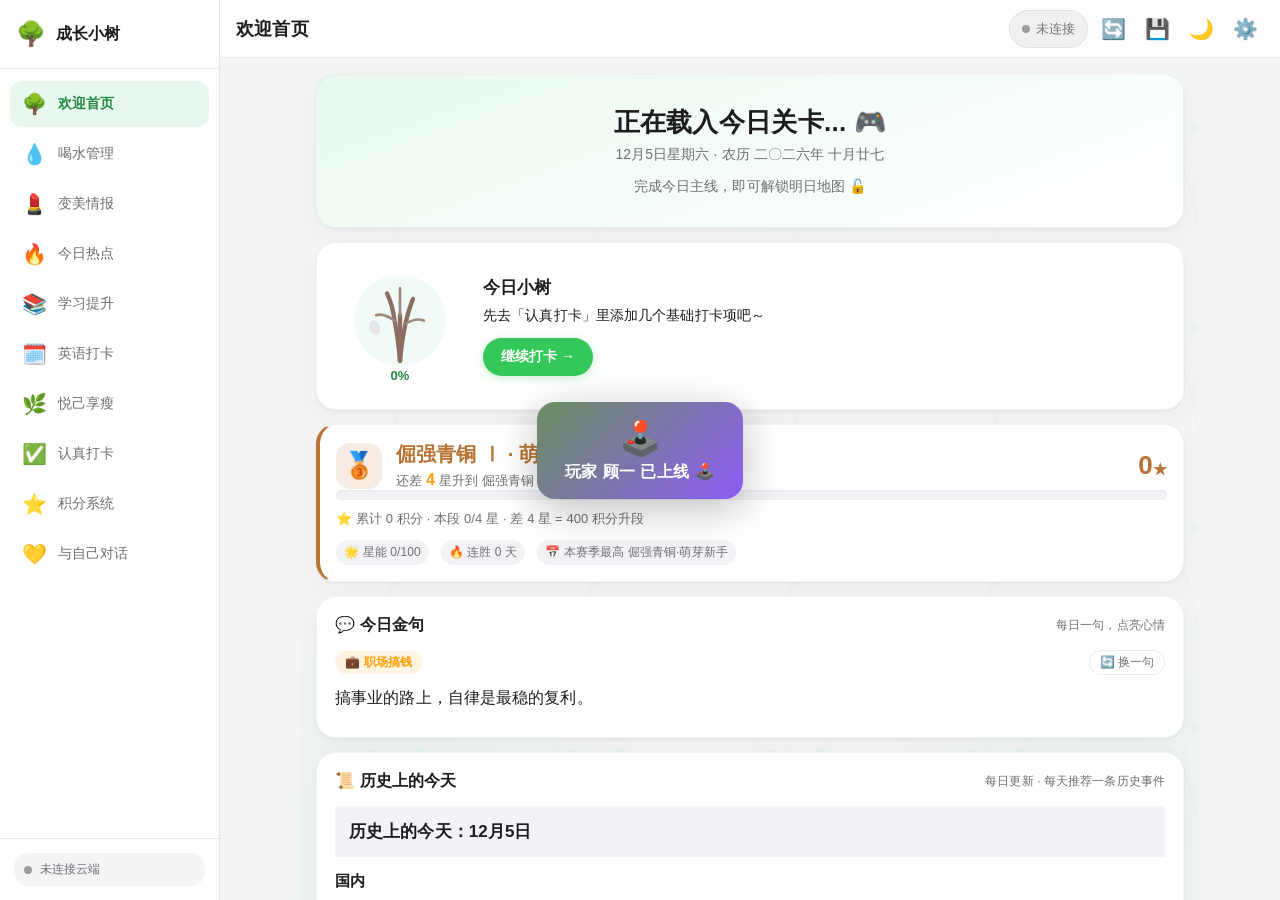
==== index.html @ 5c1f2934 "feat: 手机端 UI 适配（标签不截断 / 按钮不变形 / 首屏更紧凑）v20261107a 【用户反馈】三张手机截图显示英语打卡在 375px 宽下不太适配。  【根因】暗色主题里 .tab-b" ====
<!DOCTYPE html>
<html lang="zh-CN">
<head>
    <meta charset="UTF-8">
    <meta name="viewport" content="width=device-width, initial-scale=1.0, maximum-scale=1.0, user-scalable=no">
    <meta http-equiv="Cache-Control" content="no-cache, no-store, must-revalidate">
    <meta http-equiv="Pragma" content="no-cache">
    <meta http-equiv="Expires" content="0">
    <meta name="theme-color" content="#34c759">
    <meta name="apple-mobile-web-app-capable" content="yes">
    <meta name="apple-mobile-web-app-status-bar-style" content="default">
    <meta name="apple-mobile-web-app-title" content="成长小树">
    <link rel="manifest" href="manifest.json">
    <link rel="icon" type="image/x-icon" href="favicon.ico">
    <link rel="apple-touch-icon" href="apple-touch-icon.png">
    <title>顾一的成长小树</title>
    <link rel="stylesheet" href="styles.20261107a.css">
    <!-- v20261107a：字体改用系统字体栈，去掉境外 Google Fonts 请求（慢网会阻塞后续脚本） -->
</head>
<body>
    <div id="app">
        <!-- 桌面端侧边栏 / 移动端抽屉 -->
        <aside id="sidebar" class="sidebar">
            <div class="sidebar-header">
                <span class="logo">🌳</span>
                <span class="logo-text">成长小树</span>
                <button class="sidebar-close" id="sidebarClose">✕</button>
            </div>
            <nav class="sidebar-nav" id="sidebarNav"></nav>
            <div class="sidebar-footer">
                <div class="sync-status" id="syncStatus">
                    <span class="sync-dot offline" id="syncDot"></span>
                    <span class="sync-text" id="syncText">未连接云端</span>
                </div>
            </div>
        </aside>

        <!-- 遮罩层 -->
        <div id="overlay" class="overlay"></div>

        <!-- 主内容区 -->
        <main class="main">
            <header class="topbar">
                <button class="menu-btn" id="menuBtn">☰</button>
                <div class="page-title" id="pageTitle">首页</div>
                <div class="topbar-actions">
                    <div class="cloud-status-badge" id="cloudStatusBadge" data-action="sync-retry">
                        <span class="cloud-status-dot offline" id="cloudStatusDot"></span>
                        <span id="cloudStatusText">未连接云端</span>
                    </div>
                    <button class="icon-btn" id="refreshBtn" title="立即从云端刷新">🔄</button>
                    <button class="icon-btn" id="saveNowBtn" title="立即保存并上传到云端">💾</button>
                    <button class="icon-btn" id="themeBtn" title="切换日间/夜间模式">🌙</button>
                    <button class="icon-btn" id="settingsBtn" title="设置">⚙️</button>
                </div>
            </header>

            <div class="content" id="content">
                <!-- 动态内容 -->
            </div>
            <div id="fatalError" style="display:none;padding:24px;text-align:center;color:var(--text)"></div>
        </main>
    </div>

    <!-- 设置弹窗 -->
    <div id="settingsModal" class="modal">
        <div class="modal-card">
            <div class="modal-header">
                <h3>⚙️ 设置</h3>
                <button class="modal-close" id="settingsClose">✕</button>
            </div>
            <div style="font-size:12px;color:var(--text-secondary);margin:0 0 12px 2px">当前版本 <span id="appVersionText">—</span></div>
            <div class="modal-body">
                <div class="form-group">
                    <label>昵称</label>
                    <input type="text" id="settingName" placeholder="怎么称呼你？">
                </div>
                <div class="form-group">
                    <label>所在城市</label>
                    <input type="text" id="settingCity" placeholder="例如：成都">
                </div>
                <div class="form-group">
                    <label>积分兑换规则（自由设定）</label>
                    <input type="text" id="settingExchangeRule" placeholder="例如：100 积分 = 1 次奶茶 / 攒够 500 分奖励自己一顿大餐">
                    <div class="field-hint">系统内不再默认把积分折算成钱。这里写你自己的兑换规则，会显示在积分统计与规则说明里。</div>
                </div>
                <div class="settings-section">
                    <div class="settings-section-title">☁️ 云端同步设置（Supabase）</div>
                    <div class="cloud-settings-status" id="cloudSettingsStatus">
                        <div class="cloud-status-line"><span class="status-label">当前状态：</span><span id="settingsCloudStatusText">未连接</span></div>
                        <div class="cloud-status-line"><span class="status-label">同步空间：</span><span id="settingsCloudSpace">—</span></div>
                        <div class="cloud-status-line"><span class="status-label">本设备：</span><span id="settingsCloudDevice">—</span></div>
                        <div class="cloud-status-line"><span class="status-label">最后同步：</span><span id="settingsCloudTime">—</span></div>
                    </div>
                    <div class="form-group">
                        <label>Supabase 项目 URL</label>
                        <input type="text" id="settingSupabaseUrl" placeholder="https://xxxx.supabase.co（不要带 /rest/）">
                        <div class="field-hint">只填项目地址，不要复制 REST endpoint 后面的 /rest/</div>
                    </div>
                    <div class="form-group">
                        <label>Supabase Anon Key</label>
                        <input type="text" id="settingSupabaseKey" placeholder="eyJ...（不是 sb_publishable_...）">
                        <div class="field-hint">使用项目设置 → Project API → anon public 的 Key</div>
                    </div>
                    <div class="form-group">
                        <label>同步空间 ID</label>
                        <input type="text" id="settingSyncSpaceId" placeholder="不同设备需填写相同的 ID 才能互相同步（留空默认 main）">
                    </div>
                    <button class="btn btn-secondary" data-action="test-supabase" style="margin-bottom:8px">🔌 测试云端连接</button>
                    <details class="sql-help">
                        <summary>📋 首次使用？点此查看建表 SQL（必做）</summary>
                        <p class="sql-tip">新建的 Supabase 项目里没有数据表，必须先建表并放行，否则会一直"连接失败"。<br>步骤：登录 Supabase → 左侧 <b>SQL Editor</b> → 新建查询 → 粘贴下方代码 → <b>Run</b> 执行一次即可。</p>
                        <pre class="sql-code" id="setupSql">-- 1. 创建数据表（只需执行一次）
create table if not exists growtree_data (
  id text primary key,
  payload jsonb not null,
  updated_at text
);

-- 2. 开启行级安全并允许匿名读写（只有你的 Key 能访问）
alter table growtree_data enable row level security;

create policy "allow anon all" on growtree_data
  for all to anon
  using (true)
  with check (true);

-- 3. 变美情报局 · 灵感军火库表（按需执行）
create table if not exists beauty_inspiration (
  id uuid primary key default gen_random_uuid(),
  url text not null,
  title text,
  cover_url text,
  tags text[] default '{}',
  note text,
  created_at timestamp with time zone default now()
);

alter table beauty_inspiration enable row level security;

create policy "allow anon all" on beauty_inspiration
  for all to anon
  using (true)
  with check (true);</pre>
                        <button class="btn btn-secondary" data-action="copy-sql" style="margin-top:8px">📋 复制 SQL</button>
                    </details>
                </div>

                <div class="settings-section">
                    <div class="settings-section-title">🧭 导航排序与显示（目录）</div>
                    <div class="field-hint">拖拽或点击 ↑↓ 调整顶部导航顺序：排第一的板块 = 打开工作台时的首页显示；取消勾选可隐藏该板块（仍可通过设置进入）。名称和图标也可以直接改。</div>
                    <div id="moduleManager" class="module-manager"></div>
                    <button class="btn btn-secondary" data-action="reset-modules" style="margin-top:8px">↺ 恢复默认板块</button>
                </div>

                <div class="settings-section">
                    <div class="settings-section-title">💽 云端空间占用（Supabase 免费版 500MB）</div>
                    <div class="storage-meter" id="storageMeter">计算中...</div>
                    <div class="storage-actions">
                        <button class="btn btn-secondary" data-action="clean-cache">🧹 清理可重建缓存</button>
                        <button class="btn btn-secondary" data-action="prune-old">✂️ 清理 1 年前旧数据</button>
                    </div>
                    <div class="field-hint">「今日宜美」天气和「今日热点」缓存可随时重新获取，不计入云端；灵感军火库单独存表且只存链接。系统会在主数据接近上限时自动清理 1 年前的旧记录，避免把免费额度撑满。</div>
                </div>

                <div class="settings-section">
                    <div class="settings-section-title">💾 数据备份</div>
                    <div class="backup-row">
                        <button class="btn btn-secondary" data-action="export-data">📤 导出备份(JSON)</button>
                        <button class="btn btn-secondary" data-action="import-data">📥 导入备份</button>
                    </div>
                    <input type="file" id="importFile" accept="application/json,.json" style="display:none">
                    <div class="field-hint">导出可保存到手机/电脑，换设备或清缓存后导入即可恢复全部数据。</div>
                </div>

                <div class="settings-section settings-danger">
                    <div class="settings-section-title">🎯 积分/段位校准</div>
                    <div class="field-hint">如果积分、段位、赛季最高、成就等数据被异常污染，可在此输入正确积分一键重置。会同步调整段位、赛季最高/起点、成就、称号、星能、连胜，并自动冻结成就防止再次污染。</div>
                    <div class="form-group" style="margin-top:10px;">
                        <label>目标累计积分</label>
                        <input type="number" id="settingTargetPoints" placeholder="例如：460" min="0" max="999999" value="460">
                        <div class="field-hint">460 积分 = 4 星 = 倔强青铜Ⅱ。积分会重置为指定值，段位按「积分 ÷ 100」向下取整自动换算。</div>
                    </div>
                    <div class="backup-row" style="margin-top:10px;">
                        <button class="btn btn-secondary" data-action="export-points-backup">💾 导出备份</button>
                        <button class="btn btn-danger" data-action="reset-points">🎯 执行校准</button>
                    </div>
                    <div id="pointsResetStatus" class="field-hint" style="margin-top:8px;color:var(--text-secondary);">当前累计积分：<span id="settingCurrentPoints">—</span>，当前段位：<span id="settingCurrentRank">—</span></div>
                    <button class="btn btn-danger" data-action="clear-points-rank" style="margin-top:12px;width:100%">🗑️ 积分/段位全部清零</button>
                    <div class="field-hint" style="margin-top:4px;color:var(--danger);">彻底删除所有积分流水、段位、赛季、成就等记录，本地与云端同步归零，从零开始。</div>
                    <button class="btn btn-secondary" data-action="unfreeze-achievements" id="settingUnfreezeAchv" style="margin-top:8px;display:none;width:100%">🔓 解冻成就（重置后想恢复自动判定再点）</button>
                </div>

                <div class="settings-section settings-danger">
                    <div class="settings-section-title">⚠️ 危险操作</div>
                    <button class="btn btn-danger" data-action="clear-all-data" style="width:100%">🗑️ 清除所有本地数据</button>
                    <div class="field-hint">调试阶段可用：清空后所有打卡、积分、心愿等记录都会重置，无法恢复。</div>
                </div>

                <div class="form-tip">
                    数据会先保存在本地，配置 Supabase 后自动同步到云端。
                </div>
            </div>
            <div class="modal-footer">
                <button class="btn btn-secondary" id="settingsCancel">取消</button>
                <button class="btn btn-primary" id="settingsSave">保存</button>
            </div>
        </div>
    </div>

    <!-- 书本评析弹窗 -->
    <div id="bookReviewModal" class="modal">
        <div class="modal-card">
            <div class="modal-header">
                <h3 id="bookReviewTitle">📖 书本评析</h3>
                <button class="modal-close" data-action="close-book-review">✕</button>
            </div>
            <div class="modal-body" id="bookReviewBody"></div>
            <div class="modal-footer">
                <button class="btn btn-secondary" data-action="close-book-review">关闭</button>
            </div>
        </div>
    </div>


    <!-- 新手引导弹窗 -->
    <div id="onboardModal" class="modal onboard-modal">
        <div class="modal-card onboard-card">
            <div class="onboard-hero">🌳 欢迎来到「成长小树」</div>
            <div class="onboard-sub">每一天的小坚持，都会让小树长高一点。先花 1 分钟把它调成你自己的～</div>

            <div class="onboard-step">
                <div class="onboard-q">1️⃣ 怎么称呼你？</div>
                <input type="text" id="onboardName" class="input" placeholder="例如：顾一" value="顾一">
            </div>

            <div class="onboard-step">
                <div class="onboard-q">2️⃣ 想先培养哪些小习惯？（可多选，之后随时增减）</div>
                <div class="onboard-habits" id="onboardHabits"></div>
            </div>

            <div class="onboard-step">
                <div class="onboard-q">3️⃣ 每天喝够水，身体和皮肤都会感谢你 💧</div>
                <div class="onboard-tip">可以在「认真打卡 → 板块 → 健康」里记录喝水，保持健康好习惯。</div>
            </div>

            <div class="onboard-tip">💡 打卡得积分，积分攒够就能兑换心愿好物——这就是让你坚持下去的小循环。</div>
            <div class="modal-footer">
                <button class="btn btn-primary" id="onboardStartBtn">开始使用 🌱</button>
            </div>
        </div>
    </div>

    <!-- 编辑打卡项弹窗（自定义，避免 prompt 在嵌入环境被屏蔽） -->
    <div id="editCheckInModal" class="modal">
        <div class="modal-card">
            <div class="modal-header">
                <h3>✏️ 编辑打卡项</h3>
                <button class="modal-close" data-action="close-edit-checkin">✕</button>
            </div>
            <div class="modal-body">
                <div class="form-group">
                    <label>名称</label>
                    <input type="text" id="editCheckInName" placeholder="打卡内容" maxlength="40">
                </div>
                <div class="form-group">
                    <label>所属分组</label>
                    <select id="editCheckInCategory" class="input"></select>
                    <div class="flower-guide-tip">仅调整分类展示，不影响历史积分和打卡记录</div>
                </div>
                <div class="form-group">
                    <label>难度定级（🌸 越多越难，分数自动对应）</label>
                    <div class="stars-pick edit-stars-pick" id="editCheckInStars">
                        <span class="cstar" data-stars="1" title="1简单 · 1分">🌸</span>
                        <span class="cstar" data-stars="2" title="2中等 · 3分">🌸</span>
                        <span class="cstar" data-stars="3" title="3坚持 · 6分">🌸</span>
                        <span class="cstar" data-stars="4" title="4挑战 · 10分">🌸</span>
                        <span class="cstar" data-stars="5" title="5超越 · 15分">🌸</span>
                    </div>
                    <div class="flower-guide-tip" id="editCheckInGrade"></div>
                </div>
            </div>
            <div class="modal-footer">
                <button class="btn btn-secondary" data-action="close-edit-checkin">取消</button>
                <button class="btn btn-primary" data-action="save-edit-checkin">保存</button>
            </div>
        </div>
    </div>

    <!-- 玩家上线提示 -->
    <div id="playerOnline" class="player-online">
        <div class="player-online-card">
            <div class="player-online-icon">🕹️</div>
            <div class="player-online-text" id="playerOnlineText">玩家 顾一 已上线 🕹️</div>
        </div>
    </div>

    <!-- 成就徽章弹窗（如：明日已解锁） -->
    <div id="achievementBadge" class="achievement-badge">
        <div class="achievement-badge-card">
            <div class="achievement-badge-glow"></div>
            <div class="achievement-badge-emoji" id="achievementBadgeEmoji">🏆</div>
            <div class="achievement-badge-title" id="achievementBadgeTitle">Tomorrow Unlocked</div>
            <div class="achievement-badge-sub" id="achievementBadgeSub">明日已解锁</div>
        </div>
    </div>

    <!-- 变美情报局 · 灵感编辑/新增弹窗 -->
    <div id="beautyInspModal" class="modal">
        <div class="modal-card beauty-insp-modal-card">
            <div class="modal-header">
                <h3 id="beautyInspModalTitle">➕ 新增灵感</h3>
                <button class="modal-close" data-action="beauty-insp-cancel">✕</button>
            </div>
            <div class="modal-body">
                <div class="form-group">
                    <label>链接 <span style="font-weight:400;color:var(--text-secondary)">（小红书 / 抖音 / B站 / YouTube 等）</span></label>
                    <div class="input-row">
                        <input type="text" class="input" id="beautyInspUrl" placeholder="粘贴链接，如 https://www.xiaohongshu.com/...">
                        <button class="btn btn-secondary" data-action="beauty-insp-parse">解析</button>
                    </div>
                </div>
                <div class="form-group">
                    <label>标题</label>
                    <input type="text" class="input" id="beautyInspTitle" placeholder="自动解析或手动填写">
                </div>
                <div class="form-group">
                    <label>封面图 <span style="font-weight:400;color:var(--text-secondary)">（从本地上传，不会上传到 Storage）</span></label>
                    <div class="beauty-cover-upload">
                        <input type="file" class="beauty-cover-file" id="beautyInspFile" accept="image/*">
                        <button class="btn btn-secondary" data-action="beauty-insp-pick-file">📷 选择图片</button>
                        <button class="btn btn-link" data-action="beauty-insp-use-url">或粘贴图片链接</button>
                    </div>
                    <div class="beauty-cover-url-wrap" id="beautyCoverUrlWrap" style="display:none;">
                        <div class="input-row beauty-cover-row">
                            <input type="text" class="input" id="beautyInspCover" placeholder="粘贴图片链接，例如 https://.../cover.jpg" style="user-select:text;-webkit-user-select:text;">
                            <button class="btn btn-secondary" data-action="beauty-insp-clear-cover">清空</button>
                        </div>
                    </div>
                    <div class="beauty-insp-preview" id="beautyInspPreview"></div>
                    <label class="beauty-insp-skip-cover">
                        <input type="checkbox" id="beautyInspSkipCover">
                        <span>暂时没封面，先保存（之后可在编辑里补）</span>
                    </label>
                    <div class="beauty-insp-tip">💡 建议上传清晰的妆容/穿搭图片；图片会以压缩后的 base64 形式保存在数据库中。</div>
                </div>
                <div class="form-group">
                    <label>标签 <span style="font-weight:400;color:var(--text-secondary)">（用空格分隔，如：清透底妆 圆脸 晚宴妆 10min）</span></label>
                    <input type="text" class="input" id="beautyInspTags" placeholder="#清透底妆 #适合圆脸 #晚宴妆 #耗时10min">
                </div>
                <div class="form-group">
                    <label>备注</label>
                    <textarea class="input" id="beautyInspNote" rows="2" placeholder="记录心得、适用场合或后续尝试计划"></textarea>
                </div>
            </div>
            <div class="modal-footer">
                <button class="btn btn-secondary" data-action="beauty-insp-cancel">取消</button>
                <button class="btn btn-primary" data-action="beauty-insp-save">保存</button>
            </div>
        </div>
    </div>

    <!-- 提示条 -->
    <div id="toast" class="toast"></div>

    <!-- 通用确认/输入弹窗（替代 window.confirm/prompt，移动端友好） -->
    <div id="uiModal" class="ui-modal">
        <div class="ui-modal-card">
            <div class="ui-modal-title" id="uiModalTitle"></div>
            <div class="ui-modal-msg" id="uiModalMsg"></div>
            <input type="text" class="ui-modal-input input" id="uiModalInput" style="display:none">
            <div class="ui-modal-actions">
                <button class="btn" id="uiModalCancel">取消</button>
                <button class="btn btn-primary" id="uiModalOk">确定</button>
            </div>
        </div>
    </div>

    <!-- v20261107a：第三方库全部本地托管，页面不再依赖境外 CDN；
         两个从未使用的库（compromise / chart.js）已移除。defer 保证顺序执行且不阻塞页面解析 -->
    <script defer src="vendor/lunar.1.7.8.js"></script>
    <script defer src="vendor/supabase.2.119.0.js"></script>
    <script defer src="app.20261107a.js"></script>
    <script>
        // 全局错误兜底：若初始化崩溃，把错误显示在页面上，而不是白屏
        function showFatalError(msg, detail) {
            const el = document.getElementById('fatalError');
            if (!el) return;
            el.style.display = 'block';
            el.innerHTML = '<div style="font-size:18px;font-weight:700;margin-bottom:8px">😵 页面加载遇到问题</div>' +
                '<div style="font-size:14px;opacity:.85;margin-bottom:12px">' + msg + '</div>' +
                '<pre style="font-size:12px;background:var(--surface-2);color:var(--text);padding:10px;border-radius:8px;overflow:auto">' + (detail || '') + '</pre>' +
                '<button onclick="location.reload(true)" style="margin-top:12px;padding:8px 16px;border:none;border-radius:8px;background:#34c759;color:#fff;font-size:14px">强制刷新</button>';
        }
        window.onerror = function (msg, url, line, col, err) {
            if (!window.__GT_READY__) {
                showFatalError('运行错误：' + msg, '行号：' + line + ':' + col + '\n' + (err && err.stack ? err.stack : ''));
                return;
            }
            // 页面已正常启动：单个操作出错不要把整页内容换成错误堆栈，只留轻量提示
            console.error('运行错误', msg, line, col, err);
            try { if (typeof toast === 'function') toast('⚠️ 刚才的操作没成功，请再点一次'); } catch (e) {}
        };
        window.addEventListener('unhandledrejection', function (e) {
            // 云端同步 / 天气 / 热榜等后台请求失败很常见，不等于页面崩溃，不能弹整页错误
            console.warn('后台请求未完成', e.reason);
            if (!window.__GT_READY__) showFatalError('启动时的异步错误', e.reason && e.reason.stack ? e.reason.stack : String(e.reason));
        });
        // 脚本没下载完整 / 没执行时，页面会「看得见但点不动」：给一个明确的重试入口
        window.addEventListener('load', function () {
            setTimeout(function () {
                if (window.__GT_READY__) return;
                const el = document.getElementById('fatalError');
                if (!el) return;
                el.style.display = 'block';
                el.innerHTML = '<div style="font-size:18px;font-weight:700;margin-bottom:8px">😵 页面还没加载好</div>' +
                    '<div style="font-size:14px;opacity:.85;margin-bottom:12px">可能是网络中断导致脚本没下载完整，数据都还在，重新加载一次就好。</div>' +
                    '<button onclick="location.reload(true)" style="padding:8px 16px;border:none;border-radius:8px;background:#34c759;color:#fff;font-size:14px">重新加载</button>';
            }, 6000);
        });

        // 注册 Service Worker：实现部署后自动静默更新，告别「删了重加」
        if ('serviceWorker' in navigator) {
            // 新版本 Service Worker 接管页面后，自动刷新以加载最新代码，保证手机/电脑两端一致
            let swReloading = false;
            navigator.serviceWorker.addEventListener('controllerchange', function () {
                if (swReloading) return;
                swReloading = true;
                window.location.reload();
            });
            window.addEventListener('load', function () {
                navigator.serviceWorker.register('./sw.js').catch(function (err) {
                    console.warn('SW 注册失败', err);
                });
            });
        }
    </script>
</body>
</html>
---- styles.20261107a.css ----
:root {
    --bg: #f5f5f7;
    --surface: #ffffff;
    --surface-2: #f2f2f7;
    --primary: #34c759;
    --primary-light: #e8f8ee;
    --primary-dark: #248a43;
    --text: #1d1d1f;
    --text-secondary: #6e6e73;
    --border: #e5e5ea;
    --accent: #ff9f0a;
    --danger: #ff3b30;
    --success: #34c759;
    --accent-soft: #f3e8ff;
    --shadow: 0 1px 3px rgba(0,0,0,0.06), 0 8px 24px rgba(0,0,0,0.04);
    --radius: 20px;
    --radius-sm: 14px;
    --radius-md: 16px;
    --progress: 0%;
    --water: 0%;
    --dx: 0px;
    --dy: 0px;
    --badge-flash-start: #c8e6c9;
    --badge-flash-end: #e8f5e9;
}

/* ===== 暗夜模式 ===== */
[data-theme="dark"] {
    --bg: #000000;
    --surface: #1c1c1e;
    --surface-2: #2c2c2e;
    --primary: #30d158;
    --primary-light: #1c3326;
    --primary-dark: #5be584;
    --text: #f5f5f7;
    --text-secondary: #98989d;
    --border: #38383a;
    --accent: #ffd60a;
    --accent-soft: #3d2a4d;
    --danger: #ff453a;
    --success: #30d158;
    --shadow: 0 1px 3px rgba(0,0,0,0.5), 0 8px 24px rgba(0,0,0,0.4);
    --badge-flash-start: rgba(48, 209, 88, 0.35);
    --badge-flash-end: rgba(48, 209, 88, 0.14);
}

[data-theme="dark"] body { background: var(--bg); }
[data-theme="dark"] .modal-card,
[data-theme="dark"] .ui-dialog { background: var(--surface); }
[data-theme="dark"] input,
[data-theme="dark"] select,
[data-theme="dark"] textarea { background: var(--surface-2); color: var(--text); border-color: var(--border); }
[data-theme="dark"] .cloud-status-badge,
[data-theme="dark"] .icon-btn { border-color: var(--border); }
[data-theme="dark"] ::-webkit-scrollbar-thumb { background: var(--surface-2); }


* {
    box-sizing: border-box;
    -webkit-tap-highlight-color: transparent;
}

html, body {
    margin: 0;
    padding: 0;
    height: 100%;
    font-family: -apple-system, BlinkMacSystemFont, 'SF Pro Display', 'SF Pro Text', 'Noto Sans SC', 'PingFang SC', sans-serif;
    background: var(--bg);
    color: var(--text);
    overflow: hidden;
    -webkit-font-smoothing: antialiased;
    letter-spacing: 0.1px;
}

/* 全局树主题底纹 */
.content {
    background-color: var(--bg);
    background-image:
        radial-gradient(circle at 10% 95%, rgba(52,199,89,.06) 0%, transparent 25%),
        radial-gradient(circle at 90% 92%, rgba(52,199,89,.05) 0%, transparent 22%),
        url("data:image/svg+xml,%3Csvg xmlns='http://www.w3.org/2000/svg' width='200' height='200' viewBox='0 0 200 200'%3E%3Cpath d='M100 180 Q95 150 90 130 Q85 110 70 100 Q60 95 55 85 M90 130 Q110 120 120 100 Q130 80 125 60 M90 130 Q80 110 85 90' fill='none' stroke='%2334c759' stroke-width='1.5' opacity='0.04' stroke-linecap='round'/%3E%3Ccircle cx='70' cy='95' r='4' fill='%2334c759' opacity='0.05'/%3E%3Ccircle cx='120' cy='95' r='5' fill='%2334c759' opacity='0.05'/%3E%3Ccircle cx='95' cy='70' r='4' fill='%2334c759' opacity='0.05'/%3E%3C/svg%3E");
    background-repeat: repeat;
}

#app {
    display: flex;
    height: 100vh;
    width: 100vw;
}

/* 侧边栏 */
.sidebar {
    width: 220px;
    background: var(--surface);
    border-right: 1px solid var(--border);
    display: flex;
    flex-direction: column;
    flex-shrink: 0;
    transition: transform 0.25s ease;
    z-index: 100;
}

.sidebar-header {
    padding: 20px 16px;
    display: flex;
    align-items: center;
    gap: 10px;
    border-bottom: 1px solid var(--border);
}

.logo {
    font-size: 24px;
}

.logo-text {
    font-weight: 700;
    font-size: 16px;
}

.sidebar-close {
    display: none;
    margin-left: auto;
    background: none;
    border: none;
    font-size: 18px;
    color: var(--text-secondary);
}

.sidebar-nav {
    flex: 1;
    overflow-y: auto;
    padding: 12px 10px;
}

.nav-item {
    display: flex;
    align-items: center;
    gap: 10px;
    padding: 11px 12px;
    margin-bottom: 4px;
    border-radius: var(--radius-sm);
    cursor: pointer;
    transition: all 0.15s;
    color: var(--text-secondary);
    font-size: 14px;
}

.nav-item:hover {
    background: var(--surface-2);
    color: var(--text);
}

.nav-item.active {
    background: var(--primary-light);
    color: var(--primary-dark);
    font-weight: 500;
}

.nav-icon {
    font-size: 20px;
    width: 26px;
    text-align: center;
}

.sidebar-footer {
    padding: 14px;
    border-top: 1px solid var(--border);
}

.sync-status {
    display: flex;
    align-items: center;
    gap: 8px;
    font-size: 12px;
    color: var(--text-secondary);
    padding: 8px 10px;
    background: var(--bg);
    border-radius: var(--radius-sm);
}

.sync-dot {
    width: 8px;
    height: 8px;
    border-radius: 50%;
    flex-shrink: 0;
}

.sync-dot.online {
    background: #4caf50;
    box-shadow: 0 0 0 3px rgba(76, 175, 80, 0.2);
}

.sync-dot.offline {
    background: #9e9e9e;
}

.sync-dot.syncing {
    background: #ff9800;
    animation: pulse 1s infinite;
}

.sync-dot.pending {
    background: #f5a623;
    box-shadow: 0 0 0 3px rgba(245, 166, 35, 0.25);
}

@keyframes pulse {
    0%, 100% { opacity: 1; }
    50% { opacity: 0.4; }
}

/* 遮罩 */
.overlay {
    display: none;
    position: fixed;
    inset: 0;
    background: rgba(0,0,0,0.35);
    z-index: 90;
}

.overlay.show {
    display: block;
}

/* 主内容 */
.main {
    flex: 1;
    display: flex;
    flex-direction: column;
    min-width: 0;
}

.topbar {
    height: 58px;
    background: var(--surface);
    border-bottom: 1px solid var(--border);
    display: flex;
    align-items: center;
    padding: 0 16px;
    gap: 12px;
    flex-shrink: 0;
}

.menu-btn {
    display: none;
    background: none;
    border: none;
    font-size: 22px;
    color: var(--text);
    padding: 4px;
}

.page-title {
    font-size: 18px;
    font-weight: 700;
    flex: 1;
}

.topbar-actions {
    display: flex;
    gap: 6px;
}

.icon-btn {
    background: var(--bg);
    border: none;
    border-radius: 10px;
    width: 36px;
    height: 36px;
    display: flex;
    align-items: center;
    justify-content: center;
    font-size: 16px;
    cursor: pointer;
    color: var(--text);
}
.icon-btn.spinning { animation: spin .8s linear infinite; }
@keyframes spin { from { transform: rotate(0deg); } to { transform: rotate(360deg); } }

.icon-btn:hover {
    background: var(--surface-2);
}

.content {
    position: relative;
    flex: 1;
    overflow-y: auto;
    padding: 16px;
    -webkit-overflow-scrolling: touch;
}

/* 卡片 */
.card {
    background: var(--surface);
    border-radius: var(--radius);
    padding: 18px;
    margin-bottom: 16px;
    box-shadow: var(--shadow);
    border: 1px solid var(--border);
}

.card-header {
    display: flex;
    align-items: center;
    justify-content: space-between;
    margin-bottom: 14px;
}

.card-title {
    font-size: 16px;
    font-weight: 700;
    display: flex;
    align-items: center;
    gap: 8px;
}

.card-subtitle {
    font-size: 12px;
    color: var(--text-secondary);
    margin-top: 4px;
}

.card-action {
    font-size: 13px;
    color: var(--primary);
    background: none;
    border: none;
    cursor: pointer;
    font-weight: 500;
}

/* 首页 */
.home-hero {
    text-align: center;
    padding: 24px 12px;
}

.home-tag {
    display: inline-flex;
    align-items: center;
    gap: 6px;
    background: var(--surface-2);
    padding: 6px 14px;
    border-radius: 20px;
    font-size: 13px;
    color: var(--text-secondary);
    margin-bottom: 14px;
}

.home-greeting {
    font-size: 22px;
    font-weight: 700;
    margin-bottom: 6px;
}

.home-sub {
    color: var(--text-secondary);
    font-size: 14px;
    margin-bottom: 20px;
}

.home-clock {
    font-size: 48px;
    font-weight: 700;
    letter-spacing: 2px;
    margin: 10px 0;
    color: var(--text);
}

.home-date {
    color: var(--text-secondary);
    font-size: 14px;
    line-height: 1.6;
}

.quote-card {
    background: linear-gradient(135deg, #fff9e6 0%, #fff3d6 100%);
}

.quote-en {
    color: var(--text-secondary);
    font-size: 13px;
    margin-top: 8px;
    font-style: italic;
}

/* 表单元素 */
.input-row {
    display: flex;
    gap: 10px;
    margin-top: 12px;
}

.input {
    flex: 1;
    padding: 12px 14px;
    border: 1px solid var(--border);
    border-radius: var(--radius-sm);
    background: var(--bg);
    font-size: 14px;
    outline: none;
    font-family: inherit;
    box-sizing: border-box;
    -webkit-appearance: none;
    appearance: none;
}
select.input {
    background-image: url("data:image/svg+xml,%3Csvg xmlns='http://www.w3.org/2000/svg' width='12' height='12' viewBox='0 0 12 12'%3E%3Cpath fill='%23666' d='M6 8L1 3h10z'/%3E%3C/svg%3E");
    background-repeat: no-repeat;
    background-position: right 12px center;
    padding-right: 34px;
}

.input:focus {
    border-color: var(--primary);
    background: var(--surface);
}

.btn {
    padding: 10px 18px;
    border-radius: var(--radius-sm);
    border: none;
    font-size: 14px;
    cursor: pointer;
    font-weight: 500;
    transition: all 0.15s;
    font-family: inherit;
}

.btn-primary {
    background: var(--primary);
    color: #fff;
}

.btn-primary:hover {
    background: var(--primary-dark);
}

.btn-secondary {
    background: var(--surface-2);
    color: var(--text);
}

.btn-secondary:hover {
    background: var(--border);
}

.btn-danger {
    background: #ff4d4f;
    color: #fff;
}

.btn-danger:hover {
    background: #d9363e;
}

.btn-sm {
    padding: 6px 12px;
    font-size: 13px;
}

.btn-icon {
    width: 44px;
    height: 44px;
    padding: 0;
    display: flex;
    align-items: center;
    justify-content: center;
    font-size: 20px;
}

/* 任务列表 */
.task-list {
    margin-top: 12px;
}

.task-item {
    display: flex;
    align-items: center;
    gap: 10px;
    padding: 12px;
    background: var(--bg);
    border-radius: var(--radius-sm);
    margin-bottom: 8px;
    transition: all 0.15s;
}

.task-item.completed .task-text {
    text-decoration: line-through;
    color: var(--text-secondary);
}

.task-check {
    width: 22px;
    height: 22px;
    border: 2px solid var(--primary);
    border-radius: 50%;
    display: flex;
    align-items: center;
    justify-content: center;
    cursor: pointer;
    flex-shrink: 0;
    color: transparent;
    font-size: 12px;
}

.task-item.completed .task-check {
    background: var(--primary);
    color: #fff;
}

.task-text {
    flex: 1;
    font-size: 14px;
}

.task-delete {
    background: none;
    border: none;
    color: var(--danger);
    cursor: pointer;
    font-size: 16px;
    opacity: 0.6;
}

.task-delete:hover {
    opacity: 1;
}

/* 历史折叠 */
.history-group {
    margin-bottom: 10px;
    border-radius: var(--radius-sm);
    overflow: hidden;
    border: 1px solid var(--border);
}

.history-header {
    display: flex;
    align-items: center;
    justify-content: space-between;
    padding: 12px 14px;
    background: var(--surface-2);
    cursor: pointer;
    font-weight: 500;
    font-size: 14px;
}

.history-body {
    display: none;
    padding: 10px;
    background: var(--surface);
}

.history-group.open .history-body {
    display: block;
}

.history-arrow {
    transition: transform 0.2s;
}

.history-group.open .history-arrow {
    transform: rotate(180deg);
}

/* 喝水 */
.water-ring {
    width: 140px;
    height: 140px;
    border-radius: 50%;
    background: conic-gradient(var(--primary) var(--progress, 0%), var(--surface-2) 0);
    display: flex;
    align-items: center;
    justify-content: center;
    margin: 0 auto 20px;
    position: relative;
}

.water-ring::before {
    content: '';
    position: absolute;
    width: 110px;
    height: 110px;
    border-radius: 50%;
    background: var(--surface);
}

.water-ring-inner {
    position: relative;
    text-align: center;
}

.water-percent {
    font-size: 28px;
    font-weight: 700;
    color: var(--primary);
}

.water-amount {
    font-size: 12px;
    color: var(--text-secondary);
}

.quick-actions {
    display: grid;
    grid-template-columns: repeat(4, 1fr);
    gap: 10px;
    margin-bottom: 16px;
}

.quick-btn {
    background: var(--bg);
    border: 1px solid var(--border);
    border-radius: var(--radius-sm);
    padding: 12px 4px;
    text-align: center;
    cursor: pointer;
    font-size: 13px;
}

.quick-btn .emoji {
    display: block;
    font-size: 22px;
    margin-bottom: 4px;
}

.quick-btn:hover {
    background: var(--primary-light);
    border-color: var(--primary);
}

.log-list {
    margin-top: 12px;
}

.log-item {
    display: flex;
    justify-content: space-between;
    align-items: center;
    padding: 10px 12px;
    background: var(--bg);
    border-radius: var(--radius-sm);
    margin-bottom: 6px;
    font-size: 14px;
}

.log-delete {
    background: none;
    border: none;
    color: var(--danger);
    cursor: pointer;
    opacity: 0.6;
}

/* 图表 */
.chart-bar {
    display: flex;
    align-items: flex-end;
    justify-content: space-between;
    height: 100px;
    gap: 8px;
    padding-top: 10px;
}

.chart-col {
    flex: 1;
    display: flex;
    flex-direction: column;
    align-items: center;
    gap: 6px;
}

.chart-bar-fill {
    width: 100%;
    background: var(--primary);
    border-radius: 6px 6px 0 0;
    min-height: 4px;
    opacity: 0.8;
}

.chart-label {
    font-size: 11px;
    color: var(--text-secondary);
}

/* 运动 */
.week-calendar {
    display: grid;
    grid-template-columns: repeat(7, 1fr);
    gap: 8px;
    margin-bottom: 16px;
}

.day-pill {
    text-align: center;
    padding: 10px 4px;
    background: var(--bg);
    border-radius: var(--radius-sm);
    font-size: 12px;
}

.day-pill .day-name {
    color: var(--text-secondary);
    margin-bottom: 4px;
}

.day-pill .day-num {
    font-weight: 700;
}

.day-pill.today {
    background: var(--primary-light);
    color: var(--primary-dark);
}

.day-pill.done {
    background: var(--primary);
    color: #fff;
}

.exercise-card {
    background: var(--bg);
    border-radius: var(--radius-sm);
    padding: 14px;
    margin-bottom: 12px;
}

.exercise-title {
    font-weight: 700;
    margin-bottom: 6px;
}

.exercise-meta {
    font-size: 12px;
    color: var(--text-secondary);
    margin-bottom: 10px;
}

.tags {
    display: flex;
    gap: 6px;
    flex-wrap: wrap;
}

.tag {
    background: var(--primary-light);
    color: var(--primary-dark);
    padding: 4px 10px;
    border-radius: 12px;
    font-size: 12px;
}

/* 表达能力 */
.tab-card {
    padding: 6px;
    margin-bottom: 14px;
}
.tab-card .tab-bar {
    margin-bottom: 0;
}

.tab-bar {
    display: flex;
    gap: 4px;
    padding: 5px;
    background: var(--surface-2);
    border-radius: 16px;
    overflow-x: auto;
    -webkit-overflow-scrolling: touch;
    scrollbar-width: none;
}
.tab-bar::-webkit-scrollbar { display: none; }

.tab-btn {
    display: inline-flex;
    align-items: center;
    justify-content: center;
    gap: 4px;
    flex: 1 0 auto;
    min-width: 64px;
    padding: 9px 14px;
    background: transparent;
    border: none;
    border-radius: 12px;
    cursor: pointer;
    font-size: 14px;
    color: var(--text-secondary);
    white-space: nowrap;
    transition: all 0.2s ease;
}

.tab-btn.active {
    background: var(--primary);
    color: #fff;
    box-shadow: 0 2px 8px rgba(107, 142, 94, 0.25);
    font-weight: 600;
}

.skill-card {
    background: var(--bg);
    border-radius: var(--radius-sm);
    padding: 16px;
    margin-bottom: 12px;
}

.skill-type {
    display: inline-block;
    background: var(--primary-light);
    color: var(--primary-dark);
    padding: 3px 10px;
    border-radius: 10px;
    font-size: 12px;
    margin-bottom: 8px;
}

.skill-title {
    font-weight: 700;
    font-size: 16px;
    margin-bottom: 10px;
}

.skill-section {
    margin-bottom: 10px;
}

.skill-section-title {
    font-size: 12px;
    color: var(--primary);
    font-weight: 700;
    margin-bottom: 4px;
}

.skill-example {
    background: #fff;
    padding: 12px;
    border-radius: 10px;
    border-left: 3px solid var(--primary);
    font-size: 14px;
    line-height: 1.6;
}

.fav-btn {
    float: right;
    background: none;
    border: none;
    font-size: 18px;
    cursor: pointer;
    color: var(--text-secondary);
}

.fav-btn.active {
    color: #ff9800;
}

/* 新闻 */
.news-list {
    counter-reset: news;
}

.news-item {
    display: flex;
    gap: 12px;
    padding: 12px 0;
    border-bottom: 1px solid var(--border);
    font-size: 14px;
    line-height: 1.5;
}

.news-item:last-child {
    border-bottom: none;
}

.news-num {
    width: 22px;
    height: 22px;
    border-radius: 50%;
    background: var(--primary-light);
    color: var(--primary-dark);
    display: flex;
    align-items: center;
    justify-content: center;
    font-size: 12px;
    font-weight: 700;
    flex-shrink: 0;
}

.news-category {
    font-size: 11px;
    color: var(--primary);
    margin-top: 4px;
}

/* 博客 / 书籍 */
.blog-card, .book-card {
    display: flex;
    gap: 14px;
    background: var(--bg);
    border-radius: var(--radius-sm);
    padding: 14px;
    margin-bottom: 12px;
}
.book-num {
    width: 28px; height: 28px; border-radius: 50%;
    background: var(--primary-light); color: var(--primary-dark);
    display: flex; align-items: center; justify-content: center;
    font-size: 13px; font-weight: 700; flex-shrink: 0;
}
.book-info { flex: 1; }
.book-title { font-weight: 700; margin-bottom: 4px; }
.book-author { font-size: 12px; color: var(--primary); background: var(--primary-light); padding: 2px 8px; border-radius: 8px; display: inline-block; margin-bottom: 6px; }
.book-desc { font-size: 13px; color: var(--text-secondary); margin-bottom: 10px; line-height: 1.4; }
.book-review { font-size: 13px; color: var(--text); line-height: 1.5; background: var(--surface-2); padding: 10px 12px; border-radius: 10px; border-left: 3px solid var(--primary); margin-bottom: 8px; }
.review-label { color: var(--primary-dark); font-weight: 600; }
.review-text { display: inline; }
.review-expand { width: 100%; margin-bottom: 12px; font-size: 13px; }
#bookReviewBody p { margin-bottom: 12px; line-height: 1.7; color: var(--text); }
#bookReviewBody p:last-child { margin-bottom: 0; }

.blog-icon {
    width: 48px;
    height: 48px;
    border-radius: 12px;
    background: var(--surface);
    display: flex;
    align-items: center;
    justify-content: center;
    font-size: 24px;
    flex-shrink: 0;
}

.blog-info {
    flex: 1;
}

.blog-title {
    font-weight: 700;
    margin-bottom: 4px;
}

.blog-source {
    font-size: 12px;
    color: var(--primary);
    background: var(--primary-light);
    padding: 2px 8px;
    border-radius: 8px;
    display: inline-block;
    margin-bottom: 6px;
}

.blog-desc {
    font-size: 13px;
    color: var(--text-secondary);
    margin-bottom: 10px;
    line-height: 1.4;
}

.blog-actions {
    display: flex;
    gap: 8px;
}

.blog-actions .btn {
    padding: 6px 12px;
    font-size: 12px;
}

/* 记账 */
.account-summary {
    display: grid;
    grid-template-columns: repeat(3, 1fr);
    gap: 10px;
    margin-bottom: 16px;
}

.summary-box {
    background: var(--bg);
    border-radius: var(--radius-sm);
    padding: 14px 8px;
    text-align: center;
}

.summary-label {
    font-size: 12px;
    color: var(--text-secondary);
    margin-bottom: 6px;
}

.summary-value {
    font-size: 18px;
    font-weight: 700;
}

.income { color: var(--primary); }
.expense { color: var(--danger); }

/* 备忘录 */
.memo-textarea {
    width: 100%;
    min-height: 200px;
    padding: 14px;
    border: 1px solid var(--border);
    border-radius: var(--radius-sm);
    background: var(--bg);
    font-size: 14px;
    line-height: 1.6;
    resize: vertical;
    font-family: inherit;
}

.memo-textarea:focus {
    outline: none;
    border-color: var(--primary);
    background: var(--surface);
}

/* 设置弹窗 */
.modal {
    display: none;
    position: fixed;
    inset: 0;
    background: rgba(0,0,0,0.4);
    z-index: 200;
    align-items: center;
    justify-content: center;
    padding: 16px;
}

.modal.show {
    display: flex;
}

.modal-card {
    background: var(--surface);
    border-radius: var(--radius);
    width: 100%;
    max-width: 420px;
    max-height: 90vh;
    overflow: hidden;
    display: flex;
    flex-direction: column;
    box-shadow: 0 20px 50px rgba(0,0,0,0.15);
}

.modal-header {
    padding: 18px;
    border-bottom: 1px solid var(--border);
    display: flex;
    align-items: center;
    justify-content: space-between;
}

.modal-header h3 {
    margin: 0;
    font-size: 18px;
}

.modal-close {
    background: none;
    border: none;
    font-size: 18px;
    color: var(--text-secondary);
    cursor: pointer;
}

.modal-body {
    padding: 18px;
    overflow-y: auto;
}

.form-group {
    margin-bottom: 16px;
}

.form-group label {
    display: block;
    font-size: 13px;
    font-weight: 500;
    margin-bottom: 6px;
    color: var(--text-secondary);
}

.form-group input {
    width: 100%;
    padding: 12px 14px;
    border: 1px solid var(--border);
    border-radius: var(--radius-sm);
    background: var(--bg);
    font-size: 14px;
    font-family: inherit;
}

.form-group input:focus {
    outline: none;
    border-color: var(--primary);
    background: var(--surface);
}

.field-hint {
    font-size: 11px;
    color: var(--text-secondary);
    margin-top: 5px;
    line-height: 1.4;
}

.form-tip {
    font-size: 12px;
    color: var(--text-secondary);
    line-height: 1.5;
    padding: 12px;
    background: var(--bg);
    border-radius: var(--radius-sm);
}

.modal-footer {
    padding: 14px 18px;
    border-top: 1px solid var(--border);
    display: flex;
    justify-content: flex-end;
    gap: 10px;
}

/* Toast */
.toast {
    position: fixed;
    bottom: 24px;
    left: 50%;
    transform: translateX(-50%) translateY(100px);
    background: var(--text);
    color: #fff;
    padding: 12px 20px;
    border-radius: 24px;
    font-size: 14px;
    z-index: 300;
    opacity: 0;
    transition: all 0.3s;
    pointer-events: none;
}

.toast.show {
    transform: translateX(-50%) translateY(0);
    opacity: 1;
}

/* 通用确认/输入弹窗（替代 window.confirm/prompt） */
.ui-modal {
    display: none;
    position: fixed;
    inset: 0;
    z-index: 2000;
    background: rgba(0,0,0,.45);
    align-items: center;
    justify-content: center;
    padding: 20px;
}
.ui-modal-card {
    width: 100%;
    max-width: 340px;
    background: var(--surface);
    border-radius: var(--radius);
    padding: 20px;
    box-shadow: 0 12px 40px rgba(0,0,0,.25);
    animation: uiModalIn .18s ease;
}
@keyframes uiModalIn { from { transform: scale(.94); opacity: 0; } to { transform: scale(1); opacity: 1; } }
.ui-modal-title { font-size: 16px; font-weight: 700; color: var(--text); margin-bottom: 8px; }
.ui-modal-msg { font-size: 14px; color: var(--text-secondary); line-height: 1.6; margin-bottom: 14px; white-space: pre-line; }
.ui-modal-input { width: 100%; margin-bottom: 14px; }
.ui-modal-actions { display: flex; gap: 10px; justify-content: flex-end; }
.ui-modal-actions .btn { flex: 1; }

/* 空状态 */
.empty-state {
    text-align: center;
    padding: 30px 20px;
    color: var(--text-secondary);
    font-size: 14px;
}

.empty-state .emoji {
    font-size: 40px;
    margin-bottom: 10px;
    display: block;
}

/* 打卡项 */
.checkin-item {
    display: flex;
    align-items: center;
    justify-content: space-between;
    padding: 14px;
    background: var(--bg);
    border-radius: var(--radius-sm);
    margin-bottom: 10px;
    transition: all 0.15s;
}

.checkin-item.done {
    background: var(--primary-light);
}

.checkin-info {
    display: flex;
    align-items: center;
    gap: 12px;
    flex: 1;
}

.checkin-num {
    width: 28px;
    height: 28px;
    border-radius: 50%;
    background: var(--surface);
    border: 2px solid var(--primary);
    color: var(--primary);
    display: flex;
    align-items: center;
    justify-content: center;
    font-size: 13px;
    font-weight: 700;
    flex-shrink: 0;
}

.checkin-item.done .checkin-num {
    background: var(--primary);
    color: #fff;
}

.checkin-name {
    font-size: 14px;
    font-weight: 500;
    margin-bottom: 4px;
}

.checkin-points {
    font-size: 12px;
    color: var(--accent);
    font-weight: 700;
}

.checkin-input-row {
    align-items: stretch;
}

/* 新增打卡项：自定义板块下拉（替代原生 select，解决手机 WebView 下拉不弹问题） */
.checkin-module-select {
    position: relative;
    flex: 1 1 110px;
    min-width: 96px;
    display: flex;
    align-items: center;
    justify-content: space-between;
    gap: 6px;
    padding: 12px 14px;
    border: 1px solid var(--border);
    border-radius: var(--radius-sm);
    background: var(--bg);
    font-size: 14px;
    cursor: pointer;
    user-select: none;
    -webkit-tap-highlight-color: transparent;
    box-sizing: border-box;
}
.checkin-module-select:active { border-color: var(--primary); }
.checkin-module-label { overflow: hidden; text-overflow: ellipsis; white-space: nowrap; }
.checkin-module-arrow { flex: 0 0 auto; color: var(--text-secondary); font-size: 12px; }
.checkin-module-menu {
    position: absolute;
    top: calc(100% + 6px);
    left: 0;
    right: 0;
    z-index: 30;
    background: var(--surface);
    border: 1px solid var(--border);
    border-radius: var(--radius-sm);
    box-shadow: 0 8px 24px rgba(0,0,0,.12);
    padding: 6px;
    max-height: 240px;
    overflow-y: auto;
}
.checkin-module-item {
    padding: 10px 12px;
    border-radius: 8px;
    font-size: 14px;
    cursor: pointer;
}
.checkin-module-item:active { background: var(--surface-2); }
.checkin-module-item.active { background: var(--primary); color: #fff; font-weight: 600; }

.checkin-input-name {
    flex: 1 1 0;
    min-width: 0;
}

.checkin-input-points {
    flex: 0 0 80px;
    min-width: 0;
}

.checkin-input-btn {
    flex: 0 0 auto;
}

/* 积分系统 */
.points-summary {
    display: grid;
    grid-template-columns: repeat(4, 1fr);
    gap: 10px;
}

.calendar {
    display: grid;
    grid-template-columns: repeat(7, 1fr);
    gap: 6px;
    text-align: center;
}

.calendar-header {
    font-size: 12px;
    color: var(--text-secondary);
    padding: 8px 0;
    font-weight: 500;
}

.calendar-day {
    aspect-ratio: 1;
    display: flex;
    flex-direction: column;
    align-items: center;
    justify-content: center;
    background: var(--bg);
    border-radius: 10px;
    font-size: 13px;
    position: relative;
    padding: 4px;
}

.calendar-day.empty {
    background: transparent;
}

.calendar-day.today {
    border: 2px solid var(--primary);
    font-weight: 700;
}

.calendar-day.checked {
    background: var(--primary-light);
    color: var(--primary-dark);
}

.calendar-dot {
    width: 5px;
    height: 5px;
    border-radius: 50%;
    background: var(--primary);
    position: absolute;
    bottom: 4px;
}

.wish-card {
    display: flex;
    align-items: center;
    justify-content: space-between;
    gap: 12px;
    padding: 14px;
    background: var(--bg);
    border-radius: var(--radius-sm);
    margin-bottom: 10px;
}

.wish-card.exchanged {
    opacity: 0.7;
}

.wish-image {
    width: 56px;
    height: 56px;
    border-radius: 12px;
    background: var(--surface);
    display: flex;
    align-items: center;
    justify-content: center;
    overflow: hidden;
    flex-shrink: 0;
}

.wish-image img {
    width: 100%;
    height: 100%;
    object-fit: cover;
}

.wish-title {
    font-size: 15px;
    font-weight: 700;
    margin-bottom: 4px;
}

/* 首页积分统计 mini */
.points-mini .points-summary {
    grid-template-columns: repeat(4, 1fr);
}

/* 减重模块 */
.weight-grid {
    display: grid;
    grid-template-columns: repeat(2, 1fr);
    gap: 12px;
    margin-bottom: 16px;
}

.weight-box {
    background: var(--bg);
    border-radius: var(--radius-sm);
    padding: 16px;
    text-align: center;
}

.weight-label {
    font-size: 13px;
    color: var(--text-secondary);
    margin-bottom: 6px;
}

.weight-num {
    font-size: 28px;
    font-weight: 700;
    color: var(--text);
    margin-bottom: 4px;
}

.weight-num small {
    font-size: 14px;
    margin-left: 2px;
}

.weight-num.primary {
    color: var(--primary);
}

.weight-hint {
    font-size: 12px;
    color: var(--text-secondary);
}

.progress-card {
    background: var(--bg);
    border-radius: var(--radius-sm);
    padding: 18px;
    margin-top: 14px;
}

.progress-title {
    font-size: 15px;
    font-weight: 700;
    margin-bottom: 12px;
    color: var(--primary-dark);
}

.progress-bar {
    height: 14px;
    background: var(--surface);
    border-radius: 7px;
    overflow: hidden;
    margin-bottom: 10px;
    box-shadow: inset 0 1px 3px rgba(0,0,0,0.06);
}

.progress-fill {
    height: 100%;
    background: linear-gradient(90deg, var(--primary), #8fb382);
    border-radius: 7px;
    transition: width 0.4s ease;
    box-shadow: 0 0 8px rgba(107, 142, 35, 0.28);
}

.progress-meta {
    font-size: 13px;
    color: var(--text-secondary);
}

.guidance-card {
    background: linear-gradient(135deg, #fff9e6 0%, #fff3d6 100%);
}

.guidance-text {
    font-size: 14px;
    line-height: 1.7;
    padding-left: 14px;
    border-left: 3px solid var(--accent);
    color: var(--text);
}

/* 围度 */
.measure-grid {
    display: grid;
    grid-template-columns: repeat(2, 1fr);
    gap: 12px;
}

.measure-grid .form-group {
    margin-bottom: 0;
}

/* 围度进度对比 */
.measure-summary {
    display: flex;
    flex-direction: column;
    gap: 2px;
}
.ms-head, .ms-row {
    display: grid;
    grid-template-columns: 1.6fr 0.9fr 0.9fr 0.9fr 2fr;
    align-items: center;
    gap: 6px;
    padding: 8px 4px;
    font-size: 13px;
}
.ms-head {
    color: var(--text-secondary);
    font-weight: 600;
    border-bottom: 1px solid var(--border);
}
.ms-row {
    border-bottom: 1px dashed var(--border);
}
.ms-row:last-child { border-bottom: none; }
.ms-label { font-weight: 500; }
.ms-cur { font-weight: 700; color: var(--primary-dark); }
.ms-tgt { color: var(--text-secondary); }
.ms-diff.down { color: var(--success); font-weight: 700; }
.ms-diff.up { color: var(--danger); font-weight: 700; }
.ms-bar {
    height: 8px;
    background: var(--primary-light);
    border-radius: 6px;
    overflow: hidden;
}
.ms-fill {
    height: 100%;
    background: linear-gradient(90deg, var(--primary), var(--accent));
    border-radius: 6px;
    transition: width .4s ease;
}

.tip-box {
    font-size: 13px;
    color: var(--text-secondary);
    line-height: 1.6;
    background: var(--primary-light);
    padding: 12px;
    border-radius: var(--radius-sm);
}

/* 喝水 */
.water-card {
    overflow: hidden;
}

.water-main {
    display: flex;
    align-items: center;
    justify-content: space-between;
    margin-bottom: 18px;
}

.water-info-left {
    flex: 1;
}

.water-total {
    font-size: 48px;
    font-weight: 700;
    line-height: 1;
}

.water-total small {
    font-size: 16px;
    margin-left: 4px;
    color: var(--text-secondary);
}

.water-sub {
    font-size: 14px;
    color: var(--text-secondary);
    margin: 6px 0 14px;
}

.water-goal-row {
    display: flex; align-items: baseline; gap: 8px; flex-wrap: wrap;
}

.water-goal {
    font-size: 24px;
    font-weight: 700;
    color: var(--text);
}

.water-goal small {
    font-size: 13px;
    margin-left: 2px;
}

.water-goal-label {
    font-size: 12px;
    color: var(--text-secondary);
    font-weight: 400;
}

.water-tip {
    text-align: center;
    color: var(--text-secondary);
    font-size: 13px;
    margin-top: 12px;
    background: var(--bg);
    padding: 10px;
    border-radius: var(--radius-sm);
}
.water-tip.success {
    background: var(--primary-light);
    color: var(--primary-dark);
    font-weight: 600;
}
.water-mode-bar {
    display: flex;
    gap: 10px;
    margin: 14px 0 8px;
}
.water-select { margin-right: 10px; width: 18px; height: 18px; accent-color: var(--primary); }
.log-item.select-mode { cursor: pointer; }

.water-glass {
    width: 110px;
    height: 140px;
    border: 3px solid var(--border);
    border-radius: 14px 14px 22px 22px;
    position: relative;
    overflow: hidden;
    background: var(--surface);
    flex-shrink: 0;
    margin-left: 14px;
}

.water-glass::before {
    content: '';
    position: absolute;
    left: 0;
    right: 0;
    bottom: 0;
    height: var(--water, 0%);
    background: linear-gradient(180deg, #a8d8ea 0%, #6bb9d6 100%);
    transition: height 0.4s ease;
}

.water-glass-inner {
    position: relative;
    z-index: 2;
    width: 100%;
    height: 100%;
    display: flex;
    align-items: center;
    justify-content: center;
    font-size: 20px;
    font-weight: 700;
    color: var(--text);
}

.water-actions {
    display: flex;
    gap: 10px;
    justify-content: center;
    margin-bottom: 16px;
    flex-wrap: wrap;
}

.water-btn {
    display: flex;
    flex-direction: column;
    align-items: center;
    gap: 6px;
    padding: 12px 10px;
    min-width: 64px;
    background: var(--bg);
    border: 1px solid var(--border);
    border-radius: var(--radius-sm);
    cursor: pointer;
    font-size: 12px;
    color: var(--text);
}

.water-btn.primary {
    background: var(--primary);
    color: #fff;
    border-color: var(--primary);
}

.water-btn span {
    font-size: 20px;
}

.water-tips-row {
    display: grid;
    grid-template-columns: repeat(3, 1fr);
    gap: 10px;
}

.water-tip {
    background: var(--bg);
    border-radius: var(--radius-sm);
    padding: 12px;
    text-align: center;
}

.water-tip-title {
    font-size: 14px;
    font-weight: 700;
    margin-bottom: 4px;
}

.water-tip-desc {
    font-size: 12px;
    color: var(--text-secondary);
}

/* 打卡日历紧凑 */
.calendar-card {
    padding: 14px;
}

.calendar-compact {
    gap: 4px;
}

.calendar-compact .calendar-header {
    font-size: 11px;
    padding: 4px 0;
}

.calendar-compact .calendar-day {
    aspect-ratio: auto !important;
    min-height: 40px;
    padding: 4px 2px;
    font-size: 12px;
    display: flex;
    flex-direction: column;
    align-items: center;
    justify-content: center;
    gap: 2px;
}

.cal-num {
    line-height: 1;
}

.cal-hearts {
    font-size: 10px;
    line-height: 1;
    letter-spacing: -1px;
}

.calendar-legend {
    font-size: 12px;
    color: var(--text-secondary);
    text-align: center;
    margin-top: 8px;
}

/* 心愿分组 */
.wish-group {
    margin-bottom: 14px;
}

.wish-group-title {
    font-size: 13px;
    color: var(--text-secondary);
    margin-bottom: 8px;
    padding-left: 6px;
    border-left: 3px solid var(--primary);
}

/* 十分钟精读 */
.deep-read-intro {
    font-size: 13px;
    color: var(--text-secondary);
    margin-bottom: 10px;
}

.deep-read-text {
    font-size: 14px;
    line-height: 1.8;
    color: var(--text);
    max-height: 140px;
    overflow: hidden;
    position: relative;
}

.deep-read-text::after {
    content: '';
    position: absolute;
    bottom: 0;
    left: 0;
    right: 0;
    height: 40px;
    background: linear-gradient(transparent, var(--surface));
}

.deep-read-text.expanded {
    max-height: none;
}

.deep-read-text.expanded::after {
    display: none;
}

/* 热榜 */
.hot-tabs {
    display: flex;
    gap: 8px;
    flex-wrap: wrap;
    margin-bottom: 12px;
}

.hot-tab {
    padding: 6px 12px;
    border-radius: 16px;
    border: 1px solid var(--border);
    background: var(--bg);
    font-size: 13px;
    cursor: pointer;
    color: var(--text-secondary);
}

.hot-tab.active {
    background: var(--primary);
    color: #fff;
    border-color: var(--primary);
}

.hot-update {
    font-size: 12px;
    color: var(--text-secondary);
    margin-bottom: 10px;
}

.shenlun-result {
    background: var(--bg);
    border-radius: var(--radius-sm);
    padding: 14px;
    font-size: 14px;
    line-height: 1.8;
    white-space: pre-wrap;
}

.shenlun-result pre {
    white-space: pre-wrap;
    margin: 0;
    font-family: inherit;
}

.shenlun-item {
    background: var(--bg);
    border-radius: var(--radius-sm);
    padding: 14px;
    margin-bottom: 10px;
}

.shenlun-title {
    font-weight: 700;
    margin-bottom: 8px;
}

.shenlun-body {
    font-size: 13px;
    color: var(--text-secondary);
    line-height: 1.7;
}

.status-bar {
    display: flex;
    gap: 16px;
    margin-bottom: 14px;
    padding: 8px 12px;
    background: var(--surface);
    border: 1px solid var(--border);
    border-radius: var(--radius);
    font-size: 13px;
}

.status-item {
    display: flex;
    align-items: center;
    gap: 6px;
    color: var(--text-secondary);
}

.status-dot {
    width: 8px;
    height: 8px;
    border-radius: 50%;
    flex-shrink: 0;
}

.status-dot.on {
    background: #4caf50;
    box-shadow: 0 0 0 3px rgba(76, 175, 80, 0.2);
}

.status-dot.off {
    background: #9e9e9e;
}

.status-badge {
    display: inline-flex;
    align-items: center;
    padding: 3px 10px;
    border-radius: 999px;
    font-size: 12px;
    background: var(--bg);
    color: var(--text-secondary);
    border: 1px solid var(--border);
}

.status-badge.connected {
    background: rgba(76, 175, 80, 0.12);
    color: #2e7d32;
    border-color: rgba(76, 175, 80, 0.3);
}

.status-badge.error {
    background: rgba(199, 107, 107, 0.12);
    color: var(--danger);
    border-color: rgba(199, 107, 107, 0.3);
}

.cloud-status-badge {
    display: inline-flex;
    align-items: center;
    gap: 6px;
    padding: 5px 12px;
    border-radius: 999px;
    font-size: 13px;
    background: #e8f5e9;
    color: #2e7d32;
    border: 1px solid #c8e6c9;
    white-space: nowrap;
    transition: background .2s ease, box-shadow .2s ease;
}
.cloud-status-badge.just-synced {
    animation: badgeFlash .8s ease;
}
@keyframes badgeFlash {
    0% { background: var(--badge-flash-start); box-shadow: 0 0 0 4px rgba(76, 175, 80, 0.25); }
    100% { background: var(--badge-flash-end); box-shadow: none; }
}

.cloud-status-dot {
    width: 8px;
    height: 8px;
    border-radius: 50%;
    flex-shrink: 0;
}

.cloud-status-dot.online {
    background: #4caf50;
    box-shadow: 0 0 0 3px rgba(76, 175, 80, 0.2);
}

.cloud-status-dot.offline {
    background: #9e9e9e;
}

.cloud-status-dot.syncing {
    background: #1e88e5;
    animation: pulse 1s infinite;
}

.cloud-status-dot.error {
    background: #e53935;
    box-shadow: 0 0 0 3px rgba(229, 57, 53, 0.2);
}

.cloud-status-dot.pending {
    background: #f5a623;
    box-shadow: 0 0 0 3px rgba(245, 166, 35, 0.25);
}

.sync-dot.error {
    background: #e53935;
    box-shadow: 0 0 0 3px rgba(229, 57, 53, 0.2);
}

/* 顶部徽章按状态配色 */
.cloud-status-badge.offline {
    background: #f0f0f0;
    color: #757575;
    border-color: #e0e0e0;
}

.cloud-status-badge.syncing {
    background: #e3f2fd;
    color: #1565c0;
    border-color: #bbdefb;
}

.cloud-status-badge.error {
    background: #fdecea;
    color: #c62828;
    border-color: #f5c6c6;
}

.cloud-status-badge.pending {
    background: #fff4e0;
    color: #b26a00;
    border-color: #f5d28a;
}

/* 设置面板状态点配色 */
.status-dot-inline.syncing {
    background: #1e88e5;
    box-shadow: 0 0 0 2px rgba(30, 136, 229, 0.2);
}

.status-dot-inline.error {
    background: #e53935;
    box-shadow: 0 0 0 2px rgba(229, 57, 53, 0.2);
}

/* 建表 SQL 引导 */
.sql-help {
    border: 1px dashed var(--accent);
    border-radius: var(--radius-sm);
    padding: 10px 12px;
    margin-bottom: 8px;
    background: var(--surface);
}

.sql-help summary {
    cursor: pointer;
    font-size: 13px;
    font-weight: 600;
    color: var(--primary-dark);
}

.sql-tip {
    font-size: 12px;
    color: var(--text-secondary);
    line-height: 1.6;
    margin: 8px 0;
}

.sql-code {
    background: #2b2b2b;
    color: #e6e6e6;
    padding: 12px;
    border-radius: 10px;
    font-size: 12px;
    line-height: 1.6;
    overflow-x: auto;
    white-space: pre;
    font-family: 'SFMono-Regular', Consolas, monospace;
}

.connection-status-row {
    display: flex;
    align-items: center;
    justify-content: space-between;
    padding: 10px 12px;
    background: var(--bg);
    border-radius: var(--radius-sm);
    margin-bottom: 12px;
    border: 1px solid var(--border);
}

.connection-label {
    font-size: 14px;
    font-weight: 500;
    color: var(--text);
}

.settings-section {
    border: 1px solid var(--border);
    border-radius: var(--radius);
    padding: 14px;
    margin-bottom: 16px;
    background: var(--bg);
}

.settings-section.settings-danger {
    border-color: #ffccc7;
    background: #fff2f0;
}

.settings-section-title {
    font-size: 15px;
    font-weight: 700;
    color: var(--text);
    margin-bottom: 12px;
}

.cloud-settings-status {
    padding: 12px;
    background: var(--surface);
    border: 1px solid var(--border);
    border-radius: var(--radius-sm);
    margin-bottom: 14px;
}

.cloud-settings-status.connected {
    background: #e8f5e9;
    border-color: #c8e6c9;
}

.cloud-status-line {
    display: flex;
    align-items: center;
    gap: 8px;
    font-size: 13px;
    color: var(--text-secondary);
    margin-bottom: 6px;
}

.cloud-status-line:last-child {
    margin-bottom: 0;
}

.cloud-status-line .status-label {
    color: var(--text);
    font-weight: 500;
    flex-shrink: 0;
}

.status-dot-inline {
    display: inline-block;
    width: 8px;
    height: 8px;
    border-radius: 50%;
    margin-right: 4px;
}

.status-dot-inline.online {
    background: #4caf50;
    box-shadow: 0 0 0 2px rgba(76, 175, 80, 0.2);
}

.status-dot-inline.offline {
    background: #9e9e9e;
}

/* ===== 积分系统 / 首页新组件 ===== */

/* 首页已打卡天数 */
.home-checked {
    margin-top: 12px;
    font-size: 15px;
    color: var(--text);
}
.home-checked strong {
    font-size: 22px;
    color: var(--primary);
}

.double-banner {
    margin-top: 12px;
    padding: 10px 14px;
    border-radius: var(--radius-sm);
    background: var(--surface-2);
    font-size: 13px;
    color: var(--text-secondary);
}
.double-banner.on {
    background: linear-gradient(135deg, #fff3d6, #ffd9a0);
    color: #b26a00;
    font-weight: 700;
}

/* 等级头衔卡片 */
/* 分类打卡区块 */
.cat-block .card-header {
    margin-bottom: 8px;
}
.tier-row {
    display: flex;
    gap: 6px;
    flex-wrap: wrap;
    align-items: center;
}
.tier-btn {
    background: var(--bg);
    border: 1px solid var(--border);
    border-radius: 10px;
    padding: 6px 10px;
    font-size: 12px;
    cursor: pointer;
    color: var(--text-secondary);
    text-align: center;
    line-height: 1.3;
    transition: all 0.15s;
}
.tier-btn small {
    display: block;
    font-weight: 700;
    color: var(--primary);
}
.tier-btn:hover {
    background: var(--primary-light);
    border-color: var(--primary);
}
.tier-btn.active {
    background: var(--primary);
    color: #fff;
    border-color: var(--primary);
}
.tier-btn.active small {
    color: #fff;
}

/* 今日积分流水 */
.ledger-row {
    display: flex;
    justify-content: space-between;
    align-items: center;
    padding: 9px 4px;
    border-bottom: 1px dashed var(--border);
    font-size: 14px;
}
.ledger-row:last-child { border-bottom: none; }
.ledger-reason { color: var(--text); }
.ledger-pts { font-weight: 700; }
.ledger-pts.plus { color: var(--success); }
.ledger-pts.minus { color: var(--danger); }

/* 习惯成就墙 */
.achv-row {
    display: grid;
    grid-template-columns: 1fr auto auto;
    gap: 10px;
    align-items: center;
    padding: 10px 4px;
    border-bottom: 1px dashed var(--border);
    font-size: 14px;
}
.achv-row:last-child { border-bottom: none; }
.achv-name { font-weight: 500; }
.achv-best { color: var(--text-secondary); font-size: 13px; }
.achv-badges { font-size: 18px; letter-spacing: 2px; }

/* 补打卡 */
.makeup-card { background: var(--surface); }
.makeup-tip {
    font-size: 13px;
    color: var(--text-secondary);
    line-height: 1.6;
    margin-bottom: 12px;
    background: var(--primary-light);
    padding: 10px 12px;
    border-radius: var(--radius-sm);
}
.makeup-tip strong { color: var(--accent); }

/* 心愿进度条 */
.wish-progress {
    height: 8px;
    background: var(--surface-2);
    border-radius: 6px;
    overflow: hidden;
    margin-top: 6px;
}
.wish-progress-fill {
    height: 100%;
    background: linear-gradient(90deg, var(--primary), var(--accent));
    border-radius: 6px;
    transition: width 0.4s ease;
}
.wish-progress-fill.reached {
    background: linear-gradient(90deg, #5b9a6f, #2e7d32);
}

/* 打卡飘字动画 */
.float-points {
    position: fixed;
    left: 50%;
    top: 38%;
    transform: translateX(-50%);
    background: var(--primary);
    color: #fff;
    padding: 10px 20px;
    border-radius: 999px;
    font-size: 18px;
    font-weight: 700;
    z-index: 400;
    pointer-events: none;
    box-shadow: 0 6px 20px rgba(107,142,94,0.4);
    animation: floatUp 1.5s ease forwards;
    max-width: 86vw;
    text-align: center;
    line-height: 1.35;
}
@keyframes floatUp {
    0% { opacity: 0; transform: translateX(-50%) translateY(10px) scale(0.8); }
    20% { opacity: 1; transform: translateX(-50%) translateY(0) scale(1); }
    100% { opacity: 0; transform: translateX(-50%) translateY(-80px) scale(1); }
}

/* 玩家上线提示 */
.player-online {
    position: fixed; inset: 0; display: flex; align-items: center; justify-content: center;
    z-index: 500; opacity: 0; visibility: hidden; pointer-events: none;
    transition: opacity .25s ease;
}
.player-online.show { opacity: 1; visibility: visible; pointer-events: auto; }
.player-online-card {
    background: linear-gradient(135deg, #6b8e5e, #8b5cf6);
    color: #fff; padding: 16px 28px; border-radius: 18px; text-align: center;
    box-shadow: 0 10px 40px rgba(0,0,0,.25); animation: popIn .4s cubic-bezier(.2,.9,.3,1.2);
}
.player-online-icon { font-size: 34px; margin-bottom: 4px; }
.player-online-text { font-size: 16px; font-weight: 700; letter-spacing: .5px; }

/* 成就徽章弹窗（如：明日已解锁） */
.achievement-badge {
    position: fixed; inset: 0; display: flex; align-items: center; justify-content: center;
    z-index: 520; opacity: 0; visibility: hidden; pointer-events: none;
    transition: opacity .3s ease;
}
.achievement-badge.show { opacity: 1; visibility: visible; pointer-events: auto; }
.achievement-badge-card {
    position: relative; background: var(--surface); border-radius: 24px; padding: 30px 40px;
    text-align: center; box-shadow: 0 20px 60px rgba(0,0,0,.3); border: 2px solid var(--primary-light);
    animation: badgePop .5s cubic-bezier(.2,.9,.3,1.2); overflow: hidden; max-width: 86vw;
}
.achievement-badge-glow {
    position: absolute; inset: -40%; background: radial-gradient(circle, rgba(139,92,246,.35), transparent 60%);
    animation: spin 6s linear infinite; pointer-events: none;
}
.achievement-badge-emoji { font-size: 56px; position: relative; z-index: 1; animation: popIn .6s ease; }
.achievement-badge-title { font-size: 22px; font-weight: 800; color: var(--primary-dark); margin-top: 8px; position: relative; z-index: 1; }
.achievement-badge-sub { font-size: 15px; color: var(--text-secondary); margin-top: 2px; position: relative; z-index: 1; }

@keyframes popIn {
    0% { transform: scale(.6); opacity: 0; }
    100% { transform: scale(1); opacity: 1; }
}
@keyframes badgePop {
    0% { transform: scale(.5) rotate(-8deg); opacity: 0; }
    60% { transform: scale(1.08) rotate(2deg); }
    100% { transform: scale(1) rotate(0); opacity: 1; }
}
/* 兑换烟花 */
.firework-particle {
    position: fixed;
    width: 9px;
    height: 9px;
    border-radius: 50%;
    z-index: 401;
    pointer-events: none;
    animation: fireworkBurst 1s ease-out forwards;
}
@keyframes fireworkBurst {
    0% { opacity: 1; transform: translate(0,0) scale(1); }
    100% { opacity: 0; transform: translate(var(--dx), var(--dy)) scale(0.3); }
}

/* ===== 可折叠二级板块（手风琴） ===== */
.accordion {
    overflow: hidden;
}
.accordion-header {
    display: flex;
    align-items: center;
    justify-content: space-between;
    cursor: pointer;
    user-select: none;
    padding: 4px 0;
}
.accordion-title {
    font-size: 16px;
    font-weight: 700;
    color: var(--text);
}
.accordion-right {
    display: flex;
    align-items: center;
    gap: 10px;
}
.accordion-badge {
    font-size: 12px;
    font-weight: 700;
    color: var(--primary);
    background: var(--primary-light);
    border-radius: 999px;
    padding: 2px 10px;
}
.accordion-chevron {
    font-size: 14px;
    color: var(--text-secondary);
}
.accordion-body {
    padding-top: 12px;
    margin-top: 12px;
    border-top: 1px solid var(--border);
}
.accordion.collapsed .accordion-body {
    display: none;
}
.accordion-hint {
    font-size: 12px;
    color: var(--text-secondary);
    margin-bottom: 12px;
}

/* 首页/积分页顶部核心信息更紧凑 */
.points-mini .card-header {
    margin-bottom: 12px;
}

/* 首页概览：今日打卡快速进度 */
.quick-checkin {
    display: flex;
    flex-direction: column;
    gap: 10px;
}
.quick-checkin-row {
    display: flex;
    align-items: center;
    justify-content: space-between;
    gap: 12px;
    padding: 10px 12px;
    background: var(--bg);
    border-radius: var(--radius-sm);
    cursor: pointer;
    transition: background 0.15s;
}
.quick-checkin-row:hover {
    background: var(--surface-2);
}
.quick-checkin-left {
    display: flex;
    align-items: center;
    gap: 8px;
    font-size: 14px;
    font-weight: 500;
    color: var(--text);
}
.quick-checkin-icon {
    font-size: 16px;
}
.quick-checkin-right {
    display: flex;
    align-items: center;
    gap: 10px;
    flex: 1;
    justify-content: flex-end;
}
.quick-progress {
    width: 80px;
    height: 7px;
    background: var(--surface-2);
    border-radius: 6px;
    overflow: hidden;
}
.quick-progress-fill {
    height: 100%;
    background: linear-gradient(90deg, var(--primary), var(--accent));
    border-radius: 6px;
    transition: width 0.3s ease;
}
.quick-checkin-count {
    font-size: 12px;
    color: var(--text-secondary);
    min-width: 36px;
    text-align: right;
}

/* 响应式 */
@media (max-width: 768px) {
    .sidebar {
        position: fixed;
        left: 0;
        top: 0;
        bottom: 0;
        transform: translateX(-100%);
        width: 260px;
        box-shadow: 4px 0 20px rgba(0,0,0,0.1);
    }

    .sidebar.open {
        transform: translateX(0);
    }

    .sidebar-close {
        display: block;
    }

    .menu-btn {
        display: block;
    }

    .content {
        padding: 12px;
    }

    .card {
        padding: 14px;
    }

    /* 中屏也把小树改为垂直，避免左右挤压 */
    .home-tree { flex-direction: column; align-items: center; text-align: center; gap: 14px; }
    .home-tree-left { width: 120px; height: 120px; }
    .tree-svg { width: 120px; height: 120px; }
    .home-tree-right { width: 100%; }

    .checkin-item {
        padding: 12px;
        gap: 8px;
    }

    .checkin-item .btn {
        padding: 8px 12px;
        font-size: 13px;
    }

    .checkin-input-row {
        flex-wrap: wrap;
    }

    .checkin-input-name {
        flex: 1 1 100%;
    }

    .checkin-input-points {
        flex: 1 1 0;
    }

    .checkin-input-btn {
        flex: 1 1 0;
    }

    .home-clock {
        font-size: 38px;
    }

    .quick-actions {
        grid-template-columns: repeat(2, 1fr);
    }

    .week-calendar {
        gap: 4px;
    }

    .day-pill {
        padding: 8px 2px;
        font-size: 11px;
    }

    .account-summary {
        grid-template-columns: 1fr;
    }

    .blog-card {
        flex-direction: column;
        gap: 10px;
    }

    .points-mini .points-summary,
    .points-summary {
        grid-template-columns: repeat(2, 1fr);
    }

    .weight-grid {
        grid-template-columns: 1fr;
    }

    .measure-grid {
        grid-template-columns: 1fr;
    }

    .water-main {
        flex-direction: column;
        align-items: flex-start;
    }

    .water-glass {
        margin: 14px auto 0;
    }

    .water-tips-row {
        grid-template-columns: 1fr;
    }

    .calendar-compact .calendar-day {
        min-height: 34px;
        font-size: 11px;
    }

    .cal-hearts {
        font-size: 9px;
    }

    .wish-card {
        flex-direction: column;
        align-items: flex-start;
    }

    /* 排位卡手机端优化：避免段位名换行错位、星数下移 */
    .rank-hero-top { align-items: flex-start; gap: 10px; }
    .rank-hero-name { font-size: 17px; line-height: 1.35; word-break: keep-all; }
    .rank-hero-sub { font-size: 12px; }
    .rank-badge { width: 40px; height: 40px; font-size: 22px; border-radius: 12px; }
    .rank-stars-num { font-size: 22px; align-self: flex-start; }
    .rank-stars-num span { font-size: 12px; }
    .rank-progress-meta { font-size: 12px; }
    .rank-hero-meta { gap: 6px; }
    .rank-hero-meta span { font-size: 11px; padding: 3px 7px; }

    .rank-big-head { align-items: flex-start; gap: 10px; }
    .rank-big-name { font-size: 19px; line-height: 1.35; word-break: keep-all; }
    .rank-big-name span { font-size: 13px; }
    .rank-badge-lg { width: 50px; height: 50px; font-size: 28px; border-radius: 15px; }
    .rank-big-stars { font-size: 26px; align-self: flex-start; }
    .rank-big-stars small { font-size: 13px; }
    .rank-big-sub { font-size: 12px; }
    .rank-big-meta { gap: 6px; }
    .rank-big-meta span { font-size: 11px; padding: 4px 8px; }

    /* 通用星数显示对齐 */
    .rank-stars-num { white-space: nowrap; }
    .rank-big-stars { white-space: nowrap; }

}

@media (min-width: 769px) {
    .content {
        max-width: 900px;
        margin: 0 auto;
        width: 100%;
    }
}

/* ===== 增强：撤销提示 / 引导 / 坚持激励 / 便捷 ===== */
.toast-undo {
    margin-left: 10px;
    background: var(--surface);
    color: var(--primary-dark);
    border: none;
    border-radius: 20px;
    padding: 4px 12px;
    font-size: 13px;
    font-weight: 700;
    cursor: pointer;
}
.toast-undo:hover { background: var(--primary-light); }

/* 新手引导 */
.onboard-card { max-width: 520px; max-height: 90vh; overflow-y: auto; }
.onboard-hero { font-size: 22px; font-weight: 800; color: var(--primary-dark); text-align: center; }
.onboard-sub { font-size: 14px; color: var(--text-secondary); text-align: center; margin: 8px 0 18px; line-height: 1.6; }
.onboard-step { margin-bottom: 18px; }
.onboard-q { font-size: 14px; font-weight: 600; margin-bottom: 10px; }
.onboard-habits { display: flex; flex-wrap: wrap; gap: 8px; }
.habit-chip {
    display: inline-flex; align-items: center; gap: 6px;
    background: var(--surface-2);
    border: 1px solid var(--border);
    border-radius: 20px;
    padding: 7px 12px;
    font-size: 13px;
    cursor: pointer;
    user-select: none;
    transition: all .15s ease;
}
.habit-chip input { accent-color: var(--primary); width: 15px; height: 15px; }
.habit-chip:has(input:checked) { background: var(--primary-light); border-color: var(--primary); color: var(--primary-dark); font-weight: 600; }
.onboard-tip { font-size: 13px; color: var(--text-secondary); background: var(--primary-light); border-radius: var(--radius-sm); padding: 12px; line-height: 1.5; margin-bottom: 14px; }

/* 欢迎回来横幅 */
.welcome-back {
    background: linear-gradient(135deg, var(--primary-light), #fdf3e3);
    border: 1px solid var(--border);
    border-radius: var(--radius);
    padding: 14px 16px;
    font-size: 14px;
    line-height: 1.6;
    color: var(--text);
}
.welcome-back strong { color: var(--primary-dark); }

/* 连续天数卡片 */
.streak-card { display: flex; justify-content: space-around; text-align: center; padding: 18px 10px; }
.streak-item { flex: 1; }
.streak-num { font-size: 26px; font-weight: 800; color: var(--primary); }
.streak-label { font-size: 12px; color: var(--text-secondary); margin-top: 2px; }

/* 今日待打卡 */
.todo-card .card-header { margin-bottom: 6px; }
.todo-item {
    display: flex; align-items: center; gap: 10px;
    padding: 12px 10px;
    border-bottom: 1px dashed var(--border);
    cursor: pointer;
    border-radius: 10px;
    transition: background .15s ease;
}
.todo-item:last-child { border-bottom: none; }
.todo-item:hover { background: var(--surface-2); }
.todo-name { flex: 1; font-size: 14px; font-weight: 500; }
.todo-cat { font-size: 11px; color: var(--text-secondary); background: var(--surface-2); padding: 2px 8px; border-radius: 10px; }
.todo-go { font-size: 13px; color: var(--primary); font-weight: 700; }
.todo-card.done-all { text-align: center; color: var(--success); font-weight: 600; padding: 20px; }

/* 打卡项改名按钮 */
.task-edit {
    border: none; background: transparent; color: var(--text-secondary);
    font-size: 15px; cursor: pointer; padding: 6px 8px; border-radius: 6px;
    line-height: 1; flex-shrink: 0;
}
.task-edit:hover { background: var(--surface-2); color: var(--primary-dark); }

/* 设置-备份 */
.backup-row { display: flex; gap: 10px; flex-wrap: wrap; }
.backup-row .btn { flex: 1; min-width: 130px; }

/* ===== 首页简洁三行 ===== */
.home-days-card { text-align: center; padding: 20px 16px; }
.home-days-card .home-checked { font-size: 18px; margin-bottom: 10px; }
.home-days-card .home-checked strong { font-size: 28px; color: var(--primary); }
.home-days-card .double-banner { margin-top: 0; }

/* 打卡板块：子 tab */
.sub-tab-card { padding: 10px; }
.sub-tab-card .tab-btn { padding: 8px 16px; font-size: 13px; }

/* 打卡项行 */
.checkin-item-row {
    display: flex; align-items: flex-start; gap: 12px;
    padding: 16px 14px; border-bottom: 1px dashed var(--border);
}
.checkin-item-row:last-child { border-bottom: none; }
.checkin-item-row.done { background: var(--primary-light); border-radius: 10px; }
.checkin-checkbox {
    width: 34px; height: 34px; border-radius: 50%;
    border: 3px solid var(--primary); display: flex; align-items: center; justify-content: center;
    cursor: pointer; flex-shrink: 0; transition: all .15s ease;
    background: var(--surface); box-shadow: 0 2px 6px rgba(107, 142, 35, 0.18);
}
.checkin-checkbox:hover { transform: scale(1.06); box-shadow: 0 3px 10px rgba(107, 142, 35, 0.28); }
.checkin-checkbox.checked { background: var(--primary); border-color: var(--primary); color: #fff; font-size: 18px; font-weight: 700; }
.checkin-checkbox span { pointer-events: none; }

.checkin-mode-bar { display: flex; gap: 8px; flex-wrap: wrap; margin-bottom: 14px; padding: 0 2px; }
.checkin-mode-bar .btn { font-size: 12px; padding: 6px 10px; }
.checkin-select { width: 20px; height: 20px; flex-shrink: 0; accent-color: var(--primary); cursor: pointer; }
.checkin-item-row.select-mode { gap: 10px; }

/* 板块管理 */
.category-manage-list { display: flex; flex-direction: column; gap: 8px; }
.category-manage-row { display: flex; align-items: center; justify-content: space-between; gap: 12px; padding: 12px 14px; background: var(--bg); border-radius: var(--radius-sm); }
.category-manage-name { display: flex; align-items: center; gap: 10px; flex: 1; min-width: 0; }
.category-name-input { flex: 1; min-width: 0; padding: 8px 10px; font-size: 14px; }
.category-count { font-size: 12px; color: var(--text-secondary); white-space: nowrap; }
.category-manage-actions { display: flex; gap: 6px; flex-shrink: 0; }
.category-manage-actions .btn { font-size: 12px; padding: 5px 10px; }
.new-cat-mode .input { min-width: 0; }

.checkin-row-info { flex: 1; min-width: 0; display: flex; flex-direction: column; gap: 6px; }
.checkin-row-name { font-size: 15px; font-weight: 500; line-height: 1.55; word-break: break-word; }
.checkin-row-meta { display: flex; gap: 8px; flex-wrap: wrap; align-items: center; }
.cat-tag { font-size: 11px; background: var(--surface-2); color: var(--text-secondary); padding: 2px 8px; border-radius: 10px; }
.pts-tag { font-size: 11px; background: var(--primary-light); color: var(--primary-dark); padding: 2px 8px; border-radius: 10px; font-weight: 600; }
.streak-tag { font-size: 11px; background: #fff0e6; color: #d46b08; padding: 2px 8px; border-radius: 10px; }
.diff-tag { font-size: 11px; background: var(--accent-soft, #f3e8ff); color: var(--accent, #8b5cf6); padding: 3px 9px; border-radius: 10px; font-weight: 600; white-space: normal; line-height: 1.3; max-width: 150px; }

/* 习惯打星（🌸） */
.checkin-stars { display: flex; gap: 2px; margin-top: 6px; }
.cstar { font-size: 15px; line-height: 1; cursor: pointer; filter: grayscale(1); opacity: .35; transition: transform .12s ease, opacity .12s ease, filter .12s ease; user-select: none; }
.cstar.on { filter: grayscale(0); opacity: 1; }
.cstar:active { transform: scale(1.25); }
.checkin-stars:hover .cstar { opacity: .55; filter: grayscale(.3); }
.checkin-stars .cstar.on:hover ~ .cstar { opacity: .35; filter: grayscale(1); }

.stars-pick-row { display: flex; align-items: center; gap: 10px; margin-top: 12px; padding-top: 12px; border-top: 1px dashed var(--border); }
.stars-pick-label { font-size: 12px; color: var(--text-secondary); }
.stars-pick { display: flex; gap: 4px; }
.stars-pick .cstar { font-size: 20px; opacity: .35; filter: grayscale(1); }
.stars-pick .cstar.on { opacity: 1; filter: grayscale(0); }
.flower-grade-info { font-size: 12px; font-weight: 600; color: var(--accent, #8b5cf6); }
.flower-guide-tip { font-size: 11px; color: var(--text-secondary); margin-top: 8px; line-height: 1.5; }

/* 编辑打卡项弹窗内的难度星级（可点击选择） */
.edit-stars-pick { margin-top: 4px; }
.edit-stars-pick .cstar { font-size: 28px; opacity: .35; filter: grayscale(1); cursor: pointer; transition: transform .12s ease, opacity .12s ease, filter .12s ease; }
.edit-stars-pick .cstar.on { opacity: 1; filter: grayscale(0); }
.edit-stars-pick .cstar:hover { transform: scale(1.18); }
.edit-stars-pick .cstar:active { transform: scale(1.3); }

/* 日报日期选择 */
.date-picker-row { display: flex; gap: 8px; margin-bottom: 16px; align-items: center; }
.date-picker-row .btn { padding: 6px 10px; font-size: 12px; }
.date-picker-row .input { flex: 1; text-align: center; }

/* 周报 */
.week-header { display: flex; align-items: center; gap: 10px; margin-bottom: 10px; padding: 0; }
.week-header .week-spacer.name { width: 84px; flex-shrink: 0; }
.week-header .week-spacer.streak { width: 45px; flex-shrink: 0; }
.week-days-wrap { flex: 1; display: grid; grid-template-columns: repeat(7, 1fr); gap: 4px; }
.week-head { font-size: 12px; color: var(--text-secondary); text-align: center; }
.week-head .week-dom { font-size: 16px; font-weight: 700; color: var(--text); }
.week-row { display: flex; align-items: center; gap: 10px; padding: 8px 0; border-bottom: 1px dashed var(--border); }
.week-row:last-child { border-bottom: none; }
.week-name { width: 84px; font-size: 12px; white-space: nowrap; overflow: hidden; text-overflow: ellipsis; flex-shrink: 0; }
.week-cells { flex: 1; display: grid; grid-template-columns: repeat(7, 1fr); gap: 4px; }
.week-cell { aspect-ratio: 1; display: flex; align-items: center; justify-content: center; border-radius: 8px; background: var(--surface-2); color: var(--text-secondary); font-size: 13px; cursor: pointer; max-width: 38px; max-height: 38px; margin: 0 auto; width: 100%; border: 2px solid transparent; transition: all .15s ease; }
.week-cell:hover { border-color: var(--primary); }
.week-cell.done { background: var(--primary); color: #fff; font-weight: 700; border-color: var(--primary); box-shadow: 0 2px 6px rgba(107, 142, 35, 0.25); font-size: 15px; }
.week-streak { width: 45px; text-align: right; font-size: 12px; color: var(--text-secondary); }

/* 历史分组 */
.history-date-group { margin-bottom: 14px; }
.history-date-header { display: flex; justify-content: space-between; font-size: 14px; font-weight: 700; margin-bottom: 6px; }
.history-date-items { display: flex; flex-wrap: wrap; gap: 6px; }
.history-tag { font-size: 12px; background: var(--surface-2); color: var(--text); padding: 4px 10px; border-radius: 12px; }

/* 规则与回收站 */
.rule-body { display: grid; gap: 12px; }
.rule-item { display: flex; gap: 12px; align-items: flex-start; }
.rule-icon { font-size: 22px; width: 32px; text-align: center; }
.rule-item strong { font-size: 14px; }
.rule-item p { font-size: 13px; color: var(--text-secondary); margin: 2px 0 0; line-height: 1.5; }
.bin-row { display: flex; justify-content: space-between; align-items: center; padding: 12px 0; border-bottom: 1px dashed var(--border); }
.bin-row:last-child { border-bottom: none; }

/* 板块折叠 */
.cat-block-header { cursor: pointer; user-select: none; }
.cat-block-header .card-title { margin: 0; }
.fold-toggle { font-size: 12px; padding: 4px 10px; }
.fold-toggle.folded { background: var(--primary-light); color: var(--primary-dark); }
.rule-card { margin-bottom: 14px; }
.rule-card .card-header { border-bottom: 1px solid var(--border); }

/* 其他打卡项按花朵分组 */
.other-star-group { margin-top: 12px; }
.other-star-group .card-header { justify-content: space-between; min-height: 48px; }
.other-star-group .card-title { color: var(--text); font-weight: 700; }

/* 花朵定级标准：横向卡片排列 */
.flower-levels-grid { display: flex; gap: 10px; flex-wrap: wrap; }
.flower-level-card {
    flex: 1 1 calc(20% - 8px);
    min-width: 110px;
    background: var(--bg);
    border-radius: var(--radius-sm);
    padding: 12px 10px;
    text-align: center;
}
.flower-level-stars {
    font-size: 18px;
    line-height: 1.2;
    margin-bottom: 6px;
    letter-spacing: -1px;
    white-space: nowrap;
}
.flower-level-name { font-weight: 700; font-size: 13px; color: var(--text); }
.flower-level-score { font-size: 12px; color: var(--accent); font-weight: 600; margin-top: 2px; }
.flower-level-slogan { font-size: 12px; color: var(--primary-dark); font-weight: 600; margin: 4px 0; }
.flower-level-desc { font-size: 11px; color: var(--text-secondary); line-height: 1.4; }

/* 板块视图新增打卡 */
.checkin-input-row { display: flex; gap: 8px; flex-wrap: wrap; }
.checkin-input-row .input { flex: 1; min-width: 100px; }
.checkin-input-row select { min-width: 80px; }

/* 迷你喝水 */
.mini-water { background: var(--surface-2); border-radius: var(--radius-sm); padding: 12px; margin-bottom: 12px; }
.mini-water-head { display: flex; justify-content: space-between; font-size: 13px; margin-bottom: 8px; }
.water-actions-mini { display: flex; gap: 8px; margin-top: 10px; flex-wrap: wrap; }
.water-actions-mini .water-btn { flex: 1; min-width: 70px; font-size: 12px; padding: 6px; }

/* ==================== 苹果风整体梳理 ==================== */
.card {
    background: var(--surface);
    border: 1px solid rgba(0,0,0,0.04);
    border-radius: var(--radius);
    box-shadow: var(--shadow);
    padding: 18px;
    margin-bottom: 14px;
}
.card-header {
    display: flex; align-items: center; justify-content: space-between;
    margin-bottom: 14px; gap: 10px;
}
.card-title { font-size: 16px; font-weight: 600; color: var(--text); }

/* 按钮：胶囊形，柔和 */
.btn {
    border: none; border-radius: 980px; font-size: 14px; font-weight: 600;
    padding: 10px 18px; cursor: pointer; transition: all .15s ease; font-family: inherit;
}
.btn-primary { background: var(--primary); color: #fff; box-shadow: 0 2px 8px rgba(52,199,89,.28); }
.btn-primary:hover { background: var(--primary-dark); }
.btn-secondary { background: var(--surface-2); color: var(--text); }
.btn-secondary:hover { background: #e6e6eb; }
.btn:disabled { opacity: .45; cursor: not-allowed; box-shadow: none; }

/* 分段控件（横向 tab）：iOS 风格 */
.tab-bar, .tab-card {
    background: var(--surface-2);
    border-radius: 980px;
    padding: 4px;
    display: flex; gap: 2px; overflow-x: auto; margin-bottom: 14px;
}
.tab-btn {
    display: inline-flex;
    align-items: center;
    justify-content: center;
    gap: 4px;
    flex: 1; white-space: nowrap; border: none; background: transparent;
    border-radius: 980px; padding: 9px 14px; font-size: 14px; font-weight: 600;
    color: var(--text-secondary); cursor: pointer; font-family: inherit; transition: all .15s ease;
}
.tab-btn.active {
    background: var(--surface); color: var(--primary-dark);
    box-shadow: 0 1px 3px rgba(0,0,0,.12);
}
.sub-tab-card { padding: 4px; }

/* 输入框 */
.input {
    width: 100%; border: 1px solid var(--border); background: var(--surface);
    border-radius: 12px; padding: 11px 14px; font-size: 15px; color: var(--text); font-family: inherit;
    transition: border-color .15s ease;
}
.input:focus { outline: none; border-color: var(--primary); box-shadow: 0 0 0 3px var(--primary-light); }
.form-group { margin-bottom: 14px; }
.form-group label { display: block; font-size: 13px; color: var(--text-secondary); margin-bottom: 6px; font-weight: 500; }

/* 侧边栏 / 顶栏：干净留白 + 毛玻璃 */
.sidebar { background: var(--surface); border-right: 1px solid var(--border); }
.nav-item { border-radius: 12px; font-weight: 500; }
.nav-item.active { background: var(--primary-light); color: var(--primary-dark); font-weight: 600; }
.topbar {
    background: rgba(255,255,255,.8); backdrop-filter: saturate(180%) blur(20px);
    -webkit-backdrop-filter: saturate(180%) blur(20px);
    border-bottom: 1px solid rgba(0,0,0,.06);
}
.page-title { font-weight: 700; font-size: 18px; letter-spacing: .2px; }
.icon-btn {
    border: none; background: transparent; font-size: 20px; width: 38px; height: 38px;
    border-radius: 50%; cursor: pointer; transition: background .15s ease;
}
.icon-btn:hover { background: var(--surface-2); }

/* 弹窗：更圆润 */
.modal-card {
    background: var(--surface); border-radius: 22px; box-shadow: 0 20px 60px rgba(0,0,0,.25);
    max-width: 480px; width: 92%; border: 1px solid rgba(0,0,0,.05);
}
.modal-header { padding: 18px 20px 0; }
.modal-header h3 { font-weight: 700; font-size: 18px; }
.modal-body { padding: 16px 20px; max-height: 72vh; overflow-y: auto; }
.modal-footer { padding: 14px 20px 20px; display: flex; gap: 10px; justify-content: flex-end; }

/* Toast：iOS 深底胶囊 */
.toast {
    background: rgba(0,0,0,.82); color: #fff; border-radius: 14px; font-size: 14px;
    padding: 12px 18px; backdrop-filter: blur(10px); box-shadow: 0 8px 24px rgba(0,0,0,.3);
}

/* 进度条 */
.progress-bar { background: var(--surface-2); border-radius: 980px; height: 10px; overflow: hidden; }
.progress-fill { background: var(--primary); height: 100%; border-radius: 980px; transition: width .4s ease; }

/* ===== 首页：苹果风「今日」 ===== */
.apple-hero, .home-hero {
    text-align: center; padding: 30px 20px; background: linear-gradient(160deg, #eafaf0, #ffffff);
}
.hero-greet { font-size: 26px; font-weight: 700; letter-spacing: .3px; }
.hero-date { font-size: 14px; color: var(--text-secondary); margin-top: 6px; }
.hero-line { font-size: 14px; color: var(--text-secondary); margin-top: 12px; line-height: 1.5; }

.home-stats { display: grid; grid-template-columns: repeat(2, 1fr); gap: 12px; margin-bottom: 14px; }
.stat-card { text-align: center; padding: 18px 10px; }
.stat-icon { font-size: 22px; margin-bottom: 4px; }
.stat-value { font-size: 30px; font-weight: 700; color: var(--text); line-height: 1.1; }
.stat-unit { font-size: 13px; font-weight: 600; color: var(--text-secondary); margin-left: 2px; }
.stat-label { font-size: 12px; color: var(--text-secondary); margin-top: 4px; }

.home-tree { display: flex; align-items: center; gap: 18px; }
.home-tree-left { position: relative; width: 130px; height: 130px; flex-shrink: 0; display: flex; align-items: center; justify-content: center; }
.tree-svg { width: 130px; height: 130px; }
.tree-glow { fill: var(--primary-light); opacity: .6; }
.tree-trunk { fill: none; stroke: #8d6e63; stroke-width: 4; stroke-linecap: round; }
.tree-branch { fill: none; stroke: #a1887f; stroke-width: 2.5; stroke-linecap: round; }
.tree-leaf { fill: #e5e5ea; transition: fill .4s ease, transform .4s ease; }
.tree-leaf.filled { fill: var(--primary); }
.tree-pct { position: absolute; bottom: 6px; left: 50%; transform: translateX(-50%); font-size: 13px; font-weight: 700; color: var(--primary-dark); background: rgba(255,255,255,.8); padding: 2px 8px; border-radius: 10px; }
.home-tree-right { flex: 1; }
.home-tree-title { font-size: 17px; font-weight: 700; margin-bottom: 6px; }
.home-tree-msg { font-size: 14px; color: var(--text); line-height: 1.5; }
.home-tree-sub { font-size: 12px; color: var(--text-secondary); margin-top: 6px; }
.apple-cta { margin-top: 12px; }

/* 暗夜模式：首页特殊卡片/小树适配 */
[data-theme="dark"] .apple-hero,
[data-theme="dark"] .home-hero { background: linear-gradient(160deg, #1a3c28, #0d1f16); }
[data-theme="dark"] .tree-glow { fill: var(--primary-light); opacity: .25; }
[data-theme="dark"] .tree-trunk { stroke: #6d5a50; }
[data-theme="dark"] .tree-branch { stroke: #7d6a60; }
[data-theme="dark"] .tree-leaf { fill: var(--surface-2); }
[data-theme="dark"] .tree-leaf.filled { fill: var(--primary); }
[data-theme="dark"] .tree-pct { color: var(--primary); background: rgba(0,0,0,.5); }

.home-quick { display: grid; grid-template-columns: repeat(4, 1fr); gap: 10px; }
.quick-btn {
    background: var(--surface); border: 1px solid rgba(0,0,0,.04); border-radius: 16px;
    box-shadow: var(--shadow); padding: 16px 6px; display: flex; flex-direction: column;
    align-items: center; gap: 8px; cursor: pointer; font-family: inherit; transition: transform .12s ease, box-shadow .12s ease;
}
.quick-btn:hover { transform: translateY(-2px); box-shadow: 0 6px 18px rgba(0,0,0,.08); }
.quick-btn:active { transform: scale(.97); }
[data-theme="dark"] .quick-btn { border-color: var(--border); }
[data-theme="dark"] .quick-btn:hover { box-shadow: 0 6px 18px rgba(0,0,0,.35); }
.quick-icon { font-size: 26px; }
.quick-label { font-size: 13px; font-weight: 600; color: var(--text); }

/* 双击 toast 撤销按钮（保持） */
.toast-undo { margin-left: 10px; background: rgba(255,255,255,.18); color: #fff; border: none; border-radius: 20px; padding: 4px 12px; font-size: 13px; font-weight: 700; cursor: pointer; }

@media (max-width: 480px) {
    .home-stats { grid-template-columns: repeat(2, 1fr); }
    .home-quick { grid-template-columns: repeat(2, 1fr); }
    .hero-greet { font-size: 20px; }
    .rank-hero-name { font-size: 15px; }
    .rank-big-name { font-size: 16px; }

    /* 顶部栏：标题截断、图标不溢出 */
    .topbar { gap: 8px; padding: 0 12px; height: 54px; }
    .page-title { font-size: 16px; min-width: 0; overflow: hidden; text-overflow: ellipsis; white-space: nowrap; }
    .topbar-actions { gap: 4px; }
    .icon-btn { width: 32px; height: 32px; font-size: 14px; }
    .cloud-status-badge {
        padding: 4px 8px;
        font-size: 11px;
        gap: 4px;
        max-width: 110px;
        overflow: hidden;
        text-overflow: ellipsis;
    }
    .cloud-status-dot { width: 6px; height: 6px; }

    /* 首页小树：小屏垂直排列 */
    .home-tree { flex-direction: column; align-items: center; text-align: center; gap: 14px; }
    .home-tree-left { width: 110px; height: 110px; }
    .tree-svg { width: 110px; height: 110px; }
    .home-tree-right { width: 100%; }
    .home-tree-title { font-size: 16px; }
    .home-tree-msg { font-size: 13px; }

    /* 输入行：小屏垂直堆叠 */
    .input-row { flex-wrap: wrap; }
    .input-row .input { flex: 1 1 100%; min-width: 0; }
    .input-row .btn { flex: 1 1 auto; }
    .checkin-input-row { gap: 8px; }
    .checkin-input-row .checkin-module-select { flex: 1 1 100%; }
    .checkin-input-row.new-cat-mode { flex-wrap: wrap; }
    .checkin-input-row.new-cat-mode .checkin-module-select,
    .checkin-input-row.new-cat-mode input,
    .checkin-input-row.new-cat-mode .btn { flex: 1 1 100%; }

    /* 日期选择器 */
    .date-picker-row { flex-wrap: wrap; }
    .date-picker-row .input { order: -1; flex: 1 1 100%; }
    .date-picker-row .btn { flex: 1; }

    /* 打卡项：小屏信息堆叠 */
    .checkin-item-row { align-items: flex-start; gap: 10px; padding: 14px 10px; }
    .checkin-row-info { min-width: 0; }
    .checkin-row-name { font-size: 14px; word-break: break-word; }
    .checkin-row-meta { gap: 6px; }
    .checkin-checkbox { width: 30px; height: 30px; }
    .sort-btns { flex-direction: row; }

    /* 积分摘要：2x2 */
    .points-summary { grid-template-columns: repeat(2, 1fr); gap: 8px; }
    .summary-box { padding: 12px 6px; }
    .summary-value { font-size: 16px; }

    /* 花朵定级：小屏两列 */
    .flower-levels-grid { gap: 8px; }
    .flower-level-card { flex: 1 1 calc(50% - 4px); min-width: 0; padding: 12px 8px; font-size: 12px; }
    .flower-level-stars { font-size: 13px; }
    .flower-level-name { font-size: 13px; }
    .flower-level-score { font-size: 11px; }
    .flower-level-slogan { font-size: 12px; }
    .flower-level-desc { display: none; } /* 小屏隐藏描述，仅保留核心 */

    /* 金句卡片 */
    .quote-head { flex-direction: column; align-items: flex-start; gap: 8px; }

    /* 板块管理 */
    .category-manage-row { flex-direction: column; align-items: stretch; gap: 8px; }
    .category-manage-name { width: 100%; }
    .category-manage-actions { justify-content: flex-end; }

    /* 心愿卡片 */
    .wish-card { gap: 10px; }
    .wish-image { width: 48px; height: 48px; }
    .wish-title { font-size: 14px; }

    /* 喝水按钮 */
    .water-actions { gap: 8px; }
    .water-btn { min-width: 56px; padding: 10px 6px; font-size: 11px; }
    .water-btn span { font-size: 18px; }

    /* 热榜 Tab */
    .hot-tabs { gap: 6px; }
    .hot-tab { padding: 5px 10px; font-size: 12px; }

    /* 新闻列表文字截断 */
    .news-item { gap: 8px; }
    .news-item > div:last-child { min-width: 0; }
    .news-item > div:last-child > div:first-child { word-break: break-word; }

    /* 历史列表 */
    .history-list-item { gap: 8px; }
    .history-text { font-size: 13px; word-break: break-word; }

    /* 管理列表 */
    .manage-row { padding: 12px; gap: 10px; }
    .manage-name { font-size: 14px; }
    .manage-tags { gap: 6px; }

    /* Tab 栏横向滚动 */
    .tab-bar { gap: 4px; }
    .tab-btn { padding: 10px 12px; font-size: 13px; min-width: 56px; }

    /* 卡片内边距再收紧 */
    .card { padding: 14px; }
}

/* 打卡管理（统一删除 / 批量改积分） */
.manage-bar { display: flex; gap: 12px; align-items: center; flex-wrap: wrap; margin-bottom: 18px; }
.manage-filter-bar { display: flex; gap: 12px; align-items: center; flex-wrap: wrap; margin-bottom: 14px; }
.manage-filter-select { flex: 1; min-width: 120px; max-width: 220px; font-size: 14px; padding: 8px 12px; }
.manage-select-all { display: flex; align-items: center; gap: 8px; font-size: 14px; color: var(--text); cursor: pointer; }
.manage-select-all input { width: 18px; height: 18px; accent-color: var(--primary); }
.manage-list { display: flex; flex-direction: column; gap: 10px; }
.manage-row { display: flex; align-items: flex-start; gap: 12px; background: var(--bg); border-radius: var(--radius-sm); padding: 14px; font-size: 14px; cursor: pointer; }
.manage-row input { width: 18px; height: 18px; flex-shrink: 0; margin-top: 2px; accent-color: var(--primary); }
.manage-body { flex: 1; min-width: 0; display: flex; flex-direction: column; gap: 8px; }
.manage-name-line { display: flex; align-items: flex-start; gap: 10px; justify-content: space-between; }
.manage-name { font-size: 15px; font-weight: 500; line-height: 1.55; word-break: break-word; flex: 1; }
.manage-tags { display: flex; flex-wrap: wrap; gap: 8px; align-items: center; }
.manage-row .cat-tag, .manage-row .pts-tag, .manage-row .diff-tag { font-size: 12px; }

.sort-btns { display: flex; flex-direction: column; gap: 2px; }
.sort-btn { background: var(--surface-2); border: none; border-radius: 6px; font-size: 10px; color: var(--text-secondary); width: 22px; height: 14px; line-height: 1; cursor: pointer; }
.sort-btn:hover { background: var(--primary-light); color: var(--primary-dark); }

/* 首页金句 / 历史上的今天卡片 */
.quote-card .quote-en { font-size: 13px; color: var(--text-secondary); margin-top: 8px; }
.quote-head { display: flex; align-items: center; justify-content: space-between; margin-bottom: 10px; }
.quote-tag { font-size: 12px; font-weight: 600; color: var(--accent); background: rgba(255,159,10,0.12); padding: 3px 10px; border-radius: 999px; }
[data-theme="dark"] .quote-tag { background: rgba(255,214,10,0.15); }
.quote-refresh { font-size: 12px; color: var(--text-secondary); background: rgba(255,255,255,0.6); border: 1px solid rgba(0,0,0,0.08); border-radius: 999px; padding: 3px 10px; cursor: pointer; }
.quote-refresh:hover { background: rgba(255,255,255,0.9); color: var(--text); }
[data-theme="dark"] .quote-refresh { background: rgba(255,255,255,0.1); border-color: var(--border); color: var(--text-secondary); }
[data-theme="dark"] .quote-refresh:hover { background: rgba(255,255,255,0.18); color: var(--text); }
.quote-from { font-size: 12px; color: var(--text-secondary); margin-top: 4px; font-style: italic; }
.quote-group-tag { display: inline-block; font-size: 12px; color: var(--primary-dark); background: var(--primary-light); border-radius: 10px; padding: 2px 8px; }
[data-theme="dark"] .quote-group-tag { color: var(--primary); background: var(--primary-light); }
.quote-date-tag { display: inline-block; font-size: 11px; color: var(--text-secondary); background: var(--surface-2); border-radius: 10px; padding: 2px 8px; }
[data-theme="dark"] .quote-date-tag { background: var(--surface-2); color: var(--text-secondary); }
.quote-list { display: flex; flex-direction: column; gap: 8px; }
.quote-list-item .praise-meta { justify-content: space-between; margin-top: 8px; }
.quote-list-item .praise-del:disabled { opacity: 0.3; cursor: not-allowed; }
.quote-preview-card { padding: 12px; border-radius: var(--radius-sm); border: 1px solid var(--primary); }
.history-card #historyToday { font-size: 14px; line-height: 1.6; }
.history-header { margin-bottom: 12px; }
.history-title-main { font-size: 17px; font-weight: 700; color: var(--text); }
.history-section { margin-bottom: 14px; }
.history-section-title { font-size: 15px; font-weight: 700; color: var(--text); margin-bottom: 8px; }
.history-list { display: flex; flex-direction: column; gap: 8px; }
.history-list-item { display: flex; gap: 8px; font-size: 14px; line-height: 1.6; color: var(--text); cursor: pointer; align-items: flex-start; }
.history-list-item:hover { color: var(--primary); }
.history-list-item:hover .history-text { text-decoration: underline; }
.history-num { flex-shrink: 0; font-weight: 700; color: var(--primary); min-width: 18px; }
.history-text { flex: 1; }
.history-text strong { font-weight: 700; }
.history-link-icon { font-size: 12px; opacity: .55; flex-shrink: 0; margin-top: 2px; }
.history-holiday { margin-top: 12px; padding: 10px 12px; background: var(--primary-light); border-radius: var(--radius-sm); font-size: 14px; color: var(--primary-dark); font-weight: 600; }
[data-theme="dark"] .history-holiday { color: var(--primary); }

/* 升级规则 */
.level-rule-list { display: flex; flex-direction: column; gap: 10px; }
.level-rule-row { display: flex; align-items: center; gap: 10px; font-size: 14px; padding: 10px; background: var(--bg); border-radius: var(--radius-sm); }
.level-rule-name { font-weight: 700; color: var(--primary-dark); min-width: 110px; }
.level-rule-pts { color: var(--text); font-weight: 600; }
.level-rule-reward { margin-left: auto; font-size: 12px; color: var(--text-secondary); }
.rule-tip { font-size: 12px; color: var(--text-secondary); margin-top: 12px; text-align: center; }

/* 打卡完成时间 */
.time-tag { font-size: 11px; background: var(--surface-2); color: var(--primary-dark); padding: 2px 8px; border-radius: 10px; border: 1px solid var(--primary-light); }

/* 夸夸自己 */
.praise-rule { font-size: 12px; color: var(--primary-dark); background: var(--primary-light); padding: 6px 10px; border-radius: var(--radius-sm); margin-bottom: 8px; line-height: 1.4; }
.praise-input-row { display: flex; gap: 10px; margin-bottom: 10px; }
.praise-input-row .input { flex: 1; }
.praise-segment { display: flex; gap: 4px; background: var(--surface-2); border-radius: 999px; padding: 4px; margin-bottom: 12px; }
.seg-btn { flex: 1; border: none; background: transparent; color: var(--text-secondary); font-size: 14px; font-weight: 600; padding: 8px 10px; border-radius: 999px; cursor: pointer; transition: all 0.2s ease; }
.seg-btn.active { background: var(--primary); color: #fff; box-shadow: 0 2px 6px rgba(107, 142, 94, 0.25); }
.praise-tabs { display: flex; gap: 8px; margin-bottom: 10px; }
.praise-tabs .tab-btn { flex: 1; font-size: 13px; padding: 6px 6px; background: transparent; }
.praise-subtitle { font-size: 13px; color: var(--text-secondary); margin-bottom: 10px; }
.praise-card { background: var(--bg); border-radius: var(--radius-sm); padding: 14px; margin-bottom: 10px; }
.praise-text { font-size: 15px; color: var(--text); line-height: 1.6; font-weight: 500; }
.praise-card-group { display: inline-block; margin-top: 6px; font-size: 12px; color: var(--primary-dark); background: var(--primary-light); border-radius: 10px; padding: 2px 8px; }
.praise-group-row { display: flex; align-items: center; gap: 8px; margin-bottom: 10px; }
.praise-group-label { font-size: 13px; color: var(--text-secondary); white-space: nowrap; }
.praise-group-select { flex: 1; min-width: 0; }
.praise-group-add-btn { padding: 8px 12px; flex: 0 0 auto; }
.praise-group-new-wrap { display: flex; gap: 8px; margin-bottom: 10px; align-items: center; flex-wrap: wrap; }
.praise-group-filter { display: flex; gap: 6px; margin-bottom: 10px; overflow-x: auto; scrollbar-width: none; }
.praise-group-filter::-webkit-scrollbar { display: none; }
.pg-chip { flex: 0 0 auto; padding: 5px 12px; border: none; border-radius: 14px; background: var(--bg); color: var(--text-secondary); font-size: 12px; cursor: pointer; white-space: nowrap; }
.pg-chip.active { background: var(--primary); color: #fff; }
.praise-group-list { display: flex; flex-direction: column; gap: 8px; }
.praise-group-item { display: flex; align-items: center; gap: 8px; background: var(--bg); border-radius: var(--radius-sm); padding: 10px 12px; }
.praise-group-name { flex: 1; text-align: left; background: transparent; border: none; font-size: 14px; color: var(--text); cursor: pointer; display: flex; align-items: center; gap: 6px; min-width: 0; }
.praise-group-count { background: var(--primary-light); color: var(--primary-dark); border-radius: 10px; padding: 1px 8px; font-size: 11px; flex: 0 0 auto; }
.praise-group-ops { display: flex; gap: 6px; flex: 0 0 auto; }
.praise-group-rename-input { flex: 1; min-width: 0; }
.praise-meta { display: flex; justify-content: space-between; align-items: center; margin-top: 10px; font-size: 12px; color: var(--text-secondary); }
.praise-del { background: transparent; border: none; color: var(--danger); font-size: 12px; cursor: pointer; }
.praise-group { margin-bottom: 16px; }
.praise-group-title { font-size: 14px; font-weight: 700; color: var(--primary-dark); margin-bottom: 10px; }
.praise-calendar { display: grid; grid-template-columns: repeat(7, 1fr); gap: 4px; max-width: 340px; margin: 0 auto 12px; }
.pcal-header { text-align: center; font-size: 11px; color: var(--text-secondary); padding: 4px 0; }
.pcal-day { display: flex; flex-direction: column; align-items: center; justify-content: center; gap: 2px; min-height: 44px; border-radius: 8px; background: var(--bg); border: none; font-size: 12px; color: var(--text); cursor: pointer; margin: 0 auto; width: 100%; padding: 4px 2px; }
.pcal-day.empty { background: transparent; cursor: default; min-height: auto; }
.pcal-day.has { background: var(--primary-light); color: var(--primary-dark); font-weight: 700; }
.pcal-day.selected { background: var(--primary); color: #fff; }
.pcal-day .cal-hearts { font-size: 10px; line-height: 1; letter-spacing: -1px; }
.praise-selected-title { font-size: 14px; font-weight: 700; color: var(--text); margin-bottom: 10px; }

/* ==================== 排位赛 / 游戏化 ==================== */
.rank-hero { padding: 16px; }
.rank-hero-top { display: flex; align-items: center; gap: 14px; }
.rank-badge { width: 46px; height: 46px; border-radius: 14px; display: flex; align-items: center; justify-content: center; font-size: 26px; flex-shrink: 0; }
.rank-hero-info { flex: 1; min-width: 0; }
.rank-hero-name { font-size: 20px; font-weight: 800; color: var(--text); }
.rank-hero-sub { font-size: 13px; color: var(--text-secondary); margin-top: 3px; }
.rank-hero-sub strong { color: var(--accent); font-size: 16px; }
.rank-stars-num { font-size: 26px; font-weight: 800; color: var(--accent); flex-shrink: 0; }
.rank-stars-num span { font-size: 14px; }
.rank-stars-row { display: flex; gap: 5px; margin: 12px 0 10px; flex-wrap: wrap; align-items: center; }
.rank-stars-row.big { margin: 14px 0; }
.star-pip { font-size: 18px; color: var(--border); transition: transform 0.2s; }
.star-pip.on { color: #ffb020; text-shadow: 0 0 6px rgba(255,176,32,0.5); }
.rank-stars-row.big .star-pip { font-size: 22px; }
.pip-king { font-size: 14px; font-weight: 700; color: #ff4d4f; }
.rank-hero-meta { display: flex; align-items: center; gap: 12px; font-size: 12px; color: var(--text-secondary); flex-wrap: wrap; }
.rank-hero-meta span { background: var(--surface-2); padding: 4px 8px; border-radius: 999px; }
.rank-progress-meta { font-size: 13px; color: var(--text-secondary); margin: 10px 0 12px; }
.rank-progress-meta strong { color: var(--accent); }

.rank-big { padding: 20px; }
.rank-big-head { display: flex; align-items: center; gap: 14px; }
.rank-badge-lg { width: 58px; height: 58px; border-radius: 18px; display: flex; align-items: center; justify-content: center; font-size: 34px; flex-shrink: 0; box-shadow: 0 6px 16px rgba(0,0,0,0.14); }
.rank-big-text { flex: 1; min-width: 0; }
.rank-big-name { font-size: 24px; font-weight: 800; color: var(--text); }
.rank-big-name span { font-size: 16px; color: var(--text-secondary); }
.rank-big-sub { font-size: 13px; color: var(--text-secondary); margin-top: 4px; }
.rank-big-stars { font-size: 34px; font-weight: 800; color: var(--accent); flex-shrink: 0; }
.rank-big-stars small { font-size: 16px; }
.rank-big-meta { display: flex; gap: 10px; font-size: 12px; color: var(--text-secondary); margin-top: 12px; flex-wrap: wrap; }
.rank-big-meta span { background: var(--surface-2); padding: 5px 10px; border-radius: 999px; }

.courage-num { font-size: 30px; font-weight: 800; color: #ff7a00; margin-bottom: 8px; }
.courage-num small { font-size: 15px; color: var(--text-secondary); font-weight: 500; }
.rank-tag { font-size: 12px; color: var(--primary-dark); background: var(--primary-light); padding: 3px 9px; border-radius: 999px; font-weight: 600; }
.rank-rule { font-size: 13px; color: var(--text-secondary); line-height: 1.6; margin-top: 10px; }
.rank-rule b { color: var(--accent); }

.streak-grid { display: grid; grid-template-columns: repeat(4, 1fr); gap: 8px; }
.streak-node { text-align: center; padding: 12px 4px; border-radius: var(--radius-sm); background: var(--surface-2); font-size: 12px; color: var(--text-secondary); border: 1px solid transparent; }
.streak-node b { display: block; font-size: 16px; color: var(--text); margin-top: 2px; }
.streak-node.done { background: linear-gradient(135deg, #fff3e0, #ffe0b2); border-color: #ffb020; color: #e65100; }
.streak-node.done b { color: #e65100; }

.title-list { display: flex; flex-wrap: wrap; gap: 8px; margin-bottom: 12px; }
.title-chip { font-size: 12px; background: linear-gradient(135deg, #fff8e1, #ffe0b2); color: #b26a00; padding: 5px 10px; border-radius: 999px; font-weight: 600; border: 1px solid #ffd180; }

.achv-item { display: flex; align-items: center; gap: 12px; padding: 11px 0; border-bottom: 1px solid var(--border); opacity: 0.55; }
.achv-item:last-child { border-bottom: none; }
.achv-item.unlocked { opacity: 1; }
.achv-medal { font-size: 24px; width: 34px; text-align: center; flex-shrink: 0; filter: grayscale(1); }
.achv-item.unlocked .achv-medal { filter: none; }
.achv-info { flex: 1; min-width: 0; }
.achv-name2 { font-size: 14px; font-weight: 700; color: var(--text); }
.achv-cat { font-size: 11px; color: var(--primary-dark); background: var(--primary-light); padding: 1px 7px; border-radius: 999px; margin-left: 6px; font-weight: 500; }
.achv-desc { font-size: 12px; color: var(--text-secondary); margin-top: 2px; }
.achv-reward { font-size: 12px; font-weight: 700; color: var(--accent); text-align: center; line-height: 1.3; flex-shrink: 0; }

.season-grid { display: grid; grid-template-columns: 1fr 1fr; gap: 10px; margin-bottom: 4px; }
.season-box { background: var(--surface-2); border-radius: var(--radius-sm); padding: 12px; text-align: center; }
.sb-label { font-size: 12px; color: var(--text-secondary); margin-bottom: 4px; }
.sb-value { font-size: 16px; font-weight: 700; color: var(--text); line-height: 1.4; }

.rule-text { font-size: 13px; color: var(--text); line-height: 1.75; }
.rule-text p { margin: 0 0 10px; }
.rule-text b { color: var(--primary-dark); }

/* ==================== 变美情报局 ==================== */

/* 今日宜美 · 天气卡片 */
.beauty-weather-card { padding: 6px 0 14px; }
.beauty-weather-main {
    display: flex;
    align-items: center;
    gap: 16px;
    padding: 16px;
    background: linear-gradient(135deg, #e8f8ee 0%, #f2f2f7 100%);
    border-radius: var(--radius-sm);
    margin-bottom: 14px;
}
.beauty-weather-icon { font-size: 56px; line-height: 1; }
.beauty-weather-info { flex: 1; }
.beauty-weather-city { font-size: 13px; color: var(--text-secondary); }
.beauty-weather-temp { font-size: 36px; font-weight: 700; color: var(--text); line-height: 1.1; margin: 4px 0; }
.beauty-weather-meta { display: flex; gap: 12px; font-size: 13px; color: var(--text-secondary); }
.beauty-suggestion-list { display: grid; gap: 10px; }
.beauty-suggestion-item {
    display: flex;
    align-items: flex-start;
    gap: 12px;
    padding: 12px 14px;
    background: var(--surface);
    border: 1px solid var(--border);
    border-radius: var(--radius-sm);
}
.beauty-suggestion-emoji { font-size: 22px; line-height: 1; margin-top: 2px; }
.beauty-suggestion-title { font-weight: 700; font-size: 14px; color: var(--text); margin-bottom: 2px; }
.beauty-suggestion-desc { font-size: 13px; color: var(--text-secondary); line-height: 1.5; }

/* 流行风向 */
.beauty-trend-list { display: flex; flex-direction: column; gap: 2px; }
.beauty-trend-item {
    display: flex;
    align-items: center;
    gap: 12px;
    padding: 12px 0;
    border-bottom: 1px solid var(--border);
    cursor: pointer;
    transition: background 0.15s;
}
.beauty-trend-item:hover { background: var(--surface-2); border-radius: 10px; padding-left: 10px; padding-right: 10px; margin: 0 -10px; }
.beauty-trend-item:last-child { border-bottom: none; }
.beauty-trend-rank {
    width: 26px; height: 26px;
    border-radius: 50%;
    background: var(--primary-light);
    color: var(--primary-dark);
    display: flex; align-items: center; justify-content: center;
    font-size: 12px; font-weight: 700;
    flex-shrink: 0;
}
.beauty-trend-body { flex: 1; min-width: 0; }
.beauty-trend-title { font-size: 14px; font-weight: 600; color: var(--text); line-height: 1.45; word-break: break-word; }
.beauty-trend-meta { font-size: 12px; color: var(--text-secondary); margin-top: 3px; }
.beauty-trend-fire { font-size: 18px; flex-shrink: 0; }

/* 灵感军火库 */
.beauty-arsenal-toolbar {
    display: flex;
    gap: 8px;
    padding: 12px 16px;
    border-bottom: 1px solid var(--border);
}
.beauty-arsenal-toolbar .input { flex: 1; }
.beauty-arsenal-grid {
    display: grid;
    grid-template-columns: repeat(auto-fill, minmax(280px, 1fr));
    gap: 14px;
    padding: 16px;
}
.beauty-arsenal-empty {
    grid-column: 1 / -1;
    text-align: center;
    padding: 40px 20px;
    color: var(--text-secondary);
    font-size: 14px;
}
.beauty-arsenal-empty .emoji { display: block; font-size: 36px; margin-bottom: 10px; }

.beauty-insp-card {
    background: var(--surface);
    border: 1px solid var(--border);
    border-radius: var(--radius-sm);
    overflow: hidden;
    display: flex;
    flex-direction: column;
    transition: transform 0.15s, box-shadow 0.15s;
}
.beauty-insp-card:hover {
    transform: translateY(-2px);
    box-shadow: var(--shadow);
}
.beauty-insp-thumb {
    position: relative;
    display: block;
    width: 100%;
    aspect-ratio: 16 / 10;
    background-color: var(--surface-2);
    background-size: cover;
    background-position: center;
    text-decoration: none;
}
.beauty-insp-noimg {
    width: 100%; height: 100%;
    display: flex; align-items: center; justify-content: center;
    font-size: 42px;
    background: linear-gradient(135deg, #fce4ec, #f3e5f5);
}
.beauty-insp-meta {
    margin-top: 10px;
    font-size: 12px;
    color: var(--text-secondary);
}
.beauty-insp-source-line {
    display: inline-flex;
    align-items: center;
    gap: 4px;
    background: var(--surface-2);
    padding: 3px 8px;
    border-radius: 999px;
}
.beauty-insp-body { padding: 12px; flex: 1; }
.beauty-insp-title {
    display: block;
    font-size: 14px;
    font-weight: 700;
    color: var(--text);
    line-height: 1.45;
    text-decoration: none;
    margin-bottom: 8px;
    word-break: break-word;
}
.beauty-insp-title:hover { color: var(--primary-dark); }
.beauty-insp-tags {
    display: flex;
    flex-wrap: wrap;
    gap: 6px;
    margin-bottom: 8px;
}
.beauty-insp-tag {
    font-size: 11px;
    color: var(--primary-dark);
    background: var(--primary-light);
    padding: 3px 8px;
    border-radius: 999px;
    font-weight: 500;
}
.beauty-insp-note {
    font-size: 12px;
    color: var(--text-secondary);
    line-height: 1.5;
    word-break: break-word;
}
.beauty-insp-actions {
    display: flex;
    justify-content: flex-end;
    gap: 6px;
    padding: 8px 12px;
    border-top: 1px solid var(--border);
    background: var(--bg);
}
.beauty-insp-btn {
    width: 28px; height: 28px;
    border-radius: 8px;
    border: none;
    background: var(--surface-2);
    color: var(--text-secondary);
    cursor: pointer;
    font-size: 13px;
    display: flex; align-items: center; justify-content: center;
}
.beauty-insp-btn:hover { background: var(--border); color: var(--text); }
.beauty-insp-btn.danger:hover { background: #ffebee; color: var(--danger); }

/* 灵感弹窗 */
.beauty-insp-modal-card { max-width: 520px; }
.beauty-insp-preview {
    margin-top: 8px;
    min-height: 20px;
}
.beauty-insp-preview img {
    max-width: 100%;
    max-height: 200px;
    border-radius: 10px;
    border: 1px solid var(--border);
    object-fit: cover;
    display: block;
}
.beauty-insp-preview-empty {
    padding: 16px;
    border: 1px dashed var(--border);
    border-radius: 10px;
    background: var(--surface-2);
    color: var(--text-secondary);
    font-size: 13px;
    text-align: center;
}
.beauty-insp-preview-warn {
    margin-top: 8px;
    padding: 8px 10px;
    background: #fff8e1;
    color: #b45309;
    border-radius: 8px;
    font-size: 12px;
    line-height: 1.5;
}
.beauty-insp-tip {
    margin-top: 8px;
    font-size: 12px;
    color: var(--text-secondary);
    line-height: 1.6;
}
.beauty-cover-row {
    display: flex;
    gap: 8px;
    align-items: center;
}
.beauty-cover-row .input {
    flex: 1;
    min-width: 0;
    font-size: 14px;
    padding: 10px 12px;
    -webkit-user-select: text;
    user-select: text;
}
.beauty-cover-row .btn {
    white-space: nowrap;
    flex-shrink: 0;
}
.beauty-insp-skip-cover {
    display: flex;
    align-items: center;
    gap: 8px;
    margin-top: 10px;
    padding: 10px 12px;
    background: var(--surface-2);
    border-radius: 10px;
    font-size: 13px;
    color: var(--text-secondary);
    cursor: pointer;
}
.beauty-insp-skip-cover input[type="checkbox"] {
    width: 18px;
    height: 18px;
    flex-shrink: 0;
    accent-color: var(--primary);
}
.beauty-cover-upload {
    display: flex;
    flex-wrap: wrap;
    align-items: center;
    gap: 8px;
    margin-bottom: 8px;
}
.beauty-cover-file {
    position: absolute;
    opacity: 0;
    width: 0;
    height: 0;
    pointer-events: none;
}
.beauty-cover-upload .btn-link {
    background: transparent;
    border: none;
    color: var(--primary);
    font-size: 13px;
    padding: 6px 4px;
    cursor: pointer;
    text-decoration: underline;
}
.beauty-cover-upload .btn-link:hover { color: var(--primary-dark); }
.beauty-cover-url-wrap { margin-bottom: 8px; }

/* 灵感库未建表引导 */
.beauty-setup-guide {
    padding: 24px;
    text-align: center;
}
.beauty-setup-icon {
    font-size: 48px;
    margin-bottom: 12px;
}
.beauty-setup-title {
    font-size: 18px;
    font-weight: 600;
    color: var(--text);
    margin-bottom: 8px;
}
.beauty-setup-desc {
    font-size: 14px;
    color: var(--text-secondary);
    margin-bottom: 16px;
    line-height: 1.6;
}
.beauty-setup-desc code {
    background: var(--surface-2);
    padding: 2px 6px;
    border-radius: 4px;
    font-family: monospace;
    color: var(--primary-dark);
}
.beauty-setup-steps {
    text-align: left;
    display: inline-block;
    margin: 0 auto 16px;
    padding-left: 20px;
    font-size: 14px;
    color: var(--text);
    line-height: 1.8;
}
.beauty-setup-sql {
    text-align: left;
    background: var(--surface-2);
    border: 1px solid var(--border);
    border-radius: 10px;
    padding: 12px;
    font-size: 12px;
    font-family: monospace;
    color: var(--text);
    overflow-x: auto;
    margin-bottom: 16px;
    line-height: 1.6;
}
.beauty-setup-actions {
    display: flex;
    gap: 10px;
    justify-content: center;
    flex-wrap: wrap;
}

/* 今日宜美 · 穿搭指南 */
.beauty-outfit-head {
    display: flex;
    align-items: baseline;
    justify-content: space-between;
    gap: 12px;
    margin-bottom: 8px;
}
.beauty-outfit-zone {
    font-size: 20px;
    font-weight: 700;
    color: var(--text);
}
.beauty-outfit-temp {
    font-size: 13px;
    color: var(--text-secondary);
    font-weight: 500;
}
.beauty-outfit-formula {
    background: var(--primary-light);
    color: var(--primary-dark);
    padding: 12px 14px;
    border-radius: var(--radius-sm);
    font-size: 14px;
    font-weight: 600;
    line-height: 1.6;
    margin-bottom: 8px;
}
.beauty-outfit-detail {
    font-size: 13px;
    color: var(--text-secondary);
    line-height: 1.7;
    margin-bottom: 16px;
    padding: 0 2px;
}

.beauty-patch-title {
    font-size: 14px;
    font-weight: 700;
    color: var(--danger);
    margin-bottom: 10px;
    display: flex;
    align-items: center;
    gap: 6px;
}
.beauty-patch-list {
    display: grid;
    gap: 8px;
    margin-bottom: 16px;
}
.beauty-patch-item {
    display: flex;
    align-items: flex-start;
    gap: 10px;
    padding: 10px 12px;
    border-radius: var(--radius-sm);
    font-size: 13px;
    line-height: 1.6;
}
.beauty-patch-item.rain { background: #e3f2fd; color: #0d47a1; }
.beauty-patch-item.humid { background: #e8f5e9; color: #1b5e20; }
.beauty-patch-item.wind { background: #fff3e0; color: #e65100; }
.beauty-patch-emoji { font-size: 18px; line-height: 1; }
.beauty-patch-label { font-weight: 700; margin-bottom: 2px; }
.beauty-patch-text { opacity: 0.95; }

.beauty-outfit-extra {
    display: grid;
    grid-template-columns: 1fr 1fr;
    gap: 12px;
    margin-bottom: 16px;
}
.beauty-extra-card {
    background: var(--bg);
    border: 1px solid var(--border);
    border-radius: var(--radius-sm);
    padding: 14px;
}
.beauty-extra-title {
    font-size: 13px;
    font-weight: 700;
    color: var(--text);
    margin-bottom: 6px;
}
.beauty-extra-text {
    font-size: 13px;
    color: var(--text-secondary);
    line-height: 1.7;
}

.beauty-beauty-guide {
    background: linear-gradient(135deg, #fff5f8 0%, #f3e5f5 100%);
    border-radius: var(--radius-sm);
    padding: 14px;
    margin-bottom: 16px;
}
.beauty-beauty-title {
    font-size: 14px;
    font-weight: 700;
    color: var(--text);
    margin-bottom: 10px;
}
.beauty-beauty-grid {
    display: grid;
    gap: 10px;
}
.beauty-beauty-item {
    display: flex;
    align-items: flex-start;
    gap: 10px;
    font-size: 13px;
    line-height: 1.5;
}
.beauty-beauty-item span { font-size: 18px; line-height: 1; }
.beauty-beauty-item strong { color: var(--text); display: block; margin-bottom: 2px; }
.beauty-beauty-item p { margin: 0; color: var(--text-secondary); }

.beauty-outfit-table-title {
    font-size: 14px;
    font-weight: 700;
    color: var(--text);
    margin-bottom: 10px;
}
.beauty-outfit-cards {
    display: grid;
    grid-template-columns: 1fr;
    gap: 10px;
}
.beauty-outfit-card {
    background: var(--surface);
    border: 1px solid var(--border);
    border-radius: var(--radius-md);
    overflow: hidden;
    transition: transform .12s ease, box-shadow .12s ease;
}
.beauty-outfit-card.current {
    border-color: var(--primary);
    background: linear-gradient(180deg, rgba(52,199,89,0.06) 0%, var(--surface) 40%);
    box-shadow: 0 0 0 1px var(--primary) inset;
}
.beauty-outfit-card-header {
    display: flex;
    align-items: center;
    justify-content: space-between;
    gap: 10px;
    padding: 10px 12px;
    background: var(--surface-2);
    border-bottom: 1px solid var(--border);
}
.beauty-outfit-card-zone {
    display: flex;
    align-items: center;
    gap: 6px;
    min-width: 0;
}
.beauty-outfit-card-icon {
    font-size: 16px;
    line-height: 1;
    flex-shrink: 0;
}
.beauty-outfit-card-name {
    font-weight: 700;
    color: var(--text);
    white-space: nowrap;
}
.beauty-outfit-card-range {
    font-size: 12px;
    color: var(--text-secondary);
    white-space: nowrap;
    flex-shrink: 0;
    background: var(--surface);
    padding: 2px 8px;
    border-radius: 999px;
    border: 1px solid var(--border);
}
.beauty-outfit-card-body {
    padding: 10px 12px;
    display: flex;
    flex-direction: column;
    gap: 8px;
}
.beauty-outfit-card-row {
    display: flex;
    flex-direction: column;
    gap: 3px;
}
.beauty-outfit-card-label {
    font-size: 11px;
    font-weight: 700;
    color: var(--primary);
    white-space: nowrap;
}
.beauty-outfit-card-text {
    font-size: 12px;
    color: var(--text);
    line-height: 1.55;
}
@media (min-width: 640px) {
    .beauty-outfit-cards {
        grid-template-columns: repeat(2, 1fr);
    }
    .beauty-outfit-card-row {
        flex-direction: row;
        gap: 10px;
    }
    .beauty-outfit-card-label {
        width: 72px;
        flex-shrink: 0;
    }
    .beauty-outfit-card-text {
        flex: 1;
    }
}

/* ===== 设置：模块管理 ===== */
.module-manager {
    display: flex;
    flex-direction: column;
    gap: 8px;
    margin: 8px 0;
}
.module-row {
    display: flex;
    align-items: center;
    gap: 8px;
    background: var(--surface-2);
    border: 1px solid var(--border);
    border-radius: 10px;
    padding: 8px;
}
.module-row-ctrl {
    display: flex;
    flex-direction: column;
    gap: 2px;
}
.mod-btn {
    width: 26px; height: 20px;
    border: 1px solid var(--border);
    background: var(--surface);
    border-radius: 6px;
    cursor: pointer;
    font-size: 10px;
    line-height: 1;
    color: var(--text-secondary);
}
.mod-btn:disabled { opacity: 0.35; cursor: not-allowed; }
.mod-btn:hover:not(:disabled) { background: var(--primary-light); color: var(--primary-dark); }
.mod-icon {
    width: 44px;
    text-align: center;
    flex: none;
}
.input-mini { padding: 6px 4px; font-size: 15px; }
.mod-name { flex: 1; min-width: 0; }
.mod-toggle {
    flex: none;
    border: 1px solid var(--border);
    background: var(--surface);
    border-radius: 8px;
    padding: 6px 10px;
    font-size: 12px;
    cursor: pointer;
    white-space: nowrap;
}
.mod-toggle.on { color: #1a7f37; border-color: #b7e4c7; background: #ebfbee; }
.mod-toggle.off { color: #868e96; }

/* ===== 设置：云端空间占用 ===== */
.storage-meter {
    font-size: 13px;
    line-height: 1.7;
    color: var(--text);
    background: var(--surface-2);
    border: 1px solid var(--border);
    border-radius: 10px;
    padding: 10px 12px;
    margin-bottom: 10px;
}
.storage-meter b { color: var(--primary-dark); }
.storage-actions {
    display: flex;
    gap: 8px;
    flex-wrap: wrap;
}

/* 响应式 */
@media (max-width: 640px) {
    .beauty-weather-main { gap: 12px; padding: 12px; }
    .beauty-weather-icon { font-size: 42px; }
    .beauty-weather-temp { font-size: 28px; }
    .beauty-arsenal-grid { grid-template-columns: 1fr; padding: 12px; }
    .beauty-arsenal-toolbar { flex-direction: column; }
    .beauty-arsenal-toolbar .btn { width: 100%; }
    .module-row { flex-wrap: wrap; }
    .mod-name { flex: 1 1 100%; order: 3; }
    .mod-toggle { flex: 1 1 auto; }
}

/* ===== 暗夜模式：全页面剩余浅色补丁 ===== */

/* 变美情报 */
[data-theme="dark"] .beauty-weather-main {
    background: linear-gradient(135deg, #1a3322 0%, #14261b 100%);
}
[data-theme="dark"] .beauty-outfit-formula {
    background: rgba(48, 209, 88, 0.12);
    color: #5be584;
}
[data-theme="dark"] .beauty-patch-item.rain {
    background: rgba(33, 150, 243, 0.14);
    color: #64b5f6;
}
[data-theme="dark"] .beauty-patch-item.humid {
    background: rgba(76, 175, 80, 0.14);
    color: #81c784;
}
[data-theme="dark"] .beauty-patch-item.wind {
    background: rgba(255, 152, 0, 0.14);
    color: #ffb74d;
}
[data-theme="dark"] .beauty-extra-card {
    background: var(--surface);
}
[data-theme="dark"] .beauty-beauty-guide {
    background: linear-gradient(135deg, #2a1f2d 0%, #1f1b24 100%);
}
[data-theme="dark"] .beauty-outfit-card.current {
    background: linear-gradient(180deg, rgba(48,209,88,0.10) 0%, var(--surface) 40%);
}
[data-theme="dark"] .beauty-outfit-card-header {
    background: var(--surface-2);
}
[data-theme="dark"] .beauty-insp-noimg {
    background: linear-gradient(135deg, #2d1f28, #261d30);
}
[data-theme="dark"] .beauty-insp-preview-warn {
    background: rgba(255, 214, 10, 0.12);
    color: #ffd60a;
}
[data-theme="dark"] .beauty-insp-btn.danger:hover {
    background: rgba(255, 69, 58, 0.18);
    color: var(--danger);
}
[data-theme="dark"] .beauty-trend-rank {
    background: var(--primary-light);
    color: var(--primary-dark);
}

/* 学习提升 */
[data-theme="dark"] .book-review {
    background: var(--surface-2);
    color: var(--text);
}
[data-theme="dark"] .review-label {
    color: var(--primary);
}

/* 认真打卡 */
[data-theme="dark"] .streak-tag {
    background: rgba(255, 149, 0, 0.15);
    color: #ffb74d;
}
[data-theme="dark"] .diff-tag {
    background: var(--accent-soft);
    color: #d0b0ff;
}
[data-theme="dark"] .cat-tag {
    background: var(--surface-2);
    color: var(--text-secondary);
}
[data-theme="dark"] .pts-tag {
    background: rgba(48, 209, 88, 0.14);
    color: #5be584;
}
[data-theme="dark"] .time-tag {
    background: var(--surface-2);
    color: var(--primary);
    border-color: rgba(48, 209, 88, 0.25);
}
[data-theme="dark"] .checkin-checkbox {
    background: var(--surface-2);
    box-shadow: 0 2px 6px rgba(0, 0, 0, 0.35);
}
[data-theme="dark"] .checkin-checkbox.checked {
    background: var(--primary);
    border-color: var(--primary);
    color: #000;
}
[data-theme="dark"] .checkin-item-row.done {
    background: rgba(48, 209, 88, 0.10);
}

/* 积分系统 */
[data-theme="dark"] .rank-hero {
    background: linear-gradient(160deg, #1c1c1e 0%, #141415 100%);
}
[data-theme="dark"] .rank-hero-meta span {
    background: var(--surface-2);
}
[data-theme="dark"] .rank-big {
    background: linear-gradient(135deg, rgba(255,255,255,0.04) 0%, var(--surface) 70%);
}
[data-theme="dark"] .streak-node.done {
    background: linear-gradient(135deg, rgba(255,152,0,0.18) 0%, rgba(255,111,0,0.10) 100%);
    border-color: rgba(255, 152, 0, 0.4);
    color: #ffb74d;
}
[data-theme="dark"] .streak-node.done b {
    color: #ffb74d;
}
[data-theme="dark"] .title-chip {
    background: linear-gradient(135deg, rgba(255,214,10,0.14) 0%, rgba(255,183,77,0.10) 100%);
    color: #ffd60a;
    border-color: rgba(255, 214, 10, 0.25);
}
[data-theme="dark"] .courage-num {
    color: #ff9f43;
}
[data-theme="dark"] .rank-tag {
    background: var(--primary-light);
    color: var(--primary);
}
[data-theme="dark"] .achv-cat {
    background: rgba(48, 209, 88, 0.14);
    color: #5be584;
}
[data-theme="dark"] .rule-text b {
    color: var(--primary);
}

/* 设置 - 模块开关 */
[data-theme="dark"] .mod-toggle.on {
    color: #5be584;
    border-color: rgba(48, 209, 88, 0.35);
    background: rgba(48, 209, 88, 0.12);
}
[data-theme="dark"] .mod-toggle.off {
    color: #98989d;
    background: var(--surface-2);
}

/* 喝水 */
[data-theme="dark"] .water-log-item {
    background: var(--surface-2);
}
[data-theme="dark"] .water-btn {
    background: var(--surface-2);
    border-color: var(--border);
}

/* 通用浅色补丁 */
[data-theme="dark"] .toast-undo {
    background: rgba(255,255,255,0.15);
}

/* 顶栏 / 同步徽章 */
[data-theme="dark"] .topbar {
    background: rgba(28, 28, 30, 0.85);
    border-bottom-color: rgba(255, 255, 255, 0.08);
}
[data-theme="dark"] .cloud-status-badge {
    background: rgba(48, 209, 88, 0.14);
    color: #5be584;
    border-color: rgba(48, 209, 88, 0.35);
}
[data-theme="dark"] .cloud-status-badge.offline {
    background: rgba(120, 120, 128, 0.16);
    color: #8e8e93;
    border-color: rgba(120, 120, 128, 0.28);
}
[data-theme="dark"] .cloud-status-badge.syncing {
    background: rgba(10, 132, 255, 0.14);
    color: #64b5f6;
    border-color: rgba(10, 132, 255, 0.35);
}
[data-theme="dark"] .cloud-status-badge.error {
    background: rgba(255, 69, 58, 0.14);
    color: #ff453a;
    border-color: rgba(255, 69, 58, 0.35);
}

/* ===== 暗夜模式：剩余硬编码浅色全面补丁 ===== */
[data-theme="dark"] .quote-card,
[data-theme="dark"] .guidance-card {
    background: linear-gradient(135deg, #3d3420 0%, #2d2618 100%);
}
[data-theme="dark"] .guidance-text {
    border-left-color: var(--accent);
}
[data-theme="dark"] .skill-example {
    background: var(--surface-2);
    color: var(--text);
}
[data-theme="dark"] .settings-section.settings-danger {
    border-color: rgba(255, 69, 58, 0.35);
    background: rgba(255, 69, 58, 0.10);
}
[data-theme="dark"] .cloud-settings-status.connected {
    background: rgba(48, 209, 88, 0.12);
    border-color: rgba(48, 209, 88, 0.35);
}
[data-theme="dark"] .double-banner.on {
    background: linear-gradient(135deg, #3d2e18, #2d2110);
    color: #ffd60a;
}
[data-theme="dark"] .welcome-back {
    background: linear-gradient(135deg, #1c3326, #2d2618);
}
[data-theme="dark"] .toast-undo {
    background: var(--surface-2);
    color: var(--text);
}
[data-theme="dark"] .toast-undo:hover {
    background: var(--surface);
}


/* ===== 阅读板块（重建）样式 ===== */
.reading-wrap { padding: 4px 0; }
.reading-search-row { background: var(--surface-2); border-radius: var(--radius-sm); padding: 14px; margin-bottom: 16px; }
.reading-search-label { display: block; font-size: 14px; font-weight: 600; margin-bottom: 8px; color: var(--text); }
.reading-search-input-wrap { display: flex; gap: 8px; }
.reading-search-input-wrap .input { flex: 1; }
.reading-search-tip { font-size: 12px; color: var(--text-secondary); margin-top: 8px; }

.reading-daily-head, .reading-shelf-head { margin-bottom: 12px; }
.reading-daily-head h3, .reading-shelf-head h3 { margin: 0 0 2px; font-size: 17px; }
.reading-daily-sub { font-size: 12px; color: var(--text-secondary); }

.reading-daily-list { display: flex; flex-direction: column; gap: 12px; }

.book-tags { display: flex; flex-wrap: wrap; gap: 6px; align-items: center; margin-bottom: 8px; }
.book-tag { font-size: 11px; color: var(--primary-dark); background: var(--primary-light); padding: 2px 8px; border-radius: 999px; }
.book-rating { font-size: 12px; color: #b8860b; font-weight: 600; }
.book-actions { display: flex; flex-wrap: wrap; gap: 8px; margin-top: 4px; }
.book-actions .btn { font-size: 13px; padding: 6px 12px; }

.reading-daily-card:hover, .reading-shelf-card:hover { box-shadow: 0 4px 14px rgba(0,0,0,0.08); }

/* 阅读板块二级目录标题 */
.study-section-head { font-size: 18px; font-weight: 700; margin: 4px 0 10px; padding: 0 4px; color: var(--text); }


/* ===== 设置：导航排序（拖拽 + 勾选显隐） ===== */
.mod-drag {
    flex: none;
    cursor: grab;
    color: var(--text-secondary);
    font-size: 15px;
    padding: 4px 2px;
    user-select: none;
    touch-action: none;
}
.module-row.dragging { opacity: 0.45; }
.module-row.drag-over { border-color: var(--primary); box-shadow: 0 0 0 2px var(--primary-light); }
.mod-vis {
    flex: none;
    display: inline-flex;
    align-items: center;
    gap: 5px;
    border: 1px solid var(--border);
    background: var(--surface);
    border-radius: 8px;
    padding: 6px 10px;
    font-size: 12px;
    cursor: pointer;
    white-space: nowrap;
}
.mod-vis input { accent-color: var(--primary); cursor: pointer; }
.mod-vis.on { color: #1a7f37; border-color: #b7e4c7; background: #ebfbee; }
.mod-vis.off { color: #868e96; }
[data-theme="dark"] .mod-vis.on { color: #7ee2a8; border-color: rgba(126,226,168,0.35); background: rgba(126,226,168,0.10); }

/* ==================== 英语打卡（三级目录 + FSRS + 积分成就） ==================== */
.ec-page { padding-bottom: 24px; }
.ec-add-row { display: flex; gap: 8px; margin-bottom: 12px; align-items: center; }
.ec-add-row .input { flex: 1; min-width: 0; }
.ec-add-row textarea.input { resize: vertical; line-height: 1.6; font-size: 13px; }
.ec-hint { font-size: 11px; color: var(--text-secondary); line-height: 1.6; margin-top: 4px; }
.ec-empty { text-align: center; padding: 28px 16px; color: var(--text-secondary); font-size: 14px; }
.ec-empty-icon { font-size: 34px; margin-bottom: 8px; }
.ec-empty .ec-hint { margin-top: 6px; }

/* 模块头部：等级 / 积分 / 连续学习 */
.ec-head { padding: 14px 16px; }
.ec-head-main { display: flex; align-items: center; justify-content: space-between; gap: 10px; flex-wrap: wrap; }
.ec-head-lv { display: flex; align-items: center; gap: 8px; }
.ec-head-symbols { font-size: 15px; letter-spacing: 0.5px; }
.ec-head-lvnum {
    font-size: 14px; font-weight: 800; color: #fff;
    background: linear-gradient(135deg, #6c5ce7, #8e7cf3);
    padding: 3px 12px; border-radius: 999px;
}
.ec-head-score { font-size: 15px; font-weight: 700; color: var(--primary-dark); }
.ec-head-sub { display: flex; gap: 14px; flex-wrap: wrap; font-size: 12px; color: var(--text-secondary); margin: 8px 0 6px; }
.ec-bar { height: 6px; border-radius: 3px; background: var(--surface-2); overflow: hidden; }
.ec-bar-fill { height: 100%; border-radius: 3px; background: var(--primary); transition: width .3s; }

/* 书卡 / 课卡 */
.ec-book-card, .ec-lesson-card { padding: 0; overflow: hidden; }
.ec-book-main, .ec-lesson-main { display: flex; align-items: center; gap: 12px; padding: 14px 16px; cursor: pointer; }
.ec-book-main:active, .ec-lesson-main:active { background: var(--surface-2); }
.ec-book-icon { font-size: 26px; flex-shrink: 0; }
.ec-book-info { flex: 1; min-width: 0; }
.ec-book-name { font-size: 15px; font-weight: 700; color: var(--text); overflow: hidden; text-overflow: ellipsis; white-space: nowrap; }
.ec-book-meta { font-size: 11px; color: var(--text-secondary); margin: 3px 0 6px; }
.ec-book-go { font-size: 20px; color: var(--text-secondary); flex-shrink: 0; }
.ec-lesson-name { min-width: 0; font-size: 14px; font-weight: 600; color: var(--text); overflow: hidden; text-overflow: ellipsis; white-space: nowrap; }
.ec-lesson-info { flex: 1; min-width: 0; }
.ec-lesson-meta { font-size: 11px; color: var(--text-secondary); }

/* 行内编辑按钮（重命名/删除默认收起） */
.ec-row-actions { display: flex; gap: 8px; padding: 0 16px 12px; flex-wrap: wrap; }
.ec-row-actions .btn-danger { color: #d93025; border-color: rgba(217,48,37,0.35); }
.ec-row-actions .btn-danger:hover { background: rgba(217,48,37,0.08); }
[data-theme="dark"] .ec-row-actions .btn-danger { color: #ff8a80; border-color: rgba(255,138,128,0.35); }

/* 卡片行内右侧：小编辑按钮 + 箭头（默认不占独立一行） */
.ec-lesson-side, .ec-book-side { display: flex; align-items: center; gap: 6px; flex-shrink: 0; }
.ec-edit-btn { width: 26px; height: 26px; border: none; border-radius: 8px; background: transparent; font-size: 13px; line-height: 1; cursor: pointer; display: flex; align-items: center; justify-content: center; padding: 0; opacity: 0.5; }
.ec-head-btns .ec-edit-btn { opacity: 0.65; flex-shrink: 0; }
.ec-head-btns .ec-edit-btn.ec-edit-on { opacity: 1; background: var(--surface-2); }
.ec-edit-btn:hover { opacity: 1; background: var(--surface-2); }

/* 课程卡片状态区分 */
.ec-lesson-card.ec-lesson-done { background: rgba(52,199,89,0.07); box-shadow: inset 3px 0 0 rgba(52,199,89,0.65); }
[data-theme="dark"] .ec-lesson-card.ec-lesson-done { background: rgba(52,199,89,0.12); }
.ec-lock { font-size: 11px; margin-right: 4px; opacity: 0.65; }
.ec-done-flag { font-size: 11px; margin-left: 2px; }

/* 当日推荐卡 */
.ec-reco { cursor: pointer; border: 1px solid rgba(99,102,241,0.35); background: linear-gradient(135deg, rgba(99,102,241,0.08), rgba(52,199,89,0.06)); }
.ec-reco:active { background: var(--surface-2); }
.ec-reco-head { font-size: 12px; font-weight: 700; color: var(--primary); margin-bottom: 6px; }
.ec-reco-name { font-size: 14px; font-weight: 700; color: var(--text); display: flex; align-items: center; gap: 8px; flex-wrap: wrap; }
.ec-reco-tag { font-size: 11px; font-weight: 600; color: var(--primary); background: rgba(99,102,241,0.12); padding: 2px 8px; border-radius: 20px; }
.ec-reco-meta { font-size: 11px; color: var(--text-secondary); margin-top: 4px; }
.ec-reco-done { cursor: default; border-color: rgba(52,199,89,0.4); background: rgba(52,199,89,0.06); }

/* 批量生成 / 批量导入 */
.ec-batch { margin-top: 14px; padding: 12px; border-radius: var(--radius-sm); background: var(--surface-2); }
.ec-batch-title { font-size: 13px; font-weight: 700; color: var(--text); margin-bottom: 10px; }
.ec-batch .ec-add-row { margin-bottom: 6px; }

/* 新增折叠面板：默认只显示「➕ 新增」小按钮，展开才出现表单，避免页面过长影响打卡 */
.ec-add-panel { margin-top: 12px; padding: 12px; border-radius: var(--radius-sm); background: var(--surface-2); border: 1px dashed var(--border); }
.ec-add-panel .ec-add-row { margin-bottom: 8px; }
.ec-add-panel .ec-batch { margin-top: 8px; }

/* 复习行 info 区（v20261025b 误删导致布局塌陷） */
.ec-due-info { flex: 1; min-width: 0; }

/* 复习评价即时反馈条：点完四档后行内显示加分/下次复习时间，几秒后随下次操作消失 */
.ec-review-feedback { margin-top: 8px; padding: 8px 12px; border-radius: var(--radius-sm); background: rgba(52,199,89,0.12); border: 1px solid rgba(52,199,89,0.35); color: var(--text); font-size: 11px; font-weight: 600; line-height: 1.6; }
[data-theme="dark"] .ec-review-feedback { background: rgba(52,199,89,0.18); border-color: rgba(52,199,89,0.4); }

/* 背诵板块 · 课文对照（中文/英文）：默认隐藏，点「🇨🇳 中文」「🇬🇧 英文」才展开 */
.ec-zh-box { border: 1px dashed var(--border); border-radius: var(--radius-sm); padding: 10px 12px; margin-bottom: 10px; background: var(--surface-2); }
.ec-zh-head { display: flex; align-items: center; justify-content: space-between; gap: 8px; margin-bottom: 6px; flex-wrap: wrap; }
.ec-zh-title { font-size: 12px; font-weight: 700; color: var(--text); }
.ec-zh-actions { display: flex; gap: 6px; flex-shrink: 0; align-items: center; flex-wrap: wrap; }
.ec-zh-text { font-size: 13px; line-height: 1.9; color: var(--text); }
.ec-zh-text p { margin: 2px 0; }
.ec-zh-text.ec-zh-off { font-size: 12px; color: var(--text-secondary); }
.ec-zh-empty { font-size: 12px; color: var(--text-secondary); line-height: 1.7; cursor: pointer; }
.ec-zh-empty b { color: var(--text); }
/* 语言切换小按钮：未展开=描边，已展开=实心高亮 */
.ec-lang-btn { display: inline-flex; align-items: center; gap: 3px; height: 26px; padding: 0 9px; border-radius: 8px; border: 1px solid var(--border); background: var(--surface); color: var(--text-secondary); font-size: 11px; font-weight: 600; line-height: 1; cursor: pointer; white-space: nowrap; }
.ec-lang-btn:hover { border-color: var(--accent); color: var(--text); }
.ec-lang-btn.on { background: var(--accent); border-color: var(--accent); color: #fff; }
.ec-lang-btn.ec-lang-add { border-style: dashed; }
.ec-txt-label { font-size: 11px; font-weight: 700; color: var(--text-secondary); margin: 4px 0 2px; }
.ec-zh-text.ec-txt-en { margin-top: 8px; padding-top: 8px; border-top: 1px dashed var(--border); }
/* 复习中心：点课程名直接进背诵页 */
.ec-due-click { cursor: pointer; display: flex; align-items: center; flex-wrap: wrap; gap: 6px; }
.ec-due-click:hover .ec-due-go { opacity: 1; transform: translateX(2px); }
.ec-due-go { font-size: 11px; font-weight: 600; color: var(--accent); opacity: 0.55; transition: opacity .15s, transform .15s; white-space: nowrap; }
/* 批量导入：语言模式三选一（中英一起 / 只导中文 / 只导英文） */
.ec-lang-pick { display: flex; gap: 6px; margin: 8px 0 6px; flex-wrap: wrap; }
.ec-lang-opt { display: inline-flex; align-items: center; gap: 4px; padding: 6px 10px; border-radius: 10px; border: 1px solid var(--border); background: var(--surface); font-size: 12px; font-weight: 600; color: var(--text-secondary); cursor: pointer; user-select: none; }
.ec-lang-opt input { margin: 0; accent-color: var(--accent); }
.ec-lang-opt:has(input:checked) { border-color: var(--accent); color: var(--accent); background: rgba(255, 159, 10, 0.12); }
.ec-lang-hint { font-size: 12px; color: var(--text-secondary); line-height: 1.6; margin-bottom: 8px; }
.ec-lang-hint b { color: var(--text); }
/* 英语打卡：子标签显示设置（⚙️ 隐藏 / 排序） */
.ec-tabcfg-btn { flex: 0 0 auto; align-self: center; width: 32px; height: 32px; margin-left: 2px; display: inline-flex; align-items: center; justify-content: center; border: 1px solid transparent; border-radius: 50%; background: transparent; font-size: 14px; line-height: 1; cursor: pointer; color: var(--text-secondary); }
.ec-tabcfg-btn:hover { background: var(--surface); color: var(--text); }
.ec-tabcfg-btn.on { background: var(--surface); border-color: var(--border); color: var(--primary-dark); }
.ec-tabcfg { margin-top: 10px; padding: 12px 14px; background: var(--surface); border: 1px solid var(--border); border-radius: 14px; }
.ec-tabcfg-head { display: flex; align-items: center; justify-content: space-between; gap: 8px; }
.ec-tabcfg-title { font-size: 13px; font-weight: 700; color: var(--text); }
.ec-tabcfg-tip { font-size: 11.5px; color: var(--text-secondary); line-height: 1.7; margin: 6px 0 6px; }
.ec-tabcfg-tip b { color: var(--text); }
.ec-tabcfg-row { display: flex; align-items: center; justify-content: space-between; gap: 8px; padding: 8px 2px; border-top: 1px dashed var(--border); }
.ec-tabcfg-name { display: inline-flex; align-items: center; gap: 8px; font-size: 13px; color: var(--text); cursor: pointer; }
.ec-tabcfg-name input { width: 16px; height: 16px; accent-color: var(--primary); margin: 0; }
.ec-tabcfg-ico { font-size: 14px; }
.ec-tabcfg-arrows { display: inline-flex; gap: 4px; }
.ec-tabcfg-row.ec-tabcfg-off .ec-tabcfg-name { color: var(--text-secondary); }
.ec-tabcfg-arrows .ec-edit-btn { width: 26px; height: 26px; font-size: 10px; }
.ec-edit-btn:disabled { opacity: .28; cursor: not-allowed; }
/* 复习日历预览：接下来 N 天每天几课、分别是哪些 */
.ec-cal { display: flex; flex-direction: column; gap: 6px; padding: 2px 0; }
.ec-cal-row { display: flex; align-items: flex-start; gap: 10px; padding: 8px 10px; border-radius: 12px; background: var(--surface-2); }
.ec-cal-row.ec-cal-today { background: rgba(107, 142, 94, 0.12); }
.ec-cal-row.ec-cal-late { background: rgba(255, 59, 48, 0.09); }
.ec-cal-day { flex: 0 0 66px; display: flex; flex-direction: column; gap: 1px; }
.ec-cal-label { font-size: 13px; font-weight: 700; color: var(--text); line-height: 1.25; }
.ec-cal-date { font-size: 10.5px; color: var(--text-secondary); }
.ec-cal-body { flex: 1 1 auto; display: flex; flex-wrap: wrap; gap: 4px; min-width: 0; }
.ec-cal-chip { border: 1px solid var(--border); background: var(--surface); color: var(--text); font-size: 11.5px; line-height: 1.2; padding: 4px 8px; border-radius: 8px; cursor: pointer; max-width: 100%; overflow: hidden; text-overflow: ellipsis; white-space: nowrap; }
.ec-cal-chip:hover { border-color: var(--primary); color: var(--primary-dark); }
.ec-cal-more { font-size: 11px; color: var(--text-secondary); align-self: center; }
.ec-cal-none { font-size: 11.5px; color: var(--text-secondary); }
.ec-cal-count { flex: 0 0 auto; font-size: 14px; font-weight: 800; color: var(--primary-dark); line-height: 1.3; }
.ec-cal-unit { font-size: 10px; font-weight: 600; color: var(--text-secondary); margin-left: 1px; }

/* 复习中心：三级子目录（面包屑 + 子导航） */
.ec-crumb { font-size: 12px; color: var(--text-secondary); padding: 2px 4px 8px; }
.ec-review-subnav { padding: 6px 8px; }
.ec-review-subnav .tab-bar { background: var(--surface-2); }
.ec-review-subnav .tab-btn { font-size: 13px; padding: 7px 12px; border-radius: 999px; min-width: 0; flex: 1 0 auto; }
.ec-review-subnav .tab-btn.active { box-shadow: 0 2px 8px rgba(107, 142, 94, 0.22); }

/* 悦己享瘦模块（iframe 嵌入成长小树）——v20261025b 误删导致 iframe 高度塌陷只剩默认 150px，板块显示空白 */
.yjxs-host { position: absolute; inset: 0; overflow: hidden; background: #fff; }
.yjxs-host iframe { width: 100%; height: 100%; border: 0; display: block; background: #fff; }

/* 任务行 */
.ec-task { padding: 13px 16px; border-bottom: 1px solid var(--border); }
.ec-task:last-child { border-bottom: none; }
.ec-task-head { display: flex; align-items: center; gap: 8px; }
.ec-task-icon { font-size: 18px; }
.ec-task-name { font-size: 14px; font-weight: 700; color: var(--text); }
.ec-task-desc { font-size: 11px; color: var(--text-secondary); margin: 5px 0 8px; line-height: 1.5; }
.ec-task-btn { display: flex; }
.ec-task-done { background: rgba(52,199,89,0.05); }

/* 状态徽章 */
.ec-badge { font-size: 11px; font-weight: 700; padding: 2px 8px; border-radius: 999px; margin-left: auto; flex-shrink: 0; }
.ec-badge-new { background: var(--surface-2); color: var(--text-secondary); }
.ec-badge-doing { background: var(--primary-light); color: var(--primary-dark); }
.ec-badge-due { background: #fff3e0; color: #e65100; }
.ec-badge-late { background: #ffebee; color: #d93025; }
.ec-badge-ok { background: var(--primary-light); color: var(--primary-dark); }
[data-theme="dark"] .ec-badge-due { background: #3d2f1a; color: #ffcc80; }
[data-theme="dark"] .ec-badge-late { background: #3d1f1e; color: #ff8a80; }

/* 输入 / 输出 / 背诵 三大板块：渐变区分 */
.ec-group-input .ec-group-head { background: linear-gradient(135deg, #42a5f5 0%, #26a69a 100%); }
.ec-group-output .ec-group-head { background: linear-gradient(135deg, #ff7043 0%, #ec407a 100%); }
.ec-group-recite .ec-group-head { background: linear-gradient(135deg, #7e57c2 0%, #5c6bc0 100%); }
.ec-group-head {
    display: flex; align-items: center; justify-content: space-between; gap: 8px; flex-wrap: wrap;
    padding: 11px 16px;
    border-radius: var(--radius-sm) var(--radius-sm) 0 0;
    color: #fff;
}
.ec-group-title { font-size: 14px; font-weight: 800; letter-spacing: 0.3px; }
.ec-group-sub { font-size: 11px; font-weight: 600; opacity: 0.85; }
.ec-group-body { padding: 0; }

/* 背诵面板 */
.ec-recite-new { padding: 14px 16px; }
.ec-recite-new .btn { margin-top: 10px; }
.ec-recite-meta { display: flex; align-items: center; flex-wrap: wrap; gap: 10px; padding: 12px 16px 0; font-size: 12px; color: var(--text-secondary); }
.ec-recite-meta .ec-badge { margin-left: 0; }
.ec-recite-tip { padding: 10px 16px 0; font-size: 13px; color: var(--text); font-weight: 600; }
.ec-recite-actions { display: grid; grid-template-columns: repeat(2, 1fr); gap: 8px; padding: 12px 16px 14px; }
.ec-recite-inline { padding: 8px 0 0; grid-template-columns: repeat(4, 1fr); }
.ec-grade-btn {
    display: flex; flex-direction: column; gap: 3px;
    border: 1.5px solid var(--border);
    background: var(--surface);
    border-radius: 12px;
    padding: 9px 10px;
    cursor: pointer;
    text-align: left;
    transition: transform .12s, box-shadow .12s;
}
.ec-grade-btn:hover { transform: translateY(-1px); box-shadow: 0 3px 10px rgba(0,0,0,0.10); }
.ec-grade-btn:active { transform: translateY(0); }
.ec-grade-name { font-size: 13px; font-weight: 800; }
.ec-grade-desc { font-size: 11px; color: var(--text-secondary); line-height: 1.45; }
.ec-grade-btn.g-again { border-color: rgba(217,48,37,0.45); }
.ec-grade-btn.g-again .ec-grade-name { color: #d93025; }
.ec-grade-btn.g-hard { border-color: rgba(230,126,34,0.45); }
.ec-grade-btn.g-hard .ec-grade-name { color: #e67e22; }
.ec-grade-btn.g-good { border-color: rgba(52,199,89,0.55); }
.ec-grade-btn.g-good .ec-grade-name { color: #1a7f37; }
.ec-grade-btn.g-easy { border-color: rgba(66,133,244,0.45); }
.ec-grade-btn.g-easy .ec-grade-name { color: #4285f4; }
[data-theme="dark"] .ec-grade-btn.g-again .ec-grade-name { color: #ff8a80; }
[data-theme="dark"] .ec-grade-btn.g-hard .ec-grade-name { color: #ffb74d; }
[data-theme="dark"] .ec-grade-btn.g-good .ec-grade-name { color: #7ee2a8; }
[data-theme="dark"] .ec-grade-btn.g-easy .ec-grade-name { color: #82b1ff; }
.ec-grade-mini { padding: 7px 4px; text-align: center; align-items: center; }
.ec-grade-mini .ec-grade-name { font-size: 12px; }

/* FSRS 说明卡 */
.ec-fsrs-flow { display: flex; flex-wrap: wrap; gap: 6px; padding: 4px 0 10px; }
.ec-grade-chip { font-size: 12px; font-weight: 700; border-radius: 999px; padding: 4px 12px; }
.ec-grade-chip.g-again { background: #ffebee; color: #d93025; }
.ec-grade-chip.g-hard { background: #fff3e0; color: #e65100; }
.ec-grade-chip.g-good { background: #ebfbee; color: #1a7f37; }
.ec-grade-chip.g-easy { background: #e8f0fe; color: #1a56db; }
[data-theme="dark"] .ec-grade-chip.g-again { background: #3d1f1e; color: #ff8a80; }
[data-theme="dark"] .ec-grade-chip.g-hard { background: #3d2f1a; color: #ffcc80; }
[data-theme="dark"] .ec-grade-chip.g-good { background: rgba(126,226,168,0.12); color: #7ee2a8; }
[data-theme="dark"] .ec-grade-chip.g-easy { background: rgba(130,177,255,0.14); color: #82b1ff; }
.ec-curve-tip { font-size: 11px; color: var(--text-secondary); line-height: 1.7; }
.ec-curve-tip b { color: var(--text); }

/* 统计格 */
.ec-stats { display: grid; grid-template-columns: repeat(4, 1fr); gap: 8px; }
.ec-stat { text-align: center; padding: 12px 4px; border-radius: var(--radius-sm); background: var(--surface-2); }
.ec-stat-num { font-size: 20px; font-weight: 800; color: var(--text); }
.ec-stat-label { font-size: 11px; color: var(--text-secondary); margin-top: 3px; }
.ec-stat-due { color: #e65100; }
.ec-stat-late { color: #d93025; }
.ec-stat-ok { color: #1a7f37; }
[data-theme="dark"] .ec-stat-due { color: #ffcc80; }
[data-theme="dark"] .ec-stat-late { color: #ff8a80; }
[data-theme="dark"] .ec-stat-ok { color: #7ee2a8; }

/* 待背诵清单行 */
.ec-due-row { padding: 12px 16px; border-bottom: 1px solid var(--border); }
.ec-due-row:last-child { border-bottom: none; }
.ec-due-row.late { background: rgba(217,48,37,0.05); }
.ec-due-title { font-size: 14px; font-weight: 700; color: var(--text); display: flex; align-items: center; flex-wrap: wrap; gap: 6px; }
.ec-due-path { font-size: 11px; font-weight: 400; color: var(--text-secondary); }
.ec-due-meta { font-size: 11px; color: var(--text-secondary); margin-top: 4px; }

/* 7 天学习条 */
.ec-day-strip { display: grid; grid-template-columns: repeat(7, 1fr); gap: 6px; margin-top: 12px; }
.ec-day { display: flex; flex-direction: column; align-items: center; gap: 4px; }
.ec-day-dot {
    width: 30px; height: 30px; border-radius: 50%;
    display: flex; align-items: center; justify-content: center;
    background: var(--surface-2); color: var(--text-secondary);
    font-size: 13px; font-weight: 700;
    border: 1.5px solid var(--border);
}
.ec-day.on .ec-day-dot { background: var(--primary); border-color: var(--primary); color: #fff; }
.ec-day-label { font-size: 10px; color: var(--text-secondary); }

/* 成就墙 */
.ec-ach-grid { display: grid; grid-template-columns: repeat(2, 1fr); gap: 8px; }
.ec-ach-item {
    display: flex; align-items: center; gap: 10px;
    padding: 10px 12px;
    border-radius: var(--radius-sm);
    background: var(--surface-2);
    border: 1px solid var(--border);
}
.ec-ach-item.ec-locked { opacity: 0.55; }
.ec-ach-icon { font-size: 24px; flex-shrink: 0; }
.ec-ach-name { font-size: 13px; font-weight: 700; color: var(--text); }
.ec-ach-desc { font-size: 11px; color: var(--text-secondary); margin-top: 2px; line-height: 1.4; }

@media (min-width: 640px) {
    .ec-stats { gap: 12px; }
    .ec-stat-num { font-size: 24px; }
    .ec-ach-grid { grid-template-columns: repeat(2, 1fr); }
    .ec-recite-actions { grid-template-columns: repeat(4, 1fr); }
}

/* ============ v20261025c 新增 ============ */
/* 课程名下方的灰色语法要点小字 */
.ec-lesson-note {
    font-size: 11px; color: var(--text-secondary); line-height: 1.5;
    margin: 2px 0 3px; padding: 4px 9px;
    background: var(--surface-2); border-radius: 8px;
    word-break: break-word;
}
.ec-lesson-note-lg { margin: 0 16px 10px; font-size: 12px; }
/* 任务完成时间（精确到分钟 + 星期几）；v20261025f 起可点击补录修改 */
.ec-task-time { font-size: 11px; color: #1a7f37; font-weight: 600; margin: 0 0 8px; }
.ec-time-edit { display: block; max-width: 100%; border: none; background: none; padding: 0; font-family: inherit; text-align: left; cursor: pointer; }
.ec-time-edit:hover { text-decoration: underline; }
[data-theme="dark"] .ec-task-time { color: #7ee2a8; }
/* 批量删除：选择框与高亮 */
.ec-sel-cb {
    position: absolute; top: 10px; left: 10px; z-index: 2;
    width: 30px; height: 30px; border-radius: 50%;
    display: flex; align-items: center; justify-content: center;
    background: var(--surface); border: 1.5px solid var(--border);
    font-size: 15px; cursor: pointer;
}
.ec-book-card, .ec-lesson-card { position: relative; }
.ec-book-card.ec-sel, .ec-lesson-card.ec-sel { outline: 2px solid var(--primary); outline-offset: -2px; }
.ec-book-card.ec-selmode .ec-book-main, .ec-lesson-card.ec-selmode .ec-lesson-main { padding-left: 48px; }
/* 批量工具条 */
.ec-sel-bar {
    display: flex; align-items: center; gap: 8px; flex-wrap: wrap;
    margin-top: 12px; padding: 10px 12px;
    border-radius: var(--radius-sm); background: rgba(217,48,37,0.06);
    border: 1px dashed rgba(217,48,37,0.35);
}
.ec-sel-count { font-size: 13px; font-weight: 700; color: #d93025; }
[data-theme="dark"] .ec-sel-count { color: #ff8a80; }
/* 卡片头部按钮组 */
.ec-head-btns { display: flex; gap: 8px; flex-wrap: wrap; }
/* 每本书的打卡任务管理面板 */
.ec-task-man { border-top: 1px solid var(--border); padding: 12px 16px 14px; background: var(--surface-2); }
.ec-tm-title { font-size: 13px; font-weight: 800; color: var(--text); margin-bottom: 10px; }
.ec-tm-row { display: flex; align-items: center; gap: 8px; padding: 8px 10px; border-radius: var(--radius-sm); background: var(--surface); border: 1px solid var(--border); margin-bottom: 8px; }
.ec-tm-icon { font-size: 18px; flex-shrink: 0; }
.ec-tm-info { flex: 1; min-width: 0; }
.ec-tm-btns { display: flex; gap: 4px; flex-shrink: 0; }
.ec-tm-btns .btn { padding: 4px 7px; min-width: 0; }
.ec-tm-name { font-size: 13px; font-weight: 700; color: var(--text); display: flex; align-items: center; gap: 6px; flex-wrap: wrap; }
.ec-tm-tag { font-size: 10px; font-weight: 600; color: var(--text-secondary); background: var(--surface-2); border-radius: 999px; padding: 1px 8px; }
.ec-tm-desc { font-size: 11px; color: var(--text-secondary); margin-top: 2px; line-height: 1.4; }
.ec-tm-add { margin-top: 10px; padding-top: 10px; border-top: 1px dashed var(--border); }
/* 复习中心：提前复习按钮行 */
.ec-due-btns { display: flex; gap: 8px; padding: 8px 0 2px; flex-wrap: wrap; }

/* ============ v20261025f：手机端排版收紧 + 课程卡两列布局 ============ */
/* 课程卡：左侧信息列（课名/语法小字/进度 纵向堆叠，小字获得整行宽度不再被挤压换行），右侧操作列 */
.ec-lesson-main { align-items: center; }
.ec-book-main { align-items: center; }

/* 手机端（≤480px）：整体收紧 padding 与字号，一屏看更多课程 */
@media (max-width: 480px) {
    .ec-page .card-header { flex-wrap: wrap; }
    .ec-page .card { padding: 14px; margin-bottom: 12px; }
    .ec-head { padding: 12px; }
    .ec-head-symbols { font-size: 14px; }
    .ec-head-score { font-size: 14px; }
    .ec-book-main, .ec-lesson-main { padding: 11px 12px; gap: 10px; }
    .ec-book-icon { font-size: 22px; }
    .ec-book-name { font-size: 14px; }
    .ec-lesson-name { font-size: 13px; }
    .ec-lesson-note { font-size: 10.5px; padding: 3px 8px; }
    .ec-book-meta, .ec-lesson-meta { font-size: 10.5px; }
    .ec-book-go { font-size: 18px; }
    .ec-reco-name { font-size: 13.5px; }
    .ec-reco-meta { font-size: 11px; }
    .ec-reco-tag { font-size: 10px; }
    .ec-task { padding: 11px 12px; }
    .ec-task-name { font-size: 13px; }
    .ec-task-desc { font-size: 10.5px; }
    .ec-task-time { font-size: 10.5px; }
    .ec-due-row { padding: 10px 12px; }
    .ec-due-title { font-size: 13px; }
    .ec-group-title { font-size: 13px; }
    .ec-grade-name { font-size: 12px; }
    .ec-grade-desc { font-size: 10px; }
    .ec-fsrs-card .ec-curve-tip { font-size: 11px; }
    .ec-hint { font-size: 10.5px; }
    .ec-tm-desc { font-size: 10.5px; }
    .ec-stat-num { font-size: 18px; }
    .ec-stat-label { font-size: 10px; }
    .ec-ach-name { font-size: 12px; }
    .ec-ach-desc { font-size: 10px; }
    .ec-day-label { font-size: 9px; }
}

/* ============ v20261106t：错题复习模块（错题集 + FSRS 间隔复习） ============ */
/* 操作行 */
.ec-wb-actions { display: flex; gap: 8px; flex-wrap: wrap; margin-top: 10px; }
/* 导入/导出弹窗文本框与表单输入 */
.ec-wb-textarea { width: 100%; min-height: 160px; margin-top: 8px; padding: 10px; border: 1.5px solid #e0e0e0; border-radius: 10px; font-size: 13px; font-family: inherit; line-height: 1.6; box-sizing: border-box; resize: vertical; background: #fafafa; }
.ec-wb-input { display: block; width: 100%; margin-top: 8px; padding: 10px 12px; border: 1.5px solid #e0e0e0; border-radius: 10px; font-size: 14px; font-family: inherit; box-sizing: border-box; background: #fafafa; }
.ec-wb-textarea:focus, .ec-wb-input:focus { outline: none; border-color: #4a90d9; background: #fff; }
/* 错题行内的「我的答案 / 正确答案 / 原因」行 */
.ec-wb-line { display: flex; gap: 8px; align-items: baseline; margin-top: 4px; font-size: 13px; line-height: 1.5; word-break: break-all; }
.ec-wb-tag { flex-shrink: 0; font-size: 11px; padding: 1px 6px; border-radius: 6px; background: #f0f0f0; color: #888; }
.ec-wb-tag.wrong { background: #fdecea; color: #c62828; }
.ec-wb-tag.right { background: #e8f5e9; color: #2e7d32; }
/* 全部错题：分组与条目卡 */
.ec-wb-group { margin-top: 12px; }
.ec-wb-group-title { font-size: 13px; font-weight: 700; color: #666; margin-bottom: 6px; }
.ec-wb-item { background: #fafbfc; border: 1px solid #eee; border-radius: 10px; padding: 10px 12px; margin-bottom: 8px; }
.ec-wb-item-head { display: flex; justify-content: space-between; align-items: center; gap: 8px; }
.ec-wb-point { font-size: 14px; font-weight: 700; color: #333; }
.ec-wb-status { flex-shrink: 0; font-size: 10px; padding: 2px 8px; border-radius: 10px; font-weight: 600; }
.ec-wb-st-due, .ec-wb-st-new { background: #fff3e0; color: #e65100; }
.ec-wb-st-waiting { background: #e3f2fd; color: #1565c0; }
.ec-wb-st-mastered { background: #e8f5e9; color: #2e7d32; }
.ec-wb-item-foot { display: flex; justify-content: space-between; align-items: center; margin-top: 8px; }
.ec-wb-meta { font-size: 11px; color: #999; }
.ec-wb-ops { display: flex; gap: 4px; }
/* 复习会话卡片 */
.ec-wb-session { padding: 16px; }
.ec-wb-sess-head { display: flex; justify-content: space-between; align-items: center; }
.ec-wb-sess-progress { font-size: 13px; font-weight: 700; color: #666; }
.ec-wb-bar { height: 6px; background: #f0f0f0; border-radius: 3px; margin: 10px 0 14px; overflow: hidden; }
.ec-wb-bar-in { height: 100%; background: linear-gradient(90deg, #66bb6a, #43a047); border-radius: 3px; transition: width .3s; }
.ec-wb-chips { display: flex; gap: 6px; flex-wrap: wrap; margin-bottom: 10px; }
.ec-wb-chip { font-size: 11px; padding: 2px 8px; border-radius: 8px; background: #f0f0f0; color: #777; font-weight: 600; }
.ec-wb-block-title { font-size: 12px; font-weight: 700; color: #888; margin-bottom: 6px; }
.ec-wb-point-text { font-size: 15px; color: #333; font-weight: 600; line-height: 1.6; word-break: break-word; white-space: pre-wrap; }
.ec-wb-mine { font-size: 15px; color: #c62828; font-weight: 600; word-break: break-all; }
.ec-wb-right { font-size: 15px; color: #2e7d32; font-weight: 600; word-break: break-all; }
.ec-wb-why { font-size: 13.5px; color: #6d4c00; line-height: 1.6; word-break: break-all; }
.ec-wb-think { font-size: 12px; color: #999; text-align: center; margin: 4px 0 12px; }
.ec-wb-reveal-btn { width: 100%; padding: 12px; font-size: 15px; }
.ec-wb-grade-title { font-size: 12px; color: #999; text-align: center; margin: 6px 0 8px; }
[data-theme="dark"] .ec-wb-textarea, [data-theme="dark"] .ec-wb-input { background: #2a2a2a; border-color: #444; color: #eee; }
[data-theme="dark"] .ec-wb-item { background: #2a2a2a; border-color: #3a3a3a; }
[data-theme="dark"] .ec-wb-point { color: #eee; }
[data-theme="dark"] .ec-wb-point-text { color: #eee; }
[data-theme="dark"] .ec-wb-block { background: #2a2a2a; border-color: #3a3a3a; }
[data-theme="dark"] .ec-wb-block.right { background: #1e3320; border-color: #2e4a30; }
[data-theme="dark"] .ec-wb-block.why { background: #33290e; border-color: #4a3d1a; }
[data-theme="dark"] .ec-wb-bar { background: #3a3a3a; }
@media (max-width: 480px) {
    .ec-wb-actions { gap: 6px; }
    .ec-wb-actions .btn { flex: 1; text-align: center; }
    .ec-wb-session { padding: 12px; }
}

/* ===== v20261106u：错题本分书本 / 分课时 + 与书本学习联动 ===== */
.ec-wb-field { margin: 10px 0; }
.ec-wb-field label { display: block; font-size: 12px; font-weight: 700; color: #666; margin-bottom: 5px; }
.ec-wb-select { width: 100%; box-sizing: border-box; padding: 9px 10px; border: 1px solid #e3e6ea; border-radius: 10px; background: #fff; color: #333; font-size: 13px; }
.ec-wb-mini { font-size: 11px; color: #999; font-weight: 400; }
.ec-wb-setting { display: flex; align-items: center; justify-content: space-between; gap: 12px; margin-top: 12px; padding-top: 12px; border-top: 1px dashed #e8e8e8; font-size: 12.5px; color: #555; line-height: 1.6; }
.ec-wb-setting .btn { flex-shrink: 0; }
.ec-wb-bookrow { display: flex; align-items: center; justify-content: space-between; gap: 10px; flex-wrap: wrap; padding: 10px 0; border-bottom: 1px solid #f2f2f2; }
.ec-wb-bookrow:last-child { border-bottom: none; }
.ec-wb-bookrow-name { font-size: 13.5px; font-weight: 700; color: #333; }
.ec-wb-bookrow-ops { display: flex; align-items: center; gap: 6px; flex-wrap: wrap; }
.ec-wb-filter { display: flex; gap: 8px; margin: 10px 0 12px; }
.ec-wb-filter .ec-wb-select { flex: 1; min-width: 0; }
.ec-wb-filter .ec-wb-select:disabled { opacity: .5; }
.ec-wb-crumb { display: flex; align-items: center; flex-wrap: wrap; gap: 6px; font-size: 12px; color: #aaa; margin: 8px 0 10px; }
.ec-wb-crumb-btn { border: none; background: #f2f6ff; color: #4a6fa5; border-radius: 8px; padding: 3px 9px; font-size: 12px; cursor: pointer; }
.ec-wb-crumb-cur { font-weight: 700; color: #555; }
.ec-wb-dir-card { padding: 12px 14px; margin-bottom: 10px; cursor: pointer; }
.ec-wb-dir-main { display: flex; align-items: center; gap: 10px; }
.ec-wb-dir-icon { font-size: 22px; flex-shrink: 0; }
.ec-wb-dir-info { flex: 1; min-width: 0; }
.ec-wb-dir-name { font-size: 14px; font-weight: 700; color: #333; line-height: 1.5; word-break: break-word; }
.ec-wb-dir-ops { margin: 8px 0 0 32px; }
.ec-wb-toolbar { margin-top: 12px; padding-top: 10px; border-top: 1px dashed #eee; }
.ec-wb-sel-cb { position: static; width: auto; height: auto; border: none; background: transparent; justify-content: flex-start; font-size: 16px; margin: 0 0 8px; }
.ec-wb-selbar .btn { padding: 4px 8px; font-size: 12px; }
.ec-wb-selbar-ids { display: none; }
.ec-wb-item.ec-sel { border-color: #66bb6a; background: #f1faf1; }
.ec-wb-loc { font-size: 11px; color: #8a94a0; margin: 4px 0 6px; }
.ec-wb-badge { display: inline-block; margin-left: 6px; padding: 1px 7px; border-radius: 8px; background: #fff3e0; color: #e65100; font-size: 10px; font-weight: 700; white-space: nowrap; }
.ec-wb-linkstats { font-size: 13px; color: #555; padding: 8px 0 2px; }
.ec-wb-achstats { margin: 10px 0; padding: 9px 12px; border-radius: 10px; background: #fff8e1; color: #795548; font-size: 12px; }
.ec-reco-wrong { margin-top: 10px; padding: 8px 11px; border-radius: 10px; background: #fff3e0; color: #e65100; font-size: 12px; font-weight: 600; cursor: pointer; }
[data-theme="dark"] .ec-wb-select { background: #2a2a2a; border-color: #444; color: #eee; }
[data-theme="dark"] .ec-wb-field label, [data-theme="dark"] .ec-wb-crumb-cur, [data-theme="dark"] .ec-wb-dir-name, [data-theme="dark"] .ec-wb-bookrow-name { color: #ddd; }
[data-theme="dark"] .ec-wb-setting, [data-theme="dark"] .ec-wb-linkstats { color: #bbb; }
[data-theme="dark"] .ec-wb-bookrow, [data-theme="dark"] .ec-wb-toolbar, [data-theme="dark"] .ec-wb-setting { border-color: #3a3a3a; }
[data-theme="dark"] .ec-wb-crumb-btn { background: #2a3340; color: #9dc0f0; }
[data-theme="dark"] .ec-wb-item.ec-sel { background: #213621; border-color: #4a8a4a; }
[data-theme="dark"] .ec-wb-achstats { background: #33290e; color: #e8c98a; }
[data-theme="dark"] .ec-reco-wrong { background: #3a2a16; color: #ffb74d; }
@media (max-width: 480px) {
    .ec-wb-filter { flex-direction: column; }
    .ec-wb-dir-ops { margin-left: 0; }
    .ec-wb-setting { flex-direction: column; align-items: flex-start; }
}

/* ===== v20261106v：逐词比对（相同正常显示，只有不同处打灰底）+ 导入模板 ===== */
.ec-wb-diff { background: #e8e8ec; color: inherit; border-radius: 4px; padding: 1px 3px; margin: 0 1px; -webkit-box-decoration-break: clone; box-decoration-break: clone; }
[data-theme="dark"] .ec-wb-diff { background: #4a4a52; color: #f5f5f7; }
.ec-wb-block { background: #fafbfc; border: 1px solid #eceff3; border-radius: 10px; padding: 11px 12px; margin: 10px 0; }
.ec-wb-block.cmp { background: #fff; }
.ec-wb-block.why { background: #fffaf0; border-color: #f3e6c8; }
[data-theme="dark"] .ec-wb-block { background: #232326; border-color: #3a3a3e; }
[data-theme="dark"] .ec-wb-block.cmp { background: #202023; }
[data-theme="dark"] .ec-wb-block.why { background: #33290e; border-color: #4a3d1a; }
.ec-wb-cmp { font-size: 15px; line-height: 2; color: var(--text); }
.ec-wb-cmp-row { display: flex; flex-wrap: wrap; align-items: baseline; }
.ec-wb-cmp-bullet { flex: 0 0 15px; color: var(--text-secondary); }
.ec-wb-cmp-label { flex: 0 0 auto; font-weight: 700; }
.ec-wb-cmp-text { flex: 1 1 180px; min-width: 0; white-space: pre-wrap; overflow-wrap: anywhere; }
.ec-wb-line { word-break: normal; }
.ec-wb-line-txt { flex: 1; min-width: 0; white-space: pre-wrap; overflow-wrap: anywhere; }
.ec-wb-line .ec-wb-diff { padding: 0 2px; }
.ec-wb-why .ec-wb-diff { font-weight: 600; }
.ec-wb-mine, .ec-wb-right { color: var(--text); }
.ec-wb-tplbar { display: flex; gap: 6px; flex-wrap: wrap; margin: 8px 0 4px; }
.ec-wb-tplbar .btn { flex: 0 0 auto; }
@media (max-width: 480px) {
    .ec-wb-cmp { font-size: 14px; }
    .ec-wb-tplbar .btn { flex: 1 1 30%; }
}

/* ===== v20261106w：题目字段 + 编辑弹窗字段标题 + [[ ]] 显式标记 ===== */
.ec-wb-input-multi { min-height: 56px; resize: vertical; line-height: 1.55; }
.ec-wb-field .ec-wb-input { margin-top: 0; }
.ec-wb-question { font-size: 14.5px; line-height: 1.75; color: var(--text); white-space: pre-wrap; overflow-wrap: anywhere; }
[data-theme="dark"] .ec-wb-question { color: #f5f5f7; }
[data-theme="dark"] .ec-wb-field label { color: #aaa; }
/* 字段变多后弹窗不能撑出屏幕：标题/按钮固定，内容区滚动 */
.ui-modal-card { max-height: 88vh; display: flex; flex-direction: column; }
.ui-modal-title, .ui-modal-input, .ui-modal-actions { flex-shrink: 0; }
.ui-modal-msg { overflow-y: auto; min-height: 0; }


/* ==================== v20261106x 四模块联动 · 学习驾驶舱 ==================== */
/* 主 Tab 栏：待办徽标让四个板块的状态不用点进去也能看到 */
.ec-main-tabs { align-items: center; }
.ec-main-tabs .tab-btn { position: relative; display: inline-flex; align-items: center; justify-content: center; gap: 3px; padding-right: 10px; }
.ec-tab-label { white-space: nowrap; }
.ec-tab-badge {
    display: inline-flex; align-items: center; justify-content: center;
    min-width: 17px; height: 17px; padding: 0 4px; margin-left: 2px;
    border-radius: 999px; background: var(--primary); color: #fff;
    font-size: 10px; font-weight: 800; line-height: 1; box-shadow: 0 1px 4px rgba(52,199,89,.28);
}
.ec-tab-badge.overdue { background: #ff9500; box-shadow: 0 1px 4px rgba(255,149,0,.32); }
.ec-main-tabs .tab-btn:not(.active) .ec-tab-badge { opacity: .82; }

/* 头卡：等级信息保留，下面挂四格今日待办 */
.ec-hub {
    background: linear-gradient(165deg, rgba(52,199,89,.075), rgba(255,255,255,0) 42%), var(--surface);
    border: 1px solid var(--border);
}
.ec-hub .ec-head-main { margin-bottom: 2px; }
.ec-hub .ec-head-score { font-size: 16px; }
.ec-hub .ec-head-sub { gap: 12px; margin: 9px 0 8px; }
.ec-hub .ec-bar { height: 7px; }
.ec-hub .ec-bar-fill { background: linear-gradient(90deg, var(--primary), #7ed957); }
.ec-hub-title {
    display: flex; align-items: baseline; justify-content: space-between; gap: 8px;
    margin: 15px 0 9px; font-size: 13px; font-weight: 700; color: var(--text);
}
.ec-hub-title em, .ec-card-note, .ec-link-head em {
    font-style: normal; font-size: 11px; font-weight: 500; color: var(--text-secondary);
}
.ec-hub-grid { display: grid; grid-template-columns: repeat(4, 1fr); gap: 8px; }
.ec-hub-cell {
    display: flex; flex-direction: column; align-items: flex-start; gap: 1px;
    padding: 10px 10px 9px; min-width: 0; text-align: left;
    border: 1px solid var(--border); border-radius: var(--radius-sm);
    background: var(--surface-2); color: var(--text); cursor: pointer;
    transition: transform .16s ease, box-shadow .16s ease, border-color .16s ease;
}
.ec-hub-cell:hover { transform: translateY(-2px); box-shadow: 0 6px 16px rgba(0,0,0,.08); border-color: var(--primary); }
.ec-hub-cell:active { transform: translateY(0); }
.ec-hub-ico { font-size: 15px; line-height: 1.2; }
.ec-hub-num { font-size: 22px; font-weight: 800; line-height: 1.15; letter-spacing: -.5px; }
.ec-hub-label { font-size: 11px; font-weight: 700; white-space: nowrap; overflow: hidden; text-overflow: ellipsis; max-width: 100%; }
.ec-hub-hint { font-size: 10px; color: var(--text-secondary); white-space: nowrap; overflow: hidden; text-overflow: ellipsis; max-width: 100%; }
.ec-hub-cell.amber .ec-hub-num { color: #d97706; }
.ec-hub-cell.orange .ec-hub-num { color: #e65100; }
.ec-hub-cell.red .ec-hub-num { color: #d93025; }
.ec-hub-cell.green .ec-hub-num { color: var(--primary-dark); }
.ec-hub-cell.ok .ec-hub-num { color: var(--primary-dark); }
.ec-hub-cell.ok { border-color: rgba(52,199,89,.35); }
.ec-hub-advice {
    display: flex; align-items: center; justify-content: space-between; gap: 10px;
    margin-top: 10px; padding: 9px 10px 9px 12px;
    border-radius: 12px; background: var(--primary-light);
}
.ec-hub-advice-text { font-size: 12px; line-height: 1.5; color: var(--text); }
.ec-hub-advice .btn { flex-shrink: 0; white-space: nowrap; }

/* 板块联动条 */
.ec-link-card { padding: 12px 14px; }
.ec-link-head { display: flex; align-items: baseline; justify-content: space-between; gap: 8px; margin-bottom: 9px; font-size: 13px; font-weight: 700; }
.ec-link-grid { display: grid; grid-template-columns: repeat(2, 1fr); gap: 7px; }
.ec-link-item {
    display: flex; align-items: center; gap: 7px; min-width: 0;
    padding: 9px 10px; border: 1px solid var(--border); border-radius: 11px;
    background: var(--surface-2); color: var(--text-secondary); font-size: 11.5px; text-align: left; cursor: pointer;
    transition: transform .16s ease, border-color .16s ease, color .16s ease;
}
.ec-link-item:hover { transform: translateX(2px); border-color: var(--primary); color: var(--text); }
.ec-link-item.has { color: var(--text); border-color: rgba(255,159,10,.45); background: rgba(255,159,10,.07); }
.ec-link-ico { font-size: 14px; flex-shrink: 0; }
.ec-link-text { flex: 1; min-width: 0; overflow: hidden; text-overflow: ellipsis; white-space: nowrap; }
.ec-link-go { font-size: 15px; flex-shrink: 0; opacity: .65; }

/* 成就榜：四大板块数据卡（可点击直达） */
.ec-mod-stats { display: grid; grid-template-columns: repeat(4, 1fr); gap: 8px; }
.ec-mod-stat {
    display: flex; flex-direction: column; align-items: flex-start; gap: 3px; min-width: 0;
    padding: 11px 10px; border: 1px solid var(--border); border-radius: var(--radius-sm);
    background: var(--surface-2); color: var(--text); text-align: left; cursor: pointer;
    transition: transform .16s ease, box-shadow .16s ease, border-color .16s ease;
}
.ec-mod-stat:hover { transform: translateY(-2px); box-shadow: 0 6px 16px rgba(0,0,0,.08); border-color: var(--primary); }
.ec-mod-ico { font-size: 17px; }
.ec-mod-name { font-size: 11px; font-weight: 700; color: var(--text-secondary); }
.ec-mod-num { font-size: 21px; font-weight: 800; line-height: 1.15; }
.ec-mod-num i { font-style: normal; font-size: 11px; font-weight: 600; color: var(--text-secondary); }
.ec-mod-sub { font-size: 10px; color: var(--text-secondary); white-space: nowrap; overflow: hidden; text-overflow: ellipsis; max-width: 100%; }

/* 7 天学习热力：颜色随当天完成量加深 */
.ec-day.lv1 .ec-day-dot { background: rgba(52,199,89,.35); border-color: rgba(52,199,89,.45); color: #1a7f37; }
.ec-day.lv2 .ec-day-dot { background: rgba(52,199,89,.65); border-color: rgba(52,199,89,.7); color: #fff; }
.ec-day.lv3 .ec-day-dot { background: var(--primary); border-color: var(--primary); color: #fff; box-shadow: 0 2px 8px rgba(52,199,89,.3); }
.ec-day.lv1 .ec-day-dot, .ec-day.lv2 .ec-day-dot, .ec-day.lv3 .ec-day-dot { font-size: 10px; font-weight: 800; }

/* 成就墙：分组 + 解锁进度 + 去完成 */
.ec-ach-progress { height: 6px; border-radius: 3px; background: var(--surface-2); overflow: hidden; margin: 2px 0 12px; }
.ec-ach-progress-fill { height: 100%; border-radius: 3px; background: linear-gradient(90deg, var(--primary), #7ed957); transition: width .35s ease; }
.ec-ach-group-title { font-size: 12px; font-weight: 700; color: var(--text-secondary); margin: 12px 2px 8px; }
.ec-ach-item.ec-ach-on { border-color: rgba(52,199,89,.4); background: linear-gradient(140deg, rgba(52,199,89,.10), rgba(52,199,89,.02)); }
.ec-ach-tag { display: inline-block; margin-left: 6px; padding: 1px 6px; border-radius: 999px; background: var(--primary-light); color: var(--primary-dark); font-size: 9px; font-weight: 700; vertical-align: 1px; }
.ec-ach-go { align-self: center; flex-shrink: 0; margin-left: 6px; padding: 4px 8px; border: 1px solid var(--border); border-radius: 999px; background: var(--surface); color: var(--primary-dark); font-size: 10px; font-weight: 700; cursor: pointer; white-space: nowrap; }
.ec-ach-go:hover { border-color: var(--primary); }

/* 暗色主题 */
[data-theme="dark"] .ec-hub { background: linear-gradient(165deg, rgba(48,209,88,.10), rgba(28,28,30,0) 42%), var(--surface); }
[data-theme="dark"] .ec-hub-cell, [data-theme="dark"] .ec-mod-stat, [data-theme="dark"] .ec-link-item { background: var(--surface-2); border-color: var(--border); color: var(--text); }
[data-theme="dark"] .ec-link-item { color: var(--text-secondary); }
[data-theme="dark"] .ec-link-item.has { color: var(--text); background: rgba(255,214,10,.08); border-color: rgba(255,214,10,.35); }
[data-theme="dark"] .ec-hub-advice { background: rgba(48,209,88,.12); }
[data-theme="dark"] .ec-hub-cell.amber .ec-hub-num { color: #ffb340; }
[data-theme="dark"] .ec-hub-cell.orange .ec-hub-num { color: #ff9f0a; }
[data-theme="dark"] .ec-hub-cell.red .ec-hub-num { color: #ff6961; }
[data-theme="dark"] .ec-hub-cell.green .ec-hub-num, [data-theme="dark"] .ec-hub-cell.ok .ec-hub-num { color: #5be584; }
[data-theme="dark"] .ec-day.lv1 .ec-day-dot { color: #a8e6bd; }
[data-theme="dark"] .ec-ach-item.ec-ach-on { background: linear-gradient(140deg, rgba(48,209,88,.14), rgba(48,209,88,.03)); }
[data-theme="dark"] .ec-ach-tag { color: #5be584; }
[data-theme="dark"] .ec-ach-go { background: var(--surface-2); color: #5be584; }

/* 手机：保留四格一屏可见，隐藏次要提示文字 */
@media (max-width: 600px) {
    .ec-hub-grid { gap: 6px; }
    .ec-hub-cell { padding: 9px 7px; }
    .ec-hub-num { font-size: 19px; }
    .ec-hub-label { font-size: 10px; }
    .ec-hub-hint { display: none; }
    .ec-hub-advice { flex-wrap: wrap; }
    .ec-mod-stats { grid-template-columns: repeat(2, 1fr); }
    .ec-ach-go { padding: 3px 6px; font-size: 9px; }
}
@media (max-width: 380px) {
    .ec-link-grid { grid-template-columns: 1fr; }
    .ec-tab-badge { min-width: 15px; height: 15px; font-size: 9px; padding: 0 3px; }
}
@media (prefers-reduced-motion: reduce) {
    .ec-hub-cell, .ec-mod-stat, .ec-link-item, .ec-ach-go, .ec-bar-fill, .ec-ach-progress-fill, .ec-mini-go { transition: none !important; }
    .ec-hub-cell:hover, .ec-mod-stat:hover, .ec-link-item:hover { transform: none !important; }
}

/* ===== v20261106y：学习驾驶舱独立成「📊 总览」一页 ===== */
.ec-hub-tab:not(.active) { background: var(--primary-light); color: var(--primary-dark); }
.ec-mini-bar.card {
    display: flex; align-items: center; gap: 10px; flex-wrap: nowrap;
    padding: 8px 12px; margin-bottom: 10px; overflow-x: auto;
    font-size: 12px; line-height: 1.2;
}
.ec-mini-lv {
    flex-shrink: 0; padding: 3px 9px; border-radius: 999px;
    background: linear-gradient(135deg, #7c6cf5, #a78bfa); color: #fff;
    font-size: 11px; font-weight: 800; letter-spacing: .2px;
}
.ec-mini-item { flex-shrink: 0; white-space: nowrap; color: var(--text-secondary); }
.ec-mini-todo {
    margin-left: auto; flex-shrink: 0; white-space: nowrap;
    font-size: 11px; font-weight: 700; color: var(--text-secondary);
}
.ec-mini-todo.has { color: #d97706; }
.ec-mini-todo.ok { color: var(--primary-dark); }
.ec-mini-go {
    flex-shrink: 0; border: none; border-radius: 999px; padding: 5px 11px;
    background: var(--primary); color: #fff; font-size: 11px; font-weight: 700;
    cursor: pointer; white-space: nowrap; transition: transform .15s ease, opacity .15s ease;
}
.ec-mini-go:hover { transform: translateY(-1px); opacity: .9; }
.ec-mini-go:active { transform: translateY(0); }
.ec-hub-note { padding: 10px 14px; font-size: 12px; line-height: 1.65; color: var(--text-secondary); }
.ec-crumb + .ec-link-card { margin-top: 10px; }
[data-theme="dark"] .ec-mini-todo.has { color: #ffb340; }
[data-theme="dark"] .ec-mini-todo.ok { color: #5be584; }
[data-theme="dark"] .ec-hub-tab:not(.active) { background: rgba(48,209,88,.14); color: #5be584; }
@media (max-width: 600px) {
    .ec-mini-bar.card { gap: 8px; padding: 7px 10px; }
    .ec-mini-item { display: none; }
    .ec-mini-todo { font-size: 11px; }
    .ec-mini-go { padding: 5px 9px; font-size: 10px; }
}

/* ===== v20261106z：鼓励式学习氛围（只讲收获 · 更好玩 · 无待办压力） ===== */
.ec-energy-label {
    display: flex; align-items: center; justify-content: space-between;
    margin: 10px 0 5px; font-size: 11px; font-weight: 700; color: var(--text-secondary);
}
.ec-energy-label em { font-style: normal; color: var(--primary-dark); }
.ec-cheer-card {
    position: relative; display: flex; align-items: center; gap: 11px; overflow: hidden;
    margin: 12px 0 4px; padding: 11px 14px; border-radius: 14px;
    background: linear-gradient(115deg, #eafaf0 0%, #f3f0ff 52%, #fff6e8 100%);
    border: 1px solid rgba(52,199,89,.18);
}
.ec-cheer-emoji { font-size: 25px; line-height: 1; animation: ecFloat 3.2s ease-in-out infinite; }
.ec-cheer-body { flex: 1; min-width: 0; }
.ec-cheer-title { font-size: 10px; font-weight: 800; letter-spacing: .4px; color: #6b7280; }
.ec-cheer-text { margin-top: 3px; font-size: 13px; font-weight: 700; color: #2f3b33; line-height: 1.5; }
.ec-cheer-spark { font-size: 16px; opacity: .75; animation: ecFloat 2.6s ease-in-out infinite reverse; }
@keyframes ecFloat { 0%,100% { transform: translateY(0) rotate(-4deg); } 50% { transform: translateY(-4px) rotate(5deg); } }
.ec-harvest-card .card-header { margin-bottom: 8px; }
.ec-harvest-line { font-size: 12px; color: var(--text-secondary); line-height: 1.6; margin: 10px 0; }
.ec-harvest-line b { color: var(--primary-dark); font-size: 14px; }
.ec-harvest-btns { display: flex; gap: 8px; flex-wrap: wrap; }
.ec-badge-row { display: flex; gap: 7px; flex-wrap: wrap; }
.ec-badge-chip {
    display: inline-flex; align-items: center; gap: 5px; padding: 6px 11px;
    border-radius: 999px; background: var(--primary-light); color: var(--primary-dark);
    font-size: 11px; font-weight: 700; border: 1px solid rgba(52,199,89,.22);
    animation: ecPop .35s ease both;
}
.ec-badge-chip b { font-size: 14px; }
.ec-badge-chip:nth-child(2) { animation-delay: .08s; }
.ec-badge-chip:nth-child(3) { animation-delay: .16s; }
@keyframes ecPop { from { opacity: 0; transform: scale(.86) translateY(4px); } to { opacity: 1; transform: none; } }
.ec-badge-empty { font-size: 12px; color: var(--text-secondary); padding: 6px 0; }
.ec-hub-cell.ok, .ec-hub-cell.green { border-color: rgba(52,199,89,.28); background: linear-gradient(150deg, rgba(52,199,89,.07), rgba(255,255,255,0)); }
.ec-hub-cell:hover .ec-hub-ico { transform: scale(1.25) rotate(-8deg); }
.ec-hub-ico { transition: transform .22s ease; }

/* 荣誉墙：五大类分组 + 温柔进度 */
.ec-ach-cat-label {
    display: flex; align-items: baseline; gap: 7px; margin: 13px 2px 7px;
    font-size: 12px; font-weight: 800; color: var(--text);
}
.ec-ach-cat-label span { font-size: 10px; font-weight: 600; color: var(--text-secondary); }
.ec-ach-item.ec-ach-soon { opacity: 1; background: var(--surface-2); border-color: var(--border); }
.ec-ach-item.cat-start { border-left: 3px solid #8bd3a0; }
.ec-ach-item.cat-grow { border-left: 3px solid #9ab6f5; }
.ec-ach-item.cat-keep { border-left: 3px solid #ffb26b; }
.ec-ach-item.cat-skill { border-left: 3px solid #c2a0f0; }
.ec-ach-item.cat-fun { border-left: 3px solid #f49ac2; }
.ec-ach-cat { display: inline-block; margin-left: 6px; font-size: 9px; font-weight: 700; color: var(--text-secondary); }
.ec-ach-date { margin-top: 4px; font-size: 10px; color: var(--primary-dark); font-weight: 600; }
.ec-ach-star { align-self: center; font-size: 15px; flex-shrink: 0; }
.ec-ach-prog { margin-top: 6px; max-width: 190px; }
.ec-ach-prog > span { font-size: 10px; color: var(--text-secondary); }
.ec-ach-prog-bar { height: 4px; border-radius: 3px; background: var(--surface); overflow: hidden; margin-top: 3px; }
.ec-ach-prog-bar i { display: block; height: 100%; border-radius: 3px; background: linear-gradient(90deg, #9ab6f5, #7ed957); }
.ec-ach-prog-hint { margin-top: 5px; font-size: 10px; color: var(--text-secondary); }

[data-theme="dark"] .ec-cheer-card { background: linear-gradient(115deg, rgba(48,209,88,.14), rgba(124,108,245,.14) 55%, rgba(255,159,10,.10)); border-color: rgba(48,209,88,.22); }
[data-theme="dark"] .ec-cheer-title { color: #a1a1aa; }
[data-theme="dark"] .ec-cheer-text { color: #e8f5ec; }
[data-theme="dark"] .ec-badge-chip { background: rgba(48,209,88,.14); color: #5be584; border-color: rgba(48,209,88,.28); }
[data-theme="dark"] .ec-hub-cell.ok, [data-theme="dark"] .ec-hub-cell.green { background: linear-gradient(150deg, rgba(48,209,88,.10), rgba(28,28,30,0)); }
[data-theme="dark"] .ec-ach-item.ec-ach-soon { background: var(--surface-2); }
[data-theme="dark"] .ec-ach-cat, [data-theme="dark"] .ec-ach-prog > span, [data-theme="dark"] .ec-ach-prog-hint { color: #a1a1aa; }
[data-theme="dark"] .ec-ach-date { color: #5be584; }
@media (max-width: 600px) {
    .ec-cheer-card { padding: 9px 11px; gap: 8px; }
    .ec-cheer-text { font-size: 12px; }
    .ec-harvest-btns .btn { flex: 1; }
    .ec-ach-grid { grid-template-columns: 1fr; }
}
@media (prefers-reduced-motion: reduce) {
    .ec-cheer-emoji, .ec-cheer-spark, .ec-badge-chip, .ec-hub-ico { animation: none !important; transition: none !important; }
}

/* ==================== v20261107a：手机端 UI 适配 ====================
   根因：暗色主题下 .tab-btn 是 flex:1，5 个长标签被硬均分到 375px，
   横排文字（图标 + 4 个汉字约 100px）塞不进 67px 的格子，就溢出压到相邻标签上，
   于是出现「学习看 / 主线任 / 记忆巩」和图标压字、以及三级页签「已掌握」被裁掉。
   窄屏改成「图标在上、文字在下」的等分竖排，字号 10px，一眼看全且不重叠。 */
@media (max-width: 600px) {
    /* ⓪ 关键前置：暗色主题里 .tab-card 是 flex 容器，内部 .tab-bar 作为 flex item
       会 shrink-to-fit 到内容宽度（351px 卡片里只占 228px），5 个标签于是各被压到 37px。
       改回 block 并让标签栏撑满，竖排文字才有足够空间，这是截断/重叠的真正根因。 */
    .tab-card { display: block; padding: 5px; }
    .tab-card .tab-bar { width: 100%; min-width: 0; box-sizing: border-box; }
    .ec-review-subnav .tab-bar { width: 100%; min-width: 0; box-sizing: border-box; }
    /* ① 主 Tab：等分竖排，数量随用户显隐设置自动伸缩，齿轮固定窄列 */
    .ec-main-tabs { gap: 3px; padding: 5px 4px; align-items: stretch; border-radius: 16px; }
    .ec-main-tabs .tab-btn {
        flex: 1 1 0; min-width: 0; flex-direction: column; align-items: center; justify-content: center;
        gap: 2px; padding: 6px 1px; font-size: 10px; line-height: 1.15; border-radius: 12px;
    }
    .ec-main-tabs .ec-tab-label { white-space: nowrap; font-size: 10px; letter-spacing: -.2px; }
    .ec-main-tabs .ec-tabcfg-btn {
        flex: 0 0 26px; width: 26px; height: 26px; margin: 0;
        align-self: center; font-size: 13px;
    }
    /* ② 三级子标签：同样等分，emoji 与中文在空格处自然分两行，不再横向裁切 */
    .ec-review-subnav { padding: 5px 6px; }
    .ec-review-subnav .tab-bar { gap: 3px; padding: 4px; border-radius: 14px; }
    .ec-review-subnav .tab-btn {
        display: block; flex: 1 1 0; min-width: 0; padding: 6px 1px;
        font-size: 10px; line-height: 1.3; text-align: center;
        white-space: normal; word-break: keep-all; border-radius: 11px;
    }
    /* ③ 首屏留白收紧：顶栏已显示模块名、Tab 已高亮当前页，面包屑在手机上冗余 */
    .ec-page .card { padding: 12px; margin-bottom: 10px; }
    .ec-crumb { display: none; }
    .ec-page .ec-hint { font-size: 11.5px; line-height: 1.6; }
    .ec-hub-note { padding: 8px 11px; font-size: 11px; line-height: 1.5; }
    .ec-head { padding: 12px; }
    .ec-head-main { gap: 8px; }
    .ec-head-score { font-size: 14px; }
    .ec-head-sub { flex-wrap: wrap; gap: 4px 10px; margin: 7px 0 6px; font-size: 11px; }
    .ec-energy-label { margin: 7px 0 3px; font-size: 10px; }
    .ec-hub .ec-bar { height: 5px; }
    .ec-cheer-card { margin: 8px 0 2px; padding: 9px 10px; gap: 8px; border-radius: 12px; }
    .ec-cheer-emoji { font-size: 21px; }
    .ec-cheer-text { font-size: 12px; }
    .ec-hub-title { margin: 10px 0 7px; font-size: 12px; }
    .ec-hub-grid { gap: 5px; }
    .ec-hub-cell { padding: 8px 5px; border-radius: 10px; }
    .ec-hub-ico { font-size: 14px; }
    .ec-hub-num { font-size: 19px; }
    .ec-hub-label { font-size: 9.5px; }
    .ec-hub-advice { margin-top: 8px; padding: 8px 10px; gap: 7px; }
    .ec-hub-advice-text { font-size: 11px; }
    .ec-hub-advice .btn { flex: 1 1 100%; text-align: center; }
    /* ④ 错题概览四个操作：2×2 网格，胶囊不再被压成正圆、文字不再折三行 */
    .ec-wb-actions { display: grid; grid-template-columns: repeat(2, minmax(0, 1fr)); gap: 7px; }
    .ec-wb-actions .btn {
        flex: none; width: 100%; min-height: 40px; padding: 8px 4px;
        font-size: 11.5px; line-height: 1.3; white-space: nowrap;
        border-radius: 12px; overflow: hidden; text-overflow: ellipsis;
    }
    /* ⑤ 探险地图：保留两列但允许折行，文案不再被省略成「翻开新...」 */
    .ec-link-grid { gap: 6px; }
    .ec-link-item { padding: 8px; gap: 5px; font-size: 11px; }
    .ec-link-text {
        white-space: normal; overflow: visible; text-overflow: clip;
        line-height: 1.35; word-break: break-word;
    }
    .ec-link-go { font-size: 13px; }
    .ec-link-head { font-size: 12px; }
    /* ⑥ 收获时刻 / 紧凑状态条 */
    .ec-harvest-card .card-header { margin-bottom: 6px; }
    .ec-badge-chip { padding: 5px 9px; font-size: 10px; }
    .ec-harvest-line { font-size: 11px; margin: 8px 0; }
    .ec-mini-bar.card { gap: 7px; padding: 7px 9px; }
    .ec-mini-todo { font-size: 10.5px; }
    /* ⑦ 刘海屏底部内容不被 Home Indicator 压住 */
    #app { padding-bottom: env(safe-area-inset-bottom, 0px); }
    /* ⑧ 「玩家已上线」原来是全屏居中大卡 + 全屏点击拦截 2.8 秒，
       手机上会盖住首屏还短暂点不动；改成顶部小胶囊、且不拦截点击。 */
    .player-online { align-items: flex-end; padding-top: 0; padding-bottom: calc(22px + env(safe-area-inset-bottom, 0px)); }
    .player-online.show { pointer-events: none; }
    .player-online-card {
        display: flex; align-items: center; gap: 7px;
        padding: 8px 16px; border-radius: 999px; box-shadow: 0 4px 16px rgba(0,0,0,.22);
    }
    .player-online-icon { font-size: 16px; margin: 0; }
    .player-online-text { font-size: 12px; letter-spacing: 0; }
}
@media (max-width: 380px) {
    .ec-main-tabs { gap: 2px; }
    .ec-main-tabs .ec-tabcfg-btn { flex-basis: 24px; width: 24px; height: 24px; }
    .ec-main-tabs .tab-btn, .ec-review-subnav .tab-btn { font-size: 9px; }
    .ec-main-tabs .ec-tab-label { font-size: 9px; }
    .ec-hub-label { font-size: 9px; }
    .ec-hub-num { font-size: 17px; }
}
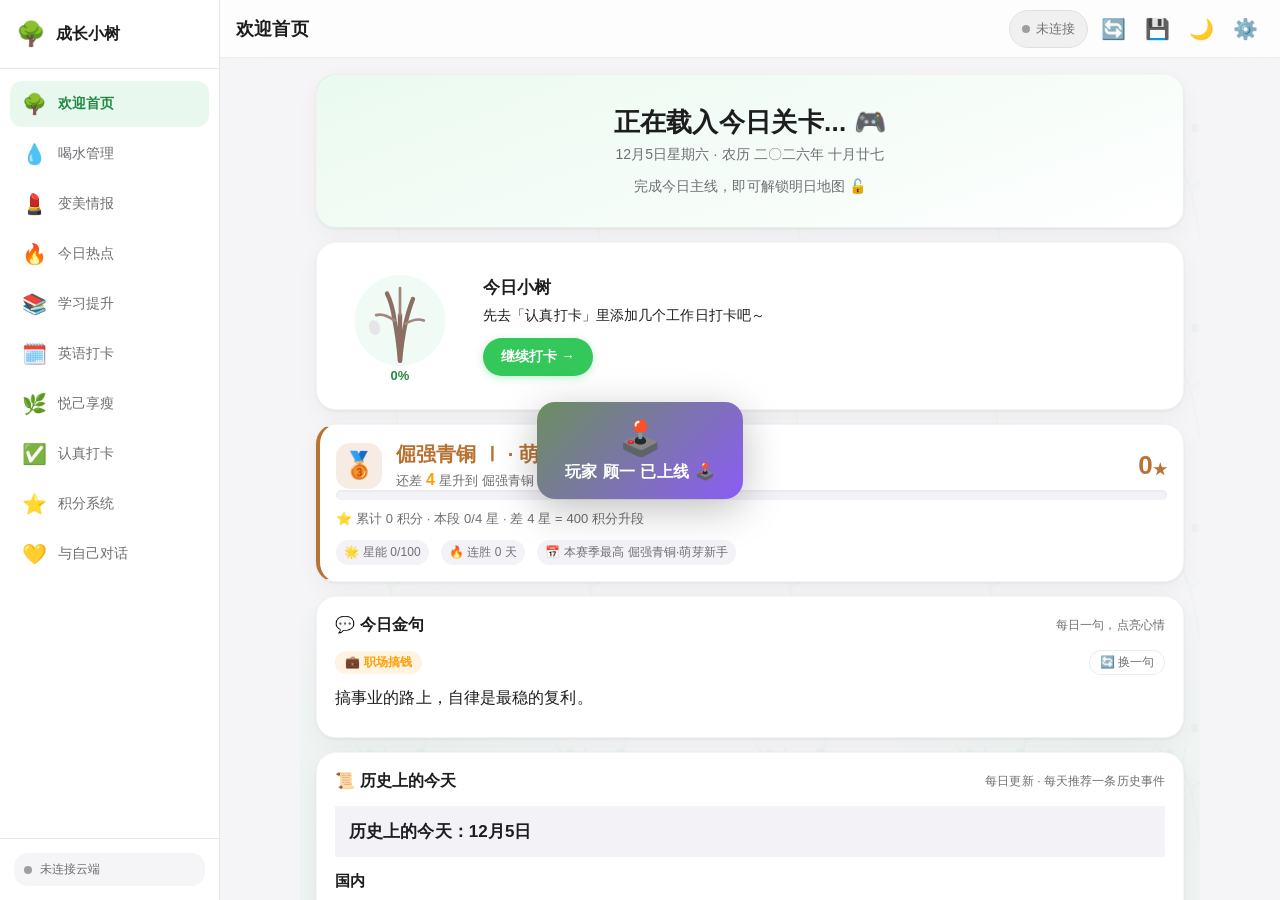
==== commit 1be6fc93: "feat: 三板块改名 + 学习看板换向 + 可编辑英语语法地图（双向联动课文）v20261110a 【用户反馈】 1. 认真打卡三个板块改名：基础打卡 → 工作日打卡、日常习惯 → 变美习惯、其他打" ====
--- a/index.html
+++ b/index.html
@@ -14,7 +14,7 @@
     <link rel="icon" type="image/x-icon" href="favicon.ico">
     <link rel="apple-touch-icon" href="apple-touch-icon.png">
     <title>顾一的成长小树</title>
-    <link rel="stylesheet" href="styles.20261107a.css">
+    <link rel="stylesheet" href="styles.20261110a.css">
     <!-- v20261107a：字体改用系统字体栈，去掉境外 Google Fonts 请求（慢网会阻塞后续脚本） -->
 </head>
 <body>
@@ -380,7 +380,7 @@
          两个从未使用的库（compromise / chart.js）已移除。defer 保证顺序执行且不阻塞页面解析 -->
     <script defer src="vendor/lunar.1.7.8.js"></script>
     <script defer src="vendor/supabase.2.119.0.js"></script>
-    <script defer src="app.20261107a.js"></script>
+    <script defer src="app.20261110a.js"></script>
     <script>
         // 全局错误兜底：若初始化崩溃，把错误显示在页面上，而不是白屏
         function showFatalError(msg, detail) {
--- a/styles.20261110a.css
+++ b/styles.20261110a.css
@@ -0,0 +1,5272 @@
+:root {
+    --bg: #f5f5f7;
+    --surface: #ffffff;
+    --surface-2: #f2f2f7;
+    --primary: #34c759;
+    --primary-light: #e8f8ee;
+    --primary-dark: #248a43;
+    --text: #1d1d1f;
+    --text-secondary: #6e6e73;
+    --border: #e5e5ea;
+    --accent: #ff9f0a;
+    --danger: #ff3b30;
+    --success: #34c759;
+    --accent-soft: #f3e8ff;
+    --shadow: 0 1px 3px rgba(0,0,0,0.06), 0 8px 24px rgba(0,0,0,0.04);
+    --radius: 20px;
+    --radius-sm: 14px;
+    --radius-md: 16px;
+    --progress: 0%;
+    --water: 0%;
+    --dx: 0px;
+    --dy: 0px;
+    --badge-flash-start: #c8e6c9;
+    --badge-flash-end: #e8f5e9;
+}
+
+/* ===== 暗夜模式 ===== */
+[data-theme="dark"] {
+    --bg: #000000;
+    --surface: #1c1c1e;
+    --surface-2: #2c2c2e;
+    --primary: #30d158;
+    --primary-light: #1c3326;
+    --primary-dark: #5be584;
+    --text: #f5f5f7;
+    --text-secondary: #98989d;
+    --border: #38383a;
+    --accent: #ffd60a;
+    --accent-soft: #3d2a4d;
+    --danger: #ff453a;
+    --success: #30d158;
+    --shadow: 0 1px 3px rgba(0,0,0,0.5), 0 8px 24px rgba(0,0,0,0.4);
+    --badge-flash-start: rgba(48, 209, 88, 0.35);
+    --badge-flash-end: rgba(48, 209, 88, 0.14);
+}
+
+[data-theme="dark"] body { background: var(--bg); }
+[data-theme="dark"] .modal-card,
+[data-theme="dark"] .ui-dialog { background: var(--surface); }
+[data-theme="dark"] input,
+[data-theme="dark"] select,
+[data-theme="dark"] textarea { background: var(--surface-2); color: var(--text); border-color: var(--border); }
+[data-theme="dark"] .cloud-status-badge,
+[data-theme="dark"] .icon-btn { border-color: var(--border); }
+[data-theme="dark"] ::-webkit-scrollbar-thumb { background: var(--surface-2); }
+
+
+* {
+    box-sizing: border-box;
+    -webkit-tap-highlight-color: transparent;
+}
+
+html, body {
+    margin: 0;
+    padding: 0;
+    height: 100%;
+    font-family: -apple-system, BlinkMacSystemFont, 'SF Pro Display', 'SF Pro Text', 'Noto Sans SC', 'PingFang SC', sans-serif;
+    background: var(--bg);
+    color: var(--text);
+    overflow: hidden;
+    -webkit-font-smoothing: antialiased;
+    letter-spacing: 0.1px;
+}
+
+/* 全局树主题底纹 */
+.content {
+    background-color: var(--bg);
+    background-image:
+        radial-gradient(circle at 10% 95%, rgba(52,199,89,.06) 0%, transparent 25%),
+        radial-gradient(circle at 90% 92%, rgba(52,199,89,.05) 0%, transparent 22%),
+        url("data:image/svg+xml,%3Csvg xmlns='http://www.w3.org/2000/svg' width='200' height='200' viewBox='0 0 200 200'%3E%3Cpath d='M100 180 Q95 150 90 130 Q85 110 70 100 Q60 95 55 85 M90 130 Q110 120 120 100 Q130 80 125 60 M90 130 Q80 110 85 90' fill='none' stroke='%2334c759' stroke-width='1.5' opacity='0.04' stroke-linecap='round'/%3E%3Ccircle cx='70' cy='95' r='4' fill='%2334c759' opacity='0.05'/%3E%3Ccircle cx='120' cy='95' r='5' fill='%2334c759' opacity='0.05'/%3E%3Ccircle cx='95' cy='70' r='4' fill='%2334c759' opacity='0.05'/%3E%3C/svg%3E");
+    background-repeat: repeat;
+}
+
+#app {
+    display: flex;
+    height: 100vh;
+    width: 100vw;
+}
+
+/* 侧边栏 */
+.sidebar {
+    width: 220px;
+    background: var(--surface);
+    border-right: 1px solid var(--border);
+    display: flex;
+    flex-direction: column;
+    flex-shrink: 0;
+    transition: transform 0.25s ease;
+    z-index: 100;
+}
+
+.sidebar-header {
+    padding: 20px 16px;
+    display: flex;
+    align-items: center;
+    gap: 10px;
+    border-bottom: 1px solid var(--border);
+}
+
+.logo {
+    font-size: 24px;
+}
+
+.logo-text {
+    font-weight: 700;
+    font-size: 16px;
+}
+
+.sidebar-close {
+    display: none;
+    margin-left: auto;
+    background: none;
+    border: none;
+    font-size: 18px;
+    color: var(--text-secondary);
+}
+
+.sidebar-nav {
+    flex: 1;
+    overflow-y: auto;
+    padding: 12px 10px;
+}
+
+.nav-item {
+    display: flex;
+    align-items: center;
+    gap: 10px;
+    padding: 11px 12px;
+    margin-bottom: 4px;
+    border-radius: var(--radius-sm);
+    cursor: pointer;
+    transition: all 0.15s;
+    color: var(--text-secondary);
+    font-size: 14px;
+}
+
+.nav-item:hover {
+    background: var(--surface-2);
+    color: var(--text);
+}
+
+.nav-item.active {
+    background: var(--primary-light);
+    color: var(--primary-dark);
+    font-weight: 500;
+}
+
+.nav-icon {
+    font-size: 20px;
+    width: 26px;
+    text-align: center;
+}
+
+.sidebar-footer {
+    padding: 14px;
+    border-top: 1px solid var(--border);
+}
+
+.sync-status {
+    display: flex;
+    align-items: center;
+    gap: 8px;
+    font-size: 12px;
+    color: var(--text-secondary);
+    padding: 8px 10px;
+    background: var(--bg);
+    border-radius: var(--radius-sm);
+}
+
+.sync-dot {
+    width: 8px;
+    height: 8px;
+    border-radius: 50%;
+    flex-shrink: 0;
+}
+
+.sync-dot.online {
+    background: #4caf50;
+    box-shadow: 0 0 0 3px rgba(76, 175, 80, 0.2);
+}
+
+.sync-dot.offline {
+    background: #9e9e9e;
+}
+
+.sync-dot.syncing {
+    background: #ff9800;
+    animation: pulse 1s infinite;
+}
+
+.sync-dot.pending {
+    background: #f5a623;
+    box-shadow: 0 0 0 3px rgba(245, 166, 35, 0.25);
+}
+
+@keyframes pulse {
+    0%, 100% { opacity: 1; }
+    50% { opacity: 0.4; }
+}
+
+/* 遮罩 */
+.overlay {
+    display: none;
+    position: fixed;
+    inset: 0;
+    background: rgba(0,0,0,0.35);
+    z-index: 90;
+}
+
+.overlay.show {
+    display: block;
+}
+
+/* 主内容 */
+.main {
+    flex: 1;
+    display: flex;
+    flex-direction: column;
+    min-width: 0;
+}
+
+.topbar {
+    height: 58px;
+    background: var(--surface);
+    border-bottom: 1px solid var(--border);
+    display: flex;
+    align-items: center;
+    padding: 0 16px;
+    gap: 12px;
+    flex-shrink: 0;
+}
+
+.menu-btn {
+    display: none;
+    background: none;
+    border: none;
+    font-size: 22px;
+    color: var(--text);
+    padding: 4px;
+}
+
+.page-title {
+    font-size: 18px;
+    font-weight: 700;
+    flex: 1;
+}
+
+.topbar-actions {
+    display: flex;
+    gap: 6px;
+}
+
+.icon-btn {
+    background: var(--bg);
+    border: none;
+    border-radius: 10px;
+    width: 36px;
+    height: 36px;
+    display: flex;
+    align-items: center;
+    justify-content: center;
+    font-size: 16px;
+    cursor: pointer;
+    color: var(--text);
+}
+.icon-btn.spinning { animation: spin .8s linear infinite; }
+@keyframes spin { from { transform: rotate(0deg); } to { transform: rotate(360deg); } }
+
+.icon-btn:hover {
+    background: var(--surface-2);
+}
+
+.content {
+    position: relative;
+    flex: 1;
+    overflow-y: auto;
+    padding: 16px;
+    -webkit-overflow-scrolling: touch;
+}
+
+/* 卡片 */
+.card {
+    background: var(--surface);
+    border-radius: var(--radius);
+    padding: 18px;
+    margin-bottom: 16px;
+    box-shadow: var(--shadow);
+    border: 1px solid var(--border);
+}
+
+.card-header {
+    display: flex;
+    align-items: center;
+    justify-content: space-between;
+    margin-bottom: 14px;
+}
+
+.card-title {
+    font-size: 16px;
+    font-weight: 700;
+    display: flex;
+    align-items: center;
+    gap: 8px;
+}
+
+.card-subtitle {
+    font-size: 12px;
+    color: var(--text-secondary);
+    margin-top: 4px;
+}
+
+.card-action {
+    font-size: 13px;
+    color: var(--primary);
+    background: none;
+    border: none;
+    cursor: pointer;
+    font-weight: 500;
+}
+
+/* 首页 */
+.home-hero {
+    text-align: center;
+    padding: 24px 12px;
+}
+
+.home-tag {
+    display: inline-flex;
+    align-items: center;
+    gap: 6px;
+    background: var(--surface-2);
+    padding: 6px 14px;
+    border-radius: 20px;
+    font-size: 13px;
+    color: var(--text-secondary);
+    margin-bottom: 14px;
+}
+
+.home-greeting {
+    font-size: 22px;
+    font-weight: 700;
+    margin-bottom: 6px;
+}
+
+.home-sub {
+    color: var(--text-secondary);
+    font-size: 14px;
+    margin-bottom: 20px;
+}
+
+.home-clock {
+    font-size: 48px;
+    font-weight: 700;
+    letter-spacing: 2px;
+    margin: 10px 0;
+    color: var(--text);
+}
+
+.home-date {
+    color: var(--text-secondary);
+    font-size: 14px;
+    line-height: 1.6;
+}
+
+.quote-card {
+    background: linear-gradient(135deg, #fff9e6 0%, #fff3d6 100%);
+}
+
+.quote-en {
+    color: var(--text-secondary);
+    font-size: 13px;
+    margin-top: 8px;
+    font-style: italic;
+}
+
+/* 表单元素 */
+.input-row {
+    display: flex;
+    gap: 10px;
+    margin-top: 12px;
+}
+
+.input {
+    flex: 1;
+    padding: 12px 14px;
+    border: 1px solid var(--border);
+    border-radius: var(--radius-sm);
+    background: var(--bg);
+    font-size: 14px;
+    outline: none;
+    font-family: inherit;
+    box-sizing: border-box;
+    -webkit-appearance: none;
+    appearance: none;
+}
+select.input {
+    background-image: url("data:image/svg+xml,%3Csvg xmlns='http://www.w3.org/2000/svg' width='12' height='12' viewBox='0 0 12 12'%3E%3Cpath fill='%23666' d='M6 8L1 3h10z'/%3E%3C/svg%3E");
+    background-repeat: no-repeat;
+    background-position: right 12px center;
+    padding-right: 34px;
+}
+
+.input:focus {
+    border-color: var(--primary);
+    background: var(--surface);
+}
+
+.btn {
+    padding: 10px 18px;
+    border-radius: var(--radius-sm);
+    border: none;
+    font-size: 14px;
+    cursor: pointer;
+    font-weight: 500;
+    transition: all 0.15s;
+    font-family: inherit;
+}
+
+.btn-primary {
+    background: var(--primary);
+    color: #fff;
+}
+
+.btn-primary:hover {
+    background: var(--primary-dark);
+}
+
+.btn-secondary {
+    background: var(--surface-2);
+    color: var(--text);
+}
+
+.btn-secondary:hover {
+    background: var(--border);
+}
+
+.btn-danger {
+    background: #ff4d4f;
+    color: #fff;
+}
+
+.btn-danger:hover {
+    background: #d9363e;
+}
+
+.btn-sm {
+    padding: 6px 12px;
+    font-size: 13px;
+}
+
+.btn-icon {
+    width: 44px;
+    height: 44px;
+    padding: 0;
+    display: flex;
+    align-items: center;
+    justify-content: center;
+    font-size: 20px;
+}
+
+/* 任务列表 */
+.task-list {
+    margin-top: 12px;
+}
+
+.task-item {
+    display: flex;
+    align-items: center;
+    gap: 10px;
+    padding: 12px;
+    background: var(--bg);
+    border-radius: var(--radius-sm);
+    margin-bottom: 8px;
+    transition: all 0.15s;
+}
+
+.task-item.completed .task-text {
+    text-decoration: line-through;
+    color: var(--text-secondary);
+}
+
+.task-check {
+    width: 22px;
+    height: 22px;
+    border: 2px solid var(--primary);
+    border-radius: 50%;
+    display: flex;
+    align-items: center;
+    justify-content: center;
+    cursor: pointer;
+    flex-shrink: 0;
+    color: transparent;
+    font-size: 12px;
+}
+
+.task-item.completed .task-check {
+    background: var(--primary);
+    color: #fff;
+}
+
+.task-text {
+    flex: 1;
+    font-size: 14px;
+}
+
+.task-delete {
+    background: none;
+    border: none;
+    color: var(--danger);
+    cursor: pointer;
+    font-size: 16px;
+    opacity: 0.6;
+}
+
+.task-delete:hover {
+    opacity: 1;
+}
+
+/* 历史折叠 */
+.history-group {
+    margin-bottom: 10px;
+    border-radius: var(--radius-sm);
+    overflow: hidden;
+    border: 1px solid var(--border);
+}
+
+.history-header {
+    display: flex;
+    align-items: center;
+    justify-content: space-between;
+    padding: 12px 14px;
+    background: var(--surface-2);
+    cursor: pointer;
+    font-weight: 500;
+    font-size: 14px;
+}
+
+.history-body {
+    display: none;
+    padding: 10px;
+    background: var(--surface);
+}
+
+.history-group.open .history-body {
+    display: block;
+}
+
+.history-arrow {
+    transition: transform 0.2s;
+}
+
+.history-group.open .history-arrow {
+    transform: rotate(180deg);
+}
+
+/* 喝水 */
+.water-ring {
+    width: 140px;
+    height: 140px;
+    border-radius: 50%;
+    background: conic-gradient(var(--primary) var(--progress, 0%), var(--surface-2) 0);
+    display: flex;
+    align-items: center;
+    justify-content: center;
+    margin: 0 auto 20px;
+    position: relative;
+}
+
+.water-ring::before {
+    content: '';
+    position: absolute;
+    width: 110px;
+    height: 110px;
+    border-radius: 50%;
+    background: var(--surface);
+}
+
+.water-ring-inner {
+    position: relative;
+    text-align: center;
+}
+
+.water-percent {
+    font-size: 28px;
+    font-weight: 700;
+    color: var(--primary);
+}
+
+.water-amount {
+    font-size: 12px;
+    color: var(--text-secondary);
+}
+
+.quick-actions {
+    display: grid;
+    grid-template-columns: repeat(4, 1fr);
+    gap: 10px;
+    margin-bottom: 16px;
+}
+
+.quick-btn {
+    background: var(--bg);
+    border: 1px solid var(--border);
+    border-radius: var(--radius-sm);
+    padding: 12px 4px;
+    text-align: center;
+    cursor: pointer;
+    font-size: 13px;
+}
+
+.quick-btn .emoji {
+    display: block;
+    font-size: 22px;
+    margin-bottom: 4px;
+}
+
+.quick-btn:hover {
+    background: var(--primary-light);
+    border-color: var(--primary);
+}
+
+.log-list {
+    margin-top: 12px;
+}
+
+.log-item {
+    display: flex;
+    justify-content: space-between;
+    align-items: center;
+    padding: 10px 12px;
+    background: var(--bg);
+    border-radius: var(--radius-sm);
+    margin-bottom: 6px;
+    font-size: 14px;
+}
+
+.log-delete {
+    background: none;
+    border: none;
+    color: var(--danger);
+    cursor: pointer;
+    opacity: 0.6;
+}
+
+/* 图表 */
+.chart-bar {
+    display: flex;
+    align-items: flex-end;
+    justify-content: space-between;
+    height: 100px;
+    gap: 8px;
+    padding-top: 10px;
+}
+
+.chart-col {
+    flex: 1;
+    display: flex;
+    flex-direction: column;
+    align-items: center;
+    gap: 6px;
+}
+
+.chart-bar-fill {
+    width: 100%;
+    background: var(--primary);
+    border-radius: 6px 6px 0 0;
+    min-height: 4px;
+    opacity: 0.8;
+}
+
+.chart-label {
+    font-size: 11px;
+    color: var(--text-secondary);
+}
+
+/* 运动 */
+.week-calendar {
+    display: grid;
+    grid-template-columns: repeat(7, 1fr);
+    gap: 8px;
+    margin-bottom: 16px;
+}
+
+.day-pill {
+    text-align: center;
+    padding: 10px 4px;
+    background: var(--bg);
+    border-radius: var(--radius-sm);
+    font-size: 12px;
+}
+
+.day-pill .day-name {
+    color: var(--text-secondary);
+    margin-bottom: 4px;
+}
+
+.day-pill .day-num {
+    font-weight: 700;
+}
+
+.day-pill.today {
+    background: var(--primary-light);
+    color: var(--primary-dark);
+}
+
+.day-pill.done {
+    background: var(--primary);
+    color: #fff;
+}
+
+.exercise-card {
+    background: var(--bg);
+    border-radius: var(--radius-sm);
+    padding: 14px;
+    margin-bottom: 12px;
+}
+
+.exercise-title {
+    font-weight: 700;
+    margin-bottom: 6px;
+}
+
+.exercise-meta {
+    font-size: 12px;
+    color: var(--text-secondary);
+    margin-bottom: 10px;
+}
+
+.tags {
+    display: flex;
+    gap: 6px;
+    flex-wrap: wrap;
+}
+
+.tag {
+    background: var(--primary-light);
+    color: var(--primary-dark);
+    padding: 4px 10px;
+    border-radius: 12px;
+    font-size: 12px;
+}
+
+/* 表达能力 */
+.tab-card {
+    padding: 6px;
+    margin-bottom: 14px;
+}
+.tab-card .tab-bar {
+    margin-bottom: 0;
+}
+
+.tab-bar {
+    display: flex;
+    gap: 4px;
+    padding: 5px;
+    background: var(--surface-2);
+    border-radius: 16px;
+    overflow-x: auto;
+    -webkit-overflow-scrolling: touch;
+    scrollbar-width: none;
+}
+.tab-bar::-webkit-scrollbar { display: none; }
+
+.tab-btn {
+    display: inline-flex;
+    align-items: center;
+    justify-content: center;
+    gap: 4px;
+    flex: 1 0 auto;
+    min-width: 64px;
+    padding: 9px 14px;
+    background: transparent;
+    border: none;
+    border-radius: 12px;
+    cursor: pointer;
+    font-size: 14px;
+    color: var(--text-secondary);
+    white-space: nowrap;
+    transition: all 0.2s ease;
+}
+
+.tab-btn.active {
+    background: var(--primary);
+    color: #fff;
+    box-shadow: 0 2px 8px rgba(107, 142, 94, 0.25);
+    font-weight: 600;
+}
+
+.skill-card {
+    background: var(--bg);
+    border-radius: var(--radius-sm);
+    padding: 16px;
+    margin-bottom: 12px;
+}
+
+.skill-type {
+    display: inline-block;
+    background: var(--primary-light);
+    color: var(--primary-dark);
+    padding: 3px 10px;
+    border-radius: 10px;
+    font-size: 12px;
+    margin-bottom: 8px;
+}
+
+.skill-title {
+    font-weight: 700;
+    font-size: 16px;
+    margin-bottom: 10px;
+}
+
+.skill-section {
+    margin-bottom: 10px;
+}
+
+.skill-section-title {
+    font-size: 12px;
+    color: var(--primary);
+    font-weight: 700;
+    margin-bottom: 4px;
+}
+
+.skill-example {
+    background: #fff;
+    padding: 12px;
+    border-radius: 10px;
+    border-left: 3px solid var(--primary);
+    font-size: 14px;
+    line-height: 1.6;
+}
+
+.fav-btn {
+    float: right;
+    background: none;
+    border: none;
+    font-size: 18px;
+    cursor: pointer;
+    color: var(--text-secondary);
+}
+
+.fav-btn.active {
+    color: #ff9800;
+}
+
+/* 新闻 */
+.news-list {
+    counter-reset: news;
+}
+
+.news-item {
+    display: flex;
+    gap: 12px;
+    padding: 12px 0;
+    border-bottom: 1px solid var(--border);
+    font-size: 14px;
+    line-height: 1.5;
+}
+
+.news-item:last-child {
+    border-bottom: none;
+}
+
+.news-num {
+    width: 22px;
+    height: 22px;
+    border-radius: 50%;
+    background: var(--primary-light);
+    color: var(--primary-dark);
+    display: flex;
+    align-items: center;
+    justify-content: center;
+    font-size: 12px;
+    font-weight: 700;
+    flex-shrink: 0;
+}
+
+.news-category {
+    font-size: 11px;
+    color: var(--primary);
+    margin-top: 4px;
+}
+
+/* 博客 / 书籍 */
+.blog-card, .book-card {
+    display: flex;
+    gap: 14px;
+    background: var(--bg);
+    border-radius: var(--radius-sm);
+    padding: 14px;
+    margin-bottom: 12px;
+}
+.book-num {
+    width: 28px; height: 28px; border-radius: 50%;
+    background: var(--primary-light); color: var(--primary-dark);
+    display: flex; align-items: center; justify-content: center;
+    font-size: 13px; font-weight: 700; flex-shrink: 0;
+}
+.book-info { flex: 1; }
+.book-title { font-weight: 700; margin-bottom: 4px; }
+.book-author { font-size: 12px; color: var(--primary); background: var(--primary-light); padding: 2px 8px; border-radius: 8px; display: inline-block; margin-bottom: 6px; }
+.book-desc { font-size: 13px; color: var(--text-secondary); margin-bottom: 10px; line-height: 1.4; }
+.book-review { font-size: 13px; color: var(--text); line-height: 1.5; background: var(--surface-2); padding: 10px 12px; border-radius: 10px; border-left: 3px solid var(--primary); margin-bottom: 8px; }
+.review-label { color: var(--primary-dark); font-weight: 600; }
+.review-text { display: inline; }
+.review-expand { width: 100%; margin-bottom: 12px; font-size: 13px; }
+#bookReviewBody p { margin-bottom: 12px; line-height: 1.7; color: var(--text); }
+#bookReviewBody p:last-child { margin-bottom: 0; }
+
+.blog-icon {
+    width: 48px;
+    height: 48px;
+    border-radius: 12px;
+    background: var(--surface);
+    display: flex;
+    align-items: center;
+    justify-content: center;
+    font-size: 24px;
+    flex-shrink: 0;
+}
+
+.blog-info {
+    flex: 1;
+}
+
+.blog-title {
+    font-weight: 700;
+    margin-bottom: 4px;
+}
+
+.blog-source {
+    font-size: 12px;
+    color: var(--primary);
+    background: var(--primary-light);
+    padding: 2px 8px;
+    border-radius: 8px;
+    display: inline-block;
+    margin-bottom: 6px;
+}
+
+.blog-desc {
+    font-size: 13px;
+    color: var(--text-secondary);
+    margin-bottom: 10px;
+    line-height: 1.4;
+}
+
+.blog-actions {
+    display: flex;
+    gap: 8px;
+}
+
+.blog-actions .btn {
+    padding: 6px 12px;
+    font-size: 12px;
+}
+
+/* 记账 */
+.account-summary {
+    display: grid;
+    grid-template-columns: repeat(3, 1fr);
+    gap: 10px;
+    margin-bottom: 16px;
+}
+
+.summary-box {
+    background: var(--bg);
+    border-radius: var(--radius-sm);
+    padding: 14px 8px;
+    text-align: center;
+}
+
+.summary-label {
+    font-size: 12px;
+    color: var(--text-secondary);
+    margin-bottom: 6px;
+}
+
+.summary-value {
+    font-size: 18px;
+    font-weight: 700;
+}
+
+.income { color: var(--primary); }
+.expense { color: var(--danger); }
+
+/* 备忘录 */
+.memo-textarea {
+    width: 100%;
+    min-height: 200px;
+    padding: 14px;
+    border: 1px solid var(--border);
+    border-radius: var(--radius-sm);
+    background: var(--bg);
+    font-size: 14px;
+    line-height: 1.6;
+    resize: vertical;
+    font-family: inherit;
+}
+
+.memo-textarea:focus {
+    outline: none;
+    border-color: var(--primary);
+    background: var(--surface);
+}
+
+/* 设置弹窗 */
+.modal {
+    display: none;
+    position: fixed;
+    inset: 0;
+    background: rgba(0,0,0,0.4);
+    z-index: 200;
+    align-items: center;
+    justify-content: center;
+    padding: 16px;
+}
+
+.modal.show {
+    display: flex;
+}
+
+.modal-card {
+    background: var(--surface);
+    border-radius: var(--radius);
+    width: 100%;
+    max-width: 420px;
+    max-height: 90vh;
+    overflow: hidden;
+    display: flex;
+    flex-direction: column;
+    box-shadow: 0 20px 50px rgba(0,0,0,0.15);
+}
+
+.modal-header {
+    padding: 18px;
+    border-bottom: 1px solid var(--border);
+    display: flex;
+    align-items: center;
+    justify-content: space-between;
+}
+
+.modal-header h3 {
+    margin: 0;
+    font-size: 18px;
+}
+
+.modal-close {
+    background: none;
+    border: none;
+    font-size: 18px;
+    color: var(--text-secondary);
+    cursor: pointer;
+}
+
+.modal-body {
+    padding: 18px;
+    overflow-y: auto;
+}
+
+.form-group {
+    margin-bottom: 16px;
+}
+
+.form-group label {
+    display: block;
+    font-size: 13px;
+    font-weight: 500;
+    margin-bottom: 6px;
+    color: var(--text-secondary);
+}
+
+.form-group input {
+    width: 100%;
+    padding: 12px 14px;
+    border: 1px solid var(--border);
+    border-radius: var(--radius-sm);
+    background: var(--bg);
+    font-size: 14px;
+    font-family: inherit;
+}
+
+.form-group input:focus {
+    outline: none;
+    border-color: var(--primary);
+    background: var(--surface);
+}
+
+.field-hint {
+    font-size: 11px;
+    color: var(--text-secondary);
+    margin-top: 5px;
+    line-height: 1.4;
+}
+
+.form-tip {
+    font-size: 12px;
+    color: var(--text-secondary);
+    line-height: 1.5;
+    padding: 12px;
+    background: var(--bg);
+    border-radius: var(--radius-sm);
+}
+
+.modal-footer {
+    padding: 14px 18px;
+    border-top: 1px solid var(--border);
+    display: flex;
+    justify-content: flex-end;
+    gap: 10px;
+}
+
+/* Toast */
+.toast {
+    position: fixed;
+    bottom: 24px;
+    left: 50%;
+    transform: translateX(-50%) translateY(100px);
+    background: var(--text);
+    color: #fff;
+    padding: 12px 20px;
+    border-radius: 24px;
+    font-size: 14px;
+    z-index: 300;
+    opacity: 0;
+    transition: all 0.3s;
+    pointer-events: none;
+}
+
+.toast.show {
+    transform: translateX(-50%) translateY(0);
+    opacity: 1;
+}
+
+/* 通用确认/输入弹窗（替代 window.confirm/prompt） */
+.ui-modal {
+    display: none;
+    position: fixed;
+    inset: 0;
+    z-index: 2000;
+    background: rgba(0,0,0,.45);
+    align-items: center;
+    justify-content: center;
+    padding: 20px;
+}
+.ui-modal-card {
+    width: 100%;
+    max-width: 340px;
+    background: var(--surface);
+    border-radius: var(--radius);
+    padding: 20px;
+    box-shadow: 0 12px 40px rgba(0,0,0,.25);
+    animation: uiModalIn .18s ease;
+}
+@keyframes uiModalIn { from { transform: scale(.94); opacity: 0; } to { transform: scale(1); opacity: 1; } }
+.ui-modal-title { font-size: 16px; font-weight: 700; color: var(--text); margin-bottom: 8px; }
+.ui-modal-msg { font-size: 14px; color: var(--text-secondary); line-height: 1.6; margin-bottom: 14px; white-space: pre-line; }
+.ui-modal-input { width: 100%; margin-bottom: 14px; }
+.ui-modal-actions { display: flex; gap: 10px; justify-content: flex-end; }
+.ui-modal-actions .btn { flex: 1; }
+
+/* 空状态 */
+.empty-state {
+    text-align: center;
+    padding: 30px 20px;
+    color: var(--text-secondary);
+    font-size: 14px;
+}
+
+.empty-state .emoji {
+    font-size: 40px;
+    margin-bottom: 10px;
+    display: block;
+}
+
+/* 打卡项 */
+.checkin-item {
+    display: flex;
+    align-items: center;
+    justify-content: space-between;
+    padding: 14px;
+    background: var(--bg);
+    border-radius: var(--radius-sm);
+    margin-bottom: 10px;
+    transition: all 0.15s;
+}
+
+.checkin-item.done {
+    background: var(--primary-light);
+}
+
+.checkin-info {
+    display: flex;
+    align-items: center;
+    gap: 12px;
+    flex: 1;
+}
+
+.checkin-num {
+    width: 28px;
+    height: 28px;
+    border-radius: 50%;
+    background: var(--surface);
+    border: 2px solid var(--primary);
+    color: var(--primary);
+    display: flex;
+    align-items: center;
+    justify-content: center;
+    font-size: 13px;
+    font-weight: 700;
+    flex-shrink: 0;
+}
+
+.checkin-item.done .checkin-num {
+    background: var(--primary);
+    color: #fff;
+}
+
+.checkin-name {
+    font-size: 14px;
+    font-weight: 500;
+    margin-bottom: 4px;
+}
+
+.checkin-points {
+    font-size: 12px;
+    color: var(--accent);
+    font-weight: 700;
+}
+
+.checkin-input-row {
+    align-items: stretch;
+}
+
+/* 新增打卡项：自定义板块下拉（替代原生 select，解决手机 WebView 下拉不弹问题） */
+.checkin-module-select {
+    position: relative;
+    flex: 1 1 110px;
+    min-width: 96px;
+    display: flex;
+    align-items: center;
+    justify-content: space-between;
+    gap: 6px;
+    padding: 12px 14px;
+    border: 1px solid var(--border);
+    border-radius: var(--radius-sm);
+    background: var(--bg);
+    font-size: 14px;
+    cursor: pointer;
+    user-select: none;
+    -webkit-tap-highlight-color: transparent;
+    box-sizing: border-box;
+}
+.checkin-module-select:active { border-color: var(--primary); }
+.checkin-module-label { overflow: hidden; text-overflow: ellipsis; white-space: nowrap; }
+.checkin-module-arrow { flex: 0 0 auto; color: var(--text-secondary); font-size: 12px; }
+.checkin-module-menu {
+    position: absolute;
+    top: calc(100% + 6px);
+    left: 0;
+    right: 0;
+    z-index: 30;
+    background: var(--surface);
+    border: 1px solid var(--border);
+    border-radius: var(--radius-sm);
+    box-shadow: 0 8px 24px rgba(0,0,0,.12);
+    padding: 6px;
+    max-height: 240px;
+    overflow-y: auto;
+}
+.checkin-module-item {
+    padding: 10px 12px;
+    border-radius: 8px;
+    font-size: 14px;
+    cursor: pointer;
+}
+.checkin-module-item:active { background: var(--surface-2); }
+.checkin-module-item.active { background: var(--primary); color: #fff; font-weight: 600; }
+
+.checkin-input-name {
+    flex: 1 1 0;
+    min-width: 0;
+}
+
+.checkin-input-points {
+    flex: 0 0 80px;
+    min-width: 0;
+}
+
+.checkin-input-btn {
+    flex: 0 0 auto;
+}
+
+/* 积分系统 */
+.points-summary {
+    display: grid;
+    grid-template-columns: repeat(4, 1fr);
+    gap: 10px;
+}
+
+.calendar {
+    display: grid;
+    grid-template-columns: repeat(7, 1fr);
+    gap: 6px;
+    text-align: center;
+}
+
+.calendar-header {
+    font-size: 12px;
+    color: var(--text-secondary);
+    padding: 8px 0;
+    font-weight: 500;
+}
+
+.calendar-day {
+    aspect-ratio: 1;
+    display: flex;
+    flex-direction: column;
+    align-items: center;
+    justify-content: center;
+    background: var(--bg);
+    border-radius: 10px;
+    font-size: 13px;
+    position: relative;
+    padding: 4px;
+}
+
+.calendar-day.empty {
+    background: transparent;
+}
+
+.calendar-day.today {
+    border: 2px solid var(--primary);
+    font-weight: 700;
+}
+
+.calendar-day.checked {
+    background: var(--primary-light);
+    color: var(--primary-dark);
+}
+
+.calendar-dot {
+    width: 5px;
+    height: 5px;
+    border-radius: 50%;
+    background: var(--primary);
+    position: absolute;
+    bottom: 4px;
+}
+
+.wish-card {
+    display: flex;
+    align-items: center;
+    justify-content: space-between;
+    gap: 12px;
+    padding: 14px;
+    background: var(--bg);
+    border-radius: var(--radius-sm);
+    margin-bottom: 10px;
+}
+
+.wish-card.exchanged {
+    opacity: 0.7;
+}
+
+.wish-image {
+    width: 56px;
+    height: 56px;
+    border-radius: 12px;
+    background: var(--surface);
+    display: flex;
+    align-items: center;
+    justify-content: center;
+    overflow: hidden;
+    flex-shrink: 0;
+}
+
+.wish-image img {
+    width: 100%;
+    height: 100%;
+    object-fit: cover;
+}
+
+.wish-title {
+    font-size: 15px;
+    font-weight: 700;
+    margin-bottom: 4px;
+}
+
+/* 首页积分统计 mini */
+.points-mini .points-summary {
+    grid-template-columns: repeat(4, 1fr);
+}
+
+/* 减重模块 */
+.weight-grid {
+    display: grid;
+    grid-template-columns: repeat(2, 1fr);
+    gap: 12px;
+    margin-bottom: 16px;
+}
+
+.weight-box {
+    background: var(--bg);
+    border-radius: var(--radius-sm);
+    padding: 16px;
+    text-align: center;
+}
+
+.weight-label {
+    font-size: 13px;
+    color: var(--text-secondary);
+    margin-bottom: 6px;
+}
+
+.weight-num {
+    font-size: 28px;
+    font-weight: 700;
+    color: var(--text);
+    margin-bottom: 4px;
+}
+
+.weight-num small {
+    font-size: 14px;
+    margin-left: 2px;
+}
+
+.weight-num.primary {
+    color: var(--primary);
+}
+
+.weight-hint {
+    font-size: 12px;
+    color: var(--text-secondary);
+}
+
+.progress-card {
+    background: var(--bg);
+    border-radius: var(--radius-sm);
+    padding: 18px;
+    margin-top: 14px;
+}
+
+.progress-title {
+    font-size: 15px;
+    font-weight: 700;
+    margin-bottom: 12px;
+    color: var(--primary-dark);
+}
+
+.progress-bar {
+    height: 14px;
+    background: var(--surface);
+    border-radius: 7px;
+    overflow: hidden;
+    margin-bottom: 10px;
+    box-shadow: inset 0 1px 3px rgba(0,0,0,0.06);
+}
+
+.progress-fill {
+    height: 100%;
+    background: linear-gradient(90deg, var(--primary), #8fb382);
+    border-radius: 7px;
+    transition: width 0.4s ease;
+    box-shadow: 0 0 8px rgba(107, 142, 35, 0.28);
+}
+
+.progress-meta {
+    font-size: 13px;
+    color: var(--text-secondary);
+}
+
+.guidance-card {
+    background: linear-gradient(135deg, #fff9e6 0%, #fff3d6 100%);
+}
+
+.guidance-text {
+    font-size: 14px;
+    line-height: 1.7;
+    padding-left: 14px;
+    border-left: 3px solid var(--accent);
+    color: var(--text);
+}
+
+/* 围度 */
+.measure-grid {
+    display: grid;
+    grid-template-columns: repeat(2, 1fr);
+    gap: 12px;
+}
+
+.measure-grid .form-group {
+    margin-bottom: 0;
+}
+
+/* 围度进度对比 */
+.measure-summary {
+    display: flex;
+    flex-direction: column;
+    gap: 2px;
+}
+.ms-head, .ms-row {
+    display: grid;
+    grid-template-columns: 1.6fr 0.9fr 0.9fr 0.9fr 2fr;
+    align-items: center;
+    gap: 6px;
+    padding: 8px 4px;
+    font-size: 13px;
+}
+.ms-head {
+    color: var(--text-secondary);
+    font-weight: 600;
+    border-bottom: 1px solid var(--border);
+}
+.ms-row {
+    border-bottom: 1px dashed var(--border);
+}
+.ms-row:last-child { border-bottom: none; }
+.ms-label { font-weight: 500; }
+.ms-cur { font-weight: 700; color: var(--primary-dark); }
+.ms-tgt { color: var(--text-secondary); }
+.ms-diff.down { color: var(--success); font-weight: 700; }
+.ms-diff.up { color: var(--danger); font-weight: 700; }
+.ms-bar {
+    height: 8px;
+    background: var(--primary-light);
+    border-radius: 6px;
+    overflow: hidden;
+}
+.ms-fill {
+    height: 100%;
+    background: linear-gradient(90deg, var(--primary), var(--accent));
+    border-radius: 6px;
+    transition: width .4s ease;
+}
+
+.tip-box {
+    font-size: 13px;
+    color: var(--text-secondary);
+    line-height: 1.6;
+    background: var(--primary-light);
+    padding: 12px;
+    border-radius: var(--radius-sm);
+}
+
+/* 喝水 */
+.water-card {
+    overflow: hidden;
+}
+
+.water-main {
+    display: flex;
+    align-items: center;
+    justify-content: space-between;
+    margin-bottom: 18px;
+}
+
+.water-info-left {
+    flex: 1;
+}
+
+.water-total {
+    font-size: 48px;
+    font-weight: 700;
+    line-height: 1;
+}
+
+.water-total small {
+    font-size: 16px;
+    margin-left: 4px;
+    color: var(--text-secondary);
+}
+
+.water-sub {
+    font-size: 14px;
+    color: var(--text-secondary);
+    margin: 6px 0 14px;
+}
+
+.water-goal-row {
+    display: flex; align-items: baseline; gap: 8px; flex-wrap: wrap;
+}
+
+.water-goal {
+    font-size: 24px;
+    font-weight: 700;
+    color: var(--text);
+}
+
+.water-goal small {
+    font-size: 13px;
+    margin-left: 2px;
+}
+
+.water-goal-label {
+    font-size: 12px;
+    color: var(--text-secondary);
+    font-weight: 400;
+}
+
+.water-tip {
+    text-align: center;
+    color: var(--text-secondary);
+    font-size: 13px;
+    margin-top: 12px;
+    background: var(--bg);
+    padding: 10px;
+    border-radius: var(--radius-sm);
+}
+.water-tip.success {
+    background: var(--primary-light);
+    color: var(--primary-dark);
+    font-weight: 600;
+}
+.water-mode-bar {
+    display: flex;
+    gap: 10px;
+    margin: 14px 0 8px;
+}
+.water-select { margin-right: 10px; width: 18px; height: 18px; accent-color: var(--primary); }
+.log-item.select-mode { cursor: pointer; }
+
+.water-glass {
+    width: 110px;
+    height: 140px;
+    border: 3px solid var(--border);
+    border-radius: 14px 14px 22px 22px;
+    position: relative;
+    overflow: hidden;
+    background: var(--surface);
+    flex-shrink: 0;
+    margin-left: 14px;
+}
+
+.water-glass::before {
+    content: '';
+    position: absolute;
+    left: 0;
+    right: 0;
+    bottom: 0;
+    height: var(--water, 0%);
+    background: linear-gradient(180deg, #a8d8ea 0%, #6bb9d6 100%);
+    transition: height 0.4s ease;
+}
+
+.water-glass-inner {
+    position: relative;
+    z-index: 2;
+    width: 100%;
+    height: 100%;
+    display: flex;
+    align-items: center;
+    justify-content: center;
+    font-size: 20px;
+    font-weight: 700;
+    color: var(--text);
+}
+
+.water-actions {
+    display: flex;
+    gap: 10px;
+    justify-content: center;
+    margin-bottom: 16px;
+    flex-wrap: wrap;
+}
+
+.water-btn {
+    display: flex;
+    flex-direction: column;
+    align-items: center;
+    gap: 6px;
+    padding: 12px 10px;
+    min-width: 64px;
+    background: var(--bg);
+    border: 1px solid var(--border);
+    border-radius: var(--radius-sm);
+    cursor: pointer;
+    font-size: 12px;
+    color: var(--text);
+}
+
+.water-btn.primary {
+    background: var(--primary);
+    color: #fff;
+    border-color: var(--primary);
+}
+
+.water-btn span {
+    font-size: 20px;
+}
+
+.water-tips-row {
+    display: grid;
+    grid-template-columns: repeat(3, 1fr);
+    gap: 10px;
+}
+
+.water-tip {
+    background: var(--bg);
+    border-radius: var(--radius-sm);
+    padding: 12px;
+    text-align: center;
+}
+
+.water-tip-title {
+    font-size: 14px;
+    font-weight: 700;
+    margin-bottom: 4px;
+}
+
+.water-tip-desc {
+    font-size: 12px;
+    color: var(--text-secondary);
+}
+
+/* 打卡日历紧凑 */
+.calendar-card {
+    padding: 14px;
+}
+
+.calendar-compact {
+    gap: 4px;
+}
+
+.calendar-compact .calendar-header {
+    font-size: 11px;
+    padding: 4px 0;
+}
+
+.calendar-compact .calendar-day {
+    aspect-ratio: auto !important;
+    min-height: 40px;
+    padding: 4px 2px;
+    font-size: 12px;
+    display: flex;
+    flex-direction: column;
+    align-items: center;
+    justify-content: center;
+    gap: 2px;
+}
+
+.cal-num {
+    line-height: 1;
+}
+
+.cal-hearts {
+    font-size: 10px;
+    line-height: 1;
+    letter-spacing: -1px;
+}
+
+.calendar-legend {
+    font-size: 12px;
+    color: var(--text-secondary);
+    text-align: center;
+    margin-top: 8px;
+}
+
+/* 心愿分组 */
+.wish-group {
+    margin-bottom: 14px;
+}
+
+.wish-group-title {
+    font-size: 13px;
+    color: var(--text-secondary);
+    margin-bottom: 8px;
+    padding-left: 6px;
+    border-left: 3px solid var(--primary);
+}
+
+/* 十分钟精读 */
+.deep-read-intro {
+    font-size: 13px;
+    color: var(--text-secondary);
+    margin-bottom: 10px;
+}
+
+.deep-read-text {
+    font-size: 14px;
+    line-height: 1.8;
+    color: var(--text);
+    max-height: 140px;
+    overflow: hidden;
+    position: relative;
+}
+
+.deep-read-text::after {
+    content: '';
+    position: absolute;
+    bottom: 0;
+    left: 0;
+    right: 0;
+    height: 40px;
+    background: linear-gradient(transparent, var(--surface));
+}
+
+.deep-read-text.expanded {
+    max-height: none;
+}
+
+.deep-read-text.expanded::after {
+    display: none;
+}
+
+/* 热榜 */
+.hot-tabs {
+    display: flex;
+    gap: 8px;
+    flex-wrap: wrap;
+    margin-bottom: 12px;
+}
+
+.hot-tab {
+    padding: 6px 12px;
+    border-radius: 16px;
+    border: 1px solid var(--border);
+    background: var(--bg);
+    font-size: 13px;
+    cursor: pointer;
+    color: var(--text-secondary);
+}
+
+.hot-tab.active {
+    background: var(--primary);
+    color: #fff;
+    border-color: var(--primary);
+}
+
+.hot-update {
+    font-size: 12px;
+    color: var(--text-secondary);
+    margin-bottom: 10px;
+}
+
+.shenlun-result {
+    background: var(--bg);
+    border-radius: var(--radius-sm);
+    padding: 14px;
+    font-size: 14px;
+    line-height: 1.8;
+    white-space: pre-wrap;
+}
+
+.shenlun-result pre {
+    white-space: pre-wrap;
+    margin: 0;
+    font-family: inherit;
+}
+
+.shenlun-item {
+    background: var(--bg);
+    border-radius: var(--radius-sm);
+    padding: 14px;
+    margin-bottom: 10px;
+}
+
+.shenlun-title {
+    font-weight: 700;
+    margin-bottom: 8px;
+}
+
+.shenlun-body {
+    font-size: 13px;
+    color: var(--text-secondary);
+    line-height: 1.7;
+}
+
+.status-bar {
+    display: flex;
+    gap: 16px;
+    margin-bottom: 14px;
+    padding: 8px 12px;
+    background: var(--surface);
+    border: 1px solid var(--border);
+    border-radius: var(--radius);
+    font-size: 13px;
+}
+
+.status-item {
+    display: flex;
+    align-items: center;
+    gap: 6px;
+    color: var(--text-secondary);
+}
+
+.status-dot {
+    width: 8px;
+    height: 8px;
+    border-radius: 50%;
+    flex-shrink: 0;
+}
+
+.status-dot.on {
+    background: #4caf50;
+    box-shadow: 0 0 0 3px rgba(76, 175, 80, 0.2);
+}
+
+.status-dot.off {
+    background: #9e9e9e;
+}
+
+.status-badge {
+    display: inline-flex;
+    align-items: center;
+    padding: 3px 10px;
+    border-radius: 999px;
+    font-size: 12px;
+    background: var(--bg);
+    color: var(--text-secondary);
+    border: 1px solid var(--border);
+}
+
+.status-badge.connected {
+    background: rgba(76, 175, 80, 0.12);
+    color: #2e7d32;
+    border-color: rgba(76, 175, 80, 0.3);
+}
+
+.status-badge.error {
+    background: rgba(199, 107, 107, 0.12);
+    color: var(--danger);
+    border-color: rgba(199, 107, 107, 0.3);
+}
+
+.cloud-status-badge {
+    display: inline-flex;
+    align-items: center;
+    gap: 6px;
+    padding: 5px 12px;
+    border-radius: 999px;
+    font-size: 13px;
+    background: #e8f5e9;
+    color: #2e7d32;
+    border: 1px solid #c8e6c9;
+    white-space: nowrap;
+    transition: background .2s ease, box-shadow .2s ease;
+}
+.cloud-status-badge.just-synced {
+    animation: badgeFlash .8s ease;
+}
+@keyframes badgeFlash {
+    0% { background: var(--badge-flash-start); box-shadow: 0 0 0 4px rgba(76, 175, 80, 0.25); }
+    100% { background: var(--badge-flash-end); box-shadow: none; }
+}
+
+.cloud-status-dot {
+    width: 8px;
+    height: 8px;
+    border-radius: 50%;
+    flex-shrink: 0;
+}
+
+.cloud-status-dot.online {
+    background: #4caf50;
+    box-shadow: 0 0 0 3px rgba(76, 175, 80, 0.2);
+}
+
+.cloud-status-dot.offline {
+    background: #9e9e9e;
+}
+
+.cloud-status-dot.syncing {
+    background: #1e88e5;
+    animation: pulse 1s infinite;
+}
+
+.cloud-status-dot.error {
+    background: #e53935;
+    box-shadow: 0 0 0 3px rgba(229, 57, 53, 0.2);
+}
+
+.cloud-status-dot.pending {
+    background: #f5a623;
+    box-shadow: 0 0 0 3px rgba(245, 166, 35, 0.25);
+}
+
+.sync-dot.error {
+    background: #e53935;
+    box-shadow: 0 0 0 3px rgba(229, 57, 53, 0.2);
+}
+
+/* 顶部徽章按状态配色 */
+.cloud-status-badge.offline {
+    background: #f0f0f0;
+    color: #757575;
+    border-color: #e0e0e0;
+}
+
+.cloud-status-badge.syncing {
+    background: #e3f2fd;
+    color: #1565c0;
+    border-color: #bbdefb;
+}
+
+.cloud-status-badge.error {
+    background: #fdecea;
+    color: #c62828;
+    border-color: #f5c6c6;
+}
+
+.cloud-status-badge.pending {
+    background: #fff4e0;
+    color: #b26a00;
+    border-color: #f5d28a;
+}
+
+/* 设置面板状态点配色 */
+.status-dot-inline.syncing {
+    background: #1e88e5;
+    box-shadow: 0 0 0 2px rgba(30, 136, 229, 0.2);
+}
+
+.status-dot-inline.error {
+    background: #e53935;
+    box-shadow: 0 0 0 2px rgba(229, 57, 53, 0.2);
+}
+
+/* 建表 SQL 引导 */
+.sql-help {
+    border: 1px dashed var(--accent);
+    border-radius: var(--radius-sm);
+    padding: 10px 12px;
+    margin-bottom: 8px;
+    background: var(--surface);
+}
+
+.sql-help summary {
+    cursor: pointer;
+    font-size: 13px;
+    font-weight: 600;
+    color: var(--primary-dark);
+}
+
+.sql-tip {
+    font-size: 12px;
+    color: var(--text-secondary);
+    line-height: 1.6;
+    margin: 8px 0;
+}
+
+.sql-code {
+    background: #2b2b2b;
+    color: #e6e6e6;
+    padding: 12px;
+    border-radius: 10px;
+    font-size: 12px;
+    line-height: 1.6;
+    overflow-x: auto;
+    white-space: pre;
+    font-family: 'SFMono-Regular', Consolas, monospace;
+}
+
+.connection-status-row {
+    display: flex;
+    align-items: center;
+    justify-content: space-between;
+    padding: 10px 12px;
+    background: var(--bg);
+    border-radius: var(--radius-sm);
+    margin-bottom: 12px;
+    border: 1px solid var(--border);
+}
+
+.connection-label {
+    font-size: 14px;
+    font-weight: 500;
+    color: var(--text);
+}
+
+.settings-section {
+    border: 1px solid var(--border);
+    border-radius: var(--radius);
+    padding: 14px;
+    margin-bottom: 16px;
+    background: var(--bg);
+}
+
+.settings-section.settings-danger {
+    border-color: #ffccc7;
+    background: #fff2f0;
+}
+
+.settings-section-title {
+    font-size: 15px;
+    font-weight: 700;
+    color: var(--text);
+    margin-bottom: 12px;
+}
+
+.cloud-settings-status {
+    padding: 12px;
+    background: var(--surface);
+    border: 1px solid var(--border);
+    border-radius: var(--radius-sm);
+    margin-bottom: 14px;
+}
+
+.cloud-settings-status.connected {
+    background: #e8f5e9;
+    border-color: #c8e6c9;
+}
+
+.cloud-status-line {
+    display: flex;
+    align-items: center;
+    gap: 8px;
+    font-size: 13px;
+    color: var(--text-secondary);
+    margin-bottom: 6px;
+}
+
+.cloud-status-line:last-child {
+    margin-bottom: 0;
+}
+
+.cloud-status-line .status-label {
+    color: var(--text);
+    font-weight: 500;
+    flex-shrink: 0;
+}
+
+.status-dot-inline {
+    display: inline-block;
+    width: 8px;
+    height: 8px;
+    border-radius: 50%;
+    margin-right: 4px;
+}
+
+.status-dot-inline.online {
+    background: #4caf50;
+    box-shadow: 0 0 0 2px rgba(76, 175, 80, 0.2);
+}
+
+.status-dot-inline.offline {
+    background: #9e9e9e;
+}
+
+/* ===== 积分系统 / 首页新组件 ===== */
+
+/* 首页已打卡天数 */
+.home-checked {
+    margin-top: 12px;
+    font-size: 15px;
+    color: var(--text);
+}
+.home-checked strong {
+    font-size: 22px;
+    color: var(--primary);
+}
+
+.double-banner {
+    margin-top: 12px;
+    padding: 10px 14px;
+    border-radius: var(--radius-sm);
+    background: var(--surface-2);
+    font-size: 13px;
+    color: var(--text-secondary);
+}
+.double-banner.on {
+    background: linear-gradient(135deg, #fff3d6, #ffd9a0);
+    color: #b26a00;
+    font-weight: 700;
+}
+
+/* 等级头衔卡片 */
+/* 分类打卡区块 */
+.cat-block .card-header {
+    margin-bottom: 8px;
+}
+.tier-row {
+    display: flex;
+    gap: 6px;
+    flex-wrap: wrap;
+    align-items: center;
+}
+.tier-btn {
+    background: var(--bg);
+    border: 1px solid var(--border);
+    border-radius: 10px;
+    padding: 6px 10px;
+    font-size: 12px;
+    cursor: pointer;
+    color: var(--text-secondary);
+    text-align: center;
+    line-height: 1.3;
+    transition: all 0.15s;
+}
+.tier-btn small {
+    display: block;
+    font-weight: 700;
+    color: var(--primary);
+}
+.tier-btn:hover {
+    background: var(--primary-light);
+    border-color: var(--primary);
+}
+.tier-btn.active {
+    background: var(--primary);
+    color: #fff;
+    border-color: var(--primary);
+}
+.tier-btn.active small {
+    color: #fff;
+}
+
+/* 今日积分流水 */
+.ledger-row {
+    display: flex;
+    justify-content: space-between;
+    align-items: center;
+    padding: 9px 4px;
+    border-bottom: 1px dashed var(--border);
+    font-size: 14px;
+}
+.ledger-row:last-child { border-bottom: none; }
+.ledger-reason { color: var(--text); }
+.ledger-pts { font-weight: 700; }
+.ledger-pts.plus { color: var(--success); }
+.ledger-pts.minus { color: var(--danger); }
+
+/* 习惯成就墙 */
+.achv-row {
+    display: grid;
+    grid-template-columns: 1fr auto auto;
+    gap: 10px;
+    align-items: center;
+    padding: 10px 4px;
+    border-bottom: 1px dashed var(--border);
+    font-size: 14px;
+}
+.achv-row:last-child { border-bottom: none; }
+.achv-name { font-weight: 500; }
+.achv-best { color: var(--text-secondary); font-size: 13px; }
+.achv-badges { font-size: 18px; letter-spacing: 2px; }
+
+/* 补打卡 */
+.makeup-card { background: var(--surface); }
+.makeup-tip {
+    font-size: 13px;
+    color: var(--text-secondary);
+    line-height: 1.6;
+    margin-bottom: 12px;
+    background: var(--primary-light);
+    padding: 10px 12px;
+    border-radius: var(--radius-sm);
+}
+.makeup-tip strong { color: var(--accent); }
+
+/* 心愿进度条 */
+.wish-progress {
+    height: 8px;
+    background: var(--surface-2);
+    border-radius: 6px;
+    overflow: hidden;
+    margin-top: 6px;
+}
+.wish-progress-fill {
+    height: 100%;
+    background: linear-gradient(90deg, var(--primary), var(--accent));
+    border-radius: 6px;
+    transition: width 0.4s ease;
+}
+.wish-progress-fill.reached {
+    background: linear-gradient(90deg, #5b9a6f, #2e7d32);
+}
+
+/* 打卡飘字动画 */
+.float-points {
+    position: fixed;
+    left: 50%;
+    top: 38%;
+    transform: translateX(-50%);
+    background: var(--primary);
+    color: #fff;
+    padding: 10px 20px;
+    border-radius: 999px;
+    font-size: 18px;
+    font-weight: 700;
+    z-index: 400;
+    pointer-events: none;
+    box-shadow: 0 6px 20px rgba(107,142,94,0.4);
+    animation: floatUp 1.5s ease forwards;
+    max-width: 86vw;
+    text-align: center;
+    line-height: 1.35;
+}
+@keyframes floatUp {
+    0% { opacity: 0; transform: translateX(-50%) translateY(10px) scale(0.8); }
+    20% { opacity: 1; transform: translateX(-50%) translateY(0) scale(1); }
+    100% { opacity: 0; transform: translateX(-50%) translateY(-80px) scale(1); }
+}
+
+/* 玩家上线提示 */
+.player-online {
+    position: fixed; inset: 0; display: flex; align-items: center; justify-content: center;
+    z-index: 500; opacity: 0; visibility: hidden; pointer-events: none;
+    transition: opacity .25s ease;
+}
+.player-online.show { opacity: 1; visibility: visible; pointer-events: auto; }
+.player-online-card {
+    background: linear-gradient(135deg, #6b8e5e, #8b5cf6);
+    color: #fff; padding: 16px 28px; border-radius: 18px; text-align: center;
+    box-shadow: 0 10px 40px rgba(0,0,0,.25); animation: popIn .4s cubic-bezier(.2,.9,.3,1.2);
+}
+.player-online-icon { font-size: 34px; margin-bottom: 4px; }
+.player-online-text { font-size: 16px; font-weight: 700; letter-spacing: .5px; }
+
+/* 成就徽章弹窗（如：明日已解锁） */
+.achievement-badge {
+    position: fixed; inset: 0; display: flex; align-items: center; justify-content: center;
+    z-index: 520; opacity: 0; visibility: hidden; pointer-events: none;
+    transition: opacity .3s ease;
+}
+.achievement-badge.show { opacity: 1; visibility: visible; pointer-events: auto; }
+.achievement-badge-card {
+    position: relative; background: var(--surface); border-radius: 24px; padding: 30px 40px;
+    text-align: center; box-shadow: 0 20px 60px rgba(0,0,0,.3); border: 2px solid var(--primary-light);
+    animation: badgePop .5s cubic-bezier(.2,.9,.3,1.2); overflow: hidden; max-width: 86vw;
+}
+.achievement-badge-glow {
+    position: absolute; inset: -40%; background: radial-gradient(circle, rgba(139,92,246,.35), transparent 60%);
+    animation: spin 6s linear infinite; pointer-events: none;
+}
+.achievement-badge-emoji { font-size: 56px; position: relative; z-index: 1; animation: popIn .6s ease; }
+.achievement-badge-title { font-size: 22px; font-weight: 800; color: var(--primary-dark); margin-top: 8px; position: relative; z-index: 1; }
+.achievement-badge-sub { font-size: 15px; color: var(--text-secondary); margin-top: 2px; position: relative; z-index: 1; }
+
+@keyframes popIn {
+    0% { transform: scale(.6); opacity: 0; }
+    100% { transform: scale(1); opacity: 1; }
+}
+@keyframes badgePop {
+    0% { transform: scale(.5) rotate(-8deg); opacity: 0; }
+    60% { transform: scale(1.08) rotate(2deg); }
+    100% { transform: scale(1) rotate(0); opacity: 1; }
+}
+/* 兑换烟花 */
+.firework-particle {
+    position: fixed;
+    width: 9px;
+    height: 9px;
+    border-radius: 50%;
+    z-index: 401;
+    pointer-events: none;
+    animation: fireworkBurst 1s ease-out forwards;
+}
+@keyframes fireworkBurst {
+    0% { opacity: 1; transform: translate(0,0) scale(1); }
+    100% { opacity: 0; transform: translate(var(--dx), var(--dy)) scale(0.3); }
+}
+
+/* ===== 可折叠二级板块（手风琴） ===== */
+.accordion {
+    overflow: hidden;
+}
+.accordion-header {
+    display: flex;
+    align-items: center;
+    justify-content: space-between;
+    cursor: pointer;
+    user-select: none;
+    padding: 4px 0;
+}
+.accordion-title {
+    font-size: 16px;
+    font-weight: 700;
+    color: var(--text);
+}
+.accordion-right {
+    display: flex;
+    align-items: center;
+    gap: 10px;
+}
+.accordion-badge {
+    font-size: 12px;
+    font-weight: 700;
+    color: var(--primary);
+    background: var(--primary-light);
+    border-radius: 999px;
+    padding: 2px 10px;
+}
+.accordion-chevron {
+    font-size: 14px;
+    color: var(--text-secondary);
+}
+.accordion-body {
+    padding-top: 12px;
+    margin-top: 12px;
+    border-top: 1px solid var(--border);
+}
+.accordion.collapsed .accordion-body {
+    display: none;
+}
+.accordion-hint {
+    font-size: 12px;
+    color: var(--text-secondary);
+    margin-bottom: 12px;
+}
+
+/* 首页/积分页顶部核心信息更紧凑 */
+.points-mini .card-header {
+    margin-bottom: 12px;
+}
+
+/* 首页概览：今日打卡快速进度 */
+.quick-checkin {
+    display: flex;
+    flex-direction: column;
+    gap: 10px;
+}
+.quick-checkin-row {
+    display: flex;
+    align-items: center;
+    justify-content: space-between;
+    gap: 12px;
+    padding: 10px 12px;
+    background: var(--bg);
+    border-radius: var(--radius-sm);
+    cursor: pointer;
+    transition: background 0.15s;
+}
+.quick-checkin-row:hover {
+    background: var(--surface-2);
+}
+.quick-checkin-left {
+    display: flex;
+    align-items: center;
+    gap: 8px;
+    font-size: 14px;
+    font-weight: 500;
+    color: var(--text);
+}
+.quick-checkin-icon {
+    font-size: 16px;
+}
+.quick-checkin-right {
+    display: flex;
+    align-items: center;
+    gap: 10px;
+    flex: 1;
+    justify-content: flex-end;
+}
+.quick-progress {
+    width: 80px;
+    height: 7px;
+    background: var(--surface-2);
+    border-radius: 6px;
+    overflow: hidden;
+}
+.quick-progress-fill {
+    height: 100%;
+    background: linear-gradient(90deg, var(--primary), var(--accent));
+    border-radius: 6px;
+    transition: width 0.3s ease;
+}
+.quick-checkin-count {
+    font-size: 12px;
+    color: var(--text-secondary);
+    min-width: 36px;
+    text-align: right;
+}
+
+/* 响应式 */
+@media (max-width: 768px) {
+    .sidebar {
+        position: fixed;
+        left: 0;
+        top: 0;
+        bottom: 0;
+        transform: translateX(-100%);
+        width: 260px;
+        box-shadow: 4px 0 20px rgba(0,0,0,0.1);
+    }
+
+    .sidebar.open {
+        transform: translateX(0);
+    }
+
+    .sidebar-close {
+        display: block;
+    }
+
+    .menu-btn {
+        display: block;
+    }
+
+    .content {
+        padding: 12px;
+    }
+
+    .card {
+        padding: 14px;
+    }
+
+    /* 中屏也把小树改为垂直，避免左右挤压 */
+    .home-tree { flex-direction: column; align-items: center; text-align: center; gap: 14px; }
+    .home-tree-left { width: 120px; height: 120px; }
+    .tree-svg { width: 120px; height: 120px; }
+    .home-tree-right { width: 100%; }
+
+    .checkin-item {
+        padding: 12px;
+        gap: 8px;
+    }
+
+    .checkin-item .btn {
+        padding: 8px 12px;
+        font-size: 13px;
+    }
+
+    .checkin-input-row {
+        flex-wrap: wrap;
+    }
+
+    .checkin-input-name {
+        flex: 1 1 100%;
+    }
+
+    .checkin-input-points {
+        flex: 1 1 0;
+    }
+
+    .checkin-input-btn {
+        flex: 1 1 0;
+    }
+
+    .home-clock {
+        font-size: 38px;
+    }
+
+    .quick-actions {
+        grid-template-columns: repeat(2, 1fr);
+    }
+
+    .week-calendar {
+        gap: 4px;
+    }
+
+    .day-pill {
+        padding: 8px 2px;
+        font-size: 11px;
+    }
+
+    .account-summary {
+        grid-template-columns: 1fr;
+    }
+
+    .blog-card {
+        flex-direction: column;
+        gap: 10px;
+    }
+
+    .points-mini .points-summary,
+    .points-summary {
+        grid-template-columns: repeat(2, 1fr);
+    }
+
+    .weight-grid {
+        grid-template-columns: 1fr;
+    }
+
+    .measure-grid {
+        grid-template-columns: 1fr;
+    }
+
+    .water-main {
+        flex-direction: column;
+        align-items: flex-start;
+    }
+
+    .water-glass {
+        margin: 14px auto 0;
+    }
+
+    .water-tips-row {
+        grid-template-columns: 1fr;
+    }
+
+    .calendar-compact .calendar-day {
+        min-height: 34px;
+        font-size: 11px;
+    }
+
+    .cal-hearts {
+        font-size: 9px;
+    }
+
+    .wish-card {
+        flex-direction: column;
+        align-items: flex-start;
+    }
+
+    /* 排位卡手机端优化：避免段位名换行错位、星数下移 */
+    .rank-hero-top { align-items: flex-start; gap: 10px; }
+    .rank-hero-name { font-size: 17px; line-height: 1.35; word-break: keep-all; }
+    .rank-hero-sub { font-size: 12px; }
+    .rank-badge { width: 40px; height: 40px; font-size: 22px; border-radius: 12px; }
+    .rank-stars-num { font-size: 22px; align-self: flex-start; }
+    .rank-stars-num span { font-size: 12px; }
+    .rank-progress-meta { font-size: 12px; }
+    .rank-hero-meta { gap: 6px; }
+    .rank-hero-meta span { font-size: 11px; padding: 3px 7px; }
+
+    .rank-big-head { align-items: flex-start; gap: 10px; }
+    .rank-big-name { font-size: 19px; line-height: 1.35; word-break: keep-all; }
+    .rank-big-name span { font-size: 13px; }
+    .rank-badge-lg { width: 50px; height: 50px; font-size: 28px; border-radius: 15px; }
+    .rank-big-stars { font-size: 26px; align-self: flex-start; }
+    .rank-big-stars small { font-size: 13px; }
+    .rank-big-sub { font-size: 12px; }
+    .rank-big-meta { gap: 6px; }
+    .rank-big-meta span { font-size: 11px; padding: 4px 8px; }
+
+    /* 通用星数显示对齐 */
+    .rank-stars-num { white-space: nowrap; }
+    .rank-big-stars { white-space: nowrap; }
+
+}
+
+@media (min-width: 769px) {
+    .content {
+        max-width: 900px;
+        margin: 0 auto;
+        width: 100%;
+    }
+}
+
+/* ===== 增强：撤销提示 / 引导 / 坚持激励 / 便捷 ===== */
+.toast-undo {
+    margin-left: 10px;
+    background: var(--surface);
+    color: var(--primary-dark);
+    border: none;
+    border-radius: 20px;
+    padding: 4px 12px;
+    font-size: 13px;
+    font-weight: 700;
+    cursor: pointer;
+}
+.toast-undo:hover { background: var(--primary-light); }
+
+/* 新手引导 */
+.onboard-card { max-width: 520px; max-height: 90vh; overflow-y: auto; }
+.onboard-hero { font-size: 22px; font-weight: 800; color: var(--primary-dark); text-align: center; }
+.onboard-sub { font-size: 14px; color: var(--text-secondary); text-align: center; margin: 8px 0 18px; line-height: 1.6; }
+.onboard-step { margin-bottom: 18px; }
+.onboard-q { font-size: 14px; font-weight: 600; margin-bottom: 10px; }
+.onboard-habits { display: flex; flex-wrap: wrap; gap: 8px; }
+.habit-chip {
+    display: inline-flex; align-items: center; gap: 6px;
+    background: var(--surface-2);
+    border: 1px solid var(--border);
+    border-radius: 20px;
+    padding: 7px 12px;
+    font-size: 13px;
+    cursor: pointer;
+    user-select: none;
+    transition: all .15s ease;
+}
+.habit-chip input { accent-color: var(--primary); width: 15px; height: 15px; }
+.habit-chip:has(input:checked) { background: var(--primary-light); border-color: var(--primary); color: var(--primary-dark); font-weight: 600; }
+.onboard-tip { font-size: 13px; color: var(--text-secondary); background: var(--primary-light); border-radius: var(--radius-sm); padding: 12px; line-height: 1.5; margin-bottom: 14px; }
+
+/* 欢迎回来横幅 */
+.welcome-back {
+    background: linear-gradient(135deg, var(--primary-light), #fdf3e3);
+    border: 1px solid var(--border);
+    border-radius: var(--radius);
+    padding: 14px 16px;
+    font-size: 14px;
+    line-height: 1.6;
+    color: var(--text);
+}
+.welcome-back strong { color: var(--primary-dark); }
+
+/* 连续天数卡片 */
+.streak-card { display: flex; justify-content: space-around; text-align: center; padding: 18px 10px; }
+.streak-item { flex: 1; }
+.streak-num { font-size: 26px; font-weight: 800; color: var(--primary); }
+.streak-label { font-size: 12px; color: var(--text-secondary); margin-top: 2px; }
+
+/* 今日待打卡 */
+.todo-card .card-header { margin-bottom: 6px; }
+.todo-item {
+    display: flex; align-items: center; gap: 10px;
+    padding: 12px 10px;
+    border-bottom: 1px dashed var(--border);
+    cursor: pointer;
+    border-radius: 10px;
+    transition: background .15s ease;
+}
+.todo-item:last-child { border-bottom: none; }
+.todo-item:hover { background: var(--surface-2); }
+.todo-name { flex: 1; font-size: 14px; font-weight: 500; }
+.todo-cat { font-size: 11px; color: var(--text-secondary); background: var(--surface-2); padding: 2px 8px; border-radius: 10px; }
+.todo-go { font-size: 13px; color: var(--primary); font-weight: 700; }
+.todo-card.done-all { text-align: center; color: var(--success); font-weight: 600; padding: 20px; }
+
+/* 打卡项改名按钮 */
+.task-edit {
+    border: none; background: transparent; color: var(--text-secondary);
+    font-size: 15px; cursor: pointer; padding: 6px 8px; border-radius: 6px;
+    line-height: 1; flex-shrink: 0;
+}
+.task-edit:hover { background: var(--surface-2); color: var(--primary-dark); }
+
+/* 设置-备份 */
+.backup-row { display: flex; gap: 10px; flex-wrap: wrap; }
+.backup-row .btn { flex: 1; min-width: 130px; }
+
+/* ===== 首页简洁三行 ===== */
+.home-days-card { text-align: center; padding: 20px 16px; }
+.home-days-card .home-checked { font-size: 18px; margin-bottom: 10px; }
+.home-days-card .home-checked strong { font-size: 28px; color: var(--primary); }
+.home-days-card .double-banner { margin-top: 0; }
+
+/* 打卡板块：子 tab */
+.sub-tab-card { padding: 10px; }
+.sub-tab-card .tab-btn { padding: 8px 16px; font-size: 13px; }
+
+/* 打卡项行 */
+.checkin-item-row {
+    display: flex; align-items: flex-start; gap: 12px;
+    padding: 16px 14px; border-bottom: 1px dashed var(--border);
+}
+.checkin-item-row:last-child { border-bottom: none; }
+.checkin-item-row.done { background: var(--primary-light); border-radius: 10px; }
+.checkin-checkbox {
+    width: 34px; height: 34px; border-radius: 50%;
+    border: 3px solid var(--primary); display: flex; align-items: center; justify-content: center;
+    cursor: pointer; flex-shrink: 0; transition: all .15s ease;
+    background: var(--surface); box-shadow: 0 2px 6px rgba(107, 142, 35, 0.18);
+}
+.checkin-checkbox:hover { transform: scale(1.06); box-shadow: 0 3px 10px rgba(107, 142, 35, 0.28); }
+.checkin-checkbox.checked { background: var(--primary); border-color: var(--primary); color: #fff; font-size: 18px; font-weight: 700; }
+.checkin-checkbox span { pointer-events: none; }
+
+.checkin-mode-bar { display: flex; gap: 8px; flex-wrap: wrap; margin-bottom: 14px; padding: 0 2px; }
+.checkin-mode-bar .btn { font-size: 12px; padding: 6px 10px; }
+.checkin-select { width: 20px; height: 20px; flex-shrink: 0; accent-color: var(--primary); cursor: pointer; }
+.checkin-item-row.select-mode { gap: 10px; }
+
+/* 板块管理 */
+.category-manage-list { display: flex; flex-direction: column; gap: 8px; }
+.category-manage-row { display: flex; align-items: center; justify-content: space-between; gap: 12px; padding: 12px 14px; background: var(--bg); border-radius: var(--radius-sm); }
+.category-manage-name { display: flex; align-items: center; gap: 10px; flex: 1; min-width: 0; }
+.category-name-input { flex: 1; min-width: 0; padding: 8px 10px; font-size: 14px; }
+.category-count { font-size: 12px; color: var(--text-secondary); white-space: nowrap; }
+.category-manage-actions { display: flex; gap: 6px; flex-shrink: 0; }
+.category-manage-actions .btn { font-size: 12px; padding: 5px 10px; }
+.new-cat-mode .input { min-width: 0; }
+
+.checkin-row-info { flex: 1; min-width: 0; display: flex; flex-direction: column; gap: 6px; }
+.checkin-row-name { font-size: 15px; font-weight: 500; line-height: 1.55; word-break: break-word; }
+.checkin-row-meta { display: flex; gap: 8px; flex-wrap: wrap; align-items: center; }
+.cat-tag { font-size: 11px; background: var(--surface-2); color: var(--text-secondary); padding: 2px 8px; border-radius: 10px; }
+.pts-tag { font-size: 11px; background: var(--primary-light); color: var(--primary-dark); padding: 2px 8px; border-radius: 10px; font-weight: 600; }
+.streak-tag { font-size: 11px; background: #fff0e6; color: #d46b08; padding: 2px 8px; border-radius: 10px; }
+.diff-tag { font-size: 11px; background: var(--accent-soft, #f3e8ff); color: var(--accent, #8b5cf6); padding: 3px 9px; border-radius: 10px; font-weight: 600; white-space: normal; line-height: 1.3; max-width: 150px; }
+
+/* 习惯打星（🌸） */
+.checkin-stars { display: flex; gap: 2px; margin-top: 6px; }
+.cstar { font-size: 15px; line-height: 1; cursor: pointer; filter: grayscale(1); opacity: .35; transition: transform .12s ease, opacity .12s ease, filter .12s ease; user-select: none; }
+.cstar.on { filter: grayscale(0); opacity: 1; }
+.cstar:active { transform: scale(1.25); }
+.checkin-stars:hover .cstar { opacity: .55; filter: grayscale(.3); }
+.checkin-stars .cstar.on:hover ~ .cstar { opacity: .35; filter: grayscale(1); }
+
+.stars-pick-row { display: flex; align-items: center; gap: 10px; margin-top: 12px; padding-top: 12px; border-top: 1px dashed var(--border); }
+.stars-pick-label { font-size: 12px; color: var(--text-secondary); }
+.stars-pick { display: flex; gap: 4px; }
+.stars-pick .cstar { font-size: 20px; opacity: .35; filter: grayscale(1); }
+.stars-pick .cstar.on { opacity: 1; filter: grayscale(0); }
+.flower-grade-info { font-size: 12px; font-weight: 600; color: var(--accent, #8b5cf6); }
+.flower-guide-tip { font-size: 11px; color: var(--text-secondary); margin-top: 8px; line-height: 1.5; }
+
+/* 编辑打卡项弹窗内的难度星级（可点击选择） */
+.edit-stars-pick { margin-top: 4px; }
+.edit-stars-pick .cstar { font-size: 28px; opacity: .35; filter: grayscale(1); cursor: pointer; transition: transform .12s ease, opacity .12s ease, filter .12s ease; }
+.edit-stars-pick .cstar.on { opacity: 1; filter: grayscale(0); }
+.edit-stars-pick .cstar:hover { transform: scale(1.18); }
+.edit-stars-pick .cstar:active { transform: scale(1.3); }
+
+/* 日报日期选择 */
+.date-picker-row { display: flex; gap: 8px; margin-bottom: 16px; align-items: center; }
+.date-picker-row .btn { padding: 6px 10px; font-size: 12px; }
+.date-picker-row .input { flex: 1; text-align: center; }
+
+/* 周报 */
+.week-header { display: flex; align-items: center; gap: 10px; margin-bottom: 10px; padding: 0; }
+.week-header .week-spacer.name { width: 84px; flex-shrink: 0; }
+.week-header .week-spacer.streak { width: 45px; flex-shrink: 0; }
+.week-days-wrap { flex: 1; display: grid; grid-template-columns: repeat(7, 1fr); gap: 4px; }
+.week-head { font-size: 12px; color: var(--text-secondary); text-align: center; }
+.week-head .week-dom { font-size: 16px; font-weight: 700; color: var(--text); }
+.week-row { display: flex; align-items: center; gap: 10px; padding: 8px 0; border-bottom: 1px dashed var(--border); }
+.week-row:last-child { border-bottom: none; }
+.week-name { width: 84px; font-size: 12px; white-space: nowrap; overflow: hidden; text-overflow: ellipsis; flex-shrink: 0; }
+.week-cells { flex: 1; display: grid; grid-template-columns: repeat(7, 1fr); gap: 4px; }
+.week-cell { aspect-ratio: 1; display: flex; align-items: center; justify-content: center; border-radius: 8px; background: var(--surface-2); color: var(--text-secondary); font-size: 13px; cursor: pointer; max-width: 38px; max-height: 38px; margin: 0 auto; width: 100%; border: 2px solid transparent; transition: all .15s ease; }
+.week-cell:hover { border-color: var(--primary); }
+.week-cell.done { background: var(--primary); color: #fff; font-weight: 700; border-color: var(--primary); box-shadow: 0 2px 6px rgba(107, 142, 35, 0.25); font-size: 15px; }
+.week-streak { width: 45px; text-align: right; font-size: 12px; color: var(--text-secondary); }
+
+/* 历史分组 */
+.history-date-group { margin-bottom: 14px; }
+.history-date-header { display: flex; justify-content: space-between; font-size: 14px; font-weight: 700; margin-bottom: 6px; }
+.history-date-items { display: flex; flex-wrap: wrap; gap: 6px; }
+.history-tag { font-size: 12px; background: var(--surface-2); color: var(--text); padding: 4px 10px; border-radius: 12px; }
+
+/* 规则与回收站 */
+.rule-body { display: grid; gap: 12px; }
+.rule-item { display: flex; gap: 12px; align-items: flex-start; }
+.rule-icon { font-size: 22px; width: 32px; text-align: center; }
+.rule-item strong { font-size: 14px; }
+.rule-item p { font-size: 13px; color: var(--text-secondary); margin: 2px 0 0; line-height: 1.5; }
+.bin-row { display: flex; justify-content: space-between; align-items: center; padding: 12px 0; border-bottom: 1px dashed var(--border); }
+.bin-row:last-child { border-bottom: none; }
+
+/* 板块折叠 */
+.cat-block-header { cursor: pointer; user-select: none; }
+.cat-block-header .card-title { margin: 0; }
+.fold-toggle { font-size: 12px; padding: 4px 10px; }
+.fold-toggle.folded { background: var(--primary-light); color: var(--primary-dark); }
+.rule-card { margin-bottom: 14px; }
+.rule-card .card-header { border-bottom: 1px solid var(--border); }
+
+/* 其他打卡项按花朵分组 */
+.other-star-group { margin-top: 12px; }
+.other-star-group .card-header { justify-content: space-between; min-height: 48px; }
+.other-star-group .card-title { color: var(--text); font-weight: 700; }
+
+/* 花朵定级标准：横向卡片排列 */
+.flower-levels-grid { display: flex; gap: 10px; flex-wrap: wrap; }
+.flower-level-card {
+    flex: 1 1 calc(20% - 8px);
+    min-width: 110px;
+    background: var(--bg);
+    border-radius: var(--radius-sm);
+    padding: 12px 10px;
+    text-align: center;
+}
+.flower-level-stars {
+    font-size: 18px;
+    line-height: 1.2;
+    margin-bottom: 6px;
+    letter-spacing: -1px;
+    white-space: nowrap;
+}
+.flower-level-name { font-weight: 700; font-size: 13px; color: var(--text); }
+.flower-level-score { font-size: 12px; color: var(--accent); font-weight: 600; margin-top: 2px; }
+.flower-level-slogan { font-size: 12px; color: var(--primary-dark); font-weight: 600; margin: 4px 0; }
+.flower-level-desc { font-size: 11px; color: var(--text-secondary); line-height: 1.4; }
+
+/* 板块视图新增打卡 */
+.checkin-input-row { display: flex; gap: 8px; flex-wrap: wrap; }
+.checkin-input-row .input { flex: 1; min-width: 100px; }
+.checkin-input-row select { min-width: 80px; }
+
+/* 迷你喝水 */
+.mini-water { background: var(--surface-2); border-radius: var(--radius-sm); padding: 12px; margin-bottom: 12px; }
+.mini-water-head { display: flex; justify-content: space-between; font-size: 13px; margin-bottom: 8px; }
+.water-actions-mini { display: flex; gap: 8px; margin-top: 10px; flex-wrap: wrap; }
+.water-actions-mini .water-btn { flex: 1; min-width: 70px; font-size: 12px; padding: 6px; }
+
+/* ==================== 苹果风整体梳理 ==================== */
+.card {
+    background: var(--surface);
+    border: 1px solid rgba(0,0,0,0.04);
+    border-radius: var(--radius);
+    box-shadow: var(--shadow);
+    padding: 18px;
+    margin-bottom: 14px;
+}
+.card-header {
+    display: flex; align-items: center; justify-content: space-between;
+    margin-bottom: 14px; gap: 10px;
+}
+.card-title { font-size: 16px; font-weight: 600; color: var(--text); }
+
+/* 按钮：胶囊形，柔和 */
+.btn {
+    border: none; border-radius: 980px; font-size: 14px; font-weight: 600;
+    padding: 10px 18px; cursor: pointer; transition: all .15s ease; font-family: inherit;
+}
+.btn-primary { background: var(--primary); color: #fff; box-shadow: 0 2px 8px rgba(52,199,89,.28); }
+.btn-primary:hover { background: var(--primary-dark); }
+.btn-secondary { background: var(--surface-2); color: var(--text); }
+.btn-secondary:hover { background: #e6e6eb; }
+.btn:disabled { opacity: .45; cursor: not-allowed; box-shadow: none; }
+
+/* 分段控件（横向 tab）：iOS 风格 */
+.tab-bar, .tab-card {
+    background: var(--surface-2);
+    border-radius: 980px;
+    padding: 4px;
+    display: flex; gap: 2px; overflow-x: auto; margin-bottom: 14px;
+}
+.tab-btn {
+    display: inline-flex;
+    align-items: center;
+    justify-content: center;
+    gap: 4px;
+    flex: 1; white-space: nowrap; border: none; background: transparent;
+    border-radius: 980px; padding: 9px 14px; font-size: 14px; font-weight: 600;
+    color: var(--text-secondary); cursor: pointer; font-family: inherit; transition: all .15s ease;
+}
+.tab-btn.active {
+    background: var(--surface); color: var(--primary-dark);
+    box-shadow: 0 1px 3px rgba(0,0,0,.12);
+}
+.sub-tab-card { padding: 4px; }
+
+/* 输入框 */
+.input {
+    width: 100%; border: 1px solid var(--border); background: var(--surface);
+    border-radius: 12px; padding: 11px 14px; font-size: 15px; color: var(--text); font-family: inherit;
+    transition: border-color .15s ease;
+}
+.input:focus { outline: none; border-color: var(--primary); box-shadow: 0 0 0 3px var(--primary-light); }
+.form-group { margin-bottom: 14px; }
+.form-group label { display: block; font-size: 13px; color: var(--text-secondary); margin-bottom: 6px; font-weight: 500; }
+
+/* 侧边栏 / 顶栏：干净留白 + 毛玻璃 */
+.sidebar { background: var(--surface); border-right: 1px solid var(--border); }
+.nav-item { border-radius: 12px; font-weight: 500; }
+.nav-item.active { background: var(--primary-light); color: var(--primary-dark); font-weight: 600; }
+.topbar {
+    background: rgba(255,255,255,.8); backdrop-filter: saturate(180%) blur(20px);
+    -webkit-backdrop-filter: saturate(180%) blur(20px);
+    border-bottom: 1px solid rgba(0,0,0,.06);
+}
+.page-title { font-weight: 700; font-size: 18px; letter-spacing: .2px; }
+.icon-btn {
+    border: none; background: transparent; font-size: 20px; width: 38px; height: 38px;
+    border-radius: 50%; cursor: pointer; transition: background .15s ease;
+}
+.icon-btn:hover { background: var(--surface-2); }
+
+/* 弹窗：更圆润 */
+.modal-card {
+    background: var(--surface); border-radius: 22px; box-shadow: 0 20px 60px rgba(0,0,0,.25);
+    max-width: 480px; width: 92%; border: 1px solid rgba(0,0,0,.05);
+}
+.modal-header { padding: 18px 20px 0; }
+.modal-header h3 { font-weight: 700; font-size: 18px; }
+.modal-body { padding: 16px 20px; max-height: 72vh; overflow-y: auto; }
+.modal-footer { padding: 14px 20px 20px; display: flex; gap: 10px; justify-content: flex-end; }
+
+/* Toast：iOS 深底胶囊 */
+.toast {
+    background: rgba(0,0,0,.82); color: #fff; border-radius: 14px; font-size: 14px;
+    padding: 12px 18px; backdrop-filter: blur(10px); box-shadow: 0 8px 24px rgba(0,0,0,.3);
+}
+
+/* 进度条 */
+.progress-bar { background: var(--surface-2); border-radius: 980px; height: 10px; overflow: hidden; }
+.progress-fill { background: var(--primary); height: 100%; border-radius: 980px; transition: width .4s ease; }
+
+/* ===== 首页：苹果风「今日」 ===== */
+.apple-hero, .home-hero {
+    text-align: center; padding: 30px 20px; background: linear-gradient(160deg, #eafaf0, #ffffff);
+}
+.hero-greet { font-size: 26px; font-weight: 700; letter-spacing: .3px; }
+.hero-date { font-size: 14px; color: var(--text-secondary); margin-top: 6px; }
+.hero-line { font-size: 14px; color: var(--text-secondary); margin-top: 12px; line-height: 1.5; }
+
+.home-stats { display: grid; grid-template-columns: repeat(2, 1fr); gap: 12px; margin-bottom: 14px; }
+.stat-card { text-align: center; padding: 18px 10px; }
+.stat-icon { font-size: 22px; margin-bottom: 4px; }
+.stat-value { font-size: 30px; font-weight: 700; color: var(--text); line-height: 1.1; }
+.stat-unit { font-size: 13px; font-weight: 600; color: var(--text-secondary); margin-left: 2px; }
+.stat-label { font-size: 12px; color: var(--text-secondary); margin-top: 4px; }
+
+.home-tree { display: flex; align-items: center; gap: 18px; }
+.home-tree-left { position: relative; width: 130px; height: 130px; flex-shrink: 0; display: flex; align-items: center; justify-content: center; }
+.tree-svg { width: 130px; height: 130px; }
+.tree-glow { fill: var(--primary-light); opacity: .6; }
+.tree-trunk { fill: none; stroke: #8d6e63; stroke-width: 4; stroke-linecap: round; }
+.tree-branch { fill: none; stroke: #a1887f; stroke-width: 2.5; stroke-linecap: round; }
+.tree-leaf { fill: #e5e5ea; transition: fill .4s ease, transform .4s ease; }
+.tree-leaf.filled { fill: var(--primary); }
+.tree-pct { position: absolute; bottom: 6px; left: 50%; transform: translateX(-50%); font-size: 13px; font-weight: 700; color: var(--primary-dark); background: rgba(255,255,255,.8); padding: 2px 8px; border-radius: 10px; }
+.home-tree-right { flex: 1; }
+.home-tree-title { font-size: 17px; font-weight: 700; margin-bottom: 6px; }
+.home-tree-msg { font-size: 14px; color: var(--text); line-height: 1.5; }
+.home-tree-sub { font-size: 12px; color: var(--text-secondary); margin-top: 6px; }
+.apple-cta { margin-top: 12px; }
+
+/* 暗夜模式：首页特殊卡片/小树适配 */
+[data-theme="dark"] .apple-hero,
+[data-theme="dark"] .home-hero { background: linear-gradient(160deg, #1a3c28, #0d1f16); }
+[data-theme="dark"] .tree-glow { fill: var(--primary-light); opacity: .25; }
+[data-theme="dark"] .tree-trunk { stroke: #6d5a50; }
+[data-theme="dark"] .tree-branch { stroke: #7d6a60; }
+[data-theme="dark"] .tree-leaf { fill: var(--surface-2); }
+[data-theme="dark"] .tree-leaf.filled { fill: var(--primary); }
+[data-theme="dark"] .tree-pct { color: var(--primary); background: rgba(0,0,0,.5); }
+
+.home-quick { display: grid; grid-template-columns: repeat(4, 1fr); gap: 10px; }
+.quick-btn {
+    background: var(--surface); border: 1px solid rgba(0,0,0,.04); border-radius: 16px;
+    box-shadow: var(--shadow); padding: 16px 6px; display: flex; flex-direction: column;
+    align-items: center; gap: 8px; cursor: pointer; font-family: inherit; transition: transform .12s ease, box-shadow .12s ease;
+}
+.quick-btn:hover { transform: translateY(-2px); box-shadow: 0 6px 18px rgba(0,0,0,.08); }
+.quick-btn:active { transform: scale(.97); }
+[data-theme="dark"] .quick-btn { border-color: var(--border); }
+[data-theme="dark"] .quick-btn:hover { box-shadow: 0 6px 18px rgba(0,0,0,.35); }
+.quick-icon { font-size: 26px; }
+.quick-label { font-size: 13px; font-weight: 600; color: var(--text); }
+
+/* 双击 toast 撤销按钮（保持） */
+.toast-undo { margin-left: 10px; background: rgba(255,255,255,.18); color: #fff; border: none; border-radius: 20px; padding: 4px 12px; font-size: 13px; font-weight: 700; cursor: pointer; }
+
+@media (max-width: 480px) {
+    .home-stats { grid-template-columns: repeat(2, 1fr); }
+    .home-quick { grid-template-columns: repeat(2, 1fr); }
+    .hero-greet { font-size: 20px; }
+    .rank-hero-name { font-size: 15px; }
+    .rank-big-name { font-size: 16px; }
+
+    /* 顶部栏：标题截断、图标不溢出 */
+    .topbar { gap: 8px; padding: 0 12px; height: 54px; }
+    .page-title { font-size: 16px; min-width: 0; overflow: hidden; text-overflow: ellipsis; white-space: nowrap; }
+    .topbar-actions { gap: 4px; }
+    .icon-btn { width: 32px; height: 32px; font-size: 14px; }
+    .cloud-status-badge {
+        padding: 4px 8px;
+        font-size: 11px;
+        gap: 4px;
+        max-width: 110px;
+        overflow: hidden;
+        text-overflow: ellipsis;
+    }
+    .cloud-status-dot { width: 6px; height: 6px; }
+
+    /* 首页小树：小屏垂直排列 */
+    .home-tree { flex-direction: column; align-items: center; text-align: center; gap: 14px; }
+    .home-tree-left { width: 110px; height: 110px; }
+    .tree-svg { width: 110px; height: 110px; }
+    .home-tree-right { width: 100%; }
+    .home-tree-title { font-size: 16px; }
+    .home-tree-msg { font-size: 13px; }
+
+    /* 输入行：小屏垂直堆叠 */
+    .input-row { flex-wrap: wrap; }
+    .input-row .input { flex: 1 1 100%; min-width: 0; }
+    .input-row .btn { flex: 1 1 auto; }
+    .checkin-input-row { gap: 8px; }
+    .checkin-input-row .checkin-module-select { flex: 1 1 100%; }
+    .checkin-input-row.new-cat-mode { flex-wrap: wrap; }
+    .checkin-input-row.new-cat-mode .checkin-module-select,
+    .checkin-input-row.new-cat-mode input,
+    .checkin-input-row.new-cat-mode .btn { flex: 1 1 100%; }
+
+    /* 日期选择器 */
+    .date-picker-row { flex-wrap: wrap; }
+    .date-picker-row .input { order: -1; flex: 1 1 100%; }
+    .date-picker-row .btn { flex: 1; }
+
+    /* 打卡项：小屏信息堆叠 */
+    .checkin-item-row { align-items: flex-start; gap: 10px; padding: 14px 10px; }
+    .checkin-row-info { min-width: 0; }
+    .checkin-row-name { font-size: 14px; word-break: break-word; }
+    .checkin-row-meta { gap: 6px; }
+    .checkin-checkbox { width: 30px; height: 30px; }
+    .sort-btns { flex-direction: row; }
+
+    /* 积分摘要：2x2 */
+    .points-summary { grid-template-columns: repeat(2, 1fr); gap: 8px; }
+    .summary-box { padding: 12px 6px; }
+    .summary-value { font-size: 16px; }
+
+    /* 花朵定级：小屏两列 */
+    .flower-levels-grid { gap: 8px; }
+    .flower-level-card { flex: 1 1 calc(50% - 4px); min-width: 0; padding: 12px 8px; font-size: 12px; }
+    .flower-level-stars { font-size: 13px; }
+    .flower-level-name { font-size: 13px; }
+    .flower-level-score { font-size: 11px; }
+    .flower-level-slogan { font-size: 12px; }
+    .flower-level-desc { display: none; } /* 小屏隐藏描述，仅保留核心 */
+
+    /* 金句卡片 */
+    .quote-head { flex-direction: column; align-items: flex-start; gap: 8px; }
+
+    /* 板块管理 */
+    .category-manage-row { flex-direction: column; align-items: stretch; gap: 8px; }
+    .category-manage-name { width: 100%; }
+    .category-manage-actions { justify-content: flex-end; }
+
+    /* 心愿卡片 */
+    .wish-card { gap: 10px; }
+    .wish-image { width: 48px; height: 48px; }
+    .wish-title { font-size: 14px; }
+
+    /* 喝水按钮 */
+    .water-actions { gap: 8px; }
+    .water-btn { min-width: 56px; padding: 10px 6px; font-size: 11px; }
+    .water-btn span { font-size: 18px; }
+
+    /* 热榜 Tab */
+    .hot-tabs { gap: 6px; }
+    .hot-tab { padding: 5px 10px; font-size: 12px; }
+
+    /* 新闻列表文字截断 */
+    .news-item { gap: 8px; }
+    .news-item > div:last-child { min-width: 0; }
+    .news-item > div:last-child > div:first-child { word-break: break-word; }
+
+    /* 历史列表 */
+    .history-list-item { gap: 8px; }
+    .history-text { font-size: 13px; word-break: break-word; }
+
+    /* 管理列表 */
+    .manage-row { padding: 12px; gap: 10px; }
+    .manage-name { font-size: 14px; }
+    .manage-tags { gap: 6px; }
+
+    /* Tab 栏横向滚动 */
+    .tab-bar { gap: 4px; }
+    .tab-btn { padding: 10px 12px; font-size: 13px; min-width: 56px; }
+
+    /* 卡片内边距再收紧 */
+    .card { padding: 14px; }
+}
+
+/* 打卡管理（统一删除 / 批量改积分） */
+.manage-bar { display: flex; gap: 12px; align-items: center; flex-wrap: wrap; margin-bottom: 18px; }
+.manage-filter-bar { display: flex; gap: 12px; align-items: center; flex-wrap: wrap; margin-bottom: 14px; }
+.manage-filter-select { flex: 1; min-width: 120px; max-width: 220px; font-size: 14px; padding: 8px 12px; }
+.manage-select-all { display: flex; align-items: center; gap: 8px; font-size: 14px; color: var(--text); cursor: pointer; }
+.manage-select-all input { width: 18px; height: 18px; accent-color: var(--primary); }
+.manage-list { display: flex; flex-direction: column; gap: 10px; }
+.manage-row { display: flex; align-items: flex-start; gap: 12px; background: var(--bg); border-radius: var(--radius-sm); padding: 14px; font-size: 14px; cursor: pointer; }
+.manage-row input { width: 18px; height: 18px; flex-shrink: 0; margin-top: 2px; accent-color: var(--primary); }
+.manage-body { flex: 1; min-width: 0; display: flex; flex-direction: column; gap: 8px; }
+.manage-name-line { display: flex; align-items: flex-start; gap: 10px; justify-content: space-between; }
+.manage-name { font-size: 15px; font-weight: 500; line-height: 1.55; word-break: break-word; flex: 1; }
+.manage-tags { display: flex; flex-wrap: wrap; gap: 8px; align-items: center; }
+.manage-row .cat-tag, .manage-row .pts-tag, .manage-row .diff-tag { font-size: 12px; }
+
+.sort-btns { display: flex; flex-direction: column; gap: 2px; }
+.sort-btn { background: var(--surface-2); border: none; border-radius: 6px; font-size: 10px; color: var(--text-secondary); width: 22px; height: 14px; line-height: 1; cursor: pointer; }
+.sort-btn:hover { background: var(--primary-light); color: var(--primary-dark); }
+
+/* 首页金句 / 历史上的今天卡片 */
+.quote-card .quote-en { font-size: 13px; color: var(--text-secondary); margin-top: 8px; }
+.quote-head { display: flex; align-items: center; justify-content: space-between; margin-bottom: 10px; }
+.quote-tag { font-size: 12px; font-weight: 600; color: var(--accent); background: rgba(255,159,10,0.12); padding: 3px 10px; border-radius: 999px; }
+[data-theme="dark"] .quote-tag { background: rgba(255,214,10,0.15); }
+.quote-refresh { font-size: 12px; color: var(--text-secondary); background: rgba(255,255,255,0.6); border: 1px solid rgba(0,0,0,0.08); border-radius: 999px; padding: 3px 10px; cursor: pointer; }
+.quote-refresh:hover { background: rgba(255,255,255,0.9); color: var(--text); }
+[data-theme="dark"] .quote-refresh { background: rgba(255,255,255,0.1); border-color: var(--border); color: var(--text-secondary); }
+[data-theme="dark"] .quote-refresh:hover { background: rgba(255,255,255,0.18); color: var(--text); }
+.quote-from { font-size: 12px; color: var(--text-secondary); margin-top: 4px; font-style: italic; }
+.quote-group-tag { display: inline-block; font-size: 12px; color: var(--primary-dark); background: var(--primary-light); border-radius: 10px; padding: 2px 8px; }
+[data-theme="dark"] .quote-group-tag { color: var(--primary); background: var(--primary-light); }
+.quote-date-tag { display: inline-block; font-size: 11px; color: var(--text-secondary); background: var(--surface-2); border-radius: 10px; padding: 2px 8px; }
+[data-theme="dark"] .quote-date-tag { background: var(--surface-2); color: var(--text-secondary); }
+.quote-list { display: flex; flex-direction: column; gap: 8px; }
+.quote-list-item .praise-meta { justify-content: space-between; margin-top: 8px; }
+.quote-list-item .praise-del:disabled { opacity: 0.3; cursor: not-allowed; }
+.quote-preview-card { padding: 12px; border-radius: var(--radius-sm); border: 1px solid var(--primary); }
+.history-card #historyToday { font-size: 14px; line-height: 1.6; }
+.history-header { margin-bottom: 12px; }
+.history-title-main { font-size: 17px; font-weight: 700; color: var(--text); }
+.history-section { margin-bottom: 14px; }
+.history-section-title { font-size: 15px; font-weight: 700; color: var(--text); margin-bottom: 8px; }
+.history-list { display: flex; flex-direction: column; gap: 8px; }
+.history-list-item { display: flex; gap: 8px; font-size: 14px; line-height: 1.6; color: var(--text); cursor: pointer; align-items: flex-start; }
+.history-list-item:hover { color: var(--primary); }
+.history-list-item:hover .history-text { text-decoration: underline; }
+.history-num { flex-shrink: 0; font-weight: 700; color: var(--primary); min-width: 18px; }
+.history-text { flex: 1; }
+.history-text strong { font-weight: 700; }
+.history-link-icon { font-size: 12px; opacity: .55; flex-shrink: 0; margin-top: 2px; }
+.history-holiday { margin-top: 12px; padding: 10px 12px; background: var(--primary-light); border-radius: var(--radius-sm); font-size: 14px; color: var(--primary-dark); font-weight: 600; }
+[data-theme="dark"] .history-holiday { color: var(--primary); }
+
+/* 升级规则 */
+.level-rule-list { display: flex; flex-direction: column; gap: 10px; }
+.level-rule-row { display: flex; align-items: center; gap: 10px; font-size: 14px; padding: 10px; background: var(--bg); border-radius: var(--radius-sm); }
+.level-rule-name { font-weight: 700; color: var(--primary-dark); min-width: 110px; }
+.level-rule-pts { color: var(--text); font-weight: 600; }
+.level-rule-reward { margin-left: auto; font-size: 12px; color: var(--text-secondary); }
+.rule-tip { font-size: 12px; color: var(--text-secondary); margin-top: 12px; text-align: center; }
+
+/* 打卡完成时间 */
+.time-tag { font-size: 11px; background: var(--surface-2); color: var(--primary-dark); padding: 2px 8px; border-radius: 10px; border: 1px solid var(--primary-light); }
+
+/* 夸夸自己 */
+.praise-rule { font-size: 12px; color: var(--primary-dark); background: var(--primary-light); padding: 6px 10px; border-radius: var(--radius-sm); margin-bottom: 8px; line-height: 1.4; }
+.praise-input-row { display: flex; gap: 10px; margin-bottom: 10px; }
+.praise-input-row .input { flex: 1; }
+.praise-segment { display: flex; gap: 4px; background: var(--surface-2); border-radius: 999px; padding: 4px; margin-bottom: 12px; }
+.seg-btn { flex: 1; border: none; background: transparent; color: var(--text-secondary); font-size: 14px; font-weight: 600; padding: 8px 10px; border-radius: 999px; cursor: pointer; transition: all 0.2s ease; }
+.seg-btn.active { background: var(--primary); color: #fff; box-shadow: 0 2px 6px rgba(107, 142, 94, 0.25); }
+.praise-tabs { display: flex; gap: 8px; margin-bottom: 10px; }
+.praise-tabs .tab-btn { flex: 1; font-size: 13px; padding: 6px 6px; background: transparent; }
+.praise-subtitle { font-size: 13px; color: var(--text-secondary); margin-bottom: 10px; }
+.praise-card { background: var(--bg); border-radius: var(--radius-sm); padding: 14px; margin-bottom: 10px; }
+.praise-text { font-size: 15px; color: var(--text); line-height: 1.6; font-weight: 500; }
+.praise-card-group { display: inline-block; margin-top: 6px; font-size: 12px; color: var(--primary-dark); background: var(--primary-light); border-radius: 10px; padding: 2px 8px; }
+.praise-group-row { display: flex; align-items: center; gap: 8px; margin-bottom: 10px; }
+.praise-group-label { font-size: 13px; color: var(--text-secondary); white-space: nowrap; }
+.praise-group-select { flex: 1; min-width: 0; }
+.praise-group-add-btn { padding: 8px 12px; flex: 0 0 auto; }
+.praise-group-new-wrap { display: flex; gap: 8px; margin-bottom: 10px; align-items: center; flex-wrap: wrap; }
+.praise-group-filter { display: flex; gap: 6px; margin-bottom: 10px; overflow-x: auto; scrollbar-width: none; }
+.praise-group-filter::-webkit-scrollbar { display: none; }
+.pg-chip { flex: 0 0 auto; padding: 5px 12px; border: none; border-radius: 14px; background: var(--bg); color: var(--text-secondary); font-size: 12px; cursor: pointer; white-space: nowrap; }
+.pg-chip.active { background: var(--primary); color: #fff; }
+.praise-group-list { display: flex; flex-direction: column; gap: 8px; }
+.praise-group-item { display: flex; align-items: center; gap: 8px; background: var(--bg); border-radius: var(--radius-sm); padding: 10px 12px; }
+.praise-group-name { flex: 1; text-align: left; background: transparent; border: none; font-size: 14px; color: var(--text); cursor: pointer; display: flex; align-items: center; gap: 6px; min-width: 0; }
+.praise-group-count { background: var(--primary-light); color: var(--primary-dark); border-radius: 10px; padding: 1px 8px; font-size: 11px; flex: 0 0 auto; }
+.praise-group-ops { display: flex; gap: 6px; flex: 0 0 auto; }
+.praise-group-rename-input { flex: 1; min-width: 0; }
+.praise-meta { display: flex; justify-content: space-between; align-items: center; margin-top: 10px; font-size: 12px; color: var(--text-secondary); }
+.praise-del { background: transparent; border: none; color: var(--danger); font-size: 12px; cursor: pointer; }
+.praise-group { margin-bottom: 16px; }
+.praise-group-title { font-size: 14px; font-weight: 700; color: var(--primary-dark); margin-bottom: 10px; }
+.praise-calendar { display: grid; grid-template-columns: repeat(7, 1fr); gap: 4px; max-width: 340px; margin: 0 auto 12px; }
+.pcal-header { text-align: center; font-size: 11px; color: var(--text-secondary); padding: 4px 0; }
+.pcal-day { display: flex; flex-direction: column; align-items: center; justify-content: center; gap: 2px; min-height: 44px; border-radius: 8px; background: var(--bg); border: none; font-size: 12px; color: var(--text); cursor: pointer; margin: 0 auto; width: 100%; padding: 4px 2px; }
+.pcal-day.empty { background: transparent; cursor: default; min-height: auto; }
+.pcal-day.has { background: var(--primary-light); color: var(--primary-dark); font-weight: 700; }
+.pcal-day.selected { background: var(--primary); color: #fff; }
+.pcal-day .cal-hearts { font-size: 10px; line-height: 1; letter-spacing: -1px; }
+.praise-selected-title { font-size: 14px; font-weight: 700; color: var(--text); margin-bottom: 10px; }
+
+/* ==================== 排位赛 / 游戏化 ==================== */
+.rank-hero { padding: 16px; }
+.rank-hero-top { display: flex; align-items: center; gap: 14px; }
+.rank-badge { width: 46px; height: 46px; border-radius: 14px; display: flex; align-items: center; justify-content: center; font-size: 26px; flex-shrink: 0; }
+.rank-hero-info { flex: 1; min-width: 0; }
+.rank-hero-name { font-size: 20px; font-weight: 800; color: var(--text); }
+.rank-hero-sub { font-size: 13px; color: var(--text-secondary); margin-top: 3px; }
+.rank-hero-sub strong { color: var(--accent); font-size: 16px; }
+.rank-stars-num { font-size: 26px; font-weight: 800; color: var(--accent); flex-shrink: 0; }
+.rank-stars-num span { font-size: 14px; }
+.rank-stars-row { display: flex; gap: 5px; margin: 12px 0 10px; flex-wrap: wrap; align-items: center; }
+.rank-stars-row.big { margin: 14px 0; }
+.star-pip { font-size: 18px; color: var(--border); transition: transform 0.2s; }
+.star-pip.on { color: #ffb020; text-shadow: 0 0 6px rgba(255,176,32,0.5); }
+.rank-stars-row.big .star-pip { font-size: 22px; }
+.pip-king { font-size: 14px; font-weight: 700; color: #ff4d4f; }
+.rank-hero-meta { display: flex; align-items: center; gap: 12px; font-size: 12px; color: var(--text-secondary); flex-wrap: wrap; }
+.rank-hero-meta span { background: var(--surface-2); padding: 4px 8px; border-radius: 999px; }
+.rank-progress-meta { font-size: 13px; color: var(--text-secondary); margin: 10px 0 12px; }
+.rank-progress-meta strong { color: var(--accent); }
+
+.rank-big { padding: 20px; }
+.rank-big-head { display: flex; align-items: center; gap: 14px; }
+.rank-badge-lg { width: 58px; height: 58px; border-radius: 18px; display: flex; align-items: center; justify-content: center; font-size: 34px; flex-shrink: 0; box-shadow: 0 6px 16px rgba(0,0,0,0.14); }
+.rank-big-text { flex: 1; min-width: 0; }
+.rank-big-name { font-size: 24px; font-weight: 800; color: var(--text); }
+.rank-big-name span { font-size: 16px; color: var(--text-secondary); }
+.rank-big-sub { font-size: 13px; color: var(--text-secondary); margin-top: 4px; }
+.rank-big-stars { font-size: 34px; font-weight: 800; color: var(--accent); flex-shrink: 0; }
+.rank-big-stars small { font-size: 16px; }
+.rank-big-meta { display: flex; gap: 10px; font-size: 12px; color: var(--text-secondary); margin-top: 12px; flex-wrap: wrap; }
+.rank-big-meta span { background: var(--surface-2); padding: 5px 10px; border-radius: 999px; }
+
+.courage-num { font-size: 30px; font-weight: 800; color: #ff7a00; margin-bottom: 8px; }
+.courage-num small { font-size: 15px; color: var(--text-secondary); font-weight: 500; }
+.rank-tag { font-size: 12px; color: var(--primary-dark); background: var(--primary-light); padding: 3px 9px; border-radius: 999px; font-weight: 600; }
+.rank-rule { font-size: 13px; color: var(--text-secondary); line-height: 1.6; margin-top: 10px; }
+.rank-rule b { color: var(--accent); }
+
+.streak-grid { display: grid; grid-template-columns: repeat(4, 1fr); gap: 8px; }
+.streak-node { text-align: center; padding: 12px 4px; border-radius: var(--radius-sm); background: var(--surface-2); font-size: 12px; color: var(--text-secondary); border: 1px solid transparent; }
+.streak-node b { display: block; font-size: 16px; color: var(--text); margin-top: 2px; }
+.streak-node.done { background: linear-gradient(135deg, #fff3e0, #ffe0b2); border-color: #ffb020; color: #e65100; }
+.streak-node.done b { color: #e65100; }
+
+.title-list { display: flex; flex-wrap: wrap; gap: 8px; margin-bottom: 12px; }
+.title-chip { font-size: 12px; background: linear-gradient(135deg, #fff8e1, #ffe0b2); color: #b26a00; padding: 5px 10px; border-radius: 999px; font-weight: 600; border: 1px solid #ffd180; }
+
+.achv-item { display: flex; align-items: center; gap: 12px; padding: 11px 0; border-bottom: 1px solid var(--border); opacity: 0.55; }
+.achv-item:last-child { border-bottom: none; }
+.achv-item.unlocked { opacity: 1; }
+.achv-medal { font-size: 24px; width: 34px; text-align: center; flex-shrink: 0; filter: grayscale(1); }
+.achv-item.unlocked .achv-medal { filter: none; }
+.achv-info { flex: 1; min-width: 0; }
+.achv-name2 { font-size: 14px; font-weight: 700; color: var(--text); }
+.achv-cat { font-size: 11px; color: var(--primary-dark); background: var(--primary-light); padding: 1px 7px; border-radius: 999px; margin-left: 6px; font-weight: 500; }
+.achv-desc { font-size: 12px; color: var(--text-secondary); margin-top: 2px; }
+.achv-reward { font-size: 12px; font-weight: 700; color: var(--accent); text-align: center; line-height: 1.3; flex-shrink: 0; }
+
+.season-grid { display: grid; grid-template-columns: 1fr 1fr; gap: 10px; margin-bottom: 4px; }
+.season-box { background: var(--surface-2); border-radius: var(--radius-sm); padding: 12px; text-align: center; }
+.sb-label { font-size: 12px; color: var(--text-secondary); margin-bottom: 4px; }
+.sb-value { font-size: 16px; font-weight: 700; color: var(--text); line-height: 1.4; }
+
+.rule-text { font-size: 13px; color: var(--text); line-height: 1.75; }
+.rule-text p { margin: 0 0 10px; }
+.rule-text b { color: var(--primary-dark); }
+
+/* ==================== 变美情报局 ==================== */
+
+/* 今日宜美 · 天气卡片 */
+.beauty-weather-card { padding: 6px 0 14px; }
+.beauty-weather-main {
+    display: flex;
+    align-items: center;
+    gap: 16px;
+    padding: 16px;
+    background: linear-gradient(135deg, #e8f8ee 0%, #f2f2f7 100%);
+    border-radius: var(--radius-sm);
+    margin-bottom: 14px;
+}
+.beauty-weather-icon { font-size: 56px; line-height: 1; }
+.beauty-weather-info { flex: 1; }
+.beauty-weather-city { font-size: 13px; color: var(--text-secondary); }
+.beauty-weather-temp { font-size: 36px; font-weight: 700; color: var(--text); line-height: 1.1; margin: 4px 0; }
+.beauty-weather-meta { display: flex; gap: 12px; font-size: 13px; color: var(--text-secondary); }
+.beauty-suggestion-list { display: grid; gap: 10px; }
+.beauty-suggestion-item {
+    display: flex;
+    align-items: flex-start;
+    gap: 12px;
+    padding: 12px 14px;
+    background: var(--surface);
+    border: 1px solid var(--border);
+    border-radius: var(--radius-sm);
+}
+.beauty-suggestion-emoji { font-size: 22px; line-height: 1; margin-top: 2px; }
+.beauty-suggestion-title { font-weight: 700; font-size: 14px; color: var(--text); margin-bottom: 2px; }
+.beauty-suggestion-desc { font-size: 13px; color: var(--text-secondary); line-height: 1.5; }
+
+/* 流行风向 */
+.beauty-trend-list { display: flex; flex-direction: column; gap: 2px; }
+.beauty-trend-item {
+    display: flex;
+    align-items: center;
+    gap: 12px;
+    padding: 12px 0;
+    border-bottom: 1px solid var(--border);
+    cursor: pointer;
+    transition: background 0.15s;
+}
+.beauty-trend-item:hover { background: var(--surface-2); border-radius: 10px; padding-left: 10px; padding-right: 10px; margin: 0 -10px; }
+.beauty-trend-item:last-child { border-bottom: none; }
+.beauty-trend-rank {
+    width: 26px; height: 26px;
+    border-radius: 50%;
+    background: var(--primary-light);
+    color: var(--primary-dark);
+    display: flex; align-items: center; justify-content: center;
+    font-size: 12px; font-weight: 700;
+    flex-shrink: 0;
+}
+.beauty-trend-body { flex: 1; min-width: 0; }
+.beauty-trend-title { font-size: 14px; font-weight: 600; color: var(--text); line-height: 1.45; word-break: break-word; }
+.beauty-trend-meta { font-size: 12px; color: var(--text-secondary); margin-top: 3px; }
+.beauty-trend-fire { font-size: 18px; flex-shrink: 0; }
+
+/* 灵感军火库 */
+.beauty-arsenal-toolbar {
+    display: flex;
+    gap: 8px;
+    padding: 12px 16px;
+    border-bottom: 1px solid var(--border);
+}
+.beauty-arsenal-toolbar .input { flex: 1; }
+.beauty-arsenal-grid {
+    display: grid;
+    grid-template-columns: repeat(auto-fill, minmax(280px, 1fr));
+    gap: 14px;
+    padding: 16px;
+}
+.beauty-arsenal-empty {
+    grid-column: 1 / -1;
+    text-align: center;
+    padding: 40px 20px;
+    color: var(--text-secondary);
+    font-size: 14px;
+}
+.beauty-arsenal-empty .emoji { display: block; font-size: 36px; margin-bottom: 10px; }
+
+.beauty-insp-card {
+    background: var(--surface);
+    border: 1px solid var(--border);
+    border-radius: var(--radius-sm);
+    overflow: hidden;
+    display: flex;
+    flex-direction: column;
+    transition: transform 0.15s, box-shadow 0.15s;
+}
+.beauty-insp-card:hover {
+    transform: translateY(-2px);
+    box-shadow: var(--shadow);
+}
+.beauty-insp-thumb {
+    position: relative;
+    display: block;
+    width: 100%;
+    aspect-ratio: 16 / 10;
+    background-color: var(--surface-2);
+    background-size: cover;
+    background-position: center;
+    text-decoration: none;
+}
+.beauty-insp-noimg {
+    width: 100%; height: 100%;
+    display: flex; align-items: center; justify-content: center;
+    font-size: 42px;
+    background: linear-gradient(135deg, #fce4ec, #f3e5f5);
+}
+.beauty-insp-meta {
+    margin-top: 10px;
+    font-size: 12px;
+    color: var(--text-secondary);
+}
+.beauty-insp-source-line {
+    display: inline-flex;
+    align-items: center;
+    gap: 4px;
+    background: var(--surface-2);
+    padding: 3px 8px;
+    border-radius: 999px;
+}
+.beauty-insp-body { padding: 12px; flex: 1; }
+.beauty-insp-title {
+    display: block;
+    font-size: 14px;
+    font-weight: 700;
+    color: var(--text);
+    line-height: 1.45;
+    text-decoration: none;
+    margin-bottom: 8px;
+    word-break: break-word;
+}
+.beauty-insp-title:hover { color: var(--primary-dark); }
+.beauty-insp-tags {
+    display: flex;
+    flex-wrap: wrap;
+    gap: 6px;
+    margin-bottom: 8px;
+}
+.beauty-insp-tag {
+    font-size: 11px;
+    color: var(--primary-dark);
+    background: var(--primary-light);
+    padding: 3px 8px;
+    border-radius: 999px;
+    font-weight: 500;
+}
+.beauty-insp-note {
+    font-size: 12px;
+    color: var(--text-secondary);
+    line-height: 1.5;
+    word-break: break-word;
+}
+.beauty-insp-actions {
+    display: flex;
+    justify-content: flex-end;
+    gap: 6px;
+    padding: 8px 12px;
+    border-top: 1px solid var(--border);
+    background: var(--bg);
+}
+.beauty-insp-btn {
+    width: 28px; height: 28px;
+    border-radius: 8px;
+    border: none;
+    background: var(--surface-2);
+    color: var(--text-secondary);
+    cursor: pointer;
+    font-size: 13px;
+    display: flex; align-items: center; justify-content: center;
+}
+.beauty-insp-btn:hover { background: var(--border); color: var(--text); }
+.beauty-insp-btn.danger:hover { background: #ffebee; color: var(--danger); }
+
+/* 灵感弹窗 */
+.beauty-insp-modal-card { max-width: 520px; }
+.beauty-insp-preview {
+    margin-top: 8px;
+    min-height: 20px;
+}
+.beauty-insp-preview img {
+    max-width: 100%;
+    max-height: 200px;
+    border-radius: 10px;
+    border: 1px solid var(--border);
+    object-fit: cover;
+    display: block;
+}
+.beauty-insp-preview-empty {
+    padding: 16px;
+    border: 1px dashed var(--border);
+    border-radius: 10px;
+    background: var(--surface-2);
+    color: var(--text-secondary);
+    font-size: 13px;
+    text-align: center;
+}
+.beauty-insp-preview-warn {
+    margin-top: 8px;
+    padding: 8px 10px;
+    background: #fff8e1;
+    color: #b45309;
+    border-radius: 8px;
+    font-size: 12px;
+    line-height: 1.5;
+}
+.beauty-insp-tip {
+    margin-top: 8px;
+    font-size: 12px;
+    color: var(--text-secondary);
+    line-height: 1.6;
+}
+.beauty-cover-row {
+    display: flex;
+    gap: 8px;
+    align-items: center;
+}
+.beauty-cover-row .input {
+    flex: 1;
+    min-width: 0;
+    font-size: 14px;
+    padding: 10px 12px;
+    -webkit-user-select: text;
+    user-select: text;
+}
+.beauty-cover-row .btn {
+    white-space: nowrap;
+    flex-shrink: 0;
+}
+.beauty-insp-skip-cover {
+    display: flex;
+    align-items: center;
+    gap: 8px;
+    margin-top: 10px;
+    padding: 10px 12px;
+    background: var(--surface-2);
+    border-radius: 10px;
+    font-size: 13px;
+    color: var(--text-secondary);
+    cursor: pointer;
+}
+.beauty-insp-skip-cover input[type="checkbox"] {
+    width: 18px;
+    height: 18px;
+    flex-shrink: 0;
+    accent-color: var(--primary);
+}
+.beauty-cover-upload {
+    display: flex;
+    flex-wrap: wrap;
+    align-items: center;
+    gap: 8px;
+    margin-bottom: 8px;
+}
+.beauty-cover-file {
+    position: absolute;
+    opacity: 0;
+    width: 0;
+    height: 0;
+    pointer-events: none;
+}
+.beauty-cover-upload .btn-link {
+    background: transparent;
+    border: none;
+    color: var(--primary);
+    font-size: 13px;
+    padding: 6px 4px;
+    cursor: pointer;
+    text-decoration: underline;
+}
+.beauty-cover-upload .btn-link:hover { color: var(--primary-dark); }
+.beauty-cover-url-wrap { margin-bottom: 8px; }
+
+/* 灵感库未建表引导 */
+.beauty-setup-guide {
+    padding: 24px;
+    text-align: center;
+}
+.beauty-setup-icon {
+    font-size: 48px;
+    margin-bottom: 12px;
+}
+.beauty-setup-title {
+    font-size: 18px;
+    font-weight: 600;
+    color: var(--text);
+    margin-bottom: 8px;
+}
+.beauty-setup-desc {
+    font-size: 14px;
+    color: var(--text-secondary);
+    margin-bottom: 16px;
+    line-height: 1.6;
+}
+.beauty-setup-desc code {
+    background: var(--surface-2);
+    padding: 2px 6px;
+    border-radius: 4px;
+    font-family: monospace;
+    color: var(--primary-dark);
+}
+.beauty-setup-steps {
+    text-align: left;
+    display: inline-block;
+    margin: 0 auto 16px;
+    padding-left: 20px;
+    font-size: 14px;
+    color: var(--text);
+    line-height: 1.8;
+}
+.beauty-setup-sql {
+    text-align: left;
+    background: var(--surface-2);
+    border: 1px solid var(--border);
+    border-radius: 10px;
+    padding: 12px;
+    font-size: 12px;
+    font-family: monospace;
+    color: var(--text);
+    overflow-x: auto;
+    margin-bottom: 16px;
+    line-height: 1.6;
+}
+.beauty-setup-actions {
+    display: flex;
+    gap: 10px;
+    justify-content: center;
+    flex-wrap: wrap;
+}
+
+/* 今日宜美 · 穿搭指南 */
+.beauty-outfit-head {
+    display: flex;
+    align-items: baseline;
+    justify-content: space-between;
+    gap: 12px;
+    margin-bottom: 8px;
+}
+.beauty-outfit-zone {
+    font-size: 20px;
+    font-weight: 700;
+    color: var(--text);
+}
+.beauty-outfit-temp {
+    font-size: 13px;
+    color: var(--text-secondary);
+    font-weight: 500;
+}
+.beauty-outfit-formula {
+    background: var(--primary-light);
+    color: var(--primary-dark);
+    padding: 12px 14px;
+    border-radius: var(--radius-sm);
+    font-size: 14px;
+    font-weight: 600;
+    line-height: 1.6;
+    margin-bottom: 8px;
+}
+.beauty-outfit-detail {
+    font-size: 13px;
+    color: var(--text-secondary);
+    line-height: 1.7;
+    margin-bottom: 16px;
+    padding: 0 2px;
+}
+
+.beauty-patch-title {
+    font-size: 14px;
+    font-weight: 700;
+    color: var(--danger);
+    margin-bottom: 10px;
+    display: flex;
+    align-items: center;
+    gap: 6px;
+}
+.beauty-patch-list {
+    display: grid;
+    gap: 8px;
+    margin-bottom: 16px;
+}
+.beauty-patch-item {
+    display: flex;
+    align-items: flex-start;
+    gap: 10px;
+    padding: 10px 12px;
+    border-radius: var(--radius-sm);
+    font-size: 13px;
+    line-height: 1.6;
+}
+.beauty-patch-item.rain { background: #e3f2fd; color: #0d47a1; }
+.beauty-patch-item.humid { background: #e8f5e9; color: #1b5e20; }
+.beauty-patch-item.wind { background: #fff3e0; color: #e65100; }
+.beauty-patch-emoji { font-size: 18px; line-height: 1; }
+.beauty-patch-label { font-weight: 700; margin-bottom: 2px; }
+.beauty-patch-text { opacity: 0.95; }
+
+.beauty-outfit-extra {
+    display: grid;
+    grid-template-columns: 1fr 1fr;
+    gap: 12px;
+    margin-bottom: 16px;
+}
+.beauty-extra-card {
+    background: var(--bg);
+    border: 1px solid var(--border);
+    border-radius: var(--radius-sm);
+    padding: 14px;
+}
+.beauty-extra-title {
+    font-size: 13px;
+    font-weight: 700;
+    color: var(--text);
+    margin-bottom: 6px;
+}
+.beauty-extra-text {
+    font-size: 13px;
+    color: var(--text-secondary);
+    line-height: 1.7;
+}
+
+.beauty-beauty-guide {
+    background: linear-gradient(135deg, #fff5f8 0%, #f3e5f5 100%);
+    border-radius: var(--radius-sm);
+    padding: 14px;
+    margin-bottom: 16px;
+}
+.beauty-beauty-title {
+    font-size: 14px;
+    font-weight: 700;
+    color: var(--text);
+    margin-bottom: 10px;
+}
+.beauty-beauty-grid {
+    display: grid;
+    gap: 10px;
+}
+.beauty-beauty-item {
+    display: flex;
+    align-items: flex-start;
+    gap: 10px;
+    font-size: 13px;
+    line-height: 1.5;
+}
+.beauty-beauty-item span { font-size: 18px; line-height: 1; }
+.beauty-beauty-item strong { color: var(--text); display: block; margin-bottom: 2px; }
+.beauty-beauty-item p { margin: 0; color: var(--text-secondary); }
+
+.beauty-outfit-table-title {
+    font-size: 14px;
+    font-weight: 700;
+    color: var(--text);
+    margin-bottom: 10px;
+}
+.beauty-outfit-cards {
+    display: grid;
+    grid-template-columns: 1fr;
+    gap: 10px;
+}
+.beauty-outfit-card {
+    background: var(--surface);
+    border: 1px solid var(--border);
+    border-radius: var(--radius-md);
+    overflow: hidden;
+    transition: transform .12s ease, box-shadow .12s ease;
+}
+.beauty-outfit-card.current {
+    border-color: var(--primary);
+    background: linear-gradient(180deg, rgba(52,199,89,0.06) 0%, var(--surface) 40%);
+    box-shadow: 0 0 0 1px var(--primary) inset;
+}
+.beauty-outfit-card-header {
+    display: flex;
+    align-items: center;
+    justify-content: space-between;
+    gap: 10px;
+    padding: 10px 12px;
+    background: var(--surface-2);
+    border-bottom: 1px solid var(--border);
+}
+.beauty-outfit-card-zone {
+    display: flex;
+    align-items: center;
+    gap: 6px;
+    min-width: 0;
+}
+.beauty-outfit-card-icon {
+    font-size: 16px;
+    line-height: 1;
+    flex-shrink: 0;
+}
+.beauty-outfit-card-name {
+    font-weight: 700;
+    color: var(--text);
+    white-space: nowrap;
+}
+.beauty-outfit-card-range {
+    font-size: 12px;
+    color: var(--text-secondary);
+    white-space: nowrap;
+    flex-shrink: 0;
+    background: var(--surface);
+    padding: 2px 8px;
+    border-radius: 999px;
+    border: 1px solid var(--border);
+}
+.beauty-outfit-card-body {
+    padding: 10px 12px;
+    display: flex;
+    flex-direction: column;
+    gap: 8px;
+}
+.beauty-outfit-card-row {
+    display: flex;
+    flex-direction: column;
+    gap: 3px;
+}
+.beauty-outfit-card-label {
+    font-size: 11px;
+    font-weight: 700;
+    color: var(--primary);
+    white-space: nowrap;
+}
+.beauty-outfit-card-text {
+    font-size: 12px;
+    color: var(--text);
+    line-height: 1.55;
+}
+@media (min-width: 640px) {
+    .beauty-outfit-cards {
+        grid-template-columns: repeat(2, 1fr);
+    }
+    .beauty-outfit-card-row {
+        flex-direction: row;
+        gap: 10px;
+    }
+    .beauty-outfit-card-label {
+        width: 72px;
+        flex-shrink: 0;
+    }
+    .beauty-outfit-card-text {
+        flex: 1;
+    }
+}
+
+/* ===== 设置：模块管理 ===== */
+.module-manager {
+    display: flex;
+    flex-direction: column;
+    gap: 8px;
+    margin: 8px 0;
+}
+.module-row {
+    display: flex;
+    align-items: center;
+    gap: 8px;
+    background: var(--surface-2);
+    border: 1px solid var(--border);
+    border-radius: 10px;
+    padding: 8px;
+}
+.module-row-ctrl {
+    display: flex;
+    flex-direction: column;
+    gap: 2px;
+}
+.mod-btn {
+    width: 26px; height: 20px;
+    border: 1px solid var(--border);
+    background: var(--surface);
+    border-radius: 6px;
+    cursor: pointer;
+    font-size: 10px;
+    line-height: 1;
+    color: var(--text-secondary);
+}
+.mod-btn:disabled { opacity: 0.35; cursor: not-allowed; }
+.mod-btn:hover:not(:disabled) { background: var(--primary-light); color: var(--primary-dark); }
+.mod-icon {
+    width: 44px;
+    text-align: center;
+    flex: none;
+}
+.input-mini { padding: 6px 4px; font-size: 15px; }
+.mod-name { flex: 1; min-width: 0; }
+.mod-toggle {
+    flex: none;
+    border: 1px solid var(--border);
+    background: var(--surface);
+    border-radius: 8px;
+    padding: 6px 10px;
+    font-size: 12px;
+    cursor: pointer;
+    white-space: nowrap;
+}
+.mod-toggle.on { color: #1a7f37; border-color: #b7e4c7; background: #ebfbee; }
+.mod-toggle.off { color: #868e96; }
+
+/* ===== 设置：云端空间占用 ===== */
+.storage-meter {
+    font-size: 13px;
+    line-height: 1.7;
+    color: var(--text);
+    background: var(--surface-2);
+    border: 1px solid var(--border);
+    border-radius: 10px;
+    padding: 10px 12px;
+    margin-bottom: 10px;
+}
+.storage-meter b { color: var(--primary-dark); }
+.storage-actions {
+    display: flex;
+    gap: 8px;
+    flex-wrap: wrap;
+}
+
+/* 响应式 */
+@media (max-width: 640px) {
+    .beauty-weather-main { gap: 12px; padding: 12px; }
+    .beauty-weather-icon { font-size: 42px; }
+    .beauty-weather-temp { font-size: 28px; }
+    .beauty-arsenal-grid { grid-template-columns: 1fr; padding: 12px; }
+    .beauty-arsenal-toolbar { flex-direction: column; }
+    .beauty-arsenal-toolbar .btn { width: 100%; }
+    .module-row { flex-wrap: wrap; }
+    .mod-name { flex: 1 1 100%; order: 3; }
+    .mod-toggle { flex: 1 1 auto; }
+}
+
+/* ===== 暗夜模式：全页面剩余浅色补丁 ===== */
+
+/* 变美情报 */
+[data-theme="dark"] .beauty-weather-main {
+    background: linear-gradient(135deg, #1a3322 0%, #14261b 100%);
+}
+[data-theme="dark"] .beauty-outfit-formula {
+    background: rgba(48, 209, 88, 0.12);
+    color: #5be584;
+}
+[data-theme="dark"] .beauty-patch-item.rain {
+    background: rgba(33, 150, 243, 0.14);
+    color: #64b5f6;
+}
+[data-theme="dark"] .beauty-patch-item.humid {
+    background: rgba(76, 175, 80, 0.14);
+    color: #81c784;
+}
+[data-theme="dark"] .beauty-patch-item.wind {
+    background: rgba(255, 152, 0, 0.14);
+    color: #ffb74d;
+}
+[data-theme="dark"] .beauty-extra-card {
+    background: var(--surface);
+}
+[data-theme="dark"] .beauty-beauty-guide {
+    background: linear-gradient(135deg, #2a1f2d 0%, #1f1b24 100%);
+}
+[data-theme="dark"] .beauty-outfit-card.current {
+    background: linear-gradient(180deg, rgba(48,209,88,0.10) 0%, var(--surface) 40%);
+}
+[data-theme="dark"] .beauty-outfit-card-header {
+    background: var(--surface-2);
+}
+[data-theme="dark"] .beauty-insp-noimg {
+    background: linear-gradient(135deg, #2d1f28, #261d30);
+}
+[data-theme="dark"] .beauty-insp-preview-warn {
+    background: rgba(255, 214, 10, 0.12);
+    color: #ffd60a;
+}
+[data-theme="dark"] .beauty-insp-btn.danger:hover {
+    background: rgba(255, 69, 58, 0.18);
+    color: var(--danger);
+}
+[data-theme="dark"] .beauty-trend-rank {
+    background: var(--primary-light);
+    color: var(--primary-dark);
+}
+
+/* 学习提升 */
+[data-theme="dark"] .book-review {
+    background: var(--surface-2);
+    color: var(--text);
+}
+[data-theme="dark"] .review-label {
+    color: var(--primary);
+}
+
+/* 认真打卡 */
+[data-theme="dark"] .streak-tag {
+    background: rgba(255, 149, 0, 0.15);
+    color: #ffb74d;
+}
+[data-theme="dark"] .diff-tag {
+    background: var(--accent-soft);
+    color: #d0b0ff;
+}
+[data-theme="dark"] .cat-tag {
+    background: var(--surface-2);
+    color: var(--text-secondary);
+}
+[data-theme="dark"] .pts-tag {
+    background: rgba(48, 209, 88, 0.14);
+    color: #5be584;
+}
+[data-theme="dark"] .time-tag {
+    background: var(--surface-2);
+    color: var(--primary);
+    border-color: rgba(48, 209, 88, 0.25);
+}
+[data-theme="dark"] .checkin-checkbox {
+    background: var(--surface-2);
+    box-shadow: 0 2px 6px rgba(0, 0, 0, 0.35);
+}
+[data-theme="dark"] .checkin-checkbox.checked {
+    background: var(--primary);
+    border-color: var(--primary);
+    color: #000;
+}
+[data-theme="dark"] .checkin-item-row.done {
+    background: rgba(48, 209, 88, 0.10);
+}
+
+/* 积分系统 */
+[data-theme="dark"] .rank-hero {
+    background: linear-gradient(160deg, #1c1c1e 0%, #141415 100%);
+}
+[data-theme="dark"] .rank-hero-meta span {
+    background: var(--surface-2);
+}
+[data-theme="dark"] .rank-big {
+    background: linear-gradient(135deg, rgba(255,255,255,0.04) 0%, var(--surface) 70%);
+}
+[data-theme="dark"] .streak-node.done {
+    background: linear-gradient(135deg, rgba(255,152,0,0.18) 0%, rgba(255,111,0,0.10) 100%);
+    border-color: rgba(255, 152, 0, 0.4);
+    color: #ffb74d;
+}
+[data-theme="dark"] .streak-node.done b {
+    color: #ffb74d;
+}
+[data-theme="dark"] .title-chip {
+    background: linear-gradient(135deg, rgba(255,214,10,0.14) 0%, rgba(255,183,77,0.10) 100%);
+    color: #ffd60a;
+    border-color: rgba(255, 214, 10, 0.25);
+}
+[data-theme="dark"] .courage-num {
+    color: #ff9f43;
+}
+[data-theme="dark"] .rank-tag {
+    background: var(--primary-light);
+    color: var(--primary);
+}
+[data-theme="dark"] .achv-cat {
+    background: rgba(48, 209, 88, 0.14);
+    color: #5be584;
+}
+[data-theme="dark"] .rule-text b {
+    color: var(--primary);
+}
+
+/* 设置 - 模块开关 */
+[data-theme="dark"] .mod-toggle.on {
+    color: #5be584;
+    border-color: rgba(48, 209, 88, 0.35);
+    background: rgba(48, 209, 88, 0.12);
+}
+[data-theme="dark"] .mod-toggle.off {
+    color: #98989d;
+    background: var(--surface-2);
+}
+
+/* 喝水 */
+[data-theme="dark"] .water-log-item {
+    background: var(--surface-2);
+}
+[data-theme="dark"] .water-btn {
+    background: var(--surface-2);
+    border-color: var(--border);
+}
+
+/* 通用浅色补丁 */
+[data-theme="dark"] .toast-undo {
+    background: rgba(255,255,255,0.15);
+}
+
+/* 顶栏 / 同步徽章 */
+[data-theme="dark"] .topbar {
+    background: rgba(28, 28, 30, 0.85);
+    border-bottom-color: rgba(255, 255, 255, 0.08);
+}
+[data-theme="dark"] .cloud-status-badge {
+    background: rgba(48, 209, 88, 0.14);
+    color: #5be584;
+    border-color: rgba(48, 209, 88, 0.35);
+}
+[data-theme="dark"] .cloud-status-badge.offline {
+    background: rgba(120, 120, 128, 0.16);
+    color: #8e8e93;
+    border-color: rgba(120, 120, 128, 0.28);
+}
+[data-theme="dark"] .cloud-status-badge.syncing {
+    background: rgba(10, 132, 255, 0.14);
+    color: #64b5f6;
+    border-color: rgba(10, 132, 255, 0.35);
+}
+[data-theme="dark"] .cloud-status-badge.error {
+    background: rgba(255, 69, 58, 0.14);
+    color: #ff453a;
+    border-color: rgba(255, 69, 58, 0.35);
+}
+
+/* ===== 暗夜模式：剩余硬编码浅色全面补丁 ===== */
+[data-theme="dark"] .quote-card,
+[data-theme="dark"] .guidance-card {
+    background: linear-gradient(135deg, #3d3420 0%, #2d2618 100%);
+}
+[data-theme="dark"] .guidance-text {
+    border-left-color: var(--accent);
+}
+[data-theme="dark"] .skill-example {
+    background: var(--surface-2);
+    color: var(--text);
+}
+[data-theme="dark"] .settings-section.settings-danger {
+    border-color: rgba(255, 69, 58, 0.35);
+    background: rgba(255, 69, 58, 0.10);
+}
+[data-theme="dark"] .cloud-settings-status.connected {
+    background: rgba(48, 209, 88, 0.12);
+    border-color: rgba(48, 209, 88, 0.35);
+}
+[data-theme="dark"] .double-banner.on {
+    background: linear-gradient(135deg, #3d2e18, #2d2110);
+    color: #ffd60a;
+}
+[data-theme="dark"] .welcome-back {
+    background: linear-gradient(135deg, #1c3326, #2d2618);
+}
+[data-theme="dark"] .toast-undo {
+    background: var(--surface-2);
+    color: var(--text);
+}
+[data-theme="dark"] .toast-undo:hover {
+    background: var(--surface);
+}
+
+
+/* ===== 阅读板块（重建）样式 ===== */
+.reading-wrap { padding: 4px 0; }
+.reading-search-row { background: var(--surface-2); border-radius: var(--radius-sm); padding: 14px; margin-bottom: 16px; }
+.reading-search-label { display: block; font-size: 14px; font-weight: 600; margin-bottom: 8px; color: var(--text); }
+.reading-search-input-wrap { display: flex; gap: 8px; }
+.reading-search-input-wrap .input { flex: 1; }
+.reading-search-tip { font-size: 12px; color: var(--text-secondary); margin-top: 8px; }
+
+.reading-daily-head, .reading-shelf-head { margin-bottom: 12px; }
+.reading-daily-head h3, .reading-shelf-head h3 { margin: 0 0 2px; font-size: 17px; }
+.reading-daily-sub { font-size: 12px; color: var(--text-secondary); }
+
+.reading-daily-list { display: flex; flex-direction: column; gap: 12px; }
+
+.book-tags { display: flex; flex-wrap: wrap; gap: 6px; align-items: center; margin-bottom: 8px; }
+.book-tag { font-size: 11px; color: var(--primary-dark); background: var(--primary-light); padding: 2px 8px; border-radius: 999px; }
+.book-rating { font-size: 12px; color: #b8860b; font-weight: 600; }
+.book-actions { display: flex; flex-wrap: wrap; gap: 8px; margin-top: 4px; }
+.book-actions .btn { font-size: 13px; padding: 6px 12px; }
+
+.reading-daily-card:hover, .reading-shelf-card:hover { box-shadow: 0 4px 14px rgba(0,0,0,0.08); }
+
+/* 阅读板块二级目录标题 */
+.study-section-head { font-size: 18px; font-weight: 700; margin: 4px 0 10px; padding: 0 4px; color: var(--text); }
+
+
+/* ===== 设置：导航排序（拖拽 + 勾选显隐） ===== */
+.mod-drag {
+    flex: none;
+    cursor: grab;
+    color: var(--text-secondary);
+    font-size: 15px;
+    padding: 4px 2px;
+    user-select: none;
+    touch-action: none;
+}
+.module-row.dragging { opacity: 0.45; }
+.module-row.drag-over { border-color: var(--primary); box-shadow: 0 0 0 2px var(--primary-light); }
+.mod-vis {
+    flex: none;
+    display: inline-flex;
+    align-items: center;
+    gap: 5px;
+    border: 1px solid var(--border);
+    background: var(--surface);
+    border-radius: 8px;
+    padding: 6px 10px;
+    font-size: 12px;
+    cursor: pointer;
+    white-space: nowrap;
+}
+.mod-vis input { accent-color: var(--primary); cursor: pointer; }
+.mod-vis.on { color: #1a7f37; border-color: #b7e4c7; background: #ebfbee; }
+.mod-vis.off { color: #868e96; }
+[data-theme="dark"] .mod-vis.on { color: #7ee2a8; border-color: rgba(126,226,168,0.35); background: rgba(126,226,168,0.10); }
+
+/* ==================== 英语打卡（三级目录 + FSRS + 积分成就） ==================== */
+.ec-page { padding-bottom: 24px; }
+.ec-add-row { display: flex; gap: 8px; margin-bottom: 12px; align-items: center; }
+.ec-add-row .input { flex: 1; min-width: 0; }
+.ec-add-row textarea.input { resize: vertical; line-height: 1.6; font-size: 13px; }
+.ec-hint { font-size: 11px; color: var(--text-secondary); line-height: 1.6; margin-top: 4px; }
+.ec-empty { text-align: center; padding: 28px 16px; color: var(--text-secondary); font-size: 14px; }
+.ec-empty-icon { font-size: 34px; margin-bottom: 8px; }
+.ec-empty .ec-hint { margin-top: 6px; }
+
+/* 模块头部：等级 / 积分 / 连续学习 */
+.ec-head { padding: 14px 16px; }
+.ec-head-main { display: flex; align-items: center; justify-content: space-between; gap: 10px; flex-wrap: wrap; }
+.ec-head-lv { display: flex; align-items: center; gap: 8px; }
+.ec-head-symbols { font-size: 15px; letter-spacing: 0.5px; }
+.ec-head-lvnum {
+    font-size: 14px; font-weight: 800; color: #fff;
+    background: linear-gradient(135deg, #6c5ce7, #8e7cf3);
+    padding: 3px 12px; border-radius: 999px;
+}
+.ec-head-score { font-size: 15px; font-weight: 700; color: var(--primary-dark); }
+.ec-head-sub { display: flex; gap: 14px; flex-wrap: wrap; font-size: 12px; color: var(--text-secondary); margin: 8px 0 6px; }
+.ec-bar { height: 6px; border-radius: 3px; background: var(--surface-2); overflow: hidden; }
+.ec-bar-fill { height: 100%; border-radius: 3px; background: var(--primary); transition: width .3s; }
+
+/* 书卡 / 课卡 */
+.ec-book-card, .ec-lesson-card { padding: 0; overflow: hidden; }
+.ec-book-main, .ec-lesson-main { display: flex; align-items: center; gap: 12px; padding: 14px 16px; cursor: pointer; }
+.ec-book-main:active, .ec-lesson-main:active { background: var(--surface-2); }
+.ec-book-icon { font-size: 26px; flex-shrink: 0; }
+.ec-book-info { flex: 1; min-width: 0; }
+.ec-book-name { font-size: 15px; font-weight: 700; color: var(--text); overflow: hidden; text-overflow: ellipsis; white-space: nowrap; }
+.ec-book-meta { font-size: 11px; color: var(--text-secondary); margin: 3px 0 6px; }
+.ec-book-go { font-size: 20px; color: var(--text-secondary); flex-shrink: 0; }
+.ec-lesson-name { min-width: 0; font-size: 14px; font-weight: 600; color: var(--text); overflow: hidden; text-overflow: ellipsis; white-space: nowrap; }
+.ec-lesson-info { flex: 1; min-width: 0; }
+.ec-lesson-meta { font-size: 11px; color: var(--text-secondary); }
+
+/* 行内编辑按钮（重命名/删除默认收起） */
+.ec-row-actions { display: flex; gap: 8px; padding: 0 16px 12px; flex-wrap: wrap; }
+.ec-row-actions .btn-danger { color: #d93025; border-color: rgba(217,48,37,0.35); }
+.ec-row-actions .btn-danger:hover { background: rgba(217,48,37,0.08); }
+[data-theme="dark"] .ec-row-actions .btn-danger { color: #ff8a80; border-color: rgba(255,138,128,0.35); }
+
+/* 卡片行内右侧：小编辑按钮 + 箭头（默认不占独立一行） */
+.ec-lesson-side, .ec-book-side { display: flex; align-items: center; gap: 6px; flex-shrink: 0; }
+.ec-edit-btn { width: 26px; height: 26px; border: none; border-radius: 8px; background: transparent; font-size: 13px; line-height: 1; cursor: pointer; display: flex; align-items: center; justify-content: center; padding: 0; opacity: 0.5; }
+.ec-head-btns .ec-edit-btn { opacity: 0.65; flex-shrink: 0; }
+.ec-head-btns .ec-edit-btn.ec-edit-on { opacity: 1; background: var(--surface-2); }
+.ec-edit-btn:hover { opacity: 1; background: var(--surface-2); }
+
+/* 课程卡片状态区分 */
+.ec-lesson-card.ec-lesson-done { background: rgba(52,199,89,0.07); box-shadow: inset 3px 0 0 rgba(52,199,89,0.65); }
+[data-theme="dark"] .ec-lesson-card.ec-lesson-done { background: rgba(52,199,89,0.12); }
+.ec-lock { font-size: 11px; margin-right: 4px; opacity: 0.65; }
+.ec-done-flag { font-size: 11px; margin-left: 2px; }
+
+/* 当日推荐卡 */
+.ec-reco { cursor: pointer; border: 1px solid rgba(99,102,241,0.35); background: linear-gradient(135deg, rgba(99,102,241,0.08), rgba(52,199,89,0.06)); }
+.ec-reco:active { background: var(--surface-2); }
+.ec-reco-head { font-size: 12px; font-weight: 700; color: var(--primary); margin-bottom: 6px; }
+.ec-reco-name { font-size: 14px; font-weight: 700; color: var(--text); display: flex; align-items: center; gap: 8px; flex-wrap: wrap; }
+.ec-reco-tag { font-size: 11px; font-weight: 600; color: var(--primary); background: rgba(99,102,241,0.12); padding: 2px 8px; border-radius: 20px; }
+.ec-reco-meta { font-size: 11px; color: var(--text-secondary); margin-top: 4px; }
+.ec-reco-done { cursor: default; border-color: rgba(52,199,89,0.4); background: rgba(52,199,89,0.06); }
+
+/* 批量生成 / 批量导入 */
+.ec-batch { margin-top: 14px; padding: 12px; border-radius: var(--radius-sm); background: var(--surface-2); }
+.ec-batch-title { font-size: 13px; font-weight: 700; color: var(--text); margin-bottom: 10px; }
+.ec-batch .ec-add-row { margin-bottom: 6px; }
+
+/* 新增折叠面板：默认只显示「➕ 新增」小按钮，展开才出现表单，避免页面过长影响打卡 */
+.ec-add-panel { margin-top: 12px; padding: 12px; border-radius: var(--radius-sm); background: var(--surface-2); border: 1px dashed var(--border); }
+.ec-add-panel .ec-add-row { margin-bottom: 8px; }
+.ec-add-panel .ec-batch { margin-top: 8px; }
+
+/* 复习行 info 区（v20261025b 误删导致布局塌陷） */
+.ec-due-info { flex: 1; min-width: 0; }
+
+/* 复习评价即时反馈条：点完四档后行内显示加分/下次复习时间，几秒后随下次操作消失 */
+.ec-review-feedback { margin-top: 8px; padding: 8px 12px; border-radius: var(--radius-sm); background: rgba(52,199,89,0.12); border: 1px solid rgba(52,199,89,0.35); color: var(--text); font-size: 11px; font-weight: 600; line-height: 1.6; }
+[data-theme="dark"] .ec-review-feedback { background: rgba(52,199,89,0.18); border-color: rgba(52,199,89,0.4); }
+
+/* 背诵板块 · 课文对照（中文/英文）：默认隐藏，点「🇨🇳 中文」「🇬🇧 英文」才展开 */
+.ec-zh-box { border: 1px dashed var(--border); border-radius: var(--radius-sm); padding: 10px 12px; margin-bottom: 10px; background: var(--surface-2); }
+.ec-zh-head { display: flex; align-items: center; justify-content: space-between; gap: 8px; margin-bottom: 6px; flex-wrap: wrap; }
+.ec-zh-title { font-size: 12px; font-weight: 700; color: var(--text); }
+.ec-zh-actions { display: flex; gap: 6px; flex-shrink: 0; align-items: center; flex-wrap: wrap; }
+.ec-zh-text { font-size: 13px; line-height: 1.9; color: var(--text); }
+.ec-zh-text p { margin: 2px 0; }
+.ec-zh-text.ec-zh-off { font-size: 12px; color: var(--text-secondary); }
+.ec-zh-empty { font-size: 12px; color: var(--text-secondary); line-height: 1.7; cursor: pointer; }
+.ec-zh-empty b { color: var(--text); }
+/* 语言切换小按钮：未展开=描边，已展开=实心高亮 */
+.ec-lang-btn { display: inline-flex; align-items: center; gap: 3px; height: 26px; padding: 0 9px; border-radius: 8px; border: 1px solid var(--border); background: var(--surface); color: var(--text-secondary); font-size: 11px; font-weight: 600; line-height: 1; cursor: pointer; white-space: nowrap; }
+.ec-lang-btn:hover { border-color: var(--accent); color: var(--text); }
+.ec-lang-btn.on { background: var(--accent); border-color: var(--accent); color: #fff; }
+.ec-lang-btn.ec-lang-add { border-style: dashed; }
+.ec-txt-label { font-size: 11px; font-weight: 700; color: var(--text-secondary); margin: 4px 0 2px; }
+.ec-zh-text.ec-txt-en { margin-top: 8px; padding-top: 8px; border-top: 1px dashed var(--border); }
+/* 复习中心：点课程名直接进背诵页 */
+.ec-due-click { cursor: pointer; display: flex; align-items: center; flex-wrap: wrap; gap: 6px; }
+.ec-due-click:hover .ec-due-go { opacity: 1; transform: translateX(2px); }
+.ec-due-go { font-size: 11px; font-weight: 600; color: var(--accent); opacity: 0.55; transition: opacity .15s, transform .15s; white-space: nowrap; }
+/* 批量导入：语言模式三选一（中英一起 / 只导中文 / 只导英文） */
+.ec-lang-pick { display: flex; gap: 6px; margin: 8px 0 6px; flex-wrap: wrap; }
+.ec-lang-opt { display: inline-flex; align-items: center; gap: 4px; padding: 6px 10px; border-radius: 10px; border: 1px solid var(--border); background: var(--surface); font-size: 12px; font-weight: 600; color: var(--text-secondary); cursor: pointer; user-select: none; }
+.ec-lang-opt input { margin: 0; accent-color: var(--accent); }
+.ec-lang-opt:has(input:checked) { border-color: var(--accent); color: var(--accent); background: rgba(255, 159, 10, 0.12); }
+.ec-lang-hint { font-size: 12px; color: var(--text-secondary); line-height: 1.6; margin-bottom: 8px; }
+.ec-lang-hint b { color: var(--text); }
+/* 英语打卡：子标签显示设置（⚙️ 隐藏 / 排序） */
+.ec-tabcfg-btn { flex: 0 0 auto; align-self: center; width: 32px; height: 32px; margin-left: 2px; display: inline-flex; align-items: center; justify-content: center; border: 1px solid transparent; border-radius: 50%; background: transparent; font-size: 14px; line-height: 1; cursor: pointer; color: var(--text-secondary); }
+.ec-tabcfg-btn:hover { background: var(--surface); color: var(--text); }
+.ec-tabcfg-btn.on { background: var(--surface); border-color: var(--border); color: var(--primary-dark); }
+.ec-tabcfg { margin-top: 10px; padding: 12px 14px; background: var(--surface); border: 1px solid var(--border); border-radius: 14px; }
+.ec-tabcfg-head { display: flex; align-items: center; justify-content: space-between; gap: 8px; }
+.ec-tabcfg-title { font-size: 13px; font-weight: 700; color: var(--text); }
+.ec-tabcfg-tip { font-size: 11.5px; color: var(--text-secondary); line-height: 1.7; margin: 6px 0 6px; }
+.ec-tabcfg-tip b { color: var(--text); }
+.ec-tabcfg-row { display: flex; align-items: center; justify-content: space-between; gap: 8px; padding: 8px 2px; border-top: 1px dashed var(--border); }
+.ec-tabcfg-name { display: inline-flex; align-items: center; gap: 8px; font-size: 13px; color: var(--text); cursor: pointer; }
+.ec-tabcfg-name input { width: 16px; height: 16px; accent-color: var(--primary); margin: 0; }
+.ec-tabcfg-ico { font-size: 14px; }
+.ec-tabcfg-arrows { display: inline-flex; gap: 4px; }
+.ec-tabcfg-row.ec-tabcfg-off .ec-tabcfg-name { color: var(--text-secondary); }
+.ec-tabcfg-arrows .ec-edit-btn { width: 26px; height: 26px; font-size: 10px; }
+.ec-edit-btn:disabled { opacity: .28; cursor: not-allowed; }
+/* 复习日历预览：接下来 N 天每天几课、分别是哪些 */
+.ec-cal { display: flex; flex-direction: column; gap: 6px; padding: 2px 0; }
+.ec-cal-row { display: flex; align-items: flex-start; gap: 10px; padding: 8px 10px; border-radius: 12px; background: var(--surface-2); }
+.ec-cal-row.ec-cal-today { background: rgba(107, 142, 94, 0.12); }
+.ec-cal-row.ec-cal-late { background: rgba(255, 59, 48, 0.09); }
+.ec-cal-day { flex: 0 0 66px; display: flex; flex-direction: column; gap: 1px; }
+.ec-cal-label { font-size: 13px; font-weight: 700; color: var(--text); line-height: 1.25; }
+.ec-cal-date { font-size: 10.5px; color: var(--text-secondary); }
+.ec-cal-body { flex: 1 1 auto; display: flex; flex-wrap: wrap; gap: 4px; min-width: 0; }
+.ec-cal-chip { border: 1px solid var(--border); background: var(--surface); color: var(--text); font-size: 11.5px; line-height: 1.2; padding: 4px 8px; border-radius: 8px; cursor: pointer; max-width: 100%; overflow: hidden; text-overflow: ellipsis; white-space: nowrap; }
+.ec-cal-chip:hover { border-color: var(--primary); color: var(--primary-dark); }
+.ec-cal-more { font-size: 11px; color: var(--text-secondary); align-self: center; }
+.ec-cal-none { font-size: 11.5px; color: var(--text-secondary); }
+.ec-cal-count { flex: 0 0 auto; font-size: 14px; font-weight: 800; color: var(--primary-dark); line-height: 1.3; }
+.ec-cal-unit { font-size: 10px; font-weight: 600; color: var(--text-secondary); margin-left: 1px; }
+
+/* 复习中心：三级子目录（面包屑 + 子导航） */
+.ec-crumb { font-size: 12px; color: var(--text-secondary); padding: 2px 4px 8px; }
+.ec-review-subnav { padding: 6px 8px; }
+.ec-review-subnav .tab-bar { background: var(--surface-2); }
+.ec-review-subnav .tab-btn { font-size: 13px; padding: 7px 12px; border-radius: 999px; min-width: 0; flex: 1 0 auto; }
+.ec-review-subnav .tab-btn.active { box-shadow: 0 2px 8px rgba(107, 142, 94, 0.22); }
+
+/* 悦己享瘦模块（iframe 嵌入成长小树）——v20261025b 误删导致 iframe 高度塌陷只剩默认 150px，板块显示空白 */
+.yjxs-host { position: absolute; inset: 0; overflow: hidden; background: #fff; }
+.yjxs-host iframe { width: 100%; height: 100%; border: 0; display: block; background: #fff; }
+
+/* 任务行 */
+.ec-task { padding: 13px 16px; border-bottom: 1px solid var(--border); }
+.ec-task:last-child { border-bottom: none; }
+.ec-task-head { display: flex; align-items: center; gap: 8px; }
+.ec-task-icon { font-size: 18px; }
+.ec-task-name { font-size: 14px; font-weight: 700; color: var(--text); }
+.ec-task-desc { font-size: 11px; color: var(--text-secondary); margin: 5px 0 8px; line-height: 1.5; }
+.ec-task-btn { display: flex; }
+.ec-task-done { background: rgba(52,199,89,0.05); }
+
+/* 状态徽章 */
+.ec-badge { font-size: 11px; font-weight: 700; padding: 2px 8px; border-radius: 999px; margin-left: auto; flex-shrink: 0; }
+.ec-badge-new { background: var(--surface-2); color: var(--text-secondary); }
+.ec-badge-doing { background: var(--primary-light); color: var(--primary-dark); }
+.ec-badge-due { background: #fff3e0; color: #e65100; }
+.ec-badge-late { background: #ffebee; color: #d93025; }
+.ec-badge-ok { background: var(--primary-light); color: var(--primary-dark); }
+[data-theme="dark"] .ec-badge-due { background: #3d2f1a; color: #ffcc80; }
+[data-theme="dark"] .ec-badge-late { background: #3d1f1e; color: #ff8a80; }
+
+/* 输入 / 输出 / 背诵 三大板块：渐变区分 */
+.ec-group-input .ec-group-head { background: linear-gradient(135deg, #42a5f5 0%, #26a69a 100%); }
+.ec-group-output .ec-group-head { background: linear-gradient(135deg, #ff7043 0%, #ec407a 100%); }
+.ec-group-recite .ec-group-head { background: linear-gradient(135deg, #7e57c2 0%, #5c6bc0 100%); }
+.ec-group-head {
+    display: flex; align-items: center; justify-content: space-between; gap: 8px; flex-wrap: wrap;
+    padding: 11px 16px;
+    border-radius: var(--radius-sm) var(--radius-sm) 0 0;
+    color: #fff;
+}
+.ec-group-title { font-size: 14px; font-weight: 800; letter-spacing: 0.3px; }
+.ec-group-sub { font-size: 11px; font-weight: 600; opacity: 0.85; }
+.ec-group-body { padding: 0; }
+
+/* 背诵面板 */
+.ec-recite-new { padding: 14px 16px; }
+.ec-recite-new .btn { margin-top: 10px; }
+.ec-recite-meta { display: flex; align-items: center; flex-wrap: wrap; gap: 10px; padding: 12px 16px 0; font-size: 12px; color: var(--text-secondary); }
+.ec-recite-meta .ec-badge { margin-left: 0; }
+.ec-recite-tip { padding: 10px 16px 0; font-size: 13px; color: var(--text); font-weight: 600; }
+.ec-recite-actions { display: grid; grid-template-columns: repeat(2, 1fr); gap: 8px; padding: 12px 16px 14px; }
+.ec-recite-inline { padding: 8px 0 0; grid-template-columns: repeat(4, 1fr); }
+.ec-grade-btn {
+    display: flex; flex-direction: column; gap: 3px;
+    border: 1.5px solid var(--border);
+    background: var(--surface);
+    border-radius: 12px;
+    padding: 9px 10px;
+    cursor: pointer;
+    text-align: left;
+    transition: transform .12s, box-shadow .12s;
+}
+.ec-grade-btn:hover { transform: translateY(-1px); box-shadow: 0 3px 10px rgba(0,0,0,0.10); }
+.ec-grade-btn:active { transform: translateY(0); }
+.ec-grade-name { font-size: 13px; font-weight: 800; }
+.ec-grade-desc { font-size: 11px; color: var(--text-secondary); line-height: 1.45; }
+.ec-grade-btn.g-again { border-color: rgba(217,48,37,0.45); }
+.ec-grade-btn.g-again .ec-grade-name { color: #d93025; }
+.ec-grade-btn.g-hard { border-color: rgba(230,126,34,0.45); }
+.ec-grade-btn.g-hard .ec-grade-name { color: #e67e22; }
+.ec-grade-btn.g-good { border-color: rgba(52,199,89,0.55); }
+.ec-grade-btn.g-good .ec-grade-name { color: #1a7f37; }
+.ec-grade-btn.g-easy { border-color: rgba(66,133,244,0.45); }
+.ec-grade-btn.g-easy .ec-grade-name { color: #4285f4; }
+[data-theme="dark"] .ec-grade-btn.g-again .ec-grade-name { color: #ff8a80; }
+[data-theme="dark"] .ec-grade-btn.g-hard .ec-grade-name { color: #ffb74d; }
+[data-theme="dark"] .ec-grade-btn.g-good .ec-grade-name { color: #7ee2a8; }
+[data-theme="dark"] .ec-grade-btn.g-easy .ec-grade-name { color: #82b1ff; }
+.ec-grade-mini { padding: 7px 4px; text-align: center; align-items: center; }
+.ec-grade-mini .ec-grade-name { font-size: 12px; }
+
+/* FSRS 说明卡 */
+.ec-fsrs-flow { display: flex; flex-wrap: wrap; gap: 6px; padding: 4px 0 10px; }
+.ec-grade-chip { font-size: 12px; font-weight: 700; border-radius: 999px; padding: 4px 12px; }
+.ec-grade-chip.g-again { background: #ffebee; color: #d93025; }
+.ec-grade-chip.g-hard { background: #fff3e0; color: #e65100; }
+.ec-grade-chip.g-good { background: #ebfbee; color: #1a7f37; }
+.ec-grade-chip.g-easy { background: #e8f0fe; color: #1a56db; }
+[data-theme="dark"] .ec-grade-chip.g-again { background: #3d1f1e; color: #ff8a80; }
+[data-theme="dark"] .ec-grade-chip.g-hard { background: #3d2f1a; color: #ffcc80; }
+[data-theme="dark"] .ec-grade-chip.g-good { background: rgba(126,226,168,0.12); color: #7ee2a8; }
+[data-theme="dark"] .ec-grade-chip.g-easy { background: rgba(130,177,255,0.14); color: #82b1ff; }
+.ec-curve-tip { font-size: 11px; color: var(--text-secondary); line-height: 1.7; }
+.ec-curve-tip b { color: var(--text); }
+
+/* 统计格 */
+.ec-stats { display: grid; grid-template-columns: repeat(4, 1fr); gap: 8px; }
+.ec-stat { text-align: center; padding: 12px 4px; border-radius: var(--radius-sm); background: var(--surface-2); }
+.ec-stat-num { font-size: 20px; font-weight: 800; color: var(--text); }
+.ec-stat-label { font-size: 11px; color: var(--text-secondary); margin-top: 3px; }
+.ec-stat-due { color: #e65100; }
+.ec-stat-late { color: #d93025; }
+.ec-stat-ok { color: #1a7f37; }
+[data-theme="dark"] .ec-stat-due { color: #ffcc80; }
+[data-theme="dark"] .ec-stat-late { color: #ff8a80; }
+[data-theme="dark"] .ec-stat-ok { color: #7ee2a8; }
+
+/* 待背诵清单行 */
+.ec-due-row { padding: 12px 16px; border-bottom: 1px solid var(--border); }
+.ec-due-row:last-child { border-bottom: none; }
+.ec-due-row.late { background: rgba(217,48,37,0.05); }
+.ec-due-title { font-size: 14px; font-weight: 700; color: var(--text); display: flex; align-items: center; flex-wrap: wrap; gap: 6px; }
+.ec-due-path { font-size: 11px; font-weight: 400; color: var(--text-secondary); }
+.ec-due-meta { font-size: 11px; color: var(--text-secondary); margin-top: 4px; }
+
+/* 7 天学习条 */
+.ec-day-strip { display: grid; grid-template-columns: repeat(7, 1fr); gap: 6px; margin-top: 12px; }
+.ec-day { display: flex; flex-direction: column; align-items: center; gap: 4px; }
+.ec-day-dot {
+    width: 30px; height: 30px; border-radius: 50%;
+    display: flex; align-items: center; justify-content: center;
+    background: var(--surface-2); color: var(--text-secondary);
+    font-size: 13px; font-weight: 700;
+    border: 1.5px solid var(--border);
+}
+.ec-day.on .ec-day-dot { background: var(--primary); border-color: var(--primary); color: #fff; }
+.ec-day-label { font-size: 10px; color: var(--text-secondary); }
+
+/* 成就墙 */
+.ec-ach-grid { display: grid; grid-template-columns: repeat(2, 1fr); gap: 8px; }
+.ec-ach-item {
+    display: flex; align-items: center; gap: 10px;
+    padding: 10px 12px;
+    border-radius: var(--radius-sm);
+    background: var(--surface-2);
+    border: 1px solid var(--border);
+}
+.ec-ach-item.ec-locked { opacity: 0.55; }
+.ec-ach-icon { font-size: 24px; flex-shrink: 0; }
+.ec-ach-name { font-size: 13px; font-weight: 700; color: var(--text); }
+.ec-ach-desc { font-size: 11px; color: var(--text-secondary); margin-top: 2px; line-height: 1.4; }
+
+@media (min-width: 640px) {
+    .ec-stats { gap: 12px; }
+    .ec-stat-num { font-size: 24px; }
+    .ec-ach-grid { grid-template-columns: repeat(2, 1fr); }
+    .ec-recite-actions { grid-template-columns: repeat(4, 1fr); }
+}
+
+/* ============ v20261025c 新增 ============ */
+/* 课程名下方的灰色语法要点小字 */
+.ec-lesson-note {
+    font-size: 11px; color: var(--text-secondary); line-height: 1.5;
+    margin: 2px 0 3px; padding: 4px 9px;
+    background: var(--surface-2); border-radius: 8px;
+    word-break: break-word;
+}
+.ec-lesson-note-lg { margin: 0 16px 10px; font-size: 12px; }
+/* 任务完成时间（精确到分钟 + 星期几）；v20261025f 起可点击补录修改 */
+.ec-task-time { font-size: 11px; color: #1a7f37; font-weight: 600; margin: 0 0 8px; }
+.ec-time-edit { display: block; max-width: 100%; border: none; background: none; padding: 0; font-family: inherit; text-align: left; cursor: pointer; }
+.ec-time-edit:hover { text-decoration: underline; }
+[data-theme="dark"] .ec-task-time { color: #7ee2a8; }
+/* 批量删除：选择框与高亮 */
+.ec-sel-cb {
+    position: absolute; top: 10px; left: 10px; z-index: 2;
+    width: 30px; height: 30px; border-radius: 50%;
+    display: flex; align-items: center; justify-content: center;
+    background: var(--surface); border: 1.5px solid var(--border);
+    font-size: 15px; cursor: pointer;
+}
+.ec-book-card, .ec-lesson-card { position: relative; }
+.ec-book-card.ec-sel, .ec-lesson-card.ec-sel { outline: 2px solid var(--primary); outline-offset: -2px; }
+.ec-book-card.ec-selmode .ec-book-main, .ec-lesson-card.ec-selmode .ec-lesson-main { padding-left: 48px; }
+/* 批量工具条 */
+.ec-sel-bar {
+    display: flex; align-items: center; gap: 8px; flex-wrap: wrap;
+    margin-top: 12px; padding: 10px 12px;
+    border-radius: var(--radius-sm); background: rgba(217,48,37,0.06);
+    border: 1px dashed rgba(217,48,37,0.35);
+}
+.ec-sel-count { font-size: 13px; font-weight: 700; color: #d93025; }
+[data-theme="dark"] .ec-sel-count { color: #ff8a80; }
+/* 卡片头部按钮组 */
+.ec-head-btns { display: flex; gap: 8px; flex-wrap: wrap; }
+/* 每本书的打卡任务管理面板 */
+.ec-task-man { border-top: 1px solid var(--border); padding: 12px 16px 14px; background: var(--surface-2); }
+.ec-tm-title { font-size: 13px; font-weight: 800; color: var(--text); margin-bottom: 10px; }
+.ec-tm-row { display: flex; align-items: center; gap: 8px; padding: 8px 10px; border-radius: var(--radius-sm); background: var(--surface); border: 1px solid var(--border); margin-bottom: 8px; }
+.ec-tm-icon { font-size: 18px; flex-shrink: 0; }
+.ec-tm-info { flex: 1; min-width: 0; }
+.ec-tm-btns { display: flex; gap: 4px; flex-shrink: 0; }
+.ec-tm-btns .btn { padding: 4px 7px; min-width: 0; }
+.ec-tm-name { font-size: 13px; font-weight: 700; color: var(--text); display: flex; align-items: center; gap: 6px; flex-wrap: wrap; }
+.ec-tm-tag { font-size: 10px; font-weight: 600; color: var(--text-secondary); background: var(--surface-2); border-radius: 999px; padding: 1px 8px; }
+.ec-tm-desc { font-size: 11px; color: var(--text-secondary); margin-top: 2px; line-height: 1.4; }
+.ec-tm-add { margin-top: 10px; padding-top: 10px; border-top: 1px dashed var(--border); }
+/* 复习中心：提前复习按钮行 */
+.ec-due-btns { display: flex; gap: 8px; padding: 8px 0 2px; flex-wrap: wrap; }
+
+/* ============ v20261025f：手机端排版收紧 + 课程卡两列布局 ============ */
+/* 课程卡：左侧信息列（课名/语法小字/进度 纵向堆叠，小字获得整行宽度不再被挤压换行），右侧操作列 */
+.ec-lesson-main { align-items: center; }
+.ec-book-main { align-items: center; }
+
+/* 手机端（≤480px）：整体收紧 padding 与字号，一屏看更多课程 */
+@media (max-width: 480px) {
+    .ec-page .card-header { flex-wrap: wrap; }
+    .ec-page .card { padding: 14px; margin-bottom: 12px; }
+    .ec-head { padding: 12px; }
+    .ec-head-symbols { font-size: 14px; }
+    .ec-head-score { font-size: 14px; }
+    .ec-book-main, .ec-lesson-main { padding: 11px 12px; gap: 10px; }
+    .ec-book-icon { font-size: 22px; }
+    .ec-book-name { font-size: 14px; }
+    .ec-lesson-name { font-size: 13px; }
+    .ec-lesson-note { font-size: 10.5px; padding: 3px 8px; }
+    .ec-book-meta, .ec-lesson-meta { font-size: 10.5px; }
+    .ec-book-go { font-size: 18px; }
+    .ec-reco-name { font-size: 13.5px; }
+    .ec-reco-meta { font-size: 11px; }
+    .ec-reco-tag { font-size: 10px; }
+    .ec-task { padding: 11px 12px; }
+    .ec-task-name { font-size: 13px; }
+    .ec-task-desc { font-size: 10.5px; }
+    .ec-task-time { font-size: 10.5px; }
+    .ec-due-row { padding: 10px 12px; }
+    .ec-due-title { font-size: 13px; }
+    .ec-group-title { font-size: 13px; }
+    .ec-grade-name { font-size: 12px; }
+    .ec-grade-desc { font-size: 10px; }
+    .ec-fsrs-card .ec-curve-tip { font-size: 11px; }
+    .ec-hint { font-size: 10.5px; }
+    .ec-tm-desc { font-size: 10.5px; }
+    .ec-stat-num { font-size: 18px; }
+    .ec-stat-label { font-size: 10px; }
+    .ec-ach-name { font-size: 12px; }
+    .ec-ach-desc { font-size: 10px; }
+    .ec-day-label { font-size: 9px; }
+}
+
+/* ============ v20261106t：错题复习模块（错题集 + FSRS 间隔复习） ============ */
+/* 操作行 */
+.ec-wb-actions { display: flex; gap: 8px; flex-wrap: wrap; margin-top: 10px; }
+/* 导入/导出弹窗文本框与表单输入 */
+.ec-wb-textarea { width: 100%; min-height: 160px; margin-top: 8px; padding: 10px; border: 1.5px solid #e0e0e0; border-radius: 10px; font-size: 13px; font-family: inherit; line-height: 1.6; box-sizing: border-box; resize: vertical; background: #fafafa; }
+.ec-wb-input { display: block; width: 100%; margin-top: 8px; padding: 10px 12px; border: 1.5px solid #e0e0e0; border-radius: 10px; font-size: 14px; font-family: inherit; box-sizing: border-box; background: #fafafa; }
+.ec-wb-textarea:focus, .ec-wb-input:focus { outline: none; border-color: #4a90d9; background: #fff; }
+/* 错题行内的「我的答案 / 正确答案 / 原因」行 */
+.ec-wb-line { display: flex; gap: 8px; align-items: baseline; margin-top: 4px; font-size: 13px; line-height: 1.5; word-break: break-all; }
+.ec-wb-tag { flex-shrink: 0; font-size: 11px; padding: 1px 6px; border-radius: 6px; background: #f0f0f0; color: #888; }
+.ec-wb-tag.wrong { background: #fdecea; color: #c62828; }
+.ec-wb-tag.right { background: #e8f5e9; color: #2e7d32; }
+/* 全部错题：分组与条目卡 */
+.ec-wb-group { margin-top: 12px; }
+.ec-wb-group-title { font-size: 13px; font-weight: 700; color: #666; margin-bottom: 6px; }
+.ec-wb-item { background: #fafbfc; border: 1px solid #eee; border-radius: 10px; padding: 10px 12px; margin-bottom: 8px; }
+.ec-wb-item-head { display: flex; justify-content: space-between; align-items: center; gap: 8px; }
+.ec-wb-point { font-size: 14px; font-weight: 700; color: #333; }
+.ec-wb-status { flex-shrink: 0; font-size: 10px; padding: 2px 8px; border-radius: 10px; font-weight: 600; }
+.ec-wb-st-due, .ec-wb-st-new { background: #fff3e0; color: #e65100; }
+.ec-wb-st-waiting { background: #e3f2fd; color: #1565c0; }
+.ec-wb-st-mastered { background: #e8f5e9; color: #2e7d32; }
+.ec-wb-item-foot { display: flex; justify-content: space-between; align-items: center; margin-top: 8px; }
+.ec-wb-meta { font-size: 11px; color: #999; }
+.ec-wb-ops { display: flex; gap: 4px; }
+/* 复习会话卡片 */
+.ec-wb-session { padding: 16px; }
+.ec-wb-sess-head { display: flex; justify-content: space-between; align-items: center; }
+.ec-wb-sess-progress { font-size: 13px; font-weight: 700; color: #666; }
+.ec-wb-bar { height: 6px; background: #f0f0f0; border-radius: 3px; margin: 10px 0 14px; overflow: hidden; }
+.ec-wb-bar-in { height: 100%; background: linear-gradient(90deg, #66bb6a, #43a047); border-radius: 3px; transition: width .3s; }
+.ec-wb-chips { display: flex; gap: 6px; flex-wrap: wrap; margin-bottom: 10px; }
+.ec-wb-chip { font-size: 11px; padding: 2px 8px; border-radius: 8px; background: #f0f0f0; color: #777; font-weight: 600; }
+.ec-wb-block-title { font-size: 12px; font-weight: 700; color: #888; margin-bottom: 6px; }
+.ec-wb-point-text { font-size: 15px; color: #333; font-weight: 600; line-height: 1.6; word-break: break-word; white-space: pre-wrap; }
+.ec-wb-mine { font-size: 15px; color: #c62828; font-weight: 600; word-break: break-all; }
+.ec-wb-right { font-size: 15px; color: #2e7d32; font-weight: 600; word-break: break-all; }
+.ec-wb-why { font-size: 13.5px; color: #6d4c00; line-height: 1.6; word-break: break-all; }
+.ec-wb-think { font-size: 12px; color: #999; text-align: center; margin: 4px 0 12px; }
+.ec-wb-reveal-btn { width: 100%; padding: 12px; font-size: 15px; }
+.ec-wb-grade-title { font-size: 12px; color: #999; text-align: center; margin: 6px 0 8px; }
+[data-theme="dark"] .ec-wb-textarea, [data-theme="dark"] .ec-wb-input { background: #2a2a2a; border-color: #444; color: #eee; }
+[data-theme="dark"] .ec-wb-item { background: #2a2a2a; border-color: #3a3a3a; }
+[data-theme="dark"] .ec-wb-point { color: #eee; }
+[data-theme="dark"] .ec-wb-point-text { color: #eee; }
+[data-theme="dark"] .ec-wb-block { background: #2a2a2a; border-color: #3a3a3a; }
+[data-theme="dark"] .ec-wb-block.right { background: #1e3320; border-color: #2e4a30; }
+[data-theme="dark"] .ec-wb-block.why { background: #33290e; border-color: #4a3d1a; }
+[data-theme="dark"] .ec-wb-bar { background: #3a3a3a; }
+@media (max-width: 480px) {
+    .ec-wb-actions { gap: 6px; }
+    .ec-wb-actions .btn { flex: 1; text-align: center; }
+    .ec-wb-session { padding: 12px; }
+}
+
+/* ===== v20261106u：错题本分书本 / 分课时 + 与书本学习联动 ===== */
+.ec-wb-field { margin: 10px 0; }
+.ec-wb-field label { display: block; font-size: 12px; font-weight: 700; color: #666; margin-bottom: 5px; }
+.ec-wb-select { width: 100%; box-sizing: border-box; padding: 9px 10px; border: 1px solid #e3e6ea; border-radius: 10px; background: #fff; color: #333; font-size: 13px; }
+.ec-wb-mini { font-size: 11px; color: #999; font-weight: 400; }
+.ec-wb-setting { display: flex; align-items: center; justify-content: space-between; gap: 12px; margin-top: 12px; padding-top: 12px; border-top: 1px dashed #e8e8e8; font-size: 12.5px; color: #555; line-height: 1.6; }
+.ec-wb-setting .btn { flex-shrink: 0; }
+.ec-wb-bookrow { display: flex; align-items: center; justify-content: space-between; gap: 10px; flex-wrap: wrap; padding: 10px 0; border-bottom: 1px solid #f2f2f2; }
+.ec-wb-bookrow:last-child { border-bottom: none; }
+.ec-wb-bookrow-name { font-size: 13.5px; font-weight: 700; color: #333; }
+.ec-wb-bookrow-ops { display: flex; align-items: center; gap: 6px; flex-wrap: wrap; }
+.ec-wb-filter { display: flex; gap: 8px; margin: 10px 0 12px; }
+.ec-wb-filter .ec-wb-select { flex: 1; min-width: 0; }
+.ec-wb-filter .ec-wb-select:disabled { opacity: .5; }
+.ec-wb-crumb { display: flex; align-items: center; flex-wrap: wrap; gap: 6px; font-size: 12px; color: #aaa; margin: 8px 0 10px; }
+.ec-wb-crumb-btn { border: none; background: #f2f6ff; color: #4a6fa5; border-radius: 8px; padding: 3px 9px; font-size: 12px; cursor: pointer; }
+.ec-wb-crumb-cur { font-weight: 700; color: #555; }
+.ec-wb-dir-card { padding: 12px 14px; margin-bottom: 10px; cursor: pointer; }
+.ec-wb-dir-main { display: flex; align-items: center; gap: 10px; }
+.ec-wb-dir-icon { font-size: 22px; flex-shrink: 0; }
+.ec-wb-dir-info { flex: 1; min-width: 0; }
+.ec-wb-dir-name { font-size: 14px; font-weight: 700; color: #333; line-height: 1.5; word-break: break-word; }
+.ec-wb-dir-ops { margin: 8px 0 0 32px; }
+.ec-wb-toolbar { margin-top: 12px; padding-top: 10px; border-top: 1px dashed #eee; }
+.ec-wb-sel-cb { position: static; width: auto; height: auto; border: none; background: transparent; justify-content: flex-start; font-size: 16px; margin: 0 0 8px; }
+.ec-wb-selbar .btn { padding: 4px 8px; font-size: 12px; }
+.ec-wb-selbar-ids { display: none; }
+.ec-wb-item.ec-sel { border-color: #66bb6a; background: #f1faf1; }
+.ec-wb-loc { font-size: 11px; color: #8a94a0; margin: 4px 0 6px; }
+.ec-wb-badge { display: inline-block; margin-left: 6px; padding: 1px 7px; border-radius: 8px; background: #fff3e0; color: #e65100; font-size: 10px; font-weight: 700; white-space: nowrap; }
+.ec-wb-linkstats { font-size: 13px; color: #555; padding: 8px 0 2px; }
+.ec-wb-achstats { margin: 10px 0; padding: 9px 12px; border-radius: 10px; background: #fff8e1; color: #795548; font-size: 12px; }
+.ec-reco-wrong { margin-top: 10px; padding: 8px 11px; border-radius: 10px; background: #fff3e0; color: #e65100; font-size: 12px; font-weight: 600; cursor: pointer; }
+[data-theme="dark"] .ec-wb-select { background: #2a2a2a; border-color: #444; color: #eee; }
+[data-theme="dark"] .ec-wb-field label, [data-theme="dark"] .ec-wb-crumb-cur, [data-theme="dark"] .ec-wb-dir-name, [data-theme="dark"] .ec-wb-bookrow-name { color: #ddd; }
+[data-theme="dark"] .ec-wb-setting, [data-theme="dark"] .ec-wb-linkstats { color: #bbb; }
+[data-theme="dark"] .ec-wb-bookrow, [data-theme="dark"] .ec-wb-toolbar, [data-theme="dark"] .ec-wb-setting { border-color: #3a3a3a; }
+[data-theme="dark"] .ec-wb-crumb-btn { background: #2a3340; color: #9dc0f0; }
+[data-theme="dark"] .ec-wb-item.ec-sel { background: #213621; border-color: #4a8a4a; }
+[data-theme="dark"] .ec-wb-achstats { background: #33290e; color: #e8c98a; }
+[data-theme="dark"] .ec-reco-wrong { background: #3a2a16; color: #ffb74d; }
+@media (max-width: 480px) {
+    .ec-wb-filter { flex-direction: column; }
+    .ec-wb-dir-ops { margin-left: 0; }
+    .ec-wb-setting { flex-direction: column; align-items: flex-start; }
+}
+
+/* ===== v20261106v：逐词比对（相同正常显示，只有不同处打灰底）+ 导入模板 ===== */
+.ec-wb-diff { background: #e8e8ec; color: inherit; border-radius: 4px; padding: 1px 3px; margin: 0 1px; -webkit-box-decoration-break: clone; box-decoration-break: clone; }
+[data-theme="dark"] .ec-wb-diff { background: #4a4a52; color: #f5f5f7; }
+.ec-wb-block { background: #fafbfc; border: 1px solid #eceff3; border-radius: 10px; padding: 11px 12px; margin: 10px 0; }
+.ec-wb-block.cmp { background: #fff; }
+.ec-wb-block.why { background: #fffaf0; border-color: #f3e6c8; }
+[data-theme="dark"] .ec-wb-block { background: #232326; border-color: #3a3a3e; }
+[data-theme="dark"] .ec-wb-block.cmp { background: #202023; }
+[data-theme="dark"] .ec-wb-block.why { background: #33290e; border-color: #4a3d1a; }
+.ec-wb-cmp { font-size: 15px; line-height: 2; color: var(--text); }
+.ec-wb-cmp-row { display: flex; flex-wrap: wrap; align-items: baseline; }
+.ec-wb-cmp-bullet { flex: 0 0 15px; color: var(--text-secondary); }
+.ec-wb-cmp-label { flex: 0 0 auto; font-weight: 700; }
+.ec-wb-cmp-text { flex: 1 1 180px; min-width: 0; white-space: pre-wrap; overflow-wrap: anywhere; }
+.ec-wb-line { word-break: normal; }
+.ec-wb-line-txt { flex: 1; min-width: 0; white-space: pre-wrap; overflow-wrap: anywhere; }
+.ec-wb-line .ec-wb-diff { padding: 0 2px; }
+.ec-wb-why .ec-wb-diff { font-weight: 600; }
+.ec-wb-mine, .ec-wb-right { color: var(--text); }
+.ec-wb-tplbar { display: flex; gap: 6px; flex-wrap: wrap; margin: 8px 0 4px; }
+.ec-wb-tplbar .btn { flex: 0 0 auto; }
+@media (max-width: 480px) {
+    .ec-wb-cmp { font-size: 14px; }
+    .ec-wb-tplbar .btn { flex: 1 1 30%; }
+}
+
+/* ===== v20261106w：题目字段 + 编辑弹窗字段标题 + [[ ]] 显式标记 ===== */
+.ec-wb-input-multi { min-height: 56px; resize: vertical; line-height: 1.55; }
+.ec-wb-field .ec-wb-input { margin-top: 0; }
+.ec-wb-question { font-size: 14.5px; line-height: 1.75; color: var(--text); white-space: pre-wrap; overflow-wrap: anywhere; }
+[data-theme="dark"] .ec-wb-question { color: #f5f5f7; }
+[data-theme="dark"] .ec-wb-field label { color: #aaa; }
+/* 字段变多后弹窗不能撑出屏幕：标题/按钮固定，内容区滚动 */
+.ui-modal-card { max-height: 88vh; display: flex; flex-direction: column; }
+.ui-modal-title, .ui-modal-input, .ui-modal-actions { flex-shrink: 0; }
+.ui-modal-msg { overflow-y: auto; min-height: 0; }
+
+
+/* ==================== v20261106x 四模块联动 · 学习驾驶舱 ==================== */
+/* 主 Tab 栏：待办徽标让四个板块的状态不用点进去也能看到 */
+.ec-main-tabs { align-items: center; }
+.ec-main-tabs .tab-btn { position: relative; display: inline-flex; align-items: center; justify-content: center; gap: 3px; padding-right: 10px; }
+.ec-tab-label { white-space: nowrap; }
+.ec-tab-badge {
+    display: inline-flex; align-items: center; justify-content: center;
+    min-width: 17px; height: 17px; padding: 0 4px; margin-left: 2px;
+    border-radius: 999px; background: var(--primary); color: #fff;
+    font-size: 10px; font-weight: 800; line-height: 1; box-shadow: 0 1px 4px rgba(52,199,89,.28);
+}
+.ec-tab-badge.overdue { background: #ff9500; box-shadow: 0 1px 4px rgba(255,149,0,.32); }
+.ec-main-tabs .tab-btn:not(.active) .ec-tab-badge { opacity: .82; }
+
+/* 头卡：等级信息保留，下面挂四格今日待办 */
+.ec-hub {
+    background: linear-gradient(165deg, rgba(52,199,89,.075), rgba(255,255,255,0) 42%), var(--surface);
+    border: 1px solid var(--border);
+}
+.ec-hub .ec-head-main { margin-bottom: 2px; }
+.ec-hub .ec-head-score { font-size: 16px; }
+.ec-hub .ec-head-sub { gap: 12px; margin: 9px 0 8px; }
+.ec-hub .ec-bar { height: 7px; }
+.ec-hub .ec-bar-fill { background: linear-gradient(90deg, var(--primary), #7ed957); }
+.ec-hub-title {
+    display: flex; align-items: baseline; justify-content: space-between; gap: 8px;
+    margin: 15px 0 9px; font-size: 13px; font-weight: 700; color: var(--text);
+}
+.ec-hub-title em, .ec-card-note, .ec-link-head em {
+    font-style: normal; font-size: 11px; font-weight: 500; color: var(--text-secondary);
+}
+.ec-hub-grid { display: grid; grid-template-columns: repeat(4, 1fr); gap: 8px; }
+.ec-hub-cell {
+    display: flex; flex-direction: column; align-items: flex-start; gap: 1px;
+    padding: 10px 10px 9px; min-width: 0; text-align: left;
+    border: 1px solid var(--border); border-radius: var(--radius-sm);
+    background: var(--surface-2); color: var(--text); cursor: pointer;
+    transition: transform .16s ease, box-shadow .16s ease, border-color .16s ease;
+}
+.ec-hub-cell:hover { transform: translateY(-2px); box-shadow: 0 6px 16px rgba(0,0,0,.08); border-color: var(--primary); }
+.ec-hub-cell:active { transform: translateY(0); }
+.ec-hub-ico { font-size: 15px; line-height: 1.2; }
+.ec-hub-num { font-size: 22px; font-weight: 800; line-height: 1.15; letter-spacing: -.5px; }
+.ec-hub-label { font-size: 11px; font-weight: 700; white-space: nowrap; overflow: hidden; text-overflow: ellipsis; max-width: 100%; }
+.ec-hub-hint { font-size: 10px; color: var(--text-secondary); white-space: nowrap; overflow: hidden; text-overflow: ellipsis; max-width: 100%; }
+.ec-hub-cell.amber .ec-hub-num { color: #d97706; }
+.ec-hub-cell.orange .ec-hub-num { color: #e65100; }
+.ec-hub-cell.red .ec-hub-num { color: #d93025; }
+.ec-hub-cell.green .ec-hub-num { color: var(--primary-dark); }
+.ec-hub-cell.ok .ec-hub-num { color: var(--primary-dark); }
+.ec-hub-cell.ok { border-color: rgba(52,199,89,.35); }
+.ec-hub-advice {
+    display: flex; align-items: center; justify-content: space-between; gap: 10px;
+    margin-top: 10px; padding: 9px 10px 9px 12px;
+    border-radius: 12px; background: var(--primary-light);
+}
+.ec-hub-advice-text { font-size: 12px; line-height: 1.5; color: var(--text); }
+.ec-hub-advice .btn { flex-shrink: 0; white-space: nowrap; }
+
+/* 板块联动条 */
+.ec-link-card { padding: 12px 14px; }
+.ec-link-head { display: flex; align-items: baseline; justify-content: space-between; gap: 8px; margin-bottom: 9px; font-size: 13px; font-weight: 700; }
+.ec-link-grid { display: grid; grid-template-columns: repeat(2, 1fr); gap: 7px; }
+.ec-link-item {
+    display: flex; align-items: center; gap: 7px; min-width: 0;
+    padding: 9px 10px; border: 1px solid var(--border); border-radius: 11px;
+    background: var(--surface-2); color: var(--text-secondary); font-size: 11.5px; text-align: left; cursor: pointer;
+    transition: transform .16s ease, border-color .16s ease, color .16s ease;
+}
+.ec-link-item:hover { transform: translateX(2px); border-color: var(--primary); color: var(--text); }
+.ec-link-item.has { color: var(--text); border-color: rgba(255,159,10,.45); background: rgba(255,159,10,.07); }
+.ec-link-ico { font-size: 14px; flex-shrink: 0; }
+.ec-link-text { flex: 1; min-width: 0; overflow: hidden; text-overflow: ellipsis; white-space: nowrap; }
+.ec-link-go { font-size: 15px; flex-shrink: 0; opacity: .65; }
+
+/* 成就榜：四大板块数据卡（可点击直达） */
+.ec-mod-stats { display: grid; grid-template-columns: repeat(4, 1fr); gap: 8px; }
+.ec-mod-stat {
+    display: flex; flex-direction: column; align-items: flex-start; gap: 3px; min-width: 0;
+    padding: 11px 10px; border: 1px solid var(--border); border-radius: var(--radius-sm);
+    background: var(--surface-2); color: var(--text); text-align: left; cursor: pointer;
+    transition: transform .16s ease, box-shadow .16s ease, border-color .16s ease;
+}
+.ec-mod-stat:hover { transform: translateY(-2px); box-shadow: 0 6px 16px rgba(0,0,0,.08); border-color: var(--primary); }
+.ec-mod-ico { font-size: 17px; }
+.ec-mod-name { font-size: 11px; font-weight: 700; color: var(--text-secondary); }
+.ec-mod-num { font-size: 21px; font-weight: 800; line-height: 1.15; }
+.ec-mod-num i { font-style: normal; font-size: 11px; font-weight: 600; color: var(--text-secondary); }
+.ec-mod-sub { font-size: 10px; color: var(--text-secondary); white-space: nowrap; overflow: hidden; text-overflow: ellipsis; max-width: 100%; }
+
+/* 7 天学习热力：颜色随当天完成量加深 */
+.ec-day.lv1 .ec-day-dot { background: rgba(52,199,89,.35); border-color: rgba(52,199,89,.45); color: #1a7f37; }
+.ec-day.lv2 .ec-day-dot { background: rgba(52,199,89,.65); border-color: rgba(52,199,89,.7); color: #fff; }
+.ec-day.lv3 .ec-day-dot { background: var(--primary); border-color: var(--primary); color: #fff; box-shadow: 0 2px 8px rgba(52,199,89,.3); }
+.ec-day.lv1 .ec-day-dot, .ec-day.lv2 .ec-day-dot, .ec-day.lv3 .ec-day-dot { font-size: 10px; font-weight: 800; }
+
+/* 成就墙：分组 + 解锁进度 + 去完成 */
+.ec-ach-progress { height: 6px; border-radius: 3px; background: var(--surface-2); overflow: hidden; margin: 2px 0 12px; }
+.ec-ach-progress-fill { height: 100%; border-radius: 3px; background: linear-gradient(90deg, var(--primary), #7ed957); transition: width .35s ease; }
+.ec-ach-group-title { font-size: 12px; font-weight: 700; color: var(--text-secondary); margin: 12px 2px 8px; }
+.ec-ach-item.ec-ach-on { border-color: rgba(52,199,89,.4); background: linear-gradient(140deg, rgba(52,199,89,.10), rgba(52,199,89,.02)); }
+.ec-ach-tag { display: inline-block; margin-left: 6px; padding: 1px 6px; border-radius: 999px; background: var(--primary-light); color: var(--primary-dark); font-size: 9px; font-weight: 700; vertical-align: 1px; }
+.ec-ach-go { align-self: center; flex-shrink: 0; margin-left: 6px; padding: 4px 8px; border: 1px solid var(--border); border-radius: 999px; background: var(--surface); color: var(--primary-dark); font-size: 10px; font-weight: 700; cursor: pointer; white-space: nowrap; }
+.ec-ach-go:hover { border-color: var(--primary); }
+
+/* 暗色主题 */
+[data-theme="dark"] .ec-hub { background: linear-gradient(165deg, rgba(48,209,88,.10), rgba(28,28,30,0) 42%), var(--surface); }
+[data-theme="dark"] .ec-hub-cell, [data-theme="dark"] .ec-mod-stat, [data-theme="dark"] .ec-link-item { background: var(--surface-2); border-color: var(--border); color: var(--text); }
+[data-theme="dark"] .ec-link-item { color: var(--text-secondary); }
+[data-theme="dark"] .ec-link-item.has { color: var(--text); background: rgba(255,214,10,.08); border-color: rgba(255,214,10,.35); }
+[data-theme="dark"] .ec-hub-advice { background: rgba(48,209,88,.12); }
+[data-theme="dark"] .ec-hub-cell.amber .ec-hub-num { color: #ffb340; }
+[data-theme="dark"] .ec-hub-cell.orange .ec-hub-num { color: #ff9f0a; }
+[data-theme="dark"] .ec-hub-cell.red .ec-hub-num { color: #ff6961; }
+[data-theme="dark"] .ec-hub-cell.green .ec-hub-num, [data-theme="dark"] .ec-hub-cell.ok .ec-hub-num { color: #5be584; }
+[data-theme="dark"] .ec-day.lv1 .ec-day-dot { color: #a8e6bd; }
+[data-theme="dark"] .ec-ach-item.ec-ach-on { background: linear-gradient(140deg, rgba(48,209,88,.14), rgba(48,209,88,.03)); }
+[data-theme="dark"] .ec-ach-tag { color: #5be584; }
+[data-theme="dark"] .ec-ach-go { background: var(--surface-2); color: #5be584; }
+
+/* 手机：保留四格一屏可见，隐藏次要提示文字 */
+@media (max-width: 600px) {
+    .ec-hub-grid { gap: 6px; }
+    .ec-hub-cell { padding: 9px 7px; }
+    .ec-hub-num { font-size: 19px; }
+    .ec-hub-label { font-size: 10px; }
+    .ec-hub-hint { display: none; }
+    .ec-hub-advice { flex-wrap: wrap; }
+    .ec-mod-stats { grid-template-columns: repeat(2, 1fr); }
+    .ec-ach-go { padding: 3px 6px; font-size: 9px; }
+}
+@media (max-width: 380px) {
+    .ec-link-grid { grid-template-columns: 1fr; }
+    .ec-tab-badge { min-width: 15px; height: 15px; font-size: 9px; padding: 0 3px; }
+}
+@media (prefers-reduced-motion: reduce) {
+    .ec-hub-cell, .ec-mod-stat, .ec-link-item, .ec-ach-go, .ec-bar-fill, .ec-ach-progress-fill, .ec-mini-go { transition: none !important; }
+    .ec-hub-cell:hover, .ec-mod-stat:hover, .ec-link-item:hover { transform: none !important; }
+}
+
+/* ===== v20261106y：学习驾驶舱独立成「📊 总览」一页 ===== */
+.ec-hub-tab:not(.active) { background: var(--primary-light); color: var(--primary-dark); }
+.ec-mini-bar.card {
+    display: flex; align-items: center; gap: 10px; flex-wrap: nowrap;
+    padding: 8px 12px; margin-bottom: 10px; overflow-x: auto;
+    font-size: 12px; line-height: 1.2;
+}
+.ec-mini-lv {
+    flex-shrink: 0; padding: 3px 9px; border-radius: 999px;
+    background: linear-gradient(135deg, #7c6cf5, #a78bfa); color: #fff;
+    font-size: 11px; font-weight: 800; letter-spacing: .2px;
+}
+.ec-mini-item { flex-shrink: 0; white-space: nowrap; color: var(--text-secondary); }
+.ec-mini-todo {
+    margin-left: auto; flex-shrink: 0; white-space: nowrap;
+    font-size: 11px; font-weight: 700; color: var(--text-secondary);
+}
+.ec-mini-todo.has { color: #d97706; }
+.ec-mini-todo.ok { color: var(--primary-dark); }
+.ec-mini-go {
+    flex-shrink: 0; border: none; border-radius: 999px; padding: 5px 11px;
+    background: var(--primary); color: #fff; font-size: 11px; font-weight: 700;
+    cursor: pointer; white-space: nowrap; transition: transform .15s ease, opacity .15s ease;
+}
+.ec-mini-go:hover { transform: translateY(-1px); opacity: .9; }
+.ec-mini-go:active { transform: translateY(0); }
+.ec-hub-note { padding: 10px 14px; font-size: 12px; line-height: 1.65; color: var(--text-secondary); }
+.ec-crumb + .ec-link-card { margin-top: 10px; }
+[data-theme="dark"] .ec-mini-todo.has { color: #ffb340; }
+[data-theme="dark"] .ec-mini-todo.ok { color: #5be584; }
+[data-theme="dark"] .ec-hub-tab:not(.active) { background: rgba(48,209,88,.14); color: #5be584; }
+@media (max-width: 600px) {
+    .ec-mini-bar.card { gap: 8px; padding: 7px 10px; }
+    .ec-mini-item { display: none; }
+    .ec-mini-todo { font-size: 11px; }
+    .ec-mini-go { padding: 5px 9px; font-size: 10px; }
+}
+
+/* ===== v20261106z：鼓励式学习氛围（只讲收获 · 更好玩 · 无待办压力） ===== */
+.ec-energy-label {
+    display: flex; align-items: center; justify-content: space-between;
+    margin: 10px 0 5px; font-size: 11px; font-weight: 700; color: var(--text-secondary);
+}
+.ec-energy-label em { font-style: normal; color: var(--primary-dark); }
+.ec-cheer-card {
+    position: relative; display: flex; align-items: center; gap: 11px; overflow: hidden;
+    margin: 12px 0 4px; padding: 11px 14px; border-radius: 14px;
+    background: linear-gradient(115deg, #eafaf0 0%, #f3f0ff 52%, #fff6e8 100%);
+    border: 1px solid rgba(52,199,89,.18);
+}
+.ec-cheer-emoji { font-size: 25px; line-height: 1; animation: ecFloat 3.2s ease-in-out infinite; }
+.ec-cheer-body { flex: 1; min-width: 0; }
+.ec-cheer-title { font-size: 10px; font-weight: 800; letter-spacing: .4px; color: #6b7280; }
+.ec-cheer-text { margin-top: 3px; font-size: 13px; font-weight: 700; color: #2f3b33; line-height: 1.5; }
+.ec-cheer-spark { font-size: 16px; opacity: .75; animation: ecFloat 2.6s ease-in-out infinite reverse; }
+@keyframes ecFloat { 0%,100% { transform: translateY(0) rotate(-4deg); } 50% { transform: translateY(-4px) rotate(5deg); } }
+.ec-harvest-card .card-header { margin-bottom: 8px; }
+.ec-harvest-line { font-size: 12px; color: var(--text-secondary); line-height: 1.6; margin: 10px 0; }
+.ec-harvest-line b { color: var(--primary-dark); font-size: 14px; }
+.ec-harvest-btns { display: flex; gap: 8px; flex-wrap: wrap; }
+.ec-badge-row { display: flex; gap: 7px; flex-wrap: wrap; }
+.ec-badge-chip {
+    display: inline-flex; align-items: center; gap: 5px; padding: 6px 11px;
+    border-radius: 999px; background: var(--primary-light); color: var(--primary-dark);
+    font-size: 11px; font-weight: 700; border: 1px solid rgba(52,199,89,.22);
+    animation: ecPop .35s ease both;
+}
+.ec-badge-chip b { font-size: 14px; }
+.ec-badge-chip:nth-child(2) { animation-delay: .08s; }
+.ec-badge-chip:nth-child(3) { animation-delay: .16s; }
+@keyframes ecPop { from { opacity: 0; transform: scale(.86) translateY(4px); } to { opacity: 1; transform: none; } }
+.ec-badge-empty { font-size: 12px; color: var(--text-secondary); padding: 6px 0; }
+.ec-hub-cell.ok, .ec-hub-cell.green { border-color: rgba(52,199,89,.28); background: linear-gradient(150deg, rgba(52,199,89,.07), rgba(255,255,255,0)); }
+.ec-hub-cell:hover .ec-hub-ico { transform: scale(1.25) rotate(-8deg); }
+.ec-hub-ico { transition: transform .22s ease; }
+
+/* 荣誉墙：五大类分组 + 温柔进度 */
+.ec-ach-cat-label {
+    display: flex; align-items: baseline; gap: 7px; margin: 13px 2px 7px;
+    font-size: 12px; font-weight: 800; color: var(--text);
+}
+.ec-ach-cat-label span { font-size: 10px; font-weight: 600; color: var(--text-secondary); }
+.ec-ach-item.ec-ach-soon { opacity: 1; background: var(--surface-2); border-color: var(--border); }
+.ec-ach-item.cat-start { border-left: 3px solid #8bd3a0; }
+.ec-ach-item.cat-grow { border-left: 3px solid #9ab6f5; }
+.ec-ach-item.cat-keep { border-left: 3px solid #ffb26b; }
+.ec-ach-item.cat-skill { border-left: 3px solid #c2a0f0; }
+.ec-ach-item.cat-fun { border-left: 3px solid #f49ac2; }
+.ec-ach-cat { display: inline-block; margin-left: 6px; font-size: 9px; font-weight: 700; color: var(--text-secondary); }
+.ec-ach-date { margin-top: 4px; font-size: 10px; color: var(--primary-dark); font-weight: 600; }
+.ec-ach-star { align-self: center; font-size: 15px; flex-shrink: 0; }
+.ec-ach-prog { margin-top: 6px; max-width: 190px; }
+.ec-ach-prog > span { font-size: 10px; color: var(--text-secondary); }
+.ec-ach-prog-bar { height: 4px; border-radius: 3px; background: var(--surface); overflow: hidden; margin-top: 3px; }
+.ec-ach-prog-bar i { display: block; height: 100%; border-radius: 3px; background: linear-gradient(90deg, #9ab6f5, #7ed957); }
+.ec-ach-prog-hint { margin-top: 5px; font-size: 10px; color: var(--text-secondary); }
+
+[data-theme="dark"] .ec-cheer-card { background: linear-gradient(115deg, rgba(48,209,88,.14), rgba(124,108,245,.14) 55%, rgba(255,159,10,.10)); border-color: rgba(48,209,88,.22); }
+[data-theme="dark"] .ec-cheer-title { color: #a1a1aa; }
+[data-theme="dark"] .ec-cheer-text { color: #e8f5ec; }
+[data-theme="dark"] .ec-badge-chip { background: rgba(48,209,88,.14); color: #5be584; border-color: rgba(48,209,88,.28); }
+[data-theme="dark"] .ec-hub-cell.ok, [data-theme="dark"] .ec-hub-cell.green { background: linear-gradient(150deg, rgba(48,209,88,.10), rgba(28,28,30,0)); }
+[data-theme="dark"] .ec-ach-item.ec-ach-soon { background: var(--surface-2); }
+[data-theme="dark"] .ec-ach-cat, [data-theme="dark"] .ec-ach-prog > span, [data-theme="dark"] .ec-ach-prog-hint { color: #a1a1aa; }
+[data-theme="dark"] .ec-ach-date { color: #5be584; }
+@media (max-width: 600px) {
+    .ec-cheer-card { padding: 9px 11px; gap: 8px; }
+    .ec-cheer-text { font-size: 12px; }
+    .ec-harvest-btns .btn { flex: 1; }
+    .ec-ach-grid { grid-template-columns: 1fr; }
+}
+@media (prefers-reduced-motion: reduce) {
+    .ec-cheer-emoji, .ec-cheer-spark, .ec-badge-chip, .ec-hub-ico { animation: none !important; transition: none !important; }
+}
+
+/* ==================== v20261107a：手机端 UI 适配 ====================
+   根因：暗色主题下 .tab-btn 是 flex:1，5 个长标签被硬均分到 375px，
+   横排文字（图标 + 4 个汉字约 100px）塞不进 67px 的格子，就溢出压到相邻标签上，
+   于是出现「学习看 / 主线任 / 记忆巩」和图标压字、以及三级页签「已掌握」被裁掉。
+   窄屏改成「图标在上、文字在下」的等分竖排，字号 10px，一眼看全且不重叠。 */
+@media (max-width: 600px) {
+    /* ⓪ 关键前置：暗色主题里 .tab-card 是 flex 容器，内部 .tab-bar 作为 flex item
+       会 shrink-to-fit 到内容宽度（351px 卡片里只占 228px），5 个标签于是各被压到 37px。
+       改回 block 并让标签栏撑满，竖排文字才有足够空间，这是截断/重叠的真正根因。 */
+    .tab-card { display: block; padding: 5px; }
+    .tab-card .tab-bar { width: 100%; min-width: 0; box-sizing: border-box; }
+    .ec-review-subnav .tab-bar { width: 100%; min-width: 0; box-sizing: border-box; }
+    /* ① 主 Tab：等分竖排，数量随用户显隐设置自动伸缩，齿轮固定窄列 */
+    .ec-main-tabs { gap: 3px; padding: 5px 4px; align-items: stretch; border-radius: 16px; }
+    .ec-main-tabs .tab-btn {
+        flex: 1 1 0; min-width: 0; flex-direction: column; align-items: center; justify-content: center;
+        gap: 2px; padding: 6px 1px; font-size: 10px; line-height: 1.15; border-radius: 12px;
+    }
+    .ec-main-tabs .ec-tab-label { white-space: nowrap; font-size: 10px; letter-spacing: -.2px; }
+    .ec-main-tabs .ec-tabcfg-btn {
+        flex: 0 0 26px; width: 26px; height: 26px; margin: 0;
+        align-self: center; font-size: 13px;
+    }
+    /* ② 三级子标签：同样等分，emoji 与中文在空格处自然分两行，不再横向裁切 */
+    .ec-review-subnav { padding: 5px 6px; }
+    .ec-review-subnav .tab-bar { gap: 3px; padding: 4px; border-radius: 14px; }
+    .ec-review-subnav .tab-btn {
+        display: block; flex: 1 1 0; min-width: 0; padding: 6px 1px;
+        font-size: 10px; line-height: 1.3; text-align: center;
+        white-space: normal; word-break: keep-all; border-radius: 11px;
+    }
+    /* ③ 首屏留白收紧：顶栏已显示模块名、Tab 已高亮当前页，面包屑在手机上冗余 */
+    .ec-page .card { padding: 12px; margin-bottom: 10px; }
+    .ec-crumb { display: none; }
+    .ec-page .ec-hint { font-size: 11.5px; line-height: 1.6; }
+    .ec-hub-note { padding: 8px 11px; font-size: 11px; line-height: 1.5; }
+    .ec-head { padding: 12px; }
+    .ec-head-main { gap: 8px; }
+    .ec-head-score { font-size: 14px; }
+    .ec-head-sub { flex-wrap: wrap; gap: 4px 10px; margin: 7px 0 6px; font-size: 11px; }
+    .ec-energy-label { margin: 7px 0 3px; font-size: 10px; }
+    .ec-hub .ec-bar { height: 5px; }
+    .ec-cheer-card { margin: 8px 0 2px; padding: 9px 10px; gap: 8px; border-radius: 12px; }
+    .ec-cheer-emoji { font-size: 21px; }
+    .ec-cheer-text { font-size: 12px; }
+    .ec-hub-title { margin: 10px 0 7px; font-size: 12px; }
+    .ec-hub-grid { gap: 5px; }
+    .ec-hub-cell { padding: 8px 5px; border-radius: 10px; }
+    .ec-hub-ico { font-size: 14px; }
+    .ec-hub-num { font-size: 19px; }
+    .ec-hub-label { font-size: 9.5px; }
+    .ec-hub-advice { margin-top: 8px; padding: 8px 10px; gap: 7px; }
+    .ec-hub-advice-text { font-size: 11px; }
+    .ec-hub-advice .btn { flex: 1 1 100%; text-align: center; }
+    /* ④ 错题概览四个操作：2×2 网格，胶囊不再被压成正圆、文字不再折三行 */
+    .ec-wb-actions { display: grid; grid-template-columns: repeat(2, minmax(0, 1fr)); gap: 7px; }
+    .ec-wb-actions .btn {
+        flex: none; width: 100%; min-height: 40px; padding: 8px 4px;
+        font-size: 11.5px; line-height: 1.3; white-space: nowrap;
+        border-radius: 12px; overflow: hidden; text-overflow: ellipsis;
+    }
+    /* ⑤ 探险地图：保留两列但允许折行，文案不再被省略成「翻开新...」 */
+    .ec-link-grid { gap: 6px; }
+    .ec-link-item { padding: 8px; gap: 5px; font-size: 11px; }
+    .ec-link-text {
+        white-space: normal; overflow: visible; text-overflow: clip;
+        line-height: 1.35; word-break: break-word;
+    }
+    .ec-link-go { font-size: 13px; }
+    .ec-link-head { font-size: 12px; }
+    /* ⑥ 收获时刻 / 紧凑状态条 */
+    .ec-harvest-card .card-header { margin-bottom: 6px; }
+    .ec-badge-chip { padding: 5px 9px; font-size: 10px; }
+    .ec-harvest-line { font-size: 11px; margin: 8px 0; }
+    .ec-mini-bar.card { gap: 7px; padding: 7px 9px; }
+    .ec-mini-todo { font-size: 10.5px; }
+    /* ⑦ 刘海屏底部内容不被 Home Indicator 压住 */
+    #app { padding-bottom: env(safe-area-inset-bottom, 0px); }
+    /* ⑧ 「玩家已上线」原来是全屏居中大卡 + 全屏点击拦截 2.8 秒，
+       手机上会盖住首屏还短暂点不动；改成顶部小胶囊、且不拦截点击。 */
+    .player-online { align-items: flex-end; padding-top: 0; padding-bottom: calc(22px + env(safe-area-inset-bottom, 0px)); }
+    .player-online.show { pointer-events: none; }
+    .player-online-card {
+        display: flex; align-items: center; gap: 7px;
+        padding: 8px 16px; border-radius: 999px; box-shadow: 0 4px 16px rgba(0,0,0,.22);
+    }
+    .player-online-icon { font-size: 16px; margin: 0; }
+    .player-online-text { font-size: 12px; letter-spacing: 0; }
+}
+@media (max-width: 380px) {
+    .ec-main-tabs { gap: 2px; }
+    .ec-main-tabs .ec-tabcfg-btn { flex-basis: 24px; width: 24px; height: 24px; }
+    .ec-main-tabs .tab-btn, .ec-review-subnav .tab-btn { font-size: 9px; }
+    .ec-main-tabs .ec-tab-label { font-size: 9px; }
+    .ec-hub-label { font-size: 9px; }
+    .ec-hub-num { font-size: 17px; }
+}
+
+/* ===== v20261110a：英语语法地图 + 学习看板说明条换向 ===== */
+/* 原来压在「收获时刻」上面的整块说明，改成横向小条（图标在左、文字在右），挪到地图上方 */
+.ec-hub-note-row {
+    display: flex; align-items: center; gap: 9px;
+    padding: 9px 13px; font-size: 11.5px; line-height: 1.55;
+}
+.ec-hub-note-ico { flex: 0 0 auto; font-size: 16px; line-height: 1; }
+
+/* 课文下方的语法要点 → 一颗颗可点的小标签 */
+.ec-lesson-note.ec-gm-note-wrap {
+    display: flex; flex-wrap: wrap; gap: 5px;
+    margin: 3px 0 4px; padding: 0; background: transparent; border-radius: 0;
+}
+.ec-gm-chip {
+    border: 1px solid var(--border); background: var(--surface-2); color: var(--text-secondary);
+    border-radius: 999px; padding: 3px 9px; font-size: 11px; line-height: 1.45;
+    cursor: pointer; text-align: left; transition: transform .15s ease, color .15s ease, background .15s ease, border-color .15s ease;
+}
+.ec-gm-chip:hover, .ec-gm-chip:active {
+    color: var(--primary-dark); border-color: rgba(52,199,89,.42);
+    background: var(--primary-light); transform: translateY(-1px);
+}
+
+/* ---- 导图卡片 ---- */
+.ec-gm-card { padding: 14px 15px; }
+.ec-gm-card .card-header { margin-bottom: 10px; gap: 8px; flex-wrap: wrap; }
+.ec-gm-sub { font-size: 10.5px; font-weight: 500; color: var(--text-secondary); margin-left: 6px; }
+.ec-gm-head-btns { display: flex; gap: 6px; flex-wrap: wrap; }
+.ec-gm-search-row { display: flex; gap: 7px; align-items: center; }
+.ec-gm-search-row .input { flex: 1 1 auto; min-width: 0; font-size: 12.5px; }
+.ec-gm-search-row .btn { flex: 0 0 auto; white-space: nowrap; }
+.ec-gm-search-res {
+    margin-top: 9px; padding: 9px 11px; border-radius: 12px;
+    background: var(--surface-2); font-size: 11.5px; color: var(--text-secondary); line-height: 1.6;
+}
+.ec-gm-res-chips { display: flex; flex-wrap: wrap; gap: 6px; margin-top: 7px; }
+.ec-gm-res {
+    border: 1px solid var(--border); background: var(--surface); color: var(--text);
+    border-radius: 999px; padding: 5px 10px; font-size: 11px; cursor: pointer;
+}
+.ec-gm-res:hover { border-color: var(--primary); color: var(--primary-dark); }
+.ec-gm-search-acts { display: flex; gap: 6px; flex-wrap: wrap; margin-top: 8px; }
+
+/* 九大分支：像思维导图的彩色主干 */
+.ec-gm-branches {
+    display: grid; grid-template-columns: repeat(3, minmax(0, 1fr));
+    gap: 7px; margin: 11px 0;
+}
+.ec-gm-branch {
+    display: flex; align-items: center; justify-content: center; gap: 5px;
+    min-width: 0; padding: 8px 6px; border-radius: 12px; cursor: pointer;
+    border: 1px solid var(--border); background: var(--surface);
+    color: var(--text); font-size: 11.5px; font-weight: 700; line-height: 1.35;
+    text-align: center; transition: transform .15s ease, box-shadow .15s ease;
+}
+.ec-gm-branch span { font-size: 14px; }
+.ec-gm-branch:hover { transform: translateY(-1px); box-shadow: 0 4px 12px rgba(0,0,0,.07); }
+.ec-gm-branch.on { color: #fff; border-color: transparent; }
+.ec-gm-branch.c0.on { background: #f28aa6; } .ec-gm-branch.c1.on { background: #6aa9ef; }
+.ec-gm-branch.c2.on { background: #62c2a3; } .ec-gm-branch.c3.on { background: #f5ad52; }
+.ec-gm-branch.c4.on { background: #a98be8; } .ec-gm-branch.c5.on { background: #4fb6d8; }
+.ec-gm-branch.c6.on { background: #ec8d7e; } .ec-gm-branch.c7.on { background: #8dc34a; }
+.ec-gm-branch.c8.on { background: #9b93e6; }
+.ec-gm-branch.c0 { border-left: 3px solid #f7b3c6; } .ec-gm-branch.c1 { border-left: 3px solid #a9cdf7; }
+.ec-gm-branch.c2 { border-left: 3px solid #a9ddc9; } .ec-gm-branch.c3 { border-left: 3px solid #f9d29c; }
+.ec-gm-branch.c4 { border-left: 3px solid #cdbcf3; } .ec-gm-branch.c5 { border-left: 3px solid #a3dcec; }
+.ec-gm-branch.c6 { border-left: 3px solid #f4bdb3; } .ec-gm-branch.c7 { border-left: 3px solid #c4e29a; }
+.ec-gm-branch.c8 { border-left: 3px solid #c6c1f2; }
+
+.ec-gm-tools-row { display: flex; flex-wrap: wrap; gap: 6px; margin-bottom: 9px; }
+.ec-gm-tools-row .btn { font-size: 11px; }
+.ec-gm-add-row {
+    display: flex; flex-wrap: wrap; align-items: center; gap: 6px;
+    margin-bottom: 9px; padding: 8px 10px; border-radius: 12px; background: var(--surface-2);
+    font-size: 11.5px; color: var(--text-secondary);
+}
+.ec-gm-add-row .input { flex: 1 1 150px; min-width: 0; font-size: 12px; }
+
+/* 树：逐层缩进 + 主干连接线，深层最多缩进 5 级，手机上不会挤成一条缝 */
+.ec-gm-tree {
+    max-height: 340px; overflow-y: auto; overflow-x: hidden;
+    padding: 4px 2px 6px; border-radius: 12px; background: var(--surface-2);
+}
+.ec-gm-kids { margin-left: 8px; border-left: 1px dashed var(--border); padding-left: 3px; }
+.ec-gm-row {
+    display: flex; align-items: center; gap: 6px; min-width: 0;
+    padding: 6px 7px 6px calc(4px + var(--gm-depth, 0) * 10px);
+    border-radius: 9px; cursor: pointer; transition: background .15s ease;
+}
+.ec-gm-row:hover { background: rgba(0,0,0,.035); }
+.ec-gm-row.is-sel { background: var(--primary-light); }
+.ec-gm-arrow { flex: 0 0 12px; font-size: 10px; color: var(--text-secondary); text-align: center; }
+.ec-gm-title { flex: 1 1 auto; min-width: 0; font-size: 11.5px; color: var(--text); word-break: break-word; line-height: 1.45; }
+.ec-gm-row.c0 .ec-gm-title { font-weight: 800; font-size: 12px; }
+.ec-gm-row.is-sel .ec-gm-title { color: var(--primary-dark); font-weight: 800; }
+.ec-gm-badge {
+    flex: 0 0 auto; font-size: 10px; font-weight: 700; color: var(--primary-dark);
+    background: var(--primary-light); border-radius: 999px; padding: 2px 7px;
+}
+.ec-gm-ops { flex: 0 0 auto; display: flex; gap: 3px; }
+.ec-gm-op {
+    border: 1px solid var(--border); background: var(--surface); color: var(--text-secondary);
+    border-radius: 7px; width: 23px; height: 23px; line-height: 1; font-size: 11px; cursor: pointer; padding: 0;
+}
+.ec-gm-op:hover { color: var(--primary-dark); border-color: var(--primary); }
+.ec-gm-empty, .ec-gm-foot { font-size: 11px; color: var(--text-secondary); line-height: 1.6; }
+.ec-gm-empty { padding: 12px 9px; }
+.ec-gm-foot { margin-top: 9px; padding: 8px 10px; border-radius: 10px; background: var(--surface-2); }
+
+/* 选中节点的详情 + 相关课文 */
+.ec-gm-detail { margin-top: 10px; padding: 10px 12px; border: 1px solid var(--border); border-radius: 12px; }
+.ec-gm-detail-path { font-size: 10px; color: var(--text-secondary); line-height: 1.5; word-break: break-all; }
+.ec-gm-detail-title { font-size: 13px; font-weight: 800; color: var(--text); margin: 4px 0; }
+.ec-gm-detail-hint { font-size: 11px; color: var(--text-secondary); line-height: 1.5; }
+.ec-gm-lessons { display: flex; flex-direction: column; gap: 5px; margin-top: 8px; }
+.ec-gm-lesson {
+    display: flex; align-items: center; justify-content: space-between; gap: 8px; width: 100%;
+    border: 1px solid var(--border); background: var(--surface); color: var(--text);
+    border-radius: 9px; padding: 7px 10px; font-size: 11.5px; cursor: pointer; text-align: left;
+}
+.ec-gm-lesson:hover { border-color: var(--primary); background: var(--primary-light); }
+.ec-gm-lesson span { min-width: 0; overflow: hidden; text-overflow: ellipsis; white-space: nowrap; }
+.ec-gm-lesson small { flex: 0 0 auto; color: var(--text-secondary); font-size: 10px; }
+.ec-gm-detail-ops { display: flex; flex-wrap: wrap; gap: 6px; margin-top: 9px; }
+.ec-gm-detail-ops .btn { font-size: 11px; }
+.ec-gm-manual { margin-top: 8px; font-size: 10.5px; color: var(--text-secondary); }
+.ec-gm-manual-chip {
+    margin: 3px 4px 0 0; padding: 3px 8px; border-radius: 999px; font-size: 10.5px;
+    border: 1px solid var(--border); background: var(--surface-2); color: var(--text); cursor: pointer;
+}
+.ec-gm-form label { display: block; margin: 9px 0 4px; font-size: 11.5px; font-weight: 700; color: var(--text); }
+.ec-gm-form .input { width: 100%; box-sizing: border-box; font-size: 12.5px; }
+
+/* 暗色主题 */
+[data-theme="dark"] .ec-gm-chip,
+[data-theme="dark"] .ec-gm-res,
+[data-theme="dark"] .ec-gm-lesson,
+[data-theme="dark"] .ec-gm-branch,
+[data-theme="dark"] .ec-gm-op,
+[data-theme="dark"] .ec-gm-manual-chip { background: var(--surface-2); color: var(--text); border-color: var(--border); }
+[data-theme="dark"] .ec-gm-tree { background: rgba(255,255,255,.035); }
+[data-theme="dark"] .ec-gm-row:hover { background: rgba(255,255,255,.06); }
+[data-theme="dark"] .ec-gm-row.is-sel { background: rgba(52,199,89,.16); }
+[data-theme="dark"] .ec-gm-row.is-sel .ec-gm-title { color: #5be584; }
+[data-theme="dark"] .ec-gm-badge { background: rgba(52,199,89,.18); color: #5be584; }
+[data-theme="dark"] .ec-gm-chip:hover,
+[data-theme="dark"] .ec-gm-lesson:hover { background: rgba(52,199,89,.16); color: #5be584; }
+[data-theme="dark"] .ec-gm-foot,
+[data-theme="dark"] .ec-gm-search-res,
+[data-theme="dark"] .ec-gm-add-row { background: rgba(255,255,255,.05); }
+[data-theme="dark"] .ec-gm-branch.on { color: #12251a; }
+
+/* 手机端：两列分支、字号收紧、操作按钮不挤 */
+@media (max-width: 600px) {
+    .ec-gm-card { padding: 12px; }
+    .ec-gm-card .card-header { margin-bottom: 8px; flex-wrap: nowrap; align-items: center; gap: 6px; }
+    .ec-gm-card .card-title { min-width: 0; flex: 1 1 auto; font-size: 14px; white-space: nowrap; overflow: hidden; text-overflow: ellipsis; }
+    .ec-gm-sub { display: none; } /* 副标题为修饰文案，手机让位给编辑按钮；说明保留在卡片脚注 */
+    .ec-gm-head-btns { flex: 0 0 auto; }
+    .ec-gm-head-btns .btn { white-space: nowrap; font-size: 10.5px; padding: 6px 9px; }
+    .ec-gm-branches { grid-template-columns: repeat(2, minmax(0, 1fr)); gap: 6px; }
+    .ec-gm-branch { font-size: 11px; padding: 8px 4px; }
+    .ec-gm-tree { max-height: 300px; }
+    .ec-gm-row { padding-top: 7px; padding-bottom: 7px; }
+    .ec-gm-title { font-size: 11px; }
+    .ec-gm-badge { font-size: 9px; padding: 2px 5px; }
+    .ec-gm-tools-row { display: grid; grid-template-columns: repeat(2, minmax(0, 1fr)); }
+    .ec-gm-tools-row .btn { width: 100%; white-space: nowrap; font-size: 10.5px; }
+    .ec-gm-detail-ops .btn { flex: 1 1 45%; }
+    .ec-hub-note-row { padding: 8px 11px; font-size: 11px; }
+    .ec-gm-chip { font-size: 10.5px; padding: 3px 8px; }
+}
+@media (prefers-reduced-motion: reduce) {
+    .ec-gm-chip, .ec-gm-branch, .ec-gm-row { transition: none; }
+}
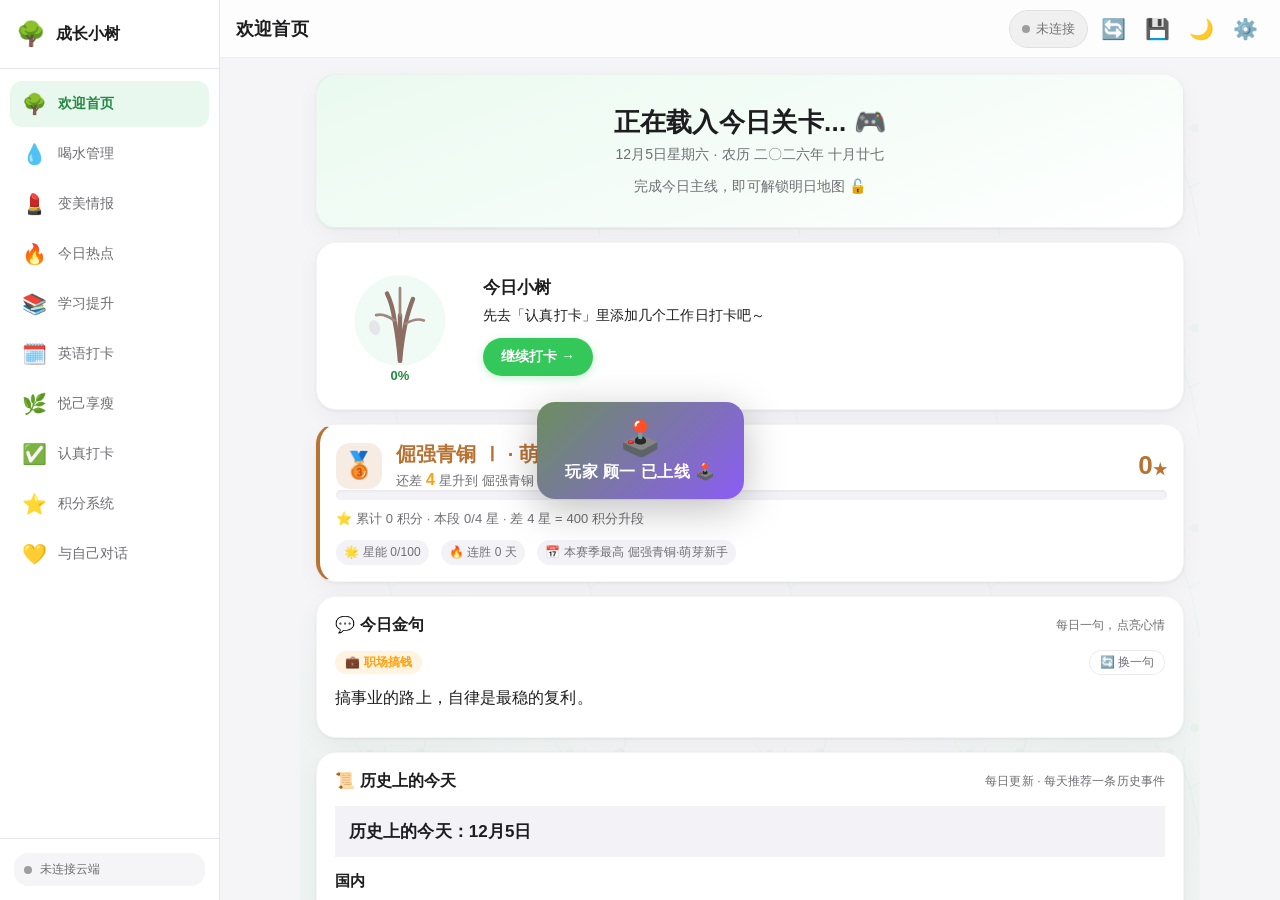
==== commit 8a21b458: "feat: 英语打卡主 Tab 精简为 4 个 + 主线任务三级子导航 v20261110f 【用户反馈】主 Tab 6 个（学习看板·主线任务·语法地图·记忆巩固·查漏补缺·荣誉战绩）太挤， 要求把" ====
--- a/index.html
+++ b/index.html
@@ -14,7 +14,7 @@
     <link rel="icon" type="image/x-icon" href="favicon.ico">
     <link rel="apple-touch-icon" href="apple-touch-icon.png">
     <title>顾一的成长小树</title>
-    <link rel="stylesheet" href="styles.20261110a.css">
+    <link rel="stylesheet" href="styles.20261110f.css">
     <!-- v20261107a：字体改用系统字体栈，去掉境外 Google Fonts 请求（慢网会阻塞后续脚本） -->
 </head>
 <body>
@@ -380,7 +380,7 @@
          两个从未使用的库（compromise / chart.js）已移除。defer 保证顺序执行且不阻塞页面解析 -->
     <script defer src="vendor/lunar.1.7.8.js"></script>
     <script defer src="vendor/supabase.2.119.0.js"></script>
-    <script defer src="app.20261110a.js"></script>
+    <script defer src="app.20261110f.js"></script>
     <script>
         // 全局错误兜底：若初始化崩溃，把错误显示在页面上，而不是白屏
         function showFatalError(msg, detail) {
--- a/styles.20261110f.css
+++ b/styles.20261110f.css
@@ -0,0 +1,5510 @@
+:root {
+    --bg: #f5f5f7;
+    --surface: #ffffff;
+    --surface-2: #f2f2f7;
+    --primary: #34c759;
+    --primary-light: #e8f8ee;
+    --primary-dark: #248a43;
+    --text: #1d1d1f;
+    --text-secondary: #6e6e73;
+    --border: #e5e5ea;
+    --accent: #ff9f0a;
+    --danger: #ff3b30;
+    --success: #34c759;
+    --accent-soft: #f3e8ff;
+    --shadow: 0 1px 3px rgba(0,0,0,0.06), 0 8px 24px rgba(0,0,0,0.04);
+    --radius: 20px;
+    --radius-sm: 14px;
+    --radius-md: 16px;
+    --progress: 0%;
+    --water: 0%;
+    --dx: 0px;
+    --dy: 0px;
+    --badge-flash-start: #c8e6c9;
+    --badge-flash-end: #e8f5e9;
+}
+
+/* ===== 暗夜模式 ===== */
+[data-theme="dark"] {
+    --bg: #000000;
+    --surface: #1c1c1e;
+    --surface-2: #2c2c2e;
+    --primary: #30d158;
+    --primary-light: #1c3326;
+    --primary-dark: #5be584;
+    --text: #f5f5f7;
+    --text-secondary: #98989d;
+    --border: #38383a;
+    --accent: #ffd60a;
+    --accent-soft: #3d2a4d;
+    --danger: #ff453a;
+    --success: #30d158;
+    --shadow: 0 1px 3px rgba(0,0,0,0.5), 0 8px 24px rgba(0,0,0,0.4);
+    --badge-flash-start: rgba(48, 209, 88, 0.35);
+    --badge-flash-end: rgba(48, 209, 88, 0.14);
+}
+
+[data-theme="dark"] body { background: var(--bg); }
+[data-theme="dark"] .modal-card,
+[data-theme="dark"] .ui-dialog { background: var(--surface); }
+[data-theme="dark"] input,
+[data-theme="dark"] select,
+[data-theme="dark"] textarea { background: var(--surface-2); color: var(--text); border-color: var(--border); }
+[data-theme="dark"] .cloud-status-badge,
+[data-theme="dark"] .icon-btn { border-color: var(--border); }
+[data-theme="dark"] ::-webkit-scrollbar-thumb { background: var(--surface-2); }
+
+
+* {
+    box-sizing: border-box;
+    -webkit-tap-highlight-color: transparent;
+}
+
+html, body {
+    margin: 0;
+    padding: 0;
+    height: 100%;
+    font-family: -apple-system, BlinkMacSystemFont, 'SF Pro Display', 'SF Pro Text', 'Noto Sans SC', 'PingFang SC', sans-serif;
+    background: var(--bg);
+    color: var(--text);
+    overflow: hidden;
+    -webkit-font-smoothing: antialiased;
+    letter-spacing: 0.1px;
+}
+
+/* 全局树主题底纹 */
+.content {
+    background-color: var(--bg);
+    background-image:
+        radial-gradient(circle at 10% 95%, rgba(52,199,89,.06) 0%, transparent 25%),
+        radial-gradient(circle at 90% 92%, rgba(52,199,89,.05) 0%, transparent 22%),
+        url("data:image/svg+xml,%3Csvg xmlns='http://www.w3.org/2000/svg' width='200' height='200' viewBox='0 0 200 200'%3E%3Cpath d='M100 180 Q95 150 90 130 Q85 110 70 100 Q60 95 55 85 M90 130 Q110 120 120 100 Q130 80 125 60 M90 130 Q80 110 85 90' fill='none' stroke='%2334c759' stroke-width='1.5' opacity='0.04' stroke-linecap='round'/%3E%3Ccircle cx='70' cy='95' r='4' fill='%2334c759' opacity='0.05'/%3E%3Ccircle cx='120' cy='95' r='5' fill='%2334c759' opacity='0.05'/%3E%3Ccircle cx='95' cy='70' r='4' fill='%2334c759' opacity='0.05'/%3E%3C/svg%3E");
+    background-repeat: repeat;
+}
+
+#app {
+    display: flex;
+    height: 100vh;
+    width: 100vw;
+}
+
+/* 侧边栏 */
+.sidebar {
+    width: 220px;
+    background: var(--surface);
+    border-right: 1px solid var(--border);
+    display: flex;
+    flex-direction: column;
+    flex-shrink: 0;
+    transition: transform 0.25s ease;
+    z-index: 100;
+}
+
+.sidebar-header {
+    padding: 20px 16px;
+    display: flex;
+    align-items: center;
+    gap: 10px;
+    border-bottom: 1px solid var(--border);
+}
+
+.logo {
+    font-size: 24px;
+}
+
+.logo-text {
+    font-weight: 700;
+    font-size: 16px;
+}
+
+.sidebar-close {
+    display: none;
+    margin-left: auto;
+    background: none;
+    border: none;
+    font-size: 18px;
+    color: var(--text-secondary);
+}
+
+.sidebar-nav {
+    flex: 1;
+    overflow-y: auto;
+    padding: 12px 10px;
+}
+
+.nav-item {
+    display: flex;
+    align-items: center;
+    gap: 10px;
+    padding: 11px 12px;
+    margin-bottom: 4px;
+    border-radius: var(--radius-sm);
+    cursor: pointer;
+    transition: all 0.15s;
+    color: var(--text-secondary);
+    font-size: 14px;
+}
+
+.nav-item:hover {
+    background: var(--surface-2);
+    color: var(--text);
+}
+
+.nav-item.active {
+    background: var(--primary-light);
+    color: var(--primary-dark);
+    font-weight: 500;
+}
+
+.nav-icon {
+    font-size: 20px;
+    width: 26px;
+    text-align: center;
+}
+
+.sidebar-footer {
+    padding: 14px;
+    border-top: 1px solid var(--border);
+}
+
+.sync-status {
+    display: flex;
+    align-items: center;
+    gap: 8px;
+    font-size: 12px;
+    color: var(--text-secondary);
+    padding: 8px 10px;
+    background: var(--bg);
+    border-radius: var(--radius-sm);
+}
+
+.sync-dot {
+    width: 8px;
+    height: 8px;
+    border-radius: 50%;
+    flex-shrink: 0;
+}
+
+.sync-dot.online {
+    background: #4caf50;
+    box-shadow: 0 0 0 3px rgba(76, 175, 80, 0.2);
+}
+
+.sync-dot.offline {
+    background: #9e9e9e;
+}
+
+.sync-dot.syncing {
+    background: #ff9800;
+    animation: pulse 1s infinite;
+}
+
+.sync-dot.pending {
+    background: #f5a623;
+    box-shadow: 0 0 0 3px rgba(245, 166, 35, 0.25);
+}
+
+@keyframes pulse {
+    0%, 100% { opacity: 1; }
+    50% { opacity: 0.4; }
+}
+
+/* 遮罩 */
+.overlay {
+    display: none;
+    position: fixed;
+    inset: 0;
+    background: rgba(0,0,0,0.35);
+    z-index: 90;
+}
+
+.overlay.show {
+    display: block;
+}
+
+/* 主内容 */
+.main {
+    flex: 1;
+    display: flex;
+    flex-direction: column;
+    min-width: 0;
+}
+
+.topbar {
+    height: 58px;
+    background: var(--surface);
+    border-bottom: 1px solid var(--border);
+    display: flex;
+    align-items: center;
+    padding: 0 16px;
+    gap: 12px;
+    flex-shrink: 0;
+}
+
+.menu-btn {
+    display: none;
+    background: none;
+    border: none;
+    font-size: 22px;
+    color: var(--text);
+    padding: 4px;
+}
+
+.page-title {
+    font-size: 18px;
+    font-weight: 700;
+    flex: 1;
+}
+
+.topbar-actions {
+    display: flex;
+    gap: 6px;
+}
+
+.icon-btn {
+    background: var(--bg);
+    border: none;
+    border-radius: 10px;
+    width: 36px;
+    height: 36px;
+    display: flex;
+    align-items: center;
+    justify-content: center;
+    font-size: 16px;
+    cursor: pointer;
+    color: var(--text);
+}
+.icon-btn.spinning { animation: spin .8s linear infinite; }
+@keyframes spin { from { transform: rotate(0deg); } to { transform: rotate(360deg); } }
+
+.icon-btn:hover {
+    background: var(--surface-2);
+}
+
+.content {
+    position: relative;
+    flex: 1;
+    overflow-y: auto;
+    padding: 16px;
+    -webkit-overflow-scrolling: touch;
+}
+
+/* 卡片 */
+.card {
+    background: var(--surface);
+    border-radius: var(--radius);
+    padding: 18px;
+    margin-bottom: 16px;
+    box-shadow: var(--shadow);
+    border: 1px solid var(--border);
+}
+
+.card-header {
+    display: flex;
+    align-items: center;
+    justify-content: space-between;
+    margin-bottom: 14px;
+}
+
+.card-title {
+    font-size: 16px;
+    font-weight: 700;
+    display: flex;
+    align-items: center;
+    gap: 8px;
+}
+
+.card-subtitle {
+    font-size: 12px;
+    color: var(--text-secondary);
+    margin-top: 4px;
+}
+
+.card-action {
+    font-size: 13px;
+    color: var(--primary);
+    background: none;
+    border: none;
+    cursor: pointer;
+    font-weight: 500;
+}
+
+/* 首页 */
+.home-hero {
+    text-align: center;
+    padding: 24px 12px;
+}
+
+.home-tag {
+    display: inline-flex;
+    align-items: center;
+    gap: 6px;
+    background: var(--surface-2);
+    padding: 6px 14px;
+    border-radius: 20px;
+    font-size: 13px;
+    color: var(--text-secondary);
+    margin-bottom: 14px;
+}
+
+.home-greeting {
+    font-size: 22px;
+    font-weight: 700;
+    margin-bottom: 6px;
+}
+
+.home-sub {
+    color: var(--text-secondary);
+    font-size: 14px;
+    margin-bottom: 20px;
+}
+
+.home-clock {
+    font-size: 48px;
+    font-weight: 700;
+    letter-spacing: 2px;
+    margin: 10px 0;
+    color: var(--text);
+}
+
+.home-date {
+    color: var(--text-secondary);
+    font-size: 14px;
+    line-height: 1.6;
+}
+
+.quote-card {
+    background: linear-gradient(135deg, #fff9e6 0%, #fff3d6 100%);
+}
+
+.quote-en {
+    color: var(--text-secondary);
+    font-size: 13px;
+    margin-top: 8px;
+    font-style: italic;
+}
+
+/* 表单元素 */
+.input-row {
+    display: flex;
+    gap: 10px;
+    margin-top: 12px;
+}
+
+.input {
+    flex: 1;
+    padding: 12px 14px;
+    border: 1px solid var(--border);
+    border-radius: var(--radius-sm);
+    background: var(--bg);
+    font-size: 14px;
+    outline: none;
+    font-family: inherit;
+    box-sizing: border-box;
+    -webkit-appearance: none;
+    appearance: none;
+}
+select.input {
+    background-image: url("data:image/svg+xml,%3Csvg xmlns='http://www.w3.org/2000/svg' width='12' height='12' viewBox='0 0 12 12'%3E%3Cpath fill='%23666' d='M6 8L1 3h10z'/%3E%3C/svg%3E");
+    background-repeat: no-repeat;
+    background-position: right 12px center;
+    padding-right: 34px;
+}
+
+.input:focus {
+    border-color: var(--primary);
+    background: var(--surface);
+}
+
+.btn {
+    padding: 10px 18px;
+    border-radius: var(--radius-sm);
+    border: none;
+    font-size: 14px;
+    cursor: pointer;
+    font-weight: 500;
+    transition: all 0.15s;
+    font-family: inherit;
+}
+
+.btn-primary {
+    background: var(--primary);
+    color: #fff;
+}
+
+.btn-primary:hover {
+    background: var(--primary-dark);
+}
+
+.btn-secondary {
+    background: var(--surface-2);
+    color: var(--text);
+}
+
+.btn-secondary:hover {
+    background: var(--border);
+}
+
+.btn-danger {
+    background: #ff4d4f;
+    color: #fff;
+}
+
+.btn-danger:hover {
+    background: #d9363e;
+}
+
+.btn-sm {
+    padding: 6px 12px;
+    font-size: 13px;
+}
+
+.btn-icon {
+    width: 44px;
+    height: 44px;
+    padding: 0;
+    display: flex;
+    align-items: center;
+    justify-content: center;
+    font-size: 20px;
+}
+
+/* 任务列表 */
+.task-list {
+    margin-top: 12px;
+}
+
+.task-item {
+    display: flex;
+    align-items: center;
+    gap: 10px;
+    padding: 12px;
+    background: var(--bg);
+    border-radius: var(--radius-sm);
+    margin-bottom: 8px;
+    transition: all 0.15s;
+}
+
+.task-item.completed .task-text {
+    text-decoration: line-through;
+    color: var(--text-secondary);
+}
+
+.task-check {
+    width: 22px;
+    height: 22px;
+    border: 2px solid var(--primary);
+    border-radius: 50%;
+    display: flex;
+    align-items: center;
+    justify-content: center;
+    cursor: pointer;
+    flex-shrink: 0;
+    color: transparent;
+    font-size: 12px;
+}
+
+.task-item.completed .task-check {
+    background: var(--primary);
+    color: #fff;
+}
+
+.task-text {
+    flex: 1;
+    font-size: 14px;
+}
+
+.task-delete {
+    background: none;
+    border: none;
+    color: var(--danger);
+    cursor: pointer;
+    font-size: 16px;
+    opacity: 0.6;
+}
+
+.task-delete:hover {
+    opacity: 1;
+}
+
+/* 历史折叠 */
+.history-group {
+    margin-bottom: 10px;
+    border-radius: var(--radius-sm);
+    overflow: hidden;
+    border: 1px solid var(--border);
+}
+
+.history-header {
+    display: flex;
+    align-items: center;
+    justify-content: space-between;
+    padding: 12px 14px;
+    background: var(--surface-2);
+    cursor: pointer;
+    font-weight: 500;
+    font-size: 14px;
+}
+
+.history-body {
+    display: none;
+    padding: 10px;
+    background: var(--surface);
+}
+
+.history-group.open .history-body {
+    display: block;
+}
+
+.history-arrow {
+    transition: transform 0.2s;
+}
+
+.history-group.open .history-arrow {
+    transform: rotate(180deg);
+}
+
+/* 喝水 */
+.water-ring {
+    width: 140px;
+    height: 140px;
+    border-radius: 50%;
+    background: conic-gradient(var(--primary) var(--progress, 0%), var(--surface-2) 0);
+    display: flex;
+    align-items: center;
+    justify-content: center;
+    margin: 0 auto 20px;
+    position: relative;
+}
+
+.water-ring::before {
+    content: '';
+    position: absolute;
+    width: 110px;
+    height: 110px;
+    border-radius: 50%;
+    background: var(--surface);
+}
+
+.water-ring-inner {
+    position: relative;
+    text-align: center;
+}
+
+.water-percent {
+    font-size: 28px;
+    font-weight: 700;
+    color: var(--primary);
+}
+
+.water-amount {
+    font-size: 12px;
+    color: var(--text-secondary);
+}
+
+.quick-actions {
+    display: grid;
+    grid-template-columns: repeat(4, 1fr);
+    gap: 10px;
+    margin-bottom: 16px;
+}
+
+.quick-btn {
+    background: var(--bg);
+    border: 1px solid var(--border);
+    border-radius: var(--radius-sm);
+    padding: 12px 4px;
+    text-align: center;
+    cursor: pointer;
+    font-size: 13px;
+}
+
+.quick-btn .emoji {
+    display: block;
+    font-size: 22px;
+    margin-bottom: 4px;
+}
+
+.quick-btn:hover {
+    background: var(--primary-light);
+    border-color: var(--primary);
+}
+
+.log-list {
+    margin-top: 12px;
+}
+
+.log-item {
+    display: flex;
+    justify-content: space-between;
+    align-items: center;
+    padding: 10px 12px;
+    background: var(--bg);
+    border-radius: var(--radius-sm);
+    margin-bottom: 6px;
+    font-size: 14px;
+}
+
+.log-delete {
+    background: none;
+    border: none;
+    color: var(--danger);
+    cursor: pointer;
+    opacity: 0.6;
+}
+
+/* 图表 */
+.chart-bar {
+    display: flex;
+    align-items: flex-end;
+    justify-content: space-between;
+    height: 100px;
+    gap: 8px;
+    padding-top: 10px;
+}
+
+.chart-col {
+    flex: 1;
+    display: flex;
+    flex-direction: column;
+    align-items: center;
+    gap: 6px;
+}
+
+.chart-bar-fill {
+    width: 100%;
+    background: var(--primary);
+    border-radius: 6px 6px 0 0;
+    min-height: 4px;
+    opacity: 0.8;
+}
+
+.chart-label {
+    font-size: 11px;
+    color: var(--text-secondary);
+}
+
+/* 运动 */
+.week-calendar {
+    display: grid;
+    grid-template-columns: repeat(7, 1fr);
+    gap: 8px;
+    margin-bottom: 16px;
+}
+
+.day-pill {
+    text-align: center;
+    padding: 10px 4px;
+    background: var(--bg);
+    border-radius: var(--radius-sm);
+    font-size: 12px;
+}
+
+.day-pill .day-name {
+    color: var(--text-secondary);
+    margin-bottom: 4px;
+}
+
+.day-pill .day-num {
+    font-weight: 700;
+}
+
+.day-pill.today {
+    background: var(--primary-light);
+    color: var(--primary-dark);
+}
+
+.day-pill.done {
+    background: var(--primary);
+    color: #fff;
+}
+
+.exercise-card {
+    background: var(--bg);
+    border-radius: var(--radius-sm);
+    padding: 14px;
+    margin-bottom: 12px;
+}
+
+.exercise-title {
+    font-weight: 700;
+    margin-bottom: 6px;
+}
+
+.exercise-meta {
+    font-size: 12px;
+    color: var(--text-secondary);
+    margin-bottom: 10px;
+}
+
+.tags {
+    display: flex;
+    gap: 6px;
+    flex-wrap: wrap;
+}
+
+.tag {
+    background: var(--primary-light);
+    color: var(--primary-dark);
+    padding: 4px 10px;
+    border-radius: 12px;
+    font-size: 12px;
+}
+
+/* 表达能力 */
+.tab-card {
+    padding: 6px;
+    margin-bottom: 14px;
+}
+.tab-card .tab-bar {
+    margin-bottom: 0;
+}
+
+.tab-bar {
+    display: flex;
+    gap: 4px;
+    padding: 5px;
+    background: var(--surface-2);
+    border-radius: 16px;
+    overflow-x: auto;
+    -webkit-overflow-scrolling: touch;
+    scrollbar-width: none;
+}
+.tab-bar::-webkit-scrollbar { display: none; }
+
+.tab-btn {
+    display: inline-flex;
+    align-items: center;
+    justify-content: center;
+    gap: 4px;
+    flex: 1 0 auto;
+    min-width: 64px;
+    padding: 9px 14px;
+    background: transparent;
+    border: none;
+    border-radius: 12px;
+    cursor: pointer;
+    font-size: 14px;
+    color: var(--text-secondary);
+    white-space: nowrap;
+    transition: all 0.2s ease;
+}
+
+.tab-btn.active {
+    background: var(--primary);
+    color: #fff;
+    box-shadow: 0 2px 8px rgba(107, 142, 94, 0.25);
+    font-weight: 600;
+}
+
+.skill-card {
+    background: var(--bg);
+    border-radius: var(--radius-sm);
+    padding: 16px;
+    margin-bottom: 12px;
+}
+
+.skill-type {
+    display: inline-block;
+    background: var(--primary-light);
+    color: var(--primary-dark);
+    padding: 3px 10px;
+    border-radius: 10px;
+    font-size: 12px;
+    margin-bottom: 8px;
+}
+
+.skill-title {
+    font-weight: 700;
+    font-size: 16px;
+    margin-bottom: 10px;
+}
+
+.skill-section {
+    margin-bottom: 10px;
+}
+
+.skill-section-title {
+    font-size: 12px;
+    color: var(--primary);
+    font-weight: 700;
+    margin-bottom: 4px;
+}
+
+.skill-example {
+    background: #fff;
+    padding: 12px;
+    border-radius: 10px;
+    border-left: 3px solid var(--primary);
+    font-size: 14px;
+    line-height: 1.6;
+}
+
+.fav-btn {
+    float: right;
+    background: none;
+    border: none;
+    font-size: 18px;
+    cursor: pointer;
+    color: var(--text-secondary);
+}
+
+.fav-btn.active {
+    color: #ff9800;
+}
+
+/* 新闻 */
+.news-list {
+    counter-reset: news;
+}
+
+.news-item {
+    display: flex;
+    gap: 12px;
+    padding: 12px 0;
+    border-bottom: 1px solid var(--border);
+    font-size: 14px;
+    line-height: 1.5;
+}
+
+.news-item:last-child {
+    border-bottom: none;
+}
+
+.news-num {
+    width: 22px;
+    height: 22px;
+    border-radius: 50%;
+    background: var(--primary-light);
+    color: var(--primary-dark);
+    display: flex;
+    align-items: center;
+    justify-content: center;
+    font-size: 12px;
+    font-weight: 700;
+    flex-shrink: 0;
+}
+
+.news-category {
+    font-size: 11px;
+    color: var(--primary);
+    margin-top: 4px;
+}
+
+/* 博客 / 书籍 */
+.blog-card, .book-card {
+    display: flex;
+    gap: 14px;
+    background: var(--bg);
+    border-radius: var(--radius-sm);
+    padding: 14px;
+    margin-bottom: 12px;
+}
+.book-num {
+    width: 28px; height: 28px; border-radius: 50%;
+    background: var(--primary-light); color: var(--primary-dark);
+    display: flex; align-items: center; justify-content: center;
+    font-size: 13px; font-weight: 700; flex-shrink: 0;
+}
+.book-info { flex: 1; }
+.book-title { font-weight: 700; margin-bottom: 4px; }
+.book-author { font-size: 12px; color: var(--primary); background: var(--primary-light); padding: 2px 8px; border-radius: 8px; display: inline-block; margin-bottom: 6px; }
+.book-desc { font-size: 13px; color: var(--text-secondary); margin-bottom: 10px; line-height: 1.4; }
+.book-review { font-size: 13px; color: var(--text); line-height: 1.5; background: var(--surface-2); padding: 10px 12px; border-radius: 10px; border-left: 3px solid var(--primary); margin-bottom: 8px; }
+.review-label { color: var(--primary-dark); font-weight: 600; }
+.review-text { display: inline; }
+.review-expand { width: 100%; margin-bottom: 12px; font-size: 13px; }
+#bookReviewBody p { margin-bottom: 12px; line-height: 1.7; color: var(--text); }
+#bookReviewBody p:last-child { margin-bottom: 0; }
+
+.blog-icon {
+    width: 48px;
+    height: 48px;
+    border-radius: 12px;
+    background: var(--surface);
+    display: flex;
+    align-items: center;
+    justify-content: center;
+    font-size: 24px;
+    flex-shrink: 0;
+}
+
+.blog-info {
+    flex: 1;
+}
+
+.blog-title {
+    font-weight: 700;
+    margin-bottom: 4px;
+}
+
+.blog-source {
+    font-size: 12px;
+    color: var(--primary);
+    background: var(--primary-light);
+    padding: 2px 8px;
+    border-radius: 8px;
+    display: inline-block;
+    margin-bottom: 6px;
+}
+
+.blog-desc {
+    font-size: 13px;
+    color: var(--text-secondary);
+    margin-bottom: 10px;
+    line-height: 1.4;
+}
+
+.blog-actions {
+    display: flex;
+    gap: 8px;
+}
+
+.blog-actions .btn {
+    padding: 6px 12px;
+    font-size: 12px;
+}
+
+/* 记账 */
+.account-summary {
+    display: grid;
+    grid-template-columns: repeat(3, 1fr);
+    gap: 10px;
+    margin-bottom: 16px;
+}
+
+.summary-box {
+    background: var(--bg);
+    border-radius: var(--radius-sm);
+    padding: 14px 8px;
+    text-align: center;
+}
+
+.summary-label {
+    font-size: 12px;
+    color: var(--text-secondary);
+    margin-bottom: 6px;
+}
+
+.summary-value {
+    font-size: 18px;
+    font-weight: 700;
+}
+
+.income { color: var(--primary); }
+.expense { color: var(--danger); }
+
+/* 备忘录 */
+.memo-textarea {
+    width: 100%;
+    min-height: 200px;
+    padding: 14px;
+    border: 1px solid var(--border);
+    border-radius: var(--radius-sm);
+    background: var(--bg);
+    font-size: 14px;
+    line-height: 1.6;
+    resize: vertical;
+    font-family: inherit;
+}
+
+.memo-textarea:focus {
+    outline: none;
+    border-color: var(--primary);
+    background: var(--surface);
+}
+
+/* 设置弹窗 */
+.modal {
+    display: none;
+    position: fixed;
+    inset: 0;
+    background: rgba(0,0,0,0.4);
+    z-index: 200;
+    align-items: center;
+    justify-content: center;
+    padding: 16px;
+}
+
+.modal.show {
+    display: flex;
+}
+
+.modal-card {
+    background: var(--surface);
+    border-radius: var(--radius);
+    width: 100%;
+    max-width: 420px;
+    max-height: 90vh;
+    overflow: hidden;
+    display: flex;
+    flex-direction: column;
+    box-shadow: 0 20px 50px rgba(0,0,0,0.15);
+}
+
+.modal-header {
+    padding: 18px;
+    border-bottom: 1px solid var(--border);
+    display: flex;
+    align-items: center;
+    justify-content: space-between;
+}
+
+.modal-header h3 {
+    margin: 0;
+    font-size: 18px;
+}
+
+.modal-close {
+    background: none;
+    border: none;
+    font-size: 18px;
+    color: var(--text-secondary);
+    cursor: pointer;
+}
+
+.modal-body {
+    padding: 18px;
+    overflow-y: auto;
+}
+
+.form-group {
+    margin-bottom: 16px;
+}
+
+.form-group label {
+    display: block;
+    font-size: 13px;
+    font-weight: 500;
+    margin-bottom: 6px;
+    color: var(--text-secondary);
+}
+
+.form-group input {
+    width: 100%;
+    padding: 12px 14px;
+    border: 1px solid var(--border);
+    border-radius: var(--radius-sm);
+    background: var(--bg);
+    font-size: 14px;
+    font-family: inherit;
+}
+
+.form-group input:focus {
+    outline: none;
+    border-color: var(--primary);
+    background: var(--surface);
+}
+
+.field-hint {
+    font-size: 11px;
+    color: var(--text-secondary);
+    margin-top: 5px;
+    line-height: 1.4;
+}
+
+.form-tip {
+    font-size: 12px;
+    color: var(--text-secondary);
+    line-height: 1.5;
+    padding: 12px;
+    background: var(--bg);
+    border-radius: var(--radius-sm);
+}
+
+.modal-footer {
+    padding: 14px 18px;
+    border-top: 1px solid var(--border);
+    display: flex;
+    justify-content: flex-end;
+    gap: 10px;
+}
+
+/* Toast */
+.toast {
+    position: fixed;
+    bottom: 24px;
+    left: 50%;
+    transform: translateX(-50%) translateY(100px);
+    background: var(--text);
+    color: #fff;
+    padding: 12px 20px;
+    border-radius: 24px;
+    font-size: 14px;
+    z-index: 300;
+    opacity: 0;
+    transition: all 0.3s;
+    pointer-events: none;
+}
+
+.toast.show {
+    transform: translateX(-50%) translateY(0);
+    opacity: 1;
+}
+
+/* 通用确认/输入弹窗（替代 window.confirm/prompt） */
+.ui-modal {
+    display: none;
+    position: fixed;
+    inset: 0;
+    z-index: 2000;
+    background: rgba(0,0,0,.45);
+    align-items: center;
+    justify-content: center;
+    padding: 20px;
+}
+.ui-modal-card {
+    width: 100%;
+    max-width: 340px;
+    background: var(--surface);
+    border-radius: var(--radius);
+    padding: 20px;
+    box-shadow: 0 12px 40px rgba(0,0,0,.25);
+    animation: uiModalIn .18s ease;
+}
+@keyframes uiModalIn { from { transform: scale(.94); opacity: 0; } to { transform: scale(1); opacity: 1; } }
+.ui-modal-title { font-size: 16px; font-weight: 700; color: var(--text); margin-bottom: 8px; }
+.ui-modal-msg { font-size: 14px; color: var(--text-secondary); line-height: 1.6; margin-bottom: 14px; white-space: pre-line; }
+.ui-modal-input { width: 100%; margin-bottom: 14px; }
+.ui-modal-actions { display: flex; gap: 10px; justify-content: flex-end; }
+.ui-modal-actions .btn { flex: 1; }
+
+/* 空状态 */
+.empty-state {
+    text-align: center;
+    padding: 30px 20px;
+    color: var(--text-secondary);
+    font-size: 14px;
+}
+
+.empty-state .emoji {
+    font-size: 40px;
+    margin-bottom: 10px;
+    display: block;
+}
+
+/* 打卡项 */
+.checkin-item {
+    display: flex;
+    align-items: center;
+    justify-content: space-between;
+    padding: 14px;
+    background: var(--bg);
+    border-radius: var(--radius-sm);
+    margin-bottom: 10px;
+    transition: all 0.15s;
+}
+
+.checkin-item.done {
+    background: var(--primary-light);
+}
+
+.checkin-info {
+    display: flex;
+    align-items: center;
+    gap: 12px;
+    flex: 1;
+}
+
+.checkin-num {
+    width: 28px;
+    height: 28px;
+    border-radius: 50%;
+    background: var(--surface);
+    border: 2px solid var(--primary);
+    color: var(--primary);
+    display: flex;
+    align-items: center;
+    justify-content: center;
+    font-size: 13px;
+    font-weight: 700;
+    flex-shrink: 0;
+}
+
+.checkin-item.done .checkin-num {
+    background: var(--primary);
+    color: #fff;
+}
+
+.checkin-name {
+    font-size: 14px;
+    font-weight: 500;
+    margin-bottom: 4px;
+}
+
+.checkin-points {
+    font-size: 12px;
+    color: var(--accent);
+    font-weight: 700;
+}
+
+.checkin-input-row {
+    align-items: stretch;
+}
+
+/* 新增打卡项：自定义板块下拉（替代原生 select，解决手机 WebView 下拉不弹问题） */
+.checkin-module-select {
+    position: relative;
+    flex: 1 1 110px;
+    min-width: 96px;
+    display: flex;
+    align-items: center;
+    justify-content: space-between;
+    gap: 6px;
+    padding: 12px 14px;
+    border: 1px solid var(--border);
+    border-radius: var(--radius-sm);
+    background: var(--bg);
+    font-size: 14px;
+    cursor: pointer;
+    user-select: none;
+    -webkit-tap-highlight-color: transparent;
+    box-sizing: border-box;
+}
+.checkin-module-select:active { border-color: var(--primary); }
+.checkin-module-label { overflow: hidden; text-overflow: ellipsis; white-space: nowrap; }
+.checkin-module-arrow { flex: 0 0 auto; color: var(--text-secondary); font-size: 12px; }
+.checkin-module-menu {
+    position: absolute;
+    top: calc(100% + 6px);
+    left: 0;
+    right: 0;
+    z-index: 30;
+    background: var(--surface);
+    border: 1px solid var(--border);
+    border-radius: var(--radius-sm);
+    box-shadow: 0 8px 24px rgba(0,0,0,.12);
+    padding: 6px;
+    max-height: 240px;
+    overflow-y: auto;
+}
+.checkin-module-item {
+    padding: 10px 12px;
+    border-radius: 8px;
+    font-size: 14px;
+    cursor: pointer;
+}
+.checkin-module-item:active { background: var(--surface-2); }
+.checkin-module-item.active { background: var(--primary); color: #fff; font-weight: 600; }
+
+.checkin-input-name {
+    flex: 1 1 0;
+    min-width: 0;
+}
+
+.checkin-input-points {
+    flex: 0 0 80px;
+    min-width: 0;
+}
+
+.checkin-input-btn {
+    flex: 0 0 auto;
+}
+
+/* 积分系统 */
+.points-summary {
+    display: grid;
+    grid-template-columns: repeat(4, 1fr);
+    gap: 10px;
+}
+
+.calendar {
+    display: grid;
+    grid-template-columns: repeat(7, 1fr);
+    gap: 6px;
+    text-align: center;
+}
+
+.calendar-header {
+    font-size: 12px;
+    color: var(--text-secondary);
+    padding: 8px 0;
+    font-weight: 500;
+}
+
+.calendar-day {
+    aspect-ratio: 1;
+    display: flex;
+    flex-direction: column;
+    align-items: center;
+    justify-content: center;
+    background: var(--bg);
+    border-radius: 10px;
+    font-size: 13px;
+    position: relative;
+    padding: 4px;
+}
+
+.calendar-day.empty {
+    background: transparent;
+}
+
+.calendar-day.today {
+    border: 2px solid var(--primary);
+    font-weight: 700;
+}
+
+.calendar-day.checked {
+    background: var(--primary-light);
+    color: var(--primary-dark);
+}
+
+.calendar-dot {
+    width: 5px;
+    height: 5px;
+    border-radius: 50%;
+    background: var(--primary);
+    position: absolute;
+    bottom: 4px;
+}
+
+.wish-card {
+    display: flex;
+    align-items: center;
+    justify-content: space-between;
+    gap: 12px;
+    padding: 14px;
+    background: var(--bg);
+    border-radius: var(--radius-sm);
+    margin-bottom: 10px;
+}
+
+.wish-card.exchanged {
+    opacity: 0.7;
+}
+
+.wish-image {
+    width: 56px;
+    height: 56px;
+    border-radius: 12px;
+    background: var(--surface);
+    display: flex;
+    align-items: center;
+    justify-content: center;
+    overflow: hidden;
+    flex-shrink: 0;
+}
+
+.wish-image img {
+    width: 100%;
+    height: 100%;
+    object-fit: cover;
+}
+
+.wish-title {
+    font-size: 15px;
+    font-weight: 700;
+    margin-bottom: 4px;
+}
+
+/* 首页积分统计 mini */
+.points-mini .points-summary {
+    grid-template-columns: repeat(4, 1fr);
+}
+
+/* 减重模块 */
+.weight-grid {
+    display: grid;
+    grid-template-columns: repeat(2, 1fr);
+    gap: 12px;
+    margin-bottom: 16px;
+}
+
+.weight-box {
+    background: var(--bg);
+    border-radius: var(--radius-sm);
+    padding: 16px;
+    text-align: center;
+}
+
+.weight-label {
+    font-size: 13px;
+    color: var(--text-secondary);
+    margin-bottom: 6px;
+}
+
+.weight-num {
+    font-size: 28px;
+    font-weight: 700;
+    color: var(--text);
+    margin-bottom: 4px;
+}
+
+.weight-num small {
+    font-size: 14px;
+    margin-left: 2px;
+}
+
+.weight-num.primary {
+    color: var(--primary);
+}
+
+.weight-hint {
+    font-size: 12px;
+    color: var(--text-secondary);
+}
+
+.progress-card {
+    background: var(--bg);
+    border-radius: var(--radius-sm);
+    padding: 18px;
+    margin-top: 14px;
+}
+
+.progress-title {
+    font-size: 15px;
+    font-weight: 700;
+    margin-bottom: 12px;
+    color: var(--primary-dark);
+}
+
+.progress-bar {
+    height: 14px;
+    background: var(--surface);
+    border-radius: 7px;
+    overflow: hidden;
+    margin-bottom: 10px;
+    box-shadow: inset 0 1px 3px rgba(0,0,0,0.06);
+}
+
+.progress-fill {
+    height: 100%;
+    background: linear-gradient(90deg, var(--primary), #8fb382);
+    border-radius: 7px;
+    transition: width 0.4s ease;
+    box-shadow: 0 0 8px rgba(107, 142, 35, 0.28);
+}
+
+.progress-meta {
+    font-size: 13px;
+    color: var(--text-secondary);
+}
+
+.guidance-card {
+    background: linear-gradient(135deg, #fff9e6 0%, #fff3d6 100%);
+}
+
+.guidance-text {
+    font-size: 14px;
+    line-height: 1.7;
+    padding-left: 14px;
+    border-left: 3px solid var(--accent);
+    color: var(--text);
+}
+
+/* 围度 */
+.measure-grid {
+    display: grid;
+    grid-template-columns: repeat(2, 1fr);
+    gap: 12px;
+}
+
+.measure-grid .form-group {
+    margin-bottom: 0;
+}
+
+/* 围度进度对比 */
+.measure-summary {
+    display: flex;
+    flex-direction: column;
+    gap: 2px;
+}
+.ms-head, .ms-row {
+    display: grid;
+    grid-template-columns: 1.6fr 0.9fr 0.9fr 0.9fr 2fr;
+    align-items: center;
+    gap: 6px;
+    padding: 8px 4px;
+    font-size: 13px;
+}
+.ms-head {
+    color: var(--text-secondary);
+    font-weight: 600;
+    border-bottom: 1px solid var(--border);
+}
+.ms-row {
+    border-bottom: 1px dashed var(--border);
+}
+.ms-row:last-child { border-bottom: none; }
+.ms-label { font-weight: 500; }
+.ms-cur { font-weight: 700; color: var(--primary-dark); }
+.ms-tgt { color: var(--text-secondary); }
+.ms-diff.down { color: var(--success); font-weight: 700; }
+.ms-diff.up { color: var(--danger); font-weight: 700; }
+.ms-bar {
+    height: 8px;
+    background: var(--primary-light);
+    border-radius: 6px;
+    overflow: hidden;
+}
+.ms-fill {
+    height: 100%;
+    background: linear-gradient(90deg, var(--primary), var(--accent));
+    border-radius: 6px;
+    transition: width .4s ease;
+}
+
+.tip-box {
+    font-size: 13px;
+    color: var(--text-secondary);
+    line-height: 1.6;
+    background: var(--primary-light);
+    padding: 12px;
+    border-radius: var(--radius-sm);
+}
+
+/* 喝水 */
+.water-card {
+    overflow: hidden;
+}
+
+.water-main {
+    display: flex;
+    align-items: center;
+    justify-content: space-between;
+    margin-bottom: 18px;
+}
+
+.water-info-left {
+    flex: 1;
+}
+
+.water-total {
+    font-size: 48px;
+    font-weight: 700;
+    line-height: 1;
+}
+
+.water-total small {
+    font-size: 16px;
+    margin-left: 4px;
+    color: var(--text-secondary);
+}
+
+.water-sub {
+    font-size: 14px;
+    color: var(--text-secondary);
+    margin: 6px 0 14px;
+}
+
+.water-goal-row {
+    display: flex; align-items: baseline; gap: 8px; flex-wrap: wrap;
+}
+
+.water-goal {
+    font-size: 24px;
+    font-weight: 700;
+    color: var(--text);
+}
+
+.water-goal small {
+    font-size: 13px;
+    margin-left: 2px;
+}
+
+.water-goal-label {
+    font-size: 12px;
+    color: var(--text-secondary);
+    font-weight: 400;
+}
+
+.water-tip {
+    text-align: center;
+    color: var(--text-secondary);
+    font-size: 13px;
+    margin-top: 12px;
+    background: var(--bg);
+    padding: 10px;
+    border-radius: var(--radius-sm);
+}
+.water-tip.success {
+    background: var(--primary-light);
+    color: var(--primary-dark);
+    font-weight: 600;
+}
+.water-mode-bar {
+    display: flex;
+    gap: 10px;
+    margin: 14px 0 8px;
+}
+.water-select { margin-right: 10px; width: 18px; height: 18px; accent-color: var(--primary); }
+.log-item.select-mode { cursor: pointer; }
+
+.water-glass {
+    width: 110px;
+    height: 140px;
+    border: 3px solid var(--border);
+    border-radius: 14px 14px 22px 22px;
+    position: relative;
+    overflow: hidden;
+    background: var(--surface);
+    flex-shrink: 0;
+    margin-left: 14px;
+}
+
+.water-glass::before {
+    content: '';
+    position: absolute;
+    left: 0;
+    right: 0;
+    bottom: 0;
+    height: var(--water, 0%);
+    background: linear-gradient(180deg, #a8d8ea 0%, #6bb9d6 100%);
+    transition: height 0.4s ease;
+}
+
+.water-glass-inner {
+    position: relative;
+    z-index: 2;
+    width: 100%;
+    height: 100%;
+    display: flex;
+    align-items: center;
+    justify-content: center;
+    font-size: 20px;
+    font-weight: 700;
+    color: var(--text);
+}
+
+.water-actions {
+    display: flex;
+    gap: 10px;
+    justify-content: center;
+    margin-bottom: 16px;
+    flex-wrap: wrap;
+}
+
+.water-btn {
+    display: flex;
+    flex-direction: column;
+    align-items: center;
+    gap: 6px;
+    padding: 12px 10px;
+    min-width: 64px;
+    background: var(--bg);
+    border: 1px solid var(--border);
+    border-radius: var(--radius-sm);
+    cursor: pointer;
+    font-size: 12px;
+    color: var(--text);
+}
+
+.water-btn.primary {
+    background: var(--primary);
+    color: #fff;
+    border-color: var(--primary);
+}
+
+.water-btn span {
+    font-size: 20px;
+}
+
+.water-tips-row {
+    display: grid;
+    grid-template-columns: repeat(3, 1fr);
+    gap: 10px;
+}
+
+.water-tip {
+    background: var(--bg);
+    border-radius: var(--radius-sm);
+    padding: 12px;
+    text-align: center;
+}
+
+.water-tip-title {
+    font-size: 14px;
+    font-weight: 700;
+    margin-bottom: 4px;
+}
+
+.water-tip-desc {
+    font-size: 12px;
+    color: var(--text-secondary);
+}
+
+/* 打卡日历紧凑 */
+.calendar-card {
+    padding: 14px;
+}
+
+.calendar-compact {
+    gap: 4px;
+}
+
+.calendar-compact .calendar-header {
+    font-size: 11px;
+    padding: 4px 0;
+}
+
+.calendar-compact .calendar-day {
+    aspect-ratio: auto !important;
+    min-height: 40px;
+    padding: 4px 2px;
+    font-size: 12px;
+    display: flex;
+    flex-direction: column;
+    align-items: center;
+    justify-content: center;
+    gap: 2px;
+}
+
+.cal-num {
+    line-height: 1;
+}
+
+.cal-hearts {
+    font-size: 10px;
+    line-height: 1;
+    letter-spacing: -1px;
+}
+
+.calendar-legend {
+    font-size: 12px;
+    color: var(--text-secondary);
+    text-align: center;
+    margin-top: 8px;
+}
+
+/* 心愿分组 */
+.wish-group {
+    margin-bottom: 14px;
+}
+
+.wish-group-title {
+    font-size: 13px;
+    color: var(--text-secondary);
+    margin-bottom: 8px;
+    padding-left: 6px;
+    border-left: 3px solid var(--primary);
+}
+
+/* 十分钟精读 */
+.deep-read-intro {
+    font-size: 13px;
+    color: var(--text-secondary);
+    margin-bottom: 10px;
+}
+
+.deep-read-text {
+    font-size: 14px;
+    line-height: 1.8;
+    color: var(--text);
+    max-height: 140px;
+    overflow: hidden;
+    position: relative;
+}
+
+.deep-read-text::after {
+    content: '';
+    position: absolute;
+    bottom: 0;
+    left: 0;
+    right: 0;
+    height: 40px;
+    background: linear-gradient(transparent, var(--surface));
+}
+
+.deep-read-text.expanded {
+    max-height: none;
+}
+
+.deep-read-text.expanded::after {
+    display: none;
+}
+
+/* 热榜 */
+.hot-tabs {
+    display: flex;
+    gap: 8px;
+    flex-wrap: wrap;
+    margin-bottom: 12px;
+}
+
+.hot-tab {
+    padding: 6px 12px;
+    border-radius: 16px;
+    border: 1px solid var(--border);
+    background: var(--bg);
+    font-size: 13px;
+    cursor: pointer;
+    color: var(--text-secondary);
+}
+
+.hot-tab.active {
+    background: var(--primary);
+    color: #fff;
+    border-color: var(--primary);
+}
+
+.hot-update {
+    font-size: 12px;
+    color: var(--text-secondary);
+    margin-bottom: 10px;
+}
+
+.shenlun-result {
+    background: var(--bg);
+    border-radius: var(--radius-sm);
+    padding: 14px;
+    font-size: 14px;
+    line-height: 1.8;
+    white-space: pre-wrap;
+}
+
+.shenlun-result pre {
+    white-space: pre-wrap;
+    margin: 0;
+    font-family: inherit;
+}
+
+.shenlun-item {
+    background: var(--bg);
+    border-radius: var(--radius-sm);
+    padding: 14px;
+    margin-bottom: 10px;
+}
+
+.shenlun-title {
+    font-weight: 700;
+    margin-bottom: 8px;
+}
+
+.shenlun-body {
+    font-size: 13px;
+    color: var(--text-secondary);
+    line-height: 1.7;
+}
+
+.status-bar {
+    display: flex;
+    gap: 16px;
+    margin-bottom: 14px;
+    padding: 8px 12px;
+    background: var(--surface);
+    border: 1px solid var(--border);
+    border-radius: var(--radius);
+    font-size: 13px;
+}
+
+.status-item {
+    display: flex;
+    align-items: center;
+    gap: 6px;
+    color: var(--text-secondary);
+}
+
+.status-dot {
+    width: 8px;
+    height: 8px;
+    border-radius: 50%;
+    flex-shrink: 0;
+}
+
+.status-dot.on {
+    background: #4caf50;
+    box-shadow: 0 0 0 3px rgba(76, 175, 80, 0.2);
+}
+
+.status-dot.off {
+    background: #9e9e9e;
+}
+
+.status-badge {
+    display: inline-flex;
+    align-items: center;
+    padding: 3px 10px;
+    border-radius: 999px;
+    font-size: 12px;
+    background: var(--bg);
+    color: var(--text-secondary);
+    border: 1px solid var(--border);
+}
+
+.status-badge.connected {
+    background: rgba(76, 175, 80, 0.12);
+    color: #2e7d32;
+    border-color: rgba(76, 175, 80, 0.3);
+}
+
+.status-badge.error {
+    background: rgba(199, 107, 107, 0.12);
+    color: var(--danger);
+    border-color: rgba(199, 107, 107, 0.3);
+}
+
+.cloud-status-badge {
+    display: inline-flex;
+    align-items: center;
+    gap: 6px;
+    padding: 5px 12px;
+    border-radius: 999px;
+    font-size: 13px;
+    background: #e8f5e9;
+    color: #2e7d32;
+    border: 1px solid #c8e6c9;
+    white-space: nowrap;
+    transition: background .2s ease, box-shadow .2s ease;
+}
+.cloud-status-badge.just-synced {
+    animation: badgeFlash .8s ease;
+}
+@keyframes badgeFlash {
+    0% { background: var(--badge-flash-start); box-shadow: 0 0 0 4px rgba(76, 175, 80, 0.25); }
+    100% { background: var(--badge-flash-end); box-shadow: none; }
+}
+
+.cloud-status-dot {
+    width: 8px;
+    height: 8px;
+    border-radius: 50%;
+    flex-shrink: 0;
+}
+
+.cloud-status-dot.online {
+    background: #4caf50;
+    box-shadow: 0 0 0 3px rgba(76, 175, 80, 0.2);
+}
+
+.cloud-status-dot.offline {
+    background: #9e9e9e;
+}
+
+.cloud-status-dot.syncing {
+    background: #1e88e5;
+    animation: pulse 1s infinite;
+}
+
+.cloud-status-dot.error {
+    background: #e53935;
+    box-shadow: 0 0 0 3px rgba(229, 57, 53, 0.2);
+}
+
+.cloud-status-dot.pending {
+    background: #f5a623;
+    box-shadow: 0 0 0 3px rgba(245, 166, 35, 0.25);
+}
+
+.sync-dot.error {
+    background: #e53935;
+    box-shadow: 0 0 0 3px rgba(229, 57, 53, 0.2);
+}
+
+/* 顶部徽章按状态配色 */
+.cloud-status-badge.offline {
+    background: #f0f0f0;
+    color: #757575;
+    border-color: #e0e0e0;
+}
+
+.cloud-status-badge.syncing {
+    background: #e3f2fd;
+    color: #1565c0;
+    border-color: #bbdefb;
+}
+
+.cloud-status-badge.error {
+    background: #fdecea;
+    color: #c62828;
+    border-color: #f5c6c6;
+}
+
+.cloud-status-badge.pending {
+    background: #fff4e0;
+    color: #b26a00;
+    border-color: #f5d28a;
+}
+
+/* 设置面板状态点配色 */
+.status-dot-inline.syncing {
+    background: #1e88e5;
+    box-shadow: 0 0 0 2px rgba(30, 136, 229, 0.2);
+}
+
+.status-dot-inline.error {
+    background: #e53935;
+    box-shadow: 0 0 0 2px rgba(229, 57, 53, 0.2);
+}
+
+/* 建表 SQL 引导 */
+.sql-help {
+    border: 1px dashed var(--accent);
+    border-radius: var(--radius-sm);
+    padding: 10px 12px;
+    margin-bottom: 8px;
+    background: var(--surface);
+}
+
+.sql-help summary {
+    cursor: pointer;
+    font-size: 13px;
+    font-weight: 600;
+    color: var(--primary-dark);
+}
+
+.sql-tip {
+    font-size: 12px;
+    color: var(--text-secondary);
+    line-height: 1.6;
+    margin: 8px 0;
+}
+
+.sql-code {
+    background: #2b2b2b;
+    color: #e6e6e6;
+    padding: 12px;
+    border-radius: 10px;
+    font-size: 12px;
+    line-height: 1.6;
+    overflow-x: auto;
+    white-space: pre;
+    font-family: 'SFMono-Regular', Consolas, monospace;
+}
+
+.connection-status-row {
+    display: flex;
+    align-items: center;
+    justify-content: space-between;
+    padding: 10px 12px;
+    background: var(--bg);
+    border-radius: var(--radius-sm);
+    margin-bottom: 12px;
+    border: 1px solid var(--border);
+}
+
+.connection-label {
+    font-size: 14px;
+    font-weight: 500;
+    color: var(--text);
+}
+
+.settings-section {
+    border: 1px solid var(--border);
+    border-radius: var(--radius);
+    padding: 14px;
+    margin-bottom: 16px;
+    background: var(--bg);
+}
+
+.settings-section.settings-danger {
+    border-color: #ffccc7;
+    background: #fff2f0;
+}
+
+.settings-section-title {
+    font-size: 15px;
+    font-weight: 700;
+    color: var(--text);
+    margin-bottom: 12px;
+}
+
+.cloud-settings-status {
+    padding: 12px;
+    background: var(--surface);
+    border: 1px solid var(--border);
+    border-radius: var(--radius-sm);
+    margin-bottom: 14px;
+}
+
+.cloud-settings-status.connected {
+    background: #e8f5e9;
+    border-color: #c8e6c9;
+}
+
+.cloud-status-line {
+    display: flex;
+    align-items: center;
+    gap: 8px;
+    font-size: 13px;
+    color: var(--text-secondary);
+    margin-bottom: 6px;
+}
+
+.cloud-status-line:last-child {
+    margin-bottom: 0;
+}
+
+.cloud-status-line .status-label {
+    color: var(--text);
+    font-weight: 500;
+    flex-shrink: 0;
+}
+
+.status-dot-inline {
+    display: inline-block;
+    width: 8px;
+    height: 8px;
+    border-radius: 50%;
+    margin-right: 4px;
+}
+
+.status-dot-inline.online {
+    background: #4caf50;
+    box-shadow: 0 0 0 2px rgba(76, 175, 80, 0.2);
+}
+
+.status-dot-inline.offline {
+    background: #9e9e9e;
+}
+
+/* ===== 积分系统 / 首页新组件 ===== */
+
+/* 首页已打卡天数 */
+.home-checked {
+    margin-top: 12px;
+    font-size: 15px;
+    color: var(--text);
+}
+.home-checked strong {
+    font-size: 22px;
+    color: var(--primary);
+}
+
+.double-banner {
+    margin-top: 12px;
+    padding: 10px 14px;
+    border-radius: var(--radius-sm);
+    background: var(--surface-2);
+    font-size: 13px;
+    color: var(--text-secondary);
+}
+.double-banner.on {
+    background: linear-gradient(135deg, #fff3d6, #ffd9a0);
+    color: #b26a00;
+    font-weight: 700;
+}
+
+/* 等级头衔卡片 */
+/* 分类打卡区块 */
+.cat-block .card-header {
+    margin-bottom: 8px;
+}
+.tier-row {
+    display: flex;
+    gap: 6px;
+    flex-wrap: wrap;
+    align-items: center;
+}
+.tier-btn {
+    background: var(--bg);
+    border: 1px solid var(--border);
+    border-radius: 10px;
+    padding: 6px 10px;
+    font-size: 12px;
+    cursor: pointer;
+    color: var(--text-secondary);
+    text-align: center;
+    line-height: 1.3;
+    transition: all 0.15s;
+}
+.tier-btn small {
+    display: block;
+    font-weight: 700;
+    color: var(--primary);
+}
+.tier-btn:hover {
+    background: var(--primary-light);
+    border-color: var(--primary);
+}
+.tier-btn.active {
+    background: var(--primary);
+    color: #fff;
+    border-color: var(--primary);
+}
+.tier-btn.active small {
+    color: #fff;
+}
+
+/* 今日积分流水 */
+.ledger-row {
+    display: flex;
+    justify-content: space-between;
+    align-items: center;
+    padding: 9px 4px;
+    border-bottom: 1px dashed var(--border);
+    font-size: 14px;
+}
+.ledger-row:last-child { border-bottom: none; }
+.ledger-reason { color: var(--text); }
+.ledger-pts { font-weight: 700; }
+.ledger-pts.plus { color: var(--success); }
+.ledger-pts.minus { color: var(--danger); }
+
+/* 习惯成就墙 */
+.achv-row {
+    display: grid;
+    grid-template-columns: 1fr auto auto;
+    gap: 10px;
+    align-items: center;
+    padding: 10px 4px;
+    border-bottom: 1px dashed var(--border);
+    font-size: 14px;
+}
+.achv-row:last-child { border-bottom: none; }
+.achv-name { font-weight: 500; }
+.achv-best { color: var(--text-secondary); font-size: 13px; }
+.achv-badges { font-size: 18px; letter-spacing: 2px; }
+
+/* 补打卡 */
+.makeup-card { background: var(--surface); }
+.makeup-tip {
+    font-size: 13px;
+    color: var(--text-secondary);
+    line-height: 1.6;
+    margin-bottom: 12px;
+    background: var(--primary-light);
+    padding: 10px 12px;
+    border-radius: var(--radius-sm);
+}
+.makeup-tip strong { color: var(--accent); }
+
+/* 心愿进度条 */
+.wish-progress {
+    height: 8px;
+    background: var(--surface-2);
+    border-radius: 6px;
+    overflow: hidden;
+    margin-top: 6px;
+}
+.wish-progress-fill {
+    height: 100%;
+    background: linear-gradient(90deg, var(--primary), var(--accent));
+    border-radius: 6px;
+    transition: width 0.4s ease;
+}
+.wish-progress-fill.reached {
+    background: linear-gradient(90deg, #5b9a6f, #2e7d32);
+}
+
+/* 打卡飘字动画 */
+.float-points {
+    position: fixed;
+    left: 50%;
+    top: 38%;
+    transform: translateX(-50%);
+    background: var(--primary);
+    color: #fff;
+    padding: 10px 20px;
+    border-radius: 999px;
+    font-size: 18px;
+    font-weight: 700;
+    z-index: 400;
+    pointer-events: none;
+    box-shadow: 0 6px 20px rgba(107,142,94,0.4);
+    animation: floatUp 1.5s ease forwards;
+    max-width: 86vw;
+    text-align: center;
+    line-height: 1.35;
+}
+@keyframes floatUp {
+    0% { opacity: 0; transform: translateX(-50%) translateY(10px) scale(0.8); }
+    20% { opacity: 1; transform: translateX(-50%) translateY(0) scale(1); }
+    100% { opacity: 0; transform: translateX(-50%) translateY(-80px) scale(1); }
+}
+
+/* 玩家上线提示 */
+.player-online {
+    position: fixed; inset: 0; display: flex; align-items: center; justify-content: center;
+    z-index: 500; opacity: 0; visibility: hidden; pointer-events: none;
+    transition: opacity .25s ease;
+}
+.player-online.show { opacity: 1; visibility: visible; pointer-events: auto; }
+.player-online-card {
+    background: linear-gradient(135deg, #6b8e5e, #8b5cf6);
+    color: #fff; padding: 16px 28px; border-radius: 18px; text-align: center;
+    box-shadow: 0 10px 40px rgba(0,0,0,.25); animation: popIn .4s cubic-bezier(.2,.9,.3,1.2);
+}
+.player-online-icon { font-size: 34px; margin-bottom: 4px; }
+.player-online-text { font-size: 16px; font-weight: 700; letter-spacing: .5px; }
+
+/* 成就徽章弹窗（如：明日已解锁） */
+.achievement-badge {
+    position: fixed; inset: 0; display: flex; align-items: center; justify-content: center;
+    z-index: 520; opacity: 0; visibility: hidden; pointer-events: none;
+    transition: opacity .3s ease;
+}
+.achievement-badge.show { opacity: 1; visibility: visible; pointer-events: auto; }
+.achievement-badge-card {
+    position: relative; background: var(--surface); border-radius: 24px; padding: 30px 40px;
+    text-align: center; box-shadow: 0 20px 60px rgba(0,0,0,.3); border: 2px solid var(--primary-light);
+    animation: badgePop .5s cubic-bezier(.2,.9,.3,1.2); overflow: hidden; max-width: 86vw;
+}
+.achievement-badge-glow {
+    position: absolute; inset: -40%; background: radial-gradient(circle, rgba(139,92,246,.35), transparent 60%);
+    animation: spin 6s linear infinite; pointer-events: none;
+}
+.achievement-badge-emoji { font-size: 56px; position: relative; z-index: 1; animation: popIn .6s ease; }
+.achievement-badge-title { font-size: 22px; font-weight: 800; color: var(--primary-dark); margin-top: 8px; position: relative; z-index: 1; }
+.achievement-badge-sub { font-size: 15px; color: var(--text-secondary); margin-top: 2px; position: relative; z-index: 1; }
+
+@keyframes popIn {
+    0% { transform: scale(.6); opacity: 0; }
+    100% { transform: scale(1); opacity: 1; }
+}
+@keyframes badgePop {
+    0% { transform: scale(.5) rotate(-8deg); opacity: 0; }
+    60% { transform: scale(1.08) rotate(2deg); }
+    100% { transform: scale(1) rotate(0); opacity: 1; }
+}
+/* 兑换烟花 */
+.firework-particle {
+    position: fixed;
+    width: 9px;
+    height: 9px;
+    border-radius: 50%;
+    z-index: 401;
+    pointer-events: none;
+    animation: fireworkBurst 1s ease-out forwards;
+}
+@keyframes fireworkBurst {
+    0% { opacity: 1; transform: translate(0,0) scale(1); }
+    100% { opacity: 0; transform: translate(var(--dx), var(--dy)) scale(0.3); }
+}
+
+/* ===== 可折叠二级板块（手风琴） ===== */
+.accordion {
+    overflow: hidden;
+}
+.accordion-header {
+    display: flex;
+    align-items: center;
+    justify-content: space-between;
+    cursor: pointer;
+    user-select: none;
+    padding: 4px 0;
+}
+.accordion-title {
+    font-size: 16px;
+    font-weight: 700;
+    color: var(--text);
+}
+.accordion-right {
+    display: flex;
+    align-items: center;
+    gap: 10px;
+}
+.accordion-badge {
+    font-size: 12px;
+    font-weight: 700;
+    color: var(--primary);
+    background: var(--primary-light);
+    border-radius: 999px;
+    padding: 2px 10px;
+}
+.accordion-chevron {
+    font-size: 14px;
+    color: var(--text-secondary);
+}
+.accordion-body {
+    padding-top: 12px;
+    margin-top: 12px;
+    border-top: 1px solid var(--border);
+}
+.accordion.collapsed .accordion-body {
+    display: none;
+}
+.accordion-hint {
+    font-size: 12px;
+    color: var(--text-secondary);
+    margin-bottom: 12px;
+}
+
+/* 首页/积分页顶部核心信息更紧凑 */
+.points-mini .card-header {
+    margin-bottom: 12px;
+}
+
+/* 首页概览：今日打卡快速进度 */
+.quick-checkin {
+    display: flex;
+    flex-direction: column;
+    gap: 10px;
+}
+.quick-checkin-row {
+    display: flex;
+    align-items: center;
+    justify-content: space-between;
+    gap: 12px;
+    padding: 10px 12px;
+    background: var(--bg);
+    border-radius: var(--radius-sm);
+    cursor: pointer;
+    transition: background 0.15s;
+}
+.quick-checkin-row:hover {
+    background: var(--surface-2);
+}
+.quick-checkin-left {
+    display: flex;
+    align-items: center;
+    gap: 8px;
+    font-size: 14px;
+    font-weight: 500;
+    color: var(--text);
+}
+.quick-checkin-icon {
+    font-size: 16px;
+}
+.quick-checkin-right {
+    display: flex;
+    align-items: center;
+    gap: 10px;
+    flex: 1;
+    justify-content: flex-end;
+}
+.quick-progress {
+    width: 80px;
+    height: 7px;
+    background: var(--surface-2);
+    border-radius: 6px;
+    overflow: hidden;
+}
+.quick-progress-fill {
+    height: 100%;
+    background: linear-gradient(90deg, var(--primary), var(--accent));
+    border-radius: 6px;
+    transition: width 0.3s ease;
+}
+.quick-checkin-count {
+    font-size: 12px;
+    color: var(--text-secondary);
+    min-width: 36px;
+    text-align: right;
+}
+
+/* 响应式 */
+@media (max-width: 768px) {
+    .sidebar {
+        position: fixed;
+        left: 0;
+        top: 0;
+        bottom: 0;
+        transform: translateX(-100%);
+        width: 260px;
+        box-shadow: 4px 0 20px rgba(0,0,0,0.1);
+    }
+
+    .sidebar.open {
+        transform: translateX(0);
+    }
+
+    .sidebar-close {
+        display: block;
+    }
+
+    .menu-btn {
+        display: block;
+    }
+
+    .content {
+        padding: 12px;
+    }
+
+    .card {
+        padding: 14px;
+    }
+
+    /* 中屏也把小树改为垂直，避免左右挤压 */
+    .home-tree { flex-direction: column; align-items: center; text-align: center; gap: 14px; }
+    .home-tree-left { width: 120px; height: 120px; }
+    .tree-svg { width: 120px; height: 120px; }
+    .home-tree-right { width: 100%; }
+
+    .checkin-item {
+        padding: 12px;
+        gap: 8px;
+    }
+
+    .checkin-item .btn {
+        padding: 8px 12px;
+        font-size: 13px;
+    }
+
+    .checkin-input-row {
+        flex-wrap: wrap;
+    }
+
+    .checkin-input-name {
+        flex: 1 1 100%;
+    }
+
+    .checkin-input-points {
+        flex: 1 1 0;
+    }
+
+    .checkin-input-btn {
+        flex: 1 1 0;
+    }
+
+    .home-clock {
+        font-size: 38px;
+    }
+
+    .quick-actions {
+        grid-template-columns: repeat(2, 1fr);
+    }
+
+    .week-calendar {
+        gap: 4px;
+    }
+
+    .day-pill {
+        padding: 8px 2px;
+        font-size: 11px;
+    }
+
+    .account-summary {
+        grid-template-columns: 1fr;
+    }
+
+    .blog-card {
+        flex-direction: column;
+        gap: 10px;
+    }
+
+    .points-mini .points-summary,
+    .points-summary {
+        grid-template-columns: repeat(2, 1fr);
+    }
+
+    .weight-grid {
+        grid-template-columns: 1fr;
+    }
+
+    .measure-grid {
+        grid-template-columns: 1fr;
+    }
+
+    .water-main {
+        flex-direction: column;
+        align-items: flex-start;
+    }
+
+    .water-glass {
+        margin: 14px auto 0;
+    }
+
+    .water-tips-row {
+        grid-template-columns: 1fr;
+    }
+
+    .calendar-compact .calendar-day {
+        min-height: 34px;
+        font-size: 11px;
+    }
+
+    .cal-hearts {
+        font-size: 9px;
+    }
+
+    .wish-card {
+        flex-direction: column;
+        align-items: flex-start;
+    }
+
+    /* 排位卡手机端优化：避免段位名换行错位、星数下移 */
+    .rank-hero-top { align-items: flex-start; gap: 10px; }
+    .rank-hero-name { font-size: 17px; line-height: 1.35; word-break: keep-all; }
+    .rank-hero-sub { font-size: 12px; }
+    .rank-badge { width: 40px; height: 40px; font-size: 22px; border-radius: 12px; }
+    .rank-stars-num { font-size: 22px; align-self: flex-start; }
+    .rank-stars-num span { font-size: 12px; }
+    .rank-progress-meta { font-size: 12px; }
+    .rank-hero-meta { gap: 6px; }
+    .rank-hero-meta span { font-size: 11px; padding: 3px 7px; }
+
+    .rank-big-head { align-items: flex-start; gap: 10px; }
+    .rank-big-name { font-size: 19px; line-height: 1.35; word-break: keep-all; }
+    .rank-big-name span { font-size: 13px; }
+    .rank-badge-lg { width: 50px; height: 50px; font-size: 28px; border-radius: 15px; }
+    .rank-big-stars { font-size: 26px; align-self: flex-start; }
+    .rank-big-stars small { font-size: 13px; }
+    .rank-big-sub { font-size: 12px; }
+    .rank-big-meta { gap: 6px; }
+    .rank-big-meta span { font-size: 11px; padding: 4px 8px; }
+
+    /* 通用星数显示对齐 */
+    .rank-stars-num { white-space: nowrap; }
+    .rank-big-stars { white-space: nowrap; }
+
+}
+
+@media (min-width: 769px) {
+    .content {
+        max-width: 900px;
+        margin: 0 auto;
+        width: 100%;
+    }
+}
+
+/* ===== 增强：撤销提示 / 引导 / 坚持激励 / 便捷 ===== */
+.toast-undo {
+    margin-left: 10px;
+    background: var(--surface);
+    color: var(--primary-dark);
+    border: none;
+    border-radius: 20px;
+    padding: 4px 12px;
+    font-size: 13px;
+    font-weight: 700;
+    cursor: pointer;
+}
+.toast-undo:hover { background: var(--primary-light); }
+
+/* 新手引导 */
+.onboard-card { max-width: 520px; max-height: 90vh; overflow-y: auto; }
+.onboard-hero { font-size: 22px; font-weight: 800; color: var(--primary-dark); text-align: center; }
+.onboard-sub { font-size: 14px; color: var(--text-secondary); text-align: center; margin: 8px 0 18px; line-height: 1.6; }
+.onboard-step { margin-bottom: 18px; }
+.onboard-q { font-size: 14px; font-weight: 600; margin-bottom: 10px; }
+.onboard-habits { display: flex; flex-wrap: wrap; gap: 8px; }
+.habit-chip {
+    display: inline-flex; align-items: center; gap: 6px;
+    background: var(--surface-2);
+    border: 1px solid var(--border);
+    border-radius: 20px;
+    padding: 7px 12px;
+    font-size: 13px;
+    cursor: pointer;
+    user-select: none;
+    transition: all .15s ease;
+}
+.habit-chip input { accent-color: var(--primary); width: 15px; height: 15px; }
+.habit-chip:has(input:checked) { background: var(--primary-light); border-color: var(--primary); color: var(--primary-dark); font-weight: 600; }
+.onboard-tip { font-size: 13px; color: var(--text-secondary); background: var(--primary-light); border-radius: var(--radius-sm); padding: 12px; line-height: 1.5; margin-bottom: 14px; }
+
+/* 欢迎回来横幅 */
+.welcome-back {
+    background: linear-gradient(135deg, var(--primary-light), #fdf3e3);
+    border: 1px solid var(--border);
+    border-radius: var(--radius);
+    padding: 14px 16px;
+    font-size: 14px;
+    line-height: 1.6;
+    color: var(--text);
+}
+.welcome-back strong { color: var(--primary-dark); }
+
+/* 连续天数卡片 */
+.streak-card { display: flex; justify-content: space-around; text-align: center; padding: 18px 10px; }
+.streak-item { flex: 1; }
+.streak-num { font-size: 26px; font-weight: 800; color: var(--primary); }
+.streak-label { font-size: 12px; color: var(--text-secondary); margin-top: 2px; }
+
+/* 今日待打卡 */
+.todo-card .card-header { margin-bottom: 6px; }
+.todo-item {
+    display: flex; align-items: center; gap: 10px;
+    padding: 12px 10px;
+    border-bottom: 1px dashed var(--border);
+    cursor: pointer;
+    border-radius: 10px;
+    transition: background .15s ease;
+}
+.todo-item:last-child { border-bottom: none; }
+.todo-item:hover { background: var(--surface-2); }
+.todo-name { flex: 1; font-size: 14px; font-weight: 500; }
+.todo-cat { font-size: 11px; color: var(--text-secondary); background: var(--surface-2); padding: 2px 8px; border-radius: 10px; }
+.todo-go { font-size: 13px; color: var(--primary); font-weight: 700; }
+.todo-card.done-all { text-align: center; color: var(--success); font-weight: 600; padding: 20px; }
+
+/* 打卡项改名按钮 */
+.task-edit {
+    border: none; background: transparent; color: var(--text-secondary);
+    font-size: 15px; cursor: pointer; padding: 6px 8px; border-radius: 6px;
+    line-height: 1; flex-shrink: 0;
+}
+.task-edit:hover { background: var(--surface-2); color: var(--primary-dark); }
+
+/* 设置-备份 */
+.backup-row { display: flex; gap: 10px; flex-wrap: wrap; }
+.backup-row .btn { flex: 1; min-width: 130px; }
+
+/* ===== 首页简洁三行 ===== */
+.home-days-card { text-align: center; padding: 20px 16px; }
+.home-days-card .home-checked { font-size: 18px; margin-bottom: 10px; }
+.home-days-card .home-checked strong { font-size: 28px; color: var(--primary); }
+.home-days-card .double-banner { margin-top: 0; }
+
+/* 打卡板块：子 tab */
+.sub-tab-card { padding: 10px; }
+.sub-tab-card .tab-btn { padding: 8px 16px; font-size: 13px; }
+
+/* 打卡项行 */
+.checkin-item-row {
+    display: flex; align-items: flex-start; gap: 12px;
+    padding: 16px 14px; border-bottom: 1px dashed var(--border);
+}
+.checkin-item-row:last-child { border-bottom: none; }
+.checkin-item-row.done { background: var(--primary-light); border-radius: 10px; }
+.checkin-checkbox {
+    width: 34px; height: 34px; border-radius: 50%;
+    border: 3px solid var(--primary); display: flex; align-items: center; justify-content: center;
+    cursor: pointer; flex-shrink: 0; transition: all .15s ease;
+    background: var(--surface); box-shadow: 0 2px 6px rgba(107, 142, 35, 0.18);
+}
+.checkin-checkbox:hover { transform: scale(1.06); box-shadow: 0 3px 10px rgba(107, 142, 35, 0.28); }
+.checkin-checkbox.checked { background: var(--primary); border-color: var(--primary); color: #fff; font-size: 18px; font-weight: 700; }
+.checkin-checkbox span { pointer-events: none; }
+
+.checkin-mode-bar { display: flex; gap: 8px; flex-wrap: wrap; margin-bottom: 14px; padding: 0 2px; }
+.checkin-mode-bar .btn { font-size: 12px; padding: 6px 10px; }
+.checkin-select { width: 20px; height: 20px; flex-shrink: 0; accent-color: var(--primary); cursor: pointer; }
+.checkin-item-row.select-mode { gap: 10px; }
+
+/* 板块管理 */
+.category-manage-list { display: flex; flex-direction: column; gap: 8px; }
+.category-manage-row { display: flex; align-items: center; justify-content: space-between; gap: 12px; padding: 12px 14px; background: var(--bg); border-radius: var(--radius-sm); }
+.category-manage-name { display: flex; align-items: center; gap: 10px; flex: 1; min-width: 0; }
+.category-name-input { flex: 1; min-width: 0; padding: 8px 10px; font-size: 14px; }
+.category-count { font-size: 12px; color: var(--text-secondary); white-space: nowrap; }
+.category-manage-actions { display: flex; gap: 6px; flex-shrink: 0; }
+.category-manage-actions .btn { font-size: 12px; padding: 5px 10px; }
+.new-cat-mode .input { min-width: 0; }
+
+.checkin-row-info { flex: 1; min-width: 0; display: flex; flex-direction: column; gap: 6px; }
+.checkin-row-name { font-size: 15px; font-weight: 500; line-height: 1.55; word-break: break-word; }
+.checkin-row-meta { display: flex; gap: 8px; flex-wrap: wrap; align-items: center; }
+.cat-tag { font-size: 11px; background: var(--surface-2); color: var(--text-secondary); padding: 2px 8px; border-radius: 10px; }
+.pts-tag { font-size: 11px; background: var(--primary-light); color: var(--primary-dark); padding: 2px 8px; border-radius: 10px; font-weight: 600; }
+.streak-tag { font-size: 11px; background: #fff0e6; color: #d46b08; padding: 2px 8px; border-radius: 10px; }
+.diff-tag { font-size: 11px; background: var(--accent-soft, #f3e8ff); color: var(--accent, #8b5cf6); padding: 3px 9px; border-radius: 10px; font-weight: 600; white-space: normal; line-height: 1.3; max-width: 150px; }
+
+/* 习惯打星（🌸） */
+.checkin-stars { display: flex; gap: 2px; margin-top: 6px; }
+.cstar { font-size: 15px; line-height: 1; cursor: pointer; filter: grayscale(1); opacity: .35; transition: transform .12s ease, opacity .12s ease, filter .12s ease; user-select: none; }
+.cstar.on { filter: grayscale(0); opacity: 1; }
+.cstar:active { transform: scale(1.25); }
+.checkin-stars:hover .cstar { opacity: .55; filter: grayscale(.3); }
+.checkin-stars .cstar.on:hover ~ .cstar { opacity: .35; filter: grayscale(1); }
+
+.stars-pick-row { display: flex; align-items: center; gap: 10px; margin-top: 12px; padding-top: 12px; border-top: 1px dashed var(--border); }
+.stars-pick-label { font-size: 12px; color: var(--text-secondary); }
+.stars-pick { display: flex; gap: 4px; }
+.stars-pick .cstar { font-size: 20px; opacity: .35; filter: grayscale(1); }
+.stars-pick .cstar.on { opacity: 1; filter: grayscale(0); }
+.flower-grade-info { font-size: 12px; font-weight: 600; color: var(--accent, #8b5cf6); }
+.flower-guide-tip { font-size: 11px; color: var(--text-secondary); margin-top: 8px; line-height: 1.5; }
+
+/* 编辑打卡项弹窗内的难度星级（可点击选择） */
+.edit-stars-pick { margin-top: 4px; }
+.edit-stars-pick .cstar { font-size: 28px; opacity: .35; filter: grayscale(1); cursor: pointer; transition: transform .12s ease, opacity .12s ease, filter .12s ease; }
+.edit-stars-pick .cstar.on { opacity: 1; filter: grayscale(0); }
+.edit-stars-pick .cstar:hover { transform: scale(1.18); }
+.edit-stars-pick .cstar:active { transform: scale(1.3); }
+
+/* 日报日期选择 */
+.date-picker-row { display: flex; gap: 8px; margin-bottom: 16px; align-items: center; }
+.date-picker-row .btn { padding: 6px 10px; font-size: 12px; }
+.date-picker-row .input { flex: 1; text-align: center; }
+
+/* 周报 */
+.week-header { display: flex; align-items: center; gap: 10px; margin-bottom: 10px; padding: 0; }
+.week-header .week-spacer.name { width: 84px; flex-shrink: 0; }
+.week-header .week-spacer.streak { width: 45px; flex-shrink: 0; }
+.week-days-wrap { flex: 1; display: grid; grid-template-columns: repeat(7, 1fr); gap: 4px; }
+.week-head { font-size: 12px; color: var(--text-secondary); text-align: center; }
+.week-head .week-dom { font-size: 16px; font-weight: 700; color: var(--text); }
+.week-row { display: flex; align-items: center; gap: 10px; padding: 8px 0; border-bottom: 1px dashed var(--border); }
+.week-row:last-child { border-bottom: none; }
+.week-name { width: 84px; font-size: 12px; white-space: nowrap; overflow: hidden; text-overflow: ellipsis; flex-shrink: 0; }
+.week-cells { flex: 1; display: grid; grid-template-columns: repeat(7, 1fr); gap: 4px; }
+.week-cell { aspect-ratio: 1; display: flex; align-items: center; justify-content: center; border-radius: 8px; background: var(--surface-2); color: var(--text-secondary); font-size: 13px; cursor: pointer; max-width: 38px; max-height: 38px; margin: 0 auto; width: 100%; border: 2px solid transparent; transition: all .15s ease; }
+.week-cell:hover { border-color: var(--primary); }
+.week-cell.done { background: var(--primary); color: #fff; font-weight: 700; border-color: var(--primary); box-shadow: 0 2px 6px rgba(107, 142, 35, 0.25); font-size: 15px; }
+.week-streak { width: 45px; text-align: right; font-size: 12px; color: var(--text-secondary); }
+
+/* 历史分组 */
+.history-date-group { margin-bottom: 14px; }
+.history-date-header { display: flex; justify-content: space-between; font-size: 14px; font-weight: 700; margin-bottom: 6px; }
+.history-date-items { display: flex; flex-wrap: wrap; gap: 6px; }
+.history-tag { font-size: 12px; background: var(--surface-2); color: var(--text); padding: 4px 10px; border-radius: 12px; }
+
+/* 规则与回收站 */
+.rule-body { display: grid; gap: 12px; }
+.rule-item { display: flex; gap: 12px; align-items: flex-start; }
+.rule-icon { font-size: 22px; width: 32px; text-align: center; }
+.rule-item strong { font-size: 14px; }
+.rule-item p { font-size: 13px; color: var(--text-secondary); margin: 2px 0 0; line-height: 1.5; }
+.bin-row { display: flex; justify-content: space-between; align-items: center; padding: 12px 0; border-bottom: 1px dashed var(--border); }
+.bin-row:last-child { border-bottom: none; }
+
+/* 板块折叠 */
+.cat-block-header { cursor: pointer; user-select: none; }
+.cat-block-header .card-title { margin: 0; }
+.fold-toggle { font-size: 12px; padding: 4px 10px; }
+.fold-toggle.folded { background: var(--primary-light); color: var(--primary-dark); }
+.rule-card { margin-bottom: 14px; }
+.rule-card .card-header { border-bottom: 1px solid var(--border); }
+
+/* 其他打卡项按花朵分组 */
+.other-star-group { margin-top: 12px; }
+.other-star-group .card-header { justify-content: space-between; min-height: 48px; }
+.other-star-group .card-title { color: var(--text); font-weight: 700; }
+
+/* 花朵定级标准：横向卡片排列 */
+.flower-levels-grid { display: flex; gap: 10px; flex-wrap: wrap; }
+.flower-level-card {
+    flex: 1 1 calc(20% - 8px);
+    min-width: 110px;
+    background: var(--bg);
+    border-radius: var(--radius-sm);
+    padding: 12px 10px;
+    text-align: center;
+}
+.flower-level-stars {
+    font-size: 18px;
+    line-height: 1.2;
+    margin-bottom: 6px;
+    letter-spacing: -1px;
+    white-space: nowrap;
+}
+.flower-level-name { font-weight: 700; font-size: 13px; color: var(--text); }
+.flower-level-score { font-size: 12px; color: var(--accent); font-weight: 600; margin-top: 2px; }
+.flower-level-slogan { font-size: 12px; color: var(--primary-dark); font-weight: 600; margin: 4px 0; }
+.flower-level-desc { font-size: 11px; color: var(--text-secondary); line-height: 1.4; }
+
+/* 板块视图新增打卡 */
+.checkin-input-row { display: flex; gap: 8px; flex-wrap: wrap; }
+.checkin-input-row .input { flex: 1; min-width: 100px; }
+.checkin-input-row select { min-width: 80px; }
+
+/* 迷你喝水 */
+.mini-water { background: var(--surface-2); border-radius: var(--radius-sm); padding: 12px; margin-bottom: 12px; }
+.mini-water-head { display: flex; justify-content: space-between; font-size: 13px; margin-bottom: 8px; }
+.water-actions-mini { display: flex; gap: 8px; margin-top: 10px; flex-wrap: wrap; }
+.water-actions-mini .water-btn { flex: 1; min-width: 70px; font-size: 12px; padding: 6px; }
+
+/* ==================== 苹果风整体梳理 ==================== */
+.card {
+    background: var(--surface);
+    border: 1px solid rgba(0,0,0,0.04);
+    border-radius: var(--radius);
+    box-shadow: var(--shadow);
+    padding: 18px;
+    margin-bottom: 14px;
+}
+.card-header {
+    display: flex; align-items: center; justify-content: space-between;
+    margin-bottom: 14px; gap: 10px;
+}
+.card-title { font-size: 16px; font-weight: 600; color: var(--text); }
+
+/* 按钮：胶囊形，柔和 */
+.btn {
+    border: none; border-radius: 980px; font-size: 14px; font-weight: 600;
+    padding: 10px 18px; cursor: pointer; transition: all .15s ease; font-family: inherit;
+}
+.btn-primary { background: var(--primary); color: #fff; box-shadow: 0 2px 8px rgba(52,199,89,.28); }
+.btn-primary:hover { background: var(--primary-dark); }
+.btn-secondary { background: var(--surface-2); color: var(--text); }
+.btn-secondary:hover { background: #e6e6eb; }
+.btn:disabled { opacity: .45; cursor: not-allowed; box-shadow: none; }
+
+/* 分段控件（横向 tab）：iOS 风格 */
+.tab-bar, .tab-card {
+    background: var(--surface-2);
+    border-radius: 980px;
+    padding: 4px;
+    display: flex; gap: 2px; overflow-x: auto; margin-bottom: 14px;
+}
+.tab-btn {
+    display: inline-flex;
+    align-items: center;
+    justify-content: center;
+    gap: 4px;
+    flex: 1; white-space: nowrap; border: none; background: transparent;
+    border-radius: 980px; padding: 9px 14px; font-size: 14px; font-weight: 600;
+    color: var(--text-secondary); cursor: pointer; font-family: inherit; transition: all .15s ease;
+}
+.tab-btn.active {
+    background: var(--surface); color: var(--primary-dark);
+    box-shadow: 0 1px 3px rgba(0,0,0,.12);
+}
+.sub-tab-card { padding: 4px; }
+
+/* 输入框 */
+.input {
+    width: 100%; border: 1px solid var(--border); background: var(--surface);
+    border-radius: 12px; padding: 11px 14px; font-size: 15px; color: var(--text); font-family: inherit;
+    transition: border-color .15s ease;
+}
+.input:focus { outline: none; border-color: var(--primary); box-shadow: 0 0 0 3px var(--primary-light); }
+.form-group { margin-bottom: 14px; }
+.form-group label { display: block; font-size: 13px; color: var(--text-secondary); margin-bottom: 6px; font-weight: 500; }
+
+/* 侧边栏 / 顶栏：干净留白 + 毛玻璃 */
+.sidebar { background: var(--surface); border-right: 1px solid var(--border); }
+.nav-item { border-radius: 12px; font-weight: 500; }
+.nav-item.active { background: var(--primary-light); color: var(--primary-dark); font-weight: 600; }
+.topbar {
+    background: rgba(255,255,255,.8); backdrop-filter: saturate(180%) blur(20px);
+    -webkit-backdrop-filter: saturate(180%) blur(20px);
+    border-bottom: 1px solid rgba(0,0,0,.06);
+}
+.page-title { font-weight: 700; font-size: 18px; letter-spacing: .2px; }
+.icon-btn {
+    border: none; background: transparent; font-size: 20px; width: 38px; height: 38px;
+    border-radius: 50%; cursor: pointer; transition: background .15s ease;
+}
+.icon-btn:hover { background: var(--surface-2); }
+
+/* 弹窗：更圆润 */
+.modal-card {
+    background: var(--surface); border-radius: 22px; box-shadow: 0 20px 60px rgba(0,0,0,.25);
+    max-width: 480px; width: 92%; border: 1px solid rgba(0,0,0,.05);
+}
+.modal-header { padding: 18px 20px 0; }
+.modal-header h3 { font-weight: 700; font-size: 18px; }
+.modal-body { padding: 16px 20px; max-height: 72vh; overflow-y: auto; }
+.modal-footer { padding: 14px 20px 20px; display: flex; gap: 10px; justify-content: flex-end; }
+
+/* Toast：iOS 深底胶囊 */
+.toast {
+    background: rgba(0,0,0,.82); color: #fff; border-radius: 14px; font-size: 14px;
+    padding: 12px 18px; backdrop-filter: blur(10px); box-shadow: 0 8px 24px rgba(0,0,0,.3);
+}
+
+/* 进度条 */
+.progress-bar { background: var(--surface-2); border-radius: 980px; height: 10px; overflow: hidden; }
+.progress-fill { background: var(--primary); height: 100%; border-radius: 980px; transition: width .4s ease; }
+
+/* ===== 首页：苹果风「今日」 ===== */
+.apple-hero, .home-hero {
+    text-align: center; padding: 30px 20px; background: linear-gradient(160deg, #eafaf0, #ffffff);
+}
+.hero-greet { font-size: 26px; font-weight: 700; letter-spacing: .3px; }
+.hero-date { font-size: 14px; color: var(--text-secondary); margin-top: 6px; }
+.hero-line { font-size: 14px; color: var(--text-secondary); margin-top: 12px; line-height: 1.5; }
+
+.home-stats { display: grid; grid-template-columns: repeat(2, 1fr); gap: 12px; margin-bottom: 14px; }
+.stat-card { text-align: center; padding: 18px 10px; }
+.stat-icon { font-size: 22px; margin-bottom: 4px; }
+.stat-value { font-size: 30px; font-weight: 700; color: var(--text); line-height: 1.1; }
+.stat-unit { font-size: 13px; font-weight: 600; color: var(--text-secondary); margin-left: 2px; }
+.stat-label { font-size: 12px; color: var(--text-secondary); margin-top: 4px; }
+
+.home-tree { display: flex; align-items: center; gap: 18px; }
+.home-tree-left { position: relative; width: 130px; height: 130px; flex-shrink: 0; display: flex; align-items: center; justify-content: center; }
+.tree-svg { width: 130px; height: 130px; }
+.tree-glow { fill: var(--primary-light); opacity: .6; }
+.tree-trunk { fill: none; stroke: #8d6e63; stroke-width: 4; stroke-linecap: round; }
+.tree-branch { fill: none; stroke: #a1887f; stroke-width: 2.5; stroke-linecap: round; }
+.tree-leaf { fill: #e5e5ea; transition: fill .4s ease, transform .4s ease; }
+.tree-leaf.filled { fill: var(--primary); }
+.tree-pct { position: absolute; bottom: 6px; left: 50%; transform: translateX(-50%); font-size: 13px; font-weight: 700; color: var(--primary-dark); background: rgba(255,255,255,.8); padding: 2px 8px; border-radius: 10px; }
+.home-tree-right { flex: 1; }
+.home-tree-title { font-size: 17px; font-weight: 700; margin-bottom: 6px; }
+.home-tree-msg { font-size: 14px; color: var(--text); line-height: 1.5; }
+.home-tree-sub { font-size: 12px; color: var(--text-secondary); margin-top: 6px; }
+.apple-cta { margin-top: 12px; }
+
+/* 暗夜模式：首页特殊卡片/小树适配 */
+[data-theme="dark"] .apple-hero,
+[data-theme="dark"] .home-hero { background: linear-gradient(160deg, #1a3c28, #0d1f16); }
+[data-theme="dark"] .tree-glow { fill: var(--primary-light); opacity: .25; }
+[data-theme="dark"] .tree-trunk { stroke: #6d5a50; }
+[data-theme="dark"] .tree-branch { stroke: #7d6a60; }
+[data-theme="dark"] .tree-leaf { fill: var(--surface-2); }
+[data-theme="dark"] .tree-leaf.filled { fill: var(--primary); }
+[data-theme="dark"] .tree-pct { color: var(--primary); background: rgba(0,0,0,.5); }
+
+.home-quick { display: grid; grid-template-columns: repeat(4, 1fr); gap: 10px; }
+.quick-btn {
+    background: var(--surface); border: 1px solid rgba(0,0,0,.04); border-radius: 16px;
+    box-shadow: var(--shadow); padding: 16px 6px; display: flex; flex-direction: column;
+    align-items: center; gap: 8px; cursor: pointer; font-family: inherit; transition: transform .12s ease, box-shadow .12s ease;
+}
+.quick-btn:hover { transform: translateY(-2px); box-shadow: 0 6px 18px rgba(0,0,0,.08); }
+.quick-btn:active { transform: scale(.97); }
+[data-theme="dark"] .quick-btn { border-color: var(--border); }
+[data-theme="dark"] .quick-btn:hover { box-shadow: 0 6px 18px rgba(0,0,0,.35); }
+.quick-icon { font-size: 26px; }
+.quick-label { font-size: 13px; font-weight: 600; color: var(--text); }
+
+/* 双击 toast 撤销按钮（保持） */
+.toast-undo { margin-left: 10px; background: rgba(255,255,255,.18); color: #fff; border: none; border-radius: 20px; padding: 4px 12px; font-size: 13px; font-weight: 700; cursor: pointer; }
+
+@media (max-width: 480px) {
+    .home-stats { grid-template-columns: repeat(2, 1fr); }
+    .home-quick { grid-template-columns: repeat(2, 1fr); }
+    .hero-greet { font-size: 20px; }
+    .rank-hero-name { font-size: 15px; }
+    .rank-big-name { font-size: 16px; }
+
+    /* 顶部栏：标题截断、图标不溢出 */
+    .topbar { gap: 8px; padding: 0 12px; height: 54px; }
+    .page-title { font-size: 16px; min-width: 0; overflow: hidden; text-overflow: ellipsis; white-space: nowrap; }
+    .topbar-actions { gap: 4px; }
+    .icon-btn { width: 32px; height: 32px; font-size: 14px; }
+    .cloud-status-badge {
+        padding: 4px 8px;
+        font-size: 11px;
+        gap: 4px;
+        max-width: 110px;
+        overflow: hidden;
+        text-overflow: ellipsis;
+    }
+    .cloud-status-dot { width: 6px; height: 6px; }
+
+    /* 首页小树：小屏垂直排列 */
+    .home-tree { flex-direction: column; align-items: center; text-align: center; gap: 14px; }
+    .home-tree-left { width: 110px; height: 110px; }
+    .tree-svg { width: 110px; height: 110px; }
+    .home-tree-right { width: 100%; }
+    .home-tree-title { font-size: 16px; }
+    .home-tree-msg { font-size: 13px; }
+
+    /* 输入行：小屏垂直堆叠 */
+    .input-row { flex-wrap: wrap; }
+    .input-row .input { flex: 1 1 100%; min-width: 0; }
+    .input-row .btn { flex: 1 1 auto; }
+    .checkin-input-row { gap: 8px; }
+    .checkin-input-row .checkin-module-select { flex: 1 1 100%; }
+    .checkin-input-row.new-cat-mode { flex-wrap: wrap; }
+    .checkin-input-row.new-cat-mode .checkin-module-select,
+    .checkin-input-row.new-cat-mode input,
+    .checkin-input-row.new-cat-mode .btn { flex: 1 1 100%; }
+
+    /* 日期选择器 */
+    .date-picker-row { flex-wrap: wrap; }
+    .date-picker-row .input { order: -1; flex: 1 1 100%; }
+    .date-picker-row .btn { flex: 1; }
+
+    /* 打卡项：小屏信息堆叠 */
+    .checkin-item-row { align-items: flex-start; gap: 10px; padding: 14px 10px; }
+    .checkin-row-info { min-width: 0; }
+    .checkin-row-name { font-size: 14px; word-break: break-word; }
+    .checkin-row-meta { gap: 6px; }
+    .checkin-checkbox { width: 30px; height: 30px; }
+    .sort-btns { flex-direction: row; }
+
+    /* 积分摘要：2x2 */
+    .points-summary { grid-template-columns: repeat(2, 1fr); gap: 8px; }
+    .summary-box { padding: 12px 6px; }
+    .summary-value { font-size: 16px; }
+
+    /* 花朵定级：小屏两列 */
+    .flower-levels-grid { gap: 8px; }
+    .flower-level-card { flex: 1 1 calc(50% - 4px); min-width: 0; padding: 12px 8px; font-size: 12px; }
+    .flower-level-stars { font-size: 13px; }
+    .flower-level-name { font-size: 13px; }
+    .flower-level-score { font-size: 11px; }
+    .flower-level-slogan { font-size: 12px; }
+    .flower-level-desc { display: none; } /* 小屏隐藏描述，仅保留核心 */
+
+    /* 金句卡片 */
+    .quote-head { flex-direction: column; align-items: flex-start; gap: 8px; }
+
+    /* 板块管理 */
+    .category-manage-row { flex-direction: column; align-items: stretch; gap: 8px; }
+    .category-manage-name { width: 100%; }
+    .category-manage-actions { justify-content: flex-end; }
+
+    /* 心愿卡片 */
+    .wish-card { gap: 10px; }
+    .wish-image { width: 48px; height: 48px; }
+    .wish-title { font-size: 14px; }
+
+    /* 喝水按钮 */
+    .water-actions { gap: 8px; }
+    .water-btn { min-width: 56px; padding: 10px 6px; font-size: 11px; }
+    .water-btn span { font-size: 18px; }
+
+    /* 热榜 Tab */
+    .hot-tabs { gap: 6px; }
+    .hot-tab { padding: 5px 10px; font-size: 12px; }
+
+    /* 新闻列表文字截断 */
+    .news-item { gap: 8px; }
+    .news-item > div:last-child { min-width: 0; }
+    .news-item > div:last-child > div:first-child { word-break: break-word; }
+
+    /* 历史列表 */
+    .history-list-item { gap: 8px; }
+    .history-text { font-size: 13px; word-break: break-word; }
+
+    /* 管理列表 */
+    .manage-row { padding: 12px; gap: 10px; }
+    .manage-name { font-size: 14px; }
+    .manage-tags { gap: 6px; }
+
+    /* Tab 栏横向滚动 */
+    .tab-bar { gap: 4px; }
+    .tab-btn { padding: 10px 12px; font-size: 13px; min-width: 56px; }
+
+    /* 卡片内边距再收紧 */
+    .card { padding: 14px; }
+}
+
+/* 打卡管理（统一删除 / 批量改积分） */
+.manage-bar { display: flex; gap: 12px; align-items: center; flex-wrap: wrap; margin-bottom: 18px; }
+.manage-filter-bar { display: flex; gap: 12px; align-items: center; flex-wrap: wrap; margin-bottom: 14px; }
+.manage-filter-select { flex: 1; min-width: 120px; max-width: 220px; font-size: 14px; padding: 8px 12px; }
+.manage-select-all { display: flex; align-items: center; gap: 8px; font-size: 14px; color: var(--text); cursor: pointer; }
+.manage-select-all input { width: 18px; height: 18px; accent-color: var(--primary); }
+.manage-list { display: flex; flex-direction: column; gap: 10px; }
+.manage-row { display: flex; align-items: flex-start; gap: 12px; background: var(--bg); border-radius: var(--radius-sm); padding: 14px; font-size: 14px; cursor: pointer; }
+.manage-row input { width: 18px; height: 18px; flex-shrink: 0; margin-top: 2px; accent-color: var(--primary); }
+.manage-body { flex: 1; min-width: 0; display: flex; flex-direction: column; gap: 8px; }
+.manage-name-line { display: flex; align-items: flex-start; gap: 10px; justify-content: space-between; }
+.manage-name { font-size: 15px; font-weight: 500; line-height: 1.55; word-break: break-word; flex: 1; }
+.manage-tags { display: flex; flex-wrap: wrap; gap: 8px; align-items: center; }
+.manage-row .cat-tag, .manage-row .pts-tag, .manage-row .diff-tag { font-size: 12px; }
+
+.sort-btns { display: flex; flex-direction: column; gap: 2px; }
+.sort-btn { background: var(--surface-2); border: none; border-radius: 6px; font-size: 10px; color: var(--text-secondary); width: 22px; height: 14px; line-height: 1; cursor: pointer; }
+.sort-btn:hover { background: var(--primary-light); color: var(--primary-dark); }
+
+/* 首页金句 / 历史上的今天卡片 */
+.quote-card .quote-en { font-size: 13px; color: var(--text-secondary); margin-top: 8px; }
+.quote-head { display: flex; align-items: center; justify-content: space-between; margin-bottom: 10px; }
+.quote-tag { font-size: 12px; font-weight: 600; color: var(--accent); background: rgba(255,159,10,0.12); padding: 3px 10px; border-radius: 999px; }
+[data-theme="dark"] .quote-tag { background: rgba(255,214,10,0.15); }
+.quote-refresh { font-size: 12px; color: var(--text-secondary); background: rgba(255,255,255,0.6); border: 1px solid rgba(0,0,0,0.08); border-radius: 999px; padding: 3px 10px; cursor: pointer; }
+.quote-refresh:hover { background: rgba(255,255,255,0.9); color: var(--text); }
+[data-theme="dark"] .quote-refresh { background: rgba(255,255,255,0.1); border-color: var(--border); color: var(--text-secondary); }
+[data-theme="dark"] .quote-refresh:hover { background: rgba(255,255,255,0.18); color: var(--text); }
+.quote-from { font-size: 12px; color: var(--text-secondary); margin-top: 4px; font-style: italic; }
+.quote-group-tag { display: inline-block; font-size: 12px; color: var(--primary-dark); background: var(--primary-light); border-radius: 10px; padding: 2px 8px; }
+[data-theme="dark"] .quote-group-tag { color: var(--primary); background: var(--primary-light); }
+.quote-date-tag { display: inline-block; font-size: 11px; color: var(--text-secondary); background: var(--surface-2); border-radius: 10px; padding: 2px 8px; }
+[data-theme="dark"] .quote-date-tag { background: var(--surface-2); color: var(--text-secondary); }
+.quote-list { display: flex; flex-direction: column; gap: 8px; }
+.quote-list-item .praise-meta { justify-content: space-between; margin-top: 8px; }
+.quote-list-item .praise-del:disabled { opacity: 0.3; cursor: not-allowed; }
+.quote-preview-card { padding: 12px; border-radius: var(--radius-sm); border: 1px solid var(--primary); }
+.history-card #historyToday { font-size: 14px; line-height: 1.6; }
+.history-header { margin-bottom: 12px; }
+.history-title-main { font-size: 17px; font-weight: 700; color: var(--text); }
+.history-section { margin-bottom: 14px; }
+.history-section-title { font-size: 15px; font-weight: 700; color: var(--text); margin-bottom: 8px; }
+.history-list { display: flex; flex-direction: column; gap: 8px; }
+.history-list-item { display: flex; gap: 8px; font-size: 14px; line-height: 1.6; color: var(--text); cursor: pointer; align-items: flex-start; }
+.history-list-item:hover { color: var(--primary); }
+.history-list-item:hover .history-text { text-decoration: underline; }
+.history-num { flex-shrink: 0; font-weight: 700; color: var(--primary); min-width: 18px; }
+.history-text { flex: 1; }
+.history-text strong { font-weight: 700; }
+.history-link-icon { font-size: 12px; opacity: .55; flex-shrink: 0; margin-top: 2px; }
+.history-holiday { margin-top: 12px; padding: 10px 12px; background: var(--primary-light); border-radius: var(--radius-sm); font-size: 14px; color: var(--primary-dark); font-weight: 600; }
+[data-theme="dark"] .history-holiday { color: var(--primary); }
+
+/* 升级规则 */
+.level-rule-list { display: flex; flex-direction: column; gap: 10px; }
+.level-rule-row { display: flex; align-items: center; gap: 10px; font-size: 14px; padding: 10px; background: var(--bg); border-radius: var(--radius-sm); }
+.level-rule-name { font-weight: 700; color: var(--primary-dark); min-width: 110px; }
+.level-rule-pts { color: var(--text); font-weight: 600; }
+.level-rule-reward { margin-left: auto; font-size: 12px; color: var(--text-secondary); }
+.rule-tip { font-size: 12px; color: var(--text-secondary); margin-top: 12px; text-align: center; }
+
+/* 打卡完成时间 */
+.time-tag { font-size: 11px; background: var(--surface-2); color: var(--primary-dark); padding: 2px 8px; border-radius: 10px; border: 1px solid var(--primary-light); }
+
+/* 夸夸自己 */
+.praise-rule { font-size: 12px; color: var(--primary-dark); background: var(--primary-light); padding: 6px 10px; border-radius: var(--radius-sm); margin-bottom: 8px; line-height: 1.4; }
+.praise-input-row { display: flex; gap: 10px; margin-bottom: 10px; }
+.praise-input-row .input { flex: 1; }
+.praise-segment { display: flex; gap: 4px; background: var(--surface-2); border-radius: 999px; padding: 4px; margin-bottom: 12px; }
+.seg-btn { flex: 1; border: none; background: transparent; color: var(--text-secondary); font-size: 14px; font-weight: 600; padding: 8px 10px; border-radius: 999px; cursor: pointer; transition: all 0.2s ease; }
+.seg-btn.active { background: var(--primary); color: #fff; box-shadow: 0 2px 6px rgba(107, 142, 94, 0.25); }
+.praise-tabs { display: flex; gap: 8px; margin-bottom: 10px; }
+.praise-tabs .tab-btn { flex: 1; font-size: 13px; padding: 6px 6px; background: transparent; }
+.praise-subtitle { font-size: 13px; color: var(--text-secondary); margin-bottom: 10px; }
+.praise-card { background: var(--bg); border-radius: var(--radius-sm); padding: 14px; margin-bottom: 10px; }
+.praise-text { font-size: 15px; color: var(--text); line-height: 1.6; font-weight: 500; }
+.praise-card-group { display: inline-block; margin-top: 6px; font-size: 12px; color: var(--primary-dark); background: var(--primary-light); border-radius: 10px; padding: 2px 8px; }
+.praise-group-row { display: flex; align-items: center; gap: 8px; margin-bottom: 10px; }
+.praise-group-label { font-size: 13px; color: var(--text-secondary); white-space: nowrap; }
+.praise-group-select { flex: 1; min-width: 0; }
+.praise-group-add-btn { padding: 8px 12px; flex: 0 0 auto; }
+.praise-group-new-wrap { display: flex; gap: 8px; margin-bottom: 10px; align-items: center; flex-wrap: wrap; }
+.praise-group-filter { display: flex; gap: 6px; margin-bottom: 10px; overflow-x: auto; scrollbar-width: none; }
+.praise-group-filter::-webkit-scrollbar { display: none; }
+.pg-chip { flex: 0 0 auto; padding: 5px 12px; border: none; border-radius: 14px; background: var(--bg); color: var(--text-secondary); font-size: 12px; cursor: pointer; white-space: nowrap; }
+.pg-chip.active { background: var(--primary); color: #fff; }
+.praise-group-list { display: flex; flex-direction: column; gap: 8px; }
+.praise-group-item { display: flex; align-items: center; gap: 8px; background: var(--bg); border-radius: var(--radius-sm); padding: 10px 12px; }
+.praise-group-name { flex: 1; text-align: left; background: transparent; border: none; font-size: 14px; color: var(--text); cursor: pointer; display: flex; align-items: center; gap: 6px; min-width: 0; }
+.praise-group-count { background: var(--primary-light); color: var(--primary-dark); border-radius: 10px; padding: 1px 8px; font-size: 11px; flex: 0 0 auto; }
+.praise-group-ops { display: flex; gap: 6px; flex: 0 0 auto; }
+.praise-group-rename-input { flex: 1; min-width: 0; }
+.praise-meta { display: flex; justify-content: space-between; align-items: center; margin-top: 10px; font-size: 12px; color: var(--text-secondary); }
+.praise-del { background: transparent; border: none; color: var(--danger); font-size: 12px; cursor: pointer; }
+.praise-group { margin-bottom: 16px; }
+.praise-group-title { font-size: 14px; font-weight: 700; color: var(--primary-dark); margin-bottom: 10px; }
+.praise-calendar { display: grid; grid-template-columns: repeat(7, 1fr); gap: 4px; max-width: 340px; margin: 0 auto 12px; }
+.pcal-header { text-align: center; font-size: 11px; color: var(--text-secondary); padding: 4px 0; }
+.pcal-day { display: flex; flex-direction: column; align-items: center; justify-content: center; gap: 2px; min-height: 44px; border-radius: 8px; background: var(--bg); border: none; font-size: 12px; color: var(--text); cursor: pointer; margin: 0 auto; width: 100%; padding: 4px 2px; }
+.pcal-day.empty { background: transparent; cursor: default; min-height: auto; }
+.pcal-day.has { background: var(--primary-light); color: var(--primary-dark); font-weight: 700; }
+.pcal-day.selected { background: var(--primary); color: #fff; }
+.pcal-day .cal-hearts { font-size: 10px; line-height: 1; letter-spacing: -1px; }
+.praise-selected-title { font-size: 14px; font-weight: 700; color: var(--text); margin-bottom: 10px; }
+
+/* ==================== 排位赛 / 游戏化 ==================== */
+.rank-hero { padding: 16px; }
+.rank-hero-top { display: flex; align-items: center; gap: 14px; }
+.rank-badge { width: 46px; height: 46px; border-radius: 14px; display: flex; align-items: center; justify-content: center; font-size: 26px; flex-shrink: 0; }
+.rank-hero-info { flex: 1; min-width: 0; }
+.rank-hero-name { font-size: 20px; font-weight: 800; color: var(--text); }
+.rank-hero-sub { font-size: 13px; color: var(--text-secondary); margin-top: 3px; }
+.rank-hero-sub strong { color: var(--accent); font-size: 16px; }
+.rank-stars-num { font-size: 26px; font-weight: 800; color: var(--accent); flex-shrink: 0; }
+.rank-stars-num span { font-size: 14px; }
+.rank-stars-row { display: flex; gap: 5px; margin: 12px 0 10px; flex-wrap: wrap; align-items: center; }
+.rank-stars-row.big { margin: 14px 0; }
+.star-pip { font-size: 18px; color: var(--border); transition: transform 0.2s; }
+.star-pip.on { color: #ffb020; text-shadow: 0 0 6px rgba(255,176,32,0.5); }
+.rank-stars-row.big .star-pip { font-size: 22px; }
+.pip-king { font-size: 14px; font-weight: 700; color: #ff4d4f; }
+.rank-hero-meta { display: flex; align-items: center; gap: 12px; font-size: 12px; color: var(--text-secondary); flex-wrap: wrap; }
+.rank-hero-meta span { background: var(--surface-2); padding: 4px 8px; border-radius: 999px; }
+.rank-progress-meta { font-size: 13px; color: var(--text-secondary); margin: 10px 0 12px; }
+.rank-progress-meta strong { color: var(--accent); }
+
+.rank-big { padding: 20px; }
+.rank-big-head { display: flex; align-items: center; gap: 14px; }
+.rank-badge-lg { width: 58px; height: 58px; border-radius: 18px; display: flex; align-items: center; justify-content: center; font-size: 34px; flex-shrink: 0; box-shadow: 0 6px 16px rgba(0,0,0,0.14); }
+.rank-big-text { flex: 1; min-width: 0; }
+.rank-big-name { font-size: 24px; font-weight: 800; color: var(--text); }
+.rank-big-name span { font-size: 16px; color: var(--text-secondary); }
+.rank-big-sub { font-size: 13px; color: var(--text-secondary); margin-top: 4px; }
+.rank-big-stars { font-size: 34px; font-weight: 800; color: var(--accent); flex-shrink: 0; }
+.rank-big-stars small { font-size: 16px; }
+.rank-big-meta { display: flex; gap: 10px; font-size: 12px; color: var(--text-secondary); margin-top: 12px; flex-wrap: wrap; }
+.rank-big-meta span { background: var(--surface-2); padding: 5px 10px; border-radius: 999px; }
+
+.courage-num { font-size: 30px; font-weight: 800; color: #ff7a00; margin-bottom: 8px; }
+.courage-num small { font-size: 15px; color: var(--text-secondary); font-weight: 500; }
+.rank-tag { font-size: 12px; color: var(--primary-dark); background: var(--primary-light); padding: 3px 9px; border-radius: 999px; font-weight: 600; }
+.rank-rule { font-size: 13px; color: var(--text-secondary); line-height: 1.6; margin-top: 10px; }
+.rank-rule b { color: var(--accent); }
+
+.streak-grid { display: grid; grid-template-columns: repeat(4, 1fr); gap: 8px; }
+.streak-node { text-align: center; padding: 12px 4px; border-radius: var(--radius-sm); background: var(--surface-2); font-size: 12px; color: var(--text-secondary); border: 1px solid transparent; }
+.streak-node b { display: block; font-size: 16px; color: var(--text); margin-top: 2px; }
+.streak-node.done { background: linear-gradient(135deg, #fff3e0, #ffe0b2); border-color: #ffb020; color: #e65100; }
+.streak-node.done b { color: #e65100; }
+
+.title-list { display: flex; flex-wrap: wrap; gap: 8px; margin-bottom: 12px; }
+.title-chip { font-size: 12px; background: linear-gradient(135deg, #fff8e1, #ffe0b2); color: #b26a00; padding: 5px 10px; border-radius: 999px; font-weight: 600; border: 1px solid #ffd180; }
+
+.achv-item { display: flex; align-items: center; gap: 12px; padding: 11px 0; border-bottom: 1px solid var(--border); opacity: 0.55; }
+.achv-item:last-child { border-bottom: none; }
+.achv-item.unlocked { opacity: 1; }
+.achv-medal { font-size: 24px; width: 34px; text-align: center; flex-shrink: 0; filter: grayscale(1); }
+.achv-item.unlocked .achv-medal { filter: none; }
+.achv-info { flex: 1; min-width: 0; }
+.achv-name2 { font-size: 14px; font-weight: 700; color: var(--text); }
+.achv-cat { font-size: 11px; color: var(--primary-dark); background: var(--primary-light); padding: 1px 7px; border-radius: 999px; margin-left: 6px; font-weight: 500; }
+.achv-desc { font-size: 12px; color: var(--text-secondary); margin-top: 2px; }
+.achv-reward { font-size: 12px; font-weight: 700; color: var(--accent); text-align: center; line-height: 1.3; flex-shrink: 0; }
+
+.season-grid { display: grid; grid-template-columns: 1fr 1fr; gap: 10px; margin-bottom: 4px; }
+.season-box { background: var(--surface-2); border-radius: var(--radius-sm); padding: 12px; text-align: center; }
+.sb-label { font-size: 12px; color: var(--text-secondary); margin-bottom: 4px; }
+.sb-value { font-size: 16px; font-weight: 700; color: var(--text); line-height: 1.4; }
+
+.rule-text { font-size: 13px; color: var(--text); line-height: 1.75; }
+.rule-text p { margin: 0 0 10px; }
+.rule-text b { color: var(--primary-dark); }
+
+/* ==================== 变美情报局 ==================== */
+
+/* 今日宜美 · 天气卡片 */
+.beauty-weather-card { padding: 6px 0 14px; }
+.beauty-weather-main {
+    display: flex;
+    align-items: center;
+    gap: 16px;
+    padding: 16px;
+    background: linear-gradient(135deg, #e8f8ee 0%, #f2f2f7 100%);
+    border-radius: var(--radius-sm);
+    margin-bottom: 14px;
+}
+.beauty-weather-icon { font-size: 56px; line-height: 1; }
+.beauty-weather-info { flex: 1; }
+.beauty-weather-city { font-size: 13px; color: var(--text-secondary); }
+.beauty-weather-temp { font-size: 36px; font-weight: 700; color: var(--text); line-height: 1.1; margin: 4px 0; }
+.beauty-weather-meta { display: flex; gap: 12px; font-size: 13px; color: var(--text-secondary); }
+.beauty-suggestion-list { display: grid; gap: 10px; }
+.beauty-suggestion-item {
+    display: flex;
+    align-items: flex-start;
+    gap: 12px;
+    padding: 12px 14px;
+    background: var(--surface);
+    border: 1px solid var(--border);
+    border-radius: var(--radius-sm);
+}
+.beauty-suggestion-emoji { font-size: 22px; line-height: 1; margin-top: 2px; }
+.beauty-suggestion-title { font-weight: 700; font-size: 14px; color: var(--text); margin-bottom: 2px; }
+.beauty-suggestion-desc { font-size: 13px; color: var(--text-secondary); line-height: 1.5; }
+
+/* 流行风向 */
+.beauty-trend-list { display: flex; flex-direction: column; gap: 2px; }
+.beauty-trend-item {
+    display: flex;
+    align-items: center;
+    gap: 12px;
+    padding: 12px 0;
+    border-bottom: 1px solid var(--border);
+    cursor: pointer;
+    transition: background 0.15s;
+}
+.beauty-trend-item:hover { background: var(--surface-2); border-radius: 10px; padding-left: 10px; padding-right: 10px; margin: 0 -10px; }
+.beauty-trend-item:last-child { border-bottom: none; }
+.beauty-trend-rank {
+    width: 26px; height: 26px;
+    border-radius: 50%;
+    background: var(--primary-light);
+    color: var(--primary-dark);
+    display: flex; align-items: center; justify-content: center;
+    font-size: 12px; font-weight: 700;
+    flex-shrink: 0;
+}
+.beauty-trend-body { flex: 1; min-width: 0; }
+.beauty-trend-title { font-size: 14px; font-weight: 600; color: var(--text); line-height: 1.45; word-break: break-word; }
+.beauty-trend-meta { font-size: 12px; color: var(--text-secondary); margin-top: 3px; }
+.beauty-trend-fire { font-size: 18px; flex-shrink: 0; }
+
+/* 灵感军火库 */
+.beauty-arsenal-toolbar {
+    display: flex;
+    gap: 8px;
+    padding: 12px 16px;
+    border-bottom: 1px solid var(--border);
+}
+.beauty-arsenal-toolbar .input { flex: 1; }
+.beauty-arsenal-grid {
+    display: grid;
+    grid-template-columns: repeat(auto-fill, minmax(280px, 1fr));
+    gap: 14px;
+    padding: 16px;
+}
+.beauty-arsenal-empty {
+    grid-column: 1 / -1;
+    text-align: center;
+    padding: 40px 20px;
+    color: var(--text-secondary);
+    font-size: 14px;
+}
+.beauty-arsenal-empty .emoji { display: block; font-size: 36px; margin-bottom: 10px; }
+
+.beauty-insp-card {
+    background: var(--surface);
+    border: 1px solid var(--border);
+    border-radius: var(--radius-sm);
+    overflow: hidden;
+    display: flex;
+    flex-direction: column;
+    transition: transform 0.15s, box-shadow 0.15s;
+}
+.beauty-insp-card:hover {
+    transform: translateY(-2px);
+    box-shadow: var(--shadow);
+}
+.beauty-insp-thumb {
+    position: relative;
+    display: block;
+    width: 100%;
+    aspect-ratio: 16 / 10;
+    background-color: var(--surface-2);
+    background-size: cover;
+    background-position: center;
+    text-decoration: none;
+}
+.beauty-insp-noimg {
+    width: 100%; height: 100%;
+    display: flex; align-items: center; justify-content: center;
+    font-size: 42px;
+    background: linear-gradient(135deg, #fce4ec, #f3e5f5);
+}
+.beauty-insp-meta {
+    margin-top: 10px;
+    font-size: 12px;
+    color: var(--text-secondary);
+}
+.beauty-insp-source-line {
+    display: inline-flex;
+    align-items: center;
+    gap: 4px;
+    background: var(--surface-2);
+    padding: 3px 8px;
+    border-radius: 999px;
+}
+.beauty-insp-body { padding: 12px; flex: 1; }
+.beauty-insp-title {
+    display: block;
+    font-size: 14px;
+    font-weight: 700;
+    color: var(--text);
+    line-height: 1.45;
+    text-decoration: none;
+    margin-bottom: 8px;
+    word-break: break-word;
+}
+.beauty-insp-title:hover { color: var(--primary-dark); }
+.beauty-insp-tags {
+    display: flex;
+    flex-wrap: wrap;
+    gap: 6px;
+    margin-bottom: 8px;
+}
+.beauty-insp-tag {
+    font-size: 11px;
+    color: var(--primary-dark);
+    background: var(--primary-light);
+    padding: 3px 8px;
+    border-radius: 999px;
+    font-weight: 500;
+}
+.beauty-insp-note {
+    font-size: 12px;
+    color: var(--text-secondary);
+    line-height: 1.5;
+    word-break: break-word;
+}
+.beauty-insp-actions {
+    display: flex;
+    justify-content: flex-end;
+    gap: 6px;
+    padding: 8px 12px;
+    border-top: 1px solid var(--border);
+    background: var(--bg);
+}
+.beauty-insp-btn {
+    width: 28px; height: 28px;
+    border-radius: 8px;
+    border: none;
+    background: var(--surface-2);
+    color: var(--text-secondary);
+    cursor: pointer;
+    font-size: 13px;
+    display: flex; align-items: center; justify-content: center;
+}
+.beauty-insp-btn:hover { background: var(--border); color: var(--text); }
+.beauty-insp-btn.danger:hover { background: #ffebee; color: var(--danger); }
+
+/* 灵感弹窗 */
+.beauty-insp-modal-card { max-width: 520px; }
+.beauty-insp-preview {
+    margin-top: 8px;
+    min-height: 20px;
+}
+.beauty-insp-preview img {
+    max-width: 100%;
+    max-height: 200px;
+    border-radius: 10px;
+    border: 1px solid var(--border);
+    object-fit: cover;
+    display: block;
+}
+.beauty-insp-preview-empty {
+    padding: 16px;
+    border: 1px dashed var(--border);
+    border-radius: 10px;
+    background: var(--surface-2);
+    color: var(--text-secondary);
+    font-size: 13px;
+    text-align: center;
+}
+.beauty-insp-preview-warn {
+    margin-top: 8px;
+    padding: 8px 10px;
+    background: #fff8e1;
+    color: #b45309;
+    border-radius: 8px;
+    font-size: 12px;
+    line-height: 1.5;
+}
+.beauty-insp-tip {
+    margin-top: 8px;
+    font-size: 12px;
+    color: var(--text-secondary);
+    line-height: 1.6;
+}
+.beauty-cover-row {
+    display: flex;
+    gap: 8px;
+    align-items: center;
+}
+.beauty-cover-row .input {
+    flex: 1;
+    min-width: 0;
+    font-size: 14px;
+    padding: 10px 12px;
+    -webkit-user-select: text;
+    user-select: text;
+}
+.beauty-cover-row .btn {
+    white-space: nowrap;
+    flex-shrink: 0;
+}
+.beauty-insp-skip-cover {
+    display: flex;
+    align-items: center;
+    gap: 8px;
+    margin-top: 10px;
+    padding: 10px 12px;
+    background: var(--surface-2);
+    border-radius: 10px;
+    font-size: 13px;
+    color: var(--text-secondary);
+    cursor: pointer;
+}
+.beauty-insp-skip-cover input[type="checkbox"] {
+    width: 18px;
+    height: 18px;
+    flex-shrink: 0;
+    accent-color: var(--primary);
+}
+.beauty-cover-upload {
+    display: flex;
+    flex-wrap: wrap;
+    align-items: center;
+    gap: 8px;
+    margin-bottom: 8px;
+}
+.beauty-cover-file {
+    position: absolute;
+    opacity: 0;
+    width: 0;
+    height: 0;
+    pointer-events: none;
+}
+.beauty-cover-upload .btn-link {
+    background: transparent;
+    border: none;
+    color: var(--primary);
+    font-size: 13px;
+    padding: 6px 4px;
+    cursor: pointer;
+    text-decoration: underline;
+}
+.beauty-cover-upload .btn-link:hover { color: var(--primary-dark); }
+.beauty-cover-url-wrap { margin-bottom: 8px; }
+
+/* 灵感库未建表引导 */
+.beauty-setup-guide {
+    padding: 24px;
+    text-align: center;
+}
+.beauty-setup-icon {
+    font-size: 48px;
+    margin-bottom: 12px;
+}
+.beauty-setup-title {
+    font-size: 18px;
+    font-weight: 600;
+    color: var(--text);
+    margin-bottom: 8px;
+}
+.beauty-setup-desc {
+    font-size: 14px;
+    color: var(--text-secondary);
+    margin-bottom: 16px;
+    line-height: 1.6;
+}
+.beauty-setup-desc code {
+    background: var(--surface-2);
+    padding: 2px 6px;
+    border-radius: 4px;
+    font-family: monospace;
+    color: var(--primary-dark);
+}
+.beauty-setup-steps {
+    text-align: left;
+    display: inline-block;
+    margin: 0 auto 16px;
+    padding-left: 20px;
+    font-size: 14px;
+    color: var(--text);
+    line-height: 1.8;
+}
+.beauty-setup-sql {
+    text-align: left;
+    background: var(--surface-2);
+    border: 1px solid var(--border);
+    border-radius: 10px;
+    padding: 12px;
+    font-size: 12px;
+    font-family: monospace;
+    color: var(--text);
+    overflow-x: auto;
+    margin-bottom: 16px;
+    line-height: 1.6;
+}
+.beauty-setup-actions {
+    display: flex;
+    gap: 10px;
+    justify-content: center;
+    flex-wrap: wrap;
+}
+
+/* 今日宜美 · 穿搭指南 */
+.beauty-outfit-head {
+    display: flex;
+    align-items: baseline;
+    justify-content: space-between;
+    gap: 12px;
+    margin-bottom: 8px;
+}
+.beauty-outfit-zone {
+    font-size: 20px;
+    font-weight: 700;
+    color: var(--text);
+}
+.beauty-outfit-temp {
+    font-size: 13px;
+    color: var(--text-secondary);
+    font-weight: 500;
+}
+.beauty-outfit-formula {
+    background: var(--primary-light);
+    color: var(--primary-dark);
+    padding: 12px 14px;
+    border-radius: var(--radius-sm);
+    font-size: 14px;
+    font-weight: 600;
+    line-height: 1.6;
+    margin-bottom: 8px;
+}
+.beauty-outfit-detail {
+    font-size: 13px;
+    color: var(--text-secondary);
+    line-height: 1.7;
+    margin-bottom: 16px;
+    padding: 0 2px;
+}
+
+.beauty-patch-title {
+    font-size: 14px;
+    font-weight: 700;
+    color: var(--danger);
+    margin-bottom: 10px;
+    display: flex;
+    align-items: center;
+    gap: 6px;
+}
+.beauty-patch-list {
+    display: grid;
+    gap: 8px;
+    margin-bottom: 16px;
+}
+.beauty-patch-item {
+    display: flex;
+    align-items: flex-start;
+    gap: 10px;
+    padding: 10px 12px;
+    border-radius: var(--radius-sm);
+    font-size: 13px;
+    line-height: 1.6;
+}
+.beauty-patch-item.rain { background: #e3f2fd; color: #0d47a1; }
+.beauty-patch-item.humid { background: #e8f5e9; color: #1b5e20; }
+.beauty-patch-item.wind { background: #fff3e0; color: #e65100; }
+.beauty-patch-emoji { font-size: 18px; line-height: 1; }
+.beauty-patch-label { font-weight: 700; margin-bottom: 2px; }
+.beauty-patch-text { opacity: 0.95; }
+
+.beauty-outfit-extra {
+    display: grid;
+    grid-template-columns: 1fr 1fr;
+    gap: 12px;
+    margin-bottom: 16px;
+}
+.beauty-extra-card {
+    background: var(--bg);
+    border: 1px solid var(--border);
+    border-radius: var(--radius-sm);
+    padding: 14px;
+}
+.beauty-extra-title {
+    font-size: 13px;
+    font-weight: 700;
+    color: var(--text);
+    margin-bottom: 6px;
+}
+.beauty-extra-text {
+    font-size: 13px;
+    color: var(--text-secondary);
+    line-height: 1.7;
+}
+
+.beauty-beauty-guide {
+    background: linear-gradient(135deg, #fff5f8 0%, #f3e5f5 100%);
+    border-radius: var(--radius-sm);
+    padding: 14px;
+    margin-bottom: 16px;
+}
+.beauty-beauty-title {
+    font-size: 14px;
+    font-weight: 700;
+    color: var(--text);
+    margin-bottom: 10px;
+}
+.beauty-beauty-grid {
+    display: grid;
+    gap: 10px;
+}
+.beauty-beauty-item {
+    display: flex;
+    align-items: flex-start;
+    gap: 10px;
+    font-size: 13px;
+    line-height: 1.5;
+}
+.beauty-beauty-item span { font-size: 18px; line-height: 1; }
+.beauty-beauty-item strong { color: var(--text); display: block; margin-bottom: 2px; }
+.beauty-beauty-item p { margin: 0; color: var(--text-secondary); }
+
+.beauty-outfit-table-title {
+    font-size: 14px;
+    font-weight: 700;
+    color: var(--text);
+    margin-bottom: 10px;
+}
+.beauty-outfit-cards {
+    display: grid;
+    grid-template-columns: 1fr;
+    gap: 10px;
+}
+.beauty-outfit-card {
+    background: var(--surface);
+    border: 1px solid var(--border);
+    border-radius: var(--radius-md);
+    overflow: hidden;
+    transition: transform .12s ease, box-shadow .12s ease;
+}
+.beauty-outfit-card.current {
+    border-color: var(--primary);
+    background: linear-gradient(180deg, rgba(52,199,89,0.06) 0%, var(--surface) 40%);
+    box-shadow: 0 0 0 1px var(--primary) inset;
+}
+.beauty-outfit-card-header {
+    display: flex;
+    align-items: center;
+    justify-content: space-between;
+    gap: 10px;
+    padding: 10px 12px;
+    background: var(--surface-2);
+    border-bottom: 1px solid var(--border);
+}
+.beauty-outfit-card-zone {
+    display: flex;
+    align-items: center;
+    gap: 6px;
+    min-width: 0;
+}
+.beauty-outfit-card-icon {
+    font-size: 16px;
+    line-height: 1;
+    flex-shrink: 0;
+}
+.beauty-outfit-card-name {
+    font-weight: 700;
+    color: var(--text);
+    white-space: nowrap;
+}
+.beauty-outfit-card-range {
+    font-size: 12px;
+    color: var(--text-secondary);
+    white-space: nowrap;
+    flex-shrink: 0;
+    background: var(--surface);
+    padding: 2px 8px;
+    border-radius: 999px;
+    border: 1px solid var(--border);
+}
+.beauty-outfit-card-body {
+    padding: 10px 12px;
+    display: flex;
+    flex-direction: column;
+    gap: 8px;
+}
+.beauty-outfit-card-row {
+    display: flex;
+    flex-direction: column;
+    gap: 3px;
+}
+.beauty-outfit-card-label {
+    font-size: 11px;
+    font-weight: 700;
+    color: var(--primary);
+    white-space: nowrap;
+}
+.beauty-outfit-card-text {
+    font-size: 12px;
+    color: var(--text);
+    line-height: 1.55;
+}
+@media (min-width: 640px) {
+    .beauty-outfit-cards {
+        grid-template-columns: repeat(2, 1fr);
+    }
+    .beauty-outfit-card-row {
+        flex-direction: row;
+        gap: 10px;
+    }
+    .beauty-outfit-card-label {
+        width: 72px;
+        flex-shrink: 0;
+    }
+    .beauty-outfit-card-text {
+        flex: 1;
+    }
+}
+
+/* ===== 设置：模块管理 ===== */
+.module-manager {
+    display: flex;
+    flex-direction: column;
+    gap: 8px;
+    margin: 8px 0;
+}
+.module-row {
+    display: flex;
+    align-items: center;
+    gap: 8px;
+    background: var(--surface-2);
+    border: 1px solid var(--border);
+    border-radius: 10px;
+    padding: 8px;
+}
+.module-row-ctrl {
+    display: flex;
+    flex-direction: column;
+    gap: 2px;
+}
+.mod-btn {
+    width: 26px; height: 20px;
+    border: 1px solid var(--border);
+    background: var(--surface);
+    border-radius: 6px;
+    cursor: pointer;
+    font-size: 10px;
+    line-height: 1;
+    color: var(--text-secondary);
+}
+.mod-btn:disabled { opacity: 0.35; cursor: not-allowed; }
+.mod-btn:hover:not(:disabled) { background: var(--primary-light); color: var(--primary-dark); }
+.mod-icon {
+    width: 44px;
+    text-align: center;
+    flex: none;
+}
+.input-mini { padding: 6px 4px; font-size: 15px; }
+.mod-name { flex: 1; min-width: 0; }
+.mod-toggle {
+    flex: none;
+    border: 1px solid var(--border);
+    background: var(--surface);
+    border-radius: 8px;
+    padding: 6px 10px;
+    font-size: 12px;
+    cursor: pointer;
+    white-space: nowrap;
+}
+.mod-toggle.on { color: #1a7f37; border-color: #b7e4c7; background: #ebfbee; }
+.mod-toggle.off { color: #868e96; }
+
+/* ===== 设置：云端空间占用 ===== */
+.storage-meter {
+    font-size: 13px;
+    line-height: 1.7;
+    color: var(--text);
+    background: var(--surface-2);
+    border: 1px solid var(--border);
+    border-radius: 10px;
+    padding: 10px 12px;
+    margin-bottom: 10px;
+}
+.storage-meter b { color: var(--primary-dark); }
+.storage-actions {
+    display: flex;
+    gap: 8px;
+    flex-wrap: wrap;
+}
+
+/* 响应式 */
+@media (max-width: 640px) {
+    .beauty-weather-main { gap: 12px; padding: 12px; }
+    .beauty-weather-icon { font-size: 42px; }
+    .beauty-weather-temp { font-size: 28px; }
+    .beauty-arsenal-grid { grid-template-columns: 1fr; padding: 12px; }
+    .beauty-arsenal-toolbar { flex-direction: column; }
+    .beauty-arsenal-toolbar .btn { width: 100%; }
+    .module-row { flex-wrap: wrap; }
+    .mod-name { flex: 1 1 100%; order: 3; }
+    .mod-toggle { flex: 1 1 auto; }
+}
+
+/* ===== 暗夜模式：全页面剩余浅色补丁 ===== */
+
+/* 变美情报 */
+[data-theme="dark"] .beauty-weather-main {
+    background: linear-gradient(135deg, #1a3322 0%, #14261b 100%);
+}
+[data-theme="dark"] .beauty-outfit-formula {
+    background: rgba(48, 209, 88, 0.12);
+    color: #5be584;
+}
+[data-theme="dark"] .beauty-patch-item.rain {
+    background: rgba(33, 150, 243, 0.14);
+    color: #64b5f6;
+}
+[data-theme="dark"] .beauty-patch-item.humid {
+    background: rgba(76, 175, 80, 0.14);
+    color: #81c784;
+}
+[data-theme="dark"] .beauty-patch-item.wind {
+    background: rgba(255, 152, 0, 0.14);
+    color: #ffb74d;
+}
+[data-theme="dark"] .beauty-extra-card {
+    background: var(--surface);
+}
+[data-theme="dark"] .beauty-beauty-guide {
+    background: linear-gradient(135deg, #2a1f2d 0%, #1f1b24 100%);
+}
+[data-theme="dark"] .beauty-outfit-card.current {
+    background: linear-gradient(180deg, rgba(48,209,88,0.10) 0%, var(--surface) 40%);
+}
+[data-theme="dark"] .beauty-outfit-card-header {
+    background: var(--surface-2);
+}
+[data-theme="dark"] .beauty-insp-noimg {
+    background: linear-gradient(135deg, #2d1f28, #261d30);
+}
+[data-theme="dark"] .beauty-insp-preview-warn {
+    background: rgba(255, 214, 10, 0.12);
+    color: #ffd60a;
+}
+[data-theme="dark"] .beauty-insp-btn.danger:hover {
+    background: rgba(255, 69, 58, 0.18);
+    color: var(--danger);
+}
+[data-theme="dark"] .beauty-trend-rank {
+    background: var(--primary-light);
+    color: var(--primary-dark);
+}
+
+/* 学习提升 */
+[data-theme="dark"] .book-review {
+    background: var(--surface-2);
+    color: var(--text);
+}
+[data-theme="dark"] .review-label {
+    color: var(--primary);
+}
+
+/* 认真打卡 */
+[data-theme="dark"] .streak-tag {
+    background: rgba(255, 149, 0, 0.15);
+    color: #ffb74d;
+}
+[data-theme="dark"] .diff-tag {
+    background: var(--accent-soft);
+    color: #d0b0ff;
+}
+[data-theme="dark"] .cat-tag {
+    background: var(--surface-2);
+    color: var(--text-secondary);
+}
+[data-theme="dark"] .pts-tag {
+    background: rgba(48, 209, 88, 0.14);
+    color: #5be584;
+}
+[data-theme="dark"] .time-tag {
+    background: var(--surface-2);
+    color: var(--primary);
+    border-color: rgba(48, 209, 88, 0.25);
+}
+[data-theme="dark"] .checkin-checkbox {
+    background: var(--surface-2);
+    box-shadow: 0 2px 6px rgba(0, 0, 0, 0.35);
+}
+[data-theme="dark"] .checkin-checkbox.checked {
+    background: var(--primary);
+    border-color: var(--primary);
+    color: #000;
+}
+[data-theme="dark"] .checkin-item-row.done {
+    background: rgba(48, 209, 88, 0.10);
+}
+
+/* 积分系统 */
+[data-theme="dark"] .rank-hero {
+    background: linear-gradient(160deg, #1c1c1e 0%, #141415 100%);
+}
+[data-theme="dark"] .rank-hero-meta span {
+    background: var(--surface-2);
+}
+[data-theme="dark"] .rank-big {
+    background: linear-gradient(135deg, rgba(255,255,255,0.04) 0%, var(--surface) 70%);
+}
+[data-theme="dark"] .streak-node.done {
+    background: linear-gradient(135deg, rgba(255,152,0,0.18) 0%, rgba(255,111,0,0.10) 100%);
+    border-color: rgba(255, 152, 0, 0.4);
+    color: #ffb74d;
+}
+[data-theme="dark"] .streak-node.done b {
+    color: #ffb74d;
+}
+[data-theme="dark"] .title-chip {
+    background: linear-gradient(135deg, rgba(255,214,10,0.14) 0%, rgba(255,183,77,0.10) 100%);
+    color: #ffd60a;
+    border-color: rgba(255, 214, 10, 0.25);
+}
+[data-theme="dark"] .courage-num {
+    color: #ff9f43;
+}
+[data-theme="dark"] .rank-tag {
+    background: var(--primary-light);
+    color: var(--primary);
+}
+[data-theme="dark"] .achv-cat {
+    background: rgba(48, 209, 88, 0.14);
+    color: #5be584;
+}
+[data-theme="dark"] .rule-text b {
+    color: var(--primary);
+}
+
+/* 设置 - 模块开关 */
+[data-theme="dark"] .mod-toggle.on {
+    color: #5be584;
+    border-color: rgba(48, 209, 88, 0.35);
+    background: rgba(48, 209, 88, 0.12);
+}
+[data-theme="dark"] .mod-toggle.off {
+    color: #98989d;
+    background: var(--surface-2);
+}
+
+/* 喝水 */
+[data-theme="dark"] .water-log-item {
+    background: var(--surface-2);
+}
+[data-theme="dark"] .water-btn {
+    background: var(--surface-2);
+    border-color: var(--border);
+}
+
+/* 通用浅色补丁 */
+[data-theme="dark"] .toast-undo {
+    background: rgba(255,255,255,0.15);
+}
+
+/* 顶栏 / 同步徽章 */
+[data-theme="dark"] .topbar {
+    background: rgba(28, 28, 30, 0.85);
+    border-bottom-color: rgba(255, 255, 255, 0.08);
+}
+[data-theme="dark"] .cloud-status-badge {
+    background: rgba(48, 209, 88, 0.14);
+    color: #5be584;
+    border-color: rgba(48, 209, 88, 0.35);
+}
+[data-theme="dark"] .cloud-status-badge.offline {
+    background: rgba(120, 120, 128, 0.16);
+    color: #8e8e93;
+    border-color: rgba(120, 120, 128, 0.28);
+}
+[data-theme="dark"] .cloud-status-badge.syncing {
+    background: rgba(10, 132, 255, 0.14);
+    color: #64b5f6;
+    border-color: rgba(10, 132, 255, 0.35);
+}
+[data-theme="dark"] .cloud-status-badge.error {
+    background: rgba(255, 69, 58, 0.14);
+    color: #ff453a;
+    border-color: rgba(255, 69, 58, 0.35);
+}
+
+/* ===== 暗夜模式：剩余硬编码浅色全面补丁 ===== */
+[data-theme="dark"] .quote-card,
+[data-theme="dark"] .guidance-card {
+    background: linear-gradient(135deg, #3d3420 0%, #2d2618 100%);
+}
+[data-theme="dark"] .guidance-text {
+    border-left-color: var(--accent);
+}
+[data-theme="dark"] .skill-example {
+    background: var(--surface-2);
+    color: var(--text);
+}
+[data-theme="dark"] .settings-section.settings-danger {
+    border-color: rgba(255, 69, 58, 0.35);
+    background: rgba(255, 69, 58, 0.10);
+}
+[data-theme="dark"] .cloud-settings-status.connected {
+    background: rgba(48, 209, 88, 0.12);
+    border-color: rgba(48, 209, 88, 0.35);
+}
+[data-theme="dark"] .double-banner.on {
+    background: linear-gradient(135deg, #3d2e18, #2d2110);
+    color: #ffd60a;
+}
+[data-theme="dark"] .welcome-back {
+    background: linear-gradient(135deg, #1c3326, #2d2618);
+}
+[data-theme="dark"] .toast-undo {
+    background: var(--surface-2);
+    color: var(--text);
+}
+[data-theme="dark"] .toast-undo:hover {
+    background: var(--surface);
+}
+
+
+/* ===== 阅读板块（重建）样式 ===== */
+.reading-wrap { padding: 4px 0; }
+.reading-search-row { background: var(--surface-2); border-radius: var(--radius-sm); padding: 14px; margin-bottom: 16px; }
+.reading-search-label { display: block; font-size: 14px; font-weight: 600; margin-bottom: 8px; color: var(--text); }
+.reading-search-input-wrap { display: flex; gap: 8px; }
+.reading-search-input-wrap .input { flex: 1; }
+.reading-search-tip { font-size: 12px; color: var(--text-secondary); margin-top: 8px; }
+
+.reading-daily-head, .reading-shelf-head { margin-bottom: 12px; }
+.reading-daily-head h3, .reading-shelf-head h3 { margin: 0 0 2px; font-size: 17px; }
+.reading-daily-sub { font-size: 12px; color: var(--text-secondary); }
+
+.reading-daily-list { display: flex; flex-direction: column; gap: 12px; }
+
+.book-tags { display: flex; flex-wrap: wrap; gap: 6px; align-items: center; margin-bottom: 8px; }
+.book-tag { font-size: 11px; color: var(--primary-dark); background: var(--primary-light); padding: 2px 8px; border-radius: 999px; }
+.book-rating { font-size: 12px; color: #b8860b; font-weight: 600; }
+.book-actions { display: flex; flex-wrap: wrap; gap: 8px; margin-top: 4px; }
+.book-actions .btn { font-size: 13px; padding: 6px 12px; }
+
+.reading-daily-card:hover, .reading-shelf-card:hover { box-shadow: 0 4px 14px rgba(0,0,0,0.08); }
+
+/* 阅读板块二级目录标题 */
+.study-section-head { font-size: 18px; font-weight: 700; margin: 4px 0 10px; padding: 0 4px; color: var(--text); }
+
+
+/* ===== 设置：导航排序（拖拽 + 勾选显隐） ===== */
+.mod-drag {
+    flex: none;
+    cursor: grab;
+    color: var(--text-secondary);
+    font-size: 15px;
+    padding: 4px 2px;
+    user-select: none;
+    touch-action: none;
+}
+.module-row.dragging { opacity: 0.45; }
+.module-row.drag-over { border-color: var(--primary); box-shadow: 0 0 0 2px var(--primary-light); }
+.mod-vis {
+    flex: none;
+    display: inline-flex;
+    align-items: center;
+    gap: 5px;
+    border: 1px solid var(--border);
+    background: var(--surface);
+    border-radius: 8px;
+    padding: 6px 10px;
+    font-size: 12px;
+    cursor: pointer;
+    white-space: nowrap;
+}
+.mod-vis input { accent-color: var(--primary); cursor: pointer; }
+.mod-vis.on { color: #1a7f37; border-color: #b7e4c7; background: #ebfbee; }
+.mod-vis.off { color: #868e96; }
+[data-theme="dark"] .mod-vis.on { color: #7ee2a8; border-color: rgba(126,226,168,0.35); background: rgba(126,226,168,0.10); }
+
+/* ==================== 英语打卡（三级目录 + FSRS + 积分成就） ==================== */
+.ec-page { padding-bottom: 24px; }
+.ec-add-row { display: flex; gap: 8px; margin-bottom: 12px; align-items: center; }
+.ec-add-row .input { flex: 1; min-width: 0; }
+.ec-add-row textarea.input { resize: vertical; line-height: 1.6; font-size: 13px; }
+.ec-hint { font-size: 11px; color: var(--text-secondary); line-height: 1.6; margin-top: 4px; }
+.ec-empty { text-align: center; padding: 28px 16px; color: var(--text-secondary); font-size: 14px; }
+.ec-empty-icon { font-size: 34px; margin-bottom: 8px; }
+.ec-empty .ec-hint { margin-top: 6px; }
+
+/* 模块头部：等级 / 积分 / 连续学习 */
+.ec-head { padding: 14px 16px; }
+.ec-head-main { display: flex; align-items: center; justify-content: space-between; gap: 10px; flex-wrap: wrap; }
+.ec-head-lv { display: flex; align-items: center; gap: 8px; }
+.ec-head-symbols { font-size: 15px; letter-spacing: 0.5px; }
+.ec-head-lvnum {
+    font-size: 14px; font-weight: 800; color: #fff;
+    background: linear-gradient(135deg, #6c5ce7, #8e7cf3);
+    padding: 3px 12px; border-radius: 999px;
+}
+.ec-head-score { font-size: 15px; font-weight: 700; color: var(--primary-dark); }
+.ec-head-sub { display: flex; gap: 14px; flex-wrap: wrap; font-size: 12px; color: var(--text-secondary); margin: 8px 0 6px; }
+.ec-bar { height: 6px; border-radius: 3px; background: var(--surface-2); overflow: hidden; }
+.ec-bar-fill { height: 100%; border-radius: 3px; background: var(--primary); transition: width .3s; }
+
+/* 书卡 / 课卡 */
+.ec-book-card, .ec-lesson-card { padding: 0; overflow: hidden; }
+.ec-book-main, .ec-lesson-main { display: flex; align-items: center; gap: 12px; padding: 14px 16px; cursor: pointer; }
+.ec-book-main:active, .ec-lesson-main:active { background: var(--surface-2); }
+.ec-book-icon { font-size: 26px; flex-shrink: 0; }
+.ec-book-info { flex: 1; min-width: 0; }
+.ec-book-name { font-size: 15px; font-weight: 700; color: var(--text); overflow: hidden; text-overflow: ellipsis; white-space: nowrap; }
+.ec-book-meta { font-size: 11px; color: var(--text-secondary); margin: 3px 0 6px; }
+.ec-book-go { font-size: 20px; color: var(--text-secondary); flex-shrink: 0; }
+.ec-lesson-name { min-width: 0; font-size: 14px; font-weight: 600; color: var(--text); overflow: hidden; text-overflow: ellipsis; white-space: nowrap; }
+.ec-lesson-info { flex: 1; min-width: 0; }
+.ec-lesson-meta { font-size: 11px; color: var(--text-secondary); }
+
+/* 行内编辑按钮（重命名/删除默认收起） */
+.ec-row-actions { display: flex; gap: 8px; padding: 0 16px 12px; flex-wrap: wrap; }
+.ec-row-actions .btn-danger { color: #d93025; border-color: rgba(217,48,37,0.35); }
+.ec-row-actions .btn-danger:hover { background: rgba(217,48,37,0.08); }
+[data-theme="dark"] .ec-row-actions .btn-danger { color: #ff8a80; border-color: rgba(255,138,128,0.35); }
+
+/* 卡片行内右侧：小编辑按钮 + 箭头（默认不占独立一行） */
+.ec-lesson-side, .ec-book-side { display: flex; align-items: center; gap: 6px; flex-shrink: 0; }
+.ec-edit-btn { width: 26px; height: 26px; border: none; border-radius: 8px; background: transparent; font-size: 13px; line-height: 1; cursor: pointer; display: flex; align-items: center; justify-content: center; padding: 0; opacity: 0.5; }
+.ec-head-btns .ec-edit-btn { opacity: 0.65; flex-shrink: 0; }
+.ec-head-btns .ec-edit-btn.ec-edit-on { opacity: 1; background: var(--surface-2); }
+.ec-edit-btn:hover { opacity: 1; background: var(--surface-2); }
+
+/* 课程卡片状态区分 */
+.ec-lesson-card.ec-lesson-done { background: rgba(52,199,89,0.07); box-shadow: inset 3px 0 0 rgba(52,199,89,0.65); }
+[data-theme="dark"] .ec-lesson-card.ec-lesson-done { background: rgba(52,199,89,0.12); }
+.ec-lock { font-size: 11px; margin-right: 4px; opacity: 0.65; }
+.ec-done-flag { font-size: 11px; margin-left: 2px; }
+
+/* 当日推荐卡 */
+.ec-reco { cursor: pointer; border: 1px solid rgba(99,102,241,0.35); background: linear-gradient(135deg, rgba(99,102,241,0.08), rgba(52,199,89,0.06)); }
+.ec-reco:active { background: var(--surface-2); }
+.ec-reco-head { font-size: 12px; font-weight: 700; color: var(--primary); margin-bottom: 6px; }
+.ec-reco-name { font-size: 14px; font-weight: 700; color: var(--text); display: flex; align-items: center; gap: 8px; flex-wrap: wrap; }
+.ec-reco-tag { font-size: 11px; font-weight: 600; color: var(--primary); background: rgba(99,102,241,0.12); padding: 2px 8px; border-radius: 20px; }
+.ec-reco-meta { font-size: 11px; color: var(--text-secondary); margin-top: 4px; }
+.ec-reco-done { cursor: default; border-color: rgba(52,199,89,0.4); background: rgba(52,199,89,0.06); }
+
+/* 批量生成 / 批量导入 */
+.ec-batch { margin-top: 14px; padding: 12px; border-radius: var(--radius-sm); background: var(--surface-2); }
+.ec-batch-title { font-size: 13px; font-weight: 700; color: var(--text); margin-bottom: 10px; }
+.ec-batch .ec-add-row { margin-bottom: 6px; }
+
+/* 新增折叠面板：默认只显示「➕ 新增」小按钮，展开才出现表单，避免页面过长影响打卡 */
+.ec-add-panel { margin-top: 12px; padding: 12px; border-radius: var(--radius-sm); background: var(--surface-2); border: 1px dashed var(--border); }
+.ec-add-panel .ec-add-row { margin-bottom: 8px; }
+.ec-add-panel .ec-batch { margin-top: 8px; }
+
+/* 复习行 info 区（v20261025b 误删导致布局塌陷） */
+.ec-due-info { flex: 1; min-width: 0; }
+
+/* 复习评价即时反馈条：点完四档后行内显示加分/下次复习时间，几秒后随下次操作消失 */
+.ec-review-feedback { margin-top: 8px; padding: 8px 12px; border-radius: var(--radius-sm); background: rgba(52,199,89,0.12); border: 1px solid rgba(52,199,89,0.35); color: var(--text); font-size: 11px; font-weight: 600; line-height: 1.6; }
+[data-theme="dark"] .ec-review-feedback { background: rgba(52,199,89,0.18); border-color: rgba(52,199,89,0.4); }
+
+/* 背诵板块 · 课文对照（中文/英文）：默认隐藏，点「🇨🇳 中文」「🇬🇧 英文」才展开 */
+.ec-zh-box { border: 1px dashed var(--border); border-radius: var(--radius-sm); padding: 10px 12px; margin-bottom: 10px; background: var(--surface-2); }
+.ec-zh-head { display: flex; align-items: center; justify-content: space-between; gap: 8px; margin-bottom: 6px; flex-wrap: wrap; }
+.ec-zh-title { font-size: 12px; font-weight: 700; color: var(--text); }
+.ec-zh-actions { display: flex; gap: 6px; flex-shrink: 0; align-items: center; flex-wrap: wrap; }
+.ec-zh-text { font-size: 13px; line-height: 1.9; color: var(--text); }
+.ec-zh-text p { margin: 2px 0; }
+.ec-zh-text.ec-zh-off { font-size: 12px; color: var(--text-secondary); }
+.ec-zh-empty { font-size: 12px; color: var(--text-secondary); line-height: 1.7; cursor: pointer; }
+.ec-zh-empty b { color: var(--text); }
+/* 语言切换小按钮：未展开=描边，已展开=实心高亮 */
+.ec-lang-btn { display: inline-flex; align-items: center; gap: 3px; height: 26px; padding: 0 9px; border-radius: 8px; border: 1px solid var(--border); background: var(--surface); color: var(--text-secondary); font-size: 11px; font-weight: 600; line-height: 1; cursor: pointer; white-space: nowrap; }
+.ec-lang-btn:hover { border-color: var(--accent); color: var(--text); }
+.ec-lang-btn.on { background: var(--accent); border-color: var(--accent); color: #fff; }
+.ec-lang-btn.ec-lang-add { border-style: dashed; }
+.ec-txt-label { font-size: 11px; font-weight: 700; color: var(--text-secondary); margin: 4px 0 2px; }
+.ec-zh-text.ec-txt-en { margin-top: 8px; padding-top: 8px; border-top: 1px dashed var(--border); }
+/* 复习中心：点课程名直接进背诵页 */
+.ec-due-click { cursor: pointer; display: flex; align-items: center; flex-wrap: wrap; gap: 6px; }
+.ec-due-click:hover .ec-due-go { opacity: 1; transform: translateX(2px); }
+.ec-due-go { font-size: 11px; font-weight: 600; color: var(--accent); opacity: 0.55; transition: opacity .15s, transform .15s; white-space: nowrap; }
+/* 批量导入：语言模式三选一（中英一起 / 只导中文 / 只导英文） */
+.ec-lang-pick { display: flex; gap: 6px; margin: 8px 0 6px; flex-wrap: wrap; }
+.ec-lang-opt { display: inline-flex; align-items: center; gap: 4px; padding: 6px 10px; border-radius: 10px; border: 1px solid var(--border); background: var(--surface); font-size: 12px; font-weight: 600; color: var(--text-secondary); cursor: pointer; user-select: none; }
+.ec-lang-opt input { margin: 0; accent-color: var(--accent); }
+.ec-lang-opt:has(input:checked) { border-color: var(--accent); color: var(--accent); background: rgba(255, 159, 10, 0.12); }
+.ec-lang-hint { font-size: 12px; color: var(--text-secondary); line-height: 1.6; margin-bottom: 8px; }
+.ec-lang-hint b { color: var(--text); }
+/* 英语打卡：子标签显示设置（⚙️ 隐藏 / 排序） */
+.ec-tabcfg-btn { flex: 0 0 auto; align-self: center; width: 32px; height: 32px; margin-left: 2px; display: inline-flex; align-items: center; justify-content: center; border: 1px solid transparent; border-radius: 50%; background: transparent; font-size: 14px; line-height: 1; cursor: pointer; color: var(--text-secondary); }
+.ec-tabcfg-btn:hover { background: var(--surface); color: var(--text); }
+.ec-tabcfg-btn.on { background: var(--surface); border-color: var(--border); color: var(--primary-dark); }
+.ec-tabcfg { margin-top: 10px; padding: 12px 14px; background: var(--surface); border: 1px solid var(--border); border-radius: 14px; }
+.ec-tabcfg-head { display: flex; align-items: center; justify-content: space-between; gap: 8px; }
+.ec-tabcfg-title { font-size: 13px; font-weight: 700; color: var(--text); }
+.ec-tabcfg-tip { font-size: 11.5px; color: var(--text-secondary); line-height: 1.7; margin: 6px 0 6px; }
+.ec-tabcfg-tip b { color: var(--text); }
+.ec-tabcfg-row { display: flex; align-items: center; justify-content: space-between; gap: 8px; padding: 8px 2px; border-top: 1px dashed var(--border); }
+.ec-tabcfg-name { display: inline-flex; align-items: center; gap: 8px; font-size: 13px; color: var(--text); cursor: pointer; }
+.ec-tabcfg-name input { width: 16px; height: 16px; accent-color: var(--primary); margin: 0; }
+.ec-tabcfg-ico { font-size: 14px; }
+.ec-tabcfg-arrows { display: inline-flex; gap: 4px; }
+.ec-tabcfg-row.ec-tabcfg-off .ec-tabcfg-name { color: var(--text-secondary); }
+.ec-tabcfg-arrows .ec-edit-btn { width: 26px; height: 26px; font-size: 10px; }
+.ec-edit-btn:disabled { opacity: .28; cursor: not-allowed; }
+/* 复习日历预览：接下来 N 天每天几课、分别是哪些 */
+.ec-cal { display: flex; flex-direction: column; gap: 6px; padding: 2px 0; }
+.ec-cal-row { display: flex; align-items: flex-start; gap: 10px; padding: 8px 10px; border-radius: 12px; background: var(--surface-2); }
+.ec-cal-row.ec-cal-today { background: rgba(107, 142, 94, 0.12); }
+.ec-cal-row.ec-cal-late { background: rgba(255, 59, 48, 0.09); }
+.ec-cal-day { flex: 0 0 66px; display: flex; flex-direction: column; gap: 1px; }
+.ec-cal-label { font-size: 13px; font-weight: 700; color: var(--text); line-height: 1.25; }
+.ec-cal-date { font-size: 10.5px; color: var(--text-secondary); }
+.ec-cal-body { flex: 1 1 auto; display: flex; flex-wrap: wrap; gap: 4px; min-width: 0; }
+.ec-cal-chip { border: 1px solid var(--border); background: var(--surface); color: var(--text); font-size: 11.5px; line-height: 1.2; padding: 4px 8px; border-radius: 8px; cursor: pointer; max-width: 100%; overflow: hidden; text-overflow: ellipsis; white-space: nowrap; }
+.ec-cal-chip:hover { border-color: var(--primary); color: var(--primary-dark); }
+.ec-cal-more { font-size: 11px; color: var(--text-secondary); align-self: center; }
+.ec-cal-none { font-size: 11.5px; color: var(--text-secondary); }
+.ec-cal-count { flex: 0 0 auto; font-size: 14px; font-weight: 800; color: var(--primary-dark); line-height: 1.3; }
+.ec-cal-unit { font-size: 10px; font-weight: 600; color: var(--text-secondary); margin-left: 1px; }
+
+/* 复习中心：三级子目录（面包屑 + 子导航） */
+.ec-crumb { font-size: 12px; color: var(--text-secondary); padding: 2px 4px 8px; }
+.ec-review-subnav { padding: 6px 8px; }
+.ec-review-subnav .tab-bar { background: var(--surface-2); }
+.ec-review-subnav .tab-btn { font-size: 13px; padding: 7px 12px; border-radius: 999px; min-width: 0; flex: 1 0 auto; }
+.ec-review-subnav .tab-btn.active { box-shadow: 0 2px 8px rgba(107, 142, 94, 0.22); }
+/* v20261110f：主线任务三级子导航（我的书单 / 记忆巩固 / 查漏补缺）。
+   复用上面 ec-review-subnav 的全部布局与窄屏规则，只补一点视觉区分，避免和主 Tab 混淆。 */
+.ec-books-subnav { margin-bottom: 2px; }
+.ec-books-subnav .tab-btn.active { font-weight: 700; }
+@media (max-width: 600px) {
+    .ec-books-subnav .tab-btn { word-break: keep-all; }
+}
+
+/* 悦己享瘦模块（iframe 嵌入成长小树）——v20261025b 误删导致 iframe 高度塌陷只剩默认 150px，板块显示空白 */
+.yjxs-host { position: absolute; inset: 0; overflow: hidden; background: #fff; }
+.yjxs-host iframe { width: 100%; height: 100%; border: 0; display: block; background: #fff; }
+
+/* 任务行 */
+.ec-task { padding: 13px 16px; border-bottom: 1px solid var(--border); }
+.ec-task:last-child { border-bottom: none; }
+.ec-task-head { display: flex; align-items: center; gap: 8px; }
+.ec-task-icon { font-size: 18px; }
+.ec-task-name { font-size: 14px; font-weight: 700; color: var(--text); }
+.ec-task-desc { font-size: 11px; color: var(--text-secondary); margin: 5px 0 8px; line-height: 1.5; }
+.ec-task-btn { display: flex; }
+.ec-task-done { background: rgba(52,199,89,0.05); }
+
+/* 状态徽章 */
+.ec-badge { font-size: 11px; font-weight: 700; padding: 2px 8px; border-radius: 999px; margin-left: auto; flex-shrink: 0; }
+.ec-badge-new { background: var(--surface-2); color: var(--text-secondary); }
+.ec-badge-doing { background: var(--primary-light); color: var(--primary-dark); }
+.ec-badge-due { background: #fff3e0; color: #e65100; }
+.ec-badge-late { background: #ffebee; color: #d93025; }
+.ec-badge-ok { background: var(--primary-light); color: var(--primary-dark); }
+[data-theme="dark"] .ec-badge-due { background: #3d2f1a; color: #ffcc80; }
+[data-theme="dark"] .ec-badge-late { background: #3d1f1e; color: #ff8a80; }
+
+/* 输入 / 输出 / 背诵 三大板块：渐变区分 */
+.ec-group-input .ec-group-head { background: linear-gradient(135deg, #42a5f5 0%, #26a69a 100%); }
+.ec-group-output .ec-group-head { background: linear-gradient(135deg, #ff7043 0%, #ec407a 100%); }
+.ec-group-recite .ec-group-head { background: linear-gradient(135deg, #7e57c2 0%, #5c6bc0 100%); }
+.ec-group-head {
+    display: flex; align-items: center; justify-content: space-between; gap: 8px; flex-wrap: wrap;
+    padding: 11px 16px;
+    border-radius: var(--radius-sm) var(--radius-sm) 0 0;
+    color: #fff;
+}
+.ec-group-title { font-size: 14px; font-weight: 800; letter-spacing: 0.3px; }
+.ec-group-sub { font-size: 11px; font-weight: 600; opacity: 0.85; }
+.ec-group-body { padding: 0; }
+
+/* 背诵面板 */
+.ec-recite-new { padding: 14px 16px; }
+.ec-recite-new .btn { margin-top: 10px; }
+.ec-recite-meta { display: flex; align-items: center; flex-wrap: wrap; gap: 10px; padding: 12px 16px 0; font-size: 12px; color: var(--text-secondary); }
+.ec-recite-meta .ec-badge { margin-left: 0; }
+.ec-recite-tip { padding: 10px 16px 0; font-size: 13px; color: var(--text); font-weight: 600; }
+.ec-recite-actions { display: grid; grid-template-columns: repeat(2, 1fr); gap: 8px; padding: 12px 16px 14px; }
+.ec-recite-inline { padding: 8px 0 0; grid-template-columns: repeat(4, 1fr); }
+.ec-grade-btn {
+    display: flex; flex-direction: column; gap: 3px;
+    border: 1.5px solid var(--border);
+    background: var(--surface);
+    border-radius: 12px;
+    padding: 9px 10px;
+    cursor: pointer;
+    text-align: left;
+    transition: transform .12s, box-shadow .12s;
+}
+.ec-grade-btn:hover { transform: translateY(-1px); box-shadow: 0 3px 10px rgba(0,0,0,0.10); }
+.ec-grade-btn:active { transform: translateY(0); }
+.ec-grade-name { font-size: 13px; font-weight: 800; }
+.ec-grade-desc { font-size: 11px; color: var(--text-secondary); line-height: 1.45; }
+.ec-grade-btn.g-again { border-color: rgba(217,48,37,0.45); }
+.ec-grade-btn.g-again .ec-grade-name { color: #d93025; }
+.ec-grade-btn.g-hard { border-color: rgba(230,126,34,0.45); }
+.ec-grade-btn.g-hard .ec-grade-name { color: #e67e22; }
+.ec-grade-btn.g-good { border-color: rgba(52,199,89,0.55); }
+.ec-grade-btn.g-good .ec-grade-name { color: #1a7f37; }
+.ec-grade-btn.g-easy { border-color: rgba(66,133,244,0.45); }
+.ec-grade-btn.g-easy .ec-grade-name { color: #4285f4; }
+[data-theme="dark"] .ec-grade-btn.g-again .ec-grade-name { color: #ff8a80; }
+[data-theme="dark"] .ec-grade-btn.g-hard .ec-grade-name { color: #ffb74d; }
+[data-theme="dark"] .ec-grade-btn.g-good .ec-grade-name { color: #7ee2a8; }
+[data-theme="dark"] .ec-grade-btn.g-easy .ec-grade-name { color: #82b1ff; }
+.ec-grade-mini { padding: 7px 4px; text-align: center; align-items: center; }
+.ec-grade-mini .ec-grade-name { font-size: 12px; }
+
+/* FSRS 说明卡 */
+.ec-fsrs-flow { display: flex; flex-wrap: wrap; gap: 6px; padding: 4px 0 10px; }
+.ec-grade-chip { font-size: 12px; font-weight: 700; border-radius: 999px; padding: 4px 12px; }
+.ec-grade-chip.g-again { background: #ffebee; color: #d93025; }
+.ec-grade-chip.g-hard { background: #fff3e0; color: #e65100; }
+.ec-grade-chip.g-good { background: #ebfbee; color: #1a7f37; }
+.ec-grade-chip.g-easy { background: #e8f0fe; color: #1a56db; }
+[data-theme="dark"] .ec-grade-chip.g-again { background: #3d1f1e; color: #ff8a80; }
+[data-theme="dark"] .ec-grade-chip.g-hard { background: #3d2f1a; color: #ffcc80; }
+[data-theme="dark"] .ec-grade-chip.g-good { background: rgba(126,226,168,0.12); color: #7ee2a8; }
+[data-theme="dark"] .ec-grade-chip.g-easy { background: rgba(130,177,255,0.14); color: #82b1ff; }
+.ec-curve-tip { font-size: 11px; color: var(--text-secondary); line-height: 1.7; }
+.ec-curve-tip b { color: var(--text); }
+
+/* 统计格 */
+.ec-stats { display: grid; grid-template-columns: repeat(4, 1fr); gap: 8px; }
+.ec-stat { text-align: center; padding: 12px 4px; border-radius: var(--radius-sm); background: var(--surface-2); }
+.ec-stat-num { font-size: 20px; font-weight: 800; color: var(--text); }
+.ec-stat-label { font-size: 11px; color: var(--text-secondary); margin-top: 3px; }
+.ec-stat-due { color: #e65100; }
+.ec-stat-late { color: #d93025; }
+.ec-stat-ok { color: #1a7f37; }
+[data-theme="dark"] .ec-stat-due { color: #ffcc80; }
+[data-theme="dark"] .ec-stat-late { color: #ff8a80; }
+[data-theme="dark"] .ec-stat-ok { color: #7ee2a8; }
+
+/* 待背诵清单行 */
+.ec-due-row { padding: 12px 16px; border-bottom: 1px solid var(--border); }
+.ec-due-row:last-child { border-bottom: none; }
+.ec-due-row.late { background: rgba(217,48,37,0.05); }
+.ec-due-title { font-size: 14px; font-weight: 700; color: var(--text); display: flex; align-items: center; flex-wrap: wrap; gap: 6px; }
+.ec-due-path { font-size: 11px; font-weight: 400; color: var(--text-secondary); }
+.ec-due-meta { font-size: 11px; color: var(--text-secondary); margin-top: 4px; }
+
+/* 7 天学习条 */
+.ec-day-strip { display: grid; grid-template-columns: repeat(7, 1fr); gap: 6px; margin-top: 12px; }
+.ec-day { display: flex; flex-direction: column; align-items: center; gap: 4px; }
+.ec-day-dot {
+    width: 30px; height: 30px; border-radius: 50%;
+    display: flex; align-items: center; justify-content: center;
+    background: var(--surface-2); color: var(--text-secondary);
+    font-size: 13px; font-weight: 700;
+    border: 1.5px solid var(--border);
+}
+.ec-day.on .ec-day-dot { background: var(--primary); border-color: var(--primary); color: #fff; }
+.ec-day-label { font-size: 10px; color: var(--text-secondary); }
+
+/* 成就墙 */
+.ec-ach-grid { display: grid; grid-template-columns: repeat(2, 1fr); gap: 8px; }
+.ec-ach-item {
+    display: flex; align-items: center; gap: 10px;
+    padding: 10px 12px;
+    border-radius: var(--radius-sm);
+    background: var(--surface-2);
+    border: 1px solid var(--border);
+}
+.ec-ach-item.ec-locked { opacity: 0.55; }
+.ec-ach-icon { font-size: 24px; flex-shrink: 0; }
+.ec-ach-name { font-size: 13px; font-weight: 700; color: var(--text); }
+.ec-ach-desc { font-size: 11px; color: var(--text-secondary); margin-top: 2px; line-height: 1.4; }
+
+@media (min-width: 640px) {
+    .ec-stats { gap: 12px; }
+    .ec-stat-num { font-size: 24px; }
+    .ec-ach-grid { grid-template-columns: repeat(2, 1fr); }
+    .ec-recite-actions { grid-template-columns: repeat(4, 1fr); }
+}
+
+/* ============ v20261025c 新增 ============ */
+/* 课程名下方的灰色语法要点小字 */
+.ec-lesson-note {
+    font-size: 11px; color: var(--text-secondary); line-height: 1.5;
+    margin: 2px 0 3px; padding: 4px 9px;
+    background: var(--surface-2); border-radius: 8px;
+    word-break: break-word;
+}
+.ec-lesson-note-lg { margin: 0 16px 10px; font-size: 12px; }
+/* 任务完成时间（精确到分钟 + 星期几）；v20261025f 起可点击补录修改 */
+.ec-task-time { font-size: 11px; color: #1a7f37; font-weight: 600; margin: 0 0 8px; }
+.ec-time-edit { display: block; max-width: 100%; border: none; background: none; padding: 0; font-family: inherit; text-align: left; cursor: pointer; }
+.ec-time-edit:hover { text-decoration: underline; }
+[data-theme="dark"] .ec-task-time { color: #7ee2a8; }
+/* 批量删除：选择框与高亮 */
+.ec-sel-cb {
+    position: absolute; top: 10px; left: 10px; z-index: 2;
+    width: 30px; height: 30px; border-radius: 50%;
+    display: flex; align-items: center; justify-content: center;
+    background: var(--surface); border: 1.5px solid var(--border);
+    font-size: 15px; cursor: pointer;
+}
+.ec-book-card, .ec-lesson-card { position: relative; }
+.ec-book-card.ec-sel, .ec-lesson-card.ec-sel { outline: 2px solid var(--primary); outline-offset: -2px; }
+.ec-book-card.ec-selmode .ec-book-main, .ec-lesson-card.ec-selmode .ec-lesson-main { padding-left: 48px; }
+/* 批量工具条 */
+.ec-sel-bar {
+    display: flex; align-items: center; gap: 8px; flex-wrap: wrap;
+    margin-top: 12px; padding: 10px 12px;
+    border-radius: var(--radius-sm); background: rgba(217,48,37,0.06);
+    border: 1px dashed rgba(217,48,37,0.35);
+}
+.ec-sel-count { font-size: 13px; font-weight: 700; color: #d93025; }
+[data-theme="dark"] .ec-sel-count { color: #ff8a80; }
+/* 卡片头部按钮组 */
+.ec-head-btns { display: flex; gap: 8px; flex-wrap: wrap; }
+/* 每本书的打卡任务管理面板 */
+.ec-task-man { border-top: 1px solid var(--border); padding: 12px 16px 14px; background: var(--surface-2); }
+.ec-tm-title { font-size: 13px; font-weight: 800; color: var(--text); margin-bottom: 10px; }
+.ec-tm-row { display: flex; align-items: center; gap: 8px; padding: 8px 10px; border-radius: var(--radius-sm); background: var(--surface); border: 1px solid var(--border); margin-bottom: 8px; }
+.ec-tm-icon { font-size: 18px; flex-shrink: 0; }
+.ec-tm-info { flex: 1; min-width: 0; }
+.ec-tm-btns { display: flex; gap: 4px; flex-shrink: 0; }
+.ec-tm-btns .btn { padding: 4px 7px; min-width: 0; }
+.ec-tm-name { font-size: 13px; font-weight: 700; color: var(--text); display: flex; align-items: center; gap: 6px; flex-wrap: wrap; }
+.ec-tm-tag { font-size: 10px; font-weight: 600; color: var(--text-secondary); background: var(--surface-2); border-radius: 999px; padding: 1px 8px; }
+.ec-tm-desc { font-size: 11px; color: var(--text-secondary); margin-top: 2px; line-height: 1.4; }
+.ec-tm-add { margin-top: 10px; padding-top: 10px; border-top: 1px dashed var(--border); }
+/* 复习中心：提前复习按钮行 */
+.ec-due-btns { display: flex; gap: 8px; padding: 8px 0 2px; flex-wrap: wrap; }
+
+/* ============ v20261025f：手机端排版收紧 + 课程卡两列布局 ============ */
+/* 课程卡：左侧信息列（课名/语法小字/进度 纵向堆叠，小字获得整行宽度不再被挤压换行），右侧操作列 */
+.ec-lesson-main { align-items: center; }
+.ec-book-main { align-items: center; }
+
+/* 手机端（≤480px）：整体收紧 padding 与字号，一屏看更多课程 */
+@media (max-width: 480px) {
+    .ec-page .card-header { flex-wrap: wrap; }
+    .ec-page .card { padding: 14px; margin-bottom: 12px; }
+    .ec-head { padding: 12px; }
+    .ec-head-symbols { font-size: 14px; }
+    .ec-head-score { font-size: 14px; }
+    .ec-book-main, .ec-lesson-main { padding: 11px 12px; gap: 10px; }
+    .ec-book-icon { font-size: 22px; }
+    .ec-book-name { font-size: 14px; }
+    .ec-lesson-name { font-size: 13px; }
+    .ec-lesson-note { font-size: 10.5px; padding: 3px 8px; }
+    .ec-book-meta, .ec-lesson-meta { font-size: 10.5px; }
+    .ec-book-go { font-size: 18px; }
+    .ec-reco-name { font-size: 13.5px; }
+    .ec-reco-meta { font-size: 11px; }
+    .ec-reco-tag { font-size: 10px; }
+    .ec-task { padding: 11px 12px; }
+    .ec-task-name { font-size: 13px; }
+    .ec-task-desc { font-size: 10.5px; }
+    .ec-task-time { font-size: 10.5px; }
+    .ec-due-row { padding: 10px 12px; }
+    .ec-due-title { font-size: 13px; }
+    .ec-group-title { font-size: 13px; }
+    .ec-grade-name { font-size: 12px; }
+    .ec-grade-desc { font-size: 10px; }
+    .ec-fsrs-card .ec-curve-tip { font-size: 11px; }
+    .ec-hint { font-size: 10.5px; }
+    .ec-tm-desc { font-size: 10.5px; }
+    .ec-stat-num { font-size: 18px; }
+    .ec-stat-label { font-size: 10px; }
+    .ec-ach-name { font-size: 12px; }
+    .ec-ach-desc { font-size: 10px; }
+    .ec-day-label { font-size: 9px; }
+}
+
+/* ============ v20261106t：错题复习模块（错题集 + FSRS 间隔复习） ============ */
+/* 操作行 */
+.ec-wb-actions { display: flex; gap: 8px; flex-wrap: wrap; margin-top: 10px; }
+/* 导入/导出弹窗文本框与表单输入 */
+.ec-wb-textarea { width: 100%; min-height: 160px; margin-top: 8px; padding: 10px; border: 1.5px solid #e0e0e0; border-radius: 10px; font-size: 13px; font-family: inherit; line-height: 1.6; box-sizing: border-box; resize: vertical; background: #fafafa; }
+.ec-wb-input { display: block; width: 100%; margin-top: 8px; padding: 10px 12px; border: 1.5px solid #e0e0e0; border-radius: 10px; font-size: 14px; font-family: inherit; box-sizing: border-box; background: #fafafa; }
+.ec-wb-textarea:focus, .ec-wb-input:focus { outline: none; border-color: #4a90d9; background: #fff; }
+/* 错题行内的「我的答案 / 正确答案 / 原因」行 */
+.ec-wb-line { display: flex; gap: 8px; align-items: baseline; margin-top: 4px; font-size: 13px; line-height: 1.5; word-break: break-all; }
+.ec-wb-tag { flex-shrink: 0; font-size: 11px; padding: 1px 6px; border-radius: 6px; background: #f0f0f0; color: #888; }
+.ec-wb-tag.wrong { background: #fdecea; color: #c62828; }
+.ec-wb-tag.right { background: #e8f5e9; color: #2e7d32; }
+/* 全部错题：分组与条目卡 */
+.ec-wb-group { margin-top: 12px; }
+.ec-wb-group-title { font-size: 13px; font-weight: 700; color: #666; margin-bottom: 6px; }
+.ec-wb-item { background: #fafbfc; border: 1px solid #eee; border-radius: 10px; padding: 10px 12px; margin-bottom: 8px; }
+.ec-wb-item-head { display: flex; justify-content: space-between; align-items: center; gap: 8px; }
+.ec-wb-point { font-size: 14px; font-weight: 700; color: #333; }
+.ec-wb-status { flex-shrink: 0; font-size: 10px; padding: 2px 8px; border-radius: 10px; font-weight: 600; }
+.ec-wb-st-due, .ec-wb-st-new { background: #fff3e0; color: #e65100; }
+.ec-wb-st-waiting { background: #e3f2fd; color: #1565c0; }
+.ec-wb-st-mastered { background: #e8f5e9; color: #2e7d32; }
+.ec-wb-item-foot { display: flex; justify-content: space-between; align-items: center; margin-top: 8px; }
+.ec-wb-meta { font-size: 11px; color: #999; }
+.ec-wb-ops { display: flex; gap: 4px; }
+/* 复习会话卡片 */
+.ec-wb-session { padding: 16px; }
+.ec-wb-sess-head { display: flex; justify-content: space-between; align-items: center; }
+.ec-wb-sess-progress { font-size: 13px; font-weight: 700; color: #666; }
+.ec-wb-bar { height: 6px; background: #f0f0f0; border-radius: 3px; margin: 10px 0 14px; overflow: hidden; }
+.ec-wb-bar-in { height: 100%; background: linear-gradient(90deg, #66bb6a, #43a047); border-radius: 3px; transition: width .3s; }
+.ec-wb-chips { display: flex; gap: 6px; flex-wrap: wrap; margin-bottom: 10px; }
+.ec-wb-chip { font-size: 11px; padding: 2px 8px; border-radius: 8px; background: #f0f0f0; color: #777; font-weight: 600; }
+.ec-wb-block-title { font-size: 12px; font-weight: 700; color: #888; margin-bottom: 6px; }
+.ec-wb-point-text { font-size: 15px; color: #333; font-weight: 600; line-height: 1.6; word-break: break-word; white-space: pre-wrap; }
+.ec-wb-mine { font-size: 15px; color: #c62828; font-weight: 600; word-break: break-all; }
+.ec-wb-right { font-size: 15px; color: #2e7d32; font-weight: 600; word-break: break-all; }
+.ec-wb-why { font-size: 13.5px; color: #6d4c00; line-height: 1.6; word-break: break-all; }
+.ec-wb-think { font-size: 12px; color: #999; text-align: center; margin: 4px 0 12px; }
+.ec-wb-reveal-btn { width: 100%; padding: 12px; font-size: 15px; }
+.ec-wb-grade-title { font-size: 12px; color: #999; text-align: center; margin: 6px 0 8px; }
+[data-theme="dark"] .ec-wb-textarea, [data-theme="dark"] .ec-wb-input { background: #2a2a2a; border-color: #444; color: #eee; }
+[data-theme="dark"] .ec-wb-item { background: #2a2a2a; border-color: #3a3a3a; }
+[data-theme="dark"] .ec-wb-point { color: #eee; }
+[data-theme="dark"] .ec-wb-point-text { color: #eee; }
+[data-theme="dark"] .ec-wb-block { background: #2a2a2a; border-color: #3a3a3a; }
+[data-theme="dark"] .ec-wb-block.right { background: #1e3320; border-color: #2e4a30; }
+[data-theme="dark"] .ec-wb-block.why { background: #33290e; border-color: #4a3d1a; }
+[data-theme="dark"] .ec-wb-bar { background: #3a3a3a; }
+@media (max-width: 480px) {
+    .ec-wb-actions { gap: 6px; }
+    .ec-wb-actions .btn { flex: 1; text-align: center; }
+    .ec-wb-session { padding: 12px; }
+}
+
+/* ===== v20261106u：错题本分书本 / 分课时 + 与书本学习联动 ===== */
+.ec-wb-field { margin: 10px 0; }
+.ec-wb-field label { display: block; font-size: 12px; font-weight: 700; color: #666; margin-bottom: 5px; }
+.ec-wb-select { width: 100%; box-sizing: border-box; padding: 9px 10px; border: 1px solid #e3e6ea; border-radius: 10px; background: #fff; color: #333; font-size: 13px; }
+.ec-wb-mini { font-size: 11px; color: #999; font-weight: 400; }
+.ec-wb-setting { display: flex; align-items: center; justify-content: space-between; gap: 12px; margin-top: 12px; padding-top: 12px; border-top: 1px dashed #e8e8e8; font-size: 12.5px; color: #555; line-height: 1.6; }
+.ec-wb-setting .btn { flex-shrink: 0; }
+.ec-wb-bookrow { display: flex; align-items: center; justify-content: space-between; gap: 10px; flex-wrap: wrap; padding: 10px 0; border-bottom: 1px solid #f2f2f2; }
+.ec-wb-bookrow:last-child { border-bottom: none; }
+.ec-wb-bookrow-name { font-size: 13.5px; font-weight: 700; color: #333; }
+.ec-wb-bookrow-ops { display: flex; align-items: center; gap: 6px; flex-wrap: wrap; }
+.ec-wb-filter { display: flex; gap: 8px; margin: 10px 0 12px; }
+.ec-wb-filter .ec-wb-select { flex: 1; min-width: 0; }
+.ec-wb-filter .ec-wb-select:disabled { opacity: .5; }
+.ec-wb-crumb { display: flex; align-items: center; flex-wrap: wrap; gap: 6px; font-size: 12px; color: #aaa; margin: 8px 0 10px; }
+.ec-wb-crumb-btn { border: none; background: #f2f6ff; color: #4a6fa5; border-radius: 8px; padding: 3px 9px; font-size: 12px; cursor: pointer; }
+.ec-wb-crumb-cur { font-weight: 700; color: #555; }
+.ec-wb-dir-card { padding: 12px 14px; margin-bottom: 10px; cursor: pointer; }
+.ec-wb-dir-main { display: flex; align-items: center; gap: 10px; }
+.ec-wb-dir-icon { font-size: 22px; flex-shrink: 0; }
+.ec-wb-dir-info { flex: 1; min-width: 0; }
+.ec-wb-dir-name { font-size: 14px; font-weight: 700; color: #333; line-height: 1.5; word-break: break-word; }
+.ec-wb-dir-ops { margin: 8px 0 0 32px; }
+.ec-wb-toolbar { margin-top: 12px; padding-top: 10px; border-top: 1px dashed #eee; }
+.ec-wb-sel-cb { position: static; width: auto; height: auto; border: none; background: transparent; justify-content: flex-start; font-size: 16px; margin: 0 0 8px; }
+.ec-wb-selbar .btn { padding: 4px 8px; font-size: 12px; }
+.ec-wb-selbar-ids { display: none; }
+.ec-wb-item.ec-sel { border-color: #66bb6a; background: #f1faf1; }
+.ec-wb-loc { font-size: 11px; color: #8a94a0; margin: 4px 0 6px; }
+.ec-wb-badge { display: inline-block; margin-left: 6px; padding: 1px 7px; border-radius: 8px; background: #fff3e0; color: #e65100; font-size: 10px; font-weight: 700; white-space: nowrap; }
+.ec-wb-linkstats { font-size: 13px; color: #555; padding: 8px 0 2px; }
+.ec-wb-achstats { margin: 10px 0; padding: 9px 12px; border-radius: 10px; background: #fff8e1; color: #795548; font-size: 12px; }
+.ec-reco-wrong { margin-top: 10px; padding: 8px 11px; border-radius: 10px; background: #fff3e0; color: #e65100; font-size: 12px; font-weight: 600; cursor: pointer; }
+[data-theme="dark"] .ec-wb-select { background: #2a2a2a; border-color: #444; color: #eee; }
+[data-theme="dark"] .ec-wb-field label, [data-theme="dark"] .ec-wb-crumb-cur, [data-theme="dark"] .ec-wb-dir-name, [data-theme="dark"] .ec-wb-bookrow-name { color: #ddd; }
+[data-theme="dark"] .ec-wb-setting, [data-theme="dark"] .ec-wb-linkstats { color: #bbb; }
+[data-theme="dark"] .ec-wb-bookrow, [data-theme="dark"] .ec-wb-toolbar, [data-theme="dark"] .ec-wb-setting { border-color: #3a3a3a; }
+[data-theme="dark"] .ec-wb-crumb-btn { background: #2a3340; color: #9dc0f0; }
+[data-theme="dark"] .ec-wb-item.ec-sel { background: #213621; border-color: #4a8a4a; }
+[data-theme="dark"] .ec-wb-achstats { background: #33290e; color: #e8c98a; }
+[data-theme="dark"] .ec-reco-wrong { background: #3a2a16; color: #ffb74d; }
+@media (max-width: 480px) {
+    .ec-wb-filter { flex-direction: column; }
+    .ec-wb-dir-ops { margin-left: 0; }
+    .ec-wb-setting { flex-direction: column; align-items: flex-start; }
+}
+
+/* ===== v20261106v：逐词比对（相同正常显示，只有不同处打灰底）+ 导入模板 ===== */
+.ec-wb-diff { background: #e8e8ec; color: inherit; border-radius: 4px; padding: 1px 3px; margin: 0 1px; -webkit-box-decoration-break: clone; box-decoration-break: clone; }
+[data-theme="dark"] .ec-wb-diff { background: #4a4a52; color: #f5f5f7; }
+.ec-wb-block { background: #fafbfc; border: 1px solid #eceff3; border-radius: 10px; padding: 11px 12px; margin: 10px 0; }
+.ec-wb-block.cmp { background: #fff; }
+.ec-wb-block.why { background: #fffaf0; border-color: #f3e6c8; }
+[data-theme="dark"] .ec-wb-block { background: #232326; border-color: #3a3a3e; }
+[data-theme="dark"] .ec-wb-block.cmp { background: #202023; }
+[data-theme="dark"] .ec-wb-block.why { background: #33290e; border-color: #4a3d1a; }
+.ec-wb-cmp { font-size: 15px; line-height: 2; color: var(--text); }
+.ec-wb-cmp-row { display: flex; flex-wrap: wrap; align-items: baseline; }
+.ec-wb-cmp-bullet { flex: 0 0 15px; color: var(--text-secondary); }
+.ec-wb-cmp-label { flex: 0 0 auto; font-weight: 700; }
+.ec-wb-cmp-text { flex: 1 1 180px; min-width: 0; white-space: pre-wrap; overflow-wrap: anywhere; }
+.ec-wb-line { word-break: normal; }
+.ec-wb-line-txt { flex: 1; min-width: 0; white-space: pre-wrap; overflow-wrap: anywhere; }
+.ec-wb-line .ec-wb-diff { padding: 0 2px; }
+.ec-wb-why .ec-wb-diff { font-weight: 600; }
+.ec-wb-mine, .ec-wb-right { color: var(--text); }
+.ec-wb-tplbar { display: flex; gap: 6px; flex-wrap: wrap; margin: 8px 0 4px; }
+.ec-wb-tplbar .btn { flex: 0 0 auto; }
+@media (max-width: 480px) {
+    .ec-wb-cmp { font-size: 14px; }
+    .ec-wb-tplbar .btn { flex: 1 1 30%; }
+}
+
+/* ===== v20261106w：题目字段 + 编辑弹窗字段标题 + [[ ]] 显式标记 ===== */
+.ec-wb-input-multi { min-height: 56px; resize: vertical; line-height: 1.55; }
+.ec-wb-field .ec-wb-input { margin-top: 0; }
+.ec-wb-question { font-size: 14.5px; line-height: 1.75; color: var(--text); white-space: pre-wrap; overflow-wrap: anywhere; }
+[data-theme="dark"] .ec-wb-question { color: #f5f5f7; }
+[data-theme="dark"] .ec-wb-field label { color: #aaa; }
+/* 字段变多后弹窗不能撑出屏幕：标题/按钮固定，内容区滚动 */
+.ui-modal-card { max-height: 88vh; display: flex; flex-direction: column; }
+.ui-modal-title, .ui-modal-input, .ui-modal-actions { flex-shrink: 0; }
+.ui-modal-msg { overflow-y: auto; min-height: 0; }
+
+
+/* ==================== v20261106x 四模块联动 · 学习驾驶舱 ==================== */
+/* 主 Tab 栏：待办徽标让四个板块的状态不用点进去也能看到 */
+.ec-main-tabs { align-items: center; }
+.ec-main-tabs .tab-btn { position: relative; display: inline-flex; align-items: center; justify-content: center; gap: 3px; padding-right: 10px; }
+.ec-tab-label { white-space: nowrap; }
+.ec-tab-badge {
+    display: inline-flex; align-items: center; justify-content: center;
+    min-width: 17px; height: 17px; padding: 0 4px; margin-left: 2px;
+    border-radius: 999px; background: var(--primary); color: #fff;
+    font-size: 10px; font-weight: 800; line-height: 1; box-shadow: 0 1px 4px rgba(52,199,89,.28);
+}
+.ec-tab-badge.overdue { background: #ff9500; box-shadow: 0 1px 4px rgba(255,149,0,.32); }
+.ec-main-tabs .tab-btn:not(.active) .ec-tab-badge { opacity: .82; }
+
+/* 头卡：等级信息保留，下面挂四格今日待办 */
+.ec-hub {
+    background: linear-gradient(165deg, rgba(52,199,89,.075), rgba(255,255,255,0) 42%), var(--surface);
+    border: 1px solid var(--border);
+}
+.ec-hub .ec-head-main { margin-bottom: 2px; }
+.ec-hub .ec-head-score { font-size: 16px; }
+.ec-hub .ec-head-sub { gap: 12px; margin: 9px 0 8px; }
+.ec-hub .ec-bar { height: 7px; }
+.ec-hub .ec-bar-fill { background: linear-gradient(90deg, var(--primary), #7ed957); }
+.ec-hub-title {
+    display: flex; align-items: baseline; justify-content: space-between; gap: 8px;
+    margin: 15px 0 9px; font-size: 13px; font-weight: 700; color: var(--text);
+}
+.ec-hub-title em, .ec-card-note, .ec-link-head em {
+    font-style: normal; font-size: 11px; font-weight: 500; color: var(--text-secondary);
+}
+.ec-hub-grid { display: grid; grid-template-columns: repeat(4, 1fr); gap: 8px; }
+.ec-hub-cell {
+    display: flex; flex-direction: column; align-items: flex-start; gap: 1px;
+    padding: 10px 10px 9px; min-width: 0; text-align: left;
+    border: 1px solid var(--border); border-radius: var(--radius-sm);
+    background: var(--surface-2); color: var(--text); cursor: pointer;
+    transition: transform .16s ease, box-shadow .16s ease, border-color .16s ease;
+}
+.ec-hub-cell:hover { transform: translateY(-2px); box-shadow: 0 6px 16px rgba(0,0,0,.08); border-color: var(--primary); }
+.ec-hub-cell:active { transform: translateY(0); }
+.ec-hub-ico { font-size: 15px; line-height: 1.2; }
+.ec-hub-num { font-size: 22px; font-weight: 800; line-height: 1.15; letter-spacing: -.5px; }
+.ec-hub-label { font-size: 11px; font-weight: 700; white-space: nowrap; overflow: hidden; text-overflow: ellipsis; max-width: 100%; }
+.ec-hub-hint { font-size: 10px; color: var(--text-secondary); white-space: nowrap; overflow: hidden; text-overflow: ellipsis; max-width: 100%; }
+.ec-hub-cell.amber .ec-hub-num { color: #d97706; }
+.ec-hub-cell.orange .ec-hub-num { color: #e65100; }
+.ec-hub-cell.red .ec-hub-num { color: #d93025; }
+.ec-hub-cell.green .ec-hub-num { color: var(--primary-dark); }
+.ec-hub-cell.ok .ec-hub-num { color: var(--primary-dark); }
+.ec-hub-cell.ok { border-color: rgba(52,199,89,.35); }
+.ec-hub-advice {
+    display: flex; align-items: center; justify-content: space-between; gap: 10px;
+    margin-top: 10px; padding: 9px 10px 9px 12px;
+    border-radius: 12px; background: var(--primary-light);
+}
+.ec-hub-advice-text { font-size: 12px; line-height: 1.5; color: var(--text); }
+.ec-hub-advice .btn { flex-shrink: 0; white-space: nowrap; }
+
+/* 板块联动条 */
+.ec-link-card { padding: 12px 14px; }
+.ec-link-head { display: flex; align-items: baseline; justify-content: space-between; gap: 8px; margin-bottom: 9px; font-size: 13px; font-weight: 700; }
+.ec-link-grid { display: grid; grid-template-columns: repeat(2, 1fr); gap: 7px; }
+.ec-link-item {
+    display: flex; align-items: center; gap: 7px; min-width: 0;
+    padding: 9px 10px; border: 1px solid var(--border); border-radius: 11px;
+    background: var(--surface-2); color: var(--text-secondary); font-size: 11.5px; text-align: left; cursor: pointer;
+    transition: transform .16s ease, border-color .16s ease, color .16s ease;
+}
+.ec-link-item:hover { transform: translateX(2px); border-color: var(--primary); color: var(--text); }
+.ec-link-item.has { color: var(--text); border-color: rgba(255,159,10,.45); background: rgba(255,159,10,.07); }
+.ec-link-ico { font-size: 14px; flex-shrink: 0; }
+.ec-link-text { flex: 1; min-width: 0; overflow: hidden; text-overflow: ellipsis; white-space: nowrap; }
+.ec-link-go { font-size: 15px; flex-shrink: 0; opacity: .65; }
+
+/* 成就榜：四大板块数据卡（可点击直达） */
+.ec-mod-stats { display: grid; grid-template-columns: repeat(4, 1fr); gap: 8px; }
+.ec-mod-stat {
+    display: flex; flex-direction: column; align-items: flex-start; gap: 3px; min-width: 0;
+    padding: 11px 10px; border: 1px solid var(--border); border-radius: var(--radius-sm);
+    background: var(--surface-2); color: var(--text); text-align: left; cursor: pointer;
+    transition: transform .16s ease, box-shadow .16s ease, border-color .16s ease;
+}
+.ec-mod-stat:hover { transform: translateY(-2px); box-shadow: 0 6px 16px rgba(0,0,0,.08); border-color: var(--primary); }
+.ec-mod-ico { font-size: 17px; }
+.ec-mod-name { font-size: 11px; font-weight: 700; color: var(--text-secondary); }
+.ec-mod-num { font-size: 21px; font-weight: 800; line-height: 1.15; }
+.ec-mod-num i { font-style: normal; font-size: 11px; font-weight: 600; color: var(--text-secondary); }
+.ec-mod-sub { font-size: 10px; color: var(--text-secondary); white-space: nowrap; overflow: hidden; text-overflow: ellipsis; max-width: 100%; }
+
+/* 7 天学习热力：颜色随当天完成量加深 */
+.ec-day.lv1 .ec-day-dot { background: rgba(52,199,89,.35); border-color: rgba(52,199,89,.45); color: #1a7f37; }
+.ec-day.lv2 .ec-day-dot { background: rgba(52,199,89,.65); border-color: rgba(52,199,89,.7); color: #fff; }
+.ec-day.lv3 .ec-day-dot { background: var(--primary); border-color: var(--primary); color: #fff; box-shadow: 0 2px 8px rgba(52,199,89,.3); }
+.ec-day.lv1 .ec-day-dot, .ec-day.lv2 .ec-day-dot, .ec-day.lv3 .ec-day-dot { font-size: 10px; font-weight: 800; }
+
+/* 成就墙：分组 + 解锁进度 + 去完成 */
+.ec-ach-progress { height: 6px; border-radius: 3px; background: var(--surface-2); overflow: hidden; margin: 2px 0 12px; }
+.ec-ach-progress-fill { height: 100%; border-radius: 3px; background: linear-gradient(90deg, var(--primary), #7ed957); transition: width .35s ease; }
+.ec-ach-group-title { font-size: 12px; font-weight: 700; color: var(--text-secondary); margin: 12px 2px 8px; }
+.ec-ach-item.ec-ach-on { border-color: rgba(52,199,89,.4); background: linear-gradient(140deg, rgba(52,199,89,.10), rgba(52,199,89,.02)); }
+.ec-ach-tag { display: inline-block; margin-left: 6px; padding: 1px 6px; border-radius: 999px; background: var(--primary-light); color: var(--primary-dark); font-size: 9px; font-weight: 700; vertical-align: 1px; }
+.ec-ach-go { align-self: center; flex-shrink: 0; margin-left: 6px; padding: 4px 8px; border: 1px solid var(--border); border-radius: 999px; background: var(--surface); color: var(--primary-dark); font-size: 10px; font-weight: 700; cursor: pointer; white-space: nowrap; }
+.ec-ach-go:hover { border-color: var(--primary); }
+
+/* 暗色主题 */
+[data-theme="dark"] .ec-hub { background: linear-gradient(165deg, rgba(48,209,88,.10), rgba(28,28,30,0) 42%), var(--surface); }
+[data-theme="dark"] .ec-hub-cell, [data-theme="dark"] .ec-mod-stat, [data-theme="dark"] .ec-link-item { background: var(--surface-2); border-color: var(--border); color: var(--text); }
+[data-theme="dark"] .ec-link-item { color: var(--text-secondary); }
+[data-theme="dark"] .ec-link-item.has { color: var(--text); background: rgba(255,214,10,.08); border-color: rgba(255,214,10,.35); }
+[data-theme="dark"] .ec-hub-advice { background: rgba(48,209,88,.12); }
+[data-theme="dark"] .ec-hub-cell.amber .ec-hub-num { color: #ffb340; }
+[data-theme="dark"] .ec-hub-cell.orange .ec-hub-num { color: #ff9f0a; }
+[data-theme="dark"] .ec-hub-cell.red .ec-hub-num { color: #ff6961; }
+[data-theme="dark"] .ec-hub-cell.green .ec-hub-num, [data-theme="dark"] .ec-hub-cell.ok .ec-hub-num { color: #5be584; }
+[data-theme="dark"] .ec-day.lv1 .ec-day-dot { color: #a8e6bd; }
+[data-theme="dark"] .ec-ach-item.ec-ach-on { background: linear-gradient(140deg, rgba(48,209,88,.14), rgba(48,209,88,.03)); }
+[data-theme="dark"] .ec-ach-tag { color: #5be584; }
+[data-theme="dark"] .ec-ach-go { background: var(--surface-2); color: #5be584; }
+
+/* 手机：保留四格一屏可见，隐藏次要提示文字 */
+@media (max-width: 600px) {
+    .ec-hub-grid { gap: 6px; }
+    .ec-hub-cell { padding: 9px 7px; }
+    .ec-hub-num { font-size: 19px; }
+    .ec-hub-label { font-size: 10px; }
+    .ec-hub-hint { display: none; }
+    .ec-hub-advice { flex-wrap: wrap; }
+    .ec-mod-stats { grid-template-columns: repeat(2, 1fr); }
+    .ec-ach-go { padding: 3px 6px; font-size: 9px; }
+}
+@media (max-width: 380px) {
+    .ec-link-grid { grid-template-columns: 1fr; }
+    .ec-tab-badge { min-width: 15px; height: 15px; font-size: 9px; padding: 0 3px; }
+}
+@media (prefers-reduced-motion: reduce) {
+    .ec-hub-cell, .ec-mod-stat, .ec-link-item, .ec-ach-go, .ec-bar-fill, .ec-ach-progress-fill, .ec-mini-go { transition: none !important; }
+    .ec-hub-cell:hover, .ec-mod-stat:hover, .ec-link-item:hover { transform: none !important; }
+}
+
+/* ===== v20261106y：学习驾驶舱独立成「📊 总览」一页 ===== */
+.ec-hub-tab:not(.active) { background: var(--primary-light); color: var(--primary-dark); }
+.ec-mini-bar.card {
+    display: flex; align-items: center; gap: 10px; flex-wrap: nowrap;
+    padding: 8px 12px; margin-bottom: 10px; overflow-x: auto;
+    font-size: 12px; line-height: 1.2;
+}
+.ec-mini-lv {
+    flex-shrink: 0; padding: 3px 9px; border-radius: 999px;
+    background: linear-gradient(135deg, #7c6cf5, #a78bfa); color: #fff;
+    font-size: 11px; font-weight: 800; letter-spacing: .2px;
+}
+.ec-mini-item { flex-shrink: 0; white-space: nowrap; color: var(--text-secondary); }
+.ec-mini-todo {
+    margin-left: auto; flex-shrink: 0; white-space: nowrap;
+    font-size: 11px; font-weight: 700; color: var(--text-secondary);
+}
+.ec-mini-todo.has { color: #d97706; }
+.ec-mini-todo.ok { color: var(--primary-dark); }
+.ec-mini-go {
+    flex-shrink: 0; border: none; border-radius: 999px; padding: 5px 11px;
+    background: var(--primary); color: #fff; font-size: 11px; font-weight: 700;
+    cursor: pointer; white-space: nowrap; transition: transform .15s ease, opacity .15s ease;
+}
+.ec-mini-go:hover { transform: translateY(-1px); opacity: .9; }
+.ec-mini-go:active { transform: translateY(0); }
+.ec-hub-note { padding: 10px 14px; font-size: 12px; line-height: 1.65; color: var(--text-secondary); }
+.ec-crumb + .ec-link-card { margin-top: 10px; }
+[data-theme="dark"] .ec-mini-todo.has { color: #ffb340; }
+[data-theme="dark"] .ec-mini-todo.ok { color: #5be584; }
+[data-theme="dark"] .ec-hub-tab:not(.active) { background: rgba(48,209,88,.14); color: #5be584; }
+@media (max-width: 600px) {
+    .ec-mini-bar.card { gap: 8px; padding: 7px 10px; }
+    .ec-mini-item { display: none; }
+    .ec-mini-todo { font-size: 11px; }
+    .ec-mini-go { padding: 5px 9px; font-size: 10px; }
+}
+
+/* ===== v20261106z：鼓励式学习氛围（只讲收获 · 更好玩 · 无待办压力） ===== */
+.ec-energy-label {
+    display: flex; align-items: center; justify-content: space-between;
+    margin: 10px 0 5px; font-size: 11px; font-weight: 700; color: var(--text-secondary);
+}
+.ec-energy-label em { font-style: normal; color: var(--primary-dark); }
+.ec-cheer-card {
+    position: relative; display: flex; align-items: center; gap: 11px; overflow: hidden;
+    margin: 12px 0 4px; padding: 11px 14px; border-radius: 14px;
+    background: linear-gradient(115deg, #eafaf0 0%, #f3f0ff 52%, #fff6e8 100%);
+    border: 1px solid rgba(52,199,89,.18);
+}
+.ec-cheer-emoji { font-size: 25px; line-height: 1; animation: ecFloat 3.2s ease-in-out infinite; }
+.ec-cheer-body { flex: 1; min-width: 0; }
+.ec-cheer-title { font-size: 10px; font-weight: 800; letter-spacing: .4px; color: #6b7280; }
+.ec-cheer-text { margin-top: 3px; font-size: 13px; font-weight: 700; color: #2f3b33; line-height: 1.5; }
+.ec-cheer-spark { font-size: 16px; opacity: .75; animation: ecFloat 2.6s ease-in-out infinite reverse; }
+@keyframes ecFloat { 0%,100% { transform: translateY(0) rotate(-4deg); } 50% { transform: translateY(-4px) rotate(5deg); } }
+.ec-harvest-card .card-header { margin-bottom: 8px; }
+.ec-harvest-line { font-size: 12px; color: var(--text-secondary); line-height: 1.6; margin: 10px 0; }
+.ec-harvest-line b { color: var(--primary-dark); font-size: 14px; }
+.ec-harvest-btns { display: flex; gap: 8px; flex-wrap: wrap; }
+.ec-badge-row { display: flex; gap: 7px; flex-wrap: wrap; }
+.ec-badge-chip {
+    display: inline-flex; align-items: center; gap: 5px; padding: 6px 11px;
+    border-radius: 999px; background: var(--primary-light); color: var(--primary-dark);
+    font-size: 11px; font-weight: 700; border: 1px solid rgba(52,199,89,.22);
+    animation: ecPop .35s ease both;
+}
+.ec-badge-chip b { font-size: 14px; }
+.ec-badge-chip:nth-child(2) { animation-delay: .08s; }
+.ec-badge-chip:nth-child(3) { animation-delay: .16s; }
+@keyframes ecPop { from { opacity: 0; transform: scale(.86) translateY(4px); } to { opacity: 1; transform: none; } }
+.ec-badge-empty { font-size: 12px; color: var(--text-secondary); padding: 6px 0; }
+.ec-hub-cell.ok, .ec-hub-cell.green { border-color: rgba(52,199,89,.28); background: linear-gradient(150deg, rgba(52,199,89,.07), rgba(255,255,255,0)); }
+.ec-hub-cell:hover .ec-hub-ico { transform: scale(1.25) rotate(-8deg); }
+.ec-hub-ico { transition: transform .22s ease; }
+
+/* 荣誉墙：五大类分组 + 温柔进度 */
+.ec-ach-cat-label {
+    display: flex; align-items: baseline; gap: 7px; margin: 13px 2px 7px;
+    font-size: 12px; font-weight: 800; color: var(--text);
+}
+.ec-ach-cat-label span { font-size: 10px; font-weight: 600; color: var(--text-secondary); }
+.ec-ach-item.ec-ach-soon { opacity: 1; background: var(--surface-2); border-color: var(--border); }
+.ec-ach-item.cat-start { border-left: 3px solid #8bd3a0; }
+.ec-ach-item.cat-grow { border-left: 3px solid #9ab6f5; }
+.ec-ach-item.cat-keep { border-left: 3px solid #ffb26b; }
+.ec-ach-item.cat-skill { border-left: 3px solid #c2a0f0; }
+.ec-ach-item.cat-fun { border-left: 3px solid #f49ac2; }
+.ec-ach-cat { display: inline-block; margin-left: 6px; font-size: 9px; font-weight: 700; color: var(--text-secondary); }
+.ec-ach-date { margin-top: 4px; font-size: 10px; color: var(--primary-dark); font-weight: 600; }
+.ec-ach-star { align-self: center; font-size: 15px; flex-shrink: 0; }
+.ec-ach-prog { margin-top: 6px; max-width: 190px; }
+.ec-ach-prog > span { font-size: 10px; color: var(--text-secondary); }
+.ec-ach-prog-bar { height: 4px; border-radius: 3px; background: var(--surface); overflow: hidden; margin-top: 3px; }
+.ec-ach-prog-bar i { display: block; height: 100%; border-radius: 3px; background: linear-gradient(90deg, #9ab6f5, #7ed957); }
+.ec-ach-prog-hint { margin-top: 5px; font-size: 10px; color: var(--text-secondary); }
+
+[data-theme="dark"] .ec-cheer-card { background: linear-gradient(115deg, rgba(48,209,88,.14), rgba(124,108,245,.14) 55%, rgba(255,159,10,.10)); border-color: rgba(48,209,88,.22); }
+[data-theme="dark"] .ec-cheer-title { color: #a1a1aa; }
+[data-theme="dark"] .ec-cheer-text { color: #e8f5ec; }
+[data-theme="dark"] .ec-badge-chip { background: rgba(48,209,88,.14); color: #5be584; border-color: rgba(48,209,88,.28); }
+[data-theme="dark"] .ec-hub-cell.ok, [data-theme="dark"] .ec-hub-cell.green { background: linear-gradient(150deg, rgba(48,209,88,.10), rgba(28,28,30,0)); }
+[data-theme="dark"] .ec-ach-item.ec-ach-soon { background: var(--surface-2); }
+[data-theme="dark"] .ec-ach-cat, [data-theme="dark"] .ec-ach-prog > span, [data-theme="dark"] .ec-ach-prog-hint { color: #a1a1aa; }
+[data-theme="dark"] .ec-ach-date { color: #5be584; }
+@media (max-width: 600px) {
+    .ec-cheer-card { padding: 9px 11px; gap: 8px; }
+    .ec-cheer-text { font-size: 12px; }
+    .ec-harvest-btns .btn { flex: 1; }
+    .ec-ach-grid { grid-template-columns: 1fr; }
+}
+@media (prefers-reduced-motion: reduce) {
+    .ec-cheer-emoji, .ec-cheer-spark, .ec-badge-chip, .ec-hub-ico { animation: none !important; transition: none !important; }
+}
+
+/* ==================== v20261107a：手机端 UI 适配 ====================
+   根因：暗色主题下 .tab-btn 是 flex:1，5 个长标签被硬均分到 375px，
+   横排文字（图标 + 4 个汉字约 100px）塞不进 67px 的格子，就溢出压到相邻标签上，
+   于是出现「学习看 / 主线任 / 记忆巩」和图标压字、以及三级页签「已掌握」被裁掉。
+   窄屏改成「图标在上、文字在下」的等分竖排，字号 10px，一眼看全且不重叠。 */
+@media (max-width: 600px) {
+    /* ⓪ 关键前置：暗色主题里 .tab-card 是 flex 容器，内部 .tab-bar 作为 flex item
+       会 shrink-to-fit 到内容宽度（351px 卡片里只占 228px），5 个标签于是各被压到 37px。
+       改回 block 并让标签栏撑满，竖排文字才有足够空间，这是截断/重叠的真正根因。 */
+    .tab-card { display: block; padding: 5px; }
+    .tab-card .tab-bar { width: 100%; min-width: 0; box-sizing: border-box; }
+    .ec-review-subnav .tab-bar { width: 100%; min-width: 0; box-sizing: border-box; }
+    /* ① 主 Tab：等分竖排，数量随用户显隐设置自动伸缩，齿轮固定窄列 */
+    .ec-main-tabs { gap: 3px; padding: 5px 4px; align-items: stretch; border-radius: 16px; }
+    .ec-main-tabs .tab-btn {
+        flex: 1 1 0; min-width: 0; flex-direction: column; align-items: center; justify-content: center;
+        gap: 2px; padding: 6px 1px; font-size: 10px; line-height: 1.15; border-radius: 12px;
+    }
+    .ec-main-tabs .ec-tab-label { white-space: nowrap; font-size: 10px; letter-spacing: -.2px; }
+    .ec-main-tabs .ec-tabcfg-btn {
+        flex: 0 0 26px; width: 26px; height: 26px; margin: 0;
+        align-self: center; font-size: 13px;
+    }
+    /* ② 三级子标签：同样等分，emoji 与中文在空格处自然分两行，不再横向裁切 */
+    .ec-review-subnav { padding: 5px 6px; }
+    .ec-review-subnav .tab-bar { gap: 3px; padding: 4px; border-radius: 14px; }
+    .ec-review-subnav .tab-btn {
+        display: block; flex: 1 1 0; min-width: 0; padding: 6px 1px;
+        font-size: 10px; line-height: 1.3; text-align: center;
+        white-space: normal; word-break: keep-all; border-radius: 11px;
+    }
+    /* ③ 首屏留白收紧：顶栏已显示模块名、Tab 已高亮当前页，面包屑在手机上冗余 */
+    .ec-page .card { padding: 12px; margin-bottom: 10px; }
+    .ec-crumb { display: none; }
+    .ec-page .ec-hint { font-size: 11.5px; line-height: 1.6; }
+    .ec-hub-note { padding: 8px 11px; font-size: 11px; line-height: 1.5; }
+    .ec-head { padding: 12px; }
+    .ec-head-main { gap: 8px; }
+    .ec-head-score { font-size: 14px; }
+    .ec-head-sub { flex-wrap: wrap; gap: 4px 10px; margin: 7px 0 6px; font-size: 11px; }
+    .ec-energy-label { margin: 7px 0 3px; font-size: 10px; }
+    .ec-hub .ec-bar { height: 5px; }
+    .ec-cheer-card { margin: 8px 0 2px; padding: 9px 10px; gap: 8px; border-radius: 12px; }
+    .ec-cheer-emoji { font-size: 21px; }
+    .ec-cheer-text { font-size: 12px; }
+    .ec-hub-title { margin: 10px 0 7px; font-size: 12px; }
+    .ec-hub-grid { gap: 5px; }
+    .ec-hub-cell { padding: 8px 5px; border-radius: 10px; }
+    .ec-hub-ico { font-size: 14px; }
+    .ec-hub-num { font-size: 19px; }
+    .ec-hub-label { font-size: 9.5px; }
+    .ec-hub-advice { margin-top: 8px; padding: 8px 10px; gap: 7px; }
+    .ec-hub-advice-text { font-size: 11px; }
+    .ec-hub-advice .btn { flex: 1 1 100%; text-align: center; }
+    /* ④ 错题概览四个操作：2×2 网格，胶囊不再被压成正圆、文字不再折三行 */
+    .ec-wb-actions { display: grid; grid-template-columns: repeat(2, minmax(0, 1fr)); gap: 7px; }
+    .ec-wb-actions .btn {
+        flex: none; width: 100%; min-height: 40px; padding: 8px 4px;
+        font-size: 11.5px; line-height: 1.3; white-space: nowrap;
+        border-radius: 12px; overflow: hidden; text-overflow: ellipsis;
+    }
+    /* ⑤ 探险地图：保留两列但允许折行，文案不再被省略成「翻开新...」 */
+    .ec-link-grid { gap: 6px; }
+    .ec-link-item { padding: 8px; gap: 5px; font-size: 11px; }
+    .ec-link-text {
+        white-space: normal; overflow: visible; text-overflow: clip;
+        line-height: 1.35; word-break: break-word;
+    }
+    .ec-link-go { font-size: 13px; }
+    .ec-link-head { font-size: 12px; }
+    /* ⑥ 收获时刻 / 紧凑状态条 */
+    .ec-harvest-card .card-header { margin-bottom: 6px; }
+    .ec-badge-chip { padding: 5px 9px; font-size: 10px; }
+    .ec-harvest-line { font-size: 11px; margin: 8px 0; }
+    .ec-mini-bar.card { gap: 7px; padding: 7px 9px; }
+    .ec-mini-todo { font-size: 10.5px; }
+    /* ⑦ 刘海屏底部内容不被 Home Indicator 压住 */
+    #app { padding-bottom: env(safe-area-inset-bottom, 0px); }
+    /* ⑧ 「玩家已上线」原来是全屏居中大卡 + 全屏点击拦截 2.8 秒，
+       手机上会盖住首屏还短暂点不动；改成顶部小胶囊、且不拦截点击。 */
+    .player-online { align-items: flex-end; padding-top: 0; padding-bottom: calc(22px + env(safe-area-inset-bottom, 0px)); }
+    .player-online.show { pointer-events: none; }
+    .player-online-card {
+        display: flex; align-items: center; gap: 7px;
+        padding: 8px 16px; border-radius: 999px; box-shadow: 0 4px 16px rgba(0,0,0,.22);
+    }
+    .player-online-icon { font-size: 16px; margin: 0; }
+    .player-online-text { font-size: 12px; letter-spacing: 0; }
+}
+@media (max-width: 380px) {
+    .ec-main-tabs { gap: 2px; }
+    .ec-main-tabs .ec-tabcfg-btn { flex-basis: 24px; width: 24px; height: 24px; }
+    .ec-main-tabs .tab-btn, .ec-review-subnav .tab-btn { font-size: 9px; }
+    .ec-main-tabs .ec-tab-label { font-size: 9px; }
+    .ec-hub-label { font-size: 9px; }
+    .ec-hub-num { font-size: 17px; }
+}
+
+/* ===== v20261110a：英语语法地图 ===== */
+/* v20261110b：用户要求去掉说明小条与探险地图，说明条专用样式已移除；
+   收获时刻搬进荣誉战绩后只剩一个按钮，别被窄屏的 flex:1 拉成整行。 */
+.ec-harvest-btns.is-single .btn { flex: 0 0 auto; }
+
+/* 课文下方的语法要点 → 一颗颗可点的小标签 */
+.ec-lesson-note.ec-gm-note-wrap {
+    display: flex; flex-wrap: wrap; gap: 5px;
+    margin: 3px 0 4px; padding: 0; background: transparent; border-radius: 0;
+}
+.ec-gm-chip {
+    border: 1px solid var(--border); background: var(--surface-2); color: var(--text-secondary);
+    border-radius: 999px; padding: 3px 9px; font-size: 11px; line-height: 1.45;
+    cursor: pointer; text-align: left; transition: transform .15s ease, color .15s ease, background .15s ease, border-color .15s ease;
+}
+.ec-gm-chip:hover, .ec-gm-chip:active {
+    color: var(--primary-dark); border-color: rgba(52,199,89,.42);
+    background: var(--primary-light); transform: translateY(-1px);
+}
+
+/* ---- 导图卡片 ---- */
+.ec-gm-card { padding: 14px 15px; }
+.ec-gm-card .card-header { margin-bottom: 10px; gap: 8px; flex-wrap: wrap; }
+.ec-gm-sub { font-size: 10.5px; font-weight: 500; color: var(--text-secondary); margin-left: 6px; }
+.ec-gm-head-btns { display: flex; gap: 6px; flex-wrap: wrap; }
+.ec-gm-search-row { display: flex; gap: 7px; align-items: center; }
+.ec-gm-search-row .input { flex: 1 1 auto; min-width: 0; font-size: 12.5px; }
+.ec-gm-search-row .btn { flex: 0 0 auto; white-space: nowrap; }
+.ec-gm-search-res {
+    margin-top: 9px; padding: 9px 11px; border-radius: 12px;
+    background: var(--surface-2); font-size: 11.5px; color: var(--text-secondary); line-height: 1.6;
+}
+.ec-gm-res-chips { display: flex; flex-wrap: wrap; gap: 6px; margin-top: 7px; }
+.ec-gm-res {
+    border: 1px solid var(--border); background: var(--surface); color: var(--text);
+    border-radius: 999px; padding: 5px 10px; font-size: 11px; cursor: pointer;
+}
+.ec-gm-res:hover { border-color: var(--primary); color: var(--primary-dark); }
+.ec-gm-search-acts { display: flex; gap: 6px; flex-wrap: wrap; margin-top: 8px; }
+
+/* 九大分支：像思维导图的彩色主干 */
+.ec-gm-branches {
+    display: grid; grid-template-columns: repeat(3, minmax(0, 1fr));
+    gap: 7px; margin: 11px 0;
+}
+.ec-gm-branch {
+    display: flex; align-items: center; justify-content: center; gap: 5px;
+    min-width: 0; padding: 8px 6px; border-radius: 12px; cursor: pointer;
+    border: 1px solid var(--border); background: var(--surface);
+    color: var(--text); font-size: 11.5px; font-weight: 700; line-height: 1.35;
+    text-align: center; transition: transform .15s ease, box-shadow .15s ease;
+}
+.ec-gm-branch-ico { flex: 0 0 auto; font-size: 14px; }
+.ec-gm-branch-t { min-width: 0; line-height: 1.3; }
+.ec-gm-branch-t small { display: block; margin-top: 2px; font-size: 9.5px; font-weight: 600; opacity: .65; }
+.ec-gm-branch.on .ec-gm-branch-t small { opacity: .88; }
+.ec-gm-branch:hover { transform: translateY(-1px); box-shadow: 0 4px 12px rgba(0,0,0,.07); }
+.ec-gm-branch.on { color: #fff; border-color: transparent; }
+.ec-gm-branch.c0.on { background: #f28aa6; } .ec-gm-branch.c1.on { background: #6aa9ef; }
+.ec-gm-branch.c2.on { background: #62c2a3; } .ec-gm-branch.c3.on { background: #f5ad52; }
+.ec-gm-branch.c4.on { background: #a98be8; } .ec-gm-branch.c5.on { background: #4fb6d8; }
+.ec-gm-branch.c6.on { background: #ec8d7e; } .ec-gm-branch.c7.on { background: #8dc34a; }
+.ec-gm-branch.c8.on { background: #9b93e6; }
+.ec-gm-branch.c0 { border-left: 3px solid #f7b3c6; } .ec-gm-branch.c1 { border-left: 3px solid #a9cdf7; }
+.ec-gm-branch.c2 { border-left: 3px solid #a9ddc9; } .ec-gm-branch.c3 { border-left: 3px solid #f9d29c; }
+.ec-gm-branch.c4 { border-left: 3px solid #cdbcf3; } .ec-gm-branch.c5 { border-left: 3px solid #a3dcec; }
+.ec-gm-branch.c6 { border-left: 3px solid #f4bdb3; } .ec-gm-branch.c7 { border-left: 3px solid #c4e29a; }
+.ec-gm-branch.c8 { border-left: 3px solid #c6c1f2; }
+
+.ec-gm-tools-row { display: flex; flex-wrap: wrap; gap: 6px; margin-bottom: 9px; }
+.ec-gm-tools-row .btn { font-size: 11px; }
+.ec-gm-add-row {
+    display: flex; flex-wrap: wrap; align-items: center; gap: 6px;
+    margin-bottom: 9px; padding: 8px 10px; border-radius: 12px; background: var(--surface-2);
+    font-size: 11.5px; color: var(--text-secondary);
+}
+.ec-gm-add-row .input { flex: 1 1 150px; min-width: 0; font-size: 12px; }
+
+/* 树：逐层缩进 + 主干连接线，深层最多缩进 5 级，手机上不会挤成一条缝 */
+.ec-gm-tree {
+    max-height: 340px; overflow-y: auto; overflow-x: hidden;
+    padding: 4px 2px 6px; border-radius: 12px; background: var(--surface-2);
+}
+.ec-gm-kids { margin-left: 8px; border-left: 1px dashed var(--border); padding-left: 3px; }
+.ec-gm-row {
+    display: flex; align-items: center; gap: 6px; min-width: 0;
+    padding: 6px 7px 6px calc(4px + var(--gm-depth, 0) * 10px);
+    border-radius: 9px; cursor: pointer; transition: background .15s ease;
+}
+.ec-gm-row:hover { background: rgba(0,0,0,.035); }
+.ec-gm-row.is-sel { background: var(--primary-light); }
+.ec-gm-arrow { flex: 0 0 12px; font-size: 10px; color: var(--text-secondary); text-align: center; }
+.ec-gm-title { flex: 1 1 auto; min-width: 0; font-size: 11.5px; color: var(--text); word-break: break-word; line-height: 1.45; }
+.ec-gm-row.c0 .ec-gm-title { font-weight: 800; font-size: 12px; }
+.ec-gm-row.is-sel .ec-gm-title { color: var(--primary-dark); font-weight: 800; }
+.ec-gm-badge {
+    flex: 0 0 auto; font-size: 10px; font-weight: 700; color: var(--primary-dark);
+    background: var(--primary-light); border-radius: 999px; padding: 2px 7px;
+}
+.ec-gm-ops { flex: 0 0 auto; display: flex; gap: 3px; }
+.ec-gm-op {
+    border: 1px solid var(--border); background: var(--surface); color: var(--text-secondary);
+    border-radius: 7px; width: 23px; height: 23px; line-height: 1; font-size: 11px; cursor: pointer; padding: 0;
+}
+.ec-gm-op:hover { color: var(--primary-dark); border-color: var(--primary); }
+.ec-gm-empty, .ec-gm-foot { font-size: 11px; color: var(--text-secondary); line-height: 1.6; }
+.ec-gm-empty { padding: 12px 9px; }
+.ec-gm-foot { margin-top: 9px; padding: 8px 10px; border-radius: 10px; background: var(--surface-2); }
+
+/* 选中节点的详情 + 相关课文 */
+.ec-gm-detail { margin-top: 10px; padding: 10px 12px; border: 1px solid var(--border); border-radius: 12px; }
+.ec-gm-detail-path { font-size: 10px; color: var(--text-secondary); line-height: 1.5; word-break: break-all; }
+.ec-gm-detail-title { font-size: 13px; font-weight: 800; color: var(--text); margin: 4px 0; }
+.ec-gm-detail-hint { font-size: 11px; color: var(--text-secondary); line-height: 1.5; }
+.ec-gm-lessons { display: flex; flex-direction: column; gap: 5px; margin-top: 8px; }
+.ec-gm-lesson {
+    display: flex; align-items: center; justify-content: space-between; gap: 8px; width: 100%;
+    border: 1px solid var(--border); background: var(--surface); color: var(--text);
+    border-radius: 9px; padding: 7px 10px; font-size: 11.5px; cursor: pointer; text-align: left;
+}
+.ec-gm-lesson:hover { border-color: var(--primary); background: var(--primary-light); }
+.ec-gm-lesson span { min-width: 0; overflow: hidden; text-overflow: ellipsis; white-space: nowrap; }
+.ec-gm-lesson small { flex: 0 0 auto; color: var(--text-secondary); font-size: 10px; }
+.ec-gm-detail-ops { display: flex; flex-wrap: wrap; gap: 6px; margin-top: 9px; }
+.ec-gm-detail-ops .btn { font-size: 11px; }
+.ec-gm-manual { margin-top: 8px; font-size: 10.5px; color: var(--text-secondary); }
+.ec-gm-manual-chip {
+    margin: 3px 4px 0 0; padding: 3px 8px; border-radius: 999px; font-size: 10.5px;
+    border: 1px solid var(--border); background: var(--surface-2); color: var(--text); cursor: pointer;
+}
+.ec-gm-form label { display: block; margin: 9px 0 4px; font-size: 11.5px; font-weight: 700; color: var(--text); }
+.ec-gm-form .input { width: 100%; box-sizing: border-box; font-size: 12.5px; }
+
+/* 暗色主题 */
+[data-theme="dark"] .ec-gm-chip,
+[data-theme="dark"] .ec-gm-res,
+[data-theme="dark"] .ec-gm-lesson,
+[data-theme="dark"] .ec-gm-branch,
+[data-theme="dark"] .ec-gm-op,
+[data-theme="dark"] .ec-gm-manual-chip { background: var(--surface-2); color: var(--text); border-color: var(--border); }
+[data-theme="dark"] .ec-gm-tree { background: rgba(255,255,255,.035); }
+[data-theme="dark"] .ec-gm-row:hover { background: rgba(255,255,255,.06); }
+[data-theme="dark"] .ec-gm-row.is-sel { background: rgba(52,199,89,.16); }
+[data-theme="dark"] .ec-gm-row.is-sel .ec-gm-title { color: #5be584; }
+[data-theme="dark"] .ec-gm-badge { background: rgba(52,199,89,.18); color: #5be584; }
+[data-theme="dark"] .ec-gm-chip:hover,
+[data-theme="dark"] .ec-gm-lesson:hover { background: rgba(52,199,89,.16); color: #5be584; }
+[data-theme="dark"] .ec-gm-foot,
+[data-theme="dark"] .ec-gm-search-res,
+[data-theme="dark"] .ec-gm-add-row { background: rgba(255,255,255,.05); }
+[data-theme="dark"] .ec-gm-branch.on { color: #12251a; }
+
+/* ===== v20261110c：完整体系全览 + 点开看得清内容 ===== */
+.ec-gm-view-row { display: flex; flex-wrap: wrap; gap: 6px; margin: 0 0 9px; }
+.ec-gm-view-row .btn { font-size: 11px; }
+
+/* 选中节点的「是什么 / 例句 / 易错」说明卡 */
+.ec-gm-notebox {
+    display: flex; flex-direction: column; gap: 6px;
+    margin: 8px 0; padding: 9px 10px; border-radius: 10px; background: var(--surface-2);
+}
+.ec-gm-nb-row { display: flex; gap: 7px; font-size: 11.5px; line-height: 1.62; color: var(--text); }
+.ec-gm-nb-ico { flex: 0 0 16px; font-size: 12px; line-height: 1.6; }
+.ec-gm-nb-row > div { min-width: 0; word-break: break-word; }
+.ec-gm-nb-eg { color: var(--primary-dark); }
+.ec-gm-nb-tip { color: var(--text-secondary); }
+
+/* 该节点下的全部子知识点（可直接点进去） */
+.ec-gm-kidsbox { margin: 9px 0; }
+.ec-gm-kids-hd { margin-bottom: 6px; font-size: 11px; font-weight: 800; color: var(--text); }
+.ec-gm-kids-hd span { margin-left: 5px; font-size: 10px; font-weight: 500; color: var(--text-secondary); }
+.ec-gm-kids-list { display: grid; grid-template-columns: repeat(2, minmax(0, 1fr)); gap: 6px; }
+.ec-gm-kid {
+    display: flex; align-items: center; justify-content: space-between; gap: 6px; min-width: 0;
+    border: 1px solid var(--border); background: var(--surface); color: var(--text);
+    border-radius: 9px; padding: 7px 9px; font-size: 11px; cursor: pointer; text-align: left;
+}
+.ec-gm-kid:hover { border-color: var(--primary); background: var(--primary-light); }
+.ec-gm-kid-t { min-width: 0; overflow: hidden; text-overflow: ellipsis; white-space: nowrap; }
+.ec-gm-kid-n { flex: 0 0 auto; font-size: 10px; color: var(--text-secondary); }
+
+/* 完整体系全览：按分支分节，展开即见全部层级 */
+.ec-gm-outline { padding: 10px; border-radius: 12px; background: var(--surface-2); }
+.ec-gm-ol-head {
+    display: flex; align-items: center; flex-wrap: wrap; gap: 6px;
+    margin-bottom: 9px; font-size: 12px; font-weight: 800; color: var(--text);
+}
+.ec-gm-ol-head > span { flex: 1 1 100%; }
+.ec-gm-ol-toggle {
+    border: 1px solid var(--border); background: var(--surface); color: var(--text);
+    border-radius: 999px; padding: 4px 10px; font-size: 10.5px; cursor: pointer;
+}
+.ec-gm-ol-toggle:hover { border-color: var(--primary); color: var(--primary-dark); }
+.ec-gm-ol-sec {
+    margin-bottom: 7px; border: 1px solid var(--border); border-left: 3px solid var(--border);
+    border-radius: 10px; background: var(--surface); overflow: hidden;
+}
+.ec-gm-ol-sec.c0 { border-left-color: #f7b3c6; } .ec-gm-ol-sec.c1 { border-left-color: #a9cdf7; }
+.ec-gm-ol-sec.c2 { border-left-color: #a9ddc9; } .ec-gm-ol-sec.c3 { border-left-color: #f9d29c; }
+.ec-gm-ol-sec.c4 { border-left-color: #cdbcf3; } .ec-gm-ol-sec.c5 { border-left-color: #a3dcec; }
+.ec-gm-ol-sec.c6 { border-left-color: #f4bdb3; } .ec-gm-ol-sec.c7 { border-left-color: #c4e29a; }
+.ec-gm-ol-sec.c8 { border-left-color: #c6c1f2; }
+.ec-gm-ol-sec > summary {
+    display: flex; align-items: center; gap: 7px; padding: 9px 10px; cursor: pointer;
+    font-size: 12px; font-weight: 800; color: var(--text); list-style: none;
+}
+.ec-gm-ol-sec > summary::-webkit-details-marker { display: none; }
+.ec-gm-ol-sec[open] > summary { border-bottom: 1px solid var(--border); }
+.ec-gm-ol-sum-ico { flex: 0 0 auto; font-size: 14px; }
+.ec-gm-ol-sum-t { flex: 1 1 auto; min-width: 0; word-break: break-word; }
+.ec-gm-ol-sum-n { flex: 0 0 auto; font-size: 10px; font-weight: 600; color: var(--text-secondary); }
+.ec-gm-ol-body { max-height: 430px; overflow-y: auto; overflow-x: hidden; padding: 4px 8px 9px; }
+.ec-gm-ol-node { min-width: 0; }
+.ec-gm-ol-row {
+    display: flex; align-items: center; gap: 5px; width: 100%; min-width: 0;
+    padding: 4px 6px 4px calc(4px + var(--gm-d, 0) * 11px);
+    border: 0; background: transparent; color: var(--text); border-radius: 7px;
+    cursor: pointer; text-align: left; font-size: 11px; line-height: 1.5;
+}
+.ec-gm-ol-row:hover { background: rgba(0,0,0,.04); }
+.ec-gm-ol-row.is-sel { background: var(--primary-light); color: var(--primary-dark); font-weight: 700; }
+.ec-gm-ol-dot { flex: 0 0 10px; font-size: 9px; color: var(--text-secondary); }
+.ec-gm-ol-t { flex: 1 1 auto; min-width: 0; word-break: break-word; }
+.ec-gm-ol-n { flex: 0 0 auto; font-size: 9px; color: var(--text-secondary); }
+
+[data-theme="dark"] .ec-gm-ol-sec,
+[data-theme="dark"] .ec-gm-kid,
+[data-theme="dark"] .ec-gm-ol-toggle { background: var(--surface-2); color: var(--text); border-color: var(--border); }
+[data-theme="dark"] .ec-gm-notebox,
+[data-theme="dark"] .ec-gm-outline { background: rgba(255,255,255,.04); }
+[data-theme="dark"] .ec-gm-ol-row:hover { background: rgba(255,255,255,.06); }
+
+/* 手机端：两列分支、字号收紧、操作按钮不挤 */
+@media (max-width: 600px) {
+    .ec-gm-card { padding: 12px; }
+    .ec-gm-card .card-header { margin-bottom: 8px; flex-wrap: nowrap; align-items: center; gap: 6px; }
+    .ec-gm-card .card-title { min-width: 0; flex: 1 1 auto; font-size: 14px; white-space: nowrap; overflow: hidden; text-overflow: ellipsis; }
+    .ec-gm-sub { display: none; } /* 副标题为修饰文案，手机让位给编辑按钮；说明保留在卡片脚注 */
+    .ec-gm-head-btns { flex: 0 0 auto; }
+    .ec-gm-head-btns .btn { white-space: nowrap; font-size: 10.5px; padding: 6px 9px; }
+    .ec-gm-branches { grid-template-columns: repeat(2, minmax(0, 1fr)); gap: 6px; }
+    .ec-gm-branch { font-size: 11px; padding: 8px 4px; }
+    .ec-gm-tree { max-height: 300px; }
+    .ec-gm-row { padding-top: 7px; padding-bottom: 7px; }
+    .ec-gm-title { font-size: 11px; }
+    .ec-gm-badge { font-size: 9px; padding: 2px 5px; }
+    .ec-gm-tools-row { display: grid; grid-template-columns: repeat(2, minmax(0, 1fr)); }
+    .ec-gm-tools-row .btn { width: 100%; white-space: nowrap; font-size: 10.5px; }
+    .ec-gm-view-row { display: grid; grid-template-columns: repeat(2, minmax(0, 1fr)); gap: 6px; }
+    .ec-gm-view-row .btn { width: 100%; white-space: nowrap; font-size: 10.5px; }
+    .ec-gm-detail-ops .btn { flex: 1 1 45%; }
+    .ec-harvest-btns.is-single .btn { flex: 0 0 auto; }
+    .ec-gm-chip { font-size: 10.5px; padding: 3px 8px; }
+    .ec-gm-kids-list { grid-template-columns: 1fr; }
+    .ec-gm-kid-t { white-space: normal; word-break: break-word; }
+    .ec-gm-nb-row { font-size: 11px; }
+    .ec-gm-ol-body { max-height: 360px; }
+    .ec-gm-ol-row { font-size: 10.5px; padding-left: calc(3px + var(--gm-d, 0) * 8px); }
+    .ec-gm-ol-sec > summary { font-size: 11.5px; }
+}
+/* ===== v20261110e：语法地图独立成顶层标签 + 学习看板入口 + 双栏布局 ===== */
+.ec-gm-layout {
+    display: grid;
+    grid-template-columns: minmax(250px, 320px) 1fr;
+    gap: 16px;
+    align-items: start;
+    margin-top: 10px;
+}
+.ec-gm-nav { min-width: 0; }
+.ec-gm-detailpane { min-width: 0; }
+/* 宽屏：左栏（章节+树）独立滚动，右栏详情吸附视口，点节点不用来回翻 */
+@media (min-width: 860px) {
+    .ec-gm-nav {
+        max-height: calc(100vh - 150px);
+        overflow: auto;
+        padding-right: 4px;
+    }
+    .ec-gm-detailpane {
+        position: sticky;
+        top: 8px;
+        max-height: calc(100vh - 120px);
+        overflow: auto;
+        padding-left: 4px;
+    }
+    /* 导航栏里章节网格 2 列更透气 */
+    .ec-gm-nav .ec-gm-branches { grid-template-columns: repeat(2, minmax(0, 1fr)); }
+}
+@media (max-width: 859px) {
+    .ec-gm-layout { grid-template-columns: 1fr; gap: 12px; }
+    .ec-gm-detailpane { position: static; max-height: none; overflow: visible; }
+}
+/* 箭头平滑展开：始终用 ▸，展开时旋转 90° 即 ▾ */
+.ec-gm-arrow.open { transform: rotate(90deg); }
+.ec-gm-arrow.leaf { opacity: .35; }
+/* 行 hover / 选中、详情入场过渡更顺滑 */
+.ec-gm-row { transition: background .15s ease; }
+.ec-gm-detail { animation: ecGmFade .16s ease; }
+@keyframes ecGmFade { from { opacity: 0; transform: translateY(4px); } to { opacity: 1; transform: none; } }
+/* 学习看板：清爽的「学习入口」卡片 */
+.ec-hub-launch { margin-top: 10px; }
+.ec-hub-launch-hd { font-size: 13px; font-weight: 800; color: var(--text); margin-bottom: 10px; }
+.ec-hub-launch-grid {
+    display: grid;
+    grid-template-columns: repeat(auto-fill, minmax(140px, 1fr));
+    gap: 10px;
+}
+.ec-hub-launch-card {
+    display: flex; flex-direction: column; gap: 4px; align-items: flex-start;
+    text-align: left; padding: 14px;
+    border: 1px solid var(--border); border-radius: 14px;
+    background: var(--surface); cursor: pointer;
+    transition: transform .15s ease, box-shadow .15s ease, border-color .15s ease;
+}
+.ec-hub-launch-card:hover, .ec-hub-launch-card:active {
+    transform: translateY(-2px);
+    box-shadow: 0 6px 16px rgba(0, 0, 0, .08);
+    border-color: var(--primary);
+}
+.ec-hub-launch-ico { font-size: 22px; line-height: 1; }
+.ec-hub-launch-name { font-size: 13px; font-weight: 800; color: var(--text); }
+.ec-hub-launch-hint { font-size: 10.5px; color: var(--text-secondary); line-height: 1.45; }
+
+@media (prefers-reduced-motion: reduce) {
+    .ec-gm-chip, .ec-gm-branch, .ec-gm-row, .ec-gm-arrow { transition: none; }
+    .ec-gm-detail { animation: none; }
+    .ec-hub-launch-card { transition: none; }
+}
+
+/* ===== v20261110d：系统讲义正文 + 原样对照表 ===== */
+/* 第 10 个分支（附录）配色 */
+.ec-gm-branch.c9.on { background: #d99a6c; }
+.ec-gm-branch.c9 { border-left: 3px solid #e9c3a4; }
+.ec-gm-ol-sec.c9 { border-left-color: #e9c3a4; }
+
+.ec-gm-doc { margin: 10px 0 2px; }
+.ec-gm-doc-hd {
+    display: flex; align-items: center; gap: 6px; margin: 0 0 8px;
+    padding: 6px 10px; border-radius: 9px; background: var(--primary-light);
+    color: var(--primary-dark); font-size: 11.5px; font-weight: 800;
+}
+.ec-gm-doc-sec {
+    margin: 8px 0; border: 1px solid var(--border); border-radius: 10px;
+    background: var(--surface); overflow: hidden;
+}
+.ec-gm-doc-sec.is-sel { margin: 0 0 8px; border-color: transparent; background: transparent; }
+.ec-gm-doc-sec > summary {
+    display: flex; align-items: center; gap: 7px; padding: 7px 10px;
+    background: var(--surface-2); color: var(--text);
+    font-size: 11.5px; font-weight: 800; cursor: pointer; list-style: none;
+}
+.ec-gm-doc-sec > summary::-webkit-details-marker { display: none; }
+.ec-gm-doc-sec > summary::before { content: '▾'; flex: 0 0 11px; font-size: 10px; color: var(--text-secondary); }
+.ec-gm-doc-sec:not([open]) > summary::before { content: '▸'; }
+.ec-gm-doc-sec > summary > span { flex: 1 1 auto; min-width: 0; word-break: break-word; }
+.ec-gm-doc-sec > summary > small { flex: 0 0 auto; font-size: 10px; font-weight: 600; color: var(--text-secondary); }
+.ec-gm-doc-sec[open] > summary { border-bottom: 1px solid var(--border); }
+.ec-gm-doc-body { padding: 8px 10px 10px; }
+.ec-gm-doc-sec.is-sel > .ec-gm-doc-body { padding: 0; }
+.ec-gm-doc-p {
+    margin: 0 0 7px; font-size: 11.5px; line-height: 1.75;
+    color: var(--text); word-break: break-word;
+}
+.ec-gm-doc-p.is-note { color: var(--text-secondary); }
+.ec-gm-doc-p.is-warn {
+    margin: 8px 0; padding: 7px 9px; border-radius: 8px;
+    background: #fff5e6; color: #8a5a12; border-left: 3px solid #f5ad52;
+}
+.ec-gm-doc-p.is-warn b { margin-right: 5px; }
+.ec-gm-doc-cap { margin: 9px 0 5px; font-size: 11px; font-weight: 800; color: var(--primary-dark); }
+.ec-gm-doc-empty {
+    margin: 9px 0; padding: 10px; border-radius: 9px; background: var(--surface-2);
+    font-size: 11px; color: var(--text-secondary); line-height: 1.6;
+}
+
+/* 表格：讲义里的对比表原样呈现，窄屏可横向滑动，不压缩内容 */
+.ec-gm-table-wrap {
+    margin: 6px 0 11px; max-width: 100%; overflow-x: auto;
+    -webkit-overflow-scrolling: touch; border: 1px solid var(--border); border-radius: 9px;
+}
+.ec-gm-table { width: 100%; min-width: 420px; border-collapse: collapse; font-size: 11px; line-height: 1.55; }
+.ec-gm-table th, .ec-gm-table td {
+    padding: 6px 8px; text-align: left; vertical-align: top;
+    border-bottom: 1px solid var(--border); word-break: break-word;
+}
+.ec-gm-table th { background: var(--primary-light); color: var(--primary-dark); font-weight: 800; white-space: nowrap; }
+.ec-gm-table td:first-child { font-weight: 600; }
+.ec-gm-table tbody tr:nth-child(even) { background: rgba(0,0,0,.018); }
+.ec-gm-table tbody tr:last-child td { border-bottom: 0; }
+
+[data-theme="dark"] .ec-gm-doc-sec { background: var(--surface-2); }
+[data-theme="dark"] .ec-gm-doc-sec.is-sel { background: transparent; border-color: transparent; }
+[data-theme="dark"] .ec-gm-doc-sec > summary { background: rgba(255,255,255,.035); }
+[data-theme="dark"] .ec-gm-doc-p.is-warn { background: rgba(245,173,82,.13); color: #f6c583; border-left-color: #f5ad52; }
+[data-theme="dark"] .ec-gm-doc-hd { background: rgba(52,199,89,.14); color: #7ee49b; }
+[data-theme="dark"] .ec-gm-table th { background: rgba(52,199,89,.14); color: #7ee49b; }
+[data-theme="dark"] .ec-gm-table tbody tr:nth-child(even) { background: rgba(255,255,255,.025); }
+
+@media (max-width: 600px) {
+    .ec-gm-branch-t { font-size: 10.5px; }
+    .ec-gm-doc-hd { font-size: 11px; }
+    .ec-gm-doc-p { font-size: 11px; line-height: 1.7; }
+    .ec-gm-doc-sec > summary { font-size: 11px; }
+    .ec-gm-doc-body { padding: 8px; }
+    .ec-gm-table { min-width: 380px; font-size: 10.5px; }
+    .ec-gm-table th, .ec-gm-table td { padding: 5px 7px; }
+}
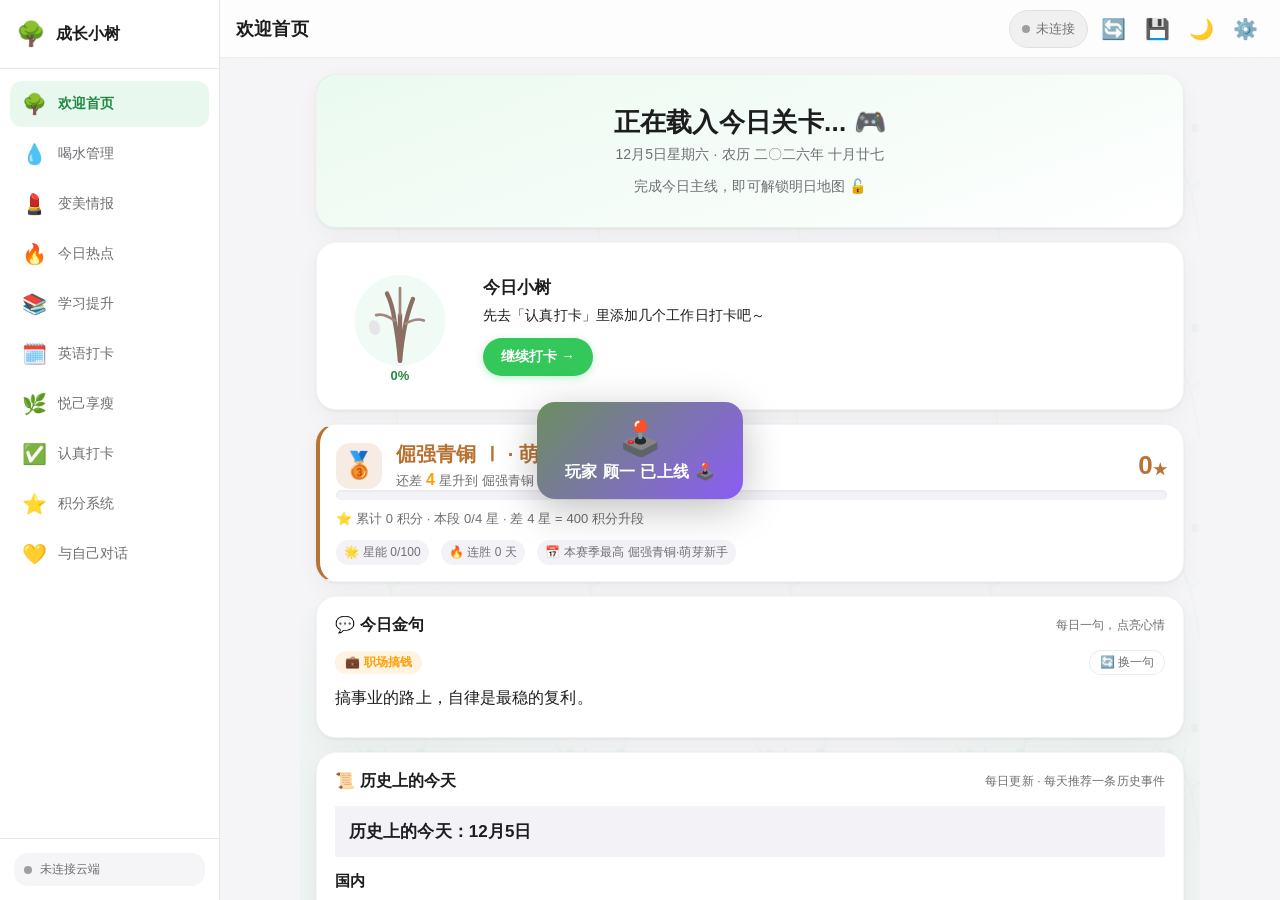
==== commit 8f5e4646: "feat: 语法地图改为《大白话英语语法》4 大板块 + 逐层钻取 v20261111a 【用户反馈】旧语法地图一屏同时铺开章节网格、体系树、正文详情，看起来太乱；要求以 《大白话英语语法.docx》" ====
--- a/index.html
+++ b/index.html
@@ -14,7 +14,7 @@
     <link rel="icon" type="image/x-icon" href="favicon.ico">
     <link rel="apple-touch-icon" href="apple-touch-icon.png">
     <title>顾一的成长小树</title>
-    <link rel="stylesheet" href="styles.20261110f.css">
+    <link rel="stylesheet" href="styles.20261111a.css">
     <!-- v20261107a：字体改用系统字体栈，去掉境外 Google Fonts 请求（慢网会阻塞后续脚本） -->
 </head>
 <body>
@@ -380,7 +380,7 @@
          两个从未使用的库（compromise / chart.js）已移除。defer 保证顺序执行且不阻塞页面解析 -->
     <script defer src="vendor/lunar.1.7.8.js"></script>
     <script defer src="vendor/supabase.2.119.0.js"></script>
-    <script defer src="app.20261110f.js"></script>
+    <script defer src="app.20261111a.js"></script>
     <script>
         // 全局错误兜底：若初始化崩溃，把错误显示在页面上，而不是白屏
         function showFatalError(msg, detail) {
--- a/styles.20261111a.css
+++ b/styles.20261111a.css
@@ -0,0 +1,5586 @@
+:root {
+    --bg: #f5f5f7;
+    --surface: #ffffff;
+    --surface-2: #f2f2f7;
+    --primary: #34c759;
+    --primary-light: #e8f8ee;
+    --primary-dark: #248a43;
+    --text: #1d1d1f;
+    --text-secondary: #6e6e73;
+    --border: #e5e5ea;
+    --accent: #ff9f0a;
+    --danger: #ff3b30;
+    --success: #34c759;
+    --accent-soft: #f3e8ff;
+    --shadow: 0 1px 3px rgba(0,0,0,0.06), 0 8px 24px rgba(0,0,0,0.04);
+    --radius: 20px;
+    --radius-sm: 14px;
+    --radius-md: 16px;
+    --progress: 0%;
+    --water: 0%;
+    --dx: 0px;
+    --dy: 0px;
+    --badge-flash-start: #c8e6c9;
+    --badge-flash-end: #e8f5e9;
+}
+
+/* ===== 暗夜模式 ===== */
+[data-theme="dark"] {
+    --bg: #000000;
+    --surface: #1c1c1e;
+    --surface-2: #2c2c2e;
+    --primary: #30d158;
+    --primary-light: #1c3326;
+    --primary-dark: #5be584;
+    --text: #f5f5f7;
+    --text-secondary: #98989d;
+    --border: #38383a;
+    --accent: #ffd60a;
+    --accent-soft: #3d2a4d;
+    --danger: #ff453a;
+    --success: #30d158;
+    --shadow: 0 1px 3px rgba(0,0,0,0.5), 0 8px 24px rgba(0,0,0,0.4);
+    --badge-flash-start: rgba(48, 209, 88, 0.35);
+    --badge-flash-end: rgba(48, 209, 88, 0.14);
+}
+
+[data-theme="dark"] body { background: var(--bg); }
+[data-theme="dark"] .modal-card,
+[data-theme="dark"] .ui-dialog { background: var(--surface); }
+[data-theme="dark"] input,
+[data-theme="dark"] select,
+[data-theme="dark"] textarea { background: var(--surface-2); color: var(--text); border-color: var(--border); }
+[data-theme="dark"] .cloud-status-badge,
+[data-theme="dark"] .icon-btn { border-color: var(--border); }
+[data-theme="dark"] ::-webkit-scrollbar-thumb { background: var(--surface-2); }
+
+
+* {
+    box-sizing: border-box;
+    -webkit-tap-highlight-color: transparent;
+}
+
+html, body {
+    margin: 0;
+    padding: 0;
+    height: 100%;
+    font-family: -apple-system, BlinkMacSystemFont, 'SF Pro Display', 'SF Pro Text', 'Noto Sans SC', 'PingFang SC', sans-serif;
+    background: var(--bg);
+    color: var(--text);
+    overflow: hidden;
+    -webkit-font-smoothing: antialiased;
+    letter-spacing: 0.1px;
+}
+
+/* 全局树主题底纹 */
+.content {
+    background-color: var(--bg);
+    background-image:
+        radial-gradient(circle at 10% 95%, rgba(52,199,89,.06) 0%, transparent 25%),
+        radial-gradient(circle at 90% 92%, rgba(52,199,89,.05) 0%, transparent 22%),
+        url("data:image/svg+xml,%3Csvg xmlns='http://www.w3.org/2000/svg' width='200' height='200' viewBox='0 0 200 200'%3E%3Cpath d='M100 180 Q95 150 90 130 Q85 110 70 100 Q60 95 55 85 M90 130 Q110 120 120 100 Q130 80 125 60 M90 130 Q80 110 85 90' fill='none' stroke='%2334c759' stroke-width='1.5' opacity='0.04' stroke-linecap='round'/%3E%3Ccircle cx='70' cy='95' r='4' fill='%2334c759' opacity='0.05'/%3E%3Ccircle cx='120' cy='95' r='5' fill='%2334c759' opacity='0.05'/%3E%3Ccircle cx='95' cy='70' r='4' fill='%2334c759' opacity='0.05'/%3E%3C/svg%3E");
+    background-repeat: repeat;
+}
+
+#app {
+    display: flex;
+    height: 100vh;
+    width: 100vw;
+}
+
+/* 侧边栏 */
+.sidebar {
+    width: 220px;
+    background: var(--surface);
+    border-right: 1px solid var(--border);
+    display: flex;
+    flex-direction: column;
+    flex-shrink: 0;
+    transition: transform 0.25s ease;
+    z-index: 100;
+}
+
+.sidebar-header {
+    padding: 20px 16px;
+    display: flex;
+    align-items: center;
+    gap: 10px;
+    border-bottom: 1px solid var(--border);
+}
+
+.logo {
+    font-size: 24px;
+}
+
+.logo-text {
+    font-weight: 700;
+    font-size: 16px;
+}
+
+.sidebar-close {
+    display: none;
+    margin-left: auto;
+    background: none;
+    border: none;
+    font-size: 18px;
+    color: var(--text-secondary);
+}
+
+.sidebar-nav {
+    flex: 1;
+    overflow-y: auto;
+    padding: 12px 10px;
+}
+
+.nav-item {
+    display: flex;
+    align-items: center;
+    gap: 10px;
+    padding: 11px 12px;
+    margin-bottom: 4px;
+    border-radius: var(--radius-sm);
+    cursor: pointer;
+    transition: all 0.15s;
+    color: var(--text-secondary);
+    font-size: 14px;
+}
+
+.nav-item:hover {
+    background: var(--surface-2);
+    color: var(--text);
+}
+
+.nav-item.active {
+    background: var(--primary-light);
+    color: var(--primary-dark);
+    font-weight: 500;
+}
+
+.nav-icon {
+    font-size: 20px;
+    width: 26px;
+    text-align: center;
+}
+
+.sidebar-footer {
+    padding: 14px;
+    border-top: 1px solid var(--border);
+}
+
+.sync-status {
+    display: flex;
+    align-items: center;
+    gap: 8px;
+    font-size: 12px;
+    color: var(--text-secondary);
+    padding: 8px 10px;
+    background: var(--bg);
+    border-radius: var(--radius-sm);
+}
+
+.sync-dot {
+    width: 8px;
+    height: 8px;
+    border-radius: 50%;
+    flex-shrink: 0;
+}
+
+.sync-dot.online {
+    background: #4caf50;
+    box-shadow: 0 0 0 3px rgba(76, 175, 80, 0.2);
+}
+
+.sync-dot.offline {
+    background: #9e9e9e;
+}
+
+.sync-dot.syncing {
+    background: #ff9800;
+    animation: pulse 1s infinite;
+}
+
+.sync-dot.pending {
+    background: #f5a623;
+    box-shadow: 0 0 0 3px rgba(245, 166, 35, 0.25);
+}
+
+@keyframes pulse {
+    0%, 100% { opacity: 1; }
+    50% { opacity: 0.4; }
+}
+
+/* 遮罩 */
+.overlay {
+    display: none;
+    position: fixed;
+    inset: 0;
+    background: rgba(0,0,0,0.35);
+    z-index: 90;
+}
+
+.overlay.show {
+    display: block;
+}
+
+/* 主内容 */
+.main {
+    flex: 1;
+    display: flex;
+    flex-direction: column;
+    min-width: 0;
+}
+
+.topbar {
+    height: 58px;
+    background: var(--surface);
+    border-bottom: 1px solid var(--border);
+    display: flex;
+    align-items: center;
+    padding: 0 16px;
+    gap: 12px;
+    flex-shrink: 0;
+}
+
+.menu-btn {
+    display: none;
+    background: none;
+    border: none;
+    font-size: 22px;
+    color: var(--text);
+    padding: 4px;
+}
+
+.page-title {
+    font-size: 18px;
+    font-weight: 700;
+    flex: 1;
+}
+
+.topbar-actions {
+    display: flex;
+    gap: 6px;
+}
+
+.icon-btn {
+    background: var(--bg);
+    border: none;
+    border-radius: 10px;
+    width: 36px;
+    height: 36px;
+    display: flex;
+    align-items: center;
+    justify-content: center;
+    font-size: 16px;
+    cursor: pointer;
+    color: var(--text);
+}
+.icon-btn.spinning { animation: spin .8s linear infinite; }
+@keyframes spin { from { transform: rotate(0deg); } to { transform: rotate(360deg); } }
+
+.icon-btn:hover {
+    background: var(--surface-2);
+}
+
+.content {
+    position: relative;
+    flex: 1;
+    overflow-y: auto;
+    padding: 16px;
+    -webkit-overflow-scrolling: touch;
+}
+
+/* 卡片 */
+.card {
+    background: var(--surface);
+    border-radius: var(--radius);
+    padding: 18px;
+    margin-bottom: 16px;
+    box-shadow: var(--shadow);
+    border: 1px solid var(--border);
+}
+
+.card-header {
+    display: flex;
+    align-items: center;
+    justify-content: space-between;
+    margin-bottom: 14px;
+}
+
+.card-title {
+    font-size: 16px;
+    font-weight: 700;
+    display: flex;
+    align-items: center;
+    gap: 8px;
+}
+
+.card-subtitle {
+    font-size: 12px;
+    color: var(--text-secondary);
+    margin-top: 4px;
+}
+
+.card-action {
+    font-size: 13px;
+    color: var(--primary);
+    background: none;
+    border: none;
+    cursor: pointer;
+    font-weight: 500;
+}
+
+/* 首页 */
+.home-hero {
+    text-align: center;
+    padding: 24px 12px;
+}
+
+.home-tag {
+    display: inline-flex;
+    align-items: center;
+    gap: 6px;
+    background: var(--surface-2);
+    padding: 6px 14px;
+    border-radius: 20px;
+    font-size: 13px;
+    color: var(--text-secondary);
+    margin-bottom: 14px;
+}
+
+.home-greeting {
+    font-size: 22px;
+    font-weight: 700;
+    margin-bottom: 6px;
+}
+
+.home-sub {
+    color: var(--text-secondary);
+    font-size: 14px;
+    margin-bottom: 20px;
+}
+
+.home-clock {
+    font-size: 48px;
+    font-weight: 700;
+    letter-spacing: 2px;
+    margin: 10px 0;
+    color: var(--text);
+}
+
+.home-date {
+    color: var(--text-secondary);
+    font-size: 14px;
+    line-height: 1.6;
+}
+
+.quote-card {
+    background: linear-gradient(135deg, #fff9e6 0%, #fff3d6 100%);
+}
+
+.quote-en {
+    color: var(--text-secondary);
+    font-size: 13px;
+    margin-top: 8px;
+    font-style: italic;
+}
+
+/* 表单元素 */
+.input-row {
+    display: flex;
+    gap: 10px;
+    margin-top: 12px;
+}
+
+.input {
+    flex: 1;
+    padding: 12px 14px;
+    border: 1px solid var(--border);
+    border-radius: var(--radius-sm);
+    background: var(--bg);
+    font-size: 14px;
+    outline: none;
+    font-family: inherit;
+    box-sizing: border-box;
+    -webkit-appearance: none;
+    appearance: none;
+}
+select.input {
+    background-image: url("data:image/svg+xml,%3Csvg xmlns='http://www.w3.org/2000/svg' width='12' height='12' viewBox='0 0 12 12'%3E%3Cpath fill='%23666' d='M6 8L1 3h10z'/%3E%3C/svg%3E");
+    background-repeat: no-repeat;
+    background-position: right 12px center;
+    padding-right: 34px;
+}
+
+.input:focus {
+    border-color: var(--primary);
+    background: var(--surface);
+}
+
+.btn {
+    padding: 10px 18px;
+    border-radius: var(--radius-sm);
+    border: none;
+    font-size: 14px;
+    cursor: pointer;
+    font-weight: 500;
+    transition: all 0.15s;
+    font-family: inherit;
+}
+
+.btn-primary {
+    background: var(--primary);
+    color: #fff;
+}
+
+.btn-primary:hover {
+    background: var(--primary-dark);
+}
+
+.btn-secondary {
+    background: var(--surface-2);
+    color: var(--text);
+}
+
+.btn-secondary:hover {
+    background: var(--border);
+}
+
+.btn-danger {
+    background: #ff4d4f;
+    color: #fff;
+}
+
+.btn-danger:hover {
+    background: #d9363e;
+}
+
+.btn-sm {
+    padding: 6px 12px;
+    font-size: 13px;
+}
+
+.btn-icon {
+    width: 44px;
+    height: 44px;
+    padding: 0;
+    display: flex;
+    align-items: center;
+    justify-content: center;
+    font-size: 20px;
+}
+
+/* 任务列表 */
+.task-list {
+    margin-top: 12px;
+}
+
+.task-item {
+    display: flex;
+    align-items: center;
+    gap: 10px;
+    padding: 12px;
+    background: var(--bg);
+    border-radius: var(--radius-sm);
+    margin-bottom: 8px;
+    transition: all 0.15s;
+}
+
+.task-item.completed .task-text {
+    text-decoration: line-through;
+    color: var(--text-secondary);
+}
+
+.task-check {
+    width: 22px;
+    height: 22px;
+    border: 2px solid var(--primary);
+    border-radius: 50%;
+    display: flex;
+    align-items: center;
+    justify-content: center;
+    cursor: pointer;
+    flex-shrink: 0;
+    color: transparent;
+    font-size: 12px;
+}
+
+.task-item.completed .task-check {
+    background: var(--primary);
+    color: #fff;
+}
+
+.task-text {
+    flex: 1;
+    font-size: 14px;
+}
+
+.task-delete {
+    background: none;
+    border: none;
+    color: var(--danger);
+    cursor: pointer;
+    font-size: 16px;
+    opacity: 0.6;
+}
+
+.task-delete:hover {
+    opacity: 1;
+}
+
+/* 历史折叠 */
+.history-group {
+    margin-bottom: 10px;
+    border-radius: var(--radius-sm);
+    overflow: hidden;
+    border: 1px solid var(--border);
+}
+
+.history-header {
+    display: flex;
+    align-items: center;
+    justify-content: space-between;
+    padding: 12px 14px;
+    background: var(--surface-2);
+    cursor: pointer;
+    font-weight: 500;
+    font-size: 14px;
+}
+
+.history-body {
+    display: none;
+    padding: 10px;
+    background: var(--surface);
+}
+
+.history-group.open .history-body {
+    display: block;
+}
+
+.history-arrow {
+    transition: transform 0.2s;
+}
+
+.history-group.open .history-arrow {
+    transform: rotate(180deg);
+}
+
+/* 喝水 */
+.water-ring {
+    width: 140px;
+    height: 140px;
+    border-radius: 50%;
+    background: conic-gradient(var(--primary) var(--progress, 0%), var(--surface-2) 0);
+    display: flex;
+    align-items: center;
+    justify-content: center;
+    margin: 0 auto 20px;
+    position: relative;
+}
+
+.water-ring::before {
+    content: '';
+    position: absolute;
+    width: 110px;
+    height: 110px;
+    border-radius: 50%;
+    background: var(--surface);
+}
+
+.water-ring-inner {
+    position: relative;
+    text-align: center;
+}
+
+.water-percent {
+    font-size: 28px;
+    font-weight: 700;
+    color: var(--primary);
+}
+
+.water-amount {
+    font-size: 12px;
+    color: var(--text-secondary);
+}
+
+.quick-actions {
+    display: grid;
+    grid-template-columns: repeat(4, 1fr);
+    gap: 10px;
+    margin-bottom: 16px;
+}
+
+.quick-btn {
+    background: var(--bg);
+    border: 1px solid var(--border);
+    border-radius: var(--radius-sm);
+    padding: 12px 4px;
+    text-align: center;
+    cursor: pointer;
+    font-size: 13px;
+}
+
+.quick-btn .emoji {
+    display: block;
+    font-size: 22px;
+    margin-bottom: 4px;
+}
+
+.quick-btn:hover {
+    background: var(--primary-light);
+    border-color: var(--primary);
+}
+
+.log-list {
+    margin-top: 12px;
+}
+
+.log-item {
+    display: flex;
+    justify-content: space-between;
+    align-items: center;
+    padding: 10px 12px;
+    background: var(--bg);
+    border-radius: var(--radius-sm);
+    margin-bottom: 6px;
+    font-size: 14px;
+}
+
+.log-delete {
+    background: none;
+    border: none;
+    color: var(--danger);
+    cursor: pointer;
+    opacity: 0.6;
+}
+
+/* 图表 */
+.chart-bar {
+    display: flex;
+    align-items: flex-end;
+    justify-content: space-between;
+    height: 100px;
+    gap: 8px;
+    padding-top: 10px;
+}
+
+.chart-col {
+    flex: 1;
+    display: flex;
+    flex-direction: column;
+    align-items: center;
+    gap: 6px;
+}
+
+.chart-bar-fill {
+    width: 100%;
+    background: var(--primary);
+    border-radius: 6px 6px 0 0;
+    min-height: 4px;
+    opacity: 0.8;
+}
+
+.chart-label {
+    font-size: 11px;
+    color: var(--text-secondary);
+}
+
+/* 运动 */
+.week-calendar {
+    display: grid;
+    grid-template-columns: repeat(7, 1fr);
+    gap: 8px;
+    margin-bottom: 16px;
+}
+
+.day-pill {
+    text-align: center;
+    padding: 10px 4px;
+    background: var(--bg);
+    border-radius: var(--radius-sm);
+    font-size: 12px;
+}
+
+.day-pill .day-name {
+    color: var(--text-secondary);
+    margin-bottom: 4px;
+}
+
+.day-pill .day-num {
+    font-weight: 700;
+}
+
+.day-pill.today {
+    background: var(--primary-light);
+    color: var(--primary-dark);
+}
+
+.day-pill.done {
+    background: var(--primary);
+    color: #fff;
+}
+
+.exercise-card {
+    background: var(--bg);
+    border-radius: var(--radius-sm);
+    padding: 14px;
+    margin-bottom: 12px;
+}
+
+.exercise-title {
+    font-weight: 700;
+    margin-bottom: 6px;
+}
+
+.exercise-meta {
+    font-size: 12px;
+    color: var(--text-secondary);
+    margin-bottom: 10px;
+}
+
+.tags {
+    display: flex;
+    gap: 6px;
+    flex-wrap: wrap;
+}
+
+.tag {
+    background: var(--primary-light);
+    color: var(--primary-dark);
+    padding: 4px 10px;
+    border-radius: 12px;
+    font-size: 12px;
+}
+
+/* 表达能力 */
+.tab-card {
+    padding: 6px;
+    margin-bottom: 14px;
+}
+.tab-card .tab-bar {
+    margin-bottom: 0;
+}
+
+.tab-bar {
+    display: flex;
+    gap: 4px;
+    padding: 5px;
+    background: var(--surface-2);
+    border-radius: 16px;
+    overflow-x: auto;
+    -webkit-overflow-scrolling: touch;
+    scrollbar-width: none;
+}
+.tab-bar::-webkit-scrollbar { display: none; }
+
+.tab-btn {
+    display: inline-flex;
+    align-items: center;
+    justify-content: center;
+    gap: 4px;
+    flex: 1 0 auto;
+    min-width: 64px;
+    padding: 9px 14px;
+    background: transparent;
+    border: none;
+    border-radius: 12px;
+    cursor: pointer;
+    font-size: 14px;
+    color: var(--text-secondary);
+    white-space: nowrap;
+    transition: all 0.2s ease;
+}
+
+.tab-btn.active {
+    background: var(--primary);
+    color: #fff;
+    box-shadow: 0 2px 8px rgba(107, 142, 94, 0.25);
+    font-weight: 600;
+}
+
+.skill-card {
+    background: var(--bg);
+    border-radius: var(--radius-sm);
+    padding: 16px;
+    margin-bottom: 12px;
+}
+
+.skill-type {
+    display: inline-block;
+    background: var(--primary-light);
+    color: var(--primary-dark);
+    padding: 3px 10px;
+    border-radius: 10px;
+    font-size: 12px;
+    margin-bottom: 8px;
+}
+
+.skill-title {
+    font-weight: 700;
+    font-size: 16px;
+    margin-bottom: 10px;
+}
+
+.skill-section {
+    margin-bottom: 10px;
+}
+
+.skill-section-title {
+    font-size: 12px;
+    color: var(--primary);
+    font-weight: 700;
+    margin-bottom: 4px;
+}
+
+.skill-example {
+    background: #fff;
+    padding: 12px;
+    border-radius: 10px;
+    border-left: 3px solid var(--primary);
+    font-size: 14px;
+    line-height: 1.6;
+}
+
+.fav-btn {
+    float: right;
+    background: none;
+    border: none;
+    font-size: 18px;
+    cursor: pointer;
+    color: var(--text-secondary);
+}
+
+.fav-btn.active {
+    color: #ff9800;
+}
+
+/* 新闻 */
+.news-list {
+    counter-reset: news;
+}
+
+.news-item {
+    display: flex;
+    gap: 12px;
+    padding: 12px 0;
+    border-bottom: 1px solid var(--border);
+    font-size: 14px;
+    line-height: 1.5;
+}
+
+.news-item:last-child {
+    border-bottom: none;
+}
+
+.news-num {
+    width: 22px;
+    height: 22px;
+    border-radius: 50%;
+    background: var(--primary-light);
+    color: var(--primary-dark);
+    display: flex;
+    align-items: center;
+    justify-content: center;
+    font-size: 12px;
+    font-weight: 700;
+    flex-shrink: 0;
+}
+
+.news-category {
+    font-size: 11px;
+    color: var(--primary);
+    margin-top: 4px;
+}
+
+/* 博客 / 书籍 */
+.blog-card, .book-card {
+    display: flex;
+    gap: 14px;
+    background: var(--bg);
+    border-radius: var(--radius-sm);
+    padding: 14px;
+    margin-bottom: 12px;
+}
+.book-num {
+    width: 28px; height: 28px; border-radius: 50%;
+    background: var(--primary-light); color: var(--primary-dark);
+    display: flex; align-items: center; justify-content: center;
+    font-size: 13px; font-weight: 700; flex-shrink: 0;
+}
+.book-info { flex: 1; }
+.book-title { font-weight: 700; margin-bottom: 4px; }
+.book-author { font-size: 12px; color: var(--primary); background: var(--primary-light); padding: 2px 8px; border-radius: 8px; display: inline-block; margin-bottom: 6px; }
+.book-desc { font-size: 13px; color: var(--text-secondary); margin-bottom: 10px; line-height: 1.4; }
+.book-review { font-size: 13px; color: var(--text); line-height: 1.5; background: var(--surface-2); padding: 10px 12px; border-radius: 10px; border-left: 3px solid var(--primary); margin-bottom: 8px; }
+.review-label { color: var(--primary-dark); font-weight: 600; }
+.review-text { display: inline; }
+.review-expand { width: 100%; margin-bottom: 12px; font-size: 13px; }
+#bookReviewBody p { margin-bottom: 12px; line-height: 1.7; color: var(--text); }
+#bookReviewBody p:last-child { margin-bottom: 0; }
+
+.blog-icon {
+    width: 48px;
+    height: 48px;
+    border-radius: 12px;
+    background: var(--surface);
+    display: flex;
+    align-items: center;
+    justify-content: center;
+    font-size: 24px;
+    flex-shrink: 0;
+}
+
+.blog-info {
+    flex: 1;
+}
+
+.blog-title {
+    font-weight: 700;
+    margin-bottom: 4px;
+}
+
+.blog-source {
+    font-size: 12px;
+    color: var(--primary);
+    background: var(--primary-light);
+    padding: 2px 8px;
+    border-radius: 8px;
+    display: inline-block;
+    margin-bottom: 6px;
+}
+
+.blog-desc {
+    font-size: 13px;
+    color: var(--text-secondary);
+    margin-bottom: 10px;
+    line-height: 1.4;
+}
+
+.blog-actions {
+    display: flex;
+    gap: 8px;
+}
+
+.blog-actions .btn {
+    padding: 6px 12px;
+    font-size: 12px;
+}
+
+/* 记账 */
+.account-summary {
+    display: grid;
+    grid-template-columns: repeat(3, 1fr);
+    gap: 10px;
+    margin-bottom: 16px;
+}
+
+.summary-box {
+    background: var(--bg);
+    border-radius: var(--radius-sm);
+    padding: 14px 8px;
+    text-align: center;
+}
+
+.summary-label {
+    font-size: 12px;
+    color: var(--text-secondary);
+    margin-bottom: 6px;
+}
+
+.summary-value {
+    font-size: 18px;
+    font-weight: 700;
+}
+
+.income { color: var(--primary); }
+.expense { color: var(--danger); }
+
+/* 备忘录 */
+.memo-textarea {
+    width: 100%;
+    min-height: 200px;
+    padding: 14px;
+    border: 1px solid var(--border);
+    border-radius: var(--radius-sm);
+    background: var(--bg);
+    font-size: 14px;
+    line-height: 1.6;
+    resize: vertical;
+    font-family: inherit;
+}
+
+.memo-textarea:focus {
+    outline: none;
+    border-color: var(--primary);
+    background: var(--surface);
+}
+
+/* 设置弹窗 */
+.modal {
+    display: none;
+    position: fixed;
+    inset: 0;
+    background: rgba(0,0,0,0.4);
+    z-index: 200;
+    align-items: center;
+    justify-content: center;
+    padding: 16px;
+}
+
+.modal.show {
+    display: flex;
+}
+
+.modal-card {
+    background: var(--surface);
+    border-radius: var(--radius);
+    width: 100%;
+    max-width: 420px;
+    max-height: 90vh;
+    overflow: hidden;
+    display: flex;
+    flex-direction: column;
+    box-shadow: 0 20px 50px rgba(0,0,0,0.15);
+}
+
+.modal-header {
+    padding: 18px;
+    border-bottom: 1px solid var(--border);
+    display: flex;
+    align-items: center;
+    justify-content: space-between;
+}
+
+.modal-header h3 {
+    margin: 0;
+    font-size: 18px;
+}
+
+.modal-close {
+    background: none;
+    border: none;
+    font-size: 18px;
+    color: var(--text-secondary);
+    cursor: pointer;
+}
+
+.modal-body {
+    padding: 18px;
+    overflow-y: auto;
+}
+
+.form-group {
+    margin-bottom: 16px;
+}
+
+.form-group label {
+    display: block;
+    font-size: 13px;
+    font-weight: 500;
+    margin-bottom: 6px;
+    color: var(--text-secondary);
+}
+
+.form-group input {
+    width: 100%;
+    padding: 12px 14px;
+    border: 1px solid var(--border);
+    border-radius: var(--radius-sm);
+    background: var(--bg);
+    font-size: 14px;
+    font-family: inherit;
+}
+
+.form-group input:focus {
+    outline: none;
+    border-color: var(--primary);
+    background: var(--surface);
+}
+
+.field-hint {
+    font-size: 11px;
+    color: var(--text-secondary);
+    margin-top: 5px;
+    line-height: 1.4;
+}
+
+.form-tip {
+    font-size: 12px;
+    color: var(--text-secondary);
+    line-height: 1.5;
+    padding: 12px;
+    background: var(--bg);
+    border-radius: var(--radius-sm);
+}
+
+.modal-footer {
+    padding: 14px 18px;
+    border-top: 1px solid var(--border);
+    display: flex;
+    justify-content: flex-end;
+    gap: 10px;
+}
+
+/* Toast */
+.toast {
+    position: fixed;
+    bottom: 24px;
+    left: 50%;
+    transform: translateX(-50%) translateY(100px);
+    background: var(--text);
+    color: #fff;
+    padding: 12px 20px;
+    border-radius: 24px;
+    font-size: 14px;
+    z-index: 300;
+    opacity: 0;
+    transition: all 0.3s;
+    pointer-events: none;
+}
+
+.toast.show {
+    transform: translateX(-50%) translateY(0);
+    opacity: 1;
+}
+
+/* 通用确认/输入弹窗（替代 window.confirm/prompt） */
+.ui-modal {
+    display: none;
+    position: fixed;
+    inset: 0;
+    z-index: 2000;
+    background: rgba(0,0,0,.45);
+    align-items: center;
+    justify-content: center;
+    padding: 20px;
+}
+.ui-modal-card {
+    width: 100%;
+    max-width: 340px;
+    background: var(--surface);
+    border-radius: var(--radius);
+    padding: 20px;
+    box-shadow: 0 12px 40px rgba(0,0,0,.25);
+    animation: uiModalIn .18s ease;
+}
+@keyframes uiModalIn { from { transform: scale(.94); opacity: 0; } to { transform: scale(1); opacity: 1; } }
+.ui-modal-title { font-size: 16px; font-weight: 700; color: var(--text); margin-bottom: 8px; }
+.ui-modal-msg { font-size: 14px; color: var(--text-secondary); line-height: 1.6; margin-bottom: 14px; white-space: pre-line; }
+.ui-modal-input { width: 100%; margin-bottom: 14px; }
+.ui-modal-actions { display: flex; gap: 10px; justify-content: flex-end; }
+.ui-modal-actions .btn { flex: 1; }
+
+/* 空状态 */
+.empty-state {
+    text-align: center;
+    padding: 30px 20px;
+    color: var(--text-secondary);
+    font-size: 14px;
+}
+
+.empty-state .emoji {
+    font-size: 40px;
+    margin-bottom: 10px;
+    display: block;
+}
+
+/* 打卡项 */
+.checkin-item {
+    display: flex;
+    align-items: center;
+    justify-content: space-between;
+    padding: 14px;
+    background: var(--bg);
+    border-radius: var(--radius-sm);
+    margin-bottom: 10px;
+    transition: all 0.15s;
+}
+
+.checkin-item.done {
+    background: var(--primary-light);
+}
+
+.checkin-info {
+    display: flex;
+    align-items: center;
+    gap: 12px;
+    flex: 1;
+}
+
+.checkin-num {
+    width: 28px;
+    height: 28px;
+    border-radius: 50%;
+    background: var(--surface);
+    border: 2px solid var(--primary);
+    color: var(--primary);
+    display: flex;
+    align-items: center;
+    justify-content: center;
+    font-size: 13px;
+    font-weight: 700;
+    flex-shrink: 0;
+}
+
+.checkin-item.done .checkin-num {
+    background: var(--primary);
+    color: #fff;
+}
+
+.checkin-name {
+    font-size: 14px;
+    font-weight: 500;
+    margin-bottom: 4px;
+}
+
+.checkin-points {
+    font-size: 12px;
+    color: var(--accent);
+    font-weight: 700;
+}
+
+.checkin-input-row {
+    align-items: stretch;
+}
+
+/* 新增打卡项：自定义板块下拉（替代原生 select，解决手机 WebView 下拉不弹问题） */
+.checkin-module-select {
+    position: relative;
+    flex: 1 1 110px;
+    min-width: 96px;
+    display: flex;
+    align-items: center;
+    justify-content: space-between;
+    gap: 6px;
+    padding: 12px 14px;
+    border: 1px solid var(--border);
+    border-radius: var(--radius-sm);
+    background: var(--bg);
+    font-size: 14px;
+    cursor: pointer;
+    user-select: none;
+    -webkit-tap-highlight-color: transparent;
+    box-sizing: border-box;
+}
+.checkin-module-select:active { border-color: var(--primary); }
+.checkin-module-label { overflow: hidden; text-overflow: ellipsis; white-space: nowrap; }
+.checkin-module-arrow { flex: 0 0 auto; color: var(--text-secondary); font-size: 12px; }
+.checkin-module-menu {
+    position: absolute;
+    top: calc(100% + 6px);
+    left: 0;
+    right: 0;
+    z-index: 30;
+    background: var(--surface);
+    border: 1px solid var(--border);
+    border-radius: var(--radius-sm);
+    box-shadow: 0 8px 24px rgba(0,0,0,.12);
+    padding: 6px;
+    max-height: 240px;
+    overflow-y: auto;
+}
+.checkin-module-item {
+    padding: 10px 12px;
+    border-radius: 8px;
+    font-size: 14px;
+    cursor: pointer;
+}
+.checkin-module-item:active { background: var(--surface-2); }
+.checkin-module-item.active { background: var(--primary); color: #fff; font-weight: 600; }
+
+.checkin-input-name {
+    flex: 1 1 0;
+    min-width: 0;
+}
+
+.checkin-input-points {
+    flex: 0 0 80px;
+    min-width: 0;
+}
+
+.checkin-input-btn {
+    flex: 0 0 auto;
+}
+
+/* 积分系统 */
+.points-summary {
+    display: grid;
+    grid-template-columns: repeat(4, 1fr);
+    gap: 10px;
+}
+
+.calendar {
+    display: grid;
+    grid-template-columns: repeat(7, 1fr);
+    gap: 6px;
+    text-align: center;
+}
+
+.calendar-header {
+    font-size: 12px;
+    color: var(--text-secondary);
+    padding: 8px 0;
+    font-weight: 500;
+}
+
+.calendar-day {
+    aspect-ratio: 1;
+    display: flex;
+    flex-direction: column;
+    align-items: center;
+    justify-content: center;
+    background: var(--bg);
+    border-radius: 10px;
+    font-size: 13px;
+    position: relative;
+    padding: 4px;
+}
+
+.calendar-day.empty {
+    background: transparent;
+}
+
+.calendar-day.today {
+    border: 2px solid var(--primary);
+    font-weight: 700;
+}
+
+.calendar-day.checked {
+    background: var(--primary-light);
+    color: var(--primary-dark);
+}
+
+.calendar-dot {
+    width: 5px;
+    height: 5px;
+    border-radius: 50%;
+    background: var(--primary);
+    position: absolute;
+    bottom: 4px;
+}
+
+.wish-card {
+    display: flex;
+    align-items: center;
+    justify-content: space-between;
+    gap: 12px;
+    padding: 14px;
+    background: var(--bg);
+    border-radius: var(--radius-sm);
+    margin-bottom: 10px;
+}
+
+.wish-card.exchanged {
+    opacity: 0.7;
+}
+
+.wish-image {
+    width: 56px;
+    height: 56px;
+    border-radius: 12px;
+    background: var(--surface);
+    display: flex;
+    align-items: center;
+    justify-content: center;
+    overflow: hidden;
+    flex-shrink: 0;
+}
+
+.wish-image img {
+    width: 100%;
+    height: 100%;
+    object-fit: cover;
+}
+
+.wish-title {
+    font-size: 15px;
+    font-weight: 700;
+    margin-bottom: 4px;
+}
+
+/* 首页积分统计 mini */
+.points-mini .points-summary {
+    grid-template-columns: repeat(4, 1fr);
+}
+
+/* 减重模块 */
+.weight-grid {
+    display: grid;
+    grid-template-columns: repeat(2, 1fr);
+    gap: 12px;
+    margin-bottom: 16px;
+}
+
+.weight-box {
+    background: var(--bg);
+    border-radius: var(--radius-sm);
+    padding: 16px;
+    text-align: center;
+}
+
+.weight-label {
+    font-size: 13px;
+    color: var(--text-secondary);
+    margin-bottom: 6px;
+}
+
+.weight-num {
+    font-size: 28px;
+    font-weight: 700;
+    color: var(--text);
+    margin-bottom: 4px;
+}
+
+.weight-num small {
+    font-size: 14px;
+    margin-left: 2px;
+}
+
+.weight-num.primary {
+    color: var(--primary);
+}
+
+.weight-hint {
+    font-size: 12px;
+    color: var(--text-secondary);
+}
+
+.progress-card {
+    background: var(--bg);
+    border-radius: var(--radius-sm);
+    padding: 18px;
+    margin-top: 14px;
+}
+
+.progress-title {
+    font-size: 15px;
+    font-weight: 700;
+    margin-bottom: 12px;
+    color: var(--primary-dark);
+}
+
+.progress-bar {
+    height: 14px;
+    background: var(--surface);
+    border-radius: 7px;
+    overflow: hidden;
+    margin-bottom: 10px;
+    box-shadow: inset 0 1px 3px rgba(0,0,0,0.06);
+}
+
+.progress-fill {
+    height: 100%;
+    background: linear-gradient(90deg, var(--primary), #8fb382);
+    border-radius: 7px;
+    transition: width 0.4s ease;
+    box-shadow: 0 0 8px rgba(107, 142, 35, 0.28);
+}
+
+.progress-meta {
+    font-size: 13px;
+    color: var(--text-secondary);
+}
+
+.guidance-card {
+    background: linear-gradient(135deg, #fff9e6 0%, #fff3d6 100%);
+}
+
+.guidance-text {
+    font-size: 14px;
+    line-height: 1.7;
+    padding-left: 14px;
+    border-left: 3px solid var(--accent);
+    color: var(--text);
+}
+
+/* 围度 */
+.measure-grid {
+    display: grid;
+    grid-template-columns: repeat(2, 1fr);
+    gap: 12px;
+}
+
+.measure-grid .form-group {
+    margin-bottom: 0;
+}
+
+/* 围度进度对比 */
+.measure-summary {
+    display: flex;
+    flex-direction: column;
+    gap: 2px;
+}
+.ms-head, .ms-row {
+    display: grid;
+    grid-template-columns: 1.6fr 0.9fr 0.9fr 0.9fr 2fr;
+    align-items: center;
+    gap: 6px;
+    padding: 8px 4px;
+    font-size: 13px;
+}
+.ms-head {
+    color: var(--text-secondary);
+    font-weight: 600;
+    border-bottom: 1px solid var(--border);
+}
+.ms-row {
+    border-bottom: 1px dashed var(--border);
+}
+.ms-row:last-child { border-bottom: none; }
+.ms-label { font-weight: 500; }
+.ms-cur { font-weight: 700; color: var(--primary-dark); }
+.ms-tgt { color: var(--text-secondary); }
+.ms-diff.down { color: var(--success); font-weight: 700; }
+.ms-diff.up { color: var(--danger); font-weight: 700; }
+.ms-bar {
+    height: 8px;
+    background: var(--primary-light);
+    border-radius: 6px;
+    overflow: hidden;
+}
+.ms-fill {
+    height: 100%;
+    background: linear-gradient(90deg, var(--primary), var(--accent));
+    border-radius: 6px;
+    transition: width .4s ease;
+}
+
+.tip-box {
+    font-size: 13px;
+    color: var(--text-secondary);
+    line-height: 1.6;
+    background: var(--primary-light);
+    padding: 12px;
+    border-radius: var(--radius-sm);
+}
+
+/* 喝水 */
+.water-card {
+    overflow: hidden;
+}
+
+.water-main {
+    display: flex;
+    align-items: center;
+    justify-content: space-between;
+    margin-bottom: 18px;
+}
+
+.water-info-left {
+    flex: 1;
+}
+
+.water-total {
+    font-size: 48px;
+    font-weight: 700;
+    line-height: 1;
+}
+
+.water-total small {
+    font-size: 16px;
+    margin-left: 4px;
+    color: var(--text-secondary);
+}
+
+.water-sub {
+    font-size: 14px;
+    color: var(--text-secondary);
+    margin: 6px 0 14px;
+}
+
+.water-goal-row {
+    display: flex; align-items: baseline; gap: 8px; flex-wrap: wrap;
+}
+
+.water-goal {
+    font-size: 24px;
+    font-weight: 700;
+    color: var(--text);
+}
+
+.water-goal small {
+    font-size: 13px;
+    margin-left: 2px;
+}
+
+.water-goal-label {
+    font-size: 12px;
+    color: var(--text-secondary);
+    font-weight: 400;
+}
+
+.water-tip {
+    text-align: center;
+    color: var(--text-secondary);
+    font-size: 13px;
+    margin-top: 12px;
+    background: var(--bg);
+    padding: 10px;
+    border-radius: var(--radius-sm);
+}
+.water-tip.success {
+    background: var(--primary-light);
+    color: var(--primary-dark);
+    font-weight: 600;
+}
+.water-mode-bar {
+    display: flex;
+    gap: 10px;
+    margin: 14px 0 8px;
+}
+.water-select { margin-right: 10px; width: 18px; height: 18px; accent-color: var(--primary); }
+.log-item.select-mode { cursor: pointer; }
+
+.water-glass {
+    width: 110px;
+    height: 140px;
+    border: 3px solid var(--border);
+    border-radius: 14px 14px 22px 22px;
+    position: relative;
+    overflow: hidden;
+    background: var(--surface);
+    flex-shrink: 0;
+    margin-left: 14px;
+}
+
+.water-glass::before {
+    content: '';
+    position: absolute;
+    left: 0;
+    right: 0;
+    bottom: 0;
+    height: var(--water, 0%);
+    background: linear-gradient(180deg, #a8d8ea 0%, #6bb9d6 100%);
+    transition: height 0.4s ease;
+}
+
+.water-glass-inner {
+    position: relative;
+    z-index: 2;
+    width: 100%;
+    height: 100%;
+    display: flex;
+    align-items: center;
+    justify-content: center;
+    font-size: 20px;
+    font-weight: 700;
+    color: var(--text);
+}
+
+.water-actions {
+    display: flex;
+    gap: 10px;
+    justify-content: center;
+    margin-bottom: 16px;
+    flex-wrap: wrap;
+}
+
+.water-btn {
+    display: flex;
+    flex-direction: column;
+    align-items: center;
+    gap: 6px;
+    padding: 12px 10px;
+    min-width: 64px;
+    background: var(--bg);
+    border: 1px solid var(--border);
+    border-radius: var(--radius-sm);
+    cursor: pointer;
+    font-size: 12px;
+    color: var(--text);
+}
+
+.water-btn.primary {
+    background: var(--primary);
+    color: #fff;
+    border-color: var(--primary);
+}
+
+.water-btn span {
+    font-size: 20px;
+}
+
+.water-tips-row {
+    display: grid;
+    grid-template-columns: repeat(3, 1fr);
+    gap: 10px;
+}
+
+.water-tip {
+    background: var(--bg);
+    border-radius: var(--radius-sm);
+    padding: 12px;
+    text-align: center;
+}
+
+.water-tip-title {
+    font-size: 14px;
+    font-weight: 700;
+    margin-bottom: 4px;
+}
+
+.water-tip-desc {
+    font-size: 12px;
+    color: var(--text-secondary);
+}
+
+/* 打卡日历紧凑 */
+.calendar-card {
+    padding: 14px;
+}
+
+.calendar-compact {
+    gap: 4px;
+}
+
+.calendar-compact .calendar-header {
+    font-size: 11px;
+    padding: 4px 0;
+}
+
+.calendar-compact .calendar-day {
+    aspect-ratio: auto !important;
+    min-height: 40px;
+    padding: 4px 2px;
+    font-size: 12px;
+    display: flex;
+    flex-direction: column;
+    align-items: center;
+    justify-content: center;
+    gap: 2px;
+}
+
+.cal-num {
+    line-height: 1;
+}
+
+.cal-hearts {
+    font-size: 10px;
+    line-height: 1;
+    letter-spacing: -1px;
+}
+
+.calendar-legend {
+    font-size: 12px;
+    color: var(--text-secondary);
+    text-align: center;
+    margin-top: 8px;
+}
+
+/* 心愿分组 */
+.wish-group {
+    margin-bottom: 14px;
+}
+
+.wish-group-title {
+    font-size: 13px;
+    color: var(--text-secondary);
+    margin-bottom: 8px;
+    padding-left: 6px;
+    border-left: 3px solid var(--primary);
+}
+
+/* 十分钟精读 */
+.deep-read-intro {
+    font-size: 13px;
+    color: var(--text-secondary);
+    margin-bottom: 10px;
+}
+
+.deep-read-text {
+    font-size: 14px;
+    line-height: 1.8;
+    color: var(--text);
+    max-height: 140px;
+    overflow: hidden;
+    position: relative;
+}
+
+.deep-read-text::after {
+    content: '';
+    position: absolute;
+    bottom: 0;
+    left: 0;
+    right: 0;
+    height: 40px;
+    background: linear-gradient(transparent, var(--surface));
+}
+
+.deep-read-text.expanded {
+    max-height: none;
+}
+
+.deep-read-text.expanded::after {
+    display: none;
+}
+
+/* 热榜 */
+.hot-tabs {
+    display: flex;
+    gap: 8px;
+    flex-wrap: wrap;
+    margin-bottom: 12px;
+}
+
+.hot-tab {
+    padding: 6px 12px;
+    border-radius: 16px;
+    border: 1px solid var(--border);
+    background: var(--bg);
+    font-size: 13px;
+    cursor: pointer;
+    color: var(--text-secondary);
+}
+
+.hot-tab.active {
+    background: var(--primary);
+    color: #fff;
+    border-color: var(--primary);
+}
+
+.hot-update {
+    font-size: 12px;
+    color: var(--text-secondary);
+    margin-bottom: 10px;
+}
+
+.shenlun-result {
+    background: var(--bg);
+    border-radius: var(--radius-sm);
+    padding: 14px;
+    font-size: 14px;
+    line-height: 1.8;
+    white-space: pre-wrap;
+}
+
+.shenlun-result pre {
+    white-space: pre-wrap;
+    margin: 0;
+    font-family: inherit;
+}
+
+.shenlun-item {
+    background: var(--bg);
+    border-radius: var(--radius-sm);
+    padding: 14px;
+    margin-bottom: 10px;
+}
+
+.shenlun-title {
+    font-weight: 700;
+    margin-bottom: 8px;
+}
+
+.shenlun-body {
+    font-size: 13px;
+    color: var(--text-secondary);
+    line-height: 1.7;
+}
+
+.status-bar {
+    display: flex;
+    gap: 16px;
+    margin-bottom: 14px;
+    padding: 8px 12px;
+    background: var(--surface);
+    border: 1px solid var(--border);
+    border-radius: var(--radius);
+    font-size: 13px;
+}
+
+.status-item {
+    display: flex;
+    align-items: center;
+    gap: 6px;
+    color: var(--text-secondary);
+}
+
+.status-dot {
+    width: 8px;
+    height: 8px;
+    border-radius: 50%;
+    flex-shrink: 0;
+}
+
+.status-dot.on {
+    background: #4caf50;
+    box-shadow: 0 0 0 3px rgba(76, 175, 80, 0.2);
+}
+
+.status-dot.off {
+    background: #9e9e9e;
+}
+
+.status-badge {
+    display: inline-flex;
+    align-items: center;
+    padding: 3px 10px;
+    border-radius: 999px;
+    font-size: 12px;
+    background: var(--bg);
+    color: var(--text-secondary);
+    border: 1px solid var(--border);
+}
+
+.status-badge.connected {
+    background: rgba(76, 175, 80, 0.12);
+    color: #2e7d32;
+    border-color: rgba(76, 175, 80, 0.3);
+}
+
+.status-badge.error {
+    background: rgba(199, 107, 107, 0.12);
+    color: var(--danger);
+    border-color: rgba(199, 107, 107, 0.3);
+}
+
+.cloud-status-badge {
+    display: inline-flex;
+    align-items: center;
+    gap: 6px;
+    padding: 5px 12px;
+    border-radius: 999px;
+    font-size: 13px;
+    background: #e8f5e9;
+    color: #2e7d32;
+    border: 1px solid #c8e6c9;
+    white-space: nowrap;
+    transition: background .2s ease, box-shadow .2s ease;
+}
+.cloud-status-badge.just-synced {
+    animation: badgeFlash .8s ease;
+}
+@keyframes badgeFlash {
+    0% { background: var(--badge-flash-start); box-shadow: 0 0 0 4px rgba(76, 175, 80, 0.25); }
+    100% { background: var(--badge-flash-end); box-shadow: none; }
+}
+
+.cloud-status-dot {
+    width: 8px;
+    height: 8px;
+    border-radius: 50%;
+    flex-shrink: 0;
+}
+
+.cloud-status-dot.online {
+    background: #4caf50;
+    box-shadow: 0 0 0 3px rgba(76, 175, 80, 0.2);
+}
+
+.cloud-status-dot.offline {
+    background: #9e9e9e;
+}
+
+.cloud-status-dot.syncing {
+    background: #1e88e5;
+    animation: pulse 1s infinite;
+}
+
+.cloud-status-dot.error {
+    background: #e53935;
+    box-shadow: 0 0 0 3px rgba(229, 57, 53, 0.2);
+}
+
+.cloud-status-dot.pending {
+    background: #f5a623;
+    box-shadow: 0 0 0 3px rgba(245, 166, 35, 0.25);
+}
+
+.sync-dot.error {
+    background: #e53935;
+    box-shadow: 0 0 0 3px rgba(229, 57, 53, 0.2);
+}
+
+/* 顶部徽章按状态配色 */
+.cloud-status-badge.offline {
+    background: #f0f0f0;
+    color: #757575;
+    border-color: #e0e0e0;
+}
+
+.cloud-status-badge.syncing {
+    background: #e3f2fd;
+    color: #1565c0;
+    border-color: #bbdefb;
+}
+
+.cloud-status-badge.error {
+    background: #fdecea;
+    color: #c62828;
+    border-color: #f5c6c6;
+}
+
+.cloud-status-badge.pending {
+    background: #fff4e0;
+    color: #b26a00;
+    border-color: #f5d28a;
+}
+
+/* 设置面板状态点配色 */
+.status-dot-inline.syncing {
+    background: #1e88e5;
+    box-shadow: 0 0 0 2px rgba(30, 136, 229, 0.2);
+}
+
+.status-dot-inline.error {
+    background: #e53935;
+    box-shadow: 0 0 0 2px rgba(229, 57, 53, 0.2);
+}
+
+/* 建表 SQL 引导 */
+.sql-help {
+    border: 1px dashed var(--accent);
+    border-radius: var(--radius-sm);
+    padding: 10px 12px;
+    margin-bottom: 8px;
+    background: var(--surface);
+}
+
+.sql-help summary {
+    cursor: pointer;
+    font-size: 13px;
+    font-weight: 600;
+    color: var(--primary-dark);
+}
+
+.sql-tip {
+    font-size: 12px;
+    color: var(--text-secondary);
+    line-height: 1.6;
+    margin: 8px 0;
+}
+
+.sql-code {
+    background: #2b2b2b;
+    color: #e6e6e6;
+    padding: 12px;
+    border-radius: 10px;
+    font-size: 12px;
+    line-height: 1.6;
+    overflow-x: auto;
+    white-space: pre;
+    font-family: 'SFMono-Regular', Consolas, monospace;
+}
+
+.connection-status-row {
+    display: flex;
+    align-items: center;
+    justify-content: space-between;
+    padding: 10px 12px;
+    background: var(--bg);
+    border-radius: var(--radius-sm);
+    margin-bottom: 12px;
+    border: 1px solid var(--border);
+}
+
+.connection-label {
+    font-size: 14px;
+    font-weight: 500;
+    color: var(--text);
+}
+
+.settings-section {
+    border: 1px solid var(--border);
+    border-radius: var(--radius);
+    padding: 14px;
+    margin-bottom: 16px;
+    background: var(--bg);
+}
+
+.settings-section.settings-danger {
+    border-color: #ffccc7;
+    background: #fff2f0;
+}
+
+.settings-section-title {
+    font-size: 15px;
+    font-weight: 700;
+    color: var(--text);
+    margin-bottom: 12px;
+}
+
+.cloud-settings-status {
+    padding: 12px;
+    background: var(--surface);
+    border: 1px solid var(--border);
+    border-radius: var(--radius-sm);
+    margin-bottom: 14px;
+}
+
+.cloud-settings-status.connected {
+    background: #e8f5e9;
+    border-color: #c8e6c9;
+}
+
+.cloud-status-line {
+    display: flex;
+    align-items: center;
+    gap: 8px;
+    font-size: 13px;
+    color: var(--text-secondary);
+    margin-bottom: 6px;
+}
+
+.cloud-status-line:last-child {
+    margin-bottom: 0;
+}
+
+.cloud-status-line .status-label {
+    color: var(--text);
+    font-weight: 500;
+    flex-shrink: 0;
+}
+
+.status-dot-inline {
+    display: inline-block;
+    width: 8px;
+    height: 8px;
+    border-radius: 50%;
+    margin-right: 4px;
+}
+
+.status-dot-inline.online {
+    background: #4caf50;
+    box-shadow: 0 0 0 2px rgba(76, 175, 80, 0.2);
+}
+
+.status-dot-inline.offline {
+    background: #9e9e9e;
+}
+
+/* ===== 积分系统 / 首页新组件 ===== */
+
+/* 首页已打卡天数 */
+.home-checked {
+    margin-top: 12px;
+    font-size: 15px;
+    color: var(--text);
+}
+.home-checked strong {
+    font-size: 22px;
+    color: var(--primary);
+}
+
+.double-banner {
+    margin-top: 12px;
+    padding: 10px 14px;
+    border-radius: var(--radius-sm);
+    background: var(--surface-2);
+    font-size: 13px;
+    color: var(--text-secondary);
+}
+.double-banner.on {
+    background: linear-gradient(135deg, #fff3d6, #ffd9a0);
+    color: #b26a00;
+    font-weight: 700;
+}
+
+/* 等级头衔卡片 */
+/* 分类打卡区块 */
+.cat-block .card-header {
+    margin-bottom: 8px;
+}
+.tier-row {
+    display: flex;
+    gap: 6px;
+    flex-wrap: wrap;
+    align-items: center;
+}
+.tier-btn {
+    background: var(--bg);
+    border: 1px solid var(--border);
+    border-radius: 10px;
+    padding: 6px 10px;
+    font-size: 12px;
+    cursor: pointer;
+    color: var(--text-secondary);
+    text-align: center;
+    line-height: 1.3;
+    transition: all 0.15s;
+}
+.tier-btn small {
+    display: block;
+    font-weight: 700;
+    color: var(--primary);
+}
+.tier-btn:hover {
+    background: var(--primary-light);
+    border-color: var(--primary);
+}
+.tier-btn.active {
+    background: var(--primary);
+    color: #fff;
+    border-color: var(--primary);
+}
+.tier-btn.active small {
+    color: #fff;
+}
+
+/* 今日积分流水 */
+.ledger-row {
+    display: flex;
+    justify-content: space-between;
+    align-items: center;
+    padding: 9px 4px;
+    border-bottom: 1px dashed var(--border);
+    font-size: 14px;
+}
+.ledger-row:last-child { border-bottom: none; }
+.ledger-reason { color: var(--text); }
+.ledger-pts { font-weight: 700; }
+.ledger-pts.plus { color: var(--success); }
+.ledger-pts.minus { color: var(--danger); }
+
+/* 习惯成就墙 */
+.achv-row {
+    display: grid;
+    grid-template-columns: 1fr auto auto;
+    gap: 10px;
+    align-items: center;
+    padding: 10px 4px;
+    border-bottom: 1px dashed var(--border);
+    font-size: 14px;
+}
+.achv-row:last-child { border-bottom: none; }
+.achv-name { font-weight: 500; }
+.achv-best { color: var(--text-secondary); font-size: 13px; }
+.achv-badges { font-size: 18px; letter-spacing: 2px; }
+
+/* 补打卡 */
+.makeup-card { background: var(--surface); }
+.makeup-tip {
+    font-size: 13px;
+    color: var(--text-secondary);
+    line-height: 1.6;
+    margin-bottom: 12px;
+    background: var(--primary-light);
+    padding: 10px 12px;
+    border-radius: var(--radius-sm);
+}
+.makeup-tip strong { color: var(--accent); }
+
+/* 心愿进度条 */
+.wish-progress {
+    height: 8px;
+    background: var(--surface-2);
+    border-radius: 6px;
+    overflow: hidden;
+    margin-top: 6px;
+}
+.wish-progress-fill {
+    height: 100%;
+    background: linear-gradient(90deg, var(--primary), var(--accent));
+    border-radius: 6px;
+    transition: width 0.4s ease;
+}
+.wish-progress-fill.reached {
+    background: linear-gradient(90deg, #5b9a6f, #2e7d32);
+}
+
+/* 打卡飘字动画 */
+.float-points {
+    position: fixed;
+    left: 50%;
+    top: 38%;
+    transform: translateX(-50%);
+    background: var(--primary);
+    color: #fff;
+    padding: 10px 20px;
+    border-radius: 999px;
+    font-size: 18px;
+    font-weight: 700;
+    z-index: 400;
+    pointer-events: none;
+    box-shadow: 0 6px 20px rgba(107,142,94,0.4);
+    animation: floatUp 1.5s ease forwards;
+    max-width: 86vw;
+    text-align: center;
+    line-height: 1.35;
+}
+@keyframes floatUp {
+    0% { opacity: 0; transform: translateX(-50%) translateY(10px) scale(0.8); }
+    20% { opacity: 1; transform: translateX(-50%) translateY(0) scale(1); }
+    100% { opacity: 0; transform: translateX(-50%) translateY(-80px) scale(1); }
+}
+
+/* 玩家上线提示 */
+.player-online {
+    position: fixed; inset: 0; display: flex; align-items: center; justify-content: center;
+    z-index: 500; opacity: 0; visibility: hidden; pointer-events: none;
+    transition: opacity .25s ease;
+}
+.player-online.show { opacity: 1; visibility: visible; pointer-events: auto; }
+.player-online-card {
+    background: linear-gradient(135deg, #6b8e5e, #8b5cf6);
+    color: #fff; padding: 16px 28px; border-radius: 18px; text-align: center;
+    box-shadow: 0 10px 40px rgba(0,0,0,.25); animation: popIn .4s cubic-bezier(.2,.9,.3,1.2);
+}
+.player-online-icon { font-size: 34px; margin-bottom: 4px; }
+.player-online-text { font-size: 16px; font-weight: 700; letter-spacing: .5px; }
+
+/* 成就徽章弹窗（如：明日已解锁） */
+.achievement-badge {
+    position: fixed; inset: 0; display: flex; align-items: center; justify-content: center;
+    z-index: 520; opacity: 0; visibility: hidden; pointer-events: none;
+    transition: opacity .3s ease;
+}
+.achievement-badge.show { opacity: 1; visibility: visible; pointer-events: auto; }
+.achievement-badge-card {
+    position: relative; background: var(--surface); border-radius: 24px; padding: 30px 40px;
+    text-align: center; box-shadow: 0 20px 60px rgba(0,0,0,.3); border: 2px solid var(--primary-light);
+    animation: badgePop .5s cubic-bezier(.2,.9,.3,1.2); overflow: hidden; max-width: 86vw;
+}
+.achievement-badge-glow {
+    position: absolute; inset: -40%; background: radial-gradient(circle, rgba(139,92,246,.35), transparent 60%);
+    animation: spin 6s linear infinite; pointer-events: none;
+}
+.achievement-badge-emoji { font-size: 56px; position: relative; z-index: 1; animation: popIn .6s ease; }
+.achievement-badge-title { font-size: 22px; font-weight: 800; color: var(--primary-dark); margin-top: 8px; position: relative; z-index: 1; }
+.achievement-badge-sub { font-size: 15px; color: var(--text-secondary); margin-top: 2px; position: relative; z-index: 1; }
+
+@keyframes popIn {
+    0% { transform: scale(.6); opacity: 0; }
+    100% { transform: scale(1); opacity: 1; }
+}
+@keyframes badgePop {
+    0% { transform: scale(.5) rotate(-8deg); opacity: 0; }
+    60% { transform: scale(1.08) rotate(2deg); }
+    100% { transform: scale(1) rotate(0); opacity: 1; }
+}
+/* 兑换烟花 */
+.firework-particle {
+    position: fixed;
+    width: 9px;
+    height: 9px;
+    border-radius: 50%;
+    z-index: 401;
+    pointer-events: none;
+    animation: fireworkBurst 1s ease-out forwards;
+}
+@keyframes fireworkBurst {
+    0% { opacity: 1; transform: translate(0,0) scale(1); }
+    100% { opacity: 0; transform: translate(var(--dx), var(--dy)) scale(0.3); }
+}
+
+/* ===== 可折叠二级板块（手风琴） ===== */
+.accordion {
+    overflow: hidden;
+}
+.accordion-header {
+    display: flex;
+    align-items: center;
+    justify-content: space-between;
+    cursor: pointer;
+    user-select: none;
+    padding: 4px 0;
+}
+.accordion-title {
+    font-size: 16px;
+    font-weight: 700;
+    color: var(--text);
+}
+.accordion-right {
+    display: flex;
+    align-items: center;
+    gap: 10px;
+}
+.accordion-badge {
+    font-size: 12px;
+    font-weight: 700;
+    color: var(--primary);
+    background: var(--primary-light);
+    border-radius: 999px;
+    padding: 2px 10px;
+}
+.accordion-chevron {
+    font-size: 14px;
+    color: var(--text-secondary);
+}
+.accordion-body {
+    padding-top: 12px;
+    margin-top: 12px;
+    border-top: 1px solid var(--border);
+}
+.accordion.collapsed .accordion-body {
+    display: none;
+}
+.accordion-hint {
+    font-size: 12px;
+    color: var(--text-secondary);
+    margin-bottom: 12px;
+}
+
+/* 首页/积分页顶部核心信息更紧凑 */
+.points-mini .card-header {
+    margin-bottom: 12px;
+}
+
+/* 首页概览：今日打卡快速进度 */
+.quick-checkin {
+    display: flex;
+    flex-direction: column;
+    gap: 10px;
+}
+.quick-checkin-row {
+    display: flex;
+    align-items: center;
+    justify-content: space-between;
+    gap: 12px;
+    padding: 10px 12px;
+    background: var(--bg);
+    border-radius: var(--radius-sm);
+    cursor: pointer;
+    transition: background 0.15s;
+}
+.quick-checkin-row:hover {
+    background: var(--surface-2);
+}
+.quick-checkin-left {
+    display: flex;
+    align-items: center;
+    gap: 8px;
+    font-size: 14px;
+    font-weight: 500;
+    color: var(--text);
+}
+.quick-checkin-icon {
+    font-size: 16px;
+}
+.quick-checkin-right {
+    display: flex;
+    align-items: center;
+    gap: 10px;
+    flex: 1;
+    justify-content: flex-end;
+}
+.quick-progress {
+    width: 80px;
+    height: 7px;
+    background: var(--surface-2);
+    border-radius: 6px;
+    overflow: hidden;
+}
+.quick-progress-fill {
+    height: 100%;
+    background: linear-gradient(90deg, var(--primary), var(--accent));
+    border-radius: 6px;
+    transition: width 0.3s ease;
+}
+.quick-checkin-count {
+    font-size: 12px;
+    color: var(--text-secondary);
+    min-width: 36px;
+    text-align: right;
+}
+
+/* 响应式 */
+@media (max-width: 768px) {
+    .sidebar {
+        position: fixed;
+        left: 0;
+        top: 0;
+        bottom: 0;
+        transform: translateX(-100%);
+        width: 260px;
+        box-shadow: 4px 0 20px rgba(0,0,0,0.1);
+    }
+
+    .sidebar.open {
+        transform: translateX(0);
+    }
+
+    .sidebar-close {
+        display: block;
+    }
+
+    .menu-btn {
+        display: block;
+    }
+
+    .content {
+        padding: 12px;
+    }
+
+    .card {
+        padding: 14px;
+    }
+
+    /* 中屏也把小树改为垂直，避免左右挤压 */
+    .home-tree { flex-direction: column; align-items: center; text-align: center; gap: 14px; }
+    .home-tree-left { width: 120px; height: 120px; }
+    .tree-svg { width: 120px; height: 120px; }
+    .home-tree-right { width: 100%; }
+
+    .checkin-item {
+        padding: 12px;
+        gap: 8px;
+    }
+
+    .checkin-item .btn {
+        padding: 8px 12px;
+        font-size: 13px;
+    }
+
+    .checkin-input-row {
+        flex-wrap: wrap;
+    }
+
+    .checkin-input-name {
+        flex: 1 1 100%;
+    }
+
+    .checkin-input-points {
+        flex: 1 1 0;
+    }
+
+    .checkin-input-btn {
+        flex: 1 1 0;
+    }
+
+    .home-clock {
+        font-size: 38px;
+    }
+
+    .quick-actions {
+        grid-template-columns: repeat(2, 1fr);
+    }
+
+    .week-calendar {
+        gap: 4px;
+    }
+
+    .day-pill {
+        padding: 8px 2px;
+        font-size: 11px;
+    }
+
+    .account-summary {
+        grid-template-columns: 1fr;
+    }
+
+    .blog-card {
+        flex-direction: column;
+        gap: 10px;
+    }
+
+    .points-mini .points-summary,
+    .points-summary {
+        grid-template-columns: repeat(2, 1fr);
+    }
+
+    .weight-grid {
+        grid-template-columns: 1fr;
+    }
+
+    .measure-grid {
+        grid-template-columns: 1fr;
+    }
+
+    .water-main {
+        flex-direction: column;
+        align-items: flex-start;
+    }
+
+    .water-glass {
+        margin: 14px auto 0;
+    }
+
+    .water-tips-row {
+        grid-template-columns: 1fr;
+    }
+
+    .calendar-compact .calendar-day {
+        min-height: 34px;
+        font-size: 11px;
+    }
+
+    .cal-hearts {
+        font-size: 9px;
+    }
+
+    .wish-card {
+        flex-direction: column;
+        align-items: flex-start;
+    }
+
+    /* 排位卡手机端优化：避免段位名换行错位、星数下移 */
+    .rank-hero-top { align-items: flex-start; gap: 10px; }
+    .rank-hero-name { font-size: 17px; line-height: 1.35; word-break: keep-all; }
+    .rank-hero-sub { font-size: 12px; }
+    .rank-badge { width: 40px; height: 40px; font-size: 22px; border-radius: 12px; }
+    .rank-stars-num { font-size: 22px; align-self: flex-start; }
+    .rank-stars-num span { font-size: 12px; }
+    .rank-progress-meta { font-size: 12px; }
+    .rank-hero-meta { gap: 6px; }
+    .rank-hero-meta span { font-size: 11px; padding: 3px 7px; }
+
+    .rank-big-head { align-items: flex-start; gap: 10px; }
+    .rank-big-name { font-size: 19px; line-height: 1.35; word-break: keep-all; }
+    .rank-big-name span { font-size: 13px; }
+    .rank-badge-lg { width: 50px; height: 50px; font-size: 28px; border-radius: 15px; }
+    .rank-big-stars { font-size: 26px; align-self: flex-start; }
+    .rank-big-stars small { font-size: 13px; }
+    .rank-big-sub { font-size: 12px; }
+    .rank-big-meta { gap: 6px; }
+    .rank-big-meta span { font-size: 11px; padding: 4px 8px; }
+
+    /* 通用星数显示对齐 */
+    .rank-stars-num { white-space: nowrap; }
+    .rank-big-stars { white-space: nowrap; }
+
+}
+
+@media (min-width: 769px) {
+    .content {
+        max-width: 900px;
+        margin: 0 auto;
+        width: 100%;
+    }
+}
+
+/* ===== 增强：撤销提示 / 引导 / 坚持激励 / 便捷 ===== */
+.toast-undo {
+    margin-left: 10px;
+    background: var(--surface);
+    color: var(--primary-dark);
+    border: none;
+    border-radius: 20px;
+    padding: 4px 12px;
+    font-size: 13px;
+    font-weight: 700;
+    cursor: pointer;
+}
+.toast-undo:hover { background: var(--primary-light); }
+
+/* 新手引导 */
+.onboard-card { max-width: 520px; max-height: 90vh; overflow-y: auto; }
+.onboard-hero { font-size: 22px; font-weight: 800; color: var(--primary-dark); text-align: center; }
+.onboard-sub { font-size: 14px; color: var(--text-secondary); text-align: center; margin: 8px 0 18px; line-height: 1.6; }
+.onboard-step { margin-bottom: 18px; }
+.onboard-q { font-size: 14px; font-weight: 600; margin-bottom: 10px; }
+.onboard-habits { display: flex; flex-wrap: wrap; gap: 8px; }
+.habit-chip {
+    display: inline-flex; align-items: center; gap: 6px;
+    background: var(--surface-2);
+    border: 1px solid var(--border);
+    border-radius: 20px;
+    padding: 7px 12px;
+    font-size: 13px;
+    cursor: pointer;
+    user-select: none;
+    transition: all .15s ease;
+}
+.habit-chip input { accent-color: var(--primary); width: 15px; height: 15px; }
+.habit-chip:has(input:checked) { background: var(--primary-light); border-color: var(--primary); color: var(--primary-dark); font-weight: 600; }
+.onboard-tip { font-size: 13px; color: var(--text-secondary); background: var(--primary-light); border-radius: var(--radius-sm); padding: 12px; line-height: 1.5; margin-bottom: 14px; }
+
+/* 欢迎回来横幅 */
+.welcome-back {
+    background: linear-gradient(135deg, var(--primary-light), #fdf3e3);
+    border: 1px solid var(--border);
+    border-radius: var(--radius);
+    padding: 14px 16px;
+    font-size: 14px;
+    line-height: 1.6;
+    color: var(--text);
+}
+.welcome-back strong { color: var(--primary-dark); }
+
+/* 连续天数卡片 */
+.streak-card { display: flex; justify-content: space-around; text-align: center; padding: 18px 10px; }
+.streak-item { flex: 1; }
+.streak-num { font-size: 26px; font-weight: 800; color: var(--primary); }
+.streak-label { font-size: 12px; color: var(--text-secondary); margin-top: 2px; }
+
+/* 今日待打卡 */
+.todo-card .card-header { margin-bottom: 6px; }
+.todo-item {
+    display: flex; align-items: center; gap: 10px;
+    padding: 12px 10px;
+    border-bottom: 1px dashed var(--border);
+    cursor: pointer;
+    border-radius: 10px;
+    transition: background .15s ease;
+}
+.todo-item:last-child { border-bottom: none; }
+.todo-item:hover { background: var(--surface-2); }
+.todo-name { flex: 1; font-size: 14px; font-weight: 500; }
+.todo-cat { font-size: 11px; color: var(--text-secondary); background: var(--surface-2); padding: 2px 8px; border-radius: 10px; }
+.todo-go { font-size: 13px; color: var(--primary); font-weight: 700; }
+.todo-card.done-all { text-align: center; color: var(--success); font-weight: 600; padding: 20px; }
+
+/* 打卡项改名按钮 */
+.task-edit {
+    border: none; background: transparent; color: var(--text-secondary);
+    font-size: 15px; cursor: pointer; padding: 6px 8px; border-radius: 6px;
+    line-height: 1; flex-shrink: 0;
+}
+.task-edit:hover { background: var(--surface-2); color: var(--primary-dark); }
+
+/* 设置-备份 */
+.backup-row { display: flex; gap: 10px; flex-wrap: wrap; }
+.backup-row .btn { flex: 1; min-width: 130px; }
+
+/* ===== 首页简洁三行 ===== */
+.home-days-card { text-align: center; padding: 20px 16px; }
+.home-days-card .home-checked { font-size: 18px; margin-bottom: 10px; }
+.home-days-card .home-checked strong { font-size: 28px; color: var(--primary); }
+.home-days-card .double-banner { margin-top: 0; }
+
+/* 打卡板块：子 tab */
+.sub-tab-card { padding: 10px; }
+.sub-tab-card .tab-btn { padding: 8px 16px; font-size: 13px; }
+
+/* 打卡项行 */
+.checkin-item-row {
+    display: flex; align-items: flex-start; gap: 12px;
+    padding: 16px 14px; border-bottom: 1px dashed var(--border);
+}
+.checkin-item-row:last-child { border-bottom: none; }
+.checkin-item-row.done { background: var(--primary-light); border-radius: 10px; }
+.checkin-checkbox {
+    width: 34px; height: 34px; border-radius: 50%;
+    border: 3px solid var(--primary); display: flex; align-items: center; justify-content: center;
+    cursor: pointer; flex-shrink: 0; transition: all .15s ease;
+    background: var(--surface); box-shadow: 0 2px 6px rgba(107, 142, 35, 0.18);
+}
+.checkin-checkbox:hover { transform: scale(1.06); box-shadow: 0 3px 10px rgba(107, 142, 35, 0.28); }
+.checkin-checkbox.checked { background: var(--primary); border-color: var(--primary); color: #fff; font-size: 18px; font-weight: 700; }
+.checkin-checkbox span { pointer-events: none; }
+
+.checkin-mode-bar { display: flex; gap: 8px; flex-wrap: wrap; margin-bottom: 14px; padding: 0 2px; }
+.checkin-mode-bar .btn { font-size: 12px; padding: 6px 10px; }
+.checkin-select { width: 20px; height: 20px; flex-shrink: 0; accent-color: var(--primary); cursor: pointer; }
+.checkin-item-row.select-mode { gap: 10px; }
+
+/* 板块管理 */
+.category-manage-list { display: flex; flex-direction: column; gap: 8px; }
+.category-manage-row { display: flex; align-items: center; justify-content: space-between; gap: 12px; padding: 12px 14px; background: var(--bg); border-radius: var(--radius-sm); }
+.category-manage-name { display: flex; align-items: center; gap: 10px; flex: 1; min-width: 0; }
+.category-name-input { flex: 1; min-width: 0; padding: 8px 10px; font-size: 14px; }
+.category-count { font-size: 12px; color: var(--text-secondary); white-space: nowrap; }
+.category-manage-actions { display: flex; gap: 6px; flex-shrink: 0; }
+.category-manage-actions .btn { font-size: 12px; padding: 5px 10px; }
+.new-cat-mode .input { min-width: 0; }
+
+.checkin-row-info { flex: 1; min-width: 0; display: flex; flex-direction: column; gap: 6px; }
+.checkin-row-name { font-size: 15px; font-weight: 500; line-height: 1.55; word-break: break-word; }
+.checkin-row-meta { display: flex; gap: 8px; flex-wrap: wrap; align-items: center; }
+.cat-tag { font-size: 11px; background: var(--surface-2); color: var(--text-secondary); padding: 2px 8px; border-radius: 10px; }
+.pts-tag { font-size: 11px; background: var(--primary-light); color: var(--primary-dark); padding: 2px 8px; border-radius: 10px; font-weight: 600; }
+.streak-tag { font-size: 11px; background: #fff0e6; color: #d46b08; padding: 2px 8px; border-radius: 10px; }
+.diff-tag { font-size: 11px; background: var(--accent-soft, #f3e8ff); color: var(--accent, #8b5cf6); padding: 3px 9px; border-radius: 10px; font-weight: 600; white-space: normal; line-height: 1.3; max-width: 150px; }
+
+/* 习惯打星（🌸） */
+.checkin-stars { display: flex; gap: 2px; margin-top: 6px; }
+.cstar { font-size: 15px; line-height: 1; cursor: pointer; filter: grayscale(1); opacity: .35; transition: transform .12s ease, opacity .12s ease, filter .12s ease; user-select: none; }
+.cstar.on { filter: grayscale(0); opacity: 1; }
+.cstar:active { transform: scale(1.25); }
+.checkin-stars:hover .cstar { opacity: .55; filter: grayscale(.3); }
+.checkin-stars .cstar.on:hover ~ .cstar { opacity: .35; filter: grayscale(1); }
+
+.stars-pick-row { display: flex; align-items: center; gap: 10px; margin-top: 12px; padding-top: 12px; border-top: 1px dashed var(--border); }
+.stars-pick-label { font-size: 12px; color: var(--text-secondary); }
+.stars-pick { display: flex; gap: 4px; }
+.stars-pick .cstar { font-size: 20px; opacity: .35; filter: grayscale(1); }
+.stars-pick .cstar.on { opacity: 1; filter: grayscale(0); }
+.flower-grade-info { font-size: 12px; font-weight: 600; color: var(--accent, #8b5cf6); }
+.flower-guide-tip { font-size: 11px; color: var(--text-secondary); margin-top: 8px; line-height: 1.5; }
+
+/* 编辑打卡项弹窗内的难度星级（可点击选择） */
+.edit-stars-pick { margin-top: 4px; }
+.edit-stars-pick .cstar { font-size: 28px; opacity: .35; filter: grayscale(1); cursor: pointer; transition: transform .12s ease, opacity .12s ease, filter .12s ease; }
+.edit-stars-pick .cstar.on { opacity: 1; filter: grayscale(0); }
+.edit-stars-pick .cstar:hover { transform: scale(1.18); }
+.edit-stars-pick .cstar:active { transform: scale(1.3); }
+
+/* 日报日期选择 */
+.date-picker-row { display: flex; gap: 8px; margin-bottom: 16px; align-items: center; }
+.date-picker-row .btn { padding: 6px 10px; font-size: 12px; }
+.date-picker-row .input { flex: 1; text-align: center; }
+
+/* 周报 */
+.week-header { display: flex; align-items: center; gap: 10px; margin-bottom: 10px; padding: 0; }
+.week-header .week-spacer.name { width: 84px; flex-shrink: 0; }
+.week-header .week-spacer.streak { width: 45px; flex-shrink: 0; }
+.week-days-wrap { flex: 1; display: grid; grid-template-columns: repeat(7, 1fr); gap: 4px; }
+.week-head { font-size: 12px; color: var(--text-secondary); text-align: center; }
+.week-head .week-dom { font-size: 16px; font-weight: 700; color: var(--text); }
+.week-row { display: flex; align-items: center; gap: 10px; padding: 8px 0; border-bottom: 1px dashed var(--border); }
+.week-row:last-child { border-bottom: none; }
+.week-name { width: 84px; font-size: 12px; white-space: nowrap; overflow: hidden; text-overflow: ellipsis; flex-shrink: 0; }
+.week-cells { flex: 1; display: grid; grid-template-columns: repeat(7, 1fr); gap: 4px; }
+.week-cell { aspect-ratio: 1; display: flex; align-items: center; justify-content: center; border-radius: 8px; background: var(--surface-2); color: var(--text-secondary); font-size: 13px; cursor: pointer; max-width: 38px; max-height: 38px; margin: 0 auto; width: 100%; border: 2px solid transparent; transition: all .15s ease; }
+.week-cell:hover { border-color: var(--primary); }
+.week-cell.done { background: var(--primary); color: #fff; font-weight: 700; border-color: var(--primary); box-shadow: 0 2px 6px rgba(107, 142, 35, 0.25); font-size: 15px; }
+.week-streak { width: 45px; text-align: right; font-size: 12px; color: var(--text-secondary); }
+
+/* 历史分组 */
+.history-date-group { margin-bottom: 14px; }
+.history-date-header { display: flex; justify-content: space-between; font-size: 14px; font-weight: 700; margin-bottom: 6px; }
+.history-date-items { display: flex; flex-wrap: wrap; gap: 6px; }
+.history-tag { font-size: 12px; background: var(--surface-2); color: var(--text); padding: 4px 10px; border-radius: 12px; }
+
+/* 规则与回收站 */
+.rule-body { display: grid; gap: 12px; }
+.rule-item { display: flex; gap: 12px; align-items: flex-start; }
+.rule-icon { font-size: 22px; width: 32px; text-align: center; }
+.rule-item strong { font-size: 14px; }
+.rule-item p { font-size: 13px; color: var(--text-secondary); margin: 2px 0 0; line-height: 1.5; }
+.bin-row { display: flex; justify-content: space-between; align-items: center; padding: 12px 0; border-bottom: 1px dashed var(--border); }
+.bin-row:last-child { border-bottom: none; }
+
+/* 板块折叠 */
+.cat-block-header { cursor: pointer; user-select: none; }
+.cat-block-header .card-title { margin: 0; }
+.fold-toggle { font-size: 12px; padding: 4px 10px; }
+.fold-toggle.folded { background: var(--primary-light); color: var(--primary-dark); }
+.rule-card { margin-bottom: 14px; }
+.rule-card .card-header { border-bottom: 1px solid var(--border); }
+
+/* 其他打卡项按花朵分组 */
+.other-star-group { margin-top: 12px; }
+.other-star-group .card-header { justify-content: space-between; min-height: 48px; }
+.other-star-group .card-title { color: var(--text); font-weight: 700; }
+
+/* 花朵定级标准：横向卡片排列 */
+.flower-levels-grid { display: flex; gap: 10px; flex-wrap: wrap; }
+.flower-level-card {
+    flex: 1 1 calc(20% - 8px);
+    min-width: 110px;
+    background: var(--bg);
+    border-radius: var(--radius-sm);
+    padding: 12px 10px;
+    text-align: center;
+}
+.flower-level-stars {
+    font-size: 18px;
+    line-height: 1.2;
+    margin-bottom: 6px;
+    letter-spacing: -1px;
+    white-space: nowrap;
+}
+.flower-level-name { font-weight: 700; font-size: 13px; color: var(--text); }
+.flower-level-score { font-size: 12px; color: var(--accent); font-weight: 600; margin-top: 2px; }
+.flower-level-slogan { font-size: 12px; color: var(--primary-dark); font-weight: 600; margin: 4px 0; }
+.flower-level-desc { font-size: 11px; color: var(--text-secondary); line-height: 1.4; }
+
+/* 板块视图新增打卡 */
+.checkin-input-row { display: flex; gap: 8px; flex-wrap: wrap; }
+.checkin-input-row .input { flex: 1; min-width: 100px; }
+.checkin-input-row select { min-width: 80px; }
+
+/* 迷你喝水 */
+.mini-water { background: var(--surface-2); border-radius: var(--radius-sm); padding: 12px; margin-bottom: 12px; }
+.mini-water-head { display: flex; justify-content: space-between; font-size: 13px; margin-bottom: 8px; }
+.water-actions-mini { display: flex; gap: 8px; margin-top: 10px; flex-wrap: wrap; }
+.water-actions-mini .water-btn { flex: 1; min-width: 70px; font-size: 12px; padding: 6px; }
+
+/* ==================== 苹果风整体梳理 ==================== */
+.card {
+    background: var(--surface);
+    border: 1px solid rgba(0,0,0,0.04);
+    border-radius: var(--radius);
+    box-shadow: var(--shadow);
+    padding: 18px;
+    margin-bottom: 14px;
+}
+.card-header {
+    display: flex; align-items: center; justify-content: space-between;
+    margin-bottom: 14px; gap: 10px;
+}
+.card-title { font-size: 16px; font-weight: 600; color: var(--text); }
+
+/* 按钮：胶囊形，柔和 */
+.btn {
+    border: none; border-radius: 980px; font-size: 14px; font-weight: 600;
+    padding: 10px 18px; cursor: pointer; transition: all .15s ease; font-family: inherit;
+}
+.btn-primary { background: var(--primary); color: #fff; box-shadow: 0 2px 8px rgba(52,199,89,.28); }
+.btn-primary:hover { background: var(--primary-dark); }
+.btn-secondary { background: var(--surface-2); color: var(--text); }
+.btn-secondary:hover { background: #e6e6eb; }
+.btn:disabled { opacity: .45; cursor: not-allowed; box-shadow: none; }
+
+/* 分段控件（横向 tab）：iOS 风格 */
+.tab-bar, .tab-card {
+    background: var(--surface-2);
+    border-radius: 980px;
+    padding: 4px;
+    display: flex; gap: 2px; overflow-x: auto; margin-bottom: 14px;
+}
+.tab-btn {
+    display: inline-flex;
+    align-items: center;
+    justify-content: center;
+    gap: 4px;
+    flex: 1; white-space: nowrap; border: none; background: transparent;
+    border-radius: 980px; padding: 9px 14px; font-size: 14px; font-weight: 600;
+    color: var(--text-secondary); cursor: pointer; font-family: inherit; transition: all .15s ease;
+}
+.tab-btn.active {
+    background: var(--surface); color: var(--primary-dark);
+    box-shadow: 0 1px 3px rgba(0,0,0,.12);
+}
+.sub-tab-card { padding: 4px; }
+
+/* 输入框 */
+.input {
+    width: 100%; border: 1px solid var(--border); background: var(--surface);
+    border-radius: 12px; padding: 11px 14px; font-size: 15px; color: var(--text); font-family: inherit;
+    transition: border-color .15s ease;
+}
+.input:focus { outline: none; border-color: var(--primary); box-shadow: 0 0 0 3px var(--primary-light); }
+.form-group { margin-bottom: 14px; }
+.form-group label { display: block; font-size: 13px; color: var(--text-secondary); margin-bottom: 6px; font-weight: 500; }
+
+/* 侧边栏 / 顶栏：干净留白 + 毛玻璃 */
+.sidebar { background: var(--surface); border-right: 1px solid var(--border); }
+.nav-item { border-radius: 12px; font-weight: 500; }
+.nav-item.active { background: var(--primary-light); color: var(--primary-dark); font-weight: 600; }
+.topbar {
+    background: rgba(255,255,255,.8); backdrop-filter: saturate(180%) blur(20px);
+    -webkit-backdrop-filter: saturate(180%) blur(20px);
+    border-bottom: 1px solid rgba(0,0,0,.06);
+}
+.page-title { font-weight: 700; font-size: 18px; letter-spacing: .2px; }
+.icon-btn {
+    border: none; background: transparent; font-size: 20px; width: 38px; height: 38px;
+    border-radius: 50%; cursor: pointer; transition: background .15s ease;
+}
+.icon-btn:hover { background: var(--surface-2); }
+
+/* 弹窗：更圆润 */
+.modal-card {
+    background: var(--surface); border-radius: 22px; box-shadow: 0 20px 60px rgba(0,0,0,.25);
+    max-width: 480px; width: 92%; border: 1px solid rgba(0,0,0,.05);
+}
+.modal-header { padding: 18px 20px 0; }
+.modal-header h3 { font-weight: 700; font-size: 18px; }
+.modal-body { padding: 16px 20px; max-height: 72vh; overflow-y: auto; }
+.modal-footer { padding: 14px 20px 20px; display: flex; gap: 10px; justify-content: flex-end; }
+
+/* Toast：iOS 深底胶囊 */
+.toast {
+    background: rgba(0,0,0,.82); color: #fff; border-radius: 14px; font-size: 14px;
+    padding: 12px 18px; backdrop-filter: blur(10px); box-shadow: 0 8px 24px rgba(0,0,0,.3);
+}
+
+/* 进度条 */
+.progress-bar { background: var(--surface-2); border-radius: 980px; height: 10px; overflow: hidden; }
+.progress-fill { background: var(--primary); height: 100%; border-radius: 980px; transition: width .4s ease; }
+
+/* ===== 首页：苹果风「今日」 ===== */
+.apple-hero, .home-hero {
+    text-align: center; padding: 30px 20px; background: linear-gradient(160deg, #eafaf0, #ffffff);
+}
+.hero-greet { font-size: 26px; font-weight: 700; letter-spacing: .3px; }
+.hero-date { font-size: 14px; color: var(--text-secondary); margin-top: 6px; }
+.hero-line { font-size: 14px; color: var(--text-secondary); margin-top: 12px; line-height: 1.5; }
+
+.home-stats { display: grid; grid-template-columns: repeat(2, 1fr); gap: 12px; margin-bottom: 14px; }
+.stat-card { text-align: center; padding: 18px 10px; }
+.stat-icon { font-size: 22px; margin-bottom: 4px; }
+.stat-value { font-size: 30px; font-weight: 700; color: var(--text); line-height: 1.1; }
+.stat-unit { font-size: 13px; font-weight: 600; color: var(--text-secondary); margin-left: 2px; }
+.stat-label { font-size: 12px; color: var(--text-secondary); margin-top: 4px; }
+
+.home-tree { display: flex; align-items: center; gap: 18px; }
+.home-tree-left { position: relative; width: 130px; height: 130px; flex-shrink: 0; display: flex; align-items: center; justify-content: center; }
+.tree-svg { width: 130px; height: 130px; }
+.tree-glow { fill: var(--primary-light); opacity: .6; }
+.tree-trunk { fill: none; stroke: #8d6e63; stroke-width: 4; stroke-linecap: round; }
+.tree-branch { fill: none; stroke: #a1887f; stroke-width: 2.5; stroke-linecap: round; }
+.tree-leaf { fill: #e5e5ea; transition: fill .4s ease, transform .4s ease; }
+.tree-leaf.filled { fill: var(--primary); }
+.tree-pct { position: absolute; bottom: 6px; left: 50%; transform: translateX(-50%); font-size: 13px; font-weight: 700; color: var(--primary-dark); background: rgba(255,255,255,.8); padding: 2px 8px; border-radius: 10px; }
+.home-tree-right { flex: 1; }
+.home-tree-title { font-size: 17px; font-weight: 700; margin-bottom: 6px; }
+.home-tree-msg { font-size: 14px; color: var(--text); line-height: 1.5; }
+.home-tree-sub { font-size: 12px; color: var(--text-secondary); margin-top: 6px; }
+.apple-cta { margin-top: 12px; }
+
+/* 暗夜模式：首页特殊卡片/小树适配 */
+[data-theme="dark"] .apple-hero,
+[data-theme="dark"] .home-hero { background: linear-gradient(160deg, #1a3c28, #0d1f16); }
+[data-theme="dark"] .tree-glow { fill: var(--primary-light); opacity: .25; }
+[data-theme="dark"] .tree-trunk { stroke: #6d5a50; }
+[data-theme="dark"] .tree-branch { stroke: #7d6a60; }
+[data-theme="dark"] .tree-leaf { fill: var(--surface-2); }
+[data-theme="dark"] .tree-leaf.filled { fill: var(--primary); }
+[data-theme="dark"] .tree-pct { color: var(--primary); background: rgba(0,0,0,.5); }
+
+.home-quick { display: grid; grid-template-columns: repeat(4, 1fr); gap: 10px; }
+.quick-btn {
+    background: var(--surface); border: 1px solid rgba(0,0,0,.04); border-radius: 16px;
+    box-shadow: var(--shadow); padding: 16px 6px; display: flex; flex-direction: column;
+    align-items: center; gap: 8px; cursor: pointer; font-family: inherit; transition: transform .12s ease, box-shadow .12s ease;
+}
+.quick-btn:hover { transform: translateY(-2px); box-shadow: 0 6px 18px rgba(0,0,0,.08); }
+.quick-btn:active { transform: scale(.97); }
+[data-theme="dark"] .quick-btn { border-color: var(--border); }
+[data-theme="dark"] .quick-btn:hover { box-shadow: 0 6px 18px rgba(0,0,0,.35); }
+.quick-icon { font-size: 26px; }
+.quick-label { font-size: 13px; font-weight: 600; color: var(--text); }
+
+/* 双击 toast 撤销按钮（保持） */
+.toast-undo { margin-left: 10px; background: rgba(255,255,255,.18); color: #fff; border: none; border-radius: 20px; padding: 4px 12px; font-size: 13px; font-weight: 700; cursor: pointer; }
+
+@media (max-width: 480px) {
+    .home-stats { grid-template-columns: repeat(2, 1fr); }
+    .home-quick { grid-template-columns: repeat(2, 1fr); }
+    .hero-greet { font-size: 20px; }
+    .rank-hero-name { font-size: 15px; }
+    .rank-big-name { font-size: 16px; }
+
+    /* 顶部栏：标题截断、图标不溢出 */
+    .topbar { gap: 8px; padding: 0 12px; height: 54px; }
+    .page-title { font-size: 16px; min-width: 0; overflow: hidden; text-overflow: ellipsis; white-space: nowrap; }
+    .topbar-actions { gap: 4px; }
+    .icon-btn { width: 32px; height: 32px; font-size: 14px; }
+    .cloud-status-badge {
+        padding: 4px 8px;
+        font-size: 11px;
+        gap: 4px;
+        max-width: 110px;
+        overflow: hidden;
+        text-overflow: ellipsis;
+    }
+    .cloud-status-dot { width: 6px; height: 6px; }
+
+    /* 首页小树：小屏垂直排列 */
+    .home-tree { flex-direction: column; align-items: center; text-align: center; gap: 14px; }
+    .home-tree-left { width: 110px; height: 110px; }
+    .tree-svg { width: 110px; height: 110px; }
+    .home-tree-right { width: 100%; }
+    .home-tree-title { font-size: 16px; }
+    .home-tree-msg { font-size: 13px; }
+
+    /* 输入行：小屏垂直堆叠 */
+    .input-row { flex-wrap: wrap; }
+    .input-row .input { flex: 1 1 100%; min-width: 0; }
+    .input-row .btn { flex: 1 1 auto; }
+    .checkin-input-row { gap: 8px; }
+    .checkin-input-row .checkin-module-select { flex: 1 1 100%; }
+    .checkin-input-row.new-cat-mode { flex-wrap: wrap; }
+    .checkin-input-row.new-cat-mode .checkin-module-select,
+    .checkin-input-row.new-cat-mode input,
+    .checkin-input-row.new-cat-mode .btn { flex: 1 1 100%; }
+
+    /* 日期选择器 */
+    .date-picker-row { flex-wrap: wrap; }
+    .date-picker-row .input { order: -1; flex: 1 1 100%; }
+    .date-picker-row .btn { flex: 1; }
+
+    /* 打卡项：小屏信息堆叠 */
+    .checkin-item-row { align-items: flex-start; gap: 10px; padding: 14px 10px; }
+    .checkin-row-info { min-width: 0; }
+    .checkin-row-name { font-size: 14px; word-break: break-word; }
+    .checkin-row-meta { gap: 6px; }
+    .checkin-checkbox { width: 30px; height: 30px; }
+    .sort-btns { flex-direction: row; }
+
+    /* 积分摘要：2x2 */
+    .points-summary { grid-template-columns: repeat(2, 1fr); gap: 8px; }
+    .summary-box { padding: 12px 6px; }
+    .summary-value { font-size: 16px; }
+
+    /* 花朵定级：小屏两列 */
+    .flower-levels-grid { gap: 8px; }
+    .flower-level-card { flex: 1 1 calc(50% - 4px); min-width: 0; padding: 12px 8px; font-size: 12px; }
+    .flower-level-stars { font-size: 13px; }
+    .flower-level-name { font-size: 13px; }
+    .flower-level-score { font-size: 11px; }
+    .flower-level-slogan { font-size: 12px; }
+    .flower-level-desc { display: none; } /* 小屏隐藏描述，仅保留核心 */
+
+    /* 金句卡片 */
+    .quote-head { flex-direction: column; align-items: flex-start; gap: 8px; }
+
+    /* 板块管理 */
+    .category-manage-row { flex-direction: column; align-items: stretch; gap: 8px; }
+    .category-manage-name { width: 100%; }
+    .category-manage-actions { justify-content: flex-end; }
+
+    /* 心愿卡片 */
+    .wish-card { gap: 10px; }
+    .wish-image { width: 48px; height: 48px; }
+    .wish-title { font-size: 14px; }
+
+    /* 喝水按钮 */
+    .water-actions { gap: 8px; }
+    .water-btn { min-width: 56px; padding: 10px 6px; font-size: 11px; }
+    .water-btn span { font-size: 18px; }
+
+    /* 热榜 Tab */
+    .hot-tabs { gap: 6px; }
+    .hot-tab { padding: 5px 10px; font-size: 12px; }
+
+    /* 新闻列表文字截断 */
+    .news-item { gap: 8px; }
+    .news-item > div:last-child { min-width: 0; }
+    .news-item > div:last-child > div:first-child { word-break: break-word; }
+
+    /* 历史列表 */
+    .history-list-item { gap: 8px; }
+    .history-text { font-size: 13px; word-break: break-word; }
+
+    /* 管理列表 */
+    .manage-row { padding: 12px; gap: 10px; }
+    .manage-name { font-size: 14px; }
+    .manage-tags { gap: 6px; }
+
+    /* Tab 栏横向滚动 */
+    .tab-bar { gap: 4px; }
+    .tab-btn { padding: 10px 12px; font-size: 13px; min-width: 56px; }
+
+    /* 卡片内边距再收紧 */
+    .card { padding: 14px; }
+}
+
+/* 打卡管理（统一删除 / 批量改积分） */
+.manage-bar { display: flex; gap: 12px; align-items: center; flex-wrap: wrap; margin-bottom: 18px; }
+.manage-filter-bar { display: flex; gap: 12px; align-items: center; flex-wrap: wrap; margin-bottom: 14px; }
+.manage-filter-select { flex: 1; min-width: 120px; max-width: 220px; font-size: 14px; padding: 8px 12px; }
+.manage-select-all { display: flex; align-items: center; gap: 8px; font-size: 14px; color: var(--text); cursor: pointer; }
+.manage-select-all input { width: 18px; height: 18px; accent-color: var(--primary); }
+.manage-list { display: flex; flex-direction: column; gap: 10px; }
+.manage-row { display: flex; align-items: flex-start; gap: 12px; background: var(--bg); border-radius: var(--radius-sm); padding: 14px; font-size: 14px; cursor: pointer; }
+.manage-row input { width: 18px; height: 18px; flex-shrink: 0; margin-top: 2px; accent-color: var(--primary); }
+.manage-body { flex: 1; min-width: 0; display: flex; flex-direction: column; gap: 8px; }
+.manage-name-line { display: flex; align-items: flex-start; gap: 10px; justify-content: space-between; }
+.manage-name { font-size: 15px; font-weight: 500; line-height: 1.55; word-break: break-word; flex: 1; }
+.manage-tags { display: flex; flex-wrap: wrap; gap: 8px; align-items: center; }
+.manage-row .cat-tag, .manage-row .pts-tag, .manage-row .diff-tag { font-size: 12px; }
+
+.sort-btns { display: flex; flex-direction: column; gap: 2px; }
+.sort-btn { background: var(--surface-2); border: none; border-radius: 6px; font-size: 10px; color: var(--text-secondary); width: 22px; height: 14px; line-height: 1; cursor: pointer; }
+.sort-btn:hover { background: var(--primary-light); color: var(--primary-dark); }
+
+/* 首页金句 / 历史上的今天卡片 */
+.quote-card .quote-en { font-size: 13px; color: var(--text-secondary); margin-top: 8px; }
+.quote-head { display: flex; align-items: center; justify-content: space-between; margin-bottom: 10px; }
+.quote-tag { font-size: 12px; font-weight: 600; color: var(--accent); background: rgba(255,159,10,0.12); padding: 3px 10px; border-radius: 999px; }
+[data-theme="dark"] .quote-tag { background: rgba(255,214,10,0.15); }
+.quote-refresh { font-size: 12px; color: var(--text-secondary); background: rgba(255,255,255,0.6); border: 1px solid rgba(0,0,0,0.08); border-radius: 999px; padding: 3px 10px; cursor: pointer; }
+.quote-refresh:hover { background: rgba(255,255,255,0.9); color: var(--text); }
+[data-theme="dark"] .quote-refresh { background: rgba(255,255,255,0.1); border-color: var(--border); color: var(--text-secondary); }
+[data-theme="dark"] .quote-refresh:hover { background: rgba(255,255,255,0.18); color: var(--text); }
+.quote-from { font-size: 12px; color: var(--text-secondary); margin-top: 4px; font-style: italic; }
+.quote-group-tag { display: inline-block; font-size: 12px; color: var(--primary-dark); background: var(--primary-light); border-radius: 10px; padding: 2px 8px; }
+[data-theme="dark"] .quote-group-tag { color: var(--primary); background: var(--primary-light); }
+.quote-date-tag { display: inline-block; font-size: 11px; color: var(--text-secondary); background: var(--surface-2); border-radius: 10px; padding: 2px 8px; }
+[data-theme="dark"] .quote-date-tag { background: var(--surface-2); color: var(--text-secondary); }
+.quote-list { display: flex; flex-direction: column; gap: 8px; }
+.quote-list-item .praise-meta { justify-content: space-between; margin-top: 8px; }
+.quote-list-item .praise-del:disabled { opacity: 0.3; cursor: not-allowed; }
+.quote-preview-card { padding: 12px; border-radius: var(--radius-sm); border: 1px solid var(--primary); }
+.history-card #historyToday { font-size: 14px; line-height: 1.6; }
+.history-header { margin-bottom: 12px; }
+.history-title-main { font-size: 17px; font-weight: 700; color: var(--text); }
+.history-section { margin-bottom: 14px; }
+.history-section-title { font-size: 15px; font-weight: 700; color: var(--text); margin-bottom: 8px; }
+.history-list { display: flex; flex-direction: column; gap: 8px; }
+.history-list-item { display: flex; gap: 8px; font-size: 14px; line-height: 1.6; color: var(--text); cursor: pointer; align-items: flex-start; }
+.history-list-item:hover { color: var(--primary); }
+.history-list-item:hover .history-text { text-decoration: underline; }
+.history-num { flex-shrink: 0; font-weight: 700; color: var(--primary); min-width: 18px; }
+.history-text { flex: 1; }
+.history-text strong { font-weight: 700; }
+.history-link-icon { font-size: 12px; opacity: .55; flex-shrink: 0; margin-top: 2px; }
+.history-holiday { margin-top: 12px; padding: 10px 12px; background: var(--primary-light); border-radius: var(--radius-sm); font-size: 14px; color: var(--primary-dark); font-weight: 600; }
+[data-theme="dark"] .history-holiday { color: var(--primary); }
+
+/* 升级规则 */
+.level-rule-list { display: flex; flex-direction: column; gap: 10px; }
+.level-rule-row { display: flex; align-items: center; gap: 10px; font-size: 14px; padding: 10px; background: var(--bg); border-radius: var(--radius-sm); }
+.level-rule-name { font-weight: 700; color: var(--primary-dark); min-width: 110px; }
+.level-rule-pts { color: var(--text); font-weight: 600; }
+.level-rule-reward { margin-left: auto; font-size: 12px; color: var(--text-secondary); }
+.rule-tip { font-size: 12px; color: var(--text-secondary); margin-top: 12px; text-align: center; }
+
+/* 打卡完成时间 */
+.time-tag { font-size: 11px; background: var(--surface-2); color: var(--primary-dark); padding: 2px 8px; border-radius: 10px; border: 1px solid var(--primary-light); }
+
+/* 夸夸自己 */
+.praise-rule { font-size: 12px; color: var(--primary-dark); background: var(--primary-light); padding: 6px 10px; border-radius: var(--radius-sm); margin-bottom: 8px; line-height: 1.4; }
+.praise-input-row { display: flex; gap: 10px; margin-bottom: 10px; }
+.praise-input-row .input { flex: 1; }
+.praise-segment { display: flex; gap: 4px; background: var(--surface-2); border-radius: 999px; padding: 4px; margin-bottom: 12px; }
+.seg-btn { flex: 1; border: none; background: transparent; color: var(--text-secondary); font-size: 14px; font-weight: 600; padding: 8px 10px; border-radius: 999px; cursor: pointer; transition: all 0.2s ease; }
+.seg-btn.active { background: var(--primary); color: #fff; box-shadow: 0 2px 6px rgba(107, 142, 94, 0.25); }
+.praise-tabs { display: flex; gap: 8px; margin-bottom: 10px; }
+.praise-tabs .tab-btn { flex: 1; font-size: 13px; padding: 6px 6px; background: transparent; }
+.praise-subtitle { font-size: 13px; color: var(--text-secondary); margin-bottom: 10px; }
+.praise-card { background: var(--bg); border-radius: var(--radius-sm); padding: 14px; margin-bottom: 10px; }
+.praise-text { font-size: 15px; color: var(--text); line-height: 1.6; font-weight: 500; }
+.praise-card-group { display: inline-block; margin-top: 6px; font-size: 12px; color: var(--primary-dark); background: var(--primary-light); border-radius: 10px; padding: 2px 8px; }
+.praise-group-row { display: flex; align-items: center; gap: 8px; margin-bottom: 10px; }
+.praise-group-label { font-size: 13px; color: var(--text-secondary); white-space: nowrap; }
+.praise-group-select { flex: 1; min-width: 0; }
+.praise-group-add-btn { padding: 8px 12px; flex: 0 0 auto; }
+.praise-group-new-wrap { display: flex; gap: 8px; margin-bottom: 10px; align-items: center; flex-wrap: wrap; }
+.praise-group-filter { display: flex; gap: 6px; margin-bottom: 10px; overflow-x: auto; scrollbar-width: none; }
+.praise-group-filter::-webkit-scrollbar { display: none; }
+.pg-chip { flex: 0 0 auto; padding: 5px 12px; border: none; border-radius: 14px; background: var(--bg); color: var(--text-secondary); font-size: 12px; cursor: pointer; white-space: nowrap; }
+.pg-chip.active { background: var(--primary); color: #fff; }
+.praise-group-list { display: flex; flex-direction: column; gap: 8px; }
+.praise-group-item { display: flex; align-items: center; gap: 8px; background: var(--bg); border-radius: var(--radius-sm); padding: 10px 12px; }
+.praise-group-name { flex: 1; text-align: left; background: transparent; border: none; font-size: 14px; color: var(--text); cursor: pointer; display: flex; align-items: center; gap: 6px; min-width: 0; }
+.praise-group-count { background: var(--primary-light); color: var(--primary-dark); border-radius: 10px; padding: 1px 8px; font-size: 11px; flex: 0 0 auto; }
+.praise-group-ops { display: flex; gap: 6px; flex: 0 0 auto; }
+.praise-group-rename-input { flex: 1; min-width: 0; }
+.praise-meta { display: flex; justify-content: space-between; align-items: center; margin-top: 10px; font-size: 12px; color: var(--text-secondary); }
+.praise-del { background: transparent; border: none; color: var(--danger); font-size: 12px; cursor: pointer; }
+.praise-group { margin-bottom: 16px; }
+.praise-group-title { font-size: 14px; font-weight: 700; color: var(--primary-dark); margin-bottom: 10px; }
+.praise-calendar { display: grid; grid-template-columns: repeat(7, 1fr); gap: 4px; max-width: 340px; margin: 0 auto 12px; }
+.pcal-header { text-align: center; font-size: 11px; color: var(--text-secondary); padding: 4px 0; }
+.pcal-day { display: flex; flex-direction: column; align-items: center; justify-content: center; gap: 2px; min-height: 44px; border-radius: 8px; background: var(--bg); border: none; font-size: 12px; color: var(--text); cursor: pointer; margin: 0 auto; width: 100%; padding: 4px 2px; }
+.pcal-day.empty { background: transparent; cursor: default; min-height: auto; }
+.pcal-day.has { background: var(--primary-light); color: var(--primary-dark); font-weight: 700; }
+.pcal-day.selected { background: var(--primary); color: #fff; }
+.pcal-day .cal-hearts { font-size: 10px; line-height: 1; letter-spacing: -1px; }
+.praise-selected-title { font-size: 14px; font-weight: 700; color: var(--text); margin-bottom: 10px; }
+
+/* ==================== 排位赛 / 游戏化 ==================== */
+.rank-hero { padding: 16px; }
+.rank-hero-top { display: flex; align-items: center; gap: 14px; }
+.rank-badge { width: 46px; height: 46px; border-radius: 14px; display: flex; align-items: center; justify-content: center; font-size: 26px; flex-shrink: 0; }
+.rank-hero-info { flex: 1; min-width: 0; }
+.rank-hero-name { font-size: 20px; font-weight: 800; color: var(--text); }
+.rank-hero-sub { font-size: 13px; color: var(--text-secondary); margin-top: 3px; }
+.rank-hero-sub strong { color: var(--accent); font-size: 16px; }
+.rank-stars-num { font-size: 26px; font-weight: 800; color: var(--accent); flex-shrink: 0; }
+.rank-stars-num span { font-size: 14px; }
+.rank-stars-row { display: flex; gap: 5px; margin: 12px 0 10px; flex-wrap: wrap; align-items: center; }
+.rank-stars-row.big { margin: 14px 0; }
+.star-pip { font-size: 18px; color: var(--border); transition: transform 0.2s; }
+.star-pip.on { color: #ffb020; text-shadow: 0 0 6px rgba(255,176,32,0.5); }
+.rank-stars-row.big .star-pip { font-size: 22px; }
+.pip-king { font-size: 14px; font-weight: 700; color: #ff4d4f; }
+.rank-hero-meta { display: flex; align-items: center; gap: 12px; font-size: 12px; color: var(--text-secondary); flex-wrap: wrap; }
+.rank-hero-meta span { background: var(--surface-2); padding: 4px 8px; border-radius: 999px; }
+.rank-progress-meta { font-size: 13px; color: var(--text-secondary); margin: 10px 0 12px; }
+.rank-progress-meta strong { color: var(--accent); }
+
+.rank-big { padding: 20px; }
+.rank-big-head { display: flex; align-items: center; gap: 14px; }
+.rank-badge-lg { width: 58px; height: 58px; border-radius: 18px; display: flex; align-items: center; justify-content: center; font-size: 34px; flex-shrink: 0; box-shadow: 0 6px 16px rgba(0,0,0,0.14); }
+.rank-big-text { flex: 1; min-width: 0; }
+.rank-big-name { font-size: 24px; font-weight: 800; color: var(--text); }
+.rank-big-name span { font-size: 16px; color: var(--text-secondary); }
+.rank-big-sub { font-size: 13px; color: var(--text-secondary); margin-top: 4px; }
+.rank-big-stars { font-size: 34px; font-weight: 800; color: var(--accent); flex-shrink: 0; }
+.rank-big-stars small { font-size: 16px; }
+.rank-big-meta { display: flex; gap: 10px; font-size: 12px; color: var(--text-secondary); margin-top: 12px; flex-wrap: wrap; }
+.rank-big-meta span { background: var(--surface-2); padding: 5px 10px; border-radius: 999px; }
+
+.courage-num { font-size: 30px; font-weight: 800; color: #ff7a00; margin-bottom: 8px; }
+.courage-num small { font-size: 15px; color: var(--text-secondary); font-weight: 500; }
+.rank-tag { font-size: 12px; color: var(--primary-dark); background: var(--primary-light); padding: 3px 9px; border-radius: 999px; font-weight: 600; }
+.rank-rule { font-size: 13px; color: var(--text-secondary); line-height: 1.6; margin-top: 10px; }
+.rank-rule b { color: var(--accent); }
+
+.streak-grid { display: grid; grid-template-columns: repeat(4, 1fr); gap: 8px; }
+.streak-node { text-align: center; padding: 12px 4px; border-radius: var(--radius-sm); background: var(--surface-2); font-size: 12px; color: var(--text-secondary); border: 1px solid transparent; }
+.streak-node b { display: block; font-size: 16px; color: var(--text); margin-top: 2px; }
+.streak-node.done { background: linear-gradient(135deg, #fff3e0, #ffe0b2); border-color: #ffb020; color: #e65100; }
+.streak-node.done b { color: #e65100; }
+
+.title-list { display: flex; flex-wrap: wrap; gap: 8px; margin-bottom: 12px; }
+.title-chip { font-size: 12px; background: linear-gradient(135deg, #fff8e1, #ffe0b2); color: #b26a00; padding: 5px 10px; border-radius: 999px; font-weight: 600; border: 1px solid #ffd180; }
+
+.achv-item { display: flex; align-items: center; gap: 12px; padding: 11px 0; border-bottom: 1px solid var(--border); opacity: 0.55; }
+.achv-item:last-child { border-bottom: none; }
+.achv-item.unlocked { opacity: 1; }
+.achv-medal { font-size: 24px; width: 34px; text-align: center; flex-shrink: 0; filter: grayscale(1); }
+.achv-item.unlocked .achv-medal { filter: none; }
+.achv-info { flex: 1; min-width: 0; }
+.achv-name2 { font-size: 14px; font-weight: 700; color: var(--text); }
+.achv-cat { font-size: 11px; color: var(--primary-dark); background: var(--primary-light); padding: 1px 7px; border-radius: 999px; margin-left: 6px; font-weight: 500; }
+.achv-desc { font-size: 12px; color: var(--text-secondary); margin-top: 2px; }
+.achv-reward { font-size: 12px; font-weight: 700; color: var(--accent); text-align: center; line-height: 1.3; flex-shrink: 0; }
+
+.season-grid { display: grid; grid-template-columns: 1fr 1fr; gap: 10px; margin-bottom: 4px; }
+.season-box { background: var(--surface-2); border-radius: var(--radius-sm); padding: 12px; text-align: center; }
+.sb-label { font-size: 12px; color: var(--text-secondary); margin-bottom: 4px; }
+.sb-value { font-size: 16px; font-weight: 700; color: var(--text); line-height: 1.4; }
+
+.rule-text { font-size: 13px; color: var(--text); line-height: 1.75; }
+.rule-text p { margin: 0 0 10px; }
+.rule-text b { color: var(--primary-dark); }
+
+/* ==================== 变美情报局 ==================== */
+
+/* 今日宜美 · 天气卡片 */
+.beauty-weather-card { padding: 6px 0 14px; }
+.beauty-weather-main {
+    display: flex;
+    align-items: center;
+    gap: 16px;
+    padding: 16px;
+    background: linear-gradient(135deg, #e8f8ee 0%, #f2f2f7 100%);
+    border-radius: var(--radius-sm);
+    margin-bottom: 14px;
+}
+.beauty-weather-icon { font-size: 56px; line-height: 1; }
+.beauty-weather-info { flex: 1; }
+.beauty-weather-city { font-size: 13px; color: var(--text-secondary); }
+.beauty-weather-temp { font-size: 36px; font-weight: 700; color: var(--text); line-height: 1.1; margin: 4px 0; }
+.beauty-weather-meta { display: flex; gap: 12px; font-size: 13px; color: var(--text-secondary); }
+.beauty-suggestion-list { display: grid; gap: 10px; }
+.beauty-suggestion-item {
+    display: flex;
+    align-items: flex-start;
+    gap: 12px;
+    padding: 12px 14px;
+    background: var(--surface);
+    border: 1px solid var(--border);
+    border-radius: var(--radius-sm);
+}
+.beauty-suggestion-emoji { font-size: 22px; line-height: 1; margin-top: 2px; }
+.beauty-suggestion-title { font-weight: 700; font-size: 14px; color: var(--text); margin-bottom: 2px; }
+.beauty-suggestion-desc { font-size: 13px; color: var(--text-secondary); line-height: 1.5; }
+
+/* 流行风向 */
+.beauty-trend-list { display: flex; flex-direction: column; gap: 2px; }
+.beauty-trend-item {
+    display: flex;
+    align-items: center;
+    gap: 12px;
+    padding: 12px 0;
+    border-bottom: 1px solid var(--border);
+    cursor: pointer;
+    transition: background 0.15s;
+}
+.beauty-trend-item:hover { background: var(--surface-2); border-radius: 10px; padding-left: 10px; padding-right: 10px; margin: 0 -10px; }
+.beauty-trend-item:last-child { border-bottom: none; }
+.beauty-trend-rank {
+    width: 26px; height: 26px;
+    border-radius: 50%;
+    background: var(--primary-light);
+    color: var(--primary-dark);
+    display: flex; align-items: center; justify-content: center;
+    font-size: 12px; font-weight: 700;
+    flex-shrink: 0;
+}
+.beauty-trend-body { flex: 1; min-width: 0; }
+.beauty-trend-title { font-size: 14px; font-weight: 600; color: var(--text); line-height: 1.45; word-break: break-word; }
+.beauty-trend-meta { font-size: 12px; color: var(--text-secondary); margin-top: 3px; }
+.beauty-trend-fire { font-size: 18px; flex-shrink: 0; }
+
+/* 灵感军火库 */
+.beauty-arsenal-toolbar {
+    display: flex;
+    gap: 8px;
+    padding: 12px 16px;
+    border-bottom: 1px solid var(--border);
+}
+.beauty-arsenal-toolbar .input { flex: 1; }
+.beauty-arsenal-grid {
+    display: grid;
+    grid-template-columns: repeat(auto-fill, minmax(280px, 1fr));
+    gap: 14px;
+    padding: 16px;
+}
+.beauty-arsenal-empty {
+    grid-column: 1 / -1;
+    text-align: center;
+    padding: 40px 20px;
+    color: var(--text-secondary);
+    font-size: 14px;
+}
+.beauty-arsenal-empty .emoji { display: block; font-size: 36px; margin-bottom: 10px; }
+
+.beauty-insp-card {
+    background: var(--surface);
+    border: 1px solid var(--border);
+    border-radius: var(--radius-sm);
+    overflow: hidden;
+    display: flex;
+    flex-direction: column;
+    transition: transform 0.15s, box-shadow 0.15s;
+}
+.beauty-insp-card:hover {
+    transform: translateY(-2px);
+    box-shadow: var(--shadow);
+}
+.beauty-insp-thumb {
+    position: relative;
+    display: block;
+    width: 100%;
+    aspect-ratio: 16 / 10;
+    background-color: var(--surface-2);
+    background-size: cover;
+    background-position: center;
+    text-decoration: none;
+}
+.beauty-insp-noimg {
+    width: 100%; height: 100%;
+    display: flex; align-items: center; justify-content: center;
+    font-size: 42px;
+    background: linear-gradient(135deg, #fce4ec, #f3e5f5);
+}
+.beauty-insp-meta {
+    margin-top: 10px;
+    font-size: 12px;
+    color: var(--text-secondary);
+}
+.beauty-insp-source-line {
+    display: inline-flex;
+    align-items: center;
+    gap: 4px;
+    background: var(--surface-2);
+    padding: 3px 8px;
+    border-radius: 999px;
+}
+.beauty-insp-body { padding: 12px; flex: 1; }
+.beauty-insp-title {
+    display: block;
+    font-size: 14px;
+    font-weight: 700;
+    color: var(--text);
+    line-height: 1.45;
+    text-decoration: none;
+    margin-bottom: 8px;
+    word-break: break-word;
+}
+.beauty-insp-title:hover { color: var(--primary-dark); }
+.beauty-insp-tags {
+    display: flex;
+    flex-wrap: wrap;
+    gap: 6px;
+    margin-bottom: 8px;
+}
+.beauty-insp-tag {
+    font-size: 11px;
+    color: var(--primary-dark);
+    background: var(--primary-light);
+    padding: 3px 8px;
+    border-radius: 999px;
+    font-weight: 500;
+}
+.beauty-insp-note {
+    font-size: 12px;
+    color: var(--text-secondary);
+    line-height: 1.5;
+    word-break: break-word;
+}
+.beauty-insp-actions {
+    display: flex;
+    justify-content: flex-end;
+    gap: 6px;
+    padding: 8px 12px;
+    border-top: 1px solid var(--border);
+    background: var(--bg);
+}
+.beauty-insp-btn {
+    width: 28px; height: 28px;
+    border-radius: 8px;
+    border: none;
+    background: var(--surface-2);
+    color: var(--text-secondary);
+    cursor: pointer;
+    font-size: 13px;
+    display: flex; align-items: center; justify-content: center;
+}
+.beauty-insp-btn:hover { background: var(--border); color: var(--text); }
+.beauty-insp-btn.danger:hover { background: #ffebee; color: var(--danger); }
+
+/* 灵感弹窗 */
+.beauty-insp-modal-card { max-width: 520px; }
+.beauty-insp-preview {
+    margin-top: 8px;
+    min-height: 20px;
+}
+.beauty-insp-preview img {
+    max-width: 100%;
+    max-height: 200px;
+    border-radius: 10px;
+    border: 1px solid var(--border);
+    object-fit: cover;
+    display: block;
+}
+.beauty-insp-preview-empty {
+    padding: 16px;
+    border: 1px dashed var(--border);
+    border-radius: 10px;
+    background: var(--surface-2);
+    color: var(--text-secondary);
+    font-size: 13px;
+    text-align: center;
+}
+.beauty-insp-preview-warn {
+    margin-top: 8px;
+    padding: 8px 10px;
+    background: #fff8e1;
+    color: #b45309;
+    border-radius: 8px;
+    font-size: 12px;
+    line-height: 1.5;
+}
+.beauty-insp-tip {
+    margin-top: 8px;
+    font-size: 12px;
+    color: var(--text-secondary);
+    line-height: 1.6;
+}
+.beauty-cover-row {
+    display: flex;
+    gap: 8px;
+    align-items: center;
+}
+.beauty-cover-row .input {
+    flex: 1;
+    min-width: 0;
+    font-size: 14px;
+    padding: 10px 12px;
+    -webkit-user-select: text;
+    user-select: text;
+}
+.beauty-cover-row .btn {
+    white-space: nowrap;
+    flex-shrink: 0;
+}
+.beauty-insp-skip-cover {
+    display: flex;
+    align-items: center;
+    gap: 8px;
+    margin-top: 10px;
+    padding: 10px 12px;
+    background: var(--surface-2);
+    border-radius: 10px;
+    font-size: 13px;
+    color: var(--text-secondary);
+    cursor: pointer;
+}
+.beauty-insp-skip-cover input[type="checkbox"] {
+    width: 18px;
+    height: 18px;
+    flex-shrink: 0;
+    accent-color: var(--primary);
+}
+.beauty-cover-upload {
+    display: flex;
+    flex-wrap: wrap;
+    align-items: center;
+    gap: 8px;
+    margin-bottom: 8px;
+}
+.beauty-cover-file {
+    position: absolute;
+    opacity: 0;
+    width: 0;
+    height: 0;
+    pointer-events: none;
+}
+.beauty-cover-upload .btn-link {
+    background: transparent;
+    border: none;
+    color: var(--primary);
+    font-size: 13px;
+    padding: 6px 4px;
+    cursor: pointer;
+    text-decoration: underline;
+}
+.beauty-cover-upload .btn-link:hover { color: var(--primary-dark); }
+.beauty-cover-url-wrap { margin-bottom: 8px; }
+
+/* 灵感库未建表引导 */
+.beauty-setup-guide {
+    padding: 24px;
+    text-align: center;
+}
+.beauty-setup-icon {
+    font-size: 48px;
+    margin-bottom: 12px;
+}
+.beauty-setup-title {
+    font-size: 18px;
+    font-weight: 600;
+    color: var(--text);
+    margin-bottom: 8px;
+}
+.beauty-setup-desc {
+    font-size: 14px;
+    color: var(--text-secondary);
+    margin-bottom: 16px;
+    line-height: 1.6;
+}
+.beauty-setup-desc code {
+    background: var(--surface-2);
+    padding: 2px 6px;
+    border-radius: 4px;
+    font-family: monospace;
+    color: var(--primary-dark);
+}
+.beauty-setup-steps {
+    text-align: left;
+    display: inline-block;
+    margin: 0 auto 16px;
+    padding-left: 20px;
+    font-size: 14px;
+    color: var(--text);
+    line-height: 1.8;
+}
+.beauty-setup-sql {
+    text-align: left;
+    background: var(--surface-2);
+    border: 1px solid var(--border);
+    border-radius: 10px;
+    padding: 12px;
+    font-size: 12px;
+    font-family: monospace;
+    color: var(--text);
+    overflow-x: auto;
+    margin-bottom: 16px;
+    line-height: 1.6;
+}
+.beauty-setup-actions {
+    display: flex;
+    gap: 10px;
+    justify-content: center;
+    flex-wrap: wrap;
+}
+
+/* 今日宜美 · 穿搭指南 */
+.beauty-outfit-head {
+    display: flex;
+    align-items: baseline;
+    justify-content: space-between;
+    gap: 12px;
+    margin-bottom: 8px;
+}
+.beauty-outfit-zone {
+    font-size: 20px;
+    font-weight: 700;
+    color: var(--text);
+}
+.beauty-outfit-temp {
+    font-size: 13px;
+    color: var(--text-secondary);
+    font-weight: 500;
+}
+.beauty-outfit-formula {
+    background: var(--primary-light);
+    color: var(--primary-dark);
+    padding: 12px 14px;
+    border-radius: var(--radius-sm);
+    font-size: 14px;
+    font-weight: 600;
+    line-height: 1.6;
+    margin-bottom: 8px;
+}
+.beauty-outfit-detail {
+    font-size: 13px;
+    color: var(--text-secondary);
+    line-height: 1.7;
+    margin-bottom: 16px;
+    padding: 0 2px;
+}
+
+.beauty-patch-title {
+    font-size: 14px;
+    font-weight: 700;
+    color: var(--danger);
+    margin-bottom: 10px;
+    display: flex;
+    align-items: center;
+    gap: 6px;
+}
+.beauty-patch-list {
+    display: grid;
+    gap: 8px;
+    margin-bottom: 16px;
+}
+.beauty-patch-item {
+    display: flex;
+    align-items: flex-start;
+    gap: 10px;
+    padding: 10px 12px;
+    border-radius: var(--radius-sm);
+    font-size: 13px;
+    line-height: 1.6;
+}
+.beauty-patch-item.rain { background: #e3f2fd; color: #0d47a1; }
+.beauty-patch-item.humid { background: #e8f5e9; color: #1b5e20; }
+.beauty-patch-item.wind { background: #fff3e0; color: #e65100; }
+.beauty-patch-emoji { font-size: 18px; line-height: 1; }
+.beauty-patch-label { font-weight: 700; margin-bottom: 2px; }
+.beauty-patch-text { opacity: 0.95; }
+
+.beauty-outfit-extra {
+    display: grid;
+    grid-template-columns: 1fr 1fr;
+    gap: 12px;
+    margin-bottom: 16px;
+}
+.beauty-extra-card {
+    background: var(--bg);
+    border: 1px solid var(--border);
+    border-radius: var(--radius-sm);
+    padding: 14px;
+}
+.beauty-extra-title {
+    font-size: 13px;
+    font-weight: 700;
+    color: var(--text);
+    margin-bottom: 6px;
+}
+.beauty-extra-text {
+    font-size: 13px;
+    color: var(--text-secondary);
+    line-height: 1.7;
+}
+
+.beauty-beauty-guide {
+    background: linear-gradient(135deg, #fff5f8 0%, #f3e5f5 100%);
+    border-radius: var(--radius-sm);
+    padding: 14px;
+    margin-bottom: 16px;
+}
+.beauty-beauty-title {
+    font-size: 14px;
+    font-weight: 700;
+    color: var(--text);
+    margin-bottom: 10px;
+}
+.beauty-beauty-grid {
+    display: grid;
+    gap: 10px;
+}
+.beauty-beauty-item {
+    display: flex;
+    align-items: flex-start;
+    gap: 10px;
+    font-size: 13px;
+    line-height: 1.5;
+}
+.beauty-beauty-item span { font-size: 18px; line-height: 1; }
+.beauty-beauty-item strong { color: var(--text); display: block; margin-bottom: 2px; }
+.beauty-beauty-item p { margin: 0; color: var(--text-secondary); }
+
+.beauty-outfit-table-title {
+    font-size: 14px;
+    font-weight: 700;
+    color: var(--text);
+    margin-bottom: 10px;
+}
+.beauty-outfit-cards {
+    display: grid;
+    grid-template-columns: 1fr;
+    gap: 10px;
+}
+.beauty-outfit-card {
+    background: var(--surface);
+    border: 1px solid var(--border);
+    border-radius: var(--radius-md);
+    overflow: hidden;
+    transition: transform .12s ease, box-shadow .12s ease;
+}
+.beauty-outfit-card.current {
+    border-color: var(--primary);
+    background: linear-gradient(180deg, rgba(52,199,89,0.06) 0%, var(--surface) 40%);
+    box-shadow: 0 0 0 1px var(--primary) inset;
+}
+.beauty-outfit-card-header {
+    display: flex;
+    align-items: center;
+    justify-content: space-between;
+    gap: 10px;
+    padding: 10px 12px;
+    background: var(--surface-2);
+    border-bottom: 1px solid var(--border);
+}
+.beauty-outfit-card-zone {
+    display: flex;
+    align-items: center;
+    gap: 6px;
+    min-width: 0;
+}
+.beauty-outfit-card-icon {
+    font-size: 16px;
+    line-height: 1;
+    flex-shrink: 0;
+}
+.beauty-outfit-card-name {
+    font-weight: 700;
+    color: var(--text);
+    white-space: nowrap;
+}
+.beauty-outfit-card-range {
+    font-size: 12px;
+    color: var(--text-secondary);
+    white-space: nowrap;
+    flex-shrink: 0;
+    background: var(--surface);
+    padding: 2px 8px;
+    border-radius: 999px;
+    border: 1px solid var(--border);
+}
+.beauty-outfit-card-body {
+    padding: 10px 12px;
+    display: flex;
+    flex-direction: column;
+    gap: 8px;
+}
+.beauty-outfit-card-row {
+    display: flex;
+    flex-direction: column;
+    gap: 3px;
+}
+.beauty-outfit-card-label {
+    font-size: 11px;
+    font-weight: 700;
+    color: var(--primary);
+    white-space: nowrap;
+}
+.beauty-outfit-card-text {
+    font-size: 12px;
+    color: var(--text);
+    line-height: 1.55;
+}
+@media (min-width: 640px) {
+    .beauty-outfit-cards {
+        grid-template-columns: repeat(2, 1fr);
+    }
+    .beauty-outfit-card-row {
+        flex-direction: row;
+        gap: 10px;
+    }
+    .beauty-outfit-card-label {
+        width: 72px;
+        flex-shrink: 0;
+    }
+    .beauty-outfit-card-text {
+        flex: 1;
+    }
+}
+
+/* ===== 设置：模块管理 ===== */
+.module-manager {
+    display: flex;
+    flex-direction: column;
+    gap: 8px;
+    margin: 8px 0;
+}
+.module-row {
+    display: flex;
+    align-items: center;
+    gap: 8px;
+    background: var(--surface-2);
+    border: 1px solid var(--border);
+    border-radius: 10px;
+    padding: 8px;
+}
+.module-row-ctrl {
+    display: flex;
+    flex-direction: column;
+    gap: 2px;
+}
+.mod-btn {
+    width: 26px; height: 20px;
+    border: 1px solid var(--border);
+    background: var(--surface);
+    border-radius: 6px;
+    cursor: pointer;
+    font-size: 10px;
+    line-height: 1;
+    color: var(--text-secondary);
+}
+.mod-btn:disabled { opacity: 0.35; cursor: not-allowed; }
+.mod-btn:hover:not(:disabled) { background: var(--primary-light); color: var(--primary-dark); }
+.mod-icon {
+    width: 44px;
+    text-align: center;
+    flex: none;
+}
+.input-mini { padding: 6px 4px; font-size: 15px; }
+.mod-name { flex: 1; min-width: 0; }
+.mod-toggle {
+    flex: none;
+    border: 1px solid var(--border);
+    background: var(--surface);
+    border-radius: 8px;
+    padding: 6px 10px;
+    font-size: 12px;
+    cursor: pointer;
+    white-space: nowrap;
+}
+.mod-toggle.on { color: #1a7f37; border-color: #b7e4c7; background: #ebfbee; }
+.mod-toggle.off { color: #868e96; }
+
+/* ===== 设置：云端空间占用 ===== */
+.storage-meter {
+    font-size: 13px;
+    line-height: 1.7;
+    color: var(--text);
+    background: var(--surface-2);
+    border: 1px solid var(--border);
+    border-radius: 10px;
+    padding: 10px 12px;
+    margin-bottom: 10px;
+}
+.storage-meter b { color: var(--primary-dark); }
+.storage-actions {
+    display: flex;
+    gap: 8px;
+    flex-wrap: wrap;
+}
+
+/* 响应式 */
+@media (max-width: 640px) {
+    .beauty-weather-main { gap: 12px; padding: 12px; }
+    .beauty-weather-icon { font-size: 42px; }
+    .beauty-weather-temp { font-size: 28px; }
+    .beauty-arsenal-grid { grid-template-columns: 1fr; padding: 12px; }
+    .beauty-arsenal-toolbar { flex-direction: column; }
+    .beauty-arsenal-toolbar .btn { width: 100%; }
+    .module-row { flex-wrap: wrap; }
+    .mod-name { flex: 1 1 100%; order: 3; }
+    .mod-toggle { flex: 1 1 auto; }
+}
+
+/* ===== 暗夜模式：全页面剩余浅色补丁 ===== */
+
+/* 变美情报 */
+[data-theme="dark"] .beauty-weather-main {
+    background: linear-gradient(135deg, #1a3322 0%, #14261b 100%);
+}
+[data-theme="dark"] .beauty-outfit-formula {
+    background: rgba(48, 209, 88, 0.12);
+    color: #5be584;
+}
+[data-theme="dark"] .beauty-patch-item.rain {
+    background: rgba(33, 150, 243, 0.14);
+    color: #64b5f6;
+}
+[data-theme="dark"] .beauty-patch-item.humid {
+    background: rgba(76, 175, 80, 0.14);
+    color: #81c784;
+}
+[data-theme="dark"] .beauty-patch-item.wind {
+    background: rgba(255, 152, 0, 0.14);
+    color: #ffb74d;
+}
+[data-theme="dark"] .beauty-extra-card {
+    background: var(--surface);
+}
+[data-theme="dark"] .beauty-beauty-guide {
+    background: linear-gradient(135deg, #2a1f2d 0%, #1f1b24 100%);
+}
+[data-theme="dark"] .beauty-outfit-card.current {
+    background: linear-gradient(180deg, rgba(48,209,88,0.10) 0%, var(--surface) 40%);
+}
+[data-theme="dark"] .beauty-outfit-card-header {
+    background: var(--surface-2);
+}
+[data-theme="dark"] .beauty-insp-noimg {
+    background: linear-gradient(135deg, #2d1f28, #261d30);
+}
+[data-theme="dark"] .beauty-insp-preview-warn {
+    background: rgba(255, 214, 10, 0.12);
+    color: #ffd60a;
+}
+[data-theme="dark"] .beauty-insp-btn.danger:hover {
+    background: rgba(255, 69, 58, 0.18);
+    color: var(--danger);
+}
+[data-theme="dark"] .beauty-trend-rank {
+    background: var(--primary-light);
+    color: var(--primary-dark);
+}
+
+/* 学习提升 */
+[data-theme="dark"] .book-review {
+    background: var(--surface-2);
+    color: var(--text);
+}
+[data-theme="dark"] .review-label {
+    color: var(--primary);
+}
+
+/* 认真打卡 */
+[data-theme="dark"] .streak-tag {
+    background: rgba(255, 149, 0, 0.15);
+    color: #ffb74d;
+}
+[data-theme="dark"] .diff-tag {
+    background: var(--accent-soft);
+    color: #d0b0ff;
+}
+[data-theme="dark"] .cat-tag {
+    background: var(--surface-2);
+    color: var(--text-secondary);
+}
+[data-theme="dark"] .pts-tag {
+    background: rgba(48, 209, 88, 0.14);
+    color: #5be584;
+}
+[data-theme="dark"] .time-tag {
+    background: var(--surface-2);
+    color: var(--primary);
+    border-color: rgba(48, 209, 88, 0.25);
+}
+[data-theme="dark"] .checkin-checkbox {
+    background: var(--surface-2);
+    box-shadow: 0 2px 6px rgba(0, 0, 0, 0.35);
+}
+[data-theme="dark"] .checkin-checkbox.checked {
+    background: var(--primary);
+    border-color: var(--primary);
+    color: #000;
+}
+[data-theme="dark"] .checkin-item-row.done {
+    background: rgba(48, 209, 88, 0.10);
+}
+
+/* 积分系统 */
+[data-theme="dark"] .rank-hero {
+    background: linear-gradient(160deg, #1c1c1e 0%, #141415 100%);
+}
+[data-theme="dark"] .rank-hero-meta span {
+    background: var(--surface-2);
+}
+[data-theme="dark"] .rank-big {
+    background: linear-gradient(135deg, rgba(255,255,255,0.04) 0%, var(--surface) 70%);
+}
+[data-theme="dark"] .streak-node.done {
+    background: linear-gradient(135deg, rgba(255,152,0,0.18) 0%, rgba(255,111,0,0.10) 100%);
+    border-color: rgba(255, 152, 0, 0.4);
+    color: #ffb74d;
+}
+[data-theme="dark"] .streak-node.done b {
+    color: #ffb74d;
+}
+[data-theme="dark"] .title-chip {
+    background: linear-gradient(135deg, rgba(255,214,10,0.14) 0%, rgba(255,183,77,0.10) 100%);
+    color: #ffd60a;
+    border-color: rgba(255, 214, 10, 0.25);
+}
+[data-theme="dark"] .courage-num {
+    color: #ff9f43;
+}
+[data-theme="dark"] .rank-tag {
+    background: var(--primary-light);
+    color: var(--primary);
+}
+[data-theme="dark"] .achv-cat {
+    background: rgba(48, 209, 88, 0.14);
+    color: #5be584;
+}
+[data-theme="dark"] .rule-text b {
+    color: var(--primary);
+}
+
+/* 设置 - 模块开关 */
+[data-theme="dark"] .mod-toggle.on {
+    color: #5be584;
+    border-color: rgba(48, 209, 88, 0.35);
+    background: rgba(48, 209, 88, 0.12);
+}
+[data-theme="dark"] .mod-toggle.off {
+    color: #98989d;
+    background: var(--surface-2);
+}
+
+/* 喝水 */
+[data-theme="dark"] .water-log-item {
+    background: var(--surface-2);
+}
+[data-theme="dark"] .water-btn {
+    background: var(--surface-2);
+    border-color: var(--border);
+}
+
+/* 通用浅色补丁 */
+[data-theme="dark"] .toast-undo {
+    background: rgba(255,255,255,0.15);
+}
+
+/* 顶栏 / 同步徽章 */
+[data-theme="dark"] .topbar {
+    background: rgba(28, 28, 30, 0.85);
+    border-bottom-color: rgba(255, 255, 255, 0.08);
+}
+[data-theme="dark"] .cloud-status-badge {
+    background: rgba(48, 209, 88, 0.14);
+    color: #5be584;
+    border-color: rgba(48, 209, 88, 0.35);
+}
+[data-theme="dark"] .cloud-status-badge.offline {
+    background: rgba(120, 120, 128, 0.16);
+    color: #8e8e93;
+    border-color: rgba(120, 120, 128, 0.28);
+}
+[data-theme="dark"] .cloud-status-badge.syncing {
+    background: rgba(10, 132, 255, 0.14);
+    color: #64b5f6;
+    border-color: rgba(10, 132, 255, 0.35);
+}
+[data-theme="dark"] .cloud-status-badge.error {
+    background: rgba(255, 69, 58, 0.14);
+    color: #ff453a;
+    border-color: rgba(255, 69, 58, 0.35);
+}
+
+/* ===== 暗夜模式：剩余硬编码浅色全面补丁 ===== */
+[data-theme="dark"] .quote-card,
+[data-theme="dark"] .guidance-card {
+    background: linear-gradient(135deg, #3d3420 0%, #2d2618 100%);
+}
+[data-theme="dark"] .guidance-text {
+    border-left-color: var(--accent);
+}
+[data-theme="dark"] .skill-example {
+    background: var(--surface-2);
+    color: var(--text);
+}
+[data-theme="dark"] .settings-section.settings-danger {
+    border-color: rgba(255, 69, 58, 0.35);
+    background: rgba(255, 69, 58, 0.10);
+}
+[data-theme="dark"] .cloud-settings-status.connected {
+    background: rgba(48, 209, 88, 0.12);
+    border-color: rgba(48, 209, 88, 0.35);
+}
+[data-theme="dark"] .double-banner.on {
+    background: linear-gradient(135deg, #3d2e18, #2d2110);
+    color: #ffd60a;
+}
+[data-theme="dark"] .welcome-back {
+    background: linear-gradient(135deg, #1c3326, #2d2618);
+}
+[data-theme="dark"] .toast-undo {
+    background: var(--surface-2);
+    color: var(--text);
+}
+[data-theme="dark"] .toast-undo:hover {
+    background: var(--surface);
+}
+
+
+/* ===== 阅读板块（重建）样式 ===== */
+.reading-wrap { padding: 4px 0; }
+.reading-search-row { background: var(--surface-2); border-radius: var(--radius-sm); padding: 14px; margin-bottom: 16px; }
+.reading-search-label { display: block; font-size: 14px; font-weight: 600; margin-bottom: 8px; color: var(--text); }
+.reading-search-input-wrap { display: flex; gap: 8px; }
+.reading-search-input-wrap .input { flex: 1; }
+.reading-search-tip { font-size: 12px; color: var(--text-secondary); margin-top: 8px; }
+
+.reading-daily-head, .reading-shelf-head { margin-bottom: 12px; }
+.reading-daily-head h3, .reading-shelf-head h3 { margin: 0 0 2px; font-size: 17px; }
+.reading-daily-sub { font-size: 12px; color: var(--text-secondary); }
+
+.reading-daily-list { display: flex; flex-direction: column; gap: 12px; }
+
+.book-tags { display: flex; flex-wrap: wrap; gap: 6px; align-items: center; margin-bottom: 8px; }
+.book-tag { font-size: 11px; color: var(--primary-dark); background: var(--primary-light); padding: 2px 8px; border-radius: 999px; }
+.book-rating { font-size: 12px; color: #b8860b; font-weight: 600; }
+.book-actions { display: flex; flex-wrap: wrap; gap: 8px; margin-top: 4px; }
+.book-actions .btn { font-size: 13px; padding: 6px 12px; }
+
+.reading-daily-card:hover, .reading-shelf-card:hover { box-shadow: 0 4px 14px rgba(0,0,0,0.08); }
+
+/* 阅读板块二级目录标题 */
+.study-section-head { font-size: 18px; font-weight: 700; margin: 4px 0 10px; padding: 0 4px; color: var(--text); }
+
+
+/* ===== 设置：导航排序（拖拽 + 勾选显隐） ===== */
+.mod-drag {
+    flex: none;
+    cursor: grab;
+    color: var(--text-secondary);
+    font-size: 15px;
+    padding: 4px 2px;
+    user-select: none;
+    touch-action: none;
+}
+.module-row.dragging { opacity: 0.45; }
+.module-row.drag-over { border-color: var(--primary); box-shadow: 0 0 0 2px var(--primary-light); }
+.mod-vis {
+    flex: none;
+    display: inline-flex;
+    align-items: center;
+    gap: 5px;
+    border: 1px solid var(--border);
+    background: var(--surface);
+    border-radius: 8px;
+    padding: 6px 10px;
+    font-size: 12px;
+    cursor: pointer;
+    white-space: nowrap;
+}
+.mod-vis input { accent-color: var(--primary); cursor: pointer; }
+.mod-vis.on { color: #1a7f37; border-color: #b7e4c7; background: #ebfbee; }
+.mod-vis.off { color: #868e96; }
+[data-theme="dark"] .mod-vis.on { color: #7ee2a8; border-color: rgba(126,226,168,0.35); background: rgba(126,226,168,0.10); }
+
+/* ==================== 英语打卡（三级目录 + FSRS + 积分成就） ==================== */
+.ec-page { padding-bottom: 24px; }
+.ec-add-row { display: flex; gap: 8px; margin-bottom: 12px; align-items: center; }
+.ec-add-row .input { flex: 1; min-width: 0; }
+.ec-add-row textarea.input { resize: vertical; line-height: 1.6; font-size: 13px; }
+.ec-hint { font-size: 11px; color: var(--text-secondary); line-height: 1.6; margin-top: 4px; }
+.ec-empty { text-align: center; padding: 28px 16px; color: var(--text-secondary); font-size: 14px; }
+.ec-empty-icon { font-size: 34px; margin-bottom: 8px; }
+.ec-empty .ec-hint { margin-top: 6px; }
+
+/* 模块头部：等级 / 积分 / 连续学习 */
+.ec-head { padding: 14px 16px; }
+.ec-head-main { display: flex; align-items: center; justify-content: space-between; gap: 10px; flex-wrap: wrap; }
+.ec-head-lv { display: flex; align-items: center; gap: 8px; }
+.ec-head-symbols { font-size: 15px; letter-spacing: 0.5px; }
+.ec-head-lvnum {
+    font-size: 14px; font-weight: 800; color: #fff;
+    background: linear-gradient(135deg, #6c5ce7, #8e7cf3);
+    padding: 3px 12px; border-radius: 999px;
+}
+.ec-head-score { font-size: 15px; font-weight: 700; color: var(--primary-dark); }
+.ec-head-sub { display: flex; gap: 14px; flex-wrap: wrap; font-size: 12px; color: var(--text-secondary); margin: 8px 0 6px; }
+.ec-bar { height: 6px; border-radius: 3px; background: var(--surface-2); overflow: hidden; }
+.ec-bar-fill { height: 100%; border-radius: 3px; background: var(--primary); transition: width .3s; }
+
+/* 书卡 / 课卡 */
+.ec-book-card, .ec-lesson-card { padding: 0; overflow: hidden; }
+.ec-book-main, .ec-lesson-main { display: flex; align-items: center; gap: 12px; padding: 14px 16px; cursor: pointer; }
+.ec-book-main:active, .ec-lesson-main:active { background: var(--surface-2); }
+.ec-book-icon { font-size: 26px; flex-shrink: 0; }
+.ec-book-info { flex: 1; min-width: 0; }
+.ec-book-name { font-size: 15px; font-weight: 700; color: var(--text); overflow: hidden; text-overflow: ellipsis; white-space: nowrap; }
+.ec-book-meta { font-size: 11px; color: var(--text-secondary); margin: 3px 0 6px; }
+.ec-book-go { font-size: 20px; color: var(--text-secondary); flex-shrink: 0; }
+.ec-lesson-name { min-width: 0; font-size: 14px; font-weight: 600; color: var(--text); overflow: hidden; text-overflow: ellipsis; white-space: nowrap; }
+.ec-lesson-info { flex: 1; min-width: 0; }
+.ec-lesson-meta { font-size: 11px; color: var(--text-secondary); }
+
+/* 行内编辑按钮（重命名/删除默认收起） */
+.ec-row-actions { display: flex; gap: 8px; padding: 0 16px 12px; flex-wrap: wrap; }
+.ec-row-actions .btn-danger { color: #d93025; border-color: rgba(217,48,37,0.35); }
+.ec-row-actions .btn-danger:hover { background: rgba(217,48,37,0.08); }
+[data-theme="dark"] .ec-row-actions .btn-danger { color: #ff8a80; border-color: rgba(255,138,128,0.35); }
+
+/* 卡片行内右侧：小编辑按钮 + 箭头（默认不占独立一行） */
+.ec-lesson-side, .ec-book-side { display: flex; align-items: center; gap: 6px; flex-shrink: 0; }
+.ec-edit-btn { width: 26px; height: 26px; border: none; border-radius: 8px; background: transparent; font-size: 13px; line-height: 1; cursor: pointer; display: flex; align-items: center; justify-content: center; padding: 0; opacity: 0.5; }
+.ec-head-btns .ec-edit-btn { opacity: 0.65; flex-shrink: 0; }
+.ec-head-btns .ec-edit-btn.ec-edit-on { opacity: 1; background: var(--surface-2); }
+.ec-edit-btn:hover { opacity: 1; background: var(--surface-2); }
+
+/* 课程卡片状态区分 */
+.ec-lesson-card.ec-lesson-done { background: rgba(52,199,89,0.07); box-shadow: inset 3px 0 0 rgba(52,199,89,0.65); }
+[data-theme="dark"] .ec-lesson-card.ec-lesson-done { background: rgba(52,199,89,0.12); }
+.ec-lock { font-size: 11px; margin-right: 4px; opacity: 0.65; }
+.ec-done-flag { font-size: 11px; margin-left: 2px; }
+
+/* 当日推荐卡 */
+.ec-reco { cursor: pointer; border: 1px solid rgba(99,102,241,0.35); background: linear-gradient(135deg, rgba(99,102,241,0.08), rgba(52,199,89,0.06)); }
+.ec-reco:active { background: var(--surface-2); }
+.ec-reco-head { font-size: 12px; font-weight: 700; color: var(--primary); margin-bottom: 6px; }
+.ec-reco-name { font-size: 14px; font-weight: 700; color: var(--text); display: flex; align-items: center; gap: 8px; flex-wrap: wrap; }
+.ec-reco-tag { font-size: 11px; font-weight: 600; color: var(--primary); background: rgba(99,102,241,0.12); padding: 2px 8px; border-radius: 20px; }
+.ec-reco-meta { font-size: 11px; color: var(--text-secondary); margin-top: 4px; }
+.ec-reco-done { cursor: default; border-color: rgba(52,199,89,0.4); background: rgba(52,199,89,0.06); }
+
+/* 批量生成 / 批量导入 */
+.ec-batch { margin-top: 14px; padding: 12px; border-radius: var(--radius-sm); background: var(--surface-2); }
+.ec-batch-title { font-size: 13px; font-weight: 700; color: var(--text); margin-bottom: 10px; }
+.ec-batch .ec-add-row { margin-bottom: 6px; }
+
+/* 新增折叠面板：默认只显示「➕ 新增」小按钮，展开才出现表单，避免页面过长影响打卡 */
+.ec-add-panel { margin-top: 12px; padding: 12px; border-radius: var(--radius-sm); background: var(--surface-2); border: 1px dashed var(--border); }
+.ec-add-panel .ec-add-row { margin-bottom: 8px; }
+.ec-add-panel .ec-batch { margin-top: 8px; }
+
+/* 复习行 info 区（v20261025b 误删导致布局塌陷） */
+.ec-due-info { flex: 1; min-width: 0; }
+
+/* 复习评价即时反馈条：点完四档后行内显示加分/下次复习时间，几秒后随下次操作消失 */
+.ec-review-feedback { margin-top: 8px; padding: 8px 12px; border-radius: var(--radius-sm); background: rgba(52,199,89,0.12); border: 1px solid rgba(52,199,89,0.35); color: var(--text); font-size: 11px; font-weight: 600; line-height: 1.6; }
+[data-theme="dark"] .ec-review-feedback { background: rgba(52,199,89,0.18); border-color: rgba(52,199,89,0.4); }
+
+/* 背诵板块 · 课文对照（中文/英文）：默认隐藏，点「🇨🇳 中文」「🇬🇧 英文」才展开 */
+.ec-zh-box { border: 1px dashed var(--border); border-radius: var(--radius-sm); padding: 10px 12px; margin-bottom: 10px; background: var(--surface-2); }
+.ec-zh-head { display: flex; align-items: center; justify-content: space-between; gap: 8px; margin-bottom: 6px; flex-wrap: wrap; }
+.ec-zh-title { font-size: 12px; font-weight: 700; color: var(--text); }
+.ec-zh-actions { display: flex; gap: 6px; flex-shrink: 0; align-items: center; flex-wrap: wrap; }
+.ec-zh-text { font-size: 13px; line-height: 1.9; color: var(--text); }
+.ec-zh-text p { margin: 2px 0; }
+.ec-zh-text.ec-zh-off { font-size: 12px; color: var(--text-secondary); }
+.ec-zh-empty { font-size: 12px; color: var(--text-secondary); line-height: 1.7; cursor: pointer; }
+.ec-zh-empty b { color: var(--text); }
+/* 语言切换小按钮：未展开=描边，已展开=实心高亮 */
+.ec-lang-btn { display: inline-flex; align-items: center; gap: 3px; height: 26px; padding: 0 9px; border-radius: 8px; border: 1px solid var(--border); background: var(--surface); color: var(--text-secondary); font-size: 11px; font-weight: 600; line-height: 1; cursor: pointer; white-space: nowrap; }
+.ec-lang-btn:hover { border-color: var(--accent); color: var(--text); }
+.ec-lang-btn.on { background: var(--accent); border-color: var(--accent); color: #fff; }
+.ec-lang-btn.ec-lang-add { border-style: dashed; }
+.ec-txt-label { font-size: 11px; font-weight: 700; color: var(--text-secondary); margin: 4px 0 2px; }
+.ec-zh-text.ec-txt-en { margin-top: 8px; padding-top: 8px; border-top: 1px dashed var(--border); }
+/* 复习中心：点课程名直接进背诵页 */
+.ec-due-click { cursor: pointer; display: flex; align-items: center; flex-wrap: wrap; gap: 6px; }
+.ec-due-click:hover .ec-due-go { opacity: 1; transform: translateX(2px); }
+.ec-due-go { font-size: 11px; font-weight: 600; color: var(--accent); opacity: 0.55; transition: opacity .15s, transform .15s; white-space: nowrap; }
+/* 批量导入：语言模式三选一（中英一起 / 只导中文 / 只导英文） */
+.ec-lang-pick { display: flex; gap: 6px; margin: 8px 0 6px; flex-wrap: wrap; }
+.ec-lang-opt { display: inline-flex; align-items: center; gap: 4px; padding: 6px 10px; border-radius: 10px; border: 1px solid var(--border); background: var(--surface); font-size: 12px; font-weight: 600; color: var(--text-secondary); cursor: pointer; user-select: none; }
+.ec-lang-opt input { margin: 0; accent-color: var(--accent); }
+.ec-lang-opt:has(input:checked) { border-color: var(--accent); color: var(--accent); background: rgba(255, 159, 10, 0.12); }
+.ec-lang-hint { font-size: 12px; color: var(--text-secondary); line-height: 1.6; margin-bottom: 8px; }
+.ec-lang-hint b { color: var(--text); }
+/* 英语打卡：子标签显示设置（⚙️ 隐藏 / 排序） */
+.ec-tabcfg-btn { flex: 0 0 auto; align-self: center; width: 32px; height: 32px; margin-left: 2px; display: inline-flex; align-items: center; justify-content: center; border: 1px solid transparent; border-radius: 50%; background: transparent; font-size: 14px; line-height: 1; cursor: pointer; color: var(--text-secondary); }
+.ec-tabcfg-btn:hover { background: var(--surface); color: var(--text); }
+.ec-tabcfg-btn.on { background: var(--surface); border-color: var(--border); color: var(--primary-dark); }
+.ec-tabcfg { margin-top: 10px; padding: 12px 14px; background: var(--surface); border: 1px solid var(--border); border-radius: 14px; }
+.ec-tabcfg-head { display: flex; align-items: center; justify-content: space-between; gap: 8px; }
+.ec-tabcfg-title { font-size: 13px; font-weight: 700; color: var(--text); }
+.ec-tabcfg-tip { font-size: 11.5px; color: var(--text-secondary); line-height: 1.7; margin: 6px 0 6px; }
+.ec-tabcfg-tip b { color: var(--text); }
+.ec-tabcfg-row { display: flex; align-items: center; justify-content: space-between; gap: 8px; padding: 8px 2px; border-top: 1px dashed var(--border); }
+.ec-tabcfg-name { display: inline-flex; align-items: center; gap: 8px; font-size: 13px; color: var(--text); cursor: pointer; }
+.ec-tabcfg-name input { width: 16px; height: 16px; accent-color: var(--primary); margin: 0; }
+.ec-tabcfg-ico { font-size: 14px; }
+.ec-tabcfg-arrows { display: inline-flex; gap: 4px; }
+.ec-tabcfg-row.ec-tabcfg-off .ec-tabcfg-name { color: var(--text-secondary); }
+.ec-tabcfg-arrows .ec-edit-btn { width: 26px; height: 26px; font-size: 10px; }
+.ec-edit-btn:disabled { opacity: .28; cursor: not-allowed; }
+/* 复习日历预览：接下来 N 天每天几课、分别是哪些 */
+.ec-cal { display: flex; flex-direction: column; gap: 6px; padding: 2px 0; }
+.ec-cal-row { display: flex; align-items: flex-start; gap: 10px; padding: 8px 10px; border-radius: 12px; background: var(--surface-2); }
+.ec-cal-row.ec-cal-today { background: rgba(107, 142, 94, 0.12); }
+.ec-cal-row.ec-cal-late { background: rgba(255, 59, 48, 0.09); }
+.ec-cal-day { flex: 0 0 66px; display: flex; flex-direction: column; gap: 1px; }
+.ec-cal-label { font-size: 13px; font-weight: 700; color: var(--text); line-height: 1.25; }
+.ec-cal-date { font-size: 10.5px; color: var(--text-secondary); }
+.ec-cal-body { flex: 1 1 auto; display: flex; flex-wrap: wrap; gap: 4px; min-width: 0; }
+.ec-cal-chip { border: 1px solid var(--border); background: var(--surface); color: var(--text); font-size: 11.5px; line-height: 1.2; padding: 4px 8px; border-radius: 8px; cursor: pointer; max-width: 100%; overflow: hidden; text-overflow: ellipsis; white-space: nowrap; }
+.ec-cal-chip:hover { border-color: var(--primary); color: var(--primary-dark); }
+.ec-cal-more { font-size: 11px; color: var(--text-secondary); align-self: center; }
+.ec-cal-none { font-size: 11.5px; color: var(--text-secondary); }
+.ec-cal-count { flex: 0 0 auto; font-size: 14px; font-weight: 800; color: var(--primary-dark); line-height: 1.3; }
+.ec-cal-unit { font-size: 10px; font-weight: 600; color: var(--text-secondary); margin-left: 1px; }
+
+/* 复习中心：三级子目录（面包屑 + 子导航） */
+.ec-crumb { font-size: 12px; color: var(--text-secondary); padding: 2px 4px 8px; }
+.ec-review-subnav { padding: 6px 8px; }
+.ec-review-subnav .tab-bar { background: var(--surface-2); }
+.ec-review-subnav .tab-btn { font-size: 13px; padding: 7px 12px; border-radius: 999px; min-width: 0; flex: 1 0 auto; }
+.ec-review-subnav .tab-btn.active { box-shadow: 0 2px 8px rgba(107, 142, 94, 0.22); }
+/* v20261110f：主线任务三级子导航（我的书单 / 记忆巩固 / 查漏补缺）。
+   复用上面 ec-review-subnav 的全部布局与窄屏规则，只补一点视觉区分，避免和主 Tab 混淆。 */
+.ec-books-subnav { margin-bottom: 2px; }
+.ec-books-subnav .tab-btn.active { font-weight: 700; }
+@media (max-width: 600px) {
+    .ec-books-subnav .tab-btn { word-break: keep-all; }
+}
+
+/* 悦己享瘦模块（iframe 嵌入成长小树）——v20261025b 误删导致 iframe 高度塌陷只剩默认 150px，板块显示空白 */
+.yjxs-host { position: absolute; inset: 0; overflow: hidden; background: #fff; }
+.yjxs-host iframe { width: 100%; height: 100%; border: 0; display: block; background: #fff; }
+
+/* 任务行 */
+.ec-task { padding: 13px 16px; border-bottom: 1px solid var(--border); }
+.ec-task:last-child { border-bottom: none; }
+.ec-task-head { display: flex; align-items: center; gap: 8px; }
+.ec-task-icon { font-size: 18px; }
+.ec-task-name { font-size: 14px; font-weight: 700; color: var(--text); }
+.ec-task-desc { font-size: 11px; color: var(--text-secondary); margin: 5px 0 8px; line-height: 1.5; }
+.ec-task-btn { display: flex; }
+.ec-task-done { background: rgba(52,199,89,0.05); }
+
+/* 状态徽章 */
+.ec-badge { font-size: 11px; font-weight: 700; padding: 2px 8px; border-radius: 999px; margin-left: auto; flex-shrink: 0; }
+.ec-badge-new { background: var(--surface-2); color: var(--text-secondary); }
+.ec-badge-doing { background: var(--primary-light); color: var(--primary-dark); }
+.ec-badge-due { background: #fff3e0; color: #e65100; }
+.ec-badge-late { background: #ffebee; color: #d93025; }
+.ec-badge-ok { background: var(--primary-light); color: var(--primary-dark); }
+[data-theme="dark"] .ec-badge-due { background: #3d2f1a; color: #ffcc80; }
+[data-theme="dark"] .ec-badge-late { background: #3d1f1e; color: #ff8a80; }
+
+/* 输入 / 输出 / 背诵 三大板块：渐变区分 */
+.ec-group-input .ec-group-head { background: linear-gradient(135deg, #42a5f5 0%, #26a69a 100%); }
+.ec-group-output .ec-group-head { background: linear-gradient(135deg, #ff7043 0%, #ec407a 100%); }
+.ec-group-recite .ec-group-head { background: linear-gradient(135deg, #7e57c2 0%, #5c6bc0 100%); }
+.ec-group-head {
+    display: flex; align-items: center; justify-content: space-between; gap: 8px; flex-wrap: wrap;
+    padding: 11px 16px;
+    border-radius: var(--radius-sm) var(--radius-sm) 0 0;
+    color: #fff;
+}
+.ec-group-title { font-size: 14px; font-weight: 800; letter-spacing: 0.3px; }
+.ec-group-sub { font-size: 11px; font-weight: 600; opacity: 0.85; }
+.ec-group-body { padding: 0; }
+
+/* 背诵面板 */
+.ec-recite-new { padding: 14px 16px; }
+.ec-recite-new .btn { margin-top: 10px; }
+.ec-recite-meta { display: flex; align-items: center; flex-wrap: wrap; gap: 10px; padding: 12px 16px 0; font-size: 12px; color: var(--text-secondary); }
+.ec-recite-meta .ec-badge { margin-left: 0; }
+.ec-recite-tip { padding: 10px 16px 0; font-size: 13px; color: var(--text); font-weight: 600; }
+.ec-recite-actions { display: grid; grid-template-columns: repeat(2, 1fr); gap: 8px; padding: 12px 16px 14px; }
+.ec-recite-inline { padding: 8px 0 0; grid-template-columns: repeat(4, 1fr); }
+.ec-grade-btn {
+    display: flex; flex-direction: column; gap: 3px;
+    border: 1.5px solid var(--border);
+    background: var(--surface);
+    border-radius: 12px;
+    padding: 9px 10px;
+    cursor: pointer;
+    text-align: left;
+    transition: transform .12s, box-shadow .12s;
+}
+.ec-grade-btn:hover { transform: translateY(-1px); box-shadow: 0 3px 10px rgba(0,0,0,0.10); }
+.ec-grade-btn:active { transform: translateY(0); }
+.ec-grade-name { font-size: 13px; font-weight: 800; }
+.ec-grade-desc { font-size: 11px; color: var(--text-secondary); line-height: 1.45; }
+.ec-grade-btn.g-again { border-color: rgba(217,48,37,0.45); }
+.ec-grade-btn.g-again .ec-grade-name { color: #d93025; }
+.ec-grade-btn.g-hard { border-color: rgba(230,126,34,0.45); }
+.ec-grade-btn.g-hard .ec-grade-name { color: #e67e22; }
+.ec-grade-btn.g-good { border-color: rgba(52,199,89,0.55); }
+.ec-grade-btn.g-good .ec-grade-name { color: #1a7f37; }
+.ec-grade-btn.g-easy { border-color: rgba(66,133,244,0.45); }
+.ec-grade-btn.g-easy .ec-grade-name { color: #4285f4; }
+[data-theme="dark"] .ec-grade-btn.g-again .ec-grade-name { color: #ff8a80; }
+[data-theme="dark"] .ec-grade-btn.g-hard .ec-grade-name { color: #ffb74d; }
+[data-theme="dark"] .ec-grade-btn.g-good .ec-grade-name { color: #7ee2a8; }
+[data-theme="dark"] .ec-grade-btn.g-easy .ec-grade-name { color: #82b1ff; }
+.ec-grade-mini { padding: 7px 4px; text-align: center; align-items: center; }
+.ec-grade-mini .ec-grade-name { font-size: 12px; }
+
+/* FSRS 说明卡 */
+.ec-fsrs-flow { display: flex; flex-wrap: wrap; gap: 6px; padding: 4px 0 10px; }
+.ec-grade-chip { font-size: 12px; font-weight: 700; border-radius: 999px; padding: 4px 12px; }
+.ec-grade-chip.g-again { background: #ffebee; color: #d93025; }
+.ec-grade-chip.g-hard { background: #fff3e0; color: #e65100; }
+.ec-grade-chip.g-good { background: #ebfbee; color: #1a7f37; }
+.ec-grade-chip.g-easy { background: #e8f0fe; color: #1a56db; }
+[data-theme="dark"] .ec-grade-chip.g-again { background: #3d1f1e; color: #ff8a80; }
+[data-theme="dark"] .ec-grade-chip.g-hard { background: #3d2f1a; color: #ffcc80; }
+[data-theme="dark"] .ec-grade-chip.g-good { background: rgba(126,226,168,0.12); color: #7ee2a8; }
+[data-theme="dark"] .ec-grade-chip.g-easy { background: rgba(130,177,255,0.14); color: #82b1ff; }
+.ec-curve-tip { font-size: 11px; color: var(--text-secondary); line-height: 1.7; }
+.ec-curve-tip b { color: var(--text); }
+
+/* 统计格 */
+.ec-stats { display: grid; grid-template-columns: repeat(4, 1fr); gap: 8px; }
+.ec-stat { text-align: center; padding: 12px 4px; border-radius: var(--radius-sm); background: var(--surface-2); }
+.ec-stat-num { font-size: 20px; font-weight: 800; color: var(--text); }
+.ec-stat-label { font-size: 11px; color: var(--text-secondary); margin-top: 3px; }
+.ec-stat-due { color: #e65100; }
+.ec-stat-late { color: #d93025; }
+.ec-stat-ok { color: #1a7f37; }
+[data-theme="dark"] .ec-stat-due { color: #ffcc80; }
+[data-theme="dark"] .ec-stat-late { color: #ff8a80; }
+[data-theme="dark"] .ec-stat-ok { color: #7ee2a8; }
+
+/* 待背诵清单行 */
+.ec-due-row { padding: 12px 16px; border-bottom: 1px solid var(--border); }
+.ec-due-row:last-child { border-bottom: none; }
+.ec-due-row.late { background: rgba(217,48,37,0.05); }
+.ec-due-title { font-size: 14px; font-weight: 700; color: var(--text); display: flex; align-items: center; flex-wrap: wrap; gap: 6px; }
+.ec-due-path { font-size: 11px; font-weight: 400; color: var(--text-secondary); }
+.ec-due-meta { font-size: 11px; color: var(--text-secondary); margin-top: 4px; }
+
+/* 7 天学习条 */
+.ec-day-strip { display: grid; grid-template-columns: repeat(7, 1fr); gap: 6px; margin-top: 12px; }
+.ec-day { display: flex; flex-direction: column; align-items: center; gap: 4px; }
+.ec-day-dot {
+    width: 30px; height: 30px; border-radius: 50%;
+    display: flex; align-items: center; justify-content: center;
+    background: var(--surface-2); color: var(--text-secondary);
+    font-size: 13px; font-weight: 700;
+    border: 1.5px solid var(--border);
+}
+.ec-day.on .ec-day-dot { background: var(--primary); border-color: var(--primary); color: #fff; }
+.ec-day-label { font-size: 10px; color: var(--text-secondary); }
+
+/* 成就墙 */
+.ec-ach-grid { display: grid; grid-template-columns: repeat(2, 1fr); gap: 8px; }
+.ec-ach-item {
+    display: flex; align-items: center; gap: 10px;
+    padding: 10px 12px;
+    border-radius: var(--radius-sm);
+    background: var(--surface-2);
+    border: 1px solid var(--border);
+}
+.ec-ach-item.ec-locked { opacity: 0.55; }
+.ec-ach-icon { font-size: 24px; flex-shrink: 0; }
+.ec-ach-name { font-size: 13px; font-weight: 700; color: var(--text); }
+.ec-ach-desc { font-size: 11px; color: var(--text-secondary); margin-top: 2px; line-height: 1.4; }
+
+@media (min-width: 640px) {
+    .ec-stats { gap: 12px; }
+    .ec-stat-num { font-size: 24px; }
+    .ec-ach-grid { grid-template-columns: repeat(2, 1fr); }
+    .ec-recite-actions { grid-template-columns: repeat(4, 1fr); }
+}
+
+/* ============ v20261025c 新增 ============ */
+/* 课程名下方的灰色语法要点小字 */
+.ec-lesson-note {
+    font-size: 11px; color: var(--text-secondary); line-height: 1.5;
+    margin: 2px 0 3px; padding: 4px 9px;
+    background: var(--surface-2); border-radius: 8px;
+    word-break: break-word;
+}
+.ec-lesson-note-lg { margin: 0 16px 10px; font-size: 12px; }
+/* 任务完成时间（精确到分钟 + 星期几）；v20261025f 起可点击补录修改 */
+.ec-task-time { font-size: 11px; color: #1a7f37; font-weight: 600; margin: 0 0 8px; }
+.ec-time-edit { display: block; max-width: 100%; border: none; background: none; padding: 0; font-family: inherit; text-align: left; cursor: pointer; }
+.ec-time-edit:hover { text-decoration: underline; }
+[data-theme="dark"] .ec-task-time { color: #7ee2a8; }
+/* 批量删除：选择框与高亮 */
+.ec-sel-cb {
+    position: absolute; top: 10px; left: 10px; z-index: 2;
+    width: 30px; height: 30px; border-radius: 50%;
+    display: flex; align-items: center; justify-content: center;
+    background: var(--surface); border: 1.5px solid var(--border);
+    font-size: 15px; cursor: pointer;
+}
+.ec-book-card, .ec-lesson-card { position: relative; }
+.ec-book-card.ec-sel, .ec-lesson-card.ec-sel { outline: 2px solid var(--primary); outline-offset: -2px; }
+.ec-book-card.ec-selmode .ec-book-main, .ec-lesson-card.ec-selmode .ec-lesson-main { padding-left: 48px; }
+/* 批量工具条 */
+.ec-sel-bar {
+    display: flex; align-items: center; gap: 8px; flex-wrap: wrap;
+    margin-top: 12px; padding: 10px 12px;
+    border-radius: var(--radius-sm); background: rgba(217,48,37,0.06);
+    border: 1px dashed rgba(217,48,37,0.35);
+}
+.ec-sel-count { font-size: 13px; font-weight: 700; color: #d93025; }
+[data-theme="dark"] .ec-sel-count { color: #ff8a80; }
+/* 卡片头部按钮组 */
+.ec-head-btns { display: flex; gap: 8px; flex-wrap: wrap; }
+/* 每本书的打卡任务管理面板 */
+.ec-task-man { border-top: 1px solid var(--border); padding: 12px 16px 14px; background: var(--surface-2); }
+.ec-tm-title { font-size: 13px; font-weight: 800; color: var(--text); margin-bottom: 10px; }
+.ec-tm-row { display: flex; align-items: center; gap: 8px; padding: 8px 10px; border-radius: var(--radius-sm); background: var(--surface); border: 1px solid var(--border); margin-bottom: 8px; }
+.ec-tm-icon { font-size: 18px; flex-shrink: 0; }
+.ec-tm-info { flex: 1; min-width: 0; }
+.ec-tm-btns { display: flex; gap: 4px; flex-shrink: 0; }
+.ec-tm-btns .btn { padding: 4px 7px; min-width: 0; }
+.ec-tm-name { font-size: 13px; font-weight: 700; color: var(--text); display: flex; align-items: center; gap: 6px; flex-wrap: wrap; }
+.ec-tm-tag { font-size: 10px; font-weight: 600; color: var(--text-secondary); background: var(--surface-2); border-radius: 999px; padding: 1px 8px; }
+.ec-tm-desc { font-size: 11px; color: var(--text-secondary); margin-top: 2px; line-height: 1.4; }
+.ec-tm-add { margin-top: 10px; padding-top: 10px; border-top: 1px dashed var(--border); }
+/* 复习中心：提前复习按钮行 */
+.ec-due-btns { display: flex; gap: 8px; padding: 8px 0 2px; flex-wrap: wrap; }
+
+/* ============ v20261025f：手机端排版收紧 + 课程卡两列布局 ============ */
+/* 课程卡：左侧信息列（课名/语法小字/进度 纵向堆叠，小字获得整行宽度不再被挤压换行），右侧操作列 */
+.ec-lesson-main { align-items: center; }
+.ec-book-main { align-items: center; }
+
+/* 手机端（≤480px）：整体收紧 padding 与字号，一屏看更多课程 */
+@media (max-width: 480px) {
+    .ec-page .card-header { flex-wrap: wrap; }
+    .ec-page .card { padding: 14px; margin-bottom: 12px; }
+    .ec-head { padding: 12px; }
+    .ec-head-symbols { font-size: 14px; }
+    .ec-head-score { font-size: 14px; }
+    .ec-book-main, .ec-lesson-main { padding: 11px 12px; gap: 10px; }
+    .ec-book-icon { font-size: 22px; }
+    .ec-book-name { font-size: 14px; }
+    .ec-lesson-name { font-size: 13px; }
+    .ec-lesson-note { font-size: 10.5px; padding: 3px 8px; }
+    .ec-book-meta, .ec-lesson-meta { font-size: 10.5px; }
+    .ec-book-go { font-size: 18px; }
+    .ec-reco-name { font-size: 13.5px; }
+    .ec-reco-meta { font-size: 11px; }
+    .ec-reco-tag { font-size: 10px; }
+    .ec-task { padding: 11px 12px; }
+    .ec-task-name { font-size: 13px; }
+    .ec-task-desc { font-size: 10.5px; }
+    .ec-task-time { font-size: 10.5px; }
+    .ec-due-row { padding: 10px 12px; }
+    .ec-due-title { font-size: 13px; }
+    .ec-group-title { font-size: 13px; }
+    .ec-grade-name { font-size: 12px; }
+    .ec-grade-desc { font-size: 10px; }
+    .ec-fsrs-card .ec-curve-tip { font-size: 11px; }
+    .ec-hint { font-size: 10.5px; }
+    .ec-tm-desc { font-size: 10.5px; }
+    .ec-stat-num { font-size: 18px; }
+    .ec-stat-label { font-size: 10px; }
+    .ec-ach-name { font-size: 12px; }
+    .ec-ach-desc { font-size: 10px; }
+    .ec-day-label { font-size: 9px; }
+}
+
+/* ============ v20261106t：错题复习模块（错题集 + FSRS 间隔复习） ============ */
+/* 操作行 */
+.ec-wb-actions { display: flex; gap: 8px; flex-wrap: wrap; margin-top: 10px; }
+/* 导入/导出弹窗文本框与表单输入 */
+.ec-wb-textarea { width: 100%; min-height: 160px; margin-top: 8px; padding: 10px; border: 1.5px solid #e0e0e0; border-radius: 10px; font-size: 13px; font-family: inherit; line-height: 1.6; box-sizing: border-box; resize: vertical; background: #fafafa; }
+.ec-wb-input { display: block; width: 100%; margin-top: 8px; padding: 10px 12px; border: 1.5px solid #e0e0e0; border-radius: 10px; font-size: 14px; font-family: inherit; box-sizing: border-box; background: #fafafa; }
+.ec-wb-textarea:focus, .ec-wb-input:focus { outline: none; border-color: #4a90d9; background: #fff; }
+/* 错题行内的「我的答案 / 正确答案 / 原因」行 */
+.ec-wb-line { display: flex; gap: 8px; align-items: baseline; margin-top: 4px; font-size: 13px; line-height: 1.5; word-break: break-all; }
+.ec-wb-tag { flex-shrink: 0; font-size: 11px; padding: 1px 6px; border-radius: 6px; background: #f0f0f0; color: #888; }
+.ec-wb-tag.wrong { background: #fdecea; color: #c62828; }
+.ec-wb-tag.right { background: #e8f5e9; color: #2e7d32; }
+/* 全部错题：分组与条目卡 */
+.ec-wb-group { margin-top: 12px; }
+.ec-wb-group-title { font-size: 13px; font-weight: 700; color: #666; margin-bottom: 6px; }
+.ec-wb-item { background: #fafbfc; border: 1px solid #eee; border-radius: 10px; padding: 10px 12px; margin-bottom: 8px; }
+.ec-wb-item-head { display: flex; justify-content: space-between; align-items: center; gap: 8px; }
+.ec-wb-point { font-size: 14px; font-weight: 700; color: #333; }
+.ec-wb-status { flex-shrink: 0; font-size: 10px; padding: 2px 8px; border-radius: 10px; font-weight: 600; }
+.ec-wb-st-due, .ec-wb-st-new { background: #fff3e0; color: #e65100; }
+.ec-wb-st-waiting { background: #e3f2fd; color: #1565c0; }
+.ec-wb-st-mastered { background: #e8f5e9; color: #2e7d32; }
+.ec-wb-item-foot { display: flex; justify-content: space-between; align-items: center; margin-top: 8px; }
+.ec-wb-meta { font-size: 11px; color: #999; }
+.ec-wb-ops { display: flex; gap: 4px; }
+/* 复习会话卡片 */
+.ec-wb-session { padding: 16px; }
+.ec-wb-sess-head { display: flex; justify-content: space-between; align-items: center; }
+.ec-wb-sess-progress { font-size: 13px; font-weight: 700; color: #666; }
+.ec-wb-bar { height: 6px; background: #f0f0f0; border-radius: 3px; margin: 10px 0 14px; overflow: hidden; }
+.ec-wb-bar-in { height: 100%; background: linear-gradient(90deg, #66bb6a, #43a047); border-radius: 3px; transition: width .3s; }
+.ec-wb-chips { display: flex; gap: 6px; flex-wrap: wrap; margin-bottom: 10px; }
+.ec-wb-chip { font-size: 11px; padding: 2px 8px; border-radius: 8px; background: #f0f0f0; color: #777; font-weight: 600; }
+.ec-wb-block-title { font-size: 12px; font-weight: 700; color: #888; margin-bottom: 6px; }
+.ec-wb-point-text { font-size: 15px; color: #333; font-weight: 600; line-height: 1.6; word-break: break-word; white-space: pre-wrap; }
+.ec-wb-mine { font-size: 15px; color: #c62828; font-weight: 600; word-break: break-all; }
+.ec-wb-right { font-size: 15px; color: #2e7d32; font-weight: 600; word-break: break-all; }
+.ec-wb-why { font-size: 13.5px; color: #6d4c00; line-height: 1.6; word-break: break-all; }
+.ec-wb-think { font-size: 12px; color: #999; text-align: center; margin: 4px 0 12px; }
+.ec-wb-reveal-btn { width: 100%; padding: 12px; font-size: 15px; }
+.ec-wb-grade-title { font-size: 12px; color: #999; text-align: center; margin: 6px 0 8px; }
+[data-theme="dark"] .ec-wb-textarea, [data-theme="dark"] .ec-wb-input { background: #2a2a2a; border-color: #444; color: #eee; }
+[data-theme="dark"] .ec-wb-item { background: #2a2a2a; border-color: #3a3a3a; }
+[data-theme="dark"] .ec-wb-point { color: #eee; }
+[data-theme="dark"] .ec-wb-point-text { color: #eee; }
+[data-theme="dark"] .ec-wb-block { background: #2a2a2a; border-color: #3a3a3a; }
+[data-theme="dark"] .ec-wb-block.right { background: #1e3320; border-color: #2e4a30; }
+[data-theme="dark"] .ec-wb-block.why { background: #33290e; border-color: #4a3d1a; }
+[data-theme="dark"] .ec-wb-bar { background: #3a3a3a; }
+@media (max-width: 480px) {
+    .ec-wb-actions { gap: 6px; }
+    .ec-wb-actions .btn { flex: 1; text-align: center; }
+    .ec-wb-session { padding: 12px; }
+}
+
+/* ===== v20261106u：错题本分书本 / 分课时 + 与书本学习联动 ===== */
+.ec-wb-field { margin: 10px 0; }
+.ec-wb-field label { display: block; font-size: 12px; font-weight: 700; color: #666; margin-bottom: 5px; }
+.ec-wb-select { width: 100%; box-sizing: border-box; padding: 9px 10px; border: 1px solid #e3e6ea; border-radius: 10px; background: #fff; color: #333; font-size: 13px; }
+.ec-wb-mini { font-size: 11px; color: #999; font-weight: 400; }
+.ec-wb-setting { display: flex; align-items: center; justify-content: space-between; gap: 12px; margin-top: 12px; padding-top: 12px; border-top: 1px dashed #e8e8e8; font-size: 12.5px; color: #555; line-height: 1.6; }
+.ec-wb-setting .btn { flex-shrink: 0; }
+.ec-wb-bookrow { display: flex; align-items: center; justify-content: space-between; gap: 10px; flex-wrap: wrap; padding: 10px 0; border-bottom: 1px solid #f2f2f2; }
+.ec-wb-bookrow:last-child { border-bottom: none; }
+.ec-wb-bookrow-name { font-size: 13.5px; font-weight: 700; color: #333; }
+.ec-wb-bookrow-ops { display: flex; align-items: center; gap: 6px; flex-wrap: wrap; }
+.ec-wb-filter { display: flex; gap: 8px; margin: 10px 0 12px; }
+.ec-wb-filter .ec-wb-select { flex: 1; min-width: 0; }
+.ec-wb-filter .ec-wb-select:disabled { opacity: .5; }
+.ec-wb-crumb { display: flex; align-items: center; flex-wrap: wrap; gap: 6px; font-size: 12px; color: #aaa; margin: 8px 0 10px; }
+.ec-wb-crumb-btn { border: none; background: #f2f6ff; color: #4a6fa5; border-radius: 8px; padding: 3px 9px; font-size: 12px; cursor: pointer; }
+.ec-wb-crumb-cur { font-weight: 700; color: #555; }
+.ec-wb-dir-card { padding: 12px 14px; margin-bottom: 10px; cursor: pointer; }
+.ec-wb-dir-main { display: flex; align-items: center; gap: 10px; }
+.ec-wb-dir-icon { font-size: 22px; flex-shrink: 0; }
+.ec-wb-dir-info { flex: 1; min-width: 0; }
+.ec-wb-dir-name { font-size: 14px; font-weight: 700; color: #333; line-height: 1.5; word-break: break-word; }
+.ec-wb-dir-ops { margin: 8px 0 0 32px; }
+.ec-wb-toolbar { margin-top: 12px; padding-top: 10px; border-top: 1px dashed #eee; }
+.ec-wb-sel-cb { position: static; width: auto; height: auto; border: none; background: transparent; justify-content: flex-start; font-size: 16px; margin: 0 0 8px; }
+.ec-wb-selbar .btn { padding: 4px 8px; font-size: 12px; }
+.ec-wb-selbar-ids { display: none; }
+.ec-wb-item.ec-sel { border-color: #66bb6a; background: #f1faf1; }
+.ec-wb-loc { font-size: 11px; color: #8a94a0; margin: 4px 0 6px; }
+.ec-wb-badge { display: inline-block; margin-left: 6px; padding: 1px 7px; border-radius: 8px; background: #fff3e0; color: #e65100; font-size: 10px; font-weight: 700; white-space: nowrap; }
+.ec-wb-linkstats { font-size: 13px; color: #555; padding: 8px 0 2px; }
+.ec-wb-achstats { margin: 10px 0; padding: 9px 12px; border-radius: 10px; background: #fff8e1; color: #795548; font-size: 12px; }
+.ec-reco-wrong { margin-top: 10px; padding: 8px 11px; border-radius: 10px; background: #fff3e0; color: #e65100; font-size: 12px; font-weight: 600; cursor: pointer; }
+[data-theme="dark"] .ec-wb-select { background: #2a2a2a; border-color: #444; color: #eee; }
+[data-theme="dark"] .ec-wb-field label, [data-theme="dark"] .ec-wb-crumb-cur, [data-theme="dark"] .ec-wb-dir-name, [data-theme="dark"] .ec-wb-bookrow-name { color: #ddd; }
+[data-theme="dark"] .ec-wb-setting, [data-theme="dark"] .ec-wb-linkstats { color: #bbb; }
+[data-theme="dark"] .ec-wb-bookrow, [data-theme="dark"] .ec-wb-toolbar, [data-theme="dark"] .ec-wb-setting { border-color: #3a3a3a; }
+[data-theme="dark"] .ec-wb-crumb-btn { background: #2a3340; color: #9dc0f0; }
+[data-theme="dark"] .ec-wb-item.ec-sel { background: #213621; border-color: #4a8a4a; }
+[data-theme="dark"] .ec-wb-achstats { background: #33290e; color: #e8c98a; }
+[data-theme="dark"] .ec-reco-wrong { background: #3a2a16; color: #ffb74d; }
+@media (max-width: 480px) {
+    .ec-wb-filter { flex-direction: column; }
+    .ec-wb-dir-ops { margin-left: 0; }
+    .ec-wb-setting { flex-direction: column; align-items: flex-start; }
+}
+
+/* ===== v20261106v：逐词比对（相同正常显示，只有不同处打灰底）+ 导入模板 ===== */
+.ec-wb-diff { background: #e8e8ec; color: inherit; border-radius: 4px; padding: 1px 3px; margin: 0 1px; -webkit-box-decoration-break: clone; box-decoration-break: clone; }
+[data-theme="dark"] .ec-wb-diff { background: #4a4a52; color: #f5f5f7; }
+.ec-wb-block { background: #fafbfc; border: 1px solid #eceff3; border-radius: 10px; padding: 11px 12px; margin: 10px 0; }
+.ec-wb-block.cmp { background: #fff; }
+.ec-wb-block.why { background: #fffaf0; border-color: #f3e6c8; }
+[data-theme="dark"] .ec-wb-block { background: #232326; border-color: #3a3a3e; }
+[data-theme="dark"] .ec-wb-block.cmp { background: #202023; }
+[data-theme="dark"] .ec-wb-block.why { background: #33290e; border-color: #4a3d1a; }
+.ec-wb-cmp { font-size: 15px; line-height: 2; color: var(--text); }
+.ec-wb-cmp-row { display: flex; flex-wrap: wrap; align-items: baseline; }
+.ec-wb-cmp-bullet { flex: 0 0 15px; color: var(--text-secondary); }
+.ec-wb-cmp-label { flex: 0 0 auto; font-weight: 700; }
+.ec-wb-cmp-text { flex: 1 1 180px; min-width: 0; white-space: pre-wrap; overflow-wrap: anywhere; }
+.ec-wb-line { word-break: normal; }
+.ec-wb-line-txt { flex: 1; min-width: 0; white-space: pre-wrap; overflow-wrap: anywhere; }
+.ec-wb-line .ec-wb-diff { padding: 0 2px; }
+.ec-wb-why .ec-wb-diff { font-weight: 600; }
+.ec-wb-mine, .ec-wb-right { color: var(--text); }
+.ec-wb-tplbar { display: flex; gap: 6px; flex-wrap: wrap; margin: 8px 0 4px; }
+.ec-wb-tplbar .btn { flex: 0 0 auto; }
+@media (max-width: 480px) {
+    .ec-wb-cmp { font-size: 14px; }
+    .ec-wb-tplbar .btn { flex: 1 1 30%; }
+}
+
+/* ===== v20261106w：题目字段 + 编辑弹窗字段标题 + [[ ]] 显式标记 ===== */
+.ec-wb-input-multi { min-height: 56px; resize: vertical; line-height: 1.55; }
+.ec-wb-field .ec-wb-input { margin-top: 0; }
+.ec-wb-question { font-size: 14.5px; line-height: 1.75; color: var(--text); white-space: pre-wrap; overflow-wrap: anywhere; }
+[data-theme="dark"] .ec-wb-question { color: #f5f5f7; }
+[data-theme="dark"] .ec-wb-field label { color: #aaa; }
+/* 字段变多后弹窗不能撑出屏幕：标题/按钮固定，内容区滚动 */
+.ui-modal-card { max-height: 88vh; display: flex; flex-direction: column; }
+.ui-modal-title, .ui-modal-input, .ui-modal-actions { flex-shrink: 0; }
+.ui-modal-msg { overflow-y: auto; min-height: 0; }
+
+
+/* ==================== v20261106x 四模块联动 · 学习驾驶舱 ==================== */
+/* 主 Tab 栏：待办徽标让四个板块的状态不用点进去也能看到 */
+.ec-main-tabs { align-items: center; }
+.ec-main-tabs .tab-btn { position: relative; display: inline-flex; align-items: center; justify-content: center; gap: 3px; padding-right: 10px; }
+.ec-tab-label { white-space: nowrap; }
+.ec-tab-badge {
+    display: inline-flex; align-items: center; justify-content: center;
+    min-width: 17px; height: 17px; padding: 0 4px; margin-left: 2px;
+    border-radius: 999px; background: var(--primary); color: #fff;
+    font-size: 10px; font-weight: 800; line-height: 1; box-shadow: 0 1px 4px rgba(52,199,89,.28);
+}
+.ec-tab-badge.overdue { background: #ff9500; box-shadow: 0 1px 4px rgba(255,149,0,.32); }
+.ec-main-tabs .tab-btn:not(.active) .ec-tab-badge { opacity: .82; }
+
+/* 头卡：等级信息保留，下面挂四格今日待办 */
+.ec-hub {
+    background: linear-gradient(165deg, rgba(52,199,89,.075), rgba(255,255,255,0) 42%), var(--surface);
+    border: 1px solid var(--border);
+}
+.ec-hub .ec-head-main { margin-bottom: 2px; }
+.ec-hub .ec-head-score { font-size: 16px; }
+.ec-hub .ec-head-sub { gap: 12px; margin: 9px 0 8px; }
+.ec-hub .ec-bar { height: 7px; }
+.ec-hub .ec-bar-fill { background: linear-gradient(90deg, var(--primary), #7ed957); }
+.ec-hub-title {
+    display: flex; align-items: baseline; justify-content: space-between; gap: 8px;
+    margin: 15px 0 9px; font-size: 13px; font-weight: 700; color: var(--text);
+}
+.ec-hub-title em, .ec-card-note, .ec-link-head em {
+    font-style: normal; font-size: 11px; font-weight: 500; color: var(--text-secondary);
+}
+.ec-hub-grid { display: grid; grid-template-columns: repeat(4, 1fr); gap: 8px; }
+.ec-hub-cell {
+    display: flex; flex-direction: column; align-items: flex-start; gap: 1px;
+    padding: 10px 10px 9px; min-width: 0; text-align: left;
+    border: 1px solid var(--border); border-radius: var(--radius-sm);
+    background: var(--surface-2); color: var(--text); cursor: pointer;
+    transition: transform .16s ease, box-shadow .16s ease, border-color .16s ease;
+}
+.ec-hub-cell:hover { transform: translateY(-2px); box-shadow: 0 6px 16px rgba(0,0,0,.08); border-color: var(--primary); }
+.ec-hub-cell:active { transform: translateY(0); }
+.ec-hub-ico { font-size: 15px; line-height: 1.2; }
+.ec-hub-num { font-size: 22px; font-weight: 800; line-height: 1.15; letter-spacing: -.5px; }
+.ec-hub-label { font-size: 11px; font-weight: 700; white-space: nowrap; overflow: hidden; text-overflow: ellipsis; max-width: 100%; }
+.ec-hub-hint { font-size: 10px; color: var(--text-secondary); white-space: nowrap; overflow: hidden; text-overflow: ellipsis; max-width: 100%; }
+.ec-hub-cell.amber .ec-hub-num { color: #d97706; }
+.ec-hub-cell.orange .ec-hub-num { color: #e65100; }
+.ec-hub-cell.red .ec-hub-num { color: #d93025; }
+.ec-hub-cell.green .ec-hub-num { color: var(--primary-dark); }
+.ec-hub-cell.ok .ec-hub-num { color: var(--primary-dark); }
+.ec-hub-cell.ok { border-color: rgba(52,199,89,.35); }
+.ec-hub-advice {
+    display: flex; align-items: center; justify-content: space-between; gap: 10px;
+    margin-top: 10px; padding: 9px 10px 9px 12px;
+    border-radius: 12px; background: var(--primary-light);
+}
+.ec-hub-advice-text { font-size: 12px; line-height: 1.5; color: var(--text); }
+.ec-hub-advice .btn { flex-shrink: 0; white-space: nowrap; }
+
+/* 板块联动条 */
+.ec-link-card { padding: 12px 14px; }
+.ec-link-head { display: flex; align-items: baseline; justify-content: space-between; gap: 8px; margin-bottom: 9px; font-size: 13px; font-weight: 700; }
+.ec-link-grid { display: grid; grid-template-columns: repeat(2, 1fr); gap: 7px; }
+.ec-link-item {
+    display: flex; align-items: center; gap: 7px; min-width: 0;
+    padding: 9px 10px; border: 1px solid var(--border); border-radius: 11px;
+    background: var(--surface-2); color: var(--text-secondary); font-size: 11.5px; text-align: left; cursor: pointer;
+    transition: transform .16s ease, border-color .16s ease, color .16s ease;
+}
+.ec-link-item:hover { transform: translateX(2px); border-color: var(--primary); color: var(--text); }
+.ec-link-item.has { color: var(--text); border-color: rgba(255,159,10,.45); background: rgba(255,159,10,.07); }
+.ec-link-ico { font-size: 14px; flex-shrink: 0; }
+.ec-link-text { flex: 1; min-width: 0; overflow: hidden; text-overflow: ellipsis; white-space: nowrap; }
+.ec-link-go { font-size: 15px; flex-shrink: 0; opacity: .65; }
+
+/* 成就榜：四大板块数据卡（可点击直达） */
+.ec-mod-stats { display: grid; grid-template-columns: repeat(4, 1fr); gap: 8px; }
+.ec-mod-stat {
+    display: flex; flex-direction: column; align-items: flex-start; gap: 3px; min-width: 0;
+    padding: 11px 10px; border: 1px solid var(--border); border-radius: var(--radius-sm);
+    background: var(--surface-2); color: var(--text); text-align: left; cursor: pointer;
+    transition: transform .16s ease, box-shadow .16s ease, border-color .16s ease;
+}
+.ec-mod-stat:hover { transform: translateY(-2px); box-shadow: 0 6px 16px rgba(0,0,0,.08); border-color: var(--primary); }
+.ec-mod-ico { font-size: 17px; }
+.ec-mod-name { font-size: 11px; font-weight: 700; color: var(--text-secondary); }
+.ec-mod-num { font-size: 21px; font-weight: 800; line-height: 1.15; }
+.ec-mod-num i { font-style: normal; font-size: 11px; font-weight: 600; color: var(--text-secondary); }
+.ec-mod-sub { font-size: 10px; color: var(--text-secondary); white-space: nowrap; overflow: hidden; text-overflow: ellipsis; max-width: 100%; }
+
+/* 7 天学习热力：颜色随当天完成量加深 */
+.ec-day.lv1 .ec-day-dot { background: rgba(52,199,89,.35); border-color: rgba(52,199,89,.45); color: #1a7f37; }
+.ec-day.lv2 .ec-day-dot { background: rgba(52,199,89,.65); border-color: rgba(52,199,89,.7); color: #fff; }
+.ec-day.lv3 .ec-day-dot { background: var(--primary); border-color: var(--primary); color: #fff; box-shadow: 0 2px 8px rgba(52,199,89,.3); }
+.ec-day.lv1 .ec-day-dot, .ec-day.lv2 .ec-day-dot, .ec-day.lv3 .ec-day-dot { font-size: 10px; font-weight: 800; }
+
+/* 成就墙：分组 + 解锁进度 + 去完成 */
+.ec-ach-progress { height: 6px; border-radius: 3px; background: var(--surface-2); overflow: hidden; margin: 2px 0 12px; }
+.ec-ach-progress-fill { height: 100%; border-radius: 3px; background: linear-gradient(90deg, var(--primary), #7ed957); transition: width .35s ease; }
+.ec-ach-group-title { font-size: 12px; font-weight: 700; color: var(--text-secondary); margin: 12px 2px 8px; }
+.ec-ach-item.ec-ach-on { border-color: rgba(52,199,89,.4); background: linear-gradient(140deg, rgba(52,199,89,.10), rgba(52,199,89,.02)); }
+.ec-ach-tag { display: inline-block; margin-left: 6px; padding: 1px 6px; border-radius: 999px; background: var(--primary-light); color: var(--primary-dark); font-size: 9px; font-weight: 700; vertical-align: 1px; }
+.ec-ach-go { align-self: center; flex-shrink: 0; margin-left: 6px; padding: 4px 8px; border: 1px solid var(--border); border-radius: 999px; background: var(--surface); color: var(--primary-dark); font-size: 10px; font-weight: 700; cursor: pointer; white-space: nowrap; }
+.ec-ach-go:hover { border-color: var(--primary); }
+
+/* 暗色主题 */
+[data-theme="dark"] .ec-hub { background: linear-gradient(165deg, rgba(48,209,88,.10), rgba(28,28,30,0) 42%), var(--surface); }
+[data-theme="dark"] .ec-hub-cell, [data-theme="dark"] .ec-mod-stat, [data-theme="dark"] .ec-link-item { background: var(--surface-2); border-color: var(--border); color: var(--text); }
+[data-theme="dark"] .ec-link-item { color: var(--text-secondary); }
+[data-theme="dark"] .ec-link-item.has { color: var(--text); background: rgba(255,214,10,.08); border-color: rgba(255,214,10,.35); }
+[data-theme="dark"] .ec-hub-advice { background: rgba(48,209,88,.12); }
+[data-theme="dark"] .ec-hub-cell.amber .ec-hub-num { color: #ffb340; }
+[data-theme="dark"] .ec-hub-cell.orange .ec-hub-num { color: #ff9f0a; }
+[data-theme="dark"] .ec-hub-cell.red .ec-hub-num { color: #ff6961; }
+[data-theme="dark"] .ec-hub-cell.green .ec-hub-num, [data-theme="dark"] .ec-hub-cell.ok .ec-hub-num { color: #5be584; }
+[data-theme="dark"] .ec-day.lv1 .ec-day-dot { color: #a8e6bd; }
+[data-theme="dark"] .ec-ach-item.ec-ach-on { background: linear-gradient(140deg, rgba(48,209,88,.14), rgba(48,209,88,.03)); }
+[data-theme="dark"] .ec-ach-tag { color: #5be584; }
+[data-theme="dark"] .ec-ach-go { background: var(--surface-2); color: #5be584; }
+
+/* 手机：保留四格一屏可见，隐藏次要提示文字 */
+@media (max-width: 600px) {
+    .ec-hub-grid { gap: 6px; }
+    .ec-hub-cell { padding: 9px 7px; }
+    .ec-hub-num { font-size: 19px; }
+    .ec-hub-label { font-size: 10px; }
+    .ec-hub-hint { display: none; }
+    .ec-hub-advice { flex-wrap: wrap; }
+    .ec-mod-stats { grid-template-columns: repeat(2, 1fr); }
+    .ec-ach-go { padding: 3px 6px; font-size: 9px; }
+}
+@media (max-width: 380px) {
+    .ec-link-grid { grid-template-columns: 1fr; }
+    .ec-tab-badge { min-width: 15px; height: 15px; font-size: 9px; padding: 0 3px; }
+}
+@media (prefers-reduced-motion: reduce) {
+    .ec-hub-cell, .ec-mod-stat, .ec-link-item, .ec-ach-go, .ec-bar-fill, .ec-ach-progress-fill, .ec-mini-go { transition: none !important; }
+    .ec-hub-cell:hover, .ec-mod-stat:hover, .ec-link-item:hover { transform: none !important; }
+}
+
+/* ===== v20261106y：学习驾驶舱独立成「📊 总览」一页 ===== */
+.ec-hub-tab:not(.active) { background: var(--primary-light); color: var(--primary-dark); }
+.ec-mini-bar.card {
+    display: flex; align-items: center; gap: 10px; flex-wrap: nowrap;
+    padding: 8px 12px; margin-bottom: 10px; overflow-x: auto;
+    font-size: 12px; line-height: 1.2;
+}
+.ec-mini-lv {
+    flex-shrink: 0; padding: 3px 9px; border-radius: 999px;
+    background: linear-gradient(135deg, #7c6cf5, #a78bfa); color: #fff;
+    font-size: 11px; font-weight: 800; letter-spacing: .2px;
+}
+.ec-mini-item { flex-shrink: 0; white-space: nowrap; color: var(--text-secondary); }
+.ec-mini-todo {
+    margin-left: auto; flex-shrink: 0; white-space: nowrap;
+    font-size: 11px; font-weight: 700; color: var(--text-secondary);
+}
+.ec-mini-todo.has { color: #d97706; }
+.ec-mini-todo.ok { color: var(--primary-dark); }
+.ec-mini-go {
+    flex-shrink: 0; border: none; border-radius: 999px; padding: 5px 11px;
+    background: var(--primary); color: #fff; font-size: 11px; font-weight: 700;
+    cursor: pointer; white-space: nowrap; transition: transform .15s ease, opacity .15s ease;
+}
+.ec-mini-go:hover { transform: translateY(-1px); opacity: .9; }
+.ec-mini-go:active { transform: translateY(0); }
+.ec-hub-note { padding: 10px 14px; font-size: 12px; line-height: 1.65; color: var(--text-secondary); }
+.ec-crumb + .ec-link-card { margin-top: 10px; }
+[data-theme="dark"] .ec-mini-todo.has { color: #ffb340; }
+[data-theme="dark"] .ec-mini-todo.ok { color: #5be584; }
+[data-theme="dark"] .ec-hub-tab:not(.active) { background: rgba(48,209,88,.14); color: #5be584; }
+@media (max-width: 600px) {
+    .ec-mini-bar.card { gap: 8px; padding: 7px 10px; }
+    .ec-mini-item { display: none; }
+    .ec-mini-todo { font-size: 11px; }
+    .ec-mini-go { padding: 5px 9px; font-size: 10px; }
+}
+
+/* ===== v20261106z：鼓励式学习氛围（只讲收获 · 更好玩 · 无待办压力） ===== */
+.ec-energy-label {
+    display: flex; align-items: center; justify-content: space-between;
+    margin: 10px 0 5px; font-size: 11px; font-weight: 700; color: var(--text-secondary);
+}
+.ec-energy-label em { font-style: normal; color: var(--primary-dark); }
+.ec-cheer-card {
+    position: relative; display: flex; align-items: center; gap: 11px; overflow: hidden;
+    margin: 12px 0 4px; padding: 11px 14px; border-radius: 14px;
+    background: linear-gradient(115deg, #eafaf0 0%, #f3f0ff 52%, #fff6e8 100%);
+    border: 1px solid rgba(52,199,89,.18);
+}
+.ec-cheer-emoji { font-size: 25px; line-height: 1; animation: ecFloat 3.2s ease-in-out infinite; }
+.ec-cheer-body { flex: 1; min-width: 0; }
+.ec-cheer-title { font-size: 10px; font-weight: 800; letter-spacing: .4px; color: #6b7280; }
+.ec-cheer-text { margin-top: 3px; font-size: 13px; font-weight: 700; color: #2f3b33; line-height: 1.5; }
+.ec-cheer-spark { font-size: 16px; opacity: .75; animation: ecFloat 2.6s ease-in-out infinite reverse; }
+@keyframes ecFloat { 0%,100% { transform: translateY(0) rotate(-4deg); } 50% { transform: translateY(-4px) rotate(5deg); } }
+.ec-harvest-card .card-header { margin-bottom: 8px; }
+.ec-harvest-line { font-size: 12px; color: var(--text-secondary); line-height: 1.6; margin: 10px 0; }
+.ec-harvest-line b { color: var(--primary-dark); font-size: 14px; }
+.ec-harvest-btns { display: flex; gap: 8px; flex-wrap: wrap; }
+.ec-badge-row { display: flex; gap: 7px; flex-wrap: wrap; }
+.ec-badge-chip {
+    display: inline-flex; align-items: center; gap: 5px; padding: 6px 11px;
+    border-radius: 999px; background: var(--primary-light); color: var(--primary-dark);
+    font-size: 11px; font-weight: 700; border: 1px solid rgba(52,199,89,.22);
+    animation: ecPop .35s ease both;
+}
+.ec-badge-chip b { font-size: 14px; }
+.ec-badge-chip:nth-child(2) { animation-delay: .08s; }
+.ec-badge-chip:nth-child(3) { animation-delay: .16s; }
+@keyframes ecPop { from { opacity: 0; transform: scale(.86) translateY(4px); } to { opacity: 1; transform: none; } }
+.ec-badge-empty { font-size: 12px; color: var(--text-secondary); padding: 6px 0; }
+.ec-hub-cell.ok, .ec-hub-cell.green { border-color: rgba(52,199,89,.28); background: linear-gradient(150deg, rgba(52,199,89,.07), rgba(255,255,255,0)); }
+.ec-hub-cell:hover .ec-hub-ico { transform: scale(1.25) rotate(-8deg); }
+.ec-hub-ico { transition: transform .22s ease; }
+
+/* 荣誉墙：五大类分组 + 温柔进度 */
+.ec-ach-cat-label {
+    display: flex; align-items: baseline; gap: 7px; margin: 13px 2px 7px;
+    font-size: 12px; font-weight: 800; color: var(--text);
+}
+.ec-ach-cat-label span { font-size: 10px; font-weight: 600; color: var(--text-secondary); }
+.ec-ach-item.ec-ach-soon { opacity: 1; background: var(--surface-2); border-color: var(--border); }
+.ec-ach-item.cat-start { border-left: 3px solid #8bd3a0; }
+.ec-ach-item.cat-grow { border-left: 3px solid #9ab6f5; }
+.ec-ach-item.cat-keep { border-left: 3px solid #ffb26b; }
+.ec-ach-item.cat-skill { border-left: 3px solid #c2a0f0; }
+.ec-ach-item.cat-fun { border-left: 3px solid #f49ac2; }
+.ec-ach-cat { display: inline-block; margin-left: 6px; font-size: 9px; font-weight: 700; color: var(--text-secondary); }
+.ec-ach-date { margin-top: 4px; font-size: 10px; color: var(--primary-dark); font-weight: 600; }
+.ec-ach-star { align-self: center; font-size: 15px; flex-shrink: 0; }
+.ec-ach-prog { margin-top: 6px; max-width: 190px; }
+.ec-ach-prog > span { font-size: 10px; color: var(--text-secondary); }
+.ec-ach-prog-bar { height: 4px; border-radius: 3px; background: var(--surface); overflow: hidden; margin-top: 3px; }
+.ec-ach-prog-bar i { display: block; height: 100%; border-radius: 3px; background: linear-gradient(90deg, #9ab6f5, #7ed957); }
+.ec-ach-prog-hint { margin-top: 5px; font-size: 10px; color: var(--text-secondary); }
+
+[data-theme="dark"] .ec-cheer-card { background: linear-gradient(115deg, rgba(48,209,88,.14), rgba(124,108,245,.14) 55%, rgba(255,159,10,.10)); border-color: rgba(48,209,88,.22); }
+[data-theme="dark"] .ec-cheer-title { color: #a1a1aa; }
+[data-theme="dark"] .ec-cheer-text { color: #e8f5ec; }
+[data-theme="dark"] .ec-badge-chip { background: rgba(48,209,88,.14); color: #5be584; border-color: rgba(48,209,88,.28); }
+[data-theme="dark"] .ec-hub-cell.ok, [data-theme="dark"] .ec-hub-cell.green { background: linear-gradient(150deg, rgba(48,209,88,.10), rgba(28,28,30,0)); }
+[data-theme="dark"] .ec-ach-item.ec-ach-soon { background: var(--surface-2); }
+[data-theme="dark"] .ec-ach-cat, [data-theme="dark"] .ec-ach-prog > span, [data-theme="dark"] .ec-ach-prog-hint { color: #a1a1aa; }
+[data-theme="dark"] .ec-ach-date { color: #5be584; }
+@media (max-width: 600px) {
+    .ec-cheer-card { padding: 9px 11px; gap: 8px; }
+    .ec-cheer-text { font-size: 12px; }
+    .ec-harvest-btns .btn { flex: 1; }
+    .ec-ach-grid { grid-template-columns: 1fr; }
+}
+@media (prefers-reduced-motion: reduce) {
+    .ec-cheer-emoji, .ec-cheer-spark, .ec-badge-chip, .ec-hub-ico { animation: none !important; transition: none !important; }
+}
+
+/* ==================== v20261107a：手机端 UI 适配 ====================
+   根因：暗色主题下 .tab-btn 是 flex:1，5 个长标签被硬均分到 375px，
+   横排文字（图标 + 4 个汉字约 100px）塞不进 67px 的格子，就溢出压到相邻标签上，
+   于是出现「学习看 / 主线任 / 记忆巩」和图标压字、以及三级页签「已掌握」被裁掉。
+   窄屏改成「图标在上、文字在下」的等分竖排，字号 10px，一眼看全且不重叠。 */
+@media (max-width: 600px) {
+    /* ⓪ 关键前置：暗色主题里 .tab-card 是 flex 容器，内部 .tab-bar 作为 flex item
+       会 shrink-to-fit 到内容宽度（351px 卡片里只占 228px），5 个标签于是各被压到 37px。
+       改回 block 并让标签栏撑满，竖排文字才有足够空间，这是截断/重叠的真正根因。 */
+    .tab-card { display: block; padding: 5px; }
+    .tab-card .tab-bar { width: 100%; min-width: 0; box-sizing: border-box; }
+    .ec-review-subnav .tab-bar { width: 100%; min-width: 0; box-sizing: border-box; }
+    /* ① 主 Tab：等分竖排，数量随用户显隐设置自动伸缩，齿轮固定窄列 */
+    .ec-main-tabs { gap: 3px; padding: 5px 4px; align-items: stretch; border-radius: 16px; }
+    .ec-main-tabs .tab-btn {
+        flex: 1 1 0; min-width: 0; flex-direction: column; align-items: center; justify-content: center;
+        gap: 2px; padding: 6px 1px; font-size: 10px; line-height: 1.15; border-radius: 12px;
+    }
+    .ec-main-tabs .ec-tab-label { white-space: nowrap; font-size: 10px; letter-spacing: -.2px; }
+    .ec-main-tabs .ec-tabcfg-btn {
+        flex: 0 0 26px; width: 26px; height: 26px; margin: 0;
+        align-self: center; font-size: 13px;
+    }
+    /* ② 三级子标签：同样等分，emoji 与中文在空格处自然分两行，不再横向裁切 */
+    .ec-review-subnav { padding: 5px 6px; }
+    .ec-review-subnav .tab-bar { gap: 3px; padding: 4px; border-radius: 14px; }
+    .ec-review-subnav .tab-btn {
+        display: block; flex: 1 1 0; min-width: 0; padding: 6px 1px;
+        font-size: 10px; line-height: 1.3; text-align: center;
+        white-space: normal; word-break: keep-all; border-radius: 11px;
+    }
+    /* ③ 首屏留白收紧：顶栏已显示模块名、Tab 已高亮当前页，面包屑在手机上冗余 */
+    .ec-page .card { padding: 12px; margin-bottom: 10px; }
+    .ec-crumb { display: none; }
+    .ec-page .ec-hint { font-size: 11.5px; line-height: 1.6; }
+    .ec-hub-note { padding: 8px 11px; font-size: 11px; line-height: 1.5; }
+    .ec-head { padding: 12px; }
+    .ec-head-main { gap: 8px; }
+    .ec-head-score { font-size: 14px; }
+    .ec-head-sub { flex-wrap: wrap; gap: 4px 10px; margin: 7px 0 6px; font-size: 11px; }
+    .ec-energy-label { margin: 7px 0 3px; font-size: 10px; }
+    .ec-hub .ec-bar { height: 5px; }
+    .ec-cheer-card { margin: 8px 0 2px; padding: 9px 10px; gap: 8px; border-radius: 12px; }
+    .ec-cheer-emoji { font-size: 21px; }
+    .ec-cheer-text { font-size: 12px; }
+    .ec-hub-title { margin: 10px 0 7px; font-size: 12px; }
+    .ec-hub-grid { gap: 5px; }
+    .ec-hub-cell { padding: 8px 5px; border-radius: 10px; }
+    .ec-hub-ico { font-size: 14px; }
+    .ec-hub-num { font-size: 19px; }
+    .ec-hub-label { font-size: 9.5px; }
+    .ec-hub-advice { margin-top: 8px; padding: 8px 10px; gap: 7px; }
+    .ec-hub-advice-text { font-size: 11px; }
+    .ec-hub-advice .btn { flex: 1 1 100%; text-align: center; }
+    /* ④ 错题概览四个操作：2×2 网格，胶囊不再被压成正圆、文字不再折三行 */
+    .ec-wb-actions { display: grid; grid-template-columns: repeat(2, minmax(0, 1fr)); gap: 7px; }
+    .ec-wb-actions .btn {
+        flex: none; width: 100%; min-height: 40px; padding: 8px 4px;
+        font-size: 11.5px; line-height: 1.3; white-space: nowrap;
+        border-radius: 12px; overflow: hidden; text-overflow: ellipsis;
+    }
+    /* ⑤ 探险地图：保留两列但允许折行，文案不再被省略成「翻开新...」 */
+    .ec-link-grid { gap: 6px; }
+    .ec-link-item { padding: 8px; gap: 5px; font-size: 11px; }
+    .ec-link-text {
+        white-space: normal; overflow: visible; text-overflow: clip;
+        line-height: 1.35; word-break: break-word;
+    }
+    .ec-link-go { font-size: 13px; }
+    .ec-link-head { font-size: 12px; }
+    /* ⑥ 收获时刻 / 紧凑状态条 */
+    .ec-harvest-card .card-header { margin-bottom: 6px; }
+    .ec-badge-chip { padding: 5px 9px; font-size: 10px; }
+    .ec-harvest-line { font-size: 11px; margin: 8px 0; }
+    .ec-mini-bar.card { gap: 7px; padding: 7px 9px; }
+    .ec-mini-todo { font-size: 10.5px; }
+    /* ⑦ 刘海屏底部内容不被 Home Indicator 压住 */
+    #app { padding-bottom: env(safe-area-inset-bottom, 0px); }
+    /* ⑧ 「玩家已上线」原来是全屏居中大卡 + 全屏点击拦截 2.8 秒，
+       手机上会盖住首屏还短暂点不动；改成顶部小胶囊、且不拦截点击。 */
+    .player-online { align-items: flex-end; padding-top: 0; padding-bottom: calc(22px + env(safe-area-inset-bottom, 0px)); }
+    .player-online.show { pointer-events: none; }
+    .player-online-card {
+        display: flex; align-items: center; gap: 7px;
+        padding: 8px 16px; border-radius: 999px; box-shadow: 0 4px 16px rgba(0,0,0,.22);
+    }
+    .player-online-icon { font-size: 16px; margin: 0; }
+    .player-online-text { font-size: 12px; letter-spacing: 0; }
+}
+@media (max-width: 380px) {
+    .ec-main-tabs { gap: 2px; }
+    .ec-main-tabs .ec-tabcfg-btn { flex-basis: 24px; width: 24px; height: 24px; }
+    .ec-main-tabs .tab-btn, .ec-review-subnav .tab-btn { font-size: 9px; }
+    .ec-main-tabs .ec-tab-label { font-size: 9px; }
+    .ec-hub-label { font-size: 9px; }
+    .ec-hub-num { font-size: 17px; }
+}
+
+/* ===== v20261110a：英语语法地图 ===== */
+/* v20261110b：用户要求去掉说明小条与探险地图，说明条专用样式已移除；
+   收获时刻搬进荣誉战绩后只剩一个按钮，别被窄屏的 flex:1 拉成整行。 */
+.ec-harvest-btns.is-single .btn { flex: 0 0 auto; }
+
+/* 课文下方的语法要点 → 一颗颗可点的小标签 */
+.ec-lesson-note.ec-gm-note-wrap {
+    display: flex; flex-wrap: wrap; gap: 5px;
+    margin: 3px 0 4px; padding: 0; background: transparent; border-radius: 0;
+}
+.ec-gm-chip {
+    border: 1px solid var(--border); background: var(--surface-2); color: var(--text-secondary);
+    border-radius: 999px; padding: 3px 9px; font-size: 11px; line-height: 1.45;
+    cursor: pointer; text-align: left; transition: transform .15s ease, color .15s ease, background .15s ease, border-color .15s ease;
+}
+.ec-gm-chip:hover, .ec-gm-chip:active {
+    color: var(--primary-dark); border-color: rgba(52,199,89,.42);
+    background: var(--primary-light); transform: translateY(-1px);
+}
+
+/* ---- 导图卡片 ---- */
+.ec-gm-card { padding: 14px 15px; }
+.ec-gm-card .card-header { margin-bottom: 10px; gap: 8px; flex-wrap: wrap; }
+.ec-gm-sub { font-size: 10.5px; font-weight: 500; color: var(--text-secondary); margin-left: 6px; }
+.ec-gm-head-btns { display: flex; gap: 6px; flex-wrap: wrap; }
+.ec-gm-search-row { display: flex; gap: 7px; align-items: center; }
+.ec-gm-search-row .input { flex: 1 1 auto; min-width: 0; font-size: 12.5px; }
+.ec-gm-search-row .btn { flex: 0 0 auto; white-space: nowrap; }
+.ec-gm-search-res {
+    margin-top: 9px; padding: 9px 11px; border-radius: 12px;
+    background: var(--surface-2); font-size: 11.5px; color: var(--text-secondary); line-height: 1.6;
+}
+.ec-gm-res-chips { display: flex; flex-wrap: wrap; gap: 6px; margin-top: 7px; }
+.ec-gm-res {
+    border: 1px solid var(--border); background: var(--surface); color: var(--text);
+    border-radius: 999px; padding: 5px 10px; font-size: 11px; cursor: pointer;
+}
+.ec-gm-res:hover { border-color: var(--primary); color: var(--primary-dark); }
+.ec-gm-search-acts { display: flex; gap: 6px; flex-wrap: wrap; margin-top: 8px; }
+
+/* 九大分支：像思维导图的彩色主干 */
+.ec-gm-branches {
+    display: grid; grid-template-columns: repeat(3, minmax(0, 1fr));
+    gap: 7px; margin: 11px 0;
+}
+.ec-gm-branch {
+    display: flex; align-items: center; justify-content: center; gap: 5px;
+    min-width: 0; padding: 8px 6px; border-radius: 12px; cursor: pointer;
+    border: 1px solid var(--border); background: var(--surface);
+    color: var(--text); font-size: 11.5px; font-weight: 700; line-height: 1.35;
+    text-align: center; transition: transform .15s ease, box-shadow .15s ease;
+}
+.ec-gm-branch-ico { flex: 0 0 auto; font-size: 14px; }
+.ec-gm-branch-t { min-width: 0; line-height: 1.3; }
+.ec-gm-branch-t small { display: block; margin-top: 2px; font-size: 9.5px; font-weight: 600; opacity: .65; }
+.ec-gm-branch.on .ec-gm-branch-t small { opacity: .88; }
+.ec-gm-branch:hover { transform: translateY(-1px); box-shadow: 0 4px 12px rgba(0,0,0,.07); }
+.ec-gm-branch.on { color: #fff; border-color: transparent; }
+.ec-gm-branch.c0.on { background: #f28aa6; } .ec-gm-branch.c1.on { background: #6aa9ef; }
+.ec-gm-branch.c2.on { background: #62c2a3; } .ec-gm-branch.c3.on { background: #f5ad52; }
+.ec-gm-branch.c4.on { background: #a98be8; } .ec-gm-branch.c5.on { background: #4fb6d8; }
+.ec-gm-branch.c6.on { background: #ec8d7e; } .ec-gm-branch.c7.on { background: #8dc34a; }
+.ec-gm-branch.c8.on { background: #9b93e6; }
+.ec-gm-branch.c0 { border-left: 3px solid #f7b3c6; } .ec-gm-branch.c1 { border-left: 3px solid #a9cdf7; }
+.ec-gm-branch.c2 { border-left: 3px solid #a9ddc9; } .ec-gm-branch.c3 { border-left: 3px solid #f9d29c; }
+.ec-gm-branch.c4 { border-left: 3px solid #cdbcf3; } .ec-gm-branch.c5 { border-left: 3px solid #a3dcec; }
+.ec-gm-branch.c6 { border-left: 3px solid #f4bdb3; } .ec-gm-branch.c7 { border-left: 3px solid #c4e29a; }
+.ec-gm-branch.c8 { border-left: 3px solid #c6c1f2; }
+
+.ec-gm-tools-row { display: flex; flex-wrap: wrap; gap: 6px; margin-bottom: 9px; }
+.ec-gm-tools-row .btn { font-size: 11px; }
+.ec-gm-add-row {
+    display: flex; flex-wrap: wrap; align-items: center; gap: 6px;
+    margin-bottom: 9px; padding: 8px 10px; border-radius: 12px; background: var(--surface-2);
+    font-size: 11.5px; color: var(--text-secondary);
+}
+.ec-gm-add-row .input { flex: 1 1 150px; min-width: 0; font-size: 12px; }
+
+/* 树：逐层缩进 + 主干连接线，深层最多缩进 5 级，手机上不会挤成一条缝 */
+.ec-gm-tree {
+    max-height: 340px; overflow-y: auto; overflow-x: hidden;
+    padding: 4px 2px 6px; border-radius: 12px; background: var(--surface-2);
+}
+.ec-gm-kids { margin-left: 8px; border-left: 1px dashed var(--border); padding-left: 3px; }
+.ec-gm-row {
+    display: flex; align-items: center; gap: 6px; min-width: 0;
+    padding: 6px 7px 6px calc(4px + var(--gm-depth, 0) * 10px);
+    border-radius: 9px; cursor: pointer; transition: background .15s ease;
+}
+.ec-gm-row:hover { background: rgba(0,0,0,.035); }
+.ec-gm-row.is-sel { background: var(--primary-light); }
+.ec-gm-arrow { flex: 0 0 12px; font-size: 10px; color: var(--text-secondary); text-align: center; }
+.ec-gm-title { flex: 1 1 auto; min-width: 0; font-size: 11.5px; color: var(--text); word-break: break-word; line-height: 1.45; }
+.ec-gm-row.c0 .ec-gm-title { font-weight: 800; font-size: 12px; }
+.ec-gm-row.is-sel .ec-gm-title { color: var(--primary-dark); font-weight: 800; }
+.ec-gm-badge {
+    flex: 0 0 auto; font-size: 10px; font-weight: 700; color: var(--primary-dark);
+    background: var(--primary-light); border-radius: 999px; padding: 2px 7px;
+}
+.ec-gm-ops { flex: 0 0 auto; display: flex; gap: 3px; }
+.ec-gm-op {
+    border: 1px solid var(--border); background: var(--surface); color: var(--text-secondary);
+    border-radius: 7px; width: 23px; height: 23px; line-height: 1; font-size: 11px; cursor: pointer; padding: 0;
+}
+.ec-gm-op:hover { color: var(--primary-dark); border-color: var(--primary); }
+.ec-gm-empty, .ec-gm-foot { font-size: 11px; color: var(--text-secondary); line-height: 1.6; }
+.ec-gm-empty { padding: 12px 9px; }
+.ec-gm-foot { margin-top: 9px; padding: 8px 10px; border-radius: 10px; background: var(--surface-2); }
+
+/* 选中节点的详情 + 相关课文 */
+.ec-gm-detail { margin-top: 10px; padding: 10px 12px; border: 1px solid var(--border); border-radius: 12px; }
+.ec-gm-detail-path { font-size: 10px; color: var(--text-secondary); line-height: 1.5; word-break: break-all; }
+.ec-gm-detail-title { font-size: 13px; font-weight: 800; color: var(--text); margin: 4px 0; }
+.ec-gm-detail-hint { font-size: 11px; color: var(--text-secondary); line-height: 1.5; }
+.ec-gm-lessons { display: flex; flex-direction: column; gap: 5px; margin-top: 8px; }
+.ec-gm-lesson {
+    display: flex; align-items: center; justify-content: space-between; gap: 8px; width: 100%;
+    border: 1px solid var(--border); background: var(--surface); color: var(--text);
+    border-radius: 9px; padding: 7px 10px; font-size: 11.5px; cursor: pointer; text-align: left;
+}
+.ec-gm-lesson:hover { border-color: var(--primary); background: var(--primary-light); }
+.ec-gm-lesson span { min-width: 0; overflow: hidden; text-overflow: ellipsis; white-space: nowrap; }
+.ec-gm-lesson small { flex: 0 0 auto; color: var(--text-secondary); font-size: 10px; }
+.ec-gm-detail-ops { display: flex; flex-wrap: wrap; gap: 6px; margin-top: 9px; }
+.ec-gm-detail-ops .btn { font-size: 11px; }
+.ec-gm-manual { margin-top: 8px; font-size: 10.5px; color: var(--text-secondary); }
+.ec-gm-manual-chip {
+    margin: 3px 4px 0 0; padding: 3px 8px; border-radius: 999px; font-size: 10.5px;
+    border: 1px solid var(--border); background: var(--surface-2); color: var(--text); cursor: pointer;
+}
+.ec-gm-form label { display: block; margin: 9px 0 4px; font-size: 11.5px; font-weight: 700; color: var(--text); }
+.ec-gm-form .input { width: 100%; box-sizing: border-box; font-size: 12.5px; }
+
+/* 暗色主题 */
+[data-theme="dark"] .ec-gm-chip,
+[data-theme="dark"] .ec-gm-res,
+[data-theme="dark"] .ec-gm-lesson,
+[data-theme="dark"] .ec-gm-branch,
+[data-theme="dark"] .ec-gm-op,
+[data-theme="dark"] .ec-gm-manual-chip { background: var(--surface-2); color: var(--text); border-color: var(--border); }
+[data-theme="dark"] .ec-gm-tree { background: rgba(255,255,255,.035); }
+[data-theme="dark"] .ec-gm-row:hover { background: rgba(255,255,255,.06); }
+[data-theme="dark"] .ec-gm-row.is-sel { background: rgba(52,199,89,.16); }
+[data-theme="dark"] .ec-gm-row.is-sel .ec-gm-title { color: #5be584; }
+[data-theme="dark"] .ec-gm-badge { background: rgba(52,199,89,.18); color: #5be584; }
+[data-theme="dark"] .ec-gm-chip:hover,
+[data-theme="dark"] .ec-gm-lesson:hover { background: rgba(52,199,89,.16); color: #5be584; }
+[data-theme="dark"] .ec-gm-foot,
+[data-theme="dark"] .ec-gm-search-res,
+[data-theme="dark"] .ec-gm-add-row { background: rgba(255,255,255,.05); }
+[data-theme="dark"] .ec-gm-branch.on { color: #12251a; }
+
+/* ===== v20261110c：完整体系全览 + 点开看得清内容 ===== */
+.ec-gm-view-row { display: flex; flex-wrap: wrap; gap: 6px; margin: 0 0 9px; }
+.ec-gm-view-row .btn { font-size: 11px; }
+
+/* 选中节点的「是什么 / 例句 / 易错」说明卡 */
+.ec-gm-notebox {
+    display: flex; flex-direction: column; gap: 6px;
+    margin: 8px 0; padding: 9px 10px; border-radius: 10px; background: var(--surface-2);
+}
+.ec-gm-nb-row { display: flex; gap: 7px; font-size: 11.5px; line-height: 1.62; color: var(--text); }
+.ec-gm-nb-ico { flex: 0 0 16px; font-size: 12px; line-height: 1.6; }
+.ec-gm-nb-row > div { min-width: 0; word-break: break-word; }
+.ec-gm-nb-eg { color: var(--primary-dark); }
+.ec-gm-nb-tip { color: var(--text-secondary); }
+
+/* 该节点下的全部子知识点（可直接点进去） */
+.ec-gm-kidsbox { margin: 9px 0; }
+.ec-gm-kids-hd { margin-bottom: 6px; font-size: 11px; font-weight: 800; color: var(--text); }
+.ec-gm-kids-hd span { margin-left: 5px; font-size: 10px; font-weight: 500; color: var(--text-secondary); }
+.ec-gm-kids-list { display: grid; grid-template-columns: repeat(2, minmax(0, 1fr)); gap: 6px; }
+.ec-gm-kid {
+    display: flex; align-items: center; justify-content: space-between; gap: 6px; min-width: 0;
+    border: 1px solid var(--border); background: var(--surface); color: var(--text);
+    border-radius: 9px; padding: 7px 9px; font-size: 11px; cursor: pointer; text-align: left;
+}
+.ec-gm-kid:hover { border-color: var(--primary); background: var(--primary-light); }
+.ec-gm-kid-t { min-width: 0; overflow: hidden; text-overflow: ellipsis; white-space: nowrap; }
+.ec-gm-kid-n { flex: 0 0 auto; font-size: 10px; color: var(--text-secondary); }
+
+/* 完整体系全览：按分支分节，展开即见全部层级 */
+.ec-gm-outline { padding: 10px; border-radius: 12px; background: var(--surface-2); }
+.ec-gm-ol-head {
+    display: flex; align-items: center; flex-wrap: wrap; gap: 6px;
+    margin-bottom: 9px; font-size: 12px; font-weight: 800; color: var(--text);
+}
+.ec-gm-ol-head > span { flex: 1 1 100%; }
+.ec-gm-ol-toggle {
+    border: 1px solid var(--border); background: var(--surface); color: var(--text);
+    border-radius: 999px; padding: 4px 10px; font-size: 10.5px; cursor: pointer;
+}
+.ec-gm-ol-toggle:hover { border-color: var(--primary); color: var(--primary-dark); }
+.ec-gm-ol-sec {
+    margin-bottom: 7px; border: 1px solid var(--border); border-left: 3px solid var(--border);
+    border-radius: 10px; background: var(--surface); overflow: hidden;
+}
+.ec-gm-ol-sec.c0 { border-left-color: #f7b3c6; } .ec-gm-ol-sec.c1 { border-left-color: #a9cdf7; }
+.ec-gm-ol-sec.c2 { border-left-color: #a9ddc9; } .ec-gm-ol-sec.c3 { border-left-color: #f9d29c; }
+.ec-gm-ol-sec.c4 { border-left-color: #cdbcf3; } .ec-gm-ol-sec.c5 { border-left-color: #a3dcec; }
+.ec-gm-ol-sec.c6 { border-left-color: #f4bdb3; } .ec-gm-ol-sec.c7 { border-left-color: #c4e29a; }
+.ec-gm-ol-sec.c8 { border-left-color: #c6c1f2; }
+.ec-gm-ol-sec > summary {
+    display: flex; align-items: center; gap: 7px; padding: 9px 10px; cursor: pointer;
+    font-size: 12px; font-weight: 800; color: var(--text); list-style: none;
+}
+.ec-gm-ol-sec > summary::-webkit-details-marker { display: none; }
+.ec-gm-ol-sec[open] > summary { border-bottom: 1px solid var(--border); }
+.ec-gm-ol-sum-ico { flex: 0 0 auto; font-size: 14px; }
+.ec-gm-ol-sum-t { flex: 1 1 auto; min-width: 0; word-break: break-word; }
+.ec-gm-ol-sum-n { flex: 0 0 auto; font-size: 10px; font-weight: 600; color: var(--text-secondary); }
+.ec-gm-ol-body { max-height: 430px; overflow-y: auto; overflow-x: hidden; padding: 4px 8px 9px; }
+.ec-gm-ol-node { min-width: 0; }
+.ec-gm-ol-row {
+    display: flex; align-items: center; gap: 5px; width: 100%; min-width: 0;
+    padding: 4px 6px 4px calc(4px + var(--gm-d, 0) * 11px);
+    border: 0; background: transparent; color: var(--text); border-radius: 7px;
+    cursor: pointer; text-align: left; font-size: 11px; line-height: 1.5;
+}
+.ec-gm-ol-row:hover { background: rgba(0,0,0,.04); }
+.ec-gm-ol-row.is-sel { background: var(--primary-light); color: var(--primary-dark); font-weight: 700; }
+.ec-gm-ol-dot { flex: 0 0 10px; font-size: 9px; color: var(--text-secondary); }
+.ec-gm-ol-t { flex: 1 1 auto; min-width: 0; word-break: break-word; }
+.ec-gm-ol-n { flex: 0 0 auto; font-size: 9px; color: var(--text-secondary); }
+
+[data-theme="dark"] .ec-gm-ol-sec,
+[data-theme="dark"] .ec-gm-kid,
+[data-theme="dark"] .ec-gm-ol-toggle { background: var(--surface-2); color: var(--text); border-color: var(--border); }
+[data-theme="dark"] .ec-gm-notebox,
+[data-theme="dark"] .ec-gm-outline { background: rgba(255,255,255,.04); }
+[data-theme="dark"] .ec-gm-ol-row:hover { background: rgba(255,255,255,.06); }
+
+/* 手机端：两列分支、字号收紧、操作按钮不挤 */
+@media (max-width: 600px) {
+    .ec-gm-card { padding: 12px; }
+    .ec-gm-card .card-header { margin-bottom: 8px; flex-wrap: nowrap; align-items: center; gap: 6px; }
+    .ec-gm-card .card-title { min-width: 0; flex: 1 1 auto; font-size: 14px; white-space: nowrap; overflow: hidden; text-overflow: ellipsis; }
+    .ec-gm-sub { display: none; } /* 副标题为修饰文案，手机让位给编辑按钮；说明保留在卡片脚注 */
+    .ec-gm-head-btns { flex: 0 0 auto; }
+    .ec-gm-head-btns .btn { white-space: nowrap; font-size: 10.5px; padding: 6px 9px; }
+    .ec-gm-branches { grid-template-columns: repeat(2, minmax(0, 1fr)); gap: 6px; }
+    .ec-gm-branch { font-size: 11px; padding: 8px 4px; }
+    .ec-gm-tree { max-height: 300px; }
+    .ec-gm-row { padding-top: 7px; padding-bottom: 7px; }
+    .ec-gm-title { font-size: 11px; }
+    .ec-gm-badge { font-size: 9px; padding: 2px 5px; }
+    .ec-gm-tools-row { display: grid; grid-template-columns: repeat(2, minmax(0, 1fr)); }
+    .ec-gm-tools-row .btn { width: 100%; white-space: nowrap; font-size: 10.5px; }
+    .ec-gm-view-row { display: grid; grid-template-columns: repeat(2, minmax(0, 1fr)); gap: 6px; }
+    .ec-gm-view-row .btn { width: 100%; white-space: nowrap; font-size: 10.5px; }
+    .ec-gm-detail-ops .btn { flex: 1 1 45%; }
+    .ec-harvest-btns.is-single .btn { flex: 0 0 auto; }
+    .ec-gm-chip { font-size: 10.5px; padding: 3px 8px; }
+    .ec-gm-kids-list { grid-template-columns: 1fr; }
+    .ec-gm-kid-t { white-space: normal; word-break: break-word; }
+    .ec-gm-nb-row { font-size: 11px; }
+    .ec-gm-ol-body { max-height: 360px; }
+    .ec-gm-ol-row { font-size: 10.5px; padding-left: calc(3px + var(--gm-d, 0) * 8px); }
+    .ec-gm-ol-sec > summary { font-size: 11.5px; }
+}
+/* ===== v20261110e：语法地图独立成顶层标签 + 学习看板入口 + 双栏布局 ===== */
+.ec-gm-layout {
+    display: grid;
+    grid-template-columns: minmax(250px, 320px) 1fr;
+    gap: 16px;
+    align-items: start;
+    margin-top: 10px;
+}
+.ec-gm-nav { min-width: 0; }
+.ec-gm-detailpane { min-width: 0; }
+/* 宽屏：左栏（章节+树）独立滚动，右栏详情吸附视口，点节点不用来回翻 */
+@media (min-width: 860px) {
+    .ec-gm-nav {
+        max-height: calc(100vh - 150px);
+        overflow: auto;
+        padding-right: 4px;
+    }
+    .ec-gm-detailpane {
+        position: sticky;
+        top: 8px;
+        max-height: calc(100vh - 120px);
+        overflow: auto;
+        padding-left: 4px;
+    }
+    /* 导航栏里章节网格 2 列更透气 */
+    .ec-gm-nav .ec-gm-branches { grid-template-columns: repeat(2, minmax(0, 1fr)); }
+}
+@media (max-width: 859px) {
+    .ec-gm-layout { grid-template-columns: 1fr; gap: 12px; }
+    .ec-gm-detailpane { position: static; max-height: none; overflow: visible; }
+}
+/* 箭头平滑展开：始终用 ▸，展开时旋转 90° 即 ▾ */
+.ec-gm-arrow.open { transform: rotate(90deg); }
+.ec-gm-arrow.leaf { opacity: .35; }
+/* 行 hover / 选中、详情入场过渡更顺滑 */
+.ec-gm-row { transition: background .15s ease; }
+.ec-gm-detail { animation: ecGmFade .16s ease; }
+@keyframes ecGmFade { from { opacity: 0; transform: translateY(4px); } to { opacity: 1; transform: none; } }
+/* 学习看板：清爽的「学习入口」卡片 */
+.ec-hub-launch { margin-top: 10px; }
+.ec-hub-launch-hd { font-size: 13px; font-weight: 800; color: var(--text); margin-bottom: 10px; }
+.ec-hub-launch-grid {
+    display: grid;
+    grid-template-columns: repeat(auto-fill, minmax(140px, 1fr));
+    gap: 10px;
+}
+.ec-hub-launch-card {
+    display: flex; flex-direction: column; gap: 4px; align-items: flex-start;
+    text-align: left; padding: 14px;
+    border: 1px solid var(--border); border-radius: 14px;
+    background: var(--surface); cursor: pointer;
+    transition: transform .15s ease, box-shadow .15s ease, border-color .15s ease;
+}
+.ec-hub-launch-card:hover, .ec-hub-launch-card:active {
+    transform: translateY(-2px);
+    box-shadow: 0 6px 16px rgba(0, 0, 0, .08);
+    border-color: var(--primary);
+}
+.ec-hub-launch-ico { font-size: 22px; line-height: 1; }
+.ec-hub-launch-name { font-size: 13px; font-weight: 800; color: var(--text); }
+.ec-hub-launch-hint { font-size: 10.5px; color: var(--text-secondary); line-height: 1.45; }
+
+@media (prefers-reduced-motion: reduce) {
+    .ec-gm-chip, .ec-gm-branch, .ec-gm-row, .ec-gm-arrow { transition: none; }
+    .ec-gm-detail { animation: none; }
+    .ec-hub-launch-card { transition: none; }
+}
+
+/* ===== v20261110d：系统讲义正文 + 原样对照表 ===== */
+/* 第 10 个分支（附录）配色 */
+.ec-gm-branch.c9.on { background: #d99a6c; }
+.ec-gm-branch.c9 { border-left: 3px solid #e9c3a4; }
+.ec-gm-ol-sec.c9 { border-left-color: #e9c3a4; }
+
+.ec-gm-doc { margin: 10px 0 2px; }
+.ec-gm-doc-hd {
+    display: flex; align-items: center; gap: 6px; margin: 0 0 8px;
+    padding: 6px 10px; border-radius: 9px; background: var(--primary-light);
+    color: var(--primary-dark); font-size: 11.5px; font-weight: 800;
+}
+.ec-gm-doc-sec {
+    margin: 8px 0; border: 1px solid var(--border); border-radius: 10px;
+    background: var(--surface); overflow: hidden;
+}
+.ec-gm-doc-sec.is-sel { margin: 0 0 8px; border-color: transparent; background: transparent; }
+.ec-gm-doc-sec > summary {
+    display: flex; align-items: center; gap: 7px; padding: 7px 10px;
+    background: var(--surface-2); color: var(--text);
+    font-size: 11.5px; font-weight: 800; cursor: pointer; list-style: none;
+}
+.ec-gm-doc-sec > summary::-webkit-details-marker { display: none; }
+.ec-gm-doc-sec > summary::before { content: '▾'; flex: 0 0 11px; font-size: 10px; color: var(--text-secondary); }
+.ec-gm-doc-sec:not([open]) > summary::before { content: '▸'; }
+.ec-gm-doc-sec > summary > span { flex: 1 1 auto; min-width: 0; word-break: break-word; }
+.ec-gm-doc-sec > summary > small { flex: 0 0 auto; font-size: 10px; font-weight: 600; color: var(--text-secondary); }
+.ec-gm-doc-sec[open] > summary { border-bottom: 1px solid var(--border); }
+.ec-gm-doc-body { padding: 8px 10px 10px; }
+.ec-gm-doc-sec.is-sel > .ec-gm-doc-body { padding: 0; }
+.ec-gm-doc-p {
+    margin: 0 0 7px; font-size: 11.5px; line-height: 1.75;
+    color: var(--text); word-break: break-word;
+}
+.ec-gm-doc-p.is-note { color: var(--text-secondary); }
+.ec-gm-doc-p.is-warn {
+    margin: 8px 0; padding: 7px 9px; border-radius: 8px;
+    background: #fff5e6; color: #8a5a12; border-left: 3px solid #f5ad52;
+}
+.ec-gm-doc-p.is-warn b { margin-right: 5px; }
+.ec-gm-doc-cap { margin: 9px 0 5px; font-size: 11px; font-weight: 800; color: var(--primary-dark); }
+.ec-gm-doc-empty {
+    margin: 9px 0; padding: 10px; border-radius: 9px; background: var(--surface-2);
+    font-size: 11px; color: var(--text-secondary); line-height: 1.6;
+}
+
+/* 表格：讲义里的对比表原样呈现，窄屏可横向滑动，不压缩内容 */
+.ec-gm-table-wrap {
+    margin: 6px 0 11px; max-width: 100%; overflow-x: auto;
+    -webkit-overflow-scrolling: touch; border: 1px solid var(--border); border-radius: 9px;
+}
+.ec-gm-table { width: 100%; min-width: 420px; border-collapse: collapse; font-size: 11px; line-height: 1.55; }
+.ec-gm-table th, .ec-gm-table td {
+    padding: 6px 8px; text-align: left; vertical-align: top;
+    border-bottom: 1px solid var(--border); word-break: break-word;
+}
+.ec-gm-table th { background: var(--primary-light); color: var(--primary-dark); font-weight: 800; white-space: nowrap; }
+.ec-gm-table td:first-child { font-weight: 600; }
+.ec-gm-table tbody tr:nth-child(even) { background: rgba(0,0,0,.018); }
+.ec-gm-table tbody tr:last-child td { border-bottom: 0; }
+
+[data-theme="dark"] .ec-gm-doc-sec { background: var(--surface-2); }
+[data-theme="dark"] .ec-gm-doc-sec.is-sel { background: transparent; border-color: transparent; }
+[data-theme="dark"] .ec-gm-doc-sec > summary { background: rgba(255,255,255,.035); }
+[data-theme="dark"] .ec-gm-doc-p.is-warn { background: rgba(245,173,82,.13); color: #f6c583; border-left-color: #f5ad52; }
+[data-theme="dark"] .ec-gm-doc-hd { background: rgba(52,199,89,.14); color: #7ee49b; }
+[data-theme="dark"] .ec-gm-table th { background: rgba(52,199,89,.14); color: #7ee49b; }
+[data-theme="dark"] .ec-gm-table tbody tr:nth-child(even) { background: rgba(255,255,255,.025); }
+
+@media (max-width: 600px) {
+    .ec-gm-branch-t { font-size: 10.5px; }
+    .ec-gm-doc-hd { font-size: 11px; }
+    .ec-gm-doc-p { font-size: 11px; line-height: 1.7; }
+    .ec-gm-doc-sec > summary { font-size: 11px; }
+    .ec-gm-doc-body { padding: 8px; }
+    .ec-gm-table { min-width: 380px; font-size: 10.5px; }
+    .ec-gm-table th, .ec-gm-table td { padding: 5px 7px; }
+}
+
+/* ==================== v20261111a：语法地图 4 大板块 + 逐层钻取 ====================
+   一次只显示当前一层：板块目录 → 章的分支 → 末级讲义；配色全部走变量，暗色自动适配。 */
+.ec-gd-subnav { margin-bottom: 10px; }
+.ec-gd-subnav .tab-btn { font-size: 13px; padding: 8px 10px; }
+.ec-gd-subnav .tab-btn.active { font-weight: 700; }
+.ec-gd-wrap { padding-bottom: 12px; }
+.ec-gd-body { padding: 2px 0 0; }
+.ec-gd-crumb {
+    display: flex; align-items: center; gap: 4px; flex-wrap: nowrap;
+    overflow-x: auto; -webkit-overflow-scrolling: touch; scrollbar-width: none;
+    padding: 2px 0 10px; margin-bottom: 2px;
+    font-size: 11px; color: var(--text-secondary); white-space: nowrap;
+}
+.ec-gd-crumb::-webkit-scrollbar { display: none; }
+.ec-gd-crumb-b {
+    flex: 0 1 auto; min-width: 0; max-width: 190px; overflow: hidden;
+    text-overflow: ellipsis; white-space: nowrap; border: 0; background: transparent;
+    padding: 3px 6px; border-radius: 7px; font: inherit; cursor: pointer;
+    color: var(--text-secondary);
+}
+.ec-gd-crumb-b:hover { background: var(--surface-2); color: var(--primary-dark); }
+.ec-gd-crumb-b.is-cur { color: var(--primary-dark); font-weight: 800; background: var(--primary-light); }
+.ec-gd-sep { flex: 0 0 auto; opacity: .55; }
+.ec-gd-cards-hd {
+    display: flex; align-items: baseline; gap: 8px; flex-wrap: wrap;
+    font-size: 12px; font-weight: 800; color: var(--text); margin: 2px 0 9px;
+}
+.ec-gd-cards-hd span { font-size: 10.5px; font-weight: 600; color: var(--text-secondary); }
+.ec-gd-cards { display: grid; grid-template-columns: repeat(2, minmax(0, 1fr)); gap: 8px; }
+.ec-gd-card {
+    display: flex; align-items: center; justify-content: space-between; gap: 8px;
+    min-width: 0; padding: 11px 12px; border: 1px solid var(--border); border-radius: 12px;
+    background: var(--surface); text-align: left; cursor: pointer; font-family: inherit;
+    transition: transform .15s ease, box-shadow .15s ease, border-color .15s ease;
+}
+.ec-gd-card:hover { border-color: var(--primary); box-shadow: 0 3px 12px rgba(52,199,89,.12); transform: translateY(-1px); }
+.ec-gd-card.c0,.ec-gd-card.c4,.ec-gd-card.c8 { border-left: 3px solid #7bb0e8; }
+.ec-gd-card.c1,.ec-gd-card.c5 { border-left: 3px solid #8fd19a; }
+.ec-gd-card.c2,.ec-gd-card.c6 { border-left: 3px solid #f0c26b; }
+.ec-gd-card.c3,.ec-gd-card.c7 { border-left: 3px solid #c9a4e8; }
+.ec-gd-card-t {
+    min-width: 0; flex: 1 1 auto; font-size: 12.5px; font-weight: 700; color: var(--text);
+    overflow: hidden; text-overflow: ellipsis; white-space: nowrap;
+}
+.ec-gd-card-n { flex: 0 0 auto; font-size: 10.5px; color: var(--text-secondary); white-space: nowrap; }
+.ec-gd-detail { padding: 2px 0 0; }
+.ec-gd-detail-title { font-size: 15px; font-weight: 800; color: var(--text); margin: 0 0 9px; word-break: break-word; }
+/* 大白话讲义：小提示 / 注意 / 大白话 / 例句，四种色块不改动原文 */
+.ec-gm-doc-p.is-tip {
+    margin: 8px 0; padding: 7px 9px; border-radius: 8px;
+    background: rgba(52,199,89,.10); border-left: 3px solid var(--primary); color: var(--text);
+}
+.ec-gm-doc-p.is-plain {
+    margin: 8px 0; padding: 7px 9px; border-radius: 8px;
+    background: rgba(107,142,230,.11); border-left: 3px solid #6b8ee6; color: var(--text);
+}
+.ec-gm-doc-p.is-eg {
+    margin: 5px 0; padding: 6px 9px; border-radius: 8px;
+    background: var(--surface-2); border-left: 3px solid var(--border); color: var(--text-secondary);
+}
+.ec-gd-preface {
+    margin: 12px 0 0; padding: 8px 10px; border: 1px solid var(--border);
+    border-radius: 10px; background: var(--surface-2);
+}
+.ec-gd-preface > summary { cursor: pointer; font-size: 11px; font-weight: 700; color: var(--text-secondary); }
+.ec-gd-preface[open] > summary { margin-bottom: 8px; }
+.ec-gd-preface .ec-gm-doc-p { font-size: 11px; }
+.ec-gd-preface .ec-gm-table { min-width: 340px; }
+@media (max-width: 600px) {
+    .ec-gd-cards { grid-template-columns: 1fr; }
+    .ec-gd-crumb-b { max-width: 140px; font-size: 10.5px; }
+    .ec-gd-subnav .tab-btn { font-size: 12px; padding: 7px 8px; }
+    .ec-gd-detail-title { font-size: 14px; }
+    .ec-gd-card { padding: 10px 11px; }
+}
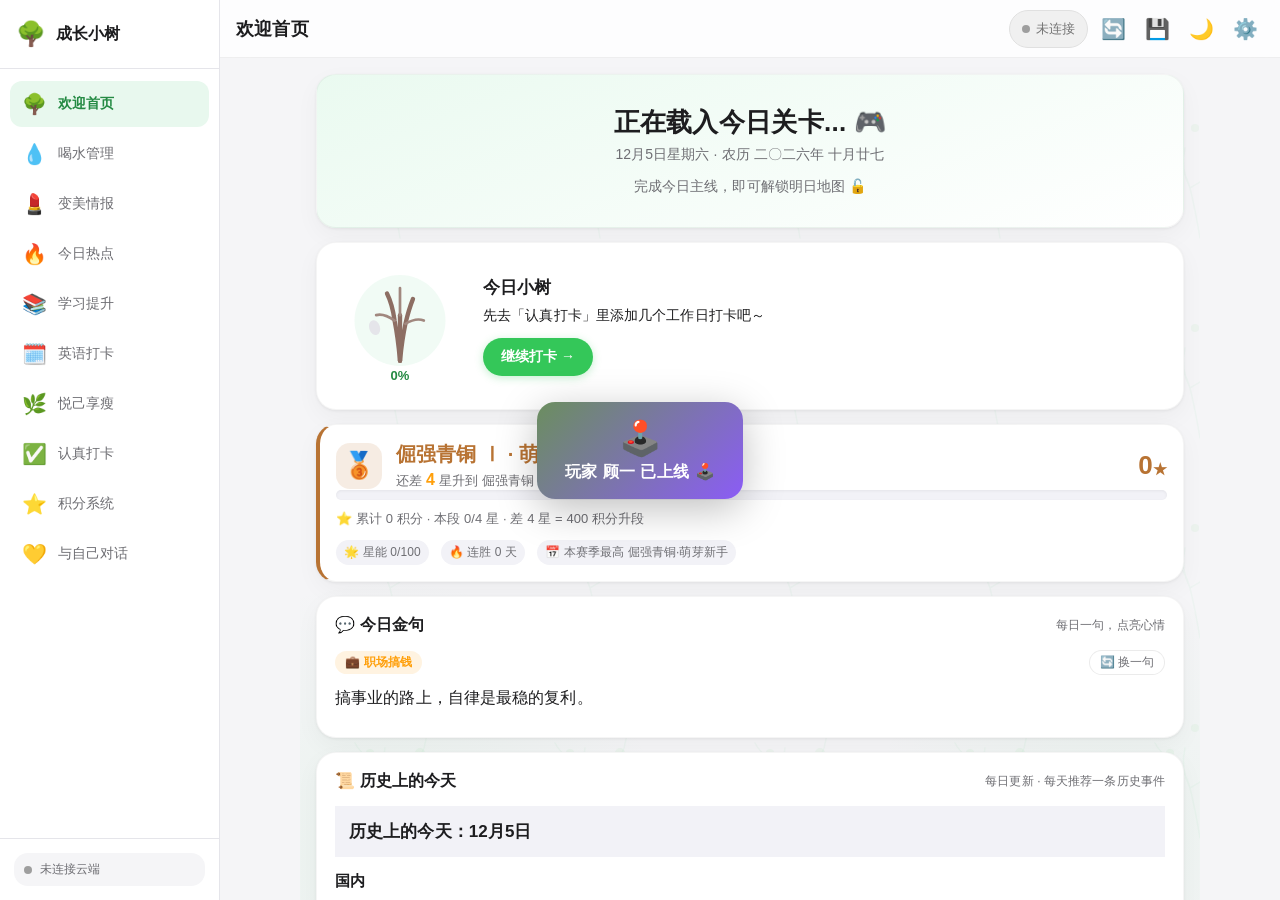
==== commit d66636c4: "feat: 语法讲义支持逐页编辑（改错 / 补笔记 / 恢复原文）v20261111b 【用户反馈】以后经常会遇到容易错的地方，或觉得特别有道理的语法点，希望能直接在 语法地图里修改编辑；点进某一项就" ====
--- a/index.html
+++ b/index.html
@@ -14,7 +14,7 @@
     <link rel="icon" type="image/x-icon" href="favicon.ico">
     <link rel="apple-touch-icon" href="apple-touch-icon.png">
     <title>顾一的成长小树</title>
-    <link rel="stylesheet" href="styles.20261111a.css">
+    <link rel="stylesheet" href="styles.20261111b.css">
     <!-- v20261107a：字体改用系统字体栈，去掉境外 Google Fonts 请求（慢网会阻塞后续脚本） -->
 </head>
 <body>
@@ -380,7 +380,7 @@
          两个从未使用的库（compromise / chart.js）已移除。defer 保证顺序执行且不阻塞页面解析 -->
     <script defer src="vendor/lunar.1.7.8.js"></script>
     <script defer src="vendor/supabase.2.119.0.js"></script>
-    <script defer src="app.20261111a.js"></script>
+    <script defer src="app.20261111b.js"></script>
     <script>
         // 全局错误兜底：若初始化崩溃，把错误显示在页面上，而不是白屏
         function showFatalError(msg, detail) {
--- a/styles.20261111b.css
+++ b/styles.20261111b.css
@@ -0,0 +1,5658 @@
+:root {
+    --bg: #f5f5f7;
+    --surface: #ffffff;
+    --surface-2: #f2f2f7;
+    --primary: #34c759;
+    --primary-light: #e8f8ee;
+    --primary-dark: #248a43;
+    --text: #1d1d1f;
+    --text-secondary: #6e6e73;
+    --border: #e5e5ea;
+    --accent: #ff9f0a;
+    --danger: #ff3b30;
+    --success: #34c759;
+    --accent-soft: #f3e8ff;
+    --shadow: 0 1px 3px rgba(0,0,0,0.06), 0 8px 24px rgba(0,0,0,0.04);
+    --radius: 20px;
+    --radius-sm: 14px;
+    --radius-md: 16px;
+    --progress: 0%;
+    --water: 0%;
+    --dx: 0px;
+    --dy: 0px;
+    --badge-flash-start: #c8e6c9;
+    --badge-flash-end: #e8f5e9;
+}
+
+/* ===== 暗夜模式 ===== */
+[data-theme="dark"] {
+    --bg: #000000;
+    --surface: #1c1c1e;
+    --surface-2: #2c2c2e;
+    --primary: #30d158;
+    --primary-light: #1c3326;
+    --primary-dark: #5be584;
+    --text: #f5f5f7;
+    --text-secondary: #98989d;
+    --border: #38383a;
+    --accent: #ffd60a;
+    --accent-soft: #3d2a4d;
+    --danger: #ff453a;
+    --success: #30d158;
+    --shadow: 0 1px 3px rgba(0,0,0,0.5), 0 8px 24px rgba(0,0,0,0.4);
+    --badge-flash-start: rgba(48, 209, 88, 0.35);
+    --badge-flash-end: rgba(48, 209, 88, 0.14);
+}
+
+[data-theme="dark"] body { background: var(--bg); }
+[data-theme="dark"] .modal-card,
+[data-theme="dark"] .ui-dialog { background: var(--surface); }
+[data-theme="dark"] input,
+[data-theme="dark"] select,
+[data-theme="dark"] textarea { background: var(--surface-2); color: var(--text); border-color: var(--border); }
+[data-theme="dark"] .cloud-status-badge,
+[data-theme="dark"] .icon-btn { border-color: var(--border); }
+[data-theme="dark"] ::-webkit-scrollbar-thumb { background: var(--surface-2); }
+
+
+* {
+    box-sizing: border-box;
+    -webkit-tap-highlight-color: transparent;
+}
+
+html, body {
+    margin: 0;
+    padding: 0;
+    height: 100%;
+    font-family: -apple-system, BlinkMacSystemFont, 'SF Pro Display', 'SF Pro Text', 'Noto Sans SC', 'PingFang SC', sans-serif;
+    background: var(--bg);
+    color: var(--text);
+    overflow: hidden;
+    -webkit-font-smoothing: antialiased;
+    letter-spacing: 0.1px;
+}
+
+/* 全局树主题底纹 */
+.content {
+    background-color: var(--bg);
+    background-image:
+        radial-gradient(circle at 10% 95%, rgba(52,199,89,.06) 0%, transparent 25%),
+        radial-gradient(circle at 90% 92%, rgba(52,199,89,.05) 0%, transparent 22%),
+        url("data:image/svg+xml,%3Csvg xmlns='http://www.w3.org/2000/svg' width='200' height='200' viewBox='0 0 200 200'%3E%3Cpath d='M100 180 Q95 150 90 130 Q85 110 70 100 Q60 95 55 85 M90 130 Q110 120 120 100 Q130 80 125 60 M90 130 Q80 110 85 90' fill='none' stroke='%2334c759' stroke-width='1.5' opacity='0.04' stroke-linecap='round'/%3E%3Ccircle cx='70' cy='95' r='4' fill='%2334c759' opacity='0.05'/%3E%3Ccircle cx='120' cy='95' r='5' fill='%2334c759' opacity='0.05'/%3E%3Ccircle cx='95' cy='70' r='4' fill='%2334c759' opacity='0.05'/%3E%3C/svg%3E");
+    background-repeat: repeat;
+}
+
+#app {
+    display: flex;
+    height: 100vh;
+    width: 100vw;
+}
+
+/* 侧边栏 */
+.sidebar {
+    width: 220px;
+    background: var(--surface);
+    border-right: 1px solid var(--border);
+    display: flex;
+    flex-direction: column;
+    flex-shrink: 0;
+    transition: transform 0.25s ease;
+    z-index: 100;
+}
+
+.sidebar-header {
+    padding: 20px 16px;
+    display: flex;
+    align-items: center;
+    gap: 10px;
+    border-bottom: 1px solid var(--border);
+}
+
+.logo {
+    font-size: 24px;
+}
+
+.logo-text {
+    font-weight: 700;
+    font-size: 16px;
+}
+
+.sidebar-close {
+    display: none;
+    margin-left: auto;
+    background: none;
+    border: none;
+    font-size: 18px;
+    color: var(--text-secondary);
+}
+
+.sidebar-nav {
+    flex: 1;
+    overflow-y: auto;
+    padding: 12px 10px;
+}
+
+.nav-item {
+    display: flex;
+    align-items: center;
+    gap: 10px;
+    padding: 11px 12px;
+    margin-bottom: 4px;
+    border-radius: var(--radius-sm);
+    cursor: pointer;
+    transition: all 0.15s;
+    color: var(--text-secondary);
+    font-size: 14px;
+}
+
+.nav-item:hover {
+    background: var(--surface-2);
+    color: var(--text);
+}
+
+.nav-item.active {
+    background: var(--primary-light);
+    color: var(--primary-dark);
+    font-weight: 500;
+}
+
+.nav-icon {
+    font-size: 20px;
+    width: 26px;
+    text-align: center;
+}
+
+.sidebar-footer {
+    padding: 14px;
+    border-top: 1px solid var(--border);
+}
+
+.sync-status {
+    display: flex;
+    align-items: center;
+    gap: 8px;
+    font-size: 12px;
+    color: var(--text-secondary);
+    padding: 8px 10px;
+    background: var(--bg);
+    border-radius: var(--radius-sm);
+}
+
+.sync-dot {
+    width: 8px;
+    height: 8px;
+    border-radius: 50%;
+    flex-shrink: 0;
+}
+
+.sync-dot.online {
+    background: #4caf50;
+    box-shadow: 0 0 0 3px rgba(76, 175, 80, 0.2);
+}
+
+.sync-dot.offline {
+    background: #9e9e9e;
+}
+
+.sync-dot.syncing {
+    background: #ff9800;
+    animation: pulse 1s infinite;
+}
+
+.sync-dot.pending {
+    background: #f5a623;
+    box-shadow: 0 0 0 3px rgba(245, 166, 35, 0.25);
+}
+
+@keyframes pulse {
+    0%, 100% { opacity: 1; }
+    50% { opacity: 0.4; }
+}
+
+/* 遮罩 */
+.overlay {
+    display: none;
+    position: fixed;
+    inset: 0;
+    background: rgba(0,0,0,0.35);
+    z-index: 90;
+}
+
+.overlay.show {
+    display: block;
+}
+
+/* 主内容 */
+.main {
+    flex: 1;
+    display: flex;
+    flex-direction: column;
+    min-width: 0;
+}
+
+.topbar {
+    height: 58px;
+    background: var(--surface);
+    border-bottom: 1px solid var(--border);
+    display: flex;
+    align-items: center;
+    padding: 0 16px;
+    gap: 12px;
+    flex-shrink: 0;
+}
+
+.menu-btn {
+    display: none;
+    background: none;
+    border: none;
+    font-size: 22px;
+    color: var(--text);
+    padding: 4px;
+}
+
+.page-title {
+    font-size: 18px;
+    font-weight: 700;
+    flex: 1;
+}
+
+.topbar-actions {
+    display: flex;
+    gap: 6px;
+}
+
+.icon-btn {
+    background: var(--bg);
+    border: none;
+    border-radius: 10px;
+    width: 36px;
+    height: 36px;
+    display: flex;
+    align-items: center;
+    justify-content: center;
+    font-size: 16px;
+    cursor: pointer;
+    color: var(--text);
+}
+.icon-btn.spinning { animation: spin .8s linear infinite; }
+@keyframes spin { from { transform: rotate(0deg); } to { transform: rotate(360deg); } }
+
+.icon-btn:hover {
+    background: var(--surface-2);
+}
+
+.content {
+    position: relative;
+    flex: 1;
+    overflow-y: auto;
+    padding: 16px;
+    -webkit-overflow-scrolling: touch;
+}
+
+/* 卡片 */
+.card {
+    background: var(--surface);
+    border-radius: var(--radius);
+    padding: 18px;
+    margin-bottom: 16px;
+    box-shadow: var(--shadow);
+    border: 1px solid var(--border);
+}
+
+.card-header {
+    display: flex;
+    align-items: center;
+    justify-content: space-between;
+    margin-bottom: 14px;
+}
+
+.card-title {
+    font-size: 16px;
+    font-weight: 700;
+    display: flex;
+    align-items: center;
+    gap: 8px;
+}
+
+.card-subtitle {
+    font-size: 12px;
+    color: var(--text-secondary);
+    margin-top: 4px;
+}
+
+.card-action {
+    font-size: 13px;
+    color: var(--primary);
+    background: none;
+    border: none;
+    cursor: pointer;
+    font-weight: 500;
+}
+
+/* 首页 */
+.home-hero {
+    text-align: center;
+    padding: 24px 12px;
+}
+
+.home-tag {
+    display: inline-flex;
+    align-items: center;
+    gap: 6px;
+    background: var(--surface-2);
+    padding: 6px 14px;
+    border-radius: 20px;
+    font-size: 13px;
+    color: var(--text-secondary);
+    margin-bottom: 14px;
+}
+
+.home-greeting {
+    font-size: 22px;
+    font-weight: 700;
+    margin-bottom: 6px;
+}
+
+.home-sub {
+    color: var(--text-secondary);
+    font-size: 14px;
+    margin-bottom: 20px;
+}
+
+.home-clock {
+    font-size: 48px;
+    font-weight: 700;
+    letter-spacing: 2px;
+    margin: 10px 0;
+    color: var(--text);
+}
+
+.home-date {
+    color: var(--text-secondary);
+    font-size: 14px;
+    line-height: 1.6;
+}
+
+.quote-card {
+    background: linear-gradient(135deg, #fff9e6 0%, #fff3d6 100%);
+}
+
+.quote-en {
+    color: var(--text-secondary);
+    font-size: 13px;
+    margin-top: 8px;
+    font-style: italic;
+}
+
+/* 表单元素 */
+.input-row {
+    display: flex;
+    gap: 10px;
+    margin-top: 12px;
+}
+
+.input {
+    flex: 1;
+    padding: 12px 14px;
+    border: 1px solid var(--border);
+    border-radius: var(--radius-sm);
+    background: var(--bg);
+    font-size: 14px;
+    outline: none;
+    font-family: inherit;
+    box-sizing: border-box;
+    -webkit-appearance: none;
+    appearance: none;
+}
+select.input {
+    background-image: url("data:image/svg+xml,%3Csvg xmlns='http://www.w3.org/2000/svg' width='12' height='12' viewBox='0 0 12 12'%3E%3Cpath fill='%23666' d='M6 8L1 3h10z'/%3E%3C/svg%3E");
+    background-repeat: no-repeat;
+    background-position: right 12px center;
+    padding-right: 34px;
+}
+
+.input:focus {
+    border-color: var(--primary);
+    background: var(--surface);
+}
+
+.btn {
+    padding: 10px 18px;
+    border-radius: var(--radius-sm);
+    border: none;
+    font-size: 14px;
+    cursor: pointer;
+    font-weight: 500;
+    transition: all 0.15s;
+    font-family: inherit;
+}
+
+.btn-primary {
+    background: var(--primary);
+    color: #fff;
+}
+
+.btn-primary:hover {
+    background: var(--primary-dark);
+}
+
+.btn-secondary {
+    background: var(--surface-2);
+    color: var(--text);
+}
+
+.btn-secondary:hover {
+    background: var(--border);
+}
+
+.btn-danger {
+    background: #ff4d4f;
+    color: #fff;
+}
+
+.btn-danger:hover {
+    background: #d9363e;
+}
+
+.btn-sm {
+    padding: 6px 12px;
+    font-size: 13px;
+}
+
+.btn-icon {
+    width: 44px;
+    height: 44px;
+    padding: 0;
+    display: flex;
+    align-items: center;
+    justify-content: center;
+    font-size: 20px;
+}
+
+/* 任务列表 */
+.task-list {
+    margin-top: 12px;
+}
+
+.task-item {
+    display: flex;
+    align-items: center;
+    gap: 10px;
+    padding: 12px;
+    background: var(--bg);
+    border-radius: var(--radius-sm);
+    margin-bottom: 8px;
+    transition: all 0.15s;
+}
+
+.task-item.completed .task-text {
+    text-decoration: line-through;
+    color: var(--text-secondary);
+}
+
+.task-check {
+    width: 22px;
+    height: 22px;
+    border: 2px solid var(--primary);
+    border-radius: 50%;
+    display: flex;
+    align-items: center;
+    justify-content: center;
+    cursor: pointer;
+    flex-shrink: 0;
+    color: transparent;
+    font-size: 12px;
+}
+
+.task-item.completed .task-check {
+    background: var(--primary);
+    color: #fff;
+}
+
+.task-text {
+    flex: 1;
+    font-size: 14px;
+}
+
+.task-delete {
+    background: none;
+    border: none;
+    color: var(--danger);
+    cursor: pointer;
+    font-size: 16px;
+    opacity: 0.6;
+}
+
+.task-delete:hover {
+    opacity: 1;
+}
+
+/* 历史折叠 */
+.history-group {
+    margin-bottom: 10px;
+    border-radius: var(--radius-sm);
+    overflow: hidden;
+    border: 1px solid var(--border);
+}
+
+.history-header {
+    display: flex;
+    align-items: center;
+    justify-content: space-between;
+    padding: 12px 14px;
+    background: var(--surface-2);
+    cursor: pointer;
+    font-weight: 500;
+    font-size: 14px;
+}
+
+.history-body {
+    display: none;
+    padding: 10px;
+    background: var(--surface);
+}
+
+.history-group.open .history-body {
+    display: block;
+}
+
+.history-arrow {
+    transition: transform 0.2s;
+}
+
+.history-group.open .history-arrow {
+    transform: rotate(180deg);
+}
+
+/* 喝水 */
+.water-ring {
+    width: 140px;
+    height: 140px;
+    border-radius: 50%;
+    background: conic-gradient(var(--primary) var(--progress, 0%), var(--surface-2) 0);
+    display: flex;
+    align-items: center;
+    justify-content: center;
+    margin: 0 auto 20px;
+    position: relative;
+}
+
+.water-ring::before {
+    content: '';
+    position: absolute;
+    width: 110px;
+    height: 110px;
+    border-radius: 50%;
+    background: var(--surface);
+}
+
+.water-ring-inner {
+    position: relative;
+    text-align: center;
+}
+
+.water-percent {
+    font-size: 28px;
+    font-weight: 700;
+    color: var(--primary);
+}
+
+.water-amount {
+    font-size: 12px;
+    color: var(--text-secondary);
+}
+
+.quick-actions {
+    display: grid;
+    grid-template-columns: repeat(4, 1fr);
+    gap: 10px;
+    margin-bottom: 16px;
+}
+
+.quick-btn {
+    background: var(--bg);
+    border: 1px solid var(--border);
+    border-radius: var(--radius-sm);
+    padding: 12px 4px;
+    text-align: center;
+    cursor: pointer;
+    font-size: 13px;
+}
+
+.quick-btn .emoji {
+    display: block;
+    font-size: 22px;
+    margin-bottom: 4px;
+}
+
+.quick-btn:hover {
+    background: var(--primary-light);
+    border-color: var(--primary);
+}
+
+.log-list {
+    margin-top: 12px;
+}
+
+.log-item {
+    display: flex;
+    justify-content: space-between;
+    align-items: center;
+    padding: 10px 12px;
+    background: var(--bg);
+    border-radius: var(--radius-sm);
+    margin-bottom: 6px;
+    font-size: 14px;
+}
+
+.log-delete {
+    background: none;
+    border: none;
+    color: var(--danger);
+    cursor: pointer;
+    opacity: 0.6;
+}
+
+/* 图表 */
+.chart-bar {
+    display: flex;
+    align-items: flex-end;
+    justify-content: space-between;
+    height: 100px;
+    gap: 8px;
+    padding-top: 10px;
+}
+
+.chart-col {
+    flex: 1;
+    display: flex;
+    flex-direction: column;
+    align-items: center;
+    gap: 6px;
+}
+
+.chart-bar-fill {
+    width: 100%;
+    background: var(--primary);
+    border-radius: 6px 6px 0 0;
+    min-height: 4px;
+    opacity: 0.8;
+}
+
+.chart-label {
+    font-size: 11px;
+    color: var(--text-secondary);
+}
+
+/* 运动 */
+.week-calendar {
+    display: grid;
+    grid-template-columns: repeat(7, 1fr);
+    gap: 8px;
+    margin-bottom: 16px;
+}
+
+.day-pill {
+    text-align: center;
+    padding: 10px 4px;
+    background: var(--bg);
+    border-radius: var(--radius-sm);
+    font-size: 12px;
+}
+
+.day-pill .day-name {
+    color: var(--text-secondary);
+    margin-bottom: 4px;
+}
+
+.day-pill .day-num {
+    font-weight: 700;
+}
+
+.day-pill.today {
+    background: var(--primary-light);
+    color: var(--primary-dark);
+}
+
+.day-pill.done {
+    background: var(--primary);
+    color: #fff;
+}
+
+.exercise-card {
+    background: var(--bg);
+    border-radius: var(--radius-sm);
+    padding: 14px;
+    margin-bottom: 12px;
+}
+
+.exercise-title {
+    font-weight: 700;
+    margin-bottom: 6px;
+}
+
+.exercise-meta {
+    font-size: 12px;
+    color: var(--text-secondary);
+    margin-bottom: 10px;
+}
+
+.tags {
+    display: flex;
+    gap: 6px;
+    flex-wrap: wrap;
+}
+
+.tag {
+    background: var(--primary-light);
+    color: var(--primary-dark);
+    padding: 4px 10px;
+    border-radius: 12px;
+    font-size: 12px;
+}
+
+/* 表达能力 */
+.tab-card {
+    padding: 6px;
+    margin-bottom: 14px;
+}
+.tab-card .tab-bar {
+    margin-bottom: 0;
+}
+
+.tab-bar {
+    display: flex;
+    gap: 4px;
+    padding: 5px;
+    background: var(--surface-2);
+    border-radius: 16px;
+    overflow-x: auto;
+    -webkit-overflow-scrolling: touch;
+    scrollbar-width: none;
+}
+.tab-bar::-webkit-scrollbar { display: none; }
+
+.tab-btn {
+    display: inline-flex;
+    align-items: center;
+    justify-content: center;
+    gap: 4px;
+    flex: 1 0 auto;
+    min-width: 64px;
+    padding: 9px 14px;
+    background: transparent;
+    border: none;
+    border-radius: 12px;
+    cursor: pointer;
+    font-size: 14px;
+    color: var(--text-secondary);
+    white-space: nowrap;
+    transition: all 0.2s ease;
+}
+
+.tab-btn.active {
+    background: var(--primary);
+    color: #fff;
+    box-shadow: 0 2px 8px rgba(107, 142, 94, 0.25);
+    font-weight: 600;
+}
+
+.skill-card {
+    background: var(--bg);
+    border-radius: var(--radius-sm);
+    padding: 16px;
+    margin-bottom: 12px;
+}
+
+.skill-type {
+    display: inline-block;
+    background: var(--primary-light);
+    color: var(--primary-dark);
+    padding: 3px 10px;
+    border-radius: 10px;
+    font-size: 12px;
+    margin-bottom: 8px;
+}
+
+.skill-title {
+    font-weight: 700;
+    font-size: 16px;
+    margin-bottom: 10px;
+}
+
+.skill-section {
+    margin-bottom: 10px;
+}
+
+.skill-section-title {
+    font-size: 12px;
+    color: var(--primary);
+    font-weight: 700;
+    margin-bottom: 4px;
+}
+
+.skill-example {
+    background: #fff;
+    padding: 12px;
+    border-radius: 10px;
+    border-left: 3px solid var(--primary);
+    font-size: 14px;
+    line-height: 1.6;
+}
+
+.fav-btn {
+    float: right;
+    background: none;
+    border: none;
+    font-size: 18px;
+    cursor: pointer;
+    color: var(--text-secondary);
+}
+
+.fav-btn.active {
+    color: #ff9800;
+}
+
+/* 新闻 */
+.news-list {
+    counter-reset: news;
+}
+
+.news-item {
+    display: flex;
+    gap: 12px;
+    padding: 12px 0;
+    border-bottom: 1px solid var(--border);
+    font-size: 14px;
+    line-height: 1.5;
+}
+
+.news-item:last-child {
+    border-bottom: none;
+}
+
+.news-num {
+    width: 22px;
+    height: 22px;
+    border-radius: 50%;
+    background: var(--primary-light);
+    color: var(--primary-dark);
+    display: flex;
+    align-items: center;
+    justify-content: center;
+    font-size: 12px;
+    font-weight: 700;
+    flex-shrink: 0;
+}
+
+.news-category {
+    font-size: 11px;
+    color: var(--primary);
+    margin-top: 4px;
+}
+
+/* 博客 / 书籍 */
+.blog-card, .book-card {
+    display: flex;
+    gap: 14px;
+    background: var(--bg);
+    border-radius: var(--radius-sm);
+    padding: 14px;
+    margin-bottom: 12px;
+}
+.book-num {
+    width: 28px; height: 28px; border-radius: 50%;
+    background: var(--primary-light); color: var(--primary-dark);
+    display: flex; align-items: center; justify-content: center;
+    font-size: 13px; font-weight: 700; flex-shrink: 0;
+}
+.book-info { flex: 1; }
+.book-title { font-weight: 700; margin-bottom: 4px; }
+.book-author { font-size: 12px; color: var(--primary); background: var(--primary-light); padding: 2px 8px; border-radius: 8px; display: inline-block; margin-bottom: 6px; }
+.book-desc { font-size: 13px; color: var(--text-secondary); margin-bottom: 10px; line-height: 1.4; }
+.book-review { font-size: 13px; color: var(--text); line-height: 1.5; background: var(--surface-2); padding: 10px 12px; border-radius: 10px; border-left: 3px solid var(--primary); margin-bottom: 8px; }
+.review-label { color: var(--primary-dark); font-weight: 600; }
+.review-text { display: inline; }
+.review-expand { width: 100%; margin-bottom: 12px; font-size: 13px; }
+#bookReviewBody p { margin-bottom: 12px; line-height: 1.7; color: var(--text); }
+#bookReviewBody p:last-child { margin-bottom: 0; }
+
+.blog-icon {
+    width: 48px;
+    height: 48px;
+    border-radius: 12px;
+    background: var(--surface);
+    display: flex;
+    align-items: center;
+    justify-content: center;
+    font-size: 24px;
+    flex-shrink: 0;
+}
+
+.blog-info {
+    flex: 1;
+}
+
+.blog-title {
+    font-weight: 700;
+    margin-bottom: 4px;
+}
+
+.blog-source {
+    font-size: 12px;
+    color: var(--primary);
+    background: var(--primary-light);
+    padding: 2px 8px;
+    border-radius: 8px;
+    display: inline-block;
+    margin-bottom: 6px;
+}
+
+.blog-desc {
+    font-size: 13px;
+    color: var(--text-secondary);
+    margin-bottom: 10px;
+    line-height: 1.4;
+}
+
+.blog-actions {
+    display: flex;
+    gap: 8px;
+}
+
+.blog-actions .btn {
+    padding: 6px 12px;
+    font-size: 12px;
+}
+
+/* 记账 */
+.account-summary {
+    display: grid;
+    grid-template-columns: repeat(3, 1fr);
+    gap: 10px;
+    margin-bottom: 16px;
+}
+
+.summary-box {
+    background: var(--bg);
+    border-radius: var(--radius-sm);
+    padding: 14px 8px;
+    text-align: center;
+}
+
+.summary-label {
+    font-size: 12px;
+    color: var(--text-secondary);
+    margin-bottom: 6px;
+}
+
+.summary-value {
+    font-size: 18px;
+    font-weight: 700;
+}
+
+.income { color: var(--primary); }
+.expense { color: var(--danger); }
+
+/* 备忘录 */
+.memo-textarea {
+    width: 100%;
+    min-height: 200px;
+    padding: 14px;
+    border: 1px solid var(--border);
+    border-radius: var(--radius-sm);
+    background: var(--bg);
+    font-size: 14px;
+    line-height: 1.6;
+    resize: vertical;
+    font-family: inherit;
+}
+
+.memo-textarea:focus {
+    outline: none;
+    border-color: var(--primary);
+    background: var(--surface);
+}
+
+/* 设置弹窗 */
+.modal {
+    display: none;
+    position: fixed;
+    inset: 0;
+    background: rgba(0,0,0,0.4);
+    z-index: 200;
+    align-items: center;
+    justify-content: center;
+    padding: 16px;
+}
+
+.modal.show {
+    display: flex;
+}
+
+.modal-card {
+    background: var(--surface);
+    border-radius: var(--radius);
+    width: 100%;
+    max-width: 420px;
+    max-height: 90vh;
+    overflow: hidden;
+    display: flex;
+    flex-direction: column;
+    box-shadow: 0 20px 50px rgba(0,0,0,0.15);
+}
+
+.modal-header {
+    padding: 18px;
+    border-bottom: 1px solid var(--border);
+    display: flex;
+    align-items: center;
+    justify-content: space-between;
+}
+
+.modal-header h3 {
+    margin: 0;
+    font-size: 18px;
+}
+
+.modal-close {
+    background: none;
+    border: none;
+    font-size: 18px;
+    color: var(--text-secondary);
+    cursor: pointer;
+}
+
+.modal-body {
+    padding: 18px;
+    overflow-y: auto;
+}
+
+.form-group {
+    margin-bottom: 16px;
+}
+
+.form-group label {
+    display: block;
+    font-size: 13px;
+    font-weight: 500;
+    margin-bottom: 6px;
+    color: var(--text-secondary);
+}
+
+.form-group input {
+    width: 100%;
+    padding: 12px 14px;
+    border: 1px solid var(--border);
+    border-radius: var(--radius-sm);
+    background: var(--bg);
+    font-size: 14px;
+    font-family: inherit;
+}
+
+.form-group input:focus {
+    outline: none;
+    border-color: var(--primary);
+    background: var(--surface);
+}
+
+.field-hint {
+    font-size: 11px;
+    color: var(--text-secondary);
+    margin-top: 5px;
+    line-height: 1.4;
+}
+
+.form-tip {
+    font-size: 12px;
+    color: var(--text-secondary);
+    line-height: 1.5;
+    padding: 12px;
+    background: var(--bg);
+    border-radius: var(--radius-sm);
+}
+
+.modal-footer {
+    padding: 14px 18px;
+    border-top: 1px solid var(--border);
+    display: flex;
+    justify-content: flex-end;
+    gap: 10px;
+}
+
+/* Toast */
+.toast {
+    position: fixed;
+    bottom: 24px;
+    left: 50%;
+    transform: translateX(-50%) translateY(100px);
+    background: var(--text);
+    color: #fff;
+    padding: 12px 20px;
+    border-radius: 24px;
+    font-size: 14px;
+    z-index: 300;
+    opacity: 0;
+    transition: all 0.3s;
+    pointer-events: none;
+}
+
+.toast.show {
+    transform: translateX(-50%) translateY(0);
+    opacity: 1;
+}
+
+/* 通用确认/输入弹窗（替代 window.confirm/prompt） */
+.ui-modal {
+    display: none;
+    position: fixed;
+    inset: 0;
+    z-index: 2000;
+    background: rgba(0,0,0,.45);
+    align-items: center;
+    justify-content: center;
+    padding: 20px;
+}
+.ui-modal-card {
+    width: 100%;
+    max-width: 340px;
+    background: var(--surface);
+    border-radius: var(--radius);
+    padding: 20px;
+    box-shadow: 0 12px 40px rgba(0,0,0,.25);
+    animation: uiModalIn .18s ease;
+}
+@keyframes uiModalIn { from { transform: scale(.94); opacity: 0; } to { transform: scale(1); opacity: 1; } }
+.ui-modal-title { font-size: 16px; font-weight: 700; color: var(--text); margin-bottom: 8px; }
+.ui-modal-msg { font-size: 14px; color: var(--text-secondary); line-height: 1.6; margin-bottom: 14px; white-space: pre-line; }
+.ui-modal-input { width: 100%; margin-bottom: 14px; }
+.ui-modal-actions { display: flex; gap: 10px; justify-content: flex-end; }
+.ui-modal-actions .btn { flex: 1; }
+
+/* 空状态 */
+.empty-state {
+    text-align: center;
+    padding: 30px 20px;
+    color: var(--text-secondary);
+    font-size: 14px;
+}
+
+.empty-state .emoji {
+    font-size: 40px;
+    margin-bottom: 10px;
+    display: block;
+}
+
+/* 打卡项 */
+.checkin-item {
+    display: flex;
+    align-items: center;
+    justify-content: space-between;
+    padding: 14px;
+    background: var(--bg);
+    border-radius: var(--radius-sm);
+    margin-bottom: 10px;
+    transition: all 0.15s;
+}
+
+.checkin-item.done {
+    background: var(--primary-light);
+}
+
+.checkin-info {
+    display: flex;
+    align-items: center;
+    gap: 12px;
+    flex: 1;
+}
+
+.checkin-num {
+    width: 28px;
+    height: 28px;
+    border-radius: 50%;
+    background: var(--surface);
+    border: 2px solid var(--primary);
+    color: var(--primary);
+    display: flex;
+    align-items: center;
+    justify-content: center;
+    font-size: 13px;
+    font-weight: 700;
+    flex-shrink: 0;
+}
+
+.checkin-item.done .checkin-num {
+    background: var(--primary);
+    color: #fff;
+}
+
+.checkin-name {
+    font-size: 14px;
+    font-weight: 500;
+    margin-bottom: 4px;
+}
+
+.checkin-points {
+    font-size: 12px;
+    color: var(--accent);
+    font-weight: 700;
+}
+
+.checkin-input-row {
+    align-items: stretch;
+}
+
+/* 新增打卡项：自定义板块下拉（替代原生 select，解决手机 WebView 下拉不弹问题） */
+.checkin-module-select {
+    position: relative;
+    flex: 1 1 110px;
+    min-width: 96px;
+    display: flex;
+    align-items: center;
+    justify-content: space-between;
+    gap: 6px;
+    padding: 12px 14px;
+    border: 1px solid var(--border);
+    border-radius: var(--radius-sm);
+    background: var(--bg);
+    font-size: 14px;
+    cursor: pointer;
+    user-select: none;
+    -webkit-tap-highlight-color: transparent;
+    box-sizing: border-box;
+}
+.checkin-module-select:active { border-color: var(--primary); }
+.checkin-module-label { overflow: hidden; text-overflow: ellipsis; white-space: nowrap; }
+.checkin-module-arrow { flex: 0 0 auto; color: var(--text-secondary); font-size: 12px; }
+.checkin-module-menu {
+    position: absolute;
+    top: calc(100% + 6px);
+    left: 0;
+    right: 0;
+    z-index: 30;
+    background: var(--surface);
+    border: 1px solid var(--border);
+    border-radius: var(--radius-sm);
+    box-shadow: 0 8px 24px rgba(0,0,0,.12);
+    padding: 6px;
+    max-height: 240px;
+    overflow-y: auto;
+}
+.checkin-module-item {
+    padding: 10px 12px;
+    border-radius: 8px;
+    font-size: 14px;
+    cursor: pointer;
+}
+.checkin-module-item:active { background: var(--surface-2); }
+.checkin-module-item.active { background: var(--primary); color: #fff; font-weight: 600; }
+
+.checkin-input-name {
+    flex: 1 1 0;
+    min-width: 0;
+}
+
+.checkin-input-points {
+    flex: 0 0 80px;
+    min-width: 0;
+}
+
+.checkin-input-btn {
+    flex: 0 0 auto;
+}
+
+/* 积分系统 */
+.points-summary {
+    display: grid;
+    grid-template-columns: repeat(4, 1fr);
+    gap: 10px;
+}
+
+.calendar {
+    display: grid;
+    grid-template-columns: repeat(7, 1fr);
+    gap: 6px;
+    text-align: center;
+}
+
+.calendar-header {
+    font-size: 12px;
+    color: var(--text-secondary);
+    padding: 8px 0;
+    font-weight: 500;
+}
+
+.calendar-day {
+    aspect-ratio: 1;
+    display: flex;
+    flex-direction: column;
+    align-items: center;
+    justify-content: center;
+    background: var(--bg);
+    border-radius: 10px;
+    font-size: 13px;
+    position: relative;
+    padding: 4px;
+}
+
+.calendar-day.empty {
+    background: transparent;
+}
+
+.calendar-day.today {
+    border: 2px solid var(--primary);
+    font-weight: 700;
+}
+
+.calendar-day.checked {
+    background: var(--primary-light);
+    color: var(--primary-dark);
+}
+
+.calendar-dot {
+    width: 5px;
+    height: 5px;
+    border-radius: 50%;
+    background: var(--primary);
+    position: absolute;
+    bottom: 4px;
+}
+
+.wish-card {
+    display: flex;
+    align-items: center;
+    justify-content: space-between;
+    gap: 12px;
+    padding: 14px;
+    background: var(--bg);
+    border-radius: var(--radius-sm);
+    margin-bottom: 10px;
+}
+
+.wish-card.exchanged {
+    opacity: 0.7;
+}
+
+.wish-image {
+    width: 56px;
+    height: 56px;
+    border-radius: 12px;
+    background: var(--surface);
+    display: flex;
+    align-items: center;
+    justify-content: center;
+    overflow: hidden;
+    flex-shrink: 0;
+}
+
+.wish-image img {
+    width: 100%;
+    height: 100%;
+    object-fit: cover;
+}
+
+.wish-title {
+    font-size: 15px;
+    font-weight: 700;
+    margin-bottom: 4px;
+}
+
+/* 首页积分统计 mini */
+.points-mini .points-summary {
+    grid-template-columns: repeat(4, 1fr);
+}
+
+/* 减重模块 */
+.weight-grid {
+    display: grid;
+    grid-template-columns: repeat(2, 1fr);
+    gap: 12px;
+    margin-bottom: 16px;
+}
+
+.weight-box {
+    background: var(--bg);
+    border-radius: var(--radius-sm);
+    padding: 16px;
+    text-align: center;
+}
+
+.weight-label {
+    font-size: 13px;
+    color: var(--text-secondary);
+    margin-bottom: 6px;
+}
+
+.weight-num {
+    font-size: 28px;
+    font-weight: 700;
+    color: var(--text);
+    margin-bottom: 4px;
+}
+
+.weight-num small {
+    font-size: 14px;
+    margin-left: 2px;
+}
+
+.weight-num.primary {
+    color: var(--primary);
+}
+
+.weight-hint {
+    font-size: 12px;
+    color: var(--text-secondary);
+}
+
+.progress-card {
+    background: var(--bg);
+    border-radius: var(--radius-sm);
+    padding: 18px;
+    margin-top: 14px;
+}
+
+.progress-title {
+    font-size: 15px;
+    font-weight: 700;
+    margin-bottom: 12px;
+    color: var(--primary-dark);
+}
+
+.progress-bar {
+    height: 14px;
+    background: var(--surface);
+    border-radius: 7px;
+    overflow: hidden;
+    margin-bottom: 10px;
+    box-shadow: inset 0 1px 3px rgba(0,0,0,0.06);
+}
+
+.progress-fill {
+    height: 100%;
+    background: linear-gradient(90deg, var(--primary), #8fb382);
+    border-radius: 7px;
+    transition: width 0.4s ease;
+    box-shadow: 0 0 8px rgba(107, 142, 35, 0.28);
+}
+
+.progress-meta {
+    font-size: 13px;
+    color: var(--text-secondary);
+}
+
+.guidance-card {
+    background: linear-gradient(135deg, #fff9e6 0%, #fff3d6 100%);
+}
+
+.guidance-text {
+    font-size: 14px;
+    line-height: 1.7;
+    padding-left: 14px;
+    border-left: 3px solid var(--accent);
+    color: var(--text);
+}
+
+/* 围度 */
+.measure-grid {
+    display: grid;
+    grid-template-columns: repeat(2, 1fr);
+    gap: 12px;
+}
+
+.measure-grid .form-group {
+    margin-bottom: 0;
+}
+
+/* 围度进度对比 */
+.measure-summary {
+    display: flex;
+    flex-direction: column;
+    gap: 2px;
+}
+.ms-head, .ms-row {
+    display: grid;
+    grid-template-columns: 1.6fr 0.9fr 0.9fr 0.9fr 2fr;
+    align-items: center;
+    gap: 6px;
+    padding: 8px 4px;
+    font-size: 13px;
+}
+.ms-head {
+    color: var(--text-secondary);
+    font-weight: 600;
+    border-bottom: 1px solid var(--border);
+}
+.ms-row {
+    border-bottom: 1px dashed var(--border);
+}
+.ms-row:last-child { border-bottom: none; }
+.ms-label { font-weight: 500; }
+.ms-cur { font-weight: 700; color: var(--primary-dark); }
+.ms-tgt { color: var(--text-secondary); }
+.ms-diff.down { color: var(--success); font-weight: 700; }
+.ms-diff.up { color: var(--danger); font-weight: 700; }
+.ms-bar {
+    height: 8px;
+    background: var(--primary-light);
+    border-radius: 6px;
+    overflow: hidden;
+}
+.ms-fill {
+    height: 100%;
+    background: linear-gradient(90deg, var(--primary), var(--accent));
+    border-radius: 6px;
+    transition: width .4s ease;
+}
+
+.tip-box {
+    font-size: 13px;
+    color: var(--text-secondary);
+    line-height: 1.6;
+    background: var(--primary-light);
+    padding: 12px;
+    border-radius: var(--radius-sm);
+}
+
+/* 喝水 */
+.water-card {
+    overflow: hidden;
+}
+
+.water-main {
+    display: flex;
+    align-items: center;
+    justify-content: space-between;
+    margin-bottom: 18px;
+}
+
+.water-info-left {
+    flex: 1;
+}
+
+.water-total {
+    font-size: 48px;
+    font-weight: 700;
+    line-height: 1;
+}
+
+.water-total small {
+    font-size: 16px;
+    margin-left: 4px;
+    color: var(--text-secondary);
+}
+
+.water-sub {
+    font-size: 14px;
+    color: var(--text-secondary);
+    margin: 6px 0 14px;
+}
+
+.water-goal-row {
+    display: flex; align-items: baseline; gap: 8px; flex-wrap: wrap;
+}
+
+.water-goal {
+    font-size: 24px;
+    font-weight: 700;
+    color: var(--text);
+}
+
+.water-goal small {
+    font-size: 13px;
+    margin-left: 2px;
+}
+
+.water-goal-label {
+    font-size: 12px;
+    color: var(--text-secondary);
+    font-weight: 400;
+}
+
+.water-tip {
+    text-align: center;
+    color: var(--text-secondary);
+    font-size: 13px;
+    margin-top: 12px;
+    background: var(--bg);
+    padding: 10px;
+    border-radius: var(--radius-sm);
+}
+.water-tip.success {
+    background: var(--primary-light);
+    color: var(--primary-dark);
+    font-weight: 600;
+}
+.water-mode-bar {
+    display: flex;
+    gap: 10px;
+    margin: 14px 0 8px;
+}
+.water-select { margin-right: 10px; width: 18px; height: 18px; accent-color: var(--primary); }
+.log-item.select-mode { cursor: pointer; }
+
+.water-glass {
+    width: 110px;
+    height: 140px;
+    border: 3px solid var(--border);
+    border-radius: 14px 14px 22px 22px;
+    position: relative;
+    overflow: hidden;
+    background: var(--surface);
+    flex-shrink: 0;
+    margin-left: 14px;
+}
+
+.water-glass::before {
+    content: '';
+    position: absolute;
+    left: 0;
+    right: 0;
+    bottom: 0;
+    height: var(--water, 0%);
+    background: linear-gradient(180deg, #a8d8ea 0%, #6bb9d6 100%);
+    transition: height 0.4s ease;
+}
+
+.water-glass-inner {
+    position: relative;
+    z-index: 2;
+    width: 100%;
+    height: 100%;
+    display: flex;
+    align-items: center;
+    justify-content: center;
+    font-size: 20px;
+    font-weight: 700;
+    color: var(--text);
+}
+
+.water-actions {
+    display: flex;
+    gap: 10px;
+    justify-content: center;
+    margin-bottom: 16px;
+    flex-wrap: wrap;
+}
+
+.water-btn {
+    display: flex;
+    flex-direction: column;
+    align-items: center;
+    gap: 6px;
+    padding: 12px 10px;
+    min-width: 64px;
+    background: var(--bg);
+    border: 1px solid var(--border);
+    border-radius: var(--radius-sm);
+    cursor: pointer;
+    font-size: 12px;
+    color: var(--text);
+}
+
+.water-btn.primary {
+    background: var(--primary);
+    color: #fff;
+    border-color: var(--primary);
+}
+
+.water-btn span {
+    font-size: 20px;
+}
+
+.water-tips-row {
+    display: grid;
+    grid-template-columns: repeat(3, 1fr);
+    gap: 10px;
+}
+
+.water-tip {
+    background: var(--bg);
+    border-radius: var(--radius-sm);
+    padding: 12px;
+    text-align: center;
+}
+
+.water-tip-title {
+    font-size: 14px;
+    font-weight: 700;
+    margin-bottom: 4px;
+}
+
+.water-tip-desc {
+    font-size: 12px;
+    color: var(--text-secondary);
+}
+
+/* 打卡日历紧凑 */
+.calendar-card {
+    padding: 14px;
+}
+
+.calendar-compact {
+    gap: 4px;
+}
+
+.calendar-compact .calendar-header {
+    font-size: 11px;
+    padding: 4px 0;
+}
+
+.calendar-compact .calendar-day {
+    aspect-ratio: auto !important;
+    min-height: 40px;
+    padding: 4px 2px;
+    font-size: 12px;
+    display: flex;
+    flex-direction: column;
+    align-items: center;
+    justify-content: center;
+    gap: 2px;
+}
+
+.cal-num {
+    line-height: 1;
+}
+
+.cal-hearts {
+    font-size: 10px;
+    line-height: 1;
+    letter-spacing: -1px;
+}
+
+.calendar-legend {
+    font-size: 12px;
+    color: var(--text-secondary);
+    text-align: center;
+    margin-top: 8px;
+}
+
+/* 心愿分组 */
+.wish-group {
+    margin-bottom: 14px;
+}
+
+.wish-group-title {
+    font-size: 13px;
+    color: var(--text-secondary);
+    margin-bottom: 8px;
+    padding-left: 6px;
+    border-left: 3px solid var(--primary);
+}
+
+/* 十分钟精读 */
+.deep-read-intro {
+    font-size: 13px;
+    color: var(--text-secondary);
+    margin-bottom: 10px;
+}
+
+.deep-read-text {
+    font-size: 14px;
+    line-height: 1.8;
+    color: var(--text);
+    max-height: 140px;
+    overflow: hidden;
+    position: relative;
+}
+
+.deep-read-text::after {
+    content: '';
+    position: absolute;
+    bottom: 0;
+    left: 0;
+    right: 0;
+    height: 40px;
+    background: linear-gradient(transparent, var(--surface));
+}
+
+.deep-read-text.expanded {
+    max-height: none;
+}
+
+.deep-read-text.expanded::after {
+    display: none;
+}
+
+/* 热榜 */
+.hot-tabs {
+    display: flex;
+    gap: 8px;
+    flex-wrap: wrap;
+    margin-bottom: 12px;
+}
+
+.hot-tab {
+    padding: 6px 12px;
+    border-radius: 16px;
+    border: 1px solid var(--border);
+    background: var(--bg);
+    font-size: 13px;
+    cursor: pointer;
+    color: var(--text-secondary);
+}
+
+.hot-tab.active {
+    background: var(--primary);
+    color: #fff;
+    border-color: var(--primary);
+}
+
+.hot-update {
+    font-size: 12px;
+    color: var(--text-secondary);
+    margin-bottom: 10px;
+}
+
+.shenlun-result {
+    background: var(--bg);
+    border-radius: var(--radius-sm);
+    padding: 14px;
+    font-size: 14px;
+    line-height: 1.8;
+    white-space: pre-wrap;
+}
+
+.shenlun-result pre {
+    white-space: pre-wrap;
+    margin: 0;
+    font-family: inherit;
+}
+
+.shenlun-item {
+    background: var(--bg);
+    border-radius: var(--radius-sm);
+    padding: 14px;
+    margin-bottom: 10px;
+}
+
+.shenlun-title {
+    font-weight: 700;
+    margin-bottom: 8px;
+}
+
+.shenlun-body {
+    font-size: 13px;
+    color: var(--text-secondary);
+    line-height: 1.7;
+}
+
+.status-bar {
+    display: flex;
+    gap: 16px;
+    margin-bottom: 14px;
+    padding: 8px 12px;
+    background: var(--surface);
+    border: 1px solid var(--border);
+    border-radius: var(--radius);
+    font-size: 13px;
+}
+
+.status-item {
+    display: flex;
+    align-items: center;
+    gap: 6px;
+    color: var(--text-secondary);
+}
+
+.status-dot {
+    width: 8px;
+    height: 8px;
+    border-radius: 50%;
+    flex-shrink: 0;
+}
+
+.status-dot.on {
+    background: #4caf50;
+    box-shadow: 0 0 0 3px rgba(76, 175, 80, 0.2);
+}
+
+.status-dot.off {
+    background: #9e9e9e;
+}
+
+.status-badge {
+    display: inline-flex;
+    align-items: center;
+    padding: 3px 10px;
+    border-radius: 999px;
+    font-size: 12px;
+    background: var(--bg);
+    color: var(--text-secondary);
+    border: 1px solid var(--border);
+}
+
+.status-badge.connected {
+    background: rgba(76, 175, 80, 0.12);
+    color: #2e7d32;
+    border-color: rgba(76, 175, 80, 0.3);
+}
+
+.status-badge.error {
+    background: rgba(199, 107, 107, 0.12);
+    color: var(--danger);
+    border-color: rgba(199, 107, 107, 0.3);
+}
+
+.cloud-status-badge {
+    display: inline-flex;
+    align-items: center;
+    gap: 6px;
+    padding: 5px 12px;
+    border-radius: 999px;
+    font-size: 13px;
+    background: #e8f5e9;
+    color: #2e7d32;
+    border: 1px solid #c8e6c9;
+    white-space: nowrap;
+    transition: background .2s ease, box-shadow .2s ease;
+}
+.cloud-status-badge.just-synced {
+    animation: badgeFlash .8s ease;
+}
+@keyframes badgeFlash {
+    0% { background: var(--badge-flash-start); box-shadow: 0 0 0 4px rgba(76, 175, 80, 0.25); }
+    100% { background: var(--badge-flash-end); box-shadow: none; }
+}
+
+.cloud-status-dot {
+    width: 8px;
+    height: 8px;
+    border-radius: 50%;
+    flex-shrink: 0;
+}
+
+.cloud-status-dot.online {
+    background: #4caf50;
+    box-shadow: 0 0 0 3px rgba(76, 175, 80, 0.2);
+}
+
+.cloud-status-dot.offline {
+    background: #9e9e9e;
+}
+
+.cloud-status-dot.syncing {
+    background: #1e88e5;
+    animation: pulse 1s infinite;
+}
+
+.cloud-status-dot.error {
+    background: #e53935;
+    box-shadow: 0 0 0 3px rgba(229, 57, 53, 0.2);
+}
+
+.cloud-status-dot.pending {
+    background: #f5a623;
+    box-shadow: 0 0 0 3px rgba(245, 166, 35, 0.25);
+}
+
+.sync-dot.error {
+    background: #e53935;
+    box-shadow: 0 0 0 3px rgba(229, 57, 53, 0.2);
+}
+
+/* 顶部徽章按状态配色 */
+.cloud-status-badge.offline {
+    background: #f0f0f0;
+    color: #757575;
+    border-color: #e0e0e0;
+}
+
+.cloud-status-badge.syncing {
+    background: #e3f2fd;
+    color: #1565c0;
+    border-color: #bbdefb;
+}
+
+.cloud-status-badge.error {
+    background: #fdecea;
+    color: #c62828;
+    border-color: #f5c6c6;
+}
+
+.cloud-status-badge.pending {
+    background: #fff4e0;
+    color: #b26a00;
+    border-color: #f5d28a;
+}
+
+/* 设置面板状态点配色 */
+.status-dot-inline.syncing {
+    background: #1e88e5;
+    box-shadow: 0 0 0 2px rgba(30, 136, 229, 0.2);
+}
+
+.status-dot-inline.error {
+    background: #e53935;
+    box-shadow: 0 0 0 2px rgba(229, 57, 53, 0.2);
+}
+
+/* 建表 SQL 引导 */
+.sql-help {
+    border: 1px dashed var(--accent);
+    border-radius: var(--radius-sm);
+    padding: 10px 12px;
+    margin-bottom: 8px;
+    background: var(--surface);
+}
+
+.sql-help summary {
+    cursor: pointer;
+    font-size: 13px;
+    font-weight: 600;
+    color: var(--primary-dark);
+}
+
+.sql-tip {
+    font-size: 12px;
+    color: var(--text-secondary);
+    line-height: 1.6;
+    margin: 8px 0;
+}
+
+.sql-code {
+    background: #2b2b2b;
+    color: #e6e6e6;
+    padding: 12px;
+    border-radius: 10px;
+    font-size: 12px;
+    line-height: 1.6;
+    overflow-x: auto;
+    white-space: pre;
+    font-family: 'SFMono-Regular', Consolas, monospace;
+}
+
+.connection-status-row {
+    display: flex;
+    align-items: center;
+    justify-content: space-between;
+    padding: 10px 12px;
+    background: var(--bg);
+    border-radius: var(--radius-sm);
+    margin-bottom: 12px;
+    border: 1px solid var(--border);
+}
+
+.connection-label {
+    font-size: 14px;
+    font-weight: 500;
+    color: var(--text);
+}
+
+.settings-section {
+    border: 1px solid var(--border);
+    border-radius: var(--radius);
+    padding: 14px;
+    margin-bottom: 16px;
+    background: var(--bg);
+}
+
+.settings-section.settings-danger {
+    border-color: #ffccc7;
+    background: #fff2f0;
+}
+
+.settings-section-title {
+    font-size: 15px;
+    font-weight: 700;
+    color: var(--text);
+    margin-bottom: 12px;
+}
+
+.cloud-settings-status {
+    padding: 12px;
+    background: var(--surface);
+    border: 1px solid var(--border);
+    border-radius: var(--radius-sm);
+    margin-bottom: 14px;
+}
+
+.cloud-settings-status.connected {
+    background: #e8f5e9;
+    border-color: #c8e6c9;
+}
+
+.cloud-status-line {
+    display: flex;
+    align-items: center;
+    gap: 8px;
+    font-size: 13px;
+    color: var(--text-secondary);
+    margin-bottom: 6px;
+}
+
+.cloud-status-line:last-child {
+    margin-bottom: 0;
+}
+
+.cloud-status-line .status-label {
+    color: var(--text);
+    font-weight: 500;
+    flex-shrink: 0;
+}
+
+.status-dot-inline {
+    display: inline-block;
+    width: 8px;
+    height: 8px;
+    border-radius: 50%;
+    margin-right: 4px;
+}
+
+.status-dot-inline.online {
+    background: #4caf50;
+    box-shadow: 0 0 0 2px rgba(76, 175, 80, 0.2);
+}
+
+.status-dot-inline.offline {
+    background: #9e9e9e;
+}
+
+/* ===== 积分系统 / 首页新组件 ===== */
+
+/* 首页已打卡天数 */
+.home-checked {
+    margin-top: 12px;
+    font-size: 15px;
+    color: var(--text);
+}
+.home-checked strong {
+    font-size: 22px;
+    color: var(--primary);
+}
+
+.double-banner {
+    margin-top: 12px;
+    padding: 10px 14px;
+    border-radius: var(--radius-sm);
+    background: var(--surface-2);
+    font-size: 13px;
+    color: var(--text-secondary);
+}
+.double-banner.on {
+    background: linear-gradient(135deg, #fff3d6, #ffd9a0);
+    color: #b26a00;
+    font-weight: 700;
+}
+
+/* 等级头衔卡片 */
+/* 分类打卡区块 */
+.cat-block .card-header {
+    margin-bottom: 8px;
+}
+.tier-row {
+    display: flex;
+    gap: 6px;
+    flex-wrap: wrap;
+    align-items: center;
+}
+.tier-btn {
+    background: var(--bg);
+    border: 1px solid var(--border);
+    border-radius: 10px;
+    padding: 6px 10px;
+    font-size: 12px;
+    cursor: pointer;
+    color: var(--text-secondary);
+    text-align: center;
+    line-height: 1.3;
+    transition: all 0.15s;
+}
+.tier-btn small {
+    display: block;
+    font-weight: 700;
+    color: var(--primary);
+}
+.tier-btn:hover {
+    background: var(--primary-light);
+    border-color: var(--primary);
+}
+.tier-btn.active {
+    background: var(--primary);
+    color: #fff;
+    border-color: var(--primary);
+}
+.tier-btn.active small {
+    color: #fff;
+}
+
+/* 今日积分流水 */
+.ledger-row {
+    display: flex;
+    justify-content: space-between;
+    align-items: center;
+    padding: 9px 4px;
+    border-bottom: 1px dashed var(--border);
+    font-size: 14px;
+}
+.ledger-row:last-child { border-bottom: none; }
+.ledger-reason { color: var(--text); }
+.ledger-pts { font-weight: 700; }
+.ledger-pts.plus { color: var(--success); }
+.ledger-pts.minus { color: var(--danger); }
+
+/* 习惯成就墙 */
+.achv-row {
+    display: grid;
+    grid-template-columns: 1fr auto auto;
+    gap: 10px;
+    align-items: center;
+    padding: 10px 4px;
+    border-bottom: 1px dashed var(--border);
+    font-size: 14px;
+}
+.achv-row:last-child { border-bottom: none; }
+.achv-name { font-weight: 500; }
+.achv-best { color: var(--text-secondary); font-size: 13px; }
+.achv-badges { font-size: 18px; letter-spacing: 2px; }
+
+/* 补打卡 */
+.makeup-card { background: var(--surface); }
+.makeup-tip {
+    font-size: 13px;
+    color: var(--text-secondary);
+    line-height: 1.6;
+    margin-bottom: 12px;
+    background: var(--primary-light);
+    padding: 10px 12px;
+    border-radius: var(--radius-sm);
+}
+.makeup-tip strong { color: var(--accent); }
+
+/* 心愿进度条 */
+.wish-progress {
+    height: 8px;
+    background: var(--surface-2);
+    border-radius: 6px;
+    overflow: hidden;
+    margin-top: 6px;
+}
+.wish-progress-fill {
+    height: 100%;
+    background: linear-gradient(90deg, var(--primary), var(--accent));
+    border-radius: 6px;
+    transition: width 0.4s ease;
+}
+.wish-progress-fill.reached {
+    background: linear-gradient(90deg, #5b9a6f, #2e7d32);
+}
+
+/* 打卡飘字动画 */
+.float-points {
+    position: fixed;
+    left: 50%;
+    top: 38%;
+    transform: translateX(-50%);
+    background: var(--primary);
+    color: #fff;
+    padding: 10px 20px;
+    border-radius: 999px;
+    font-size: 18px;
+    font-weight: 700;
+    z-index: 400;
+    pointer-events: none;
+    box-shadow: 0 6px 20px rgba(107,142,94,0.4);
+    animation: floatUp 1.5s ease forwards;
+    max-width: 86vw;
+    text-align: center;
+    line-height: 1.35;
+}
+@keyframes floatUp {
+    0% { opacity: 0; transform: translateX(-50%) translateY(10px) scale(0.8); }
+    20% { opacity: 1; transform: translateX(-50%) translateY(0) scale(1); }
+    100% { opacity: 0; transform: translateX(-50%) translateY(-80px) scale(1); }
+}
+
+/* 玩家上线提示 */
+.player-online {
+    position: fixed; inset: 0; display: flex; align-items: center; justify-content: center;
+    z-index: 500; opacity: 0; visibility: hidden; pointer-events: none;
+    transition: opacity .25s ease;
+}
+.player-online.show { opacity: 1; visibility: visible; pointer-events: auto; }
+.player-online-card {
+    background: linear-gradient(135deg, #6b8e5e, #8b5cf6);
+    color: #fff; padding: 16px 28px; border-radius: 18px; text-align: center;
+    box-shadow: 0 10px 40px rgba(0,0,0,.25); animation: popIn .4s cubic-bezier(.2,.9,.3,1.2);
+}
+.player-online-icon { font-size: 34px; margin-bottom: 4px; }
+.player-online-text { font-size: 16px; font-weight: 700; letter-spacing: .5px; }
+
+/* 成就徽章弹窗（如：明日已解锁） */
+.achievement-badge {
+    position: fixed; inset: 0; display: flex; align-items: center; justify-content: center;
+    z-index: 520; opacity: 0; visibility: hidden; pointer-events: none;
+    transition: opacity .3s ease;
+}
+.achievement-badge.show { opacity: 1; visibility: visible; pointer-events: auto; }
+.achievement-badge-card {
+    position: relative; background: var(--surface); border-radius: 24px; padding: 30px 40px;
+    text-align: center; box-shadow: 0 20px 60px rgba(0,0,0,.3); border: 2px solid var(--primary-light);
+    animation: badgePop .5s cubic-bezier(.2,.9,.3,1.2); overflow: hidden; max-width: 86vw;
+}
+.achievement-badge-glow {
+    position: absolute; inset: -40%; background: radial-gradient(circle, rgba(139,92,246,.35), transparent 60%);
+    animation: spin 6s linear infinite; pointer-events: none;
+}
+.achievement-badge-emoji { font-size: 56px; position: relative; z-index: 1; animation: popIn .6s ease; }
+.achievement-badge-title { font-size: 22px; font-weight: 800; color: var(--primary-dark); margin-top: 8px; position: relative; z-index: 1; }
+.achievement-badge-sub { font-size: 15px; color: var(--text-secondary); margin-top: 2px; position: relative; z-index: 1; }
+
+@keyframes popIn {
+    0% { transform: scale(.6); opacity: 0; }
+    100% { transform: scale(1); opacity: 1; }
+}
+@keyframes badgePop {
+    0% { transform: scale(.5) rotate(-8deg); opacity: 0; }
+    60% { transform: scale(1.08) rotate(2deg); }
+    100% { transform: scale(1) rotate(0); opacity: 1; }
+}
+/* 兑换烟花 */
+.firework-particle {
+    position: fixed;
+    width: 9px;
+    height: 9px;
+    border-radius: 50%;
+    z-index: 401;
+    pointer-events: none;
+    animation: fireworkBurst 1s ease-out forwards;
+}
+@keyframes fireworkBurst {
+    0% { opacity: 1; transform: translate(0,0) scale(1); }
+    100% { opacity: 0; transform: translate(var(--dx), var(--dy)) scale(0.3); }
+}
+
+/* ===== 可折叠二级板块（手风琴） ===== */
+.accordion {
+    overflow: hidden;
+}
+.accordion-header {
+    display: flex;
+    align-items: center;
+    justify-content: space-between;
+    cursor: pointer;
+    user-select: none;
+    padding: 4px 0;
+}
+.accordion-title {
+    font-size: 16px;
+    font-weight: 700;
+    color: var(--text);
+}
+.accordion-right {
+    display: flex;
+    align-items: center;
+    gap: 10px;
+}
+.accordion-badge {
+    font-size: 12px;
+    font-weight: 700;
+    color: var(--primary);
+    background: var(--primary-light);
+    border-radius: 999px;
+    padding: 2px 10px;
+}
+.accordion-chevron {
+    font-size: 14px;
+    color: var(--text-secondary);
+}
+.accordion-body {
+    padding-top: 12px;
+    margin-top: 12px;
+    border-top: 1px solid var(--border);
+}
+.accordion.collapsed .accordion-body {
+    display: none;
+}
+.accordion-hint {
+    font-size: 12px;
+    color: var(--text-secondary);
+    margin-bottom: 12px;
+}
+
+/* 首页/积分页顶部核心信息更紧凑 */
+.points-mini .card-header {
+    margin-bottom: 12px;
+}
+
+/* 首页概览：今日打卡快速进度 */
+.quick-checkin {
+    display: flex;
+    flex-direction: column;
+    gap: 10px;
+}
+.quick-checkin-row {
+    display: flex;
+    align-items: center;
+    justify-content: space-between;
+    gap: 12px;
+    padding: 10px 12px;
+    background: var(--bg);
+    border-radius: var(--radius-sm);
+    cursor: pointer;
+    transition: background 0.15s;
+}
+.quick-checkin-row:hover {
+    background: var(--surface-2);
+}
+.quick-checkin-left {
+    display: flex;
+    align-items: center;
+    gap: 8px;
+    font-size: 14px;
+    font-weight: 500;
+    color: var(--text);
+}
+.quick-checkin-icon {
+    font-size: 16px;
+}
+.quick-checkin-right {
+    display: flex;
+    align-items: center;
+    gap: 10px;
+    flex: 1;
+    justify-content: flex-end;
+}
+.quick-progress {
+    width: 80px;
+    height: 7px;
+    background: var(--surface-2);
+    border-radius: 6px;
+    overflow: hidden;
+}
+.quick-progress-fill {
+    height: 100%;
+    background: linear-gradient(90deg, var(--primary), var(--accent));
+    border-radius: 6px;
+    transition: width 0.3s ease;
+}
+.quick-checkin-count {
+    font-size: 12px;
+    color: var(--text-secondary);
+    min-width: 36px;
+    text-align: right;
+}
+
+/* 响应式 */
+@media (max-width: 768px) {
+    .sidebar {
+        position: fixed;
+        left: 0;
+        top: 0;
+        bottom: 0;
+        transform: translateX(-100%);
+        width: 260px;
+        box-shadow: 4px 0 20px rgba(0,0,0,0.1);
+    }
+
+    .sidebar.open {
+        transform: translateX(0);
+    }
+
+    .sidebar-close {
+        display: block;
+    }
+
+    .menu-btn {
+        display: block;
+    }
+
+    .content {
+        padding: 12px;
+    }
+
+    .card {
+        padding: 14px;
+    }
+
+    /* 中屏也把小树改为垂直，避免左右挤压 */
+    .home-tree { flex-direction: column; align-items: center; text-align: center; gap: 14px; }
+    .home-tree-left { width: 120px; height: 120px; }
+    .tree-svg { width: 120px; height: 120px; }
+    .home-tree-right { width: 100%; }
+
+    .checkin-item {
+        padding: 12px;
+        gap: 8px;
+    }
+
+    .checkin-item .btn {
+        padding: 8px 12px;
+        font-size: 13px;
+    }
+
+    .checkin-input-row {
+        flex-wrap: wrap;
+    }
+
+    .checkin-input-name {
+        flex: 1 1 100%;
+    }
+
+    .checkin-input-points {
+        flex: 1 1 0;
+    }
+
+    .checkin-input-btn {
+        flex: 1 1 0;
+    }
+
+    .home-clock {
+        font-size: 38px;
+    }
+
+    .quick-actions {
+        grid-template-columns: repeat(2, 1fr);
+    }
+
+    .week-calendar {
+        gap: 4px;
+    }
+
+    .day-pill {
+        padding: 8px 2px;
+        font-size: 11px;
+    }
+
+    .account-summary {
+        grid-template-columns: 1fr;
+    }
+
+    .blog-card {
+        flex-direction: column;
+        gap: 10px;
+    }
+
+    .points-mini .points-summary,
+    .points-summary {
+        grid-template-columns: repeat(2, 1fr);
+    }
+
+    .weight-grid {
+        grid-template-columns: 1fr;
+    }
+
+    .measure-grid {
+        grid-template-columns: 1fr;
+    }
+
+    .water-main {
+        flex-direction: column;
+        align-items: flex-start;
+    }
+
+    .water-glass {
+        margin: 14px auto 0;
+    }
+
+    .water-tips-row {
+        grid-template-columns: 1fr;
+    }
+
+    .calendar-compact .calendar-day {
+        min-height: 34px;
+        font-size: 11px;
+    }
+
+    .cal-hearts {
+        font-size: 9px;
+    }
+
+    .wish-card {
+        flex-direction: column;
+        align-items: flex-start;
+    }
+
+    /* 排位卡手机端优化：避免段位名换行错位、星数下移 */
+    .rank-hero-top { align-items: flex-start; gap: 10px; }
+    .rank-hero-name { font-size: 17px; line-height: 1.35; word-break: keep-all; }
+    .rank-hero-sub { font-size: 12px; }
+    .rank-badge { width: 40px; height: 40px; font-size: 22px; border-radius: 12px; }
+    .rank-stars-num { font-size: 22px; align-self: flex-start; }
+    .rank-stars-num span { font-size: 12px; }
+    .rank-progress-meta { font-size: 12px; }
+    .rank-hero-meta { gap: 6px; }
+    .rank-hero-meta span { font-size: 11px; padding: 3px 7px; }
+
+    .rank-big-head { align-items: flex-start; gap: 10px; }
+    .rank-big-name { font-size: 19px; line-height: 1.35; word-break: keep-all; }
+    .rank-big-name span { font-size: 13px; }
+    .rank-badge-lg { width: 50px; height: 50px; font-size: 28px; border-radius: 15px; }
+    .rank-big-stars { font-size: 26px; align-self: flex-start; }
+    .rank-big-stars small { font-size: 13px; }
+    .rank-big-sub { font-size: 12px; }
+    .rank-big-meta { gap: 6px; }
+    .rank-big-meta span { font-size: 11px; padding: 4px 8px; }
+
+    /* 通用星数显示对齐 */
+    .rank-stars-num { white-space: nowrap; }
+    .rank-big-stars { white-space: nowrap; }
+
+}
+
+@media (min-width: 769px) {
+    .content {
+        max-width: 900px;
+        margin: 0 auto;
+        width: 100%;
+    }
+}
+
+/* ===== 增强：撤销提示 / 引导 / 坚持激励 / 便捷 ===== */
+.toast-undo {
+    margin-left: 10px;
+    background: var(--surface);
+    color: var(--primary-dark);
+    border: none;
+    border-radius: 20px;
+    padding: 4px 12px;
+    font-size: 13px;
+    font-weight: 700;
+    cursor: pointer;
+}
+.toast-undo:hover { background: var(--primary-light); }
+
+/* 新手引导 */
+.onboard-card { max-width: 520px; max-height: 90vh; overflow-y: auto; }
+.onboard-hero { font-size: 22px; font-weight: 800; color: var(--primary-dark); text-align: center; }
+.onboard-sub { font-size: 14px; color: var(--text-secondary); text-align: center; margin: 8px 0 18px; line-height: 1.6; }
+.onboard-step { margin-bottom: 18px; }
+.onboard-q { font-size: 14px; font-weight: 600; margin-bottom: 10px; }
+.onboard-habits { display: flex; flex-wrap: wrap; gap: 8px; }
+.habit-chip {
+    display: inline-flex; align-items: center; gap: 6px;
+    background: var(--surface-2);
+    border: 1px solid var(--border);
+    border-radius: 20px;
+    padding: 7px 12px;
+    font-size: 13px;
+    cursor: pointer;
+    user-select: none;
+    transition: all .15s ease;
+}
+.habit-chip input { accent-color: var(--primary); width: 15px; height: 15px; }
+.habit-chip:has(input:checked) { background: var(--primary-light); border-color: var(--primary); color: var(--primary-dark); font-weight: 600; }
+.onboard-tip { font-size: 13px; color: var(--text-secondary); background: var(--primary-light); border-radius: var(--radius-sm); padding: 12px; line-height: 1.5; margin-bottom: 14px; }
+
+/* 欢迎回来横幅 */
+.welcome-back {
+    background: linear-gradient(135deg, var(--primary-light), #fdf3e3);
+    border: 1px solid var(--border);
+    border-radius: var(--radius);
+    padding: 14px 16px;
+    font-size: 14px;
+    line-height: 1.6;
+    color: var(--text);
+}
+.welcome-back strong { color: var(--primary-dark); }
+
+/* 连续天数卡片 */
+.streak-card { display: flex; justify-content: space-around; text-align: center; padding: 18px 10px; }
+.streak-item { flex: 1; }
+.streak-num { font-size: 26px; font-weight: 800; color: var(--primary); }
+.streak-label { font-size: 12px; color: var(--text-secondary); margin-top: 2px; }
+
+/* 今日待打卡 */
+.todo-card .card-header { margin-bottom: 6px; }
+.todo-item {
+    display: flex; align-items: center; gap: 10px;
+    padding: 12px 10px;
+    border-bottom: 1px dashed var(--border);
+    cursor: pointer;
+    border-radius: 10px;
+    transition: background .15s ease;
+}
+.todo-item:last-child { border-bottom: none; }
+.todo-item:hover { background: var(--surface-2); }
+.todo-name { flex: 1; font-size: 14px; font-weight: 500; }
+.todo-cat { font-size: 11px; color: var(--text-secondary); background: var(--surface-2); padding: 2px 8px; border-radius: 10px; }
+.todo-go { font-size: 13px; color: var(--primary); font-weight: 700; }
+.todo-card.done-all { text-align: center; color: var(--success); font-weight: 600; padding: 20px; }
+
+/* 打卡项改名按钮 */
+.task-edit {
+    border: none; background: transparent; color: var(--text-secondary);
+    font-size: 15px; cursor: pointer; padding: 6px 8px; border-radius: 6px;
+    line-height: 1; flex-shrink: 0;
+}
+.task-edit:hover { background: var(--surface-2); color: var(--primary-dark); }
+
+/* 设置-备份 */
+.backup-row { display: flex; gap: 10px; flex-wrap: wrap; }
+.backup-row .btn { flex: 1; min-width: 130px; }
+
+/* ===== 首页简洁三行 ===== */
+.home-days-card { text-align: center; padding: 20px 16px; }
+.home-days-card .home-checked { font-size: 18px; margin-bottom: 10px; }
+.home-days-card .home-checked strong { font-size: 28px; color: var(--primary); }
+.home-days-card .double-banner { margin-top: 0; }
+
+/* 打卡板块：子 tab */
+.sub-tab-card { padding: 10px; }
+.sub-tab-card .tab-btn { padding: 8px 16px; font-size: 13px; }
+
+/* 打卡项行 */
+.checkin-item-row {
+    display: flex; align-items: flex-start; gap: 12px;
+    padding: 16px 14px; border-bottom: 1px dashed var(--border);
+}
+.checkin-item-row:last-child { border-bottom: none; }
+.checkin-item-row.done { background: var(--primary-light); border-radius: 10px; }
+.checkin-checkbox {
+    width: 34px; height: 34px; border-radius: 50%;
+    border: 3px solid var(--primary); display: flex; align-items: center; justify-content: center;
+    cursor: pointer; flex-shrink: 0; transition: all .15s ease;
+    background: var(--surface); box-shadow: 0 2px 6px rgba(107, 142, 35, 0.18);
+}
+.checkin-checkbox:hover { transform: scale(1.06); box-shadow: 0 3px 10px rgba(107, 142, 35, 0.28); }
+.checkin-checkbox.checked { background: var(--primary); border-color: var(--primary); color: #fff; font-size: 18px; font-weight: 700; }
+.checkin-checkbox span { pointer-events: none; }
+
+.checkin-mode-bar { display: flex; gap: 8px; flex-wrap: wrap; margin-bottom: 14px; padding: 0 2px; }
+.checkin-mode-bar .btn { font-size: 12px; padding: 6px 10px; }
+.checkin-select { width: 20px; height: 20px; flex-shrink: 0; accent-color: var(--primary); cursor: pointer; }
+.checkin-item-row.select-mode { gap: 10px; }
+
+/* 板块管理 */
+.category-manage-list { display: flex; flex-direction: column; gap: 8px; }
+.category-manage-row { display: flex; align-items: center; justify-content: space-between; gap: 12px; padding: 12px 14px; background: var(--bg); border-radius: var(--radius-sm); }
+.category-manage-name { display: flex; align-items: center; gap: 10px; flex: 1; min-width: 0; }
+.category-name-input { flex: 1; min-width: 0; padding: 8px 10px; font-size: 14px; }
+.category-count { font-size: 12px; color: var(--text-secondary); white-space: nowrap; }
+.category-manage-actions { display: flex; gap: 6px; flex-shrink: 0; }
+.category-manage-actions .btn { font-size: 12px; padding: 5px 10px; }
+.new-cat-mode .input { min-width: 0; }
+
+.checkin-row-info { flex: 1; min-width: 0; display: flex; flex-direction: column; gap: 6px; }
+.checkin-row-name { font-size: 15px; font-weight: 500; line-height: 1.55; word-break: break-word; }
+.checkin-row-meta { display: flex; gap: 8px; flex-wrap: wrap; align-items: center; }
+.cat-tag { font-size: 11px; background: var(--surface-2); color: var(--text-secondary); padding: 2px 8px; border-radius: 10px; }
+.pts-tag { font-size: 11px; background: var(--primary-light); color: var(--primary-dark); padding: 2px 8px; border-radius: 10px; font-weight: 600; }
+.streak-tag { font-size: 11px; background: #fff0e6; color: #d46b08; padding: 2px 8px; border-radius: 10px; }
+.diff-tag { font-size: 11px; background: var(--accent-soft, #f3e8ff); color: var(--accent, #8b5cf6); padding: 3px 9px; border-radius: 10px; font-weight: 600; white-space: normal; line-height: 1.3; max-width: 150px; }
+
+/* 习惯打星（🌸） */
+.checkin-stars { display: flex; gap: 2px; margin-top: 6px; }
+.cstar { font-size: 15px; line-height: 1; cursor: pointer; filter: grayscale(1); opacity: .35; transition: transform .12s ease, opacity .12s ease, filter .12s ease; user-select: none; }
+.cstar.on { filter: grayscale(0); opacity: 1; }
+.cstar:active { transform: scale(1.25); }
+.checkin-stars:hover .cstar { opacity: .55; filter: grayscale(.3); }
+.checkin-stars .cstar.on:hover ~ .cstar { opacity: .35; filter: grayscale(1); }
+
+.stars-pick-row { display: flex; align-items: center; gap: 10px; margin-top: 12px; padding-top: 12px; border-top: 1px dashed var(--border); }
+.stars-pick-label { font-size: 12px; color: var(--text-secondary); }
+.stars-pick { display: flex; gap: 4px; }
+.stars-pick .cstar { font-size: 20px; opacity: .35; filter: grayscale(1); }
+.stars-pick .cstar.on { opacity: 1; filter: grayscale(0); }
+.flower-grade-info { font-size: 12px; font-weight: 600; color: var(--accent, #8b5cf6); }
+.flower-guide-tip { font-size: 11px; color: var(--text-secondary); margin-top: 8px; line-height: 1.5; }
+
+/* 编辑打卡项弹窗内的难度星级（可点击选择） */
+.edit-stars-pick { margin-top: 4px; }
+.edit-stars-pick .cstar { font-size: 28px; opacity: .35; filter: grayscale(1); cursor: pointer; transition: transform .12s ease, opacity .12s ease, filter .12s ease; }
+.edit-stars-pick .cstar.on { opacity: 1; filter: grayscale(0); }
+.edit-stars-pick .cstar:hover { transform: scale(1.18); }
+.edit-stars-pick .cstar:active { transform: scale(1.3); }
+
+/* 日报日期选择 */
+.date-picker-row { display: flex; gap: 8px; margin-bottom: 16px; align-items: center; }
+.date-picker-row .btn { padding: 6px 10px; font-size: 12px; }
+.date-picker-row .input { flex: 1; text-align: center; }
+
+/* 周报 */
+.week-header { display: flex; align-items: center; gap: 10px; margin-bottom: 10px; padding: 0; }
+.week-header .week-spacer.name { width: 84px; flex-shrink: 0; }
+.week-header .week-spacer.streak { width: 45px; flex-shrink: 0; }
+.week-days-wrap { flex: 1; display: grid; grid-template-columns: repeat(7, 1fr); gap: 4px; }
+.week-head { font-size: 12px; color: var(--text-secondary); text-align: center; }
+.week-head .week-dom { font-size: 16px; font-weight: 700; color: var(--text); }
+.week-row { display: flex; align-items: center; gap: 10px; padding: 8px 0; border-bottom: 1px dashed var(--border); }
+.week-row:last-child { border-bottom: none; }
+.week-name { width: 84px; font-size: 12px; white-space: nowrap; overflow: hidden; text-overflow: ellipsis; flex-shrink: 0; }
+.week-cells { flex: 1; display: grid; grid-template-columns: repeat(7, 1fr); gap: 4px; }
+.week-cell { aspect-ratio: 1; display: flex; align-items: center; justify-content: center; border-radius: 8px; background: var(--surface-2); color: var(--text-secondary); font-size: 13px; cursor: pointer; max-width: 38px; max-height: 38px; margin: 0 auto; width: 100%; border: 2px solid transparent; transition: all .15s ease; }
+.week-cell:hover { border-color: var(--primary); }
+.week-cell.done { background: var(--primary); color: #fff; font-weight: 700; border-color: var(--primary); box-shadow: 0 2px 6px rgba(107, 142, 35, 0.25); font-size: 15px; }
+.week-streak { width: 45px; text-align: right; font-size: 12px; color: var(--text-secondary); }
+
+/* 历史分组 */
+.history-date-group { margin-bottom: 14px; }
+.history-date-header { display: flex; justify-content: space-between; font-size: 14px; font-weight: 700; margin-bottom: 6px; }
+.history-date-items { display: flex; flex-wrap: wrap; gap: 6px; }
+.history-tag { font-size: 12px; background: var(--surface-2); color: var(--text); padding: 4px 10px; border-radius: 12px; }
+
+/* 规则与回收站 */
+.rule-body { display: grid; gap: 12px; }
+.rule-item { display: flex; gap: 12px; align-items: flex-start; }
+.rule-icon { font-size: 22px; width: 32px; text-align: center; }
+.rule-item strong { font-size: 14px; }
+.rule-item p { font-size: 13px; color: var(--text-secondary); margin: 2px 0 0; line-height: 1.5; }
+.bin-row { display: flex; justify-content: space-between; align-items: center; padding: 12px 0; border-bottom: 1px dashed var(--border); }
+.bin-row:last-child { border-bottom: none; }
+
+/* 板块折叠 */
+.cat-block-header { cursor: pointer; user-select: none; }
+.cat-block-header .card-title { margin: 0; }
+.fold-toggle { font-size: 12px; padding: 4px 10px; }
+.fold-toggle.folded { background: var(--primary-light); color: var(--primary-dark); }
+.rule-card { margin-bottom: 14px; }
+.rule-card .card-header { border-bottom: 1px solid var(--border); }
+
+/* 其他打卡项按花朵分组 */
+.other-star-group { margin-top: 12px; }
+.other-star-group .card-header { justify-content: space-between; min-height: 48px; }
+.other-star-group .card-title { color: var(--text); font-weight: 700; }
+
+/* 花朵定级标准：横向卡片排列 */
+.flower-levels-grid { display: flex; gap: 10px; flex-wrap: wrap; }
+.flower-level-card {
+    flex: 1 1 calc(20% - 8px);
+    min-width: 110px;
+    background: var(--bg);
+    border-radius: var(--radius-sm);
+    padding: 12px 10px;
+    text-align: center;
+}
+.flower-level-stars {
+    font-size: 18px;
+    line-height: 1.2;
+    margin-bottom: 6px;
+    letter-spacing: -1px;
+    white-space: nowrap;
+}
+.flower-level-name { font-weight: 700; font-size: 13px; color: var(--text); }
+.flower-level-score { font-size: 12px; color: var(--accent); font-weight: 600; margin-top: 2px; }
+.flower-level-slogan { font-size: 12px; color: var(--primary-dark); font-weight: 600; margin: 4px 0; }
+.flower-level-desc { font-size: 11px; color: var(--text-secondary); line-height: 1.4; }
+
+/* 板块视图新增打卡 */
+.checkin-input-row { display: flex; gap: 8px; flex-wrap: wrap; }
+.checkin-input-row .input { flex: 1; min-width: 100px; }
+.checkin-input-row select { min-width: 80px; }
+
+/* 迷你喝水 */
+.mini-water { background: var(--surface-2); border-radius: var(--radius-sm); padding: 12px; margin-bottom: 12px; }
+.mini-water-head { display: flex; justify-content: space-between; font-size: 13px; margin-bottom: 8px; }
+.water-actions-mini { display: flex; gap: 8px; margin-top: 10px; flex-wrap: wrap; }
+.water-actions-mini .water-btn { flex: 1; min-width: 70px; font-size: 12px; padding: 6px; }
+
+/* ==================== 苹果风整体梳理 ==================== */
+.card {
+    background: var(--surface);
+    border: 1px solid rgba(0,0,0,0.04);
+    border-radius: var(--radius);
+    box-shadow: var(--shadow);
+    padding: 18px;
+    margin-bottom: 14px;
+}
+.card-header {
+    display: flex; align-items: center; justify-content: space-between;
+    margin-bottom: 14px; gap: 10px;
+}
+.card-title { font-size: 16px; font-weight: 600; color: var(--text); }
+
+/* 按钮：胶囊形，柔和 */
+.btn {
+    border: none; border-radius: 980px; font-size: 14px; font-weight: 600;
+    padding: 10px 18px; cursor: pointer; transition: all .15s ease; font-family: inherit;
+}
+.btn-primary { background: var(--primary); color: #fff; box-shadow: 0 2px 8px rgba(52,199,89,.28); }
+.btn-primary:hover { background: var(--primary-dark); }
+.btn-secondary { background: var(--surface-2); color: var(--text); }
+.btn-secondary:hover { background: #e6e6eb; }
+.btn:disabled { opacity: .45; cursor: not-allowed; box-shadow: none; }
+
+/* 分段控件（横向 tab）：iOS 风格 */
+.tab-bar, .tab-card {
+    background: var(--surface-2);
+    border-radius: 980px;
+    padding: 4px;
+    display: flex; gap: 2px; overflow-x: auto; margin-bottom: 14px;
+}
+.tab-btn {
+    display: inline-flex;
+    align-items: center;
+    justify-content: center;
+    gap: 4px;
+    flex: 1; white-space: nowrap; border: none; background: transparent;
+    border-radius: 980px; padding: 9px 14px; font-size: 14px; font-weight: 600;
+    color: var(--text-secondary); cursor: pointer; font-family: inherit; transition: all .15s ease;
+}
+.tab-btn.active {
+    background: var(--surface); color: var(--primary-dark);
+    box-shadow: 0 1px 3px rgba(0,0,0,.12);
+}
+.sub-tab-card { padding: 4px; }
+
+/* 输入框 */
+.input {
+    width: 100%; border: 1px solid var(--border); background: var(--surface);
+    border-radius: 12px; padding: 11px 14px; font-size: 15px; color: var(--text); font-family: inherit;
+    transition: border-color .15s ease;
+}
+.input:focus { outline: none; border-color: var(--primary); box-shadow: 0 0 0 3px var(--primary-light); }
+.form-group { margin-bottom: 14px; }
+.form-group label { display: block; font-size: 13px; color: var(--text-secondary); margin-bottom: 6px; font-weight: 500; }
+
+/* 侧边栏 / 顶栏：干净留白 + 毛玻璃 */
+.sidebar { background: var(--surface); border-right: 1px solid var(--border); }
+.nav-item { border-radius: 12px; font-weight: 500; }
+.nav-item.active { background: var(--primary-light); color: var(--primary-dark); font-weight: 600; }
+.topbar {
+    background: rgba(255,255,255,.8); backdrop-filter: saturate(180%) blur(20px);
+    -webkit-backdrop-filter: saturate(180%) blur(20px);
+    border-bottom: 1px solid rgba(0,0,0,.06);
+}
+.page-title { font-weight: 700; font-size: 18px; letter-spacing: .2px; }
+.icon-btn {
+    border: none; background: transparent; font-size: 20px; width: 38px; height: 38px;
+    border-radius: 50%; cursor: pointer; transition: background .15s ease;
+}
+.icon-btn:hover { background: var(--surface-2); }
+
+/* 弹窗：更圆润 */
+.modal-card {
+    background: var(--surface); border-radius: 22px; box-shadow: 0 20px 60px rgba(0,0,0,.25);
+    max-width: 480px; width: 92%; border: 1px solid rgba(0,0,0,.05);
+}
+.modal-header { padding: 18px 20px 0; }
+.modal-header h3 { font-weight: 700; font-size: 18px; }
+.modal-body { padding: 16px 20px; max-height: 72vh; overflow-y: auto; }
+.modal-footer { padding: 14px 20px 20px; display: flex; gap: 10px; justify-content: flex-end; }
+
+/* Toast：iOS 深底胶囊 */
+.toast {
+    background: rgba(0,0,0,.82); color: #fff; border-radius: 14px; font-size: 14px;
+    padding: 12px 18px; backdrop-filter: blur(10px); box-shadow: 0 8px 24px rgba(0,0,0,.3);
+}
+
+/* 进度条 */
+.progress-bar { background: var(--surface-2); border-radius: 980px; height: 10px; overflow: hidden; }
+.progress-fill { background: var(--primary); height: 100%; border-radius: 980px; transition: width .4s ease; }
+
+/* ===== 首页：苹果风「今日」 ===== */
+.apple-hero, .home-hero {
+    text-align: center; padding: 30px 20px; background: linear-gradient(160deg, #eafaf0, #ffffff);
+}
+.hero-greet { font-size: 26px; font-weight: 700; letter-spacing: .3px; }
+.hero-date { font-size: 14px; color: var(--text-secondary); margin-top: 6px; }
+.hero-line { font-size: 14px; color: var(--text-secondary); margin-top: 12px; line-height: 1.5; }
+
+.home-stats { display: grid; grid-template-columns: repeat(2, 1fr); gap: 12px; margin-bottom: 14px; }
+.stat-card { text-align: center; padding: 18px 10px; }
+.stat-icon { font-size: 22px; margin-bottom: 4px; }
+.stat-value { font-size: 30px; font-weight: 700; color: var(--text); line-height: 1.1; }
+.stat-unit { font-size: 13px; font-weight: 600; color: var(--text-secondary); margin-left: 2px; }
+.stat-label { font-size: 12px; color: var(--text-secondary); margin-top: 4px; }
+
+.home-tree { display: flex; align-items: center; gap: 18px; }
+.home-tree-left { position: relative; width: 130px; height: 130px; flex-shrink: 0; display: flex; align-items: center; justify-content: center; }
+.tree-svg { width: 130px; height: 130px; }
+.tree-glow { fill: var(--primary-light); opacity: .6; }
+.tree-trunk { fill: none; stroke: #8d6e63; stroke-width: 4; stroke-linecap: round; }
+.tree-branch { fill: none; stroke: #a1887f; stroke-width: 2.5; stroke-linecap: round; }
+.tree-leaf { fill: #e5e5ea; transition: fill .4s ease, transform .4s ease; }
+.tree-leaf.filled { fill: var(--primary); }
+.tree-pct { position: absolute; bottom: 6px; left: 50%; transform: translateX(-50%); font-size: 13px; font-weight: 700; color: var(--primary-dark); background: rgba(255,255,255,.8); padding: 2px 8px; border-radius: 10px; }
+.home-tree-right { flex: 1; }
+.home-tree-title { font-size: 17px; font-weight: 700; margin-bottom: 6px; }
+.home-tree-msg { font-size: 14px; color: var(--text); line-height: 1.5; }
+.home-tree-sub { font-size: 12px; color: var(--text-secondary); margin-top: 6px; }
+.apple-cta { margin-top: 12px; }
+
+/* 暗夜模式：首页特殊卡片/小树适配 */
+[data-theme="dark"] .apple-hero,
+[data-theme="dark"] .home-hero { background: linear-gradient(160deg, #1a3c28, #0d1f16); }
+[data-theme="dark"] .tree-glow { fill: var(--primary-light); opacity: .25; }
+[data-theme="dark"] .tree-trunk { stroke: #6d5a50; }
+[data-theme="dark"] .tree-branch { stroke: #7d6a60; }
+[data-theme="dark"] .tree-leaf { fill: var(--surface-2); }
+[data-theme="dark"] .tree-leaf.filled { fill: var(--primary); }
+[data-theme="dark"] .tree-pct { color: var(--primary); background: rgba(0,0,0,.5); }
+
+.home-quick { display: grid; grid-template-columns: repeat(4, 1fr); gap: 10px; }
+.quick-btn {
+    background: var(--surface); border: 1px solid rgba(0,0,0,.04); border-radius: 16px;
+    box-shadow: var(--shadow); padding: 16px 6px; display: flex; flex-direction: column;
+    align-items: center; gap: 8px; cursor: pointer; font-family: inherit; transition: transform .12s ease, box-shadow .12s ease;
+}
+.quick-btn:hover { transform: translateY(-2px); box-shadow: 0 6px 18px rgba(0,0,0,.08); }
+.quick-btn:active { transform: scale(.97); }
+[data-theme="dark"] .quick-btn { border-color: var(--border); }
+[data-theme="dark"] .quick-btn:hover { box-shadow: 0 6px 18px rgba(0,0,0,.35); }
+.quick-icon { font-size: 26px; }
+.quick-label { font-size: 13px; font-weight: 600; color: var(--text); }
+
+/* 双击 toast 撤销按钮（保持） */
+.toast-undo { margin-left: 10px; background: rgba(255,255,255,.18); color: #fff; border: none; border-radius: 20px; padding: 4px 12px; font-size: 13px; font-weight: 700; cursor: pointer; }
+
+@media (max-width: 480px) {
+    .home-stats { grid-template-columns: repeat(2, 1fr); }
+    .home-quick { grid-template-columns: repeat(2, 1fr); }
+    .hero-greet { font-size: 20px; }
+    .rank-hero-name { font-size: 15px; }
+    .rank-big-name { font-size: 16px; }
+
+    /* 顶部栏：标题截断、图标不溢出 */
+    .topbar { gap: 8px; padding: 0 12px; height: 54px; }
+    .page-title { font-size: 16px; min-width: 0; overflow: hidden; text-overflow: ellipsis; white-space: nowrap; }
+    .topbar-actions { gap: 4px; }
+    .icon-btn { width: 32px; height: 32px; font-size: 14px; }
+    .cloud-status-badge {
+        padding: 4px 8px;
+        font-size: 11px;
+        gap: 4px;
+        max-width: 110px;
+        overflow: hidden;
+        text-overflow: ellipsis;
+    }
+    .cloud-status-dot { width: 6px; height: 6px; }
+
+    /* 首页小树：小屏垂直排列 */
+    .home-tree { flex-direction: column; align-items: center; text-align: center; gap: 14px; }
+    .home-tree-left { width: 110px; height: 110px; }
+    .tree-svg { width: 110px; height: 110px; }
+    .home-tree-right { width: 100%; }
+    .home-tree-title { font-size: 16px; }
+    .home-tree-msg { font-size: 13px; }
+
+    /* 输入行：小屏垂直堆叠 */
+    .input-row { flex-wrap: wrap; }
+    .input-row .input { flex: 1 1 100%; min-width: 0; }
+    .input-row .btn { flex: 1 1 auto; }
+    .checkin-input-row { gap: 8px; }
+    .checkin-input-row .checkin-module-select { flex: 1 1 100%; }
+    .checkin-input-row.new-cat-mode { flex-wrap: wrap; }
+    .checkin-input-row.new-cat-mode .checkin-module-select,
+    .checkin-input-row.new-cat-mode input,
+    .checkin-input-row.new-cat-mode .btn { flex: 1 1 100%; }
+
+    /* 日期选择器 */
+    .date-picker-row { flex-wrap: wrap; }
+    .date-picker-row .input { order: -1; flex: 1 1 100%; }
+    .date-picker-row .btn { flex: 1; }
+
+    /* 打卡项：小屏信息堆叠 */
+    .checkin-item-row { align-items: flex-start; gap: 10px; padding: 14px 10px; }
+    .checkin-row-info { min-width: 0; }
+    .checkin-row-name { font-size: 14px; word-break: break-word; }
+    .checkin-row-meta { gap: 6px; }
+    .checkin-checkbox { width: 30px; height: 30px; }
+    .sort-btns { flex-direction: row; }
+
+    /* 积分摘要：2x2 */
+    .points-summary { grid-template-columns: repeat(2, 1fr); gap: 8px; }
+    .summary-box { padding: 12px 6px; }
+    .summary-value { font-size: 16px; }
+
+    /* 花朵定级：小屏两列 */
+    .flower-levels-grid { gap: 8px; }
+    .flower-level-card { flex: 1 1 calc(50% - 4px); min-width: 0; padding: 12px 8px; font-size: 12px; }
+    .flower-level-stars { font-size: 13px; }
+    .flower-level-name { font-size: 13px; }
+    .flower-level-score { font-size: 11px; }
+    .flower-level-slogan { font-size: 12px; }
+    .flower-level-desc { display: none; } /* 小屏隐藏描述，仅保留核心 */
+
+    /* 金句卡片 */
+    .quote-head { flex-direction: column; align-items: flex-start; gap: 8px; }
+
+    /* 板块管理 */
+    .category-manage-row { flex-direction: column; align-items: stretch; gap: 8px; }
+    .category-manage-name { width: 100%; }
+    .category-manage-actions { justify-content: flex-end; }
+
+    /* 心愿卡片 */
+    .wish-card { gap: 10px; }
+    .wish-image { width: 48px; height: 48px; }
+    .wish-title { font-size: 14px; }
+
+    /* 喝水按钮 */
+    .water-actions { gap: 8px; }
+    .water-btn { min-width: 56px; padding: 10px 6px; font-size: 11px; }
+    .water-btn span { font-size: 18px; }
+
+    /* 热榜 Tab */
+    .hot-tabs { gap: 6px; }
+    .hot-tab { padding: 5px 10px; font-size: 12px; }
+
+    /* 新闻列表文字截断 */
+    .news-item { gap: 8px; }
+    .news-item > div:last-child { min-width: 0; }
+    .news-item > div:last-child > div:first-child { word-break: break-word; }
+
+    /* 历史列表 */
+    .history-list-item { gap: 8px; }
+    .history-text { font-size: 13px; word-break: break-word; }
+
+    /* 管理列表 */
+    .manage-row { padding: 12px; gap: 10px; }
+    .manage-name { font-size: 14px; }
+    .manage-tags { gap: 6px; }
+
+    /* Tab 栏横向滚动 */
+    .tab-bar { gap: 4px; }
+    .tab-btn { padding: 10px 12px; font-size: 13px; min-width: 56px; }
+
+    /* 卡片内边距再收紧 */
+    .card { padding: 14px; }
+}
+
+/* 打卡管理（统一删除 / 批量改积分） */
+.manage-bar { display: flex; gap: 12px; align-items: center; flex-wrap: wrap; margin-bottom: 18px; }
+.manage-filter-bar { display: flex; gap: 12px; align-items: center; flex-wrap: wrap; margin-bottom: 14px; }
+.manage-filter-select { flex: 1; min-width: 120px; max-width: 220px; font-size: 14px; padding: 8px 12px; }
+.manage-select-all { display: flex; align-items: center; gap: 8px; font-size: 14px; color: var(--text); cursor: pointer; }
+.manage-select-all input { width: 18px; height: 18px; accent-color: var(--primary); }
+.manage-list { display: flex; flex-direction: column; gap: 10px; }
+.manage-row { display: flex; align-items: flex-start; gap: 12px; background: var(--bg); border-radius: var(--radius-sm); padding: 14px; font-size: 14px; cursor: pointer; }
+.manage-row input { width: 18px; height: 18px; flex-shrink: 0; margin-top: 2px; accent-color: var(--primary); }
+.manage-body { flex: 1; min-width: 0; display: flex; flex-direction: column; gap: 8px; }
+.manage-name-line { display: flex; align-items: flex-start; gap: 10px; justify-content: space-between; }
+.manage-name { font-size: 15px; font-weight: 500; line-height: 1.55; word-break: break-word; flex: 1; }
+.manage-tags { display: flex; flex-wrap: wrap; gap: 8px; align-items: center; }
+.manage-row .cat-tag, .manage-row .pts-tag, .manage-row .diff-tag { font-size: 12px; }
+
+.sort-btns { display: flex; flex-direction: column; gap: 2px; }
+.sort-btn { background: var(--surface-2); border: none; border-radius: 6px; font-size: 10px; color: var(--text-secondary); width: 22px; height: 14px; line-height: 1; cursor: pointer; }
+.sort-btn:hover { background: var(--primary-light); color: var(--primary-dark); }
+
+/* 首页金句 / 历史上的今天卡片 */
+.quote-card .quote-en { font-size: 13px; color: var(--text-secondary); margin-top: 8px; }
+.quote-head { display: flex; align-items: center; justify-content: space-between; margin-bottom: 10px; }
+.quote-tag { font-size: 12px; font-weight: 600; color: var(--accent); background: rgba(255,159,10,0.12); padding: 3px 10px; border-radius: 999px; }
+[data-theme="dark"] .quote-tag { background: rgba(255,214,10,0.15); }
+.quote-refresh { font-size: 12px; color: var(--text-secondary); background: rgba(255,255,255,0.6); border: 1px solid rgba(0,0,0,0.08); border-radius: 999px; padding: 3px 10px; cursor: pointer; }
+.quote-refresh:hover { background: rgba(255,255,255,0.9); color: var(--text); }
+[data-theme="dark"] .quote-refresh { background: rgba(255,255,255,0.1); border-color: var(--border); color: var(--text-secondary); }
+[data-theme="dark"] .quote-refresh:hover { background: rgba(255,255,255,0.18); color: var(--text); }
+.quote-from { font-size: 12px; color: var(--text-secondary); margin-top: 4px; font-style: italic; }
+.quote-group-tag { display: inline-block; font-size: 12px; color: var(--primary-dark); background: var(--primary-light); border-radius: 10px; padding: 2px 8px; }
+[data-theme="dark"] .quote-group-tag { color: var(--primary); background: var(--primary-light); }
+.quote-date-tag { display: inline-block; font-size: 11px; color: var(--text-secondary); background: var(--surface-2); border-radius: 10px; padding: 2px 8px; }
+[data-theme="dark"] .quote-date-tag { background: var(--surface-2); color: var(--text-secondary); }
+.quote-list { display: flex; flex-direction: column; gap: 8px; }
+.quote-list-item .praise-meta { justify-content: space-between; margin-top: 8px; }
+.quote-list-item .praise-del:disabled { opacity: 0.3; cursor: not-allowed; }
+.quote-preview-card { padding: 12px; border-radius: var(--radius-sm); border: 1px solid var(--primary); }
+.history-card #historyToday { font-size: 14px; line-height: 1.6; }
+.history-header { margin-bottom: 12px; }
+.history-title-main { font-size: 17px; font-weight: 700; color: var(--text); }
+.history-section { margin-bottom: 14px; }
+.history-section-title { font-size: 15px; font-weight: 700; color: var(--text); margin-bottom: 8px; }
+.history-list { display: flex; flex-direction: column; gap: 8px; }
+.history-list-item { display: flex; gap: 8px; font-size: 14px; line-height: 1.6; color: var(--text); cursor: pointer; align-items: flex-start; }
+.history-list-item:hover { color: var(--primary); }
+.history-list-item:hover .history-text { text-decoration: underline; }
+.history-num { flex-shrink: 0; font-weight: 700; color: var(--primary); min-width: 18px; }
+.history-text { flex: 1; }
+.history-text strong { font-weight: 700; }
+.history-link-icon { font-size: 12px; opacity: .55; flex-shrink: 0; margin-top: 2px; }
+.history-holiday { margin-top: 12px; padding: 10px 12px; background: var(--primary-light); border-radius: var(--radius-sm); font-size: 14px; color: var(--primary-dark); font-weight: 600; }
+[data-theme="dark"] .history-holiday { color: var(--primary); }
+
+/* 升级规则 */
+.level-rule-list { display: flex; flex-direction: column; gap: 10px; }
+.level-rule-row { display: flex; align-items: center; gap: 10px; font-size: 14px; padding: 10px; background: var(--bg); border-radius: var(--radius-sm); }
+.level-rule-name { font-weight: 700; color: var(--primary-dark); min-width: 110px; }
+.level-rule-pts { color: var(--text); font-weight: 600; }
+.level-rule-reward { margin-left: auto; font-size: 12px; color: var(--text-secondary); }
+.rule-tip { font-size: 12px; color: var(--text-secondary); margin-top: 12px; text-align: center; }
+
+/* 打卡完成时间 */
+.time-tag { font-size: 11px; background: var(--surface-2); color: var(--primary-dark); padding: 2px 8px; border-radius: 10px; border: 1px solid var(--primary-light); }
+
+/* 夸夸自己 */
+.praise-rule { font-size: 12px; color: var(--primary-dark); background: var(--primary-light); padding: 6px 10px; border-radius: var(--radius-sm); margin-bottom: 8px; line-height: 1.4; }
+.praise-input-row { display: flex; gap: 10px; margin-bottom: 10px; }
+.praise-input-row .input { flex: 1; }
+.praise-segment { display: flex; gap: 4px; background: var(--surface-2); border-radius: 999px; padding: 4px; margin-bottom: 12px; }
+.seg-btn { flex: 1; border: none; background: transparent; color: var(--text-secondary); font-size: 14px; font-weight: 600; padding: 8px 10px; border-radius: 999px; cursor: pointer; transition: all 0.2s ease; }
+.seg-btn.active { background: var(--primary); color: #fff; box-shadow: 0 2px 6px rgba(107, 142, 94, 0.25); }
+.praise-tabs { display: flex; gap: 8px; margin-bottom: 10px; }
+.praise-tabs .tab-btn { flex: 1; font-size: 13px; padding: 6px 6px; background: transparent; }
+.praise-subtitle { font-size: 13px; color: var(--text-secondary); margin-bottom: 10px; }
+.praise-card { background: var(--bg); border-radius: var(--radius-sm); padding: 14px; margin-bottom: 10px; }
+.praise-text { font-size: 15px; color: var(--text); line-height: 1.6; font-weight: 500; }
+.praise-card-group { display: inline-block; margin-top: 6px; font-size: 12px; color: var(--primary-dark); background: var(--primary-light); border-radius: 10px; padding: 2px 8px; }
+.praise-group-row { display: flex; align-items: center; gap: 8px; margin-bottom: 10px; }
+.praise-group-label { font-size: 13px; color: var(--text-secondary); white-space: nowrap; }
+.praise-group-select { flex: 1; min-width: 0; }
+.praise-group-add-btn { padding: 8px 12px; flex: 0 0 auto; }
+.praise-group-new-wrap { display: flex; gap: 8px; margin-bottom: 10px; align-items: center; flex-wrap: wrap; }
+.praise-group-filter { display: flex; gap: 6px; margin-bottom: 10px; overflow-x: auto; scrollbar-width: none; }
+.praise-group-filter::-webkit-scrollbar { display: none; }
+.pg-chip { flex: 0 0 auto; padding: 5px 12px; border: none; border-radius: 14px; background: var(--bg); color: var(--text-secondary); font-size: 12px; cursor: pointer; white-space: nowrap; }
+.pg-chip.active { background: var(--primary); color: #fff; }
+.praise-group-list { display: flex; flex-direction: column; gap: 8px; }
+.praise-group-item { display: flex; align-items: center; gap: 8px; background: var(--bg); border-radius: var(--radius-sm); padding: 10px 12px; }
+.praise-group-name { flex: 1; text-align: left; background: transparent; border: none; font-size: 14px; color: var(--text); cursor: pointer; display: flex; align-items: center; gap: 6px; min-width: 0; }
+.praise-group-count { background: var(--primary-light); color: var(--primary-dark); border-radius: 10px; padding: 1px 8px; font-size: 11px; flex: 0 0 auto; }
+.praise-group-ops { display: flex; gap: 6px; flex: 0 0 auto; }
+.praise-group-rename-input { flex: 1; min-width: 0; }
+.praise-meta { display: flex; justify-content: space-between; align-items: center; margin-top: 10px; font-size: 12px; color: var(--text-secondary); }
+.praise-del { background: transparent; border: none; color: var(--danger); font-size: 12px; cursor: pointer; }
+.praise-group { margin-bottom: 16px; }
+.praise-group-title { font-size: 14px; font-weight: 700; color: var(--primary-dark); margin-bottom: 10px; }
+.praise-calendar { display: grid; grid-template-columns: repeat(7, 1fr); gap: 4px; max-width: 340px; margin: 0 auto 12px; }
+.pcal-header { text-align: center; font-size: 11px; color: var(--text-secondary); padding: 4px 0; }
+.pcal-day { display: flex; flex-direction: column; align-items: center; justify-content: center; gap: 2px; min-height: 44px; border-radius: 8px; background: var(--bg); border: none; font-size: 12px; color: var(--text); cursor: pointer; margin: 0 auto; width: 100%; padding: 4px 2px; }
+.pcal-day.empty { background: transparent; cursor: default; min-height: auto; }
+.pcal-day.has { background: var(--primary-light); color: var(--primary-dark); font-weight: 700; }
+.pcal-day.selected { background: var(--primary); color: #fff; }
+.pcal-day .cal-hearts { font-size: 10px; line-height: 1; letter-spacing: -1px; }
+.praise-selected-title { font-size: 14px; font-weight: 700; color: var(--text); margin-bottom: 10px; }
+
+/* ==================== 排位赛 / 游戏化 ==================== */
+.rank-hero { padding: 16px; }
+.rank-hero-top { display: flex; align-items: center; gap: 14px; }
+.rank-badge { width: 46px; height: 46px; border-radius: 14px; display: flex; align-items: center; justify-content: center; font-size: 26px; flex-shrink: 0; }
+.rank-hero-info { flex: 1; min-width: 0; }
+.rank-hero-name { font-size: 20px; font-weight: 800; color: var(--text); }
+.rank-hero-sub { font-size: 13px; color: var(--text-secondary); margin-top: 3px; }
+.rank-hero-sub strong { color: var(--accent); font-size: 16px; }
+.rank-stars-num { font-size: 26px; font-weight: 800; color: var(--accent); flex-shrink: 0; }
+.rank-stars-num span { font-size: 14px; }
+.rank-stars-row { display: flex; gap: 5px; margin: 12px 0 10px; flex-wrap: wrap; align-items: center; }
+.rank-stars-row.big { margin: 14px 0; }
+.star-pip { font-size: 18px; color: var(--border); transition: transform 0.2s; }
+.star-pip.on { color: #ffb020; text-shadow: 0 0 6px rgba(255,176,32,0.5); }
+.rank-stars-row.big .star-pip { font-size: 22px; }
+.pip-king { font-size: 14px; font-weight: 700; color: #ff4d4f; }
+.rank-hero-meta { display: flex; align-items: center; gap: 12px; font-size: 12px; color: var(--text-secondary); flex-wrap: wrap; }
+.rank-hero-meta span { background: var(--surface-2); padding: 4px 8px; border-radius: 999px; }
+.rank-progress-meta { font-size: 13px; color: var(--text-secondary); margin: 10px 0 12px; }
+.rank-progress-meta strong { color: var(--accent); }
+
+.rank-big { padding: 20px; }
+.rank-big-head { display: flex; align-items: center; gap: 14px; }
+.rank-badge-lg { width: 58px; height: 58px; border-radius: 18px; display: flex; align-items: center; justify-content: center; font-size: 34px; flex-shrink: 0; box-shadow: 0 6px 16px rgba(0,0,0,0.14); }
+.rank-big-text { flex: 1; min-width: 0; }
+.rank-big-name { font-size: 24px; font-weight: 800; color: var(--text); }
+.rank-big-name span { font-size: 16px; color: var(--text-secondary); }
+.rank-big-sub { font-size: 13px; color: var(--text-secondary); margin-top: 4px; }
+.rank-big-stars { font-size: 34px; font-weight: 800; color: var(--accent); flex-shrink: 0; }
+.rank-big-stars small { font-size: 16px; }
+.rank-big-meta { display: flex; gap: 10px; font-size: 12px; color: var(--text-secondary); margin-top: 12px; flex-wrap: wrap; }
+.rank-big-meta span { background: var(--surface-2); padding: 5px 10px; border-radius: 999px; }
+
+.courage-num { font-size: 30px; font-weight: 800; color: #ff7a00; margin-bottom: 8px; }
+.courage-num small { font-size: 15px; color: var(--text-secondary); font-weight: 500; }
+.rank-tag { font-size: 12px; color: var(--primary-dark); background: var(--primary-light); padding: 3px 9px; border-radius: 999px; font-weight: 600; }
+.rank-rule { font-size: 13px; color: var(--text-secondary); line-height: 1.6; margin-top: 10px; }
+.rank-rule b { color: var(--accent); }
+
+.streak-grid { display: grid; grid-template-columns: repeat(4, 1fr); gap: 8px; }
+.streak-node { text-align: center; padding: 12px 4px; border-radius: var(--radius-sm); background: var(--surface-2); font-size: 12px; color: var(--text-secondary); border: 1px solid transparent; }
+.streak-node b { display: block; font-size: 16px; color: var(--text); margin-top: 2px; }
+.streak-node.done { background: linear-gradient(135deg, #fff3e0, #ffe0b2); border-color: #ffb020; color: #e65100; }
+.streak-node.done b { color: #e65100; }
+
+.title-list { display: flex; flex-wrap: wrap; gap: 8px; margin-bottom: 12px; }
+.title-chip { font-size: 12px; background: linear-gradient(135deg, #fff8e1, #ffe0b2); color: #b26a00; padding: 5px 10px; border-radius: 999px; font-weight: 600; border: 1px solid #ffd180; }
+
+.achv-item { display: flex; align-items: center; gap: 12px; padding: 11px 0; border-bottom: 1px solid var(--border); opacity: 0.55; }
+.achv-item:last-child { border-bottom: none; }
+.achv-item.unlocked { opacity: 1; }
+.achv-medal { font-size: 24px; width: 34px; text-align: center; flex-shrink: 0; filter: grayscale(1); }
+.achv-item.unlocked .achv-medal { filter: none; }
+.achv-info { flex: 1; min-width: 0; }
+.achv-name2 { font-size: 14px; font-weight: 700; color: var(--text); }
+.achv-cat { font-size: 11px; color: var(--primary-dark); background: var(--primary-light); padding: 1px 7px; border-radius: 999px; margin-left: 6px; font-weight: 500; }
+.achv-desc { font-size: 12px; color: var(--text-secondary); margin-top: 2px; }
+.achv-reward { font-size: 12px; font-weight: 700; color: var(--accent); text-align: center; line-height: 1.3; flex-shrink: 0; }
+
+.season-grid { display: grid; grid-template-columns: 1fr 1fr; gap: 10px; margin-bottom: 4px; }
+.season-box { background: var(--surface-2); border-radius: var(--radius-sm); padding: 12px; text-align: center; }
+.sb-label { font-size: 12px; color: var(--text-secondary); margin-bottom: 4px; }
+.sb-value { font-size: 16px; font-weight: 700; color: var(--text); line-height: 1.4; }
+
+.rule-text { font-size: 13px; color: var(--text); line-height: 1.75; }
+.rule-text p { margin: 0 0 10px; }
+.rule-text b { color: var(--primary-dark); }
+
+/* ==================== 变美情报局 ==================== */
+
+/* 今日宜美 · 天气卡片 */
+.beauty-weather-card { padding: 6px 0 14px; }
+.beauty-weather-main {
+    display: flex;
+    align-items: center;
+    gap: 16px;
+    padding: 16px;
+    background: linear-gradient(135deg, #e8f8ee 0%, #f2f2f7 100%);
+    border-radius: var(--radius-sm);
+    margin-bottom: 14px;
+}
+.beauty-weather-icon { font-size: 56px; line-height: 1; }
+.beauty-weather-info { flex: 1; }
+.beauty-weather-city { font-size: 13px; color: var(--text-secondary); }
+.beauty-weather-temp { font-size: 36px; font-weight: 700; color: var(--text); line-height: 1.1; margin: 4px 0; }
+.beauty-weather-meta { display: flex; gap: 12px; font-size: 13px; color: var(--text-secondary); }
+.beauty-suggestion-list { display: grid; gap: 10px; }
+.beauty-suggestion-item {
+    display: flex;
+    align-items: flex-start;
+    gap: 12px;
+    padding: 12px 14px;
+    background: var(--surface);
+    border: 1px solid var(--border);
+    border-radius: var(--radius-sm);
+}
+.beauty-suggestion-emoji { font-size: 22px; line-height: 1; margin-top: 2px; }
+.beauty-suggestion-title { font-weight: 700; font-size: 14px; color: var(--text); margin-bottom: 2px; }
+.beauty-suggestion-desc { font-size: 13px; color: var(--text-secondary); line-height: 1.5; }
+
+/* 流行风向 */
+.beauty-trend-list { display: flex; flex-direction: column; gap: 2px; }
+.beauty-trend-item {
+    display: flex;
+    align-items: center;
+    gap: 12px;
+    padding: 12px 0;
+    border-bottom: 1px solid var(--border);
+    cursor: pointer;
+    transition: background 0.15s;
+}
+.beauty-trend-item:hover { background: var(--surface-2); border-radius: 10px; padding-left: 10px; padding-right: 10px; margin: 0 -10px; }
+.beauty-trend-item:last-child { border-bottom: none; }
+.beauty-trend-rank {
+    width: 26px; height: 26px;
+    border-radius: 50%;
+    background: var(--primary-light);
+    color: var(--primary-dark);
+    display: flex; align-items: center; justify-content: center;
+    font-size: 12px; font-weight: 700;
+    flex-shrink: 0;
+}
+.beauty-trend-body { flex: 1; min-width: 0; }
+.beauty-trend-title { font-size: 14px; font-weight: 600; color: var(--text); line-height: 1.45; word-break: break-word; }
+.beauty-trend-meta { font-size: 12px; color: var(--text-secondary); margin-top: 3px; }
+.beauty-trend-fire { font-size: 18px; flex-shrink: 0; }
+
+/* 灵感军火库 */
+.beauty-arsenal-toolbar {
+    display: flex;
+    gap: 8px;
+    padding: 12px 16px;
+    border-bottom: 1px solid var(--border);
+}
+.beauty-arsenal-toolbar .input { flex: 1; }
+.beauty-arsenal-grid {
+    display: grid;
+    grid-template-columns: repeat(auto-fill, minmax(280px, 1fr));
+    gap: 14px;
+    padding: 16px;
+}
+.beauty-arsenal-empty {
+    grid-column: 1 / -1;
+    text-align: center;
+    padding: 40px 20px;
+    color: var(--text-secondary);
+    font-size: 14px;
+}
+.beauty-arsenal-empty .emoji { display: block; font-size: 36px; margin-bottom: 10px; }
+
+.beauty-insp-card {
+    background: var(--surface);
+    border: 1px solid var(--border);
+    border-radius: var(--radius-sm);
+    overflow: hidden;
+    display: flex;
+    flex-direction: column;
+    transition: transform 0.15s, box-shadow 0.15s;
+}
+.beauty-insp-card:hover {
+    transform: translateY(-2px);
+    box-shadow: var(--shadow);
+}
+.beauty-insp-thumb {
+    position: relative;
+    display: block;
+    width: 100%;
+    aspect-ratio: 16 / 10;
+    background-color: var(--surface-2);
+    background-size: cover;
+    background-position: center;
+    text-decoration: none;
+}
+.beauty-insp-noimg {
+    width: 100%; height: 100%;
+    display: flex; align-items: center; justify-content: center;
+    font-size: 42px;
+    background: linear-gradient(135deg, #fce4ec, #f3e5f5);
+}
+.beauty-insp-meta {
+    margin-top: 10px;
+    font-size: 12px;
+    color: var(--text-secondary);
+}
+.beauty-insp-source-line {
+    display: inline-flex;
+    align-items: center;
+    gap: 4px;
+    background: var(--surface-2);
+    padding: 3px 8px;
+    border-radius: 999px;
+}
+.beauty-insp-body { padding: 12px; flex: 1; }
+.beauty-insp-title {
+    display: block;
+    font-size: 14px;
+    font-weight: 700;
+    color: var(--text);
+    line-height: 1.45;
+    text-decoration: none;
+    margin-bottom: 8px;
+    word-break: break-word;
+}
+.beauty-insp-title:hover { color: var(--primary-dark); }
+.beauty-insp-tags {
+    display: flex;
+    flex-wrap: wrap;
+    gap: 6px;
+    margin-bottom: 8px;
+}
+.beauty-insp-tag {
+    font-size: 11px;
+    color: var(--primary-dark);
+    background: var(--primary-light);
+    padding: 3px 8px;
+    border-radius: 999px;
+    font-weight: 500;
+}
+.beauty-insp-note {
+    font-size: 12px;
+    color: var(--text-secondary);
+    line-height: 1.5;
+    word-break: break-word;
+}
+.beauty-insp-actions {
+    display: flex;
+    justify-content: flex-end;
+    gap: 6px;
+    padding: 8px 12px;
+    border-top: 1px solid var(--border);
+    background: var(--bg);
+}
+.beauty-insp-btn {
+    width: 28px; height: 28px;
+    border-radius: 8px;
+    border: none;
+    background: var(--surface-2);
+    color: var(--text-secondary);
+    cursor: pointer;
+    font-size: 13px;
+    display: flex; align-items: center; justify-content: center;
+}
+.beauty-insp-btn:hover { background: var(--border); color: var(--text); }
+.beauty-insp-btn.danger:hover { background: #ffebee; color: var(--danger); }
+
+/* 灵感弹窗 */
+.beauty-insp-modal-card { max-width: 520px; }
+.beauty-insp-preview {
+    margin-top: 8px;
+    min-height: 20px;
+}
+.beauty-insp-preview img {
+    max-width: 100%;
+    max-height: 200px;
+    border-radius: 10px;
+    border: 1px solid var(--border);
+    object-fit: cover;
+    display: block;
+}
+.beauty-insp-preview-empty {
+    padding: 16px;
+    border: 1px dashed var(--border);
+    border-radius: 10px;
+    background: var(--surface-2);
+    color: var(--text-secondary);
+    font-size: 13px;
+    text-align: center;
+}
+.beauty-insp-preview-warn {
+    margin-top: 8px;
+    padding: 8px 10px;
+    background: #fff8e1;
+    color: #b45309;
+    border-radius: 8px;
+    font-size: 12px;
+    line-height: 1.5;
+}
+.beauty-insp-tip {
+    margin-top: 8px;
+    font-size: 12px;
+    color: var(--text-secondary);
+    line-height: 1.6;
+}
+.beauty-cover-row {
+    display: flex;
+    gap: 8px;
+    align-items: center;
+}
+.beauty-cover-row .input {
+    flex: 1;
+    min-width: 0;
+    font-size: 14px;
+    padding: 10px 12px;
+    -webkit-user-select: text;
+    user-select: text;
+}
+.beauty-cover-row .btn {
+    white-space: nowrap;
+    flex-shrink: 0;
+}
+.beauty-insp-skip-cover {
+    display: flex;
+    align-items: center;
+    gap: 8px;
+    margin-top: 10px;
+    padding: 10px 12px;
+    background: var(--surface-2);
+    border-radius: 10px;
+    font-size: 13px;
+    color: var(--text-secondary);
+    cursor: pointer;
+}
+.beauty-insp-skip-cover input[type="checkbox"] {
+    width: 18px;
+    height: 18px;
+    flex-shrink: 0;
+    accent-color: var(--primary);
+}
+.beauty-cover-upload {
+    display: flex;
+    flex-wrap: wrap;
+    align-items: center;
+    gap: 8px;
+    margin-bottom: 8px;
+}
+.beauty-cover-file {
+    position: absolute;
+    opacity: 0;
+    width: 0;
+    height: 0;
+    pointer-events: none;
+}
+.beauty-cover-upload .btn-link {
+    background: transparent;
+    border: none;
+    color: var(--primary);
+    font-size: 13px;
+    padding: 6px 4px;
+    cursor: pointer;
+    text-decoration: underline;
+}
+.beauty-cover-upload .btn-link:hover { color: var(--primary-dark); }
+.beauty-cover-url-wrap { margin-bottom: 8px; }
+
+/* 灵感库未建表引导 */
+.beauty-setup-guide {
+    padding: 24px;
+    text-align: center;
+}
+.beauty-setup-icon {
+    font-size: 48px;
+    margin-bottom: 12px;
+}
+.beauty-setup-title {
+    font-size: 18px;
+    font-weight: 600;
+    color: var(--text);
+    margin-bottom: 8px;
+}
+.beauty-setup-desc {
+    font-size: 14px;
+    color: var(--text-secondary);
+    margin-bottom: 16px;
+    line-height: 1.6;
+}
+.beauty-setup-desc code {
+    background: var(--surface-2);
+    padding: 2px 6px;
+    border-radius: 4px;
+    font-family: monospace;
+    color: var(--primary-dark);
+}
+.beauty-setup-steps {
+    text-align: left;
+    display: inline-block;
+    margin: 0 auto 16px;
+    padding-left: 20px;
+    font-size: 14px;
+    color: var(--text);
+    line-height: 1.8;
+}
+.beauty-setup-sql {
+    text-align: left;
+    background: var(--surface-2);
+    border: 1px solid var(--border);
+    border-radius: 10px;
+    padding: 12px;
+    font-size: 12px;
+    font-family: monospace;
+    color: var(--text);
+    overflow-x: auto;
+    margin-bottom: 16px;
+    line-height: 1.6;
+}
+.beauty-setup-actions {
+    display: flex;
+    gap: 10px;
+    justify-content: center;
+    flex-wrap: wrap;
+}
+
+/* 今日宜美 · 穿搭指南 */
+.beauty-outfit-head {
+    display: flex;
+    align-items: baseline;
+    justify-content: space-between;
+    gap: 12px;
+    margin-bottom: 8px;
+}
+.beauty-outfit-zone {
+    font-size: 20px;
+    font-weight: 700;
+    color: var(--text);
+}
+.beauty-outfit-temp {
+    font-size: 13px;
+    color: var(--text-secondary);
+    font-weight: 500;
+}
+.beauty-outfit-formula {
+    background: var(--primary-light);
+    color: var(--primary-dark);
+    padding: 12px 14px;
+    border-radius: var(--radius-sm);
+    font-size: 14px;
+    font-weight: 600;
+    line-height: 1.6;
+    margin-bottom: 8px;
+}
+.beauty-outfit-detail {
+    font-size: 13px;
+    color: var(--text-secondary);
+    line-height: 1.7;
+    margin-bottom: 16px;
+    padding: 0 2px;
+}
+
+.beauty-patch-title {
+    font-size: 14px;
+    font-weight: 700;
+    color: var(--danger);
+    margin-bottom: 10px;
+    display: flex;
+    align-items: center;
+    gap: 6px;
+}
+.beauty-patch-list {
+    display: grid;
+    gap: 8px;
+    margin-bottom: 16px;
+}
+.beauty-patch-item {
+    display: flex;
+    align-items: flex-start;
+    gap: 10px;
+    padding: 10px 12px;
+    border-radius: var(--radius-sm);
+    font-size: 13px;
+    line-height: 1.6;
+}
+.beauty-patch-item.rain { background: #e3f2fd; color: #0d47a1; }
+.beauty-patch-item.humid { background: #e8f5e9; color: #1b5e20; }
+.beauty-patch-item.wind { background: #fff3e0; color: #e65100; }
+.beauty-patch-emoji { font-size: 18px; line-height: 1; }
+.beauty-patch-label { font-weight: 700; margin-bottom: 2px; }
+.beauty-patch-text { opacity: 0.95; }
+
+.beauty-outfit-extra {
+    display: grid;
+    grid-template-columns: 1fr 1fr;
+    gap: 12px;
+    margin-bottom: 16px;
+}
+.beauty-extra-card {
+    background: var(--bg);
+    border: 1px solid var(--border);
+    border-radius: var(--radius-sm);
+    padding: 14px;
+}
+.beauty-extra-title {
+    font-size: 13px;
+    font-weight: 700;
+    color: var(--text);
+    margin-bottom: 6px;
+}
+.beauty-extra-text {
+    font-size: 13px;
+    color: var(--text-secondary);
+    line-height: 1.7;
+}
+
+.beauty-beauty-guide {
+    background: linear-gradient(135deg, #fff5f8 0%, #f3e5f5 100%);
+    border-radius: var(--radius-sm);
+    padding: 14px;
+    margin-bottom: 16px;
+}
+.beauty-beauty-title {
+    font-size: 14px;
+    font-weight: 700;
+    color: var(--text);
+    margin-bottom: 10px;
+}
+.beauty-beauty-grid {
+    display: grid;
+    gap: 10px;
+}
+.beauty-beauty-item {
+    display: flex;
+    align-items: flex-start;
+    gap: 10px;
+    font-size: 13px;
+    line-height: 1.5;
+}
+.beauty-beauty-item span { font-size: 18px; line-height: 1; }
+.beauty-beauty-item strong { color: var(--text); display: block; margin-bottom: 2px; }
+.beauty-beauty-item p { margin: 0; color: var(--text-secondary); }
+
+.beauty-outfit-table-title {
+    font-size: 14px;
+    font-weight: 700;
+    color: var(--text);
+    margin-bottom: 10px;
+}
+.beauty-outfit-cards {
+    display: grid;
+    grid-template-columns: 1fr;
+    gap: 10px;
+}
+.beauty-outfit-card {
+    background: var(--surface);
+    border: 1px solid var(--border);
+    border-radius: var(--radius-md);
+    overflow: hidden;
+    transition: transform .12s ease, box-shadow .12s ease;
+}
+.beauty-outfit-card.current {
+    border-color: var(--primary);
+    background: linear-gradient(180deg, rgba(52,199,89,0.06) 0%, var(--surface) 40%);
+    box-shadow: 0 0 0 1px var(--primary) inset;
+}
+.beauty-outfit-card-header {
+    display: flex;
+    align-items: center;
+    justify-content: space-between;
+    gap: 10px;
+    padding: 10px 12px;
+    background: var(--surface-2);
+    border-bottom: 1px solid var(--border);
+}
+.beauty-outfit-card-zone {
+    display: flex;
+    align-items: center;
+    gap: 6px;
+    min-width: 0;
+}
+.beauty-outfit-card-icon {
+    font-size: 16px;
+    line-height: 1;
+    flex-shrink: 0;
+}
+.beauty-outfit-card-name {
+    font-weight: 700;
+    color: var(--text);
+    white-space: nowrap;
+}
+.beauty-outfit-card-range {
+    font-size: 12px;
+    color: var(--text-secondary);
+    white-space: nowrap;
+    flex-shrink: 0;
+    background: var(--surface);
+    padding: 2px 8px;
+    border-radius: 999px;
+    border: 1px solid var(--border);
+}
+.beauty-outfit-card-body {
+    padding: 10px 12px;
+    display: flex;
+    flex-direction: column;
+    gap: 8px;
+}
+.beauty-outfit-card-row {
+    display: flex;
+    flex-direction: column;
+    gap: 3px;
+}
+.beauty-outfit-card-label {
+    font-size: 11px;
+    font-weight: 700;
+    color: var(--primary);
+    white-space: nowrap;
+}
+.beauty-outfit-card-text {
+    font-size: 12px;
+    color: var(--text);
+    line-height: 1.55;
+}
+@media (min-width: 640px) {
+    .beauty-outfit-cards {
+        grid-template-columns: repeat(2, 1fr);
+    }
+    .beauty-outfit-card-row {
+        flex-direction: row;
+        gap: 10px;
+    }
+    .beauty-outfit-card-label {
+        width: 72px;
+        flex-shrink: 0;
+    }
+    .beauty-outfit-card-text {
+        flex: 1;
+    }
+}
+
+/* ===== 设置：模块管理 ===== */
+.module-manager {
+    display: flex;
+    flex-direction: column;
+    gap: 8px;
+    margin: 8px 0;
+}
+.module-row {
+    display: flex;
+    align-items: center;
+    gap: 8px;
+    background: var(--surface-2);
+    border: 1px solid var(--border);
+    border-radius: 10px;
+    padding: 8px;
+}
+.module-row-ctrl {
+    display: flex;
+    flex-direction: column;
+    gap: 2px;
+}
+.mod-btn {
+    width: 26px; height: 20px;
+    border: 1px solid var(--border);
+    background: var(--surface);
+    border-radius: 6px;
+    cursor: pointer;
+    font-size: 10px;
+    line-height: 1;
+    color: var(--text-secondary);
+}
+.mod-btn:disabled { opacity: 0.35; cursor: not-allowed; }
+.mod-btn:hover:not(:disabled) { background: var(--primary-light); color: var(--primary-dark); }
+.mod-icon {
+    width: 44px;
+    text-align: center;
+    flex: none;
+}
+.input-mini { padding: 6px 4px; font-size: 15px; }
+.mod-name { flex: 1; min-width: 0; }
+.mod-toggle {
+    flex: none;
+    border: 1px solid var(--border);
+    background: var(--surface);
+    border-radius: 8px;
+    padding: 6px 10px;
+    font-size: 12px;
+    cursor: pointer;
+    white-space: nowrap;
+}
+.mod-toggle.on { color: #1a7f37; border-color: #b7e4c7; background: #ebfbee; }
+.mod-toggle.off { color: #868e96; }
+
+/* ===== 设置：云端空间占用 ===== */
+.storage-meter {
+    font-size: 13px;
+    line-height: 1.7;
+    color: var(--text);
+    background: var(--surface-2);
+    border: 1px solid var(--border);
+    border-radius: 10px;
+    padding: 10px 12px;
+    margin-bottom: 10px;
+}
+.storage-meter b { color: var(--primary-dark); }
+.storage-actions {
+    display: flex;
+    gap: 8px;
+    flex-wrap: wrap;
+}
+
+/* 响应式 */
+@media (max-width: 640px) {
+    .beauty-weather-main { gap: 12px; padding: 12px; }
+    .beauty-weather-icon { font-size: 42px; }
+    .beauty-weather-temp { font-size: 28px; }
+    .beauty-arsenal-grid { grid-template-columns: 1fr; padding: 12px; }
+    .beauty-arsenal-toolbar { flex-direction: column; }
+    .beauty-arsenal-toolbar .btn { width: 100%; }
+    .module-row { flex-wrap: wrap; }
+    .mod-name { flex: 1 1 100%; order: 3; }
+    .mod-toggle { flex: 1 1 auto; }
+}
+
+/* ===== 暗夜模式：全页面剩余浅色补丁 ===== */
+
+/* 变美情报 */
+[data-theme="dark"] .beauty-weather-main {
+    background: linear-gradient(135deg, #1a3322 0%, #14261b 100%);
+}
+[data-theme="dark"] .beauty-outfit-formula {
+    background: rgba(48, 209, 88, 0.12);
+    color: #5be584;
+}
+[data-theme="dark"] .beauty-patch-item.rain {
+    background: rgba(33, 150, 243, 0.14);
+    color: #64b5f6;
+}
+[data-theme="dark"] .beauty-patch-item.humid {
+    background: rgba(76, 175, 80, 0.14);
+    color: #81c784;
+}
+[data-theme="dark"] .beauty-patch-item.wind {
+    background: rgba(255, 152, 0, 0.14);
+    color: #ffb74d;
+}
+[data-theme="dark"] .beauty-extra-card {
+    background: var(--surface);
+}
+[data-theme="dark"] .beauty-beauty-guide {
+    background: linear-gradient(135deg, #2a1f2d 0%, #1f1b24 100%);
+}
+[data-theme="dark"] .beauty-outfit-card.current {
+    background: linear-gradient(180deg, rgba(48,209,88,0.10) 0%, var(--surface) 40%);
+}
+[data-theme="dark"] .beauty-outfit-card-header {
+    background: var(--surface-2);
+}
+[data-theme="dark"] .beauty-insp-noimg {
+    background: linear-gradient(135deg, #2d1f28, #261d30);
+}
+[data-theme="dark"] .beauty-insp-preview-warn {
+    background: rgba(255, 214, 10, 0.12);
+    color: #ffd60a;
+}
+[data-theme="dark"] .beauty-insp-btn.danger:hover {
+    background: rgba(255, 69, 58, 0.18);
+    color: var(--danger);
+}
+[data-theme="dark"] .beauty-trend-rank {
+    background: var(--primary-light);
+    color: var(--primary-dark);
+}
+
+/* 学习提升 */
+[data-theme="dark"] .book-review {
+    background: var(--surface-2);
+    color: var(--text);
+}
+[data-theme="dark"] .review-label {
+    color: var(--primary);
+}
+
+/* 认真打卡 */
+[data-theme="dark"] .streak-tag {
+    background: rgba(255, 149, 0, 0.15);
+    color: #ffb74d;
+}
+[data-theme="dark"] .diff-tag {
+    background: var(--accent-soft);
+    color: #d0b0ff;
+}
+[data-theme="dark"] .cat-tag {
+    background: var(--surface-2);
+    color: var(--text-secondary);
+}
+[data-theme="dark"] .pts-tag {
+    background: rgba(48, 209, 88, 0.14);
+    color: #5be584;
+}
+[data-theme="dark"] .time-tag {
+    background: var(--surface-2);
+    color: var(--primary);
+    border-color: rgba(48, 209, 88, 0.25);
+}
+[data-theme="dark"] .checkin-checkbox {
+    background: var(--surface-2);
+    box-shadow: 0 2px 6px rgba(0, 0, 0, 0.35);
+}
+[data-theme="dark"] .checkin-checkbox.checked {
+    background: var(--primary);
+    border-color: var(--primary);
+    color: #000;
+}
+[data-theme="dark"] .checkin-item-row.done {
+    background: rgba(48, 209, 88, 0.10);
+}
+
+/* 积分系统 */
+[data-theme="dark"] .rank-hero {
+    background: linear-gradient(160deg, #1c1c1e 0%, #141415 100%);
+}
+[data-theme="dark"] .rank-hero-meta span {
+    background: var(--surface-2);
+}
+[data-theme="dark"] .rank-big {
+    background: linear-gradient(135deg, rgba(255,255,255,0.04) 0%, var(--surface) 70%);
+}
+[data-theme="dark"] .streak-node.done {
+    background: linear-gradient(135deg, rgba(255,152,0,0.18) 0%, rgba(255,111,0,0.10) 100%);
+    border-color: rgba(255, 152, 0, 0.4);
+    color: #ffb74d;
+}
+[data-theme="dark"] .streak-node.done b {
+    color: #ffb74d;
+}
+[data-theme="dark"] .title-chip {
+    background: linear-gradient(135deg, rgba(255,214,10,0.14) 0%, rgba(255,183,77,0.10) 100%);
+    color: #ffd60a;
+    border-color: rgba(255, 214, 10, 0.25);
+}
+[data-theme="dark"] .courage-num {
+    color: #ff9f43;
+}
+[data-theme="dark"] .rank-tag {
+    background: var(--primary-light);
+    color: var(--primary);
+}
+[data-theme="dark"] .achv-cat {
+    background: rgba(48, 209, 88, 0.14);
+    color: #5be584;
+}
+[data-theme="dark"] .rule-text b {
+    color: var(--primary);
+}
+
+/* 设置 - 模块开关 */
+[data-theme="dark"] .mod-toggle.on {
+    color: #5be584;
+    border-color: rgba(48, 209, 88, 0.35);
+    background: rgba(48, 209, 88, 0.12);
+}
+[data-theme="dark"] .mod-toggle.off {
+    color: #98989d;
+    background: var(--surface-2);
+}
+
+/* 喝水 */
+[data-theme="dark"] .water-log-item {
+    background: var(--surface-2);
+}
+[data-theme="dark"] .water-btn {
+    background: var(--surface-2);
+    border-color: var(--border);
+}
+
+/* 通用浅色补丁 */
+[data-theme="dark"] .toast-undo {
+    background: rgba(255,255,255,0.15);
+}
+
+/* 顶栏 / 同步徽章 */
+[data-theme="dark"] .topbar {
+    background: rgba(28, 28, 30, 0.85);
+    border-bottom-color: rgba(255, 255, 255, 0.08);
+}
+[data-theme="dark"] .cloud-status-badge {
+    background: rgba(48, 209, 88, 0.14);
+    color: #5be584;
+    border-color: rgba(48, 209, 88, 0.35);
+}
+[data-theme="dark"] .cloud-status-badge.offline {
+    background: rgba(120, 120, 128, 0.16);
+    color: #8e8e93;
+    border-color: rgba(120, 120, 128, 0.28);
+}
+[data-theme="dark"] .cloud-status-badge.syncing {
+    background: rgba(10, 132, 255, 0.14);
+    color: #64b5f6;
+    border-color: rgba(10, 132, 255, 0.35);
+}
+[data-theme="dark"] .cloud-status-badge.error {
+    background: rgba(255, 69, 58, 0.14);
+    color: #ff453a;
+    border-color: rgba(255, 69, 58, 0.35);
+}
+
+/* ===== 暗夜模式：剩余硬编码浅色全面补丁 ===== */
+[data-theme="dark"] .quote-card,
+[data-theme="dark"] .guidance-card {
+    background: linear-gradient(135deg, #3d3420 0%, #2d2618 100%);
+}
+[data-theme="dark"] .guidance-text {
+    border-left-color: var(--accent);
+}
+[data-theme="dark"] .skill-example {
+    background: var(--surface-2);
+    color: var(--text);
+}
+[data-theme="dark"] .settings-section.settings-danger {
+    border-color: rgba(255, 69, 58, 0.35);
+    background: rgba(255, 69, 58, 0.10);
+}
+[data-theme="dark"] .cloud-settings-status.connected {
+    background: rgba(48, 209, 88, 0.12);
+    border-color: rgba(48, 209, 88, 0.35);
+}
+[data-theme="dark"] .double-banner.on {
+    background: linear-gradient(135deg, #3d2e18, #2d2110);
+    color: #ffd60a;
+}
+[data-theme="dark"] .welcome-back {
+    background: linear-gradient(135deg, #1c3326, #2d2618);
+}
+[data-theme="dark"] .toast-undo {
+    background: var(--surface-2);
+    color: var(--text);
+}
+[data-theme="dark"] .toast-undo:hover {
+    background: var(--surface);
+}
+
+
+/* ===== 阅读板块（重建）样式 ===== */
+.reading-wrap { padding: 4px 0; }
+.reading-search-row { background: var(--surface-2); border-radius: var(--radius-sm); padding: 14px; margin-bottom: 16px; }
+.reading-search-label { display: block; font-size: 14px; font-weight: 600; margin-bottom: 8px; color: var(--text); }
+.reading-search-input-wrap { display: flex; gap: 8px; }
+.reading-search-input-wrap .input { flex: 1; }
+.reading-search-tip { font-size: 12px; color: var(--text-secondary); margin-top: 8px; }
+
+.reading-daily-head, .reading-shelf-head { margin-bottom: 12px; }
+.reading-daily-head h3, .reading-shelf-head h3 { margin: 0 0 2px; font-size: 17px; }
+.reading-daily-sub { font-size: 12px; color: var(--text-secondary); }
+
+.reading-daily-list { display: flex; flex-direction: column; gap: 12px; }
+
+.book-tags { display: flex; flex-wrap: wrap; gap: 6px; align-items: center; margin-bottom: 8px; }
+.book-tag { font-size: 11px; color: var(--primary-dark); background: var(--primary-light); padding: 2px 8px; border-radius: 999px; }
+.book-rating { font-size: 12px; color: #b8860b; font-weight: 600; }
+.book-actions { display: flex; flex-wrap: wrap; gap: 8px; margin-top: 4px; }
+.book-actions .btn { font-size: 13px; padding: 6px 12px; }
+
+.reading-daily-card:hover, .reading-shelf-card:hover { box-shadow: 0 4px 14px rgba(0,0,0,0.08); }
+
+/* 阅读板块二级目录标题 */
+.study-section-head { font-size: 18px; font-weight: 700; margin: 4px 0 10px; padding: 0 4px; color: var(--text); }
+
+
+/* ===== 设置：导航排序（拖拽 + 勾选显隐） ===== */
+.mod-drag {
+    flex: none;
+    cursor: grab;
+    color: var(--text-secondary);
+    font-size: 15px;
+    padding: 4px 2px;
+    user-select: none;
+    touch-action: none;
+}
+.module-row.dragging { opacity: 0.45; }
+.module-row.drag-over { border-color: var(--primary); box-shadow: 0 0 0 2px var(--primary-light); }
+.mod-vis {
+    flex: none;
+    display: inline-flex;
+    align-items: center;
+    gap: 5px;
+    border: 1px solid var(--border);
+    background: var(--surface);
+    border-radius: 8px;
+    padding: 6px 10px;
+    font-size: 12px;
+    cursor: pointer;
+    white-space: nowrap;
+}
+.mod-vis input { accent-color: var(--primary); cursor: pointer; }
+.mod-vis.on { color: #1a7f37; border-color: #b7e4c7; background: #ebfbee; }
+.mod-vis.off { color: #868e96; }
+[data-theme="dark"] .mod-vis.on { color: #7ee2a8; border-color: rgba(126,226,168,0.35); background: rgba(126,226,168,0.10); }
+
+/* ==================== 英语打卡（三级目录 + FSRS + 积分成就） ==================== */
+.ec-page { padding-bottom: 24px; }
+.ec-add-row { display: flex; gap: 8px; margin-bottom: 12px; align-items: center; }
+.ec-add-row .input { flex: 1; min-width: 0; }
+.ec-add-row textarea.input { resize: vertical; line-height: 1.6; font-size: 13px; }
+.ec-hint { font-size: 11px; color: var(--text-secondary); line-height: 1.6; margin-top: 4px; }
+.ec-empty { text-align: center; padding: 28px 16px; color: var(--text-secondary); font-size: 14px; }
+.ec-empty-icon { font-size: 34px; margin-bottom: 8px; }
+.ec-empty .ec-hint { margin-top: 6px; }
+
+/* 模块头部：等级 / 积分 / 连续学习 */
+.ec-head { padding: 14px 16px; }
+.ec-head-main { display: flex; align-items: center; justify-content: space-between; gap: 10px; flex-wrap: wrap; }
+.ec-head-lv { display: flex; align-items: center; gap: 8px; }
+.ec-head-symbols { font-size: 15px; letter-spacing: 0.5px; }
+.ec-head-lvnum {
+    font-size: 14px; font-weight: 800; color: #fff;
+    background: linear-gradient(135deg, #6c5ce7, #8e7cf3);
+    padding: 3px 12px; border-radius: 999px;
+}
+.ec-head-score { font-size: 15px; font-weight: 700; color: var(--primary-dark); }
+.ec-head-sub { display: flex; gap: 14px; flex-wrap: wrap; font-size: 12px; color: var(--text-secondary); margin: 8px 0 6px; }
+.ec-bar { height: 6px; border-radius: 3px; background: var(--surface-2); overflow: hidden; }
+.ec-bar-fill { height: 100%; border-radius: 3px; background: var(--primary); transition: width .3s; }
+
+/* 书卡 / 课卡 */
+.ec-book-card, .ec-lesson-card { padding: 0; overflow: hidden; }
+.ec-book-main, .ec-lesson-main { display: flex; align-items: center; gap: 12px; padding: 14px 16px; cursor: pointer; }
+.ec-book-main:active, .ec-lesson-main:active { background: var(--surface-2); }
+.ec-book-icon { font-size: 26px; flex-shrink: 0; }
+.ec-book-info { flex: 1; min-width: 0; }
+.ec-book-name { font-size: 15px; font-weight: 700; color: var(--text); overflow: hidden; text-overflow: ellipsis; white-space: nowrap; }
+.ec-book-meta { font-size: 11px; color: var(--text-secondary); margin: 3px 0 6px; }
+.ec-book-go { font-size: 20px; color: var(--text-secondary); flex-shrink: 0; }
+.ec-lesson-name { min-width: 0; font-size: 14px; font-weight: 600; color: var(--text); overflow: hidden; text-overflow: ellipsis; white-space: nowrap; }
+.ec-lesson-info { flex: 1; min-width: 0; }
+.ec-lesson-meta { font-size: 11px; color: var(--text-secondary); }
+
+/* 行内编辑按钮（重命名/删除默认收起） */
+.ec-row-actions { display: flex; gap: 8px; padding: 0 16px 12px; flex-wrap: wrap; }
+.ec-row-actions .btn-danger { color: #d93025; border-color: rgba(217,48,37,0.35); }
+.ec-row-actions .btn-danger:hover { background: rgba(217,48,37,0.08); }
+[data-theme="dark"] .ec-row-actions .btn-danger { color: #ff8a80; border-color: rgba(255,138,128,0.35); }
+
+/* 卡片行内右侧：小编辑按钮 + 箭头（默认不占独立一行） */
+.ec-lesson-side, .ec-book-side { display: flex; align-items: center; gap: 6px; flex-shrink: 0; }
+.ec-edit-btn { width: 26px; height: 26px; border: none; border-radius: 8px; background: transparent; font-size: 13px; line-height: 1; cursor: pointer; display: flex; align-items: center; justify-content: center; padding: 0; opacity: 0.5; }
+.ec-head-btns .ec-edit-btn { opacity: 0.65; flex-shrink: 0; }
+.ec-head-btns .ec-edit-btn.ec-edit-on { opacity: 1; background: var(--surface-2); }
+.ec-edit-btn:hover { opacity: 1; background: var(--surface-2); }
+
+/* 课程卡片状态区分 */
+.ec-lesson-card.ec-lesson-done { background: rgba(52,199,89,0.07); box-shadow: inset 3px 0 0 rgba(52,199,89,0.65); }
+[data-theme="dark"] .ec-lesson-card.ec-lesson-done { background: rgba(52,199,89,0.12); }
+.ec-lock { font-size: 11px; margin-right: 4px; opacity: 0.65; }
+.ec-done-flag { font-size: 11px; margin-left: 2px; }
+
+/* 当日推荐卡 */
+.ec-reco { cursor: pointer; border: 1px solid rgba(99,102,241,0.35); background: linear-gradient(135deg, rgba(99,102,241,0.08), rgba(52,199,89,0.06)); }
+.ec-reco:active { background: var(--surface-2); }
+.ec-reco-head { font-size: 12px; font-weight: 700; color: var(--primary); margin-bottom: 6px; }
+.ec-reco-name { font-size: 14px; font-weight: 700; color: var(--text); display: flex; align-items: center; gap: 8px; flex-wrap: wrap; }
+.ec-reco-tag { font-size: 11px; font-weight: 600; color: var(--primary); background: rgba(99,102,241,0.12); padding: 2px 8px; border-radius: 20px; }
+.ec-reco-meta { font-size: 11px; color: var(--text-secondary); margin-top: 4px; }
+.ec-reco-done { cursor: default; border-color: rgba(52,199,89,0.4); background: rgba(52,199,89,0.06); }
+
+/* 批量生成 / 批量导入 */
+.ec-batch { margin-top: 14px; padding: 12px; border-radius: var(--radius-sm); background: var(--surface-2); }
+.ec-batch-title { font-size: 13px; font-weight: 700; color: var(--text); margin-bottom: 10px; }
+.ec-batch .ec-add-row { margin-bottom: 6px; }
+
+/* 新增折叠面板：默认只显示「➕ 新增」小按钮，展开才出现表单，避免页面过长影响打卡 */
+.ec-add-panel { margin-top: 12px; padding: 12px; border-radius: var(--radius-sm); background: var(--surface-2); border: 1px dashed var(--border); }
+.ec-add-panel .ec-add-row { margin-bottom: 8px; }
+.ec-add-panel .ec-batch { margin-top: 8px; }
+
+/* 复习行 info 区（v20261025b 误删导致布局塌陷） */
+.ec-due-info { flex: 1; min-width: 0; }
+
+/* 复习评价即时反馈条：点完四档后行内显示加分/下次复习时间，几秒后随下次操作消失 */
+.ec-review-feedback { margin-top: 8px; padding: 8px 12px; border-radius: var(--radius-sm); background: rgba(52,199,89,0.12); border: 1px solid rgba(52,199,89,0.35); color: var(--text); font-size: 11px; font-weight: 600; line-height: 1.6; }
+[data-theme="dark"] .ec-review-feedback { background: rgba(52,199,89,0.18); border-color: rgba(52,199,89,0.4); }
+
+/* 背诵板块 · 课文对照（中文/英文）：默认隐藏，点「🇨🇳 中文」「🇬🇧 英文」才展开 */
+.ec-zh-box { border: 1px dashed var(--border); border-radius: var(--radius-sm); padding: 10px 12px; margin-bottom: 10px; background: var(--surface-2); }
+.ec-zh-head { display: flex; align-items: center; justify-content: space-between; gap: 8px; margin-bottom: 6px; flex-wrap: wrap; }
+.ec-zh-title { font-size: 12px; font-weight: 700; color: var(--text); }
+.ec-zh-actions { display: flex; gap: 6px; flex-shrink: 0; align-items: center; flex-wrap: wrap; }
+.ec-zh-text { font-size: 13px; line-height: 1.9; color: var(--text); }
+.ec-zh-text p { margin: 2px 0; }
+.ec-zh-text.ec-zh-off { font-size: 12px; color: var(--text-secondary); }
+.ec-zh-empty { font-size: 12px; color: var(--text-secondary); line-height: 1.7; cursor: pointer; }
+.ec-zh-empty b { color: var(--text); }
+/* 语言切换小按钮：未展开=描边，已展开=实心高亮 */
+.ec-lang-btn { display: inline-flex; align-items: center; gap: 3px; height: 26px; padding: 0 9px; border-radius: 8px; border: 1px solid var(--border); background: var(--surface); color: var(--text-secondary); font-size: 11px; font-weight: 600; line-height: 1; cursor: pointer; white-space: nowrap; }
+.ec-lang-btn:hover { border-color: var(--accent); color: var(--text); }
+.ec-lang-btn.on { background: var(--accent); border-color: var(--accent); color: #fff; }
+.ec-lang-btn.ec-lang-add { border-style: dashed; }
+.ec-txt-label { font-size: 11px; font-weight: 700; color: var(--text-secondary); margin: 4px 0 2px; }
+.ec-zh-text.ec-txt-en { margin-top: 8px; padding-top: 8px; border-top: 1px dashed var(--border); }
+/* 复习中心：点课程名直接进背诵页 */
+.ec-due-click { cursor: pointer; display: flex; align-items: center; flex-wrap: wrap; gap: 6px; }
+.ec-due-click:hover .ec-due-go { opacity: 1; transform: translateX(2px); }
+.ec-due-go { font-size: 11px; font-weight: 600; color: var(--accent); opacity: 0.55; transition: opacity .15s, transform .15s; white-space: nowrap; }
+/* 批量导入：语言模式三选一（中英一起 / 只导中文 / 只导英文） */
+.ec-lang-pick { display: flex; gap: 6px; margin: 8px 0 6px; flex-wrap: wrap; }
+.ec-lang-opt { display: inline-flex; align-items: center; gap: 4px; padding: 6px 10px; border-radius: 10px; border: 1px solid var(--border); background: var(--surface); font-size: 12px; font-weight: 600; color: var(--text-secondary); cursor: pointer; user-select: none; }
+.ec-lang-opt input { margin: 0; accent-color: var(--accent); }
+.ec-lang-opt:has(input:checked) { border-color: var(--accent); color: var(--accent); background: rgba(255, 159, 10, 0.12); }
+.ec-lang-hint { font-size: 12px; color: var(--text-secondary); line-height: 1.6; margin-bottom: 8px; }
+.ec-lang-hint b { color: var(--text); }
+/* 英语打卡：子标签显示设置（⚙️ 隐藏 / 排序） */
+.ec-tabcfg-btn { flex: 0 0 auto; align-self: center; width: 32px; height: 32px; margin-left: 2px; display: inline-flex; align-items: center; justify-content: center; border: 1px solid transparent; border-radius: 50%; background: transparent; font-size: 14px; line-height: 1; cursor: pointer; color: var(--text-secondary); }
+.ec-tabcfg-btn:hover { background: var(--surface); color: var(--text); }
+.ec-tabcfg-btn.on { background: var(--surface); border-color: var(--border); color: var(--primary-dark); }
+.ec-tabcfg { margin-top: 10px; padding: 12px 14px; background: var(--surface); border: 1px solid var(--border); border-radius: 14px; }
+.ec-tabcfg-head { display: flex; align-items: center; justify-content: space-between; gap: 8px; }
+.ec-tabcfg-title { font-size: 13px; font-weight: 700; color: var(--text); }
+.ec-tabcfg-tip { font-size: 11.5px; color: var(--text-secondary); line-height: 1.7; margin: 6px 0 6px; }
+.ec-tabcfg-tip b { color: var(--text); }
+.ec-tabcfg-row { display: flex; align-items: center; justify-content: space-between; gap: 8px; padding: 8px 2px; border-top: 1px dashed var(--border); }
+.ec-tabcfg-name { display: inline-flex; align-items: center; gap: 8px; font-size: 13px; color: var(--text); cursor: pointer; }
+.ec-tabcfg-name input { width: 16px; height: 16px; accent-color: var(--primary); margin: 0; }
+.ec-tabcfg-ico { font-size: 14px; }
+.ec-tabcfg-arrows { display: inline-flex; gap: 4px; }
+.ec-tabcfg-row.ec-tabcfg-off .ec-tabcfg-name { color: var(--text-secondary); }
+.ec-tabcfg-arrows .ec-edit-btn { width: 26px; height: 26px; font-size: 10px; }
+.ec-edit-btn:disabled { opacity: .28; cursor: not-allowed; }
+/* 复习日历预览：接下来 N 天每天几课、分别是哪些 */
+.ec-cal { display: flex; flex-direction: column; gap: 6px; padding: 2px 0; }
+.ec-cal-row { display: flex; align-items: flex-start; gap: 10px; padding: 8px 10px; border-radius: 12px; background: var(--surface-2); }
+.ec-cal-row.ec-cal-today { background: rgba(107, 142, 94, 0.12); }
+.ec-cal-row.ec-cal-late { background: rgba(255, 59, 48, 0.09); }
+.ec-cal-day { flex: 0 0 66px; display: flex; flex-direction: column; gap: 1px; }
+.ec-cal-label { font-size: 13px; font-weight: 700; color: var(--text); line-height: 1.25; }
+.ec-cal-date { font-size: 10.5px; color: var(--text-secondary); }
+.ec-cal-body { flex: 1 1 auto; display: flex; flex-wrap: wrap; gap: 4px; min-width: 0; }
+.ec-cal-chip { border: 1px solid var(--border); background: var(--surface); color: var(--text); font-size: 11.5px; line-height: 1.2; padding: 4px 8px; border-radius: 8px; cursor: pointer; max-width: 100%; overflow: hidden; text-overflow: ellipsis; white-space: nowrap; }
+.ec-cal-chip:hover { border-color: var(--primary); color: var(--primary-dark); }
+.ec-cal-more { font-size: 11px; color: var(--text-secondary); align-self: center; }
+.ec-cal-none { font-size: 11.5px; color: var(--text-secondary); }
+.ec-cal-count { flex: 0 0 auto; font-size: 14px; font-weight: 800; color: var(--primary-dark); line-height: 1.3; }
+.ec-cal-unit { font-size: 10px; font-weight: 600; color: var(--text-secondary); margin-left: 1px; }
+
+/* 复习中心：三级子目录（面包屑 + 子导航） */
+.ec-crumb { font-size: 12px; color: var(--text-secondary); padding: 2px 4px 8px; }
+.ec-review-subnav { padding: 6px 8px; }
+.ec-review-subnav .tab-bar { background: var(--surface-2); }
+.ec-review-subnav .tab-btn { font-size: 13px; padding: 7px 12px; border-radius: 999px; min-width: 0; flex: 1 0 auto; }
+.ec-review-subnav .tab-btn.active { box-shadow: 0 2px 8px rgba(107, 142, 94, 0.22); }
+/* v20261110f：主线任务三级子导航（我的书单 / 记忆巩固 / 查漏补缺）。
+   复用上面 ec-review-subnav 的全部布局与窄屏规则，只补一点视觉区分，避免和主 Tab 混淆。 */
+.ec-books-subnav { margin-bottom: 2px; }
+.ec-books-subnav .tab-btn.active { font-weight: 700; }
+@media (max-width: 600px) {
+    .ec-books-subnav .tab-btn { word-break: keep-all; }
+}
+
+/* 悦己享瘦模块（iframe 嵌入成长小树）——v20261025b 误删导致 iframe 高度塌陷只剩默认 150px，板块显示空白 */
+.yjxs-host { position: absolute; inset: 0; overflow: hidden; background: #fff; }
+.yjxs-host iframe { width: 100%; height: 100%; border: 0; display: block; background: #fff; }
+
+/* 任务行 */
+.ec-task { padding: 13px 16px; border-bottom: 1px solid var(--border); }
+.ec-task:last-child { border-bottom: none; }
+.ec-task-head { display: flex; align-items: center; gap: 8px; }
+.ec-task-icon { font-size: 18px; }
+.ec-task-name { font-size: 14px; font-weight: 700; color: var(--text); }
+.ec-task-desc { font-size: 11px; color: var(--text-secondary); margin: 5px 0 8px; line-height: 1.5; }
+.ec-task-btn { display: flex; }
+.ec-task-done { background: rgba(52,199,89,0.05); }
+
+/* 状态徽章 */
+.ec-badge { font-size: 11px; font-weight: 700; padding: 2px 8px; border-radius: 999px; margin-left: auto; flex-shrink: 0; }
+.ec-badge-new { background: var(--surface-2); color: var(--text-secondary); }
+.ec-badge-doing { background: var(--primary-light); color: var(--primary-dark); }
+.ec-badge-due { background: #fff3e0; color: #e65100; }
+.ec-badge-late { background: #ffebee; color: #d93025; }
+.ec-badge-ok { background: var(--primary-light); color: var(--primary-dark); }
+[data-theme="dark"] .ec-badge-due { background: #3d2f1a; color: #ffcc80; }
+[data-theme="dark"] .ec-badge-late { background: #3d1f1e; color: #ff8a80; }
+
+/* 输入 / 输出 / 背诵 三大板块：渐变区分 */
+.ec-group-input .ec-group-head { background: linear-gradient(135deg, #42a5f5 0%, #26a69a 100%); }
+.ec-group-output .ec-group-head { background: linear-gradient(135deg, #ff7043 0%, #ec407a 100%); }
+.ec-group-recite .ec-group-head { background: linear-gradient(135deg, #7e57c2 0%, #5c6bc0 100%); }
+.ec-group-head {
+    display: flex; align-items: center; justify-content: space-between; gap: 8px; flex-wrap: wrap;
+    padding: 11px 16px;
+    border-radius: var(--radius-sm) var(--radius-sm) 0 0;
+    color: #fff;
+}
+.ec-group-title { font-size: 14px; font-weight: 800; letter-spacing: 0.3px; }
+.ec-group-sub { font-size: 11px; font-weight: 600; opacity: 0.85; }
+.ec-group-body { padding: 0; }
+
+/* 背诵面板 */
+.ec-recite-new { padding: 14px 16px; }
+.ec-recite-new .btn { margin-top: 10px; }
+.ec-recite-meta { display: flex; align-items: center; flex-wrap: wrap; gap: 10px; padding: 12px 16px 0; font-size: 12px; color: var(--text-secondary); }
+.ec-recite-meta .ec-badge { margin-left: 0; }
+.ec-recite-tip { padding: 10px 16px 0; font-size: 13px; color: var(--text); font-weight: 600; }
+.ec-recite-actions { display: grid; grid-template-columns: repeat(2, 1fr); gap: 8px; padding: 12px 16px 14px; }
+.ec-recite-inline { padding: 8px 0 0; grid-template-columns: repeat(4, 1fr); }
+.ec-grade-btn {
+    display: flex; flex-direction: column; gap: 3px;
+    border: 1.5px solid var(--border);
+    background: var(--surface);
+    border-radius: 12px;
+    padding: 9px 10px;
+    cursor: pointer;
+    text-align: left;
+    transition: transform .12s, box-shadow .12s;
+}
+.ec-grade-btn:hover { transform: translateY(-1px); box-shadow: 0 3px 10px rgba(0,0,0,0.10); }
+.ec-grade-btn:active { transform: translateY(0); }
+.ec-grade-name { font-size: 13px; font-weight: 800; }
+.ec-grade-desc { font-size: 11px; color: var(--text-secondary); line-height: 1.45; }
+.ec-grade-btn.g-again { border-color: rgba(217,48,37,0.45); }
+.ec-grade-btn.g-again .ec-grade-name { color: #d93025; }
+.ec-grade-btn.g-hard { border-color: rgba(230,126,34,0.45); }
+.ec-grade-btn.g-hard .ec-grade-name { color: #e67e22; }
+.ec-grade-btn.g-good { border-color: rgba(52,199,89,0.55); }
+.ec-grade-btn.g-good .ec-grade-name { color: #1a7f37; }
+.ec-grade-btn.g-easy { border-color: rgba(66,133,244,0.45); }
+.ec-grade-btn.g-easy .ec-grade-name { color: #4285f4; }
+[data-theme="dark"] .ec-grade-btn.g-again .ec-grade-name { color: #ff8a80; }
+[data-theme="dark"] .ec-grade-btn.g-hard .ec-grade-name { color: #ffb74d; }
+[data-theme="dark"] .ec-grade-btn.g-good .ec-grade-name { color: #7ee2a8; }
+[data-theme="dark"] .ec-grade-btn.g-easy .ec-grade-name { color: #82b1ff; }
+.ec-grade-mini { padding: 7px 4px; text-align: center; align-items: center; }
+.ec-grade-mini .ec-grade-name { font-size: 12px; }
+
+/* FSRS 说明卡 */
+.ec-fsrs-flow { display: flex; flex-wrap: wrap; gap: 6px; padding: 4px 0 10px; }
+.ec-grade-chip { font-size: 12px; font-weight: 700; border-radius: 999px; padding: 4px 12px; }
+.ec-grade-chip.g-again { background: #ffebee; color: #d93025; }
+.ec-grade-chip.g-hard { background: #fff3e0; color: #e65100; }
+.ec-grade-chip.g-good { background: #ebfbee; color: #1a7f37; }
+.ec-grade-chip.g-easy { background: #e8f0fe; color: #1a56db; }
+[data-theme="dark"] .ec-grade-chip.g-again { background: #3d1f1e; color: #ff8a80; }
+[data-theme="dark"] .ec-grade-chip.g-hard { background: #3d2f1a; color: #ffcc80; }
+[data-theme="dark"] .ec-grade-chip.g-good { background: rgba(126,226,168,0.12); color: #7ee2a8; }
+[data-theme="dark"] .ec-grade-chip.g-easy { background: rgba(130,177,255,0.14); color: #82b1ff; }
+.ec-curve-tip { font-size: 11px; color: var(--text-secondary); line-height: 1.7; }
+.ec-curve-tip b { color: var(--text); }
+
+/* 统计格 */
+.ec-stats { display: grid; grid-template-columns: repeat(4, 1fr); gap: 8px; }
+.ec-stat { text-align: center; padding: 12px 4px; border-radius: var(--radius-sm); background: var(--surface-2); }
+.ec-stat-num { font-size: 20px; font-weight: 800; color: var(--text); }
+.ec-stat-label { font-size: 11px; color: var(--text-secondary); margin-top: 3px; }
+.ec-stat-due { color: #e65100; }
+.ec-stat-late { color: #d93025; }
+.ec-stat-ok { color: #1a7f37; }
+[data-theme="dark"] .ec-stat-due { color: #ffcc80; }
+[data-theme="dark"] .ec-stat-late { color: #ff8a80; }
+[data-theme="dark"] .ec-stat-ok { color: #7ee2a8; }
+
+/* 待背诵清单行 */
+.ec-due-row { padding: 12px 16px; border-bottom: 1px solid var(--border); }
+.ec-due-row:last-child { border-bottom: none; }
+.ec-due-row.late { background: rgba(217,48,37,0.05); }
+.ec-due-title { font-size: 14px; font-weight: 700; color: var(--text); display: flex; align-items: center; flex-wrap: wrap; gap: 6px; }
+.ec-due-path { font-size: 11px; font-weight: 400; color: var(--text-secondary); }
+.ec-due-meta { font-size: 11px; color: var(--text-secondary); margin-top: 4px; }
+
+/* 7 天学习条 */
+.ec-day-strip { display: grid; grid-template-columns: repeat(7, 1fr); gap: 6px; margin-top: 12px; }
+.ec-day { display: flex; flex-direction: column; align-items: center; gap: 4px; }
+.ec-day-dot {
+    width: 30px; height: 30px; border-radius: 50%;
+    display: flex; align-items: center; justify-content: center;
+    background: var(--surface-2); color: var(--text-secondary);
+    font-size: 13px; font-weight: 700;
+    border: 1.5px solid var(--border);
+}
+.ec-day.on .ec-day-dot { background: var(--primary); border-color: var(--primary); color: #fff; }
+.ec-day-label { font-size: 10px; color: var(--text-secondary); }
+
+/* 成就墙 */
+.ec-ach-grid { display: grid; grid-template-columns: repeat(2, 1fr); gap: 8px; }
+.ec-ach-item {
+    display: flex; align-items: center; gap: 10px;
+    padding: 10px 12px;
+    border-radius: var(--radius-sm);
+    background: var(--surface-2);
+    border: 1px solid var(--border);
+}
+.ec-ach-item.ec-locked { opacity: 0.55; }
+.ec-ach-icon { font-size: 24px; flex-shrink: 0; }
+.ec-ach-name { font-size: 13px; font-weight: 700; color: var(--text); }
+.ec-ach-desc { font-size: 11px; color: var(--text-secondary); margin-top: 2px; line-height: 1.4; }
+
+@media (min-width: 640px) {
+    .ec-stats { gap: 12px; }
+    .ec-stat-num { font-size: 24px; }
+    .ec-ach-grid { grid-template-columns: repeat(2, 1fr); }
+    .ec-recite-actions { grid-template-columns: repeat(4, 1fr); }
+}
+
+/* ============ v20261025c 新增 ============ */
+/* 课程名下方的灰色语法要点小字 */
+.ec-lesson-note {
+    font-size: 11px; color: var(--text-secondary); line-height: 1.5;
+    margin: 2px 0 3px; padding: 4px 9px;
+    background: var(--surface-2); border-radius: 8px;
+    word-break: break-word;
+}
+.ec-lesson-note-lg { margin: 0 16px 10px; font-size: 12px; }
+/* 任务完成时间（精确到分钟 + 星期几）；v20261025f 起可点击补录修改 */
+.ec-task-time { font-size: 11px; color: #1a7f37; font-weight: 600; margin: 0 0 8px; }
+.ec-time-edit { display: block; max-width: 100%; border: none; background: none; padding: 0; font-family: inherit; text-align: left; cursor: pointer; }
+.ec-time-edit:hover { text-decoration: underline; }
+[data-theme="dark"] .ec-task-time { color: #7ee2a8; }
+/* 批量删除：选择框与高亮 */
+.ec-sel-cb {
+    position: absolute; top: 10px; left: 10px; z-index: 2;
+    width: 30px; height: 30px; border-radius: 50%;
+    display: flex; align-items: center; justify-content: center;
+    background: var(--surface); border: 1.5px solid var(--border);
+    font-size: 15px; cursor: pointer;
+}
+.ec-book-card, .ec-lesson-card { position: relative; }
+.ec-book-card.ec-sel, .ec-lesson-card.ec-sel { outline: 2px solid var(--primary); outline-offset: -2px; }
+.ec-book-card.ec-selmode .ec-book-main, .ec-lesson-card.ec-selmode .ec-lesson-main { padding-left: 48px; }
+/* 批量工具条 */
+.ec-sel-bar {
+    display: flex; align-items: center; gap: 8px; flex-wrap: wrap;
+    margin-top: 12px; padding: 10px 12px;
+    border-radius: var(--radius-sm); background: rgba(217,48,37,0.06);
+    border: 1px dashed rgba(217,48,37,0.35);
+}
+.ec-sel-count { font-size: 13px; font-weight: 700; color: #d93025; }
+[data-theme="dark"] .ec-sel-count { color: #ff8a80; }
+/* 卡片头部按钮组 */
+.ec-head-btns { display: flex; gap: 8px; flex-wrap: wrap; }
+/* 每本书的打卡任务管理面板 */
+.ec-task-man { border-top: 1px solid var(--border); padding: 12px 16px 14px; background: var(--surface-2); }
+.ec-tm-title { font-size: 13px; font-weight: 800; color: var(--text); margin-bottom: 10px; }
+.ec-tm-row { display: flex; align-items: center; gap: 8px; padding: 8px 10px; border-radius: var(--radius-sm); background: var(--surface); border: 1px solid var(--border); margin-bottom: 8px; }
+.ec-tm-icon { font-size: 18px; flex-shrink: 0; }
+.ec-tm-info { flex: 1; min-width: 0; }
+.ec-tm-btns { display: flex; gap: 4px; flex-shrink: 0; }
+.ec-tm-btns .btn { padding: 4px 7px; min-width: 0; }
+.ec-tm-name { font-size: 13px; font-weight: 700; color: var(--text); display: flex; align-items: center; gap: 6px; flex-wrap: wrap; }
+.ec-tm-tag { font-size: 10px; font-weight: 600; color: var(--text-secondary); background: var(--surface-2); border-radius: 999px; padding: 1px 8px; }
+.ec-tm-desc { font-size: 11px; color: var(--text-secondary); margin-top: 2px; line-height: 1.4; }
+.ec-tm-add { margin-top: 10px; padding-top: 10px; border-top: 1px dashed var(--border); }
+/* 复习中心：提前复习按钮行 */
+.ec-due-btns { display: flex; gap: 8px; padding: 8px 0 2px; flex-wrap: wrap; }
+
+/* ============ v20261025f：手机端排版收紧 + 课程卡两列布局 ============ */
+/* 课程卡：左侧信息列（课名/语法小字/进度 纵向堆叠，小字获得整行宽度不再被挤压换行），右侧操作列 */
+.ec-lesson-main { align-items: center; }
+.ec-book-main { align-items: center; }
+
+/* 手机端（≤480px）：整体收紧 padding 与字号，一屏看更多课程 */
+@media (max-width: 480px) {
+    .ec-page .card-header { flex-wrap: wrap; }
+    .ec-page .card { padding: 14px; margin-bottom: 12px; }
+    .ec-head { padding: 12px; }
+    .ec-head-symbols { font-size: 14px; }
+    .ec-head-score { font-size: 14px; }
+    .ec-book-main, .ec-lesson-main { padding: 11px 12px; gap: 10px; }
+    .ec-book-icon { font-size: 22px; }
+    .ec-book-name { font-size: 14px; }
+    .ec-lesson-name { font-size: 13px; }
+    .ec-lesson-note { font-size: 10.5px; padding: 3px 8px; }
+    .ec-book-meta, .ec-lesson-meta { font-size: 10.5px; }
+    .ec-book-go { font-size: 18px; }
+    .ec-reco-name { font-size: 13.5px; }
+    .ec-reco-meta { font-size: 11px; }
+    .ec-reco-tag { font-size: 10px; }
+    .ec-task { padding: 11px 12px; }
+    .ec-task-name { font-size: 13px; }
+    .ec-task-desc { font-size: 10.5px; }
+    .ec-task-time { font-size: 10.5px; }
+    .ec-due-row { padding: 10px 12px; }
+    .ec-due-title { font-size: 13px; }
+    .ec-group-title { font-size: 13px; }
+    .ec-grade-name { font-size: 12px; }
+    .ec-grade-desc { font-size: 10px; }
+    .ec-fsrs-card .ec-curve-tip { font-size: 11px; }
+    .ec-hint { font-size: 10.5px; }
+    .ec-tm-desc { font-size: 10.5px; }
+    .ec-stat-num { font-size: 18px; }
+    .ec-stat-label { font-size: 10px; }
+    .ec-ach-name { font-size: 12px; }
+    .ec-ach-desc { font-size: 10px; }
+    .ec-day-label { font-size: 9px; }
+}
+
+/* ============ v20261106t：错题复习模块（错题集 + FSRS 间隔复习） ============ */
+/* 操作行 */
+.ec-wb-actions { display: flex; gap: 8px; flex-wrap: wrap; margin-top: 10px; }
+/* 导入/导出弹窗文本框与表单输入 */
+.ec-wb-textarea { width: 100%; min-height: 160px; margin-top: 8px; padding: 10px; border: 1.5px solid #e0e0e0; border-radius: 10px; font-size: 13px; font-family: inherit; line-height: 1.6; box-sizing: border-box; resize: vertical; background: #fafafa; }
+.ec-wb-input { display: block; width: 100%; margin-top: 8px; padding: 10px 12px; border: 1.5px solid #e0e0e0; border-radius: 10px; font-size: 14px; font-family: inherit; box-sizing: border-box; background: #fafafa; }
+.ec-wb-textarea:focus, .ec-wb-input:focus { outline: none; border-color: #4a90d9; background: #fff; }
+/* 错题行内的「我的答案 / 正确答案 / 原因」行 */
+.ec-wb-line { display: flex; gap: 8px; align-items: baseline; margin-top: 4px; font-size: 13px; line-height: 1.5; word-break: break-all; }
+.ec-wb-tag { flex-shrink: 0; font-size: 11px; padding: 1px 6px; border-radius: 6px; background: #f0f0f0; color: #888; }
+.ec-wb-tag.wrong { background: #fdecea; color: #c62828; }
+.ec-wb-tag.right { background: #e8f5e9; color: #2e7d32; }
+/* 全部错题：分组与条目卡 */
+.ec-wb-group { margin-top: 12px; }
+.ec-wb-group-title { font-size: 13px; font-weight: 700; color: #666; margin-bottom: 6px; }
+.ec-wb-item { background: #fafbfc; border: 1px solid #eee; border-radius: 10px; padding: 10px 12px; margin-bottom: 8px; }
+.ec-wb-item-head { display: flex; justify-content: space-between; align-items: center; gap: 8px; }
+.ec-wb-point { font-size: 14px; font-weight: 700; color: #333; }
+.ec-wb-status { flex-shrink: 0; font-size: 10px; padding: 2px 8px; border-radius: 10px; font-weight: 600; }
+.ec-wb-st-due, .ec-wb-st-new { background: #fff3e0; color: #e65100; }
+.ec-wb-st-waiting { background: #e3f2fd; color: #1565c0; }
+.ec-wb-st-mastered { background: #e8f5e9; color: #2e7d32; }
+.ec-wb-item-foot { display: flex; justify-content: space-between; align-items: center; margin-top: 8px; }
+.ec-wb-meta { font-size: 11px; color: #999; }
+.ec-wb-ops { display: flex; gap: 4px; }
+/* 复习会话卡片 */
+.ec-wb-session { padding: 16px; }
+.ec-wb-sess-head { display: flex; justify-content: space-between; align-items: center; }
+.ec-wb-sess-progress { font-size: 13px; font-weight: 700; color: #666; }
+.ec-wb-bar { height: 6px; background: #f0f0f0; border-radius: 3px; margin: 10px 0 14px; overflow: hidden; }
+.ec-wb-bar-in { height: 100%; background: linear-gradient(90deg, #66bb6a, #43a047); border-radius: 3px; transition: width .3s; }
+.ec-wb-chips { display: flex; gap: 6px; flex-wrap: wrap; margin-bottom: 10px; }
+.ec-wb-chip { font-size: 11px; padding: 2px 8px; border-radius: 8px; background: #f0f0f0; color: #777; font-weight: 600; }
+.ec-wb-block-title { font-size: 12px; font-weight: 700; color: #888; margin-bottom: 6px; }
+.ec-wb-point-text { font-size: 15px; color: #333; font-weight: 600; line-height: 1.6; word-break: break-word; white-space: pre-wrap; }
+.ec-wb-mine { font-size: 15px; color: #c62828; font-weight: 600; word-break: break-all; }
+.ec-wb-right { font-size: 15px; color: #2e7d32; font-weight: 600; word-break: break-all; }
+.ec-wb-why { font-size: 13.5px; color: #6d4c00; line-height: 1.6; word-break: break-all; }
+.ec-wb-think { font-size: 12px; color: #999; text-align: center; margin: 4px 0 12px; }
+.ec-wb-reveal-btn { width: 100%; padding: 12px; font-size: 15px; }
+.ec-wb-grade-title { font-size: 12px; color: #999; text-align: center; margin: 6px 0 8px; }
+[data-theme="dark"] .ec-wb-textarea, [data-theme="dark"] .ec-wb-input { background: #2a2a2a; border-color: #444; color: #eee; }
+[data-theme="dark"] .ec-wb-item { background: #2a2a2a; border-color: #3a3a3a; }
+[data-theme="dark"] .ec-wb-point { color: #eee; }
+[data-theme="dark"] .ec-wb-point-text { color: #eee; }
+[data-theme="dark"] .ec-wb-block { background: #2a2a2a; border-color: #3a3a3a; }
+[data-theme="dark"] .ec-wb-block.right { background: #1e3320; border-color: #2e4a30; }
+[data-theme="dark"] .ec-wb-block.why { background: #33290e; border-color: #4a3d1a; }
+[data-theme="dark"] .ec-wb-bar { background: #3a3a3a; }
+@media (max-width: 480px) {
+    .ec-wb-actions { gap: 6px; }
+    .ec-wb-actions .btn { flex: 1; text-align: center; }
+    .ec-wb-session { padding: 12px; }
+}
+
+/* ===== v20261106u：错题本分书本 / 分课时 + 与书本学习联动 ===== */
+.ec-wb-field { margin: 10px 0; }
+.ec-wb-field label { display: block; font-size: 12px; font-weight: 700; color: #666; margin-bottom: 5px; }
+.ec-wb-select { width: 100%; box-sizing: border-box; padding: 9px 10px; border: 1px solid #e3e6ea; border-radius: 10px; background: #fff; color: #333; font-size: 13px; }
+.ec-wb-mini { font-size: 11px; color: #999; font-weight: 400; }
+.ec-wb-setting { display: flex; align-items: center; justify-content: space-between; gap: 12px; margin-top: 12px; padding-top: 12px; border-top: 1px dashed #e8e8e8; font-size: 12.5px; color: #555; line-height: 1.6; }
+.ec-wb-setting .btn { flex-shrink: 0; }
+.ec-wb-bookrow { display: flex; align-items: center; justify-content: space-between; gap: 10px; flex-wrap: wrap; padding: 10px 0; border-bottom: 1px solid #f2f2f2; }
+.ec-wb-bookrow:last-child { border-bottom: none; }
+.ec-wb-bookrow-name { font-size: 13.5px; font-weight: 700; color: #333; }
+.ec-wb-bookrow-ops { display: flex; align-items: center; gap: 6px; flex-wrap: wrap; }
+.ec-wb-filter { display: flex; gap: 8px; margin: 10px 0 12px; }
+.ec-wb-filter .ec-wb-select { flex: 1; min-width: 0; }
+.ec-wb-filter .ec-wb-select:disabled { opacity: .5; }
+.ec-wb-crumb { display: flex; align-items: center; flex-wrap: wrap; gap: 6px; font-size: 12px; color: #aaa; margin: 8px 0 10px; }
+.ec-wb-crumb-btn { border: none; background: #f2f6ff; color: #4a6fa5; border-radius: 8px; padding: 3px 9px; font-size: 12px; cursor: pointer; }
+.ec-wb-crumb-cur { font-weight: 700; color: #555; }
+.ec-wb-dir-card { padding: 12px 14px; margin-bottom: 10px; cursor: pointer; }
+.ec-wb-dir-main { display: flex; align-items: center; gap: 10px; }
+.ec-wb-dir-icon { font-size: 22px; flex-shrink: 0; }
+.ec-wb-dir-info { flex: 1; min-width: 0; }
+.ec-wb-dir-name { font-size: 14px; font-weight: 700; color: #333; line-height: 1.5; word-break: break-word; }
+.ec-wb-dir-ops { margin: 8px 0 0 32px; }
+.ec-wb-toolbar { margin-top: 12px; padding-top: 10px; border-top: 1px dashed #eee; }
+.ec-wb-sel-cb { position: static; width: auto; height: auto; border: none; background: transparent; justify-content: flex-start; font-size: 16px; margin: 0 0 8px; }
+.ec-wb-selbar .btn { padding: 4px 8px; font-size: 12px; }
+.ec-wb-selbar-ids { display: none; }
+.ec-wb-item.ec-sel { border-color: #66bb6a; background: #f1faf1; }
+.ec-wb-loc { font-size: 11px; color: #8a94a0; margin: 4px 0 6px; }
+.ec-wb-badge { display: inline-block; margin-left: 6px; padding: 1px 7px; border-radius: 8px; background: #fff3e0; color: #e65100; font-size: 10px; font-weight: 700; white-space: nowrap; }
+.ec-wb-linkstats { font-size: 13px; color: #555; padding: 8px 0 2px; }
+.ec-wb-achstats { margin: 10px 0; padding: 9px 12px; border-radius: 10px; background: #fff8e1; color: #795548; font-size: 12px; }
+.ec-reco-wrong { margin-top: 10px; padding: 8px 11px; border-radius: 10px; background: #fff3e0; color: #e65100; font-size: 12px; font-weight: 600; cursor: pointer; }
+[data-theme="dark"] .ec-wb-select { background: #2a2a2a; border-color: #444; color: #eee; }
+[data-theme="dark"] .ec-wb-field label, [data-theme="dark"] .ec-wb-crumb-cur, [data-theme="dark"] .ec-wb-dir-name, [data-theme="dark"] .ec-wb-bookrow-name { color: #ddd; }
+[data-theme="dark"] .ec-wb-setting, [data-theme="dark"] .ec-wb-linkstats { color: #bbb; }
+[data-theme="dark"] .ec-wb-bookrow, [data-theme="dark"] .ec-wb-toolbar, [data-theme="dark"] .ec-wb-setting { border-color: #3a3a3a; }
+[data-theme="dark"] .ec-wb-crumb-btn { background: #2a3340; color: #9dc0f0; }
+[data-theme="dark"] .ec-wb-item.ec-sel { background: #213621; border-color: #4a8a4a; }
+[data-theme="dark"] .ec-wb-achstats { background: #33290e; color: #e8c98a; }
+[data-theme="dark"] .ec-reco-wrong { background: #3a2a16; color: #ffb74d; }
+@media (max-width: 480px) {
+    .ec-wb-filter { flex-direction: column; }
+    .ec-wb-dir-ops { margin-left: 0; }
+    .ec-wb-setting { flex-direction: column; align-items: flex-start; }
+}
+
+/* ===== v20261106v：逐词比对（相同正常显示，只有不同处打灰底）+ 导入模板 ===== */
+.ec-wb-diff { background: #e8e8ec; color: inherit; border-radius: 4px; padding: 1px 3px; margin: 0 1px; -webkit-box-decoration-break: clone; box-decoration-break: clone; }
+[data-theme="dark"] .ec-wb-diff { background: #4a4a52; color: #f5f5f7; }
+.ec-wb-block { background: #fafbfc; border: 1px solid #eceff3; border-radius: 10px; padding: 11px 12px; margin: 10px 0; }
+.ec-wb-block.cmp { background: #fff; }
+.ec-wb-block.why { background: #fffaf0; border-color: #f3e6c8; }
+[data-theme="dark"] .ec-wb-block { background: #232326; border-color: #3a3a3e; }
+[data-theme="dark"] .ec-wb-block.cmp { background: #202023; }
+[data-theme="dark"] .ec-wb-block.why { background: #33290e; border-color: #4a3d1a; }
+.ec-wb-cmp { font-size: 15px; line-height: 2; color: var(--text); }
+.ec-wb-cmp-row { display: flex; flex-wrap: wrap; align-items: baseline; }
+.ec-wb-cmp-bullet { flex: 0 0 15px; color: var(--text-secondary); }
+.ec-wb-cmp-label { flex: 0 0 auto; font-weight: 700; }
+.ec-wb-cmp-text { flex: 1 1 180px; min-width: 0; white-space: pre-wrap; overflow-wrap: anywhere; }
+.ec-wb-line { word-break: normal; }
+.ec-wb-line-txt { flex: 1; min-width: 0; white-space: pre-wrap; overflow-wrap: anywhere; }
+.ec-wb-line .ec-wb-diff { padding: 0 2px; }
+.ec-wb-why .ec-wb-diff { font-weight: 600; }
+.ec-wb-mine, .ec-wb-right { color: var(--text); }
+.ec-wb-tplbar { display: flex; gap: 6px; flex-wrap: wrap; margin: 8px 0 4px; }
+.ec-wb-tplbar .btn { flex: 0 0 auto; }
+@media (max-width: 480px) {
+    .ec-wb-cmp { font-size: 14px; }
+    .ec-wb-tplbar .btn { flex: 1 1 30%; }
+}
+
+/* ===== v20261106w：题目字段 + 编辑弹窗字段标题 + [[ ]] 显式标记 ===== */
+.ec-wb-input-multi { min-height: 56px; resize: vertical; line-height: 1.55; }
+.ec-wb-field .ec-wb-input { margin-top: 0; }
+.ec-wb-question { font-size: 14.5px; line-height: 1.75; color: var(--text); white-space: pre-wrap; overflow-wrap: anywhere; }
+[data-theme="dark"] .ec-wb-question { color: #f5f5f7; }
+[data-theme="dark"] .ec-wb-field label { color: #aaa; }
+/* 字段变多后弹窗不能撑出屏幕：标题/按钮固定，内容区滚动 */
+.ui-modal-card { max-height: 88vh; display: flex; flex-direction: column; }
+.ui-modal-title, .ui-modal-input, .ui-modal-actions { flex-shrink: 0; }
+.ui-modal-msg { overflow-y: auto; min-height: 0; }
+
+
+/* ==================== v20261106x 四模块联动 · 学习驾驶舱 ==================== */
+/* 主 Tab 栏：待办徽标让四个板块的状态不用点进去也能看到 */
+.ec-main-tabs { align-items: center; }
+.ec-main-tabs .tab-btn { position: relative; display: inline-flex; align-items: center; justify-content: center; gap: 3px; padding-right: 10px; }
+.ec-tab-label { white-space: nowrap; }
+.ec-tab-badge {
+    display: inline-flex; align-items: center; justify-content: center;
+    min-width: 17px; height: 17px; padding: 0 4px; margin-left: 2px;
+    border-radius: 999px; background: var(--primary); color: #fff;
+    font-size: 10px; font-weight: 800; line-height: 1; box-shadow: 0 1px 4px rgba(52,199,89,.28);
+}
+.ec-tab-badge.overdue { background: #ff9500; box-shadow: 0 1px 4px rgba(255,149,0,.32); }
+.ec-main-tabs .tab-btn:not(.active) .ec-tab-badge { opacity: .82; }
+
+/* 头卡：等级信息保留，下面挂四格今日待办 */
+.ec-hub {
+    background: linear-gradient(165deg, rgba(52,199,89,.075), rgba(255,255,255,0) 42%), var(--surface);
+    border: 1px solid var(--border);
+}
+.ec-hub .ec-head-main { margin-bottom: 2px; }
+.ec-hub .ec-head-score { font-size: 16px; }
+.ec-hub .ec-head-sub { gap: 12px; margin: 9px 0 8px; }
+.ec-hub .ec-bar { height: 7px; }
+.ec-hub .ec-bar-fill { background: linear-gradient(90deg, var(--primary), #7ed957); }
+.ec-hub-title {
+    display: flex; align-items: baseline; justify-content: space-between; gap: 8px;
+    margin: 15px 0 9px; font-size: 13px; font-weight: 700; color: var(--text);
+}
+.ec-hub-title em, .ec-card-note, .ec-link-head em {
+    font-style: normal; font-size: 11px; font-weight: 500; color: var(--text-secondary);
+}
+.ec-hub-grid { display: grid; grid-template-columns: repeat(4, 1fr); gap: 8px; }
+.ec-hub-cell {
+    display: flex; flex-direction: column; align-items: flex-start; gap: 1px;
+    padding: 10px 10px 9px; min-width: 0; text-align: left;
+    border: 1px solid var(--border); border-radius: var(--radius-sm);
+    background: var(--surface-2); color: var(--text); cursor: pointer;
+    transition: transform .16s ease, box-shadow .16s ease, border-color .16s ease;
+}
+.ec-hub-cell:hover { transform: translateY(-2px); box-shadow: 0 6px 16px rgba(0,0,0,.08); border-color: var(--primary); }
+.ec-hub-cell:active { transform: translateY(0); }
+.ec-hub-ico { font-size: 15px; line-height: 1.2; }
+.ec-hub-num { font-size: 22px; font-weight: 800; line-height: 1.15; letter-spacing: -.5px; }
+.ec-hub-label { font-size: 11px; font-weight: 700; white-space: nowrap; overflow: hidden; text-overflow: ellipsis; max-width: 100%; }
+.ec-hub-hint { font-size: 10px; color: var(--text-secondary); white-space: nowrap; overflow: hidden; text-overflow: ellipsis; max-width: 100%; }
+.ec-hub-cell.amber .ec-hub-num { color: #d97706; }
+.ec-hub-cell.orange .ec-hub-num { color: #e65100; }
+.ec-hub-cell.red .ec-hub-num { color: #d93025; }
+.ec-hub-cell.green .ec-hub-num { color: var(--primary-dark); }
+.ec-hub-cell.ok .ec-hub-num { color: var(--primary-dark); }
+.ec-hub-cell.ok { border-color: rgba(52,199,89,.35); }
+.ec-hub-advice {
+    display: flex; align-items: center; justify-content: space-between; gap: 10px;
+    margin-top: 10px; padding: 9px 10px 9px 12px;
+    border-radius: 12px; background: var(--primary-light);
+}
+.ec-hub-advice-text { font-size: 12px; line-height: 1.5; color: var(--text); }
+.ec-hub-advice .btn { flex-shrink: 0; white-space: nowrap; }
+
+/* 板块联动条 */
+.ec-link-card { padding: 12px 14px; }
+.ec-link-head { display: flex; align-items: baseline; justify-content: space-between; gap: 8px; margin-bottom: 9px; font-size: 13px; font-weight: 700; }
+.ec-link-grid { display: grid; grid-template-columns: repeat(2, 1fr); gap: 7px; }
+.ec-link-item {
+    display: flex; align-items: center; gap: 7px; min-width: 0;
+    padding: 9px 10px; border: 1px solid var(--border); border-radius: 11px;
+    background: var(--surface-2); color: var(--text-secondary); font-size: 11.5px; text-align: left; cursor: pointer;
+    transition: transform .16s ease, border-color .16s ease, color .16s ease;
+}
+.ec-link-item:hover { transform: translateX(2px); border-color: var(--primary); color: var(--text); }
+.ec-link-item.has { color: var(--text); border-color: rgba(255,159,10,.45); background: rgba(255,159,10,.07); }
+.ec-link-ico { font-size: 14px; flex-shrink: 0; }
+.ec-link-text { flex: 1; min-width: 0; overflow: hidden; text-overflow: ellipsis; white-space: nowrap; }
+.ec-link-go { font-size: 15px; flex-shrink: 0; opacity: .65; }
+
+/* 成就榜：四大板块数据卡（可点击直达） */
+.ec-mod-stats { display: grid; grid-template-columns: repeat(4, 1fr); gap: 8px; }
+.ec-mod-stat {
+    display: flex; flex-direction: column; align-items: flex-start; gap: 3px; min-width: 0;
+    padding: 11px 10px; border: 1px solid var(--border); border-radius: var(--radius-sm);
+    background: var(--surface-2); color: var(--text); text-align: left; cursor: pointer;
+    transition: transform .16s ease, box-shadow .16s ease, border-color .16s ease;
+}
+.ec-mod-stat:hover { transform: translateY(-2px); box-shadow: 0 6px 16px rgba(0,0,0,.08); border-color: var(--primary); }
+.ec-mod-ico { font-size: 17px; }
+.ec-mod-name { font-size: 11px; font-weight: 700; color: var(--text-secondary); }
+.ec-mod-num { font-size: 21px; font-weight: 800; line-height: 1.15; }
+.ec-mod-num i { font-style: normal; font-size: 11px; font-weight: 600; color: var(--text-secondary); }
+.ec-mod-sub { font-size: 10px; color: var(--text-secondary); white-space: nowrap; overflow: hidden; text-overflow: ellipsis; max-width: 100%; }
+
+/* 7 天学习热力：颜色随当天完成量加深 */
+.ec-day.lv1 .ec-day-dot { background: rgba(52,199,89,.35); border-color: rgba(52,199,89,.45); color: #1a7f37; }
+.ec-day.lv2 .ec-day-dot { background: rgba(52,199,89,.65); border-color: rgba(52,199,89,.7); color: #fff; }
+.ec-day.lv3 .ec-day-dot { background: var(--primary); border-color: var(--primary); color: #fff; box-shadow: 0 2px 8px rgba(52,199,89,.3); }
+.ec-day.lv1 .ec-day-dot, .ec-day.lv2 .ec-day-dot, .ec-day.lv3 .ec-day-dot { font-size: 10px; font-weight: 800; }
+
+/* 成就墙：分组 + 解锁进度 + 去完成 */
+.ec-ach-progress { height: 6px; border-radius: 3px; background: var(--surface-2); overflow: hidden; margin: 2px 0 12px; }
+.ec-ach-progress-fill { height: 100%; border-radius: 3px; background: linear-gradient(90deg, var(--primary), #7ed957); transition: width .35s ease; }
+.ec-ach-group-title { font-size: 12px; font-weight: 700; color: var(--text-secondary); margin: 12px 2px 8px; }
+.ec-ach-item.ec-ach-on { border-color: rgba(52,199,89,.4); background: linear-gradient(140deg, rgba(52,199,89,.10), rgba(52,199,89,.02)); }
+.ec-ach-tag { display: inline-block; margin-left: 6px; padding: 1px 6px; border-radius: 999px; background: var(--primary-light); color: var(--primary-dark); font-size: 9px; font-weight: 700; vertical-align: 1px; }
+.ec-ach-go { align-self: center; flex-shrink: 0; margin-left: 6px; padding: 4px 8px; border: 1px solid var(--border); border-radius: 999px; background: var(--surface); color: var(--primary-dark); font-size: 10px; font-weight: 700; cursor: pointer; white-space: nowrap; }
+.ec-ach-go:hover { border-color: var(--primary); }
+
+/* 暗色主题 */
+[data-theme="dark"] .ec-hub { background: linear-gradient(165deg, rgba(48,209,88,.10), rgba(28,28,30,0) 42%), var(--surface); }
+[data-theme="dark"] .ec-hub-cell, [data-theme="dark"] .ec-mod-stat, [data-theme="dark"] .ec-link-item { background: var(--surface-2); border-color: var(--border); color: var(--text); }
+[data-theme="dark"] .ec-link-item { color: var(--text-secondary); }
+[data-theme="dark"] .ec-link-item.has { color: var(--text); background: rgba(255,214,10,.08); border-color: rgba(255,214,10,.35); }
+[data-theme="dark"] .ec-hub-advice { background: rgba(48,209,88,.12); }
+[data-theme="dark"] .ec-hub-cell.amber .ec-hub-num { color: #ffb340; }
+[data-theme="dark"] .ec-hub-cell.orange .ec-hub-num { color: #ff9f0a; }
+[data-theme="dark"] .ec-hub-cell.red .ec-hub-num { color: #ff6961; }
+[data-theme="dark"] .ec-hub-cell.green .ec-hub-num, [data-theme="dark"] .ec-hub-cell.ok .ec-hub-num { color: #5be584; }
+[data-theme="dark"] .ec-day.lv1 .ec-day-dot { color: #a8e6bd; }
+[data-theme="dark"] .ec-ach-item.ec-ach-on { background: linear-gradient(140deg, rgba(48,209,88,.14), rgba(48,209,88,.03)); }
+[data-theme="dark"] .ec-ach-tag { color: #5be584; }
+[data-theme="dark"] .ec-ach-go { background: var(--surface-2); color: #5be584; }
+
+/* 手机：保留四格一屏可见，隐藏次要提示文字 */
+@media (max-width: 600px) {
+    .ec-hub-grid { gap: 6px; }
+    .ec-hub-cell { padding: 9px 7px; }
+    .ec-hub-num { font-size: 19px; }
+    .ec-hub-label { font-size: 10px; }
+    .ec-hub-hint { display: none; }
+    .ec-hub-advice { flex-wrap: wrap; }
+    .ec-mod-stats { grid-template-columns: repeat(2, 1fr); }
+    .ec-ach-go { padding: 3px 6px; font-size: 9px; }
+}
+@media (max-width: 380px) {
+    .ec-link-grid { grid-template-columns: 1fr; }
+    .ec-tab-badge { min-width: 15px; height: 15px; font-size: 9px; padding: 0 3px; }
+}
+@media (prefers-reduced-motion: reduce) {
+    .ec-hub-cell, .ec-mod-stat, .ec-link-item, .ec-ach-go, .ec-bar-fill, .ec-ach-progress-fill, .ec-mini-go { transition: none !important; }
+    .ec-hub-cell:hover, .ec-mod-stat:hover, .ec-link-item:hover { transform: none !important; }
+}
+
+/* ===== v20261106y：学习驾驶舱独立成「📊 总览」一页 ===== */
+.ec-hub-tab:not(.active) { background: var(--primary-light); color: var(--primary-dark); }
+.ec-mini-bar.card {
+    display: flex; align-items: center; gap: 10px; flex-wrap: nowrap;
+    padding: 8px 12px; margin-bottom: 10px; overflow-x: auto;
+    font-size: 12px; line-height: 1.2;
+}
+.ec-mini-lv {
+    flex-shrink: 0; padding: 3px 9px; border-radius: 999px;
+    background: linear-gradient(135deg, #7c6cf5, #a78bfa); color: #fff;
+    font-size: 11px; font-weight: 800; letter-spacing: .2px;
+}
+.ec-mini-item { flex-shrink: 0; white-space: nowrap; color: var(--text-secondary); }
+.ec-mini-todo {
+    margin-left: auto; flex-shrink: 0; white-space: nowrap;
+    font-size: 11px; font-weight: 700; color: var(--text-secondary);
+}
+.ec-mini-todo.has { color: #d97706; }
+.ec-mini-todo.ok { color: var(--primary-dark); }
+.ec-mini-go {
+    flex-shrink: 0; border: none; border-radius: 999px; padding: 5px 11px;
+    background: var(--primary); color: #fff; font-size: 11px; font-weight: 700;
+    cursor: pointer; white-space: nowrap; transition: transform .15s ease, opacity .15s ease;
+}
+.ec-mini-go:hover { transform: translateY(-1px); opacity: .9; }
+.ec-mini-go:active { transform: translateY(0); }
+.ec-hub-note { padding: 10px 14px; font-size: 12px; line-height: 1.65; color: var(--text-secondary); }
+.ec-crumb + .ec-link-card { margin-top: 10px; }
+[data-theme="dark"] .ec-mini-todo.has { color: #ffb340; }
+[data-theme="dark"] .ec-mini-todo.ok { color: #5be584; }
+[data-theme="dark"] .ec-hub-tab:not(.active) { background: rgba(48,209,88,.14); color: #5be584; }
+@media (max-width: 600px) {
+    .ec-mini-bar.card { gap: 8px; padding: 7px 10px; }
+    .ec-mini-item { display: none; }
+    .ec-mini-todo { font-size: 11px; }
+    .ec-mini-go { padding: 5px 9px; font-size: 10px; }
+}
+
+/* ===== v20261106z：鼓励式学习氛围（只讲收获 · 更好玩 · 无待办压力） ===== */
+.ec-energy-label {
+    display: flex; align-items: center; justify-content: space-between;
+    margin: 10px 0 5px; font-size: 11px; font-weight: 700; color: var(--text-secondary);
+}
+.ec-energy-label em { font-style: normal; color: var(--primary-dark); }
+.ec-cheer-card {
+    position: relative; display: flex; align-items: center; gap: 11px; overflow: hidden;
+    margin: 12px 0 4px; padding: 11px 14px; border-radius: 14px;
+    background: linear-gradient(115deg, #eafaf0 0%, #f3f0ff 52%, #fff6e8 100%);
+    border: 1px solid rgba(52,199,89,.18);
+}
+.ec-cheer-emoji { font-size: 25px; line-height: 1; animation: ecFloat 3.2s ease-in-out infinite; }
+.ec-cheer-body { flex: 1; min-width: 0; }
+.ec-cheer-title { font-size: 10px; font-weight: 800; letter-spacing: .4px; color: #6b7280; }
+.ec-cheer-text { margin-top: 3px; font-size: 13px; font-weight: 700; color: #2f3b33; line-height: 1.5; }
+.ec-cheer-spark { font-size: 16px; opacity: .75; animation: ecFloat 2.6s ease-in-out infinite reverse; }
+@keyframes ecFloat { 0%,100% { transform: translateY(0) rotate(-4deg); } 50% { transform: translateY(-4px) rotate(5deg); } }
+.ec-harvest-card .card-header { margin-bottom: 8px; }
+.ec-harvest-line { font-size: 12px; color: var(--text-secondary); line-height: 1.6; margin: 10px 0; }
+.ec-harvest-line b { color: var(--primary-dark); font-size: 14px; }
+.ec-harvest-btns { display: flex; gap: 8px; flex-wrap: wrap; }
+.ec-badge-row { display: flex; gap: 7px; flex-wrap: wrap; }
+.ec-badge-chip {
+    display: inline-flex; align-items: center; gap: 5px; padding: 6px 11px;
+    border-radius: 999px; background: var(--primary-light); color: var(--primary-dark);
+    font-size: 11px; font-weight: 700; border: 1px solid rgba(52,199,89,.22);
+    animation: ecPop .35s ease both;
+}
+.ec-badge-chip b { font-size: 14px; }
+.ec-badge-chip:nth-child(2) { animation-delay: .08s; }
+.ec-badge-chip:nth-child(3) { animation-delay: .16s; }
+@keyframes ecPop { from { opacity: 0; transform: scale(.86) translateY(4px); } to { opacity: 1; transform: none; } }
+.ec-badge-empty { font-size: 12px; color: var(--text-secondary); padding: 6px 0; }
+.ec-hub-cell.ok, .ec-hub-cell.green { border-color: rgba(52,199,89,.28); background: linear-gradient(150deg, rgba(52,199,89,.07), rgba(255,255,255,0)); }
+.ec-hub-cell:hover .ec-hub-ico { transform: scale(1.25) rotate(-8deg); }
+.ec-hub-ico { transition: transform .22s ease; }
+
+/* 荣誉墙：五大类分组 + 温柔进度 */
+.ec-ach-cat-label {
+    display: flex; align-items: baseline; gap: 7px; margin: 13px 2px 7px;
+    font-size: 12px; font-weight: 800; color: var(--text);
+}
+.ec-ach-cat-label span { font-size: 10px; font-weight: 600; color: var(--text-secondary); }
+.ec-ach-item.ec-ach-soon { opacity: 1; background: var(--surface-2); border-color: var(--border); }
+.ec-ach-item.cat-start { border-left: 3px solid #8bd3a0; }
+.ec-ach-item.cat-grow { border-left: 3px solid #9ab6f5; }
+.ec-ach-item.cat-keep { border-left: 3px solid #ffb26b; }
+.ec-ach-item.cat-skill { border-left: 3px solid #c2a0f0; }
+.ec-ach-item.cat-fun { border-left: 3px solid #f49ac2; }
+.ec-ach-cat { display: inline-block; margin-left: 6px; font-size: 9px; font-weight: 700; color: var(--text-secondary); }
+.ec-ach-date { margin-top: 4px; font-size: 10px; color: var(--primary-dark); font-weight: 600; }
+.ec-ach-star { align-self: center; font-size: 15px; flex-shrink: 0; }
+.ec-ach-prog { margin-top: 6px; max-width: 190px; }
+.ec-ach-prog > span { font-size: 10px; color: var(--text-secondary); }
+.ec-ach-prog-bar { height: 4px; border-radius: 3px; background: var(--surface); overflow: hidden; margin-top: 3px; }
+.ec-ach-prog-bar i { display: block; height: 100%; border-radius: 3px; background: linear-gradient(90deg, #9ab6f5, #7ed957); }
+.ec-ach-prog-hint { margin-top: 5px; font-size: 10px; color: var(--text-secondary); }
+
+[data-theme="dark"] .ec-cheer-card { background: linear-gradient(115deg, rgba(48,209,88,.14), rgba(124,108,245,.14) 55%, rgba(255,159,10,.10)); border-color: rgba(48,209,88,.22); }
+[data-theme="dark"] .ec-cheer-title { color: #a1a1aa; }
+[data-theme="dark"] .ec-cheer-text { color: #e8f5ec; }
+[data-theme="dark"] .ec-badge-chip { background: rgba(48,209,88,.14); color: #5be584; border-color: rgba(48,209,88,.28); }
+[data-theme="dark"] .ec-hub-cell.ok, [data-theme="dark"] .ec-hub-cell.green { background: linear-gradient(150deg, rgba(48,209,88,.10), rgba(28,28,30,0)); }
+[data-theme="dark"] .ec-ach-item.ec-ach-soon { background: var(--surface-2); }
+[data-theme="dark"] .ec-ach-cat, [data-theme="dark"] .ec-ach-prog > span, [data-theme="dark"] .ec-ach-prog-hint { color: #a1a1aa; }
+[data-theme="dark"] .ec-ach-date { color: #5be584; }
+@media (max-width: 600px) {
+    .ec-cheer-card { padding: 9px 11px; gap: 8px; }
+    .ec-cheer-text { font-size: 12px; }
+    .ec-harvest-btns .btn { flex: 1; }
+    .ec-ach-grid { grid-template-columns: 1fr; }
+}
+@media (prefers-reduced-motion: reduce) {
+    .ec-cheer-emoji, .ec-cheer-spark, .ec-badge-chip, .ec-hub-ico { animation: none !important; transition: none !important; }
+}
+
+/* ==================== v20261107a：手机端 UI 适配 ====================
+   根因：暗色主题下 .tab-btn 是 flex:1，5 个长标签被硬均分到 375px，
+   横排文字（图标 + 4 个汉字约 100px）塞不进 67px 的格子，就溢出压到相邻标签上，
+   于是出现「学习看 / 主线任 / 记忆巩」和图标压字、以及三级页签「已掌握」被裁掉。
+   窄屏改成「图标在上、文字在下」的等分竖排，字号 10px，一眼看全且不重叠。 */
+@media (max-width: 600px) {
+    /* ⓪ 关键前置：暗色主题里 .tab-card 是 flex 容器，内部 .tab-bar 作为 flex item
+       会 shrink-to-fit 到内容宽度（351px 卡片里只占 228px），5 个标签于是各被压到 37px。
+       改回 block 并让标签栏撑满，竖排文字才有足够空间，这是截断/重叠的真正根因。 */
+    .tab-card { display: block; padding: 5px; }
+    .tab-card .tab-bar { width: 100%; min-width: 0; box-sizing: border-box; }
+    .ec-review-subnav .tab-bar { width: 100%; min-width: 0; box-sizing: border-box; }
+    /* ① 主 Tab：等分竖排，数量随用户显隐设置自动伸缩，齿轮固定窄列 */
+    .ec-main-tabs { gap: 3px; padding: 5px 4px; align-items: stretch; border-radius: 16px; }
+    .ec-main-tabs .tab-btn {
+        flex: 1 1 0; min-width: 0; flex-direction: column; align-items: center; justify-content: center;
+        gap: 2px; padding: 6px 1px; font-size: 10px; line-height: 1.15; border-radius: 12px;
+    }
+    .ec-main-tabs .ec-tab-label { white-space: nowrap; font-size: 10px; letter-spacing: -.2px; }
+    .ec-main-tabs .ec-tabcfg-btn {
+        flex: 0 0 26px; width: 26px; height: 26px; margin: 0;
+        align-self: center; font-size: 13px;
+    }
+    /* ② 三级子标签：同样等分，emoji 与中文在空格处自然分两行，不再横向裁切 */
+    .ec-review-subnav { padding: 5px 6px; }
+    .ec-review-subnav .tab-bar { gap: 3px; padding: 4px; border-radius: 14px; }
+    .ec-review-subnav .tab-btn {
+        display: block; flex: 1 1 0; min-width: 0; padding: 6px 1px;
+        font-size: 10px; line-height: 1.3; text-align: center;
+        white-space: normal; word-break: keep-all; border-radius: 11px;
+    }
+    /* ③ 首屏留白收紧：顶栏已显示模块名、Tab 已高亮当前页，面包屑在手机上冗余 */
+    .ec-page .card { padding: 12px; margin-bottom: 10px; }
+    .ec-crumb { display: none; }
+    .ec-page .ec-hint { font-size: 11.5px; line-height: 1.6; }
+    .ec-hub-note { padding: 8px 11px; font-size: 11px; line-height: 1.5; }
+    .ec-head { padding: 12px; }
+    .ec-head-main { gap: 8px; }
+    .ec-head-score { font-size: 14px; }
+    .ec-head-sub { flex-wrap: wrap; gap: 4px 10px; margin: 7px 0 6px; font-size: 11px; }
+    .ec-energy-label { margin: 7px 0 3px; font-size: 10px; }
+    .ec-hub .ec-bar { height: 5px; }
+    .ec-cheer-card { margin: 8px 0 2px; padding: 9px 10px; gap: 8px; border-radius: 12px; }
+    .ec-cheer-emoji { font-size: 21px; }
+    .ec-cheer-text { font-size: 12px; }
+    .ec-hub-title { margin: 10px 0 7px; font-size: 12px; }
+    .ec-hub-grid { gap: 5px; }
+    .ec-hub-cell { padding: 8px 5px; border-radius: 10px; }
+    .ec-hub-ico { font-size: 14px; }
+    .ec-hub-num { font-size: 19px; }
+    .ec-hub-label { font-size: 9.5px; }
+    .ec-hub-advice { margin-top: 8px; padding: 8px 10px; gap: 7px; }
+    .ec-hub-advice-text { font-size: 11px; }
+    .ec-hub-advice .btn { flex: 1 1 100%; text-align: center; }
+    /* ④ 错题概览四个操作：2×2 网格，胶囊不再被压成正圆、文字不再折三行 */
+    .ec-wb-actions { display: grid; grid-template-columns: repeat(2, minmax(0, 1fr)); gap: 7px; }
+    .ec-wb-actions .btn {
+        flex: none; width: 100%; min-height: 40px; padding: 8px 4px;
+        font-size: 11.5px; line-height: 1.3; white-space: nowrap;
+        border-radius: 12px; overflow: hidden; text-overflow: ellipsis;
+    }
+    /* ⑤ 探险地图：保留两列但允许折行，文案不再被省略成「翻开新...」 */
+    .ec-link-grid { gap: 6px; }
+    .ec-link-item { padding: 8px; gap: 5px; font-size: 11px; }
+    .ec-link-text {
+        white-space: normal; overflow: visible; text-overflow: clip;
+        line-height: 1.35; word-break: break-word;
+    }
+    .ec-link-go { font-size: 13px; }
+    .ec-link-head { font-size: 12px; }
+    /* ⑥ 收获时刻 / 紧凑状态条 */
+    .ec-harvest-card .card-header { margin-bottom: 6px; }
+    .ec-badge-chip { padding: 5px 9px; font-size: 10px; }
+    .ec-harvest-line { font-size: 11px; margin: 8px 0; }
+    .ec-mini-bar.card { gap: 7px; padding: 7px 9px; }
+    .ec-mini-todo { font-size: 10.5px; }
+    /* ⑦ 刘海屏底部内容不被 Home Indicator 压住 */
+    #app { padding-bottom: env(safe-area-inset-bottom, 0px); }
+    /* ⑧ 「玩家已上线」原来是全屏居中大卡 + 全屏点击拦截 2.8 秒，
+       手机上会盖住首屏还短暂点不动；改成顶部小胶囊、且不拦截点击。 */
+    .player-online { align-items: flex-end; padding-top: 0; padding-bottom: calc(22px + env(safe-area-inset-bottom, 0px)); }
+    .player-online.show { pointer-events: none; }
+    .player-online-card {
+        display: flex; align-items: center; gap: 7px;
+        padding: 8px 16px; border-radius: 999px; box-shadow: 0 4px 16px rgba(0,0,0,.22);
+    }
+    .player-online-icon { font-size: 16px; margin: 0; }
+    .player-online-text { font-size: 12px; letter-spacing: 0; }
+}
+@media (max-width: 380px) {
+    .ec-main-tabs { gap: 2px; }
+    .ec-main-tabs .ec-tabcfg-btn { flex-basis: 24px; width: 24px; height: 24px; }
+    .ec-main-tabs .tab-btn, .ec-review-subnav .tab-btn { font-size: 9px; }
+    .ec-main-tabs .ec-tab-label { font-size: 9px; }
+    .ec-hub-label { font-size: 9px; }
+    .ec-hub-num { font-size: 17px; }
+}
+
+/* ===== v20261110a：英语语法地图 ===== */
+/* v20261110b：用户要求去掉说明小条与探险地图，说明条专用样式已移除；
+   收获时刻搬进荣誉战绩后只剩一个按钮，别被窄屏的 flex:1 拉成整行。 */
+.ec-harvest-btns.is-single .btn { flex: 0 0 auto; }
+
+/* 课文下方的语法要点 → 一颗颗可点的小标签 */
+.ec-lesson-note.ec-gm-note-wrap {
+    display: flex; flex-wrap: wrap; gap: 5px;
+    margin: 3px 0 4px; padding: 0; background: transparent; border-radius: 0;
+}
+.ec-gm-chip {
+    border: 1px solid var(--border); background: var(--surface-2); color: var(--text-secondary);
+    border-radius: 999px; padding: 3px 9px; font-size: 11px; line-height: 1.45;
+    cursor: pointer; text-align: left; transition: transform .15s ease, color .15s ease, background .15s ease, border-color .15s ease;
+}
+.ec-gm-chip:hover, .ec-gm-chip:active {
+    color: var(--primary-dark); border-color: rgba(52,199,89,.42);
+    background: var(--primary-light); transform: translateY(-1px);
+}
+
+/* ---- 导图卡片 ---- */
+.ec-gm-card { padding: 14px 15px; }
+.ec-gm-card .card-header { margin-bottom: 10px; gap: 8px; flex-wrap: wrap; }
+.ec-gm-sub { font-size: 10.5px; font-weight: 500; color: var(--text-secondary); margin-left: 6px; }
+.ec-gm-head-btns { display: flex; gap: 6px; flex-wrap: wrap; }
+.ec-gm-search-row { display: flex; gap: 7px; align-items: center; }
+.ec-gm-search-row .input { flex: 1 1 auto; min-width: 0; font-size: 12.5px; }
+.ec-gm-search-row .btn { flex: 0 0 auto; white-space: nowrap; }
+.ec-gm-search-res {
+    margin-top: 9px; padding: 9px 11px; border-radius: 12px;
+    background: var(--surface-2); font-size: 11.5px; color: var(--text-secondary); line-height: 1.6;
+}
+.ec-gm-res-chips { display: flex; flex-wrap: wrap; gap: 6px; margin-top: 7px; }
+.ec-gm-res {
+    border: 1px solid var(--border); background: var(--surface); color: var(--text);
+    border-radius: 999px; padding: 5px 10px; font-size: 11px; cursor: pointer;
+}
+.ec-gm-res:hover { border-color: var(--primary); color: var(--primary-dark); }
+.ec-gm-search-acts { display: flex; gap: 6px; flex-wrap: wrap; margin-top: 8px; }
+
+/* 九大分支：像思维导图的彩色主干 */
+.ec-gm-branches {
+    display: grid; grid-template-columns: repeat(3, minmax(0, 1fr));
+    gap: 7px; margin: 11px 0;
+}
+.ec-gm-branch {
+    display: flex; align-items: center; justify-content: center; gap: 5px;
+    min-width: 0; padding: 8px 6px; border-radius: 12px; cursor: pointer;
+    border: 1px solid var(--border); background: var(--surface);
+    color: var(--text); font-size: 11.5px; font-weight: 700; line-height: 1.35;
+    text-align: center; transition: transform .15s ease, box-shadow .15s ease;
+}
+.ec-gm-branch-ico { flex: 0 0 auto; font-size: 14px; }
+.ec-gm-branch-t { min-width: 0; line-height: 1.3; }
+.ec-gm-branch-t small { display: block; margin-top: 2px; font-size: 9.5px; font-weight: 600; opacity: .65; }
+.ec-gm-branch.on .ec-gm-branch-t small { opacity: .88; }
+.ec-gm-branch:hover { transform: translateY(-1px); box-shadow: 0 4px 12px rgba(0,0,0,.07); }
+.ec-gm-branch.on { color: #fff; border-color: transparent; }
+.ec-gm-branch.c0.on { background: #f28aa6; } .ec-gm-branch.c1.on { background: #6aa9ef; }
+.ec-gm-branch.c2.on { background: #62c2a3; } .ec-gm-branch.c3.on { background: #f5ad52; }
+.ec-gm-branch.c4.on { background: #a98be8; } .ec-gm-branch.c5.on { background: #4fb6d8; }
+.ec-gm-branch.c6.on { background: #ec8d7e; } .ec-gm-branch.c7.on { background: #8dc34a; }
+.ec-gm-branch.c8.on { background: #9b93e6; }
+.ec-gm-branch.c0 { border-left: 3px solid #f7b3c6; } .ec-gm-branch.c1 { border-left: 3px solid #a9cdf7; }
+.ec-gm-branch.c2 { border-left: 3px solid #a9ddc9; } .ec-gm-branch.c3 { border-left: 3px solid #f9d29c; }
+.ec-gm-branch.c4 { border-left: 3px solid #cdbcf3; } .ec-gm-branch.c5 { border-left: 3px solid #a3dcec; }
+.ec-gm-branch.c6 { border-left: 3px solid #f4bdb3; } .ec-gm-branch.c7 { border-left: 3px solid #c4e29a; }
+.ec-gm-branch.c8 { border-left: 3px solid #c6c1f2; }
+
+.ec-gm-tools-row { display: flex; flex-wrap: wrap; gap: 6px; margin-bottom: 9px; }
+.ec-gm-tools-row .btn { font-size: 11px; }
+.ec-gm-add-row {
+    display: flex; flex-wrap: wrap; align-items: center; gap: 6px;
+    margin-bottom: 9px; padding: 8px 10px; border-radius: 12px; background: var(--surface-2);
+    font-size: 11.5px; color: var(--text-secondary);
+}
+.ec-gm-add-row .input { flex: 1 1 150px; min-width: 0; font-size: 12px; }
+
+/* 树：逐层缩进 + 主干连接线，深层最多缩进 5 级，手机上不会挤成一条缝 */
+.ec-gm-tree {
+    max-height: 340px; overflow-y: auto; overflow-x: hidden;
+    padding: 4px 2px 6px; border-radius: 12px; background: var(--surface-2);
+}
+.ec-gm-kids { margin-left: 8px; border-left: 1px dashed var(--border); padding-left: 3px; }
+.ec-gm-row {
+    display: flex; align-items: center; gap: 6px; min-width: 0;
+    padding: 6px 7px 6px calc(4px + var(--gm-depth, 0) * 10px);
+    border-radius: 9px; cursor: pointer; transition: background .15s ease;
+}
+.ec-gm-row:hover { background: rgba(0,0,0,.035); }
+.ec-gm-row.is-sel { background: var(--primary-light); }
+.ec-gm-arrow { flex: 0 0 12px; font-size: 10px; color: var(--text-secondary); text-align: center; }
+.ec-gm-title { flex: 1 1 auto; min-width: 0; font-size: 11.5px; color: var(--text); word-break: break-word; line-height: 1.45; }
+.ec-gm-row.c0 .ec-gm-title { font-weight: 800; font-size: 12px; }
+.ec-gm-row.is-sel .ec-gm-title { color: var(--primary-dark); font-weight: 800; }
+.ec-gm-badge {
+    flex: 0 0 auto; font-size: 10px; font-weight: 700; color: var(--primary-dark);
+    background: var(--primary-light); border-radius: 999px; padding: 2px 7px;
+}
+.ec-gm-ops { flex: 0 0 auto; display: flex; gap: 3px; }
+.ec-gm-op {
+    border: 1px solid var(--border); background: var(--surface); color: var(--text-secondary);
+    border-radius: 7px; width: 23px; height: 23px; line-height: 1; font-size: 11px; cursor: pointer; padding: 0;
+}
+.ec-gm-op:hover { color: var(--primary-dark); border-color: var(--primary); }
+.ec-gm-empty, .ec-gm-foot { font-size: 11px; color: var(--text-secondary); line-height: 1.6; }
+.ec-gm-empty { padding: 12px 9px; }
+.ec-gm-foot { margin-top: 9px; padding: 8px 10px; border-radius: 10px; background: var(--surface-2); }
+
+/* 选中节点的详情 + 相关课文 */
+.ec-gm-detail { margin-top: 10px; padding: 10px 12px; border: 1px solid var(--border); border-radius: 12px; }
+.ec-gm-detail-path { font-size: 10px; color: var(--text-secondary); line-height: 1.5; word-break: break-all; }
+.ec-gm-detail-title { font-size: 13px; font-weight: 800; color: var(--text); margin: 4px 0; }
+.ec-gm-detail-hint { font-size: 11px; color: var(--text-secondary); line-height: 1.5; }
+.ec-gm-lessons { display: flex; flex-direction: column; gap: 5px; margin-top: 8px; }
+.ec-gm-lesson {
+    display: flex; align-items: center; justify-content: space-between; gap: 8px; width: 100%;
+    border: 1px solid var(--border); background: var(--surface); color: var(--text);
+    border-radius: 9px; padding: 7px 10px; font-size: 11.5px; cursor: pointer; text-align: left;
+}
+.ec-gm-lesson:hover { border-color: var(--primary); background: var(--primary-light); }
+.ec-gm-lesson span { min-width: 0; overflow: hidden; text-overflow: ellipsis; white-space: nowrap; }
+.ec-gm-lesson small { flex: 0 0 auto; color: var(--text-secondary); font-size: 10px; }
+.ec-gm-detail-ops { display: flex; flex-wrap: wrap; gap: 6px; margin-top: 9px; }
+.ec-gm-detail-ops .btn { font-size: 11px; }
+.ec-gm-manual { margin-top: 8px; font-size: 10.5px; color: var(--text-secondary); }
+.ec-gm-manual-chip {
+    margin: 3px 4px 0 0; padding: 3px 8px; border-radius: 999px; font-size: 10.5px;
+    border: 1px solid var(--border); background: var(--surface-2); color: var(--text); cursor: pointer;
+}
+.ec-gm-form label { display: block; margin: 9px 0 4px; font-size: 11.5px; font-weight: 700; color: var(--text); }
+.ec-gm-form .input { width: 100%; box-sizing: border-box; font-size: 12.5px; }
+
+/* 暗色主题 */
+[data-theme="dark"] .ec-gm-chip,
+[data-theme="dark"] .ec-gm-res,
+[data-theme="dark"] .ec-gm-lesson,
+[data-theme="dark"] .ec-gm-branch,
+[data-theme="dark"] .ec-gm-op,
+[data-theme="dark"] .ec-gm-manual-chip { background: var(--surface-2); color: var(--text); border-color: var(--border); }
+[data-theme="dark"] .ec-gm-tree { background: rgba(255,255,255,.035); }
+[data-theme="dark"] .ec-gm-row:hover { background: rgba(255,255,255,.06); }
+[data-theme="dark"] .ec-gm-row.is-sel { background: rgba(52,199,89,.16); }
+[data-theme="dark"] .ec-gm-row.is-sel .ec-gm-title { color: #5be584; }
+[data-theme="dark"] .ec-gm-badge { background: rgba(52,199,89,.18); color: #5be584; }
+[data-theme="dark"] .ec-gm-chip:hover,
+[data-theme="dark"] .ec-gm-lesson:hover { background: rgba(52,199,89,.16); color: #5be584; }
+[data-theme="dark"] .ec-gm-foot,
+[data-theme="dark"] .ec-gm-search-res,
+[data-theme="dark"] .ec-gm-add-row { background: rgba(255,255,255,.05); }
+[data-theme="dark"] .ec-gm-branch.on { color: #12251a; }
+
+/* ===== v20261110c：完整体系全览 + 点开看得清内容 ===== */
+.ec-gm-view-row { display: flex; flex-wrap: wrap; gap: 6px; margin: 0 0 9px; }
+.ec-gm-view-row .btn { font-size: 11px; }
+
+/* 选中节点的「是什么 / 例句 / 易错」说明卡 */
+.ec-gm-notebox {
+    display: flex; flex-direction: column; gap: 6px;
+    margin: 8px 0; padding: 9px 10px; border-radius: 10px; background: var(--surface-2);
+}
+.ec-gm-nb-row { display: flex; gap: 7px; font-size: 11.5px; line-height: 1.62; color: var(--text); }
+.ec-gm-nb-ico { flex: 0 0 16px; font-size: 12px; line-height: 1.6; }
+.ec-gm-nb-row > div { min-width: 0; word-break: break-word; }
+.ec-gm-nb-eg { color: var(--primary-dark); }
+.ec-gm-nb-tip { color: var(--text-secondary); }
+
+/* 该节点下的全部子知识点（可直接点进去） */
+.ec-gm-kidsbox { margin: 9px 0; }
+.ec-gm-kids-hd { margin-bottom: 6px; font-size: 11px; font-weight: 800; color: var(--text); }
+.ec-gm-kids-hd span { margin-left: 5px; font-size: 10px; font-weight: 500; color: var(--text-secondary); }
+.ec-gm-kids-list { display: grid; grid-template-columns: repeat(2, minmax(0, 1fr)); gap: 6px; }
+.ec-gm-kid {
+    display: flex; align-items: center; justify-content: space-between; gap: 6px; min-width: 0;
+    border: 1px solid var(--border); background: var(--surface); color: var(--text);
+    border-radius: 9px; padding: 7px 9px; font-size: 11px; cursor: pointer; text-align: left;
+}
+.ec-gm-kid:hover { border-color: var(--primary); background: var(--primary-light); }
+.ec-gm-kid-t { min-width: 0; overflow: hidden; text-overflow: ellipsis; white-space: nowrap; }
+.ec-gm-kid-n { flex: 0 0 auto; font-size: 10px; color: var(--text-secondary); }
+
+/* 完整体系全览：按分支分节，展开即见全部层级 */
+.ec-gm-outline { padding: 10px; border-radius: 12px; background: var(--surface-2); }
+.ec-gm-ol-head {
+    display: flex; align-items: center; flex-wrap: wrap; gap: 6px;
+    margin-bottom: 9px; font-size: 12px; font-weight: 800; color: var(--text);
+}
+.ec-gm-ol-head > span { flex: 1 1 100%; }
+.ec-gm-ol-toggle {
+    border: 1px solid var(--border); background: var(--surface); color: var(--text);
+    border-radius: 999px; padding: 4px 10px; font-size: 10.5px; cursor: pointer;
+}
+.ec-gm-ol-toggle:hover { border-color: var(--primary); color: var(--primary-dark); }
+.ec-gm-ol-sec {
+    margin-bottom: 7px; border: 1px solid var(--border); border-left: 3px solid var(--border);
+    border-radius: 10px; background: var(--surface); overflow: hidden;
+}
+.ec-gm-ol-sec.c0 { border-left-color: #f7b3c6; } .ec-gm-ol-sec.c1 { border-left-color: #a9cdf7; }
+.ec-gm-ol-sec.c2 { border-left-color: #a9ddc9; } .ec-gm-ol-sec.c3 { border-left-color: #f9d29c; }
+.ec-gm-ol-sec.c4 { border-left-color: #cdbcf3; } .ec-gm-ol-sec.c5 { border-left-color: #a3dcec; }
+.ec-gm-ol-sec.c6 { border-left-color: #f4bdb3; } .ec-gm-ol-sec.c7 { border-left-color: #c4e29a; }
+.ec-gm-ol-sec.c8 { border-left-color: #c6c1f2; }
+.ec-gm-ol-sec > summary {
+    display: flex; align-items: center; gap: 7px; padding: 9px 10px; cursor: pointer;
+    font-size: 12px; font-weight: 800; color: var(--text); list-style: none;
+}
+.ec-gm-ol-sec > summary::-webkit-details-marker { display: none; }
+.ec-gm-ol-sec[open] > summary { border-bottom: 1px solid var(--border); }
+.ec-gm-ol-sum-ico { flex: 0 0 auto; font-size: 14px; }
+.ec-gm-ol-sum-t { flex: 1 1 auto; min-width: 0; word-break: break-word; }
+.ec-gm-ol-sum-n { flex: 0 0 auto; font-size: 10px; font-weight: 600; color: var(--text-secondary); }
+.ec-gm-ol-body { max-height: 430px; overflow-y: auto; overflow-x: hidden; padding: 4px 8px 9px; }
+.ec-gm-ol-node { min-width: 0; }
+.ec-gm-ol-row {
+    display: flex; align-items: center; gap: 5px; width: 100%; min-width: 0;
+    padding: 4px 6px 4px calc(4px + var(--gm-d, 0) * 11px);
+    border: 0; background: transparent; color: var(--text); border-radius: 7px;
+    cursor: pointer; text-align: left; font-size: 11px; line-height: 1.5;
+}
+.ec-gm-ol-row:hover { background: rgba(0,0,0,.04); }
+.ec-gm-ol-row.is-sel { background: var(--primary-light); color: var(--primary-dark); font-weight: 700; }
+.ec-gm-ol-dot { flex: 0 0 10px; font-size: 9px; color: var(--text-secondary); }
+.ec-gm-ol-t { flex: 1 1 auto; min-width: 0; word-break: break-word; }
+.ec-gm-ol-n { flex: 0 0 auto; font-size: 9px; color: var(--text-secondary); }
+
+[data-theme="dark"] .ec-gm-ol-sec,
+[data-theme="dark"] .ec-gm-kid,
+[data-theme="dark"] .ec-gm-ol-toggle { background: var(--surface-2); color: var(--text); border-color: var(--border); }
+[data-theme="dark"] .ec-gm-notebox,
+[data-theme="dark"] .ec-gm-outline { background: rgba(255,255,255,.04); }
+[data-theme="dark"] .ec-gm-ol-row:hover { background: rgba(255,255,255,.06); }
+
+/* 手机端：两列分支、字号收紧、操作按钮不挤 */
+@media (max-width: 600px) {
+    .ec-gm-card { padding: 12px; }
+    .ec-gm-card .card-header { margin-bottom: 8px; flex-wrap: nowrap; align-items: center; gap: 6px; }
+    .ec-gm-card .card-title { min-width: 0; flex: 1 1 auto; font-size: 14px; white-space: nowrap; overflow: hidden; text-overflow: ellipsis; }
+    .ec-gm-sub { display: none; } /* 副标题为修饰文案，手机让位给编辑按钮；说明保留在卡片脚注 */
+    .ec-gm-head-btns { flex: 0 0 auto; }
+    .ec-gm-head-btns .btn { white-space: nowrap; font-size: 10.5px; padding: 6px 9px; }
+    .ec-gm-branches { grid-template-columns: repeat(2, minmax(0, 1fr)); gap: 6px; }
+    .ec-gm-branch { font-size: 11px; padding: 8px 4px; }
+    .ec-gm-tree { max-height: 300px; }
+    .ec-gm-row { padding-top: 7px; padding-bottom: 7px; }
+    .ec-gm-title { font-size: 11px; }
+    .ec-gm-badge { font-size: 9px; padding: 2px 5px; }
+    .ec-gm-tools-row { display: grid; grid-template-columns: repeat(2, minmax(0, 1fr)); }
+    .ec-gm-tools-row .btn { width: 100%; white-space: nowrap; font-size: 10.5px; }
+    .ec-gm-view-row { display: grid; grid-template-columns: repeat(2, minmax(0, 1fr)); gap: 6px; }
+    .ec-gm-view-row .btn { width: 100%; white-space: nowrap; font-size: 10.5px; }
+    .ec-gm-detail-ops .btn { flex: 1 1 45%; }
+    .ec-harvest-btns.is-single .btn { flex: 0 0 auto; }
+    .ec-gm-chip { font-size: 10.5px; padding: 3px 8px; }
+    .ec-gm-kids-list { grid-template-columns: 1fr; }
+    .ec-gm-kid-t { white-space: normal; word-break: break-word; }
+    .ec-gm-nb-row { font-size: 11px; }
+    .ec-gm-ol-body { max-height: 360px; }
+    .ec-gm-ol-row { font-size: 10.5px; padding-left: calc(3px + var(--gm-d, 0) * 8px); }
+    .ec-gm-ol-sec > summary { font-size: 11.5px; }
+}
+/* ===== v20261110e：语法地图独立成顶层标签 + 学习看板入口 + 双栏布局 ===== */
+.ec-gm-layout {
+    display: grid;
+    grid-template-columns: minmax(250px, 320px) 1fr;
+    gap: 16px;
+    align-items: start;
+    margin-top: 10px;
+}
+.ec-gm-nav { min-width: 0; }
+.ec-gm-detailpane { min-width: 0; }
+/* 宽屏：左栏（章节+树）独立滚动，右栏详情吸附视口，点节点不用来回翻 */
+@media (min-width: 860px) {
+    .ec-gm-nav {
+        max-height: calc(100vh - 150px);
+        overflow: auto;
+        padding-right: 4px;
+    }
+    .ec-gm-detailpane {
+        position: sticky;
+        top: 8px;
+        max-height: calc(100vh - 120px);
+        overflow: auto;
+        padding-left: 4px;
+    }
+    /* 导航栏里章节网格 2 列更透气 */
+    .ec-gm-nav .ec-gm-branches { grid-template-columns: repeat(2, minmax(0, 1fr)); }
+}
+@media (max-width: 859px) {
+    .ec-gm-layout { grid-template-columns: 1fr; gap: 12px; }
+    .ec-gm-detailpane { position: static; max-height: none; overflow: visible; }
+}
+/* 箭头平滑展开：始终用 ▸，展开时旋转 90° 即 ▾ */
+.ec-gm-arrow.open { transform: rotate(90deg); }
+.ec-gm-arrow.leaf { opacity: .35; }
+/* 行 hover / 选中、详情入场过渡更顺滑 */
+.ec-gm-row { transition: background .15s ease; }
+.ec-gm-detail { animation: ecGmFade .16s ease; }
+@keyframes ecGmFade { from { opacity: 0; transform: translateY(4px); } to { opacity: 1; transform: none; } }
+/* 学习看板：清爽的「学习入口」卡片 */
+.ec-hub-launch { margin-top: 10px; }
+.ec-hub-launch-hd { font-size: 13px; font-weight: 800; color: var(--text); margin-bottom: 10px; }
+.ec-hub-launch-grid {
+    display: grid;
+    grid-template-columns: repeat(auto-fill, minmax(140px, 1fr));
+    gap: 10px;
+}
+.ec-hub-launch-card {
+    display: flex; flex-direction: column; gap: 4px; align-items: flex-start;
+    text-align: left; padding: 14px;
+    border: 1px solid var(--border); border-radius: 14px;
+    background: var(--surface); cursor: pointer;
+    transition: transform .15s ease, box-shadow .15s ease, border-color .15s ease;
+}
+.ec-hub-launch-card:hover, .ec-hub-launch-card:active {
+    transform: translateY(-2px);
+    box-shadow: 0 6px 16px rgba(0, 0, 0, .08);
+    border-color: var(--primary);
+}
+.ec-hub-launch-ico { font-size: 22px; line-height: 1; }
+.ec-hub-launch-name { font-size: 13px; font-weight: 800; color: var(--text); }
+.ec-hub-launch-hint { font-size: 10.5px; color: var(--text-secondary); line-height: 1.45; }
+
+@media (prefers-reduced-motion: reduce) {
+    .ec-gm-chip, .ec-gm-branch, .ec-gm-row, .ec-gm-arrow { transition: none; }
+    .ec-gm-detail { animation: none; }
+    .ec-hub-launch-card { transition: none; }
+}
+
+/* ===== v20261110d：系统讲义正文 + 原样对照表 ===== */
+/* 第 10 个分支（附录）配色 */
+.ec-gm-branch.c9.on { background: #d99a6c; }
+.ec-gm-branch.c9 { border-left: 3px solid #e9c3a4; }
+.ec-gm-ol-sec.c9 { border-left-color: #e9c3a4; }
+
+.ec-gm-doc { margin: 10px 0 2px; }
+.ec-gm-doc-hd {
+    display: flex; align-items: center; gap: 6px; margin: 0 0 8px;
+    padding: 6px 10px; border-radius: 9px; background: var(--primary-light);
+    color: var(--primary-dark); font-size: 11.5px; font-weight: 800;
+}
+.ec-gm-doc-sec {
+    margin: 8px 0; border: 1px solid var(--border); border-radius: 10px;
+    background: var(--surface); overflow: hidden;
+}
+.ec-gm-doc-sec.is-sel { margin: 0 0 8px; border-color: transparent; background: transparent; }
+.ec-gm-doc-sec > summary {
+    display: flex; align-items: center; gap: 7px; padding: 7px 10px;
+    background: var(--surface-2); color: var(--text);
+    font-size: 11.5px; font-weight: 800; cursor: pointer; list-style: none;
+}
+.ec-gm-doc-sec > summary::-webkit-details-marker { display: none; }
+.ec-gm-doc-sec > summary::before { content: '▾'; flex: 0 0 11px; font-size: 10px; color: var(--text-secondary); }
+.ec-gm-doc-sec:not([open]) > summary::before { content: '▸'; }
+.ec-gm-doc-sec > summary > span { flex: 1 1 auto; min-width: 0; word-break: break-word; }
+.ec-gm-doc-sec > summary > small { flex: 0 0 auto; font-size: 10px; font-weight: 600; color: var(--text-secondary); }
+.ec-gm-doc-sec[open] > summary { border-bottom: 1px solid var(--border); }
+.ec-gm-doc-body { padding: 8px 10px 10px; }
+.ec-gm-doc-sec.is-sel > .ec-gm-doc-body { padding: 0; }
+.ec-gm-doc-p {
+    margin: 0 0 7px; font-size: 11.5px; line-height: 1.75;
+    color: var(--text); word-break: break-word;
+}
+.ec-gm-doc-p.is-note { color: var(--text-secondary); }
+.ec-gm-doc-p.is-warn {
+    margin: 8px 0; padding: 7px 9px; border-radius: 8px;
+    background: #fff5e6; color: #8a5a12; border-left: 3px solid #f5ad52;
+}
+.ec-gm-doc-p.is-warn b { margin-right: 5px; }
+.ec-gm-doc-cap { margin: 9px 0 5px; font-size: 11px; font-weight: 800; color: var(--primary-dark); }
+.ec-gm-doc-empty {
+    margin: 9px 0; padding: 10px; border-radius: 9px; background: var(--surface-2);
+    font-size: 11px; color: var(--text-secondary); line-height: 1.6;
+}
+
+/* 表格：讲义里的对比表原样呈现，窄屏可横向滑动，不压缩内容 */
+.ec-gm-table-wrap {
+    margin: 6px 0 11px; max-width: 100%; overflow-x: auto;
+    -webkit-overflow-scrolling: touch; border: 1px solid var(--border); border-radius: 9px;
+}
+.ec-gm-table { width: 100%; min-width: 420px; border-collapse: collapse; font-size: 11px; line-height: 1.55; }
+.ec-gm-table th, .ec-gm-table td {
+    padding: 6px 8px; text-align: left; vertical-align: top;
+    border-bottom: 1px solid var(--border); word-break: break-word;
+}
+.ec-gm-table th { background: var(--primary-light); color: var(--primary-dark); font-weight: 800; white-space: nowrap; }
+.ec-gm-table td:first-child { font-weight: 600; }
+.ec-gm-table tbody tr:nth-child(even) { background: rgba(0,0,0,.018); }
+.ec-gm-table tbody tr:last-child td { border-bottom: 0; }
+
+[data-theme="dark"] .ec-gm-doc-sec { background: var(--surface-2); }
+[data-theme="dark"] .ec-gm-doc-sec.is-sel { background: transparent; border-color: transparent; }
+[data-theme="dark"] .ec-gm-doc-sec > summary { background: rgba(255,255,255,.035); }
+[data-theme="dark"] .ec-gm-doc-p.is-warn { background: rgba(245,173,82,.13); color: #f6c583; border-left-color: #f5ad52; }
+[data-theme="dark"] .ec-gm-doc-hd { background: rgba(52,199,89,.14); color: #7ee49b; }
+[data-theme="dark"] .ec-gm-table th { background: rgba(52,199,89,.14); color: #7ee49b; }
+[data-theme="dark"] .ec-gm-table tbody tr:nth-child(even) { background: rgba(255,255,255,.025); }
+
+@media (max-width: 600px) {
+    .ec-gm-branch-t { font-size: 10.5px; }
+    .ec-gm-doc-hd { font-size: 11px; }
+    .ec-gm-doc-p { font-size: 11px; line-height: 1.7; }
+    .ec-gm-doc-sec > summary { font-size: 11px; }
+    .ec-gm-doc-body { padding: 8px; }
+    .ec-gm-table { min-width: 380px; font-size: 10.5px; }
+    .ec-gm-table th, .ec-gm-table td { padding: 5px 7px; }
+}
+
+/* ==================== v20261111a：语法地图 4 大板块 + 逐层钻取 ====================
+   一次只显示当前一层：板块目录 → 章的分支 → 末级讲义；配色全部走变量，暗色自动适配。 */
+.ec-gd-subnav { margin-bottom: 10px; }
+.ec-gd-subnav .tab-btn { font-size: 13px; padding: 8px 10px; }
+.ec-gd-subnav .tab-btn.active { font-weight: 700; }
+.ec-gd-wrap { padding-bottom: 12px; }
+.ec-gd-body { padding: 2px 0 0; }
+.ec-gd-crumb {
+    display: flex; align-items: center; gap: 4px; flex-wrap: nowrap;
+    overflow-x: auto; -webkit-overflow-scrolling: touch; scrollbar-width: none;
+    padding: 2px 0 10px; margin-bottom: 2px;
+    font-size: 11px; color: var(--text-secondary); white-space: nowrap;
+}
+.ec-gd-crumb::-webkit-scrollbar { display: none; }
+.ec-gd-crumb-b {
+    flex: 0 1 auto; min-width: 0; max-width: 190px; overflow: hidden;
+    text-overflow: ellipsis; white-space: nowrap; border: 0; background: transparent;
+    padding: 3px 6px; border-radius: 7px; font: inherit; cursor: pointer;
+    color: var(--text-secondary);
+}
+.ec-gd-crumb-b:hover { background: var(--surface-2); color: var(--primary-dark); }
+.ec-gd-crumb-b.is-cur { color: var(--primary-dark); font-weight: 800; background: var(--primary-light); }
+.ec-gd-sep { flex: 0 0 auto; opacity: .55; }
+.ec-gd-cards-hd {
+    display: flex; align-items: baseline; gap: 8px; flex-wrap: wrap;
+    font-size: 12px; font-weight: 800; color: var(--text); margin: 2px 0 9px;
+}
+.ec-gd-cards-hd span { font-size: 10.5px; font-weight: 600; color: var(--text-secondary); }
+.ec-gd-cards { display: grid; grid-template-columns: repeat(2, minmax(0, 1fr)); gap: 8px; }
+.ec-gd-card {
+    display: flex; align-items: center; justify-content: space-between; gap: 8px;
+    min-width: 0; padding: 11px 12px; border: 1px solid var(--border); border-radius: 12px;
+    background: var(--surface); text-align: left; cursor: pointer; font-family: inherit;
+    transition: transform .15s ease, box-shadow .15s ease, border-color .15s ease;
+}
+.ec-gd-card:hover { border-color: var(--primary); box-shadow: 0 3px 12px rgba(52,199,89,.12); transform: translateY(-1px); }
+.ec-gd-card.c0,.ec-gd-card.c4,.ec-gd-card.c8 { border-left: 3px solid #7bb0e8; }
+.ec-gd-card.c1,.ec-gd-card.c5 { border-left: 3px solid #8fd19a; }
+.ec-gd-card.c2,.ec-gd-card.c6 { border-left: 3px solid #f0c26b; }
+.ec-gd-card.c3,.ec-gd-card.c7 { border-left: 3px solid #c9a4e8; }
+.ec-gd-card-t {
+    min-width: 0; flex: 1 1 auto; font-size: 12.5px; font-weight: 700; color: var(--text);
+    overflow: hidden; text-overflow: ellipsis; white-space: nowrap;
+}
+.ec-gd-card-n { flex: 0 0 auto; font-size: 10.5px; color: var(--text-secondary); white-space: nowrap; }
+.ec-gd-detail { padding: 2px 0 0; }
+.ec-gd-detail-title { font-size: 15px; font-weight: 800; color: var(--text); margin: 0 0 9px; word-break: break-word; }
+/* 大白话讲义：小提示 / 注意 / 大白话 / 例句，四种色块不改动原文 */
+.ec-gm-doc-p.is-tip {
+    margin: 8px 0; padding: 7px 9px; border-radius: 8px;
+    background: rgba(52,199,89,.10); border-left: 3px solid var(--primary); color: var(--text);
+}
+.ec-gm-doc-p.is-plain {
+    margin: 8px 0; padding: 7px 9px; border-radius: 8px;
+    background: rgba(107,142,230,.11); border-left: 3px solid #6b8ee6; color: var(--text);
+}
+.ec-gm-doc-p.is-eg {
+    margin: 5px 0; padding: 6px 9px; border-radius: 8px;
+    background: var(--surface-2); border-left: 3px solid var(--border); color: var(--text-secondary);
+}
+.ec-gd-preface {
+    margin: 12px 0 0; padding: 8px 10px; border: 1px solid var(--border);
+    border-radius: 10px; background: var(--surface-2);
+}
+.ec-gd-preface > summary { cursor: pointer; font-size: 11px; font-weight: 700; color: var(--text-secondary); }
+.ec-gd-preface[open] > summary { margin-bottom: 8px; }
+.ec-gd-preface .ec-gm-doc-p { font-size: 11px; }
+.ec-gd-preface .ec-gm-table { min-width: 340px; }
+@media (max-width: 600px) {
+    .ec-gd-cards { grid-template-columns: 1fr; }
+    .ec-gd-crumb-b { max-width: 140px; font-size: 10.5px; }
+    .ec-gd-subnav .tab-btn { font-size: 12px; padding: 7px 8px; }
+    .ec-gd-detail-title { font-size: 14px; }
+    .ec-gd-card { padding: 10px 11px; }
+}
+
+/* v20261111b：语法讲义逐页编辑（一次只编辑当前末级讲义页） */
+.ec-gd-detail-hd {
+    display: flex; align-items: flex-start; justify-content: space-between;
+    gap: 8px; flex-wrap: wrap; margin: 0 0 9px;
+}
+.ec-gd-detail-hd .ec-gd-detail-title { flex: 1 1 auto; min-width: 0; margin: 0; }
+.ec-gd-edited {
+    display: inline-block; margin-left: 6px; padding: 2px 7px; border-radius: 7px;
+    font-size: 10px; font-weight: 700; color: var(--primary-dark);
+    background: var(--primary-light); vertical-align: middle; white-space: nowrap;
+}
+.ec-gm-doc-p.is-mine {
+    margin: 8px 0; padding: 8px 10px; border-radius: 8px;
+    background: rgba(201,164,232,.16); border-left: 3px solid #c9a4e8; color: var(--text);
+}
+[data-theme="dark"] .ec-gm-doc-p.is-mine { background: rgba(201,164,232,.14); }
+.ec-gde-tip {
+    margin: 2px 0 10px; padding: 8px 10px; border-radius: 10px;
+    background: var(--primary-light); color: var(--primary-dark);
+    font-size: 11.5px; font-weight: 600; line-height: 1.7;
+}
+.ec-gde-title-row { display: flex; align-items: center; gap: 8px; flex-wrap: wrap; margin: 8px 0; }
+.ec-gde-title-row > span { flex: 0 0 auto; font-size: 11px; font-weight: 700; color: var(--text-secondary); }
+.ec-gde-title-row .input { flex: 1 1 220px; min-width: 0; }
+.ec-gde-blk {
+    margin: 9px 0; padding: 8px 10px 10px; border: 1px solid var(--border);
+    border-radius: 12px; background: var(--surface-2); min-width: 0;
+}
+.ec-gde-hd {
+    display: flex; align-items: center; gap: 6px; margin-bottom: 7px;
+    font-size: 11px; font-weight: 700; color: var(--text-secondary);
+}
+.ec-gde-no {
+    display: inline-flex; align-items: center; justify-content: center;
+    width: 18px; height: 18px; border-radius: 50%; flex: 0 0 auto;
+    background: var(--primary-light); color: var(--primary-dark); font-size: 10px;
+}
+.ec-gde-ops { margin-left: auto; display: flex; gap: 4px; flex-wrap: wrap; }
+.ec-gde-mini {
+    border: 1px solid var(--border); border-radius: 7px; background: var(--surface);
+    color: var(--text); font-family: inherit; font-size: 10.5px; padding: 4px 8px;
+    cursor: pointer; white-space: nowrap; transition: border-color .15s ease;
+}
+.ec-gde-mini:hover { border-color: var(--primary); }
+.ec-gde-kind, .ec-gde-text {
+    display: block; width: 100%; box-sizing: border-box; margin: 0 0 6px;
+    font-family: inherit; font-size: 12px;
+}
+.ec-gde-kind { padding: 6px 8px; }
+.ec-gde-text { padding: 7px 9px; min-height: 68px; line-height: 1.7; resize: vertical; }
+.ec-gde-table-wrap { overflow-x: auto; -webkit-overflow-scrolling: touch; max-width: 100%; }
+.ec-gde-table { width: 100%; min-width: 360px; border-collapse: collapse; table-layout: fixed; }
+.ec-gde-table td { padding: 3px; border: 1px solid var(--border); }
+.ec-gde-table textarea {
+    display: block; width: 100%; min-width: 90px; box-sizing: border-box;
+    border: 1px solid var(--border); border-radius: 6px; padding: 5px 6px;
+    font-family: inherit; font-size: 11px; line-height: 1.5; resize: vertical;
+    background: var(--surface); color: var(--text);
+}
+.ec-gde-row, .ec-gde-add, .ec-gde-bar { display: flex; flex-wrap: wrap; gap: 6px; align-items: center; margin: 8px 0; }
+.ec-gde-add > span { font-size: 11px; font-weight: 700; color: var(--text-secondary); }
+.ec-gde-bar {
+    position: sticky; bottom: 0; z-index: 2; margin: 12px 0 0; padding: 9px 0 4px;
+    background: var(--surface); border-top: 1px solid var(--border);
+}
+@media (max-width: 600px) {
+    .ec-gde-text, .ec-gde-table textarea { font-size: 16px; }
+    .ec-gde-table { min-width: 420px; }
+    .ec-gde-bar .btn { flex: 1 1 auto; }
+    .ec-gd-detail-hd .btn { flex: 0 0 auto; }
+}
